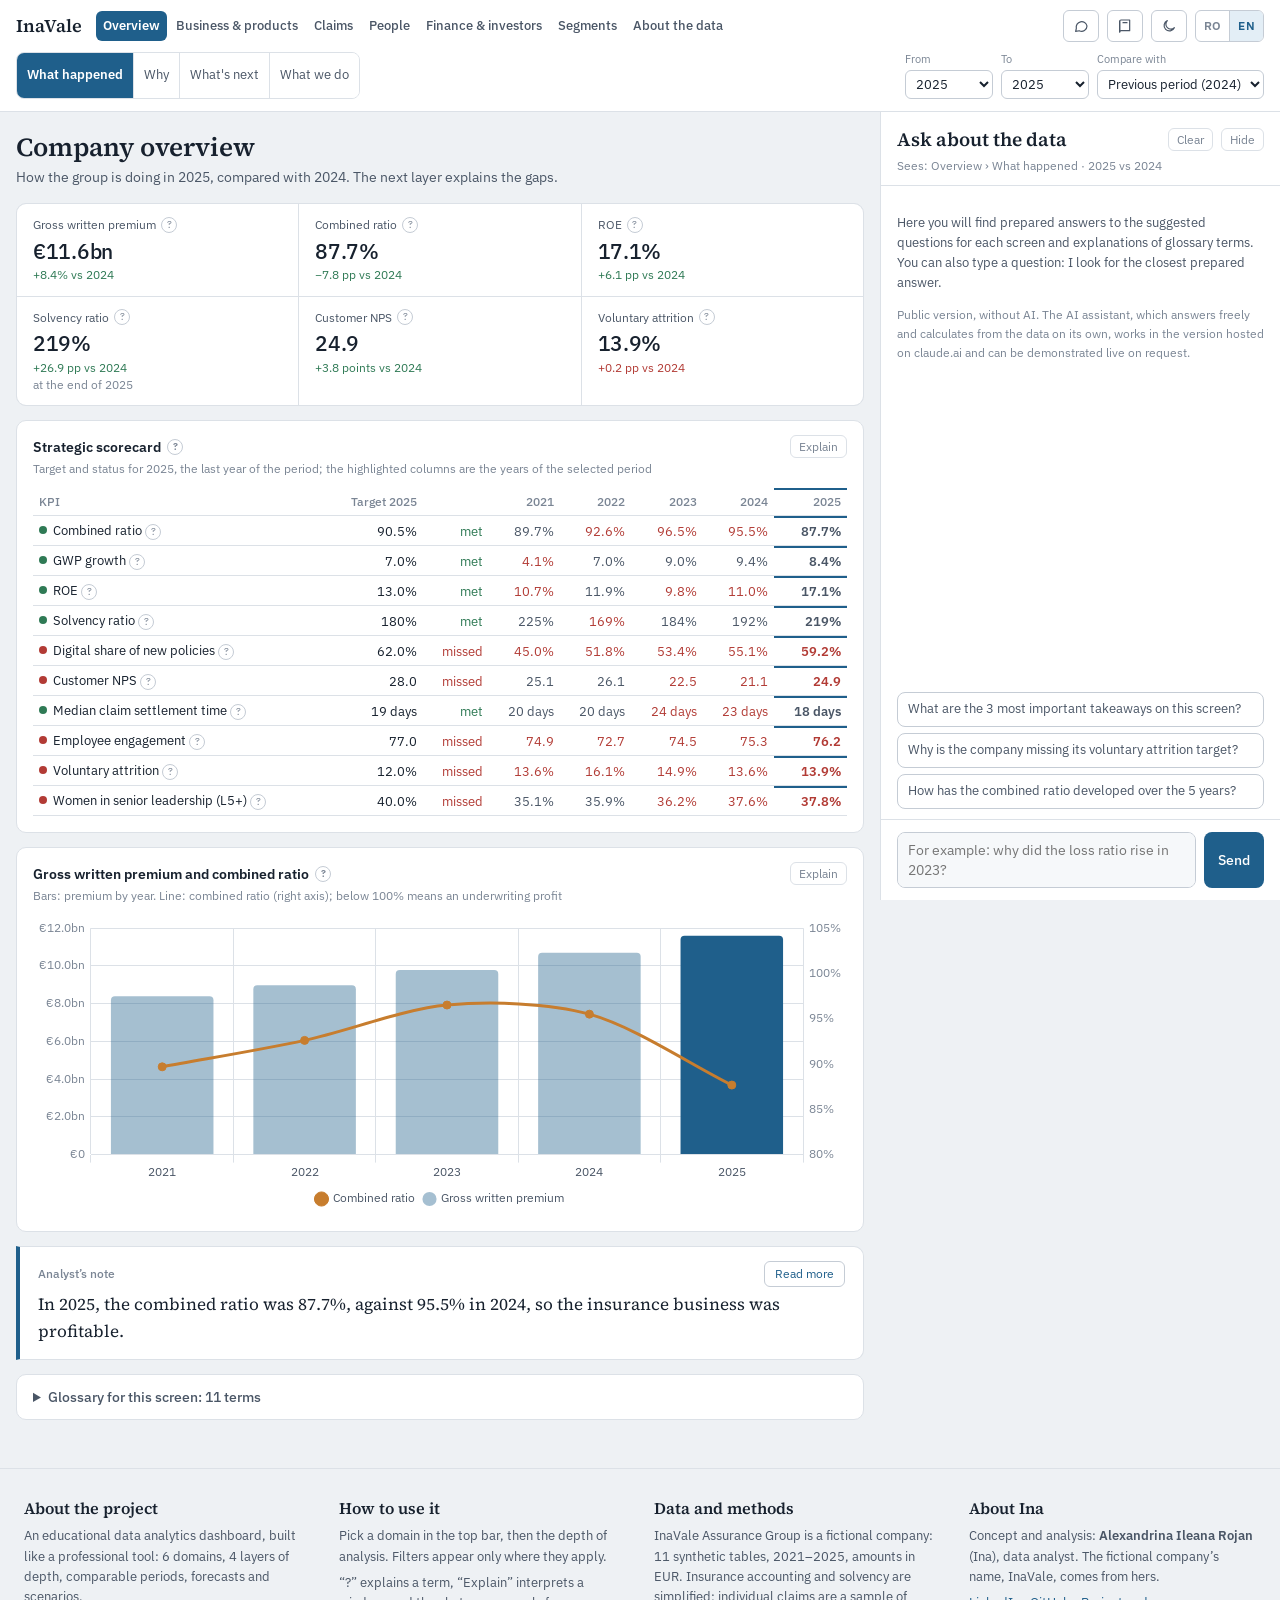
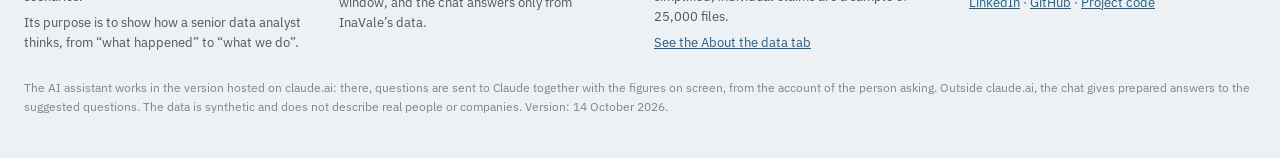
==== index.html @ 42e11056 "Add files via upload Chat cu răspunsuri pregătite, fonturi incluse, metadate" ====
<!doctype html>
<html lang="ro">
  <head>
    <meta charset="utf-8" />
    <meta name="viewport" content="width=device-width, initial-scale=1, viewport-fit=cover" />
    <title>InaVale Assurance – dashboard de analiză</title>
    <meta
      name="description"
      content="Dashboard educațional de analiză a datelor pentru o companie de asigurări fictivă: 6 domenii, 4 niveluri de analiză (descriptiv, diagnostic, predictiv, scenarii), prognoze și glosar. Autor: Alexandrina Ileana Rojan."
    />
    <meta name="author" content="Alexandrina Ileana Rojan" />
    <meta name="theme-color" content="#1f5f8b" />
    <link
      rel="icon"
      href="data:image/svg+xml,%3Csvg xmlns='http://www.w3.org/2000/svg' viewBox='0 0 64 64'%3E%3Crect width='64' height='64' rx='14' fill='%231f5f8b'/%3E%3Ctext x='32' y='43' font-family='Georgia,serif' font-size='30' font-weight='600' text-anchor='middle' fill='%23fff'%3EIV%3C/text%3E%3C/svg%3E"
    />
    <meta property="og:type" content="website" />
    <meta property="og:title" content="InaVale Assurance – dashboard de analiză" />
    <meta
      property="og:description"
      content="Dashboard educațional de analiză a datelor pentru o companie de asigurări fictivă: 6 domenii, 4 niveluri de analiză (descriptiv, diagnostic, predictiv, scenarii), prognoze și glosar. Autor: Alexandrina Ileana Rojan."
    />
    <meta property="og:url" content="https://alexandrinarojan.github.io/inavale-dashboard/" />
    <meta
      property="og:image"
      content="https://alexandrinarojan.github.io/inavale-dashboard/preview.png"
    />
    <meta property="og:image:width" content="1200" />
    <meta property="og:image:height" content="630" />
    <meta property="og:locale" content="ro_RO" />
    <meta property="og:locale:alternate" content="en_GB" />
    <meta name="twitter:card" content="summary_large_image" />
    <style>@font-face{font-family:"IBM Plex Sans";font-style:normal;font-weight:400;font-display:swap;src:url([data-uri]) format("woff2");unicode-range:U+0100-02BA,U+02BD-02C5,U+02C7-02CC,U+02CE-02D7,U+02DD-02FF,U+0304,U+0308,U+0329,U+1D00-1DBF,U+1E00-1E9F,U+1EF2-1EFF,U+2020,U+20A0-20AB,U+20AD-20C0,U+2113,U+2C60-2C7F,U+A720-A7FF}@font-face{font-family:"IBM Plex Sans";font-style:normal;font-weight:400;font-display:swap;src:url([data-uri]) format("woff2");unicode-range:U+0000-00FF,U+0131,U+0152-0153,U+02BB-02BC,U+02C6,U+02DA,U+02DC,U+0304,U+0308,U+0329,U+2000-206F,U+20AC,U+2122,U+2191,U+2193,U+2212,U+2215,U+FEFF,U+FFFD}@font-face{font-family:"IBM Plex Sans";font-style:normal;font-weight:500;font-display:swap;src:url([data-uri]) format("woff2");unicode-range:U+0100-02BA,U+02BD-02C5,U+02C7-02CC,U+02CE-02D7,U+02DD-02FF,U+0304,U+0308,U+0329,U+1D00-1DBF,U+1E00-1E9F,U+1EF2-1EFF,U+2020,U+20A0-20AB,U+20AD-20C0,U+2113,U+2C60-2C7F,U+A720-A7FF}@font-face{font-family:"IBM Plex Sans";font-style:normal;font-weight:500;font-display:swap;src:url([data-uri]) format("woff2");unicode-range:U+0000-00FF,U+0131,U+0152-0153,U+02BB-02BC,U+02C6,U+02DA,U+02DC,U+0304,U+0308,U+0329,U+2000-206F,U+20AC,U+2122,U+2191,U+2193,U+2212,U+2215,U+FEFF,U+FFFD}@font-face{font-family:"IBM Plex Sans";font-style:normal;font-weight:600;font-display:swap;src:url([data-uri]) format("woff2");unicode-range:U+0100-02BA,U+02BD-02C5,U+02C7-02CC,U+02CE-02D7,U+02DD-02FF,U+0304,U+0308,U+0329,U+1D00-1DBF,U+1E00-1E9F,U+1EF2-1EFF,U+2020,U+20A0-20AB,U+20AD-20C0,U+2113,U+2C60-2C7F,U+A720-A7FF}@font-face{font-family:"IBM Plex Sans";font-style:normal;font-weight:600;font-display:swap;src:url([data-uri]) format("woff2");unicode-range:U+0000-00FF,U+0131,U+0152-0153,U+02BB-02BC,U+02C6,U+02DA,U+02DC,U+0304,U+0308,U+0329,U+2000-206F,U+20AC,U+2122,U+2191,U+2193,U+2212,U+2215,U+FEFF,U+FFFD}@font-face{font-family:"Source Serif 4";font-style:normal;font-weight:400;font-display:swap;src:url([data-uri]) format("woff2");unicode-range:U+0100-02BA,U+02BD-02C5,U+02C7-02CC,U+02CE-02D7,U+02DD-02FF,U+0304,U+0308,U+0329,U+1D00-1DBF,U+1E00-1E9F,U+1EF2-1EFF,U+2020,U+20A0-20AB,U+20AD-20C0,U+2113,U+2C60-2C7F,U+A720-A7FF}@font-face{font-family:"Source Serif 4";font-style:normal;font-weight:400;font-display:swap;src:url([data-uri]) format("woff2");unicode-range:U+0000-00FF,U+0131,U+0152-0153,U+02BB-02BC,U+02C6,U+02DA,U+02DC,U+0304,U+0308,U+0329,U+2000-206F,U+20AC,U+2122,U+2191,U+2193,U+2212,U+2215,U+FEFF,U+FFFD}@font-face{font-family:"Source Serif 4";font-style:normal;font-weight:600;font-display:swap;src:url([data-uri]) format("woff2");unicode-range:U+0100-02BA,U+02BD-02C5,U+02C7-02CC,U+02CE-02D7,U+02DD-02FF,U+0304,U+0308,U+0329,U+1D00-1DBF,U+1E00-1E9F,U+1EF2-1EFF,U+2020,U+20A0-20AB,U+20AD-20C0,U+2113,U+2C60-2C7F,U+A720-A7FF}@font-face{font-family:"Source Serif 4";font-style:normal;font-weight:600;font-display:swap;src:url([data-uri]) format("woff2");unicode-range:U+0000-00FF,U+0131,U+0152-0153,U+02BB-02BC,U+02C6,U+02DA,U+02DC,U+0304,U+0308,U+0329,U+2000-206F,U+20AC,U+2122,U+2191,U+2193,U+2212,U+2215,U+FEFF,U+FFFD}</style>
    <style>
:root {
  --bg: #eef1f4;
  --panel: #ffffff;
  --panel-2: #f6f8fa;
  --ink: #17212e;
  --ink-2: #4a5666;
  --ink-3: #7a8594;
  --line: #dce1e7;
  --line-2: #c5ccd5;
  --accent: #1f5f8b;
  --accent-soft: #e3eef6;
  --good: #2f7a55;
  --bad: #b23b35;
  --warn: #b7791f;
  --on-accent: #ffffff;
  --s1: #1f5f8b;
  --s2: #c77d2e;
  --s3: #3e8e7e;
  --s4: #8a5a9e;
  --s5: #b23b35;
  --s6: #6b7a8c;
  --serif: "Source Serif 4", Georgia, "Times New Roman", serif;
  --sans: "IBM Plex Sans", "Segoe UI", system-ui, -apple-system, sans-serif;
  color-scheme: light;
}
@media (prefers-color-scheme: dark) {
  :root:not([data-theme="light"]) {
    --bg: #0f151d;
    --panel: #161e28;
    --panel-2: #1c2531;
    --ink: #e6ebf1;
    --ink-2: #aeb8c5;
    --ink-3: #7e8997;
    --line: #26313e;
    --line-2: #344252;
    --accent: #6fb0dd;
    --accent-soft: #1b3347;
    --good: #5dbb8a;
    --bad: #e7766f;
    --warn: #e0a24a;
    --on-accent: #0f151d;
    --s1: #6fb0dd;
    --s2: #e0a24a;
    --s3: #62c1ac;
    --s4: #b68bcb;
    --s5: #e7766f;
    --s6: #93a1b2;
    color-scheme: dark;
  }
}
:root[data-theme="dark"] {
  --bg: #0f151d;
  --panel: #161e28;
  --panel-2: #1c2531;
  --ink: #e6ebf1;
  --ink-2: #aeb8c5;
  --ink-3: #7e8997;
  --line: #26313e;
  --line-2: #344252;
  --accent: #6fb0dd;
  --accent-soft: #1b3347;
  --good: #5dbb8a;
  --bad: #e7766f;
  --warn: #e0a24a;
  --on-accent: #0f151d;
  --s1: #6fb0dd;
  --s2: #e0a24a;
  --s3: #62c1ac;
  --s4: #b68bcb;
  --s5: #e7766f;
  --s6: #93a1b2;
  color-scheme: dark;
}
:root {
  box-sizing: border-box;
  padding-top: env(safe-area-inset-top, 0px);
  padding-bottom: env(safe-area-inset-bottom, 0px);
}
html {
  scroll-padding-top: env(safe-area-inset-top, 0px);
}
*,
*::before,
*::after {
  box-sizing: inherit;
}
body {
  margin: 0;
  background: var(--bg);
  color: var(--ink);
  font-family: var(--sans);
  font-size: 14px;
  line-height: 1.45;
  -webkit-font-smoothing: antialiased;
}
button,
select,
input {
  font: inherit;
  color: inherit;
}
:focus-visible {
  outline: 2px solid var(--accent);
  outline-offset: 2px;
}
.num {
  font-variant-numeric: tabular-nums;
}
header.top {
  position: sticky;
  top: env(safe-area-inset-top, 0px);
  z-index: 20;
  background: var(--panel);
  border-bottom: 1px solid var(--line);
}
.row1 {
  display: flex;
  align-items: center;
  gap: 20px;
  padding: 10px 24px;
  flex-wrap: wrap;
}
.brand {
  display: flex;
  align-items: baseline;
  gap: 10px;
  white-space: nowrap;
}
.brand b {
  font-family: var(--serif);
  font-size: 20px;
  font-weight: 600;
  letter-spacing: 0.2px;
}
.brand span {
  color: var(--ink-3);
  font-size: 12px;
}
nav.domains {
  display: flex;
  gap: 2px;
  flex-wrap: wrap;
}
nav.domains button {
  background: none;
  border: 0;
  padding: 8px 12px;
  border-radius: 6px;
  color: var(--ink-2);
  cursor: pointer;
  font-weight: 500;
}
nav.domains button:hover {
  background: var(--panel-2);
  color: var(--ink);
}
nav.domains button[aria-current="true"] {
  color: var(--accent);
  background: var(--accent-soft);
}
.tools {
  margin-left: auto;
  display: flex;
  gap: 8px;
  align-items: center;
}
.iconbtn {
  display: inline-flex;
  align-items: center;
  gap: 6px;
  border: 1px solid var(--line-2);
  background: var(--panel);
  border-radius: 6px;
  padding: 6px 10px;
  cursor: pointer;
  color: var(--ink-2);
}
.iconbtn:hover {
  color: var(--ink);
  border-color: var(--ink-3);
}
.iconbtn svg {
  width: 16px;
  height: 16px;
}
.langsw {
  display: inline-flex;
  align-self: stretch;
  border: 1px solid var(--line-2);
  border-radius: 6px;
  overflow: hidden;
  background: var(--panel);
  flex: none;
}
.langsw button {
  display: flex;
  align-items: center;
  border: 0;
  background: none;
  padding: 0 8px;
  cursor: pointer;
  color: var(--ink-3);
  font-size: 12px;
  font-weight: 600;
  letter-spacing: 0.3px;
  line-height: 16px;
}
.langsw button + button {
  border-left: 1px solid var(--line-2);
}
.langsw button:hover {
  color: var(--ink);
}
.langsw button[aria-pressed="true"] {
  background: var(--accent-soft);
  color: var(--accent);
}
@media (max-width: 1100px) {
  .langsw button {
    padding: 0 6px;
    letter-spacing: 0;
  }
  nav.domains button {
    padding-left: 6px;
    padding-right: 6px;
  }
}
.row2 {
  display: flex;
  align-items: stretch;
  gap: 24px;
  padding: 0 24px 12px;
  flex-wrap: wrap;
}
.depth {
  display: flex;
  gap: 0;
  border: 1px solid var(--line);
  border-radius: 8px;
  overflow: hidden;
}
.depth button {
  position: relative;
  background: var(--panel);
  border: 0;
  border-right: 1px solid var(--line);
  padding: 7px 14px 11px;
  cursor: pointer;
  text-align: left;
  color: var(--ink-2);
  min-width: 118px;
}
.depth button:last-child {
  border-right: 0;
}
.depth button small {
  display: block;
  color: var(--ink-3);
  font-size: 11px;
}
.depth button .lvl {
  position: absolute;
  left: 14px;
  right: 14px;
  bottom: 4px;
  height: 3px;
  border-radius: 2px;
  background: var(--line);
}
.depth button .lvl i {
  display: block;
  height: 100%;
  border-radius: 2px;
  background: var(--ink-3);
}
.depth button[aria-current="true"] {
  background: var(--accent-soft);
  color: var(--ink);
}
.depth button[aria-current="true"] .lvl i {
  background: var(--accent);
}
.depth button[disabled] {
  cursor: not-allowed;
  opacity: 0.55;
}
.filters {
  display: flex;
  gap: 10px;
  align-items: center;
  flex-wrap: wrap;
  margin-left: auto;
}
.filters label {
  display: flex;
  flex-direction: column;
  font-size: 11px;
  color: var(--ink-3);
  gap: 2px;
}
.filters select {
  border: 1px solid var(--line-2);
  background: var(--panel);
  border-radius: 6px;
  padding: 5px 8px;
  min-width: 100px;
  max-width: 230px;
  color: var(--ink);
}
.filters label.na select {
  opacity: 0.45;
}
main {
  padding: 20px 24px 40px;
  max-width: 1500px;
  margin: 0 auto;
}
.screenhead {
  display: flex;
  align-items: flex-end;
  justify-content: space-between;
  gap: 16px;
  margin: 0 0 16px;
  flex-wrap: wrap;
}
.screenhead h1 {
  font-family: var(--serif);
  font-weight: 600;
  font-size: 26px;
  margin: 0;
  line-height: 1.2;
}
.screenhead p {
  margin: 4px 0 0;
  color: var(--ink-2);
  max-width: 70ch;
}
.grid {
  display: grid;
  grid-template-columns: repeat(12, minmax(0, 1fr));
  gap: 14px;
}
.w {
  background: var(--panel);
  border: 1px solid var(--line);
  border-radius: 10px;
  padding: 14px 16px 16px;
  min-width: 0;
}
.s3 {
  grid-column: span 3;
}
.s4 {
  grid-column: span 4;
}
.s5 {
  grid-column: span 5;
}
.s6 {
  grid-column: span 6;
}
.s7 {
  grid-column: span 7;
}
.s8 {
  grid-column: span 8;
}
.s12 {
  grid-column: span 12;
}
.w h2 {
  font-size: 14px;
  font-weight: 600;
  margin: 0 0 2px;
  display: flex;
  align-items: center;
  gap: 6px;
}
.w .sub {
  font-size: 12px;
  color: var(--ink-3);
  margin: 0 0 10px;
}
.cards {
  display: grid;
  grid-template-columns: repeat(auto-fit, minmax(150px, 1fr));
  gap: 0;
  border: 1px solid var(--line);
  border-radius: 10px;
  background: var(--panel);
  overflow: hidden;
}
.card {
  padding: 12px 16px;
  border-right: 1px solid var(--line);
}
.card:last-child {
  border-right: 0;
}
.card .l {
  font-size: 12px;
  color: var(--ink-2);
  display: flex;
  align-items: center;
  gap: 5px;
}
.card .v {
  font-size: 24px;
  font-weight: 500;
  margin-top: 2px;
  letter-spacing: -0.3px;
}
.card .d {
  font-size: 12px;
  color: var(--ink-3);
}
.good {
  color: var(--good);
}
.bad {
  color: var(--bad);
}
.warn {
  color: var(--warn);
}
.q {
  display: inline-flex;
  align-items: center;
  justify-content: center;
  width: 16px;
  height: 16px;
  border-radius: 50%;
  border: 1px solid var(--line-2);
  font-size: 10px;
  line-height: 1;
  color: var(--ink-3);
  background: var(--panel);
  cursor: help;
  padding: 0;
  flex: none;
}
.q:hover,
.q[aria-expanded="true"] {
  color: var(--accent);
  border-color: var(--accent);
}
.chart {
  position: relative;
  height: 250px;
}
.chart.tall {
  height: 300px;
}
.tbl {
  overflow-x: auto;
}
table {
  border-collapse: collapse;
  width: 100%;
  font-size: 13px;
}
th,
td {
  padding: 6px 8px;
  border-bottom: 1px solid var(--line);
  text-align: right;
  white-space: nowrap;
}
th:first-child,
td:first-child {
  text-align: left;
}
thead th {
  font-weight: 500;
  color: var(--ink-3);
  font-size: 12px;
}
td.heat {
  font-variant-numeric: tabular-nums;
}
.dot {
  display: inline-block;
  width: 8px;
  height: 8px;
  border-radius: 50%;
  margin-right: 6px;
  vertical-align: 1px;
}
.note {
  grid-column: span 12;
  background: var(--panel);
  border: 1px solid var(--line);
  border-left: 4px solid var(--accent);
  border-radius: 0 10px 10px 0;
  padding: 14px 18px;
}
.note h3 {
  margin: 0 0 4px;
  font-size: 12px;
  font-weight: 500;
  color: var(--ink-3);
}
.note p {
  margin: 0;
  font-family: var(--serif);
  font-size: 16px;
  line-height: 1.6;
}
details.gl {
  grid-column: span 12;
  background: var(--panel);
  border: 1px solid var(--line);
  border-radius: 10px;
  padding: 0;
}
details.gl summary {
  cursor: pointer;
  padding: 12px 16px;
  font-weight: 500;
  color: var(--ink-2);
}
details.gl dl {
  margin: 0;
  padding: 0 16px 14px;
  display: grid;
  grid-template-columns: repeat(auto-fit, minmax(300px, 1fr));
  gap: 10px 24px;
}
details.gl dt {
  font-weight: 600;
  font-size: 13px;
}
details.gl dd {
  margin: 2px 0 0;
  font-size: 13px;
  color: var(--ink-2);
}
.pop {
  position: absolute;
  z-index: 50;
  max-width: 320px;
  background: var(--panel);
  border: 1px solid var(--line-2);
  border-radius: 8px;
  padding: 10px 12px;
  font-size: 13px;
  box-shadow: 0 8px 24px rgba(0, 0, 0, 0.18);
  display: none;
}
.pop b {
  display: block;
  margin-bottom: 2px;
}
.pop em {
  display: block;
  font-style: normal;
  color: var(--ink-3);
  font-size: 12px;
  margin-bottom: 6px;
}
.pop .f {
  margin-top: 6px;
  color: var(--ink-2);
  font-size: 12px;
}
.pop a {
  color: var(--accent);
  cursor: pointer;
  font-size: 12px;
}
.drawer {
  position: fixed;
  top: 0;
  right: 0;
  bottom: 0;
  width: min(440px, 100%);
  background: var(--panel);
  border-left: 1px solid var(--line);
  z-index: 60;
  transform: translateX(100%);
  transition: transform 0.2s;
  display: flex;
  flex-direction: column;
  padding-top: env(safe-area-inset-top, 0px);
  padding-bottom: env(safe-area-inset-bottom, 0px);
}
.drawer.open {
  transform: none;
}
.drawer header {
  padding: 16px 18px;
  border-bottom: 1px solid var(--line);
  display: flex;
  align-items: center;
  gap: 10px;
}
.drawer header h2 {
  margin: 0;
  font-family: var(--serif);
  font-size: 20px;
  flex: 1;
}
.drawer .search {
  padding: 12px 18px;
  border-bottom: 1px solid var(--line);
}
.drawer .search input {
  width: 100%;
  border: 1px solid var(--line-2);
  border-radius: 6px;
  padding: 8px 10px;
  background: var(--panel-2);
}
.drawer .chips {
  display: flex;
  flex-wrap: wrap;
  gap: 6px;
  margin-top: 10px;
}
.drawer .chips button {
  border: 1px solid var(--line-2);
  background: none;
  border-radius: 14px;
  padding: 3px 10px;
  font-size: 12px;
  cursor: pointer;
  color: var(--ink-2);
}
.drawer .chips button[aria-pressed="true"] {
  background: var(--accent-soft);
  border-color: var(--accent);
  color: var(--ink);
}
.drawer .list {
  overflow-y: auto;
  padding: 8px 18px 24px;
  flex: 1;
}
.drawer .term {
  padding: 12px 0;
  border-bottom: 1px solid var(--line);
}
.drawer .term b {
  font-size: 14px;
}
.drawer .term em {
  font-style: normal;
  color: var(--ink-3);
  font-size: 12px;
  margin-left: 6px;
}
.drawer .term p {
  margin: 4px 0 0;
  font-size: 13px;
  color: var(--ink-2);
}
.drawer .term .dom {
  font-size: 11px;
  color: var(--accent);
}
.drawer .term.hl {
  background: var(--accent-soft);
  margin: 0 -18px;
  padding: 12px 18px;
}
.scrim {
  position: fixed;
  inset: 0;
  background: rgba(0, 0, 0, 0.25);
  z-index: 55;
  display: none;
}
.scrim.open {
  display: block;
}
footer {
  max-width: 1500px;
  margin: 0 auto;
  padding: 0 24px 32px;
  color: var(--ink-3);
  font-size: 12px;
}
.soon {
  grid-column: span 12;
  background: var(--panel);
  border: 1px dashed var(--line-2);
  border-radius: 10px;
  padding: 28px;
  text-align: center;
  color: var(--ink-2);
}
@media (max-width: 1100px) {
  .s3,
  .s4,
  .s5 {
    grid-column: span 6;
  }
  .s7,
  .s8 {
    grid-column: span 12;
  }
}
@media (max-width: 760px) {
  .row1,
  .row2,
  main,
  footer {
    padding-left: 14px;
    padding-right: 14px;
  }
  .s3,
  .s4,
  .s5,
  .s6,
  .s7,
  .s8 {
    grid-column: span 12;
  }
  .filters {
    margin-left: 0;
  }
  .depth button {
    min-width: 0;
    flex: 1;
    padding: 7px 8px 11px;
  }
  .depth {
    width: 100%;
  }
  .card {
    border-right: 0;
    border-bottom: 1px solid var(--line);
  }
  .tools .lbl {
    display: none;
  }
}

.layout {
  display: grid;
  grid-template-columns: minmax(0, 1fr) 400px;
  align-items: start;
  max-width: 1900px;
  margin: 0 auto;
}
.layout.chat-off {
  grid-template-columns: minmax(0, 1fr) 0;
}
.layout.chat-off .chat {
  display: none;
}
main {
  max-width: none;
  margin: 0;
}
.chat {
  position: sticky;
  top: var(--hh, 120px);
  height: calc(100vh - var(--hh, 120px));
  height: calc(100dvh - var(--hh, 120px));
  border-left: 1px solid var(--line);
  background: var(--panel);
  display: flex;
  flex-direction: column;
  min-width: 0;
}
.chat .ch {
  padding: 14px 16px 10px;
  border-bottom: 1px solid var(--line);
}
.chat .ch .t {
  display: flex;
  align-items: center;
  gap: 8px;
}
.chat .ch h2 {
  margin: 0;
  font-family: var(--serif);
  font-size: 19px;
  flex: 1;
}
.chat .ch .ctx {
  margin-top: 4px;
  font-size: 12px;
  color: var(--ink-3);
}
.chat .msgs {
  flex: 1;
  overflow-y: auto;
  padding: 14px 16px;
  display: flex;
  flex-direction: column;
  gap: 12px;
}
.m {
  max-width: 100%;
  font-size: 14px;
  line-height: 1.55;
  overflow-wrap: anywhere;
}
.m.u {
  align-self: flex-end;
  background: var(--accent-soft);
  border-radius: 10px 10px 2px 10px;
  padding: 8px 12px;
  max-width: 88%;
}
.m.a {
  border-left: 3px solid var(--line-2);
  padding: 2px 0 2px 12px;
}
.m.a p {
  margin: 0 0 8px;
}
.m.a p:last-child {
  margin: 0;
}
.m.a ul {
  margin: 4px 0 8px;
  padding-left: 18px;
}
.m.a li {
  margin: 2px 0;
}
.m.sys {
  font-size: 13px;
  color: var(--ink-2);
}
.m .st {
  font-size: 12px;
  color: var(--ink-3);
  margin-top: 4px;
}
.m .pv-src {
  font-size: 12px;
  color: var(--ink-3);
  margin-top: 6px;
}
.m .pv-go {
  border: 0;
  background: none;
  padding: 0;
  font: inherit;
  color: var(--accent);
  text-decoration: underline;
  cursor: pointer;
}
.m .pv-near {
  display: flex;
  flex-direction: column;
  gap: 6px;
  margin: 6px 0 8px;
}
.m .pv-near button {
  text-align: left;
  border: 1px solid var(--line-2);
  background: var(--panel);
  border-radius: 8px;
  padding: 7px 10px;
  font: inherit;
  font-size: 13px;
  color: var(--ink-2);
  cursor: pointer;
}
.m .pv-near button:hover {
  border-color: var(--accent);
  color: var(--ink);
}
.m .pv-near span {
  display: block;
  font-size: 11px;
  color: var(--ink-3);
  margin-top: 2px;
}
.m.err {
  color: var(--bad);
  font-size: 13px;
}
.sugg {
  display: flex;
  flex-direction: column;
  gap: 6px;
  padding: 0 16px 10px;
}
.sugg button {
  text-align: left;
  border: 1px solid var(--line-2);
  background: var(--panel);
  border-radius: 8px;
  padding: 7px 10px;
  font-size: 13px;
  color: var(--ink-2);
  cursor: pointer;
}
.sugg button:hover {
  border-color: var(--accent);
  color: var(--ink);
}
.chat form {
  display: flex;
  gap: 8px;
  padding: 12px 16px;
  border-top: 1px solid var(--line);
}
.chat textarea {
  flex: 1;
  resize: none;
  font-family: inherit;
  line-height: 1.4;
  color: var(--ink);
  border: 1px solid var(--line-2);
  border-radius: 8px;
  padding: 8px 10px;
  background: var(--panel-2);
  min-height: 56px;
  max-height: 140px;
  font-size: 14px;
}
.chat .send {
  border: 0;
  background: var(--accent);
  color: var(--panel);
  border-radius: 8px;
  padding: 0 14px;
  cursor: pointer;
  font-weight: 500;
}
.chat .send.stop {
  background: var(--ink-3);
}
.xb {
  margin-left: auto;
  border: 1px solid var(--line);
  background: none;
  border-radius: 6px;
  padding: 2px 8px;
  font-size: 12px;
  color: var(--ink-3);
  cursor: pointer;
  font-weight: 400;
}
.xb:hover {
  color: var(--accent);
  border-color: var(--accent);
}
th.inp,
td.inp {
  box-shadow: inset 0 2px 0 var(--accent);
}
.card .d2 {
  font-size: 12px;
  color: var(--ink-3);
}
@media (max-width: 1000px) {
  .layout {
    grid-template-columns: minmax(0, 1fr);
  }
  .chat {
    position: fixed;
    inset: 0;
    top: 0;
    height: 100%;
    z-index: 58;
    border-left: 0;
    padding-top: env(safe-area-inset-top, 0px);
    padding-bottom: env(safe-area-inset-bottom, 0px);
  }
  .layout.chat-off .chat {
    display: none;
  }
}
main {
  container-type: inline-size;
}
@container (max-width:1150px) {
  .s3 {
    grid-column: span 6;
  }
  .s4,
  .s5 {
    grid-column: span 5;
  }
  .s7,
  .s8 {
    grid-column: span 7;
  }
  .ctrl ~ .s8 {
    grid-column: span 12;
  }
  table {
    font-size: 12.5px;
  }
  th,
  td {
    padding: 5px 6px;
  }
}
@container (max-width:1150px) {
  .ctrl {
    grid-column: span 12;
  }
  .ctrl .sls {
    display: grid;
    grid-template-columns: 1fr 1fr;
    gap: 0 28px;
  }
}
@container (max-width:1000px) {
  .s4,
  .s5,
  .s6,
  .s7,
  .s8 {
    grid-column: span 12;
  }
}
@container (max-width:720px) {
  .s3,
  .s4,
  .s5,
  .s6,
  .s7,
  .s8 {
    grid-column: span 12;
  }
}
input[type="range"] {
  accent-color: var(--accent);
}
.ctrl + div {
  min-width: 0;
}
@container (max-width:720px) {
  .ctrl .sls {
    grid-template-columns: 1fr;
  }
}
.fnote {
  font-size: 12px;
  color: var(--ink-3);
  align-self: flex-end;
  padding-bottom: 7px;
}
@media (max-width: 1600px) {
  .brand span {
    display: none;
  }
  .tools .lbl {
    display: none;
  }
  .tools .iconbtn {
    padding: 7px 9px;
  }
  .row1 {
    gap: 14px;
  }
}
@media (max-width: 1500px) {
  nav.domains button {
    padding: 7px 9px;
    font-size: 13.5px;
  }
  .depth button {
    min-width: 0;
    padding: 6px 11px 10px;
    font-size: 13px;
  }
  .depth button small {
    font-size: 10.5px;
  }
  .filters {
    gap: 8px;
  }
  .filters select {
    min-width: 88px;
    font-size: 13px;
    padding: 4px 6px;
  }
  #fk {
    max-width: 190px;
  }
  .row2 {
    gap: 14px;
  }
  .card .v {
    font-size: 21px;
  }
}
@media (max-width: 1320px) {
  .row1,
  .row2,
  main,
  footer {
    padding-left: 16px;
    padding-right: 16px;
  }
  .brand b {
    font-size: 18px;
  }
  nav.domains button {
    padding: 6px 7px;
    font-size: 13px;
  }
  .depth button small {
    display: none;
  }
  .depth button {
    padding: 7px 10px 10px;
  }
}
.cards {
  gap: 1px;
  background: var(--line);
  grid-template-columns: repeat(4, minmax(0, 1fr));
}
.cards > .card {
  background: var(--panel);
  border: 0;
}
.cards:has(> .card:nth-child(3)):not(:has(> .card:nth-child(4))) {
  grid-template-columns: repeat(3, minmax(0, 1fr));
}
.cards:has(> .card:nth-child(5)) {
  grid-template-columns: repeat(5, minmax(0, 1fr));
}
.cards:has(> .card:nth-child(6)) {
  grid-template-columns: repeat(6, minmax(0, 1fr));
}
@container (max-width:1150px) {
  .cards:has(> .card:nth-child(6)) {
    grid-template-columns: repeat(3, minmax(0, 1fr));
  }
}
@container (max-width:720px) {
  .cards,
  .cards:has(> .card:nth-child(3)),
  .cards:has(> .card:nth-child(5)),
  .cards:has(> .card:nth-child(6)) {
    grid-template-columns: repeat(2, minmax(0, 1fr));
  }
}
table.lt th,
table.lt td {
  text-align: left;
}
nav.domains button[aria-current="true"] {
  background: var(--accent);
  color: var(--on-accent);
  font-weight: 600;
}
nav.domains button[aria-current="true"]:hover {
  background: var(--accent);
  color: var(--on-accent);
}
.depth button {
  padding: 7px 14px;
}
.depth button[aria-current="true"] {
  background: var(--accent);
  color: var(--on-accent);
  font-weight: 600;
}
.depth button[aria-current="true"] small {
  color: var(--on-accent);
  opacity: 0.85;
}
.depth button:not([aria-current="true"]):hover {
  background: var(--panel-2);
  color: var(--ink);
}
@media (max-width: 1500px) {
  .depth button {
    padding: 6px 11px;
  }
}
@media (max-width: 1320px) {
  .depth button {
    padding: 7px 10px;
  }
}
.note .nh {
  display: flex;
  align-items: center;
  gap: 12px;
  margin-bottom: 4px;
}
.note .nh h3 {
  margin: 0;
}
.ntog {
  margin-left: auto;
  border: 1px solid var(--line-2);
  background: none;
  border-radius: 6px;
  padding: 3px 10px;
  font-size: 12px;
  color: var(--accent);
  cursor: pointer;
}
.ntog:hover {
  border-color: var(--accent);
}
.note .nlead {
  font-size: 17px;
}
.note .nmore {
  margin-top: 10px;
  padding-top: 10px;
  border-top: 1px solid var(--line);
}
.note .nmore p {
  font-size: 16px;
  color: var(--ink);
}
.nexp {
  display: flex;
  flex-wrap: wrap;
  gap: 8px;
  align-items: center;
  margin-top: 12px;
  font-size: 13px;
  color: var(--ink-3);
}
.nsug {
  border: 1px solid var(--line-2);
  background: var(--panel);
  border-radius: 14px;
  padding: 4px 12px;
  font-size: 13px;
  color: var(--ink-2);
  cursor: pointer;
}
.nsug:hover {
  border-color: var(--accent);
  color: var(--ink);
}
footer.site {
  max-width: 1900px;
  margin: 8px auto 0;
  padding: 28px 24px 36px;
  border-top: 1px solid var(--line);
  color: var(--ink-2);
  font-size: 13px;
}
footer.site .cols {
  display: grid;
  grid-template-columns: repeat(4, minmax(0, 1fr));
  gap: 28px;
}
footer.site h4 {
  margin: 0 0 6px;
  font-family: var(--serif);
  font-size: 16px;
  color: var(--ink);
}
footer.site p {
  margin: 0 0 6px;
  line-height: 1.55;
}
footer.site .lk {
  border: 0;
  background: none;
  padding: 0;
  color: var(--accent);
  cursor: pointer;
  font-size: 13px;
  text-decoration: underline;
}
footer.site .links a {
  color: var(--accent);
}
footer.site .fine {
  margin-top: 20px;
  color: var(--ink-3);
  font-size: 12px;
}
@media (max-width: 1100px) {
  footer.site .cols {
    grid-template-columns: repeat(2, minmax(0, 1fr));
  }
}
@media (max-width: 640px) {
  footer.site .cols {
    grid-template-columns: 1fr;
  }
}
.card .d.good {
  color: var(--good);
}
.card .d.bad {
  color: var(--bad);
}
.w {
  container-type: inline-size;
}
.s12 .chart {
  height: clamp(250px, 26cqw, 380px);
}
@container (min-width:1300px) {
  .note .nmore > p {
    column-count: 2;
    column-gap: 44px;
  }
}
.fbtn,
.totop {
  display: none;
}
.navwrap {
  display: contents;
}
.navarr {
  display: none;
}
@media (max-width: 1000px) {
  .row1 {
    flex-wrap: nowrap;
    gap: 10px;
    padding: 8px 14px;
  }
  .brand {
    flex: none;
  }
  .navwrap {
    display: block;
    position: relative;
    flex: 1;
    min-width: 0;
  }
  nav.domains {
    flex-wrap: nowrap;
    overflow-x: auto;
    min-width: 0;
    scrollbar-width: none;
    -webkit-overflow-scrolling: touch;
  }
  .navwrap.r nav.domains {
    mask-image: linear-gradient(90deg, #000 calc(100% - 64px), transparent calc(100% - 14px));
  }
  .navwrap.l nav.domains {
    mask-image: linear-gradient(90deg, transparent 14px, #000 64px);
  }
  .navwrap.l.r nav.domains {
    mask-image: linear-gradient(
      90deg,
      transparent 14px,
      #000 64px,
      #000 calc(100% - 64px),
      transparent calc(100% - 14px)
    );
  }
  .navarr {
    position: absolute;
    top: 50%;
    transform: translateY(-50%);
    width: 28px;
    height: 28px;
    border-radius: 50%;
    border: 1px solid var(--line-2);
    background: var(--panel);
    color: var(--ink-2);
    font-size: 18px;
    line-height: 1;
    padding: 0 0 2px;
    cursor: pointer;
    box-shadow: 0 2px 8px rgba(0, 0, 0, 0.12);
    align-items: center;
    justify-content: center;
  }
  .navarr.r {
    right: 0;
  }
  .navarr.l {
    left: 0;
  }
  .navwrap.r .navarr.r,
  .navwrap.l .navarr.l {
    display: flex;
  }
  nav.domains::-webkit-scrollbar {
    display: none;
  }
  nav.domains button {
    white-space: nowrap;
    flex: none;
  }
  .tools {
    margin-left: 0;
    flex: none;
  }
  .row2 {
    flex-wrap: wrap;
    padding: 0 14px 10px;
    gap: 8px;
  }
  .depth {
    width: 100%;
  }
  .depth button {
    flex: 1;
    min-width: 0;
    white-space: normal;
    line-height: 1.2;
    font-size: 12.5px;
    padding: 8px 6px;
    text-align: center;
  }
  .depth button small {
    display: none;
  }
  .fbtn {
    display: flex;
    align-items: center;
    gap: 8px;
    width: 100%;
    border: 1px solid var(--line-2);
    background: var(--panel);
    border-radius: 8px;
    padding: 7px 12px;
    font-size: 13px;
    color: var(--ink-2);
    cursor: pointer;
    text-align: left;
  }
  .fbtn b {
    color: var(--ink);
    font-weight: 600;
  }
  .fbtn::after {
    content: "▾";
    margin-left: auto;
    color: var(--ink-3);
  }
  .fbtn[aria-expanded="true"]::after {
    content: "▴";
  }
  .filters {
    display: none;
    width: 100%;
    margin-left: 0;
  }
  .filters.open {
    display: flex;
  }
  .filters label {
    flex: 1 1 140px;
  }
  .filters select {
    width: 100%;
    max-width: none;
  }
}
@media (max-width: 760px) {
  header.top {
    position: static;
  }
  .chat {
    top: 0;
  }
  .brand b {
    font-size: 17px;
  }
  .tools .iconbtn {
    padding: 7px 8px;
  }
  .screenhead h1 {
    font-size: 22px;
  }
  main {
    padding-top: 14px;
  }
  .totop {
    position: fixed;
    left: 12px;
    bottom: calc(12px + env(safe-area-inset-bottom, 0px));
    z-index: 40;
    border: 1px solid var(--line-2);
    background: var(--panel);
    color: var(--ink-2);
    border-radius: 18px;
    padding: 7px 14px;
    font-size: 13px;
    box-shadow: 0 4px 14px rgba(0, 0, 0, 0.15);
  }
  .totop.show {
    display: block;
  }
  .note .nlead {
    font-size: 16px;
  }
  .row1 {
    flex-wrap: wrap;
    row-gap: 8px;
  }
  .brand {
    flex: 1;
  }
  .navwrap {
    order: 3;
    flex: 1 1 100%;
  }
}
.grab {
  display: none;
}
.mtip {
  position: relative;
  margin: 12px 14px 0;
  padding: 12px 40px 12px 14px;
  background: var(--accent-soft);
  border: 1px solid var(--line-2);
  border-radius: 10px;
  font-size: 13.5px;
  color: var(--ink);
}
.mtip[hidden] {
  display: none;
}
.mtip p {
  margin: 0 0 8px;
  line-height: 1.5;
}
.mtip-a {
  display: flex;
  align-items: center;
  gap: 10px;
  flex-wrap: wrap;
}
.mtip-a button {
  border: 1px solid var(--accent);
  background: var(--panel);
  color: var(--accent);
  border-radius: 16px;
  padding: 5px 12px;
  font-size: 13px;
  cursor: pointer;
}
#mtipMsg {
  font-size: 12px;
  color: var(--ink-2);
  overflow-wrap: anywhere;
}
.mtip-x {
  position: absolute;
  top: 6px;
  right: 6px;
  border: 0;
  background: none;
  font-size: 20px;
  line-height: 1;
  color: var(--ink-3);
  cursor: pointer;
  padding: 6px 8px;
}
@media (max-width: 1000px) {
  .chat.sheet {
    top: auto;
    bottom: 0;
    height: 55vh;
    height: 55dvh;
    border-radius: 16px 16px 0 0;
    border-top: 1px solid var(--line-2);
    box-shadow: 0 -10px 30px rgba(0, 0, 0, 0.2);
    padding-top: 0;
    transition: height 0.18s ease;
  }
  .chat.sheet.full {
    height: 100vh;
    height: 100dvh;
    border-radius: 0;
  }
  .chat.sheet .grab {
    display: flex;
    justify-content: center;
    padding: 8px 0 2px;
    cursor: grab;
    touch-action: none;
  }
  .chat.sheet .grab span {
    width: 44px;
    height: 5px;
    border-radius: 3px;
    background: var(--line-2);
  }
  .chat.sheet .ch {
    padding-top: 4px;
  }
  body.sheet-open main {
    padding-bottom: 58vh;
    padding-bottom: 58dvh;
  }
}
@media (prefers-reduced-motion: reduce) {
  .chat.sheet {
    transition: none;
  }
}
.noscript {
  max-width: 720px;
  margin: 24px auto;
  padding: 0 16px;
  font-size: 15px;
}
</style>
  </head>
  <body>
    <header class="top">
      <div class="row1">
        <div class="brand">
          <b>InaVale</b><span data-i="brand">Assurance Group · dashboard de analiză</span>
        </div>
        <div class="navwrap" id="navwrap">
          <nav class="domains" id="domains" aria-label="Domenii" data-ia="navDomains"></nav>
          <!-- the arrows must stay right next to the tags (no spaces inside the buttons) -->
          <!-- prettier-ignore -->
          <button type="button" class="navarr l" id="navPrev" aria-label="Domeniile anterioare" data-ia="navPrev" tabindex="-1">‹</button>
          <!-- prettier-ignore -->
          <button type="button" class="navarr r" id="navNext" aria-label="Mai multe domenii" data-ia="navNext" tabindex="-1">›</button>
        </div>
        <div class="tools">
          <button
            class="iconbtn"
            id="chatBtn"
            aria-label="Arată sau ascunde chat-ul"
            data-ia="chatBtn"
          >
            <svg
              viewBox="0 0 24 24"
              fill="none"
              stroke="currentColor"
              stroke-width="1.8"
              stroke-linecap="round"
              stroke-linejoin="round"
            >
              <path d="M21 12a8 8 0 0 1-11.6 7.1L4 20l1-4.6A8 8 0 1 1 21 12z" /></svg
            ><span class="lbl" data-i="chatLbl">Chat</span>
          </button>
          <button
            class="iconbtn"
            id="glossBtn"
            aria-label="Deschide glosarul general"
            data-ia="glossBtn"
          >
            <svg
              viewBox="0 0 24 24"
              fill="none"
              stroke="currentColor"
              stroke-width="1.8"
              stroke-linecap="round"
              stroke-linejoin="round"
            >
              <path d="M4 5a2 2 0 0 1 2-2h13v16H6a2 2 0 0 0-2 2z" />
              <path d="M4 21V5M9 7h6" /></svg
            ><span class="lbl" data-i="glossLbl">Glosar</span>
          </button>
          <button class="iconbtn" id="themeBtn" aria-label="Schimbă tema">
            <svg
              id="themeIco"
              viewBox="0 0 24 24"
              fill="none"
              stroke="currentColor"
              stroke-width="1.8"
              stroke-linecap="round"
              stroke-linejoin="round"
            ></svg
            ><span class="lbl" id="themeLbl">Tema</span>
          </button>
          <div class="langsw" id="langsw" role="group" aria-label="Limba" data-ia="langGroup">
            <button type="button" data-lang="ro" lang="ro" aria-label="Română" aria-pressed="true">
              RO</button
            ><button
              type="button"
              data-lang="en"
              lang="en"
              aria-label="English"
              aria-pressed="false"
            >
              EN
            </button>
          </div>
        </div>
      </div>
      <div class="row2">
        <div
          class="depth"
          id="depth"
          role="tablist"
          aria-label="Profunzimea analizei"
          data-ia="depth"
        ></div>
        <button
          type="button"
          class="fbtn"
          id="fbtn"
          aria-expanded="false"
          aria-controls="filters"
        ></button>
        <div class="filters" id="filters"></div>
      </div>
    </header>
    <div class="mtip" id="mtip" hidden>
      <p data-i="mtip">
        <b>Sfat:</b> dashboard-ul e gândit pentru ecrane mari. Pe laptop sau desktop vezi ferestrele
        alăturat, iar graficele și tabelele se citesc mai ușor. Trimite-ți linkul ție sau unui
        coleg, ca să-l deschideți acolo.
      </p>
      <div class="mtip-a">
        <button type="button" id="mtipShare" data-i="mtipShare">Trimite linkul</button
        ><span id="mtipMsg" aria-live="polite"></span>
      </div>
      <button type="button" class="mtip-x" id="mtipX" aria-label="Închide sfatul" data-ia="mtipX">
        ×
      </button>
    </div>
    <div class="layout" id="layout">
      <main id="main"></main>
      <aside class="chat" id="chat" aria-label="Chat pe date" data-ia="chatAside">
        <div
          class="grab"
          id="grab"
          role="button"
          tabindex="0"
          aria-label="Trage pentru a mări sau micșora chat-ul"
          data-ia="grab"
        >
          <span></span>
        </div>
        <div class="ch">
          <div class="t">
            <h2 data-i="chatTitle">Întreabă despre date</h2>
            <button class="xb" id="chatClear" data-i="chatClear">Golește</button
            ><button
              class="xb"
              id="chatClose"
              aria-label="Ascunde chat-ul"
              data-ia="chatCloseA"
              data-i="chatClose"
            >
              Ascunde
            </button>
          </div>
          <div class="ctx" id="chatCtx"></div>
        </div>
        <div class="msgs" id="msgs" aria-live="polite"></div>
        <div class="sugg" id="sugg"></div>
        <form id="chatForm">
          <textarea
            id="chatIn"
            rows="1"
            placeholder="De exemplu: de ce a crescut rata daunei în 2023?"
            data-ip="chatPh"
          ></textarea
          ><button class="send" id="chatSend" type="submit">Trimite</button>
        </form>
      </aside>
    </div>
    <noscript>
      <p class="noscript">
        Dashboard-ul are nevoie de JavaScript. Activează JavaScript în browser ca să-l vezi. / This
        dashboard needs JavaScript. Please enable it in your browser.
      </p>
    </noscript>
    <footer class="site">
      <div class="cols" data-i="footCols">
        <div>
          <h4>Despre proiect</h4>
          <p>
            Un dashboard educațional de analiză a datelor, construit ca un instrument profesionist:
            6 domenii, 4 layere de profunzime, perioade comparabile, prognoze și scenarii.
          </p>
          <p>
            Scopul lui e să arate cum gândește un analist de date senior, de la „ce s-a întâmplat”
            până la „ce facem”.
          </p>
        </div>
        <div>
          <h4>Cum îl folosești</h4>
          <p>
            Alege un domeniu în bara de sus, apoi profunzimea analizei. Filtrele apar doar unde se
            aplică.
          </p>
          <p>
            „?” explică un termen, „Explică” interpretează o fereastră, iar chat-ul răspunde doar
            din datele InaVale.
          </p>
        </div>
        <div>
          <h4>Date și metode</h4>
          <p>
            InaVale Assurance Group e o companie fictivă: 11 tabele sintetice, 2021–2025, sume în
            EUR. Contabilitatea de asigurări și solvabilitatea sunt simplificate; daunele
            individuale sunt un eșantion de 25.000 de dosare.
          </p>
          <p><button type="button" class="lk" data-go="dat">Vezi tabul Despre date</button></p>
        </div>
        <div>
          <h4>Despre Ina</h4>
          <p>
            Concepția și analiza: <b>Alexandrina Ileana Rojan</b> (Ina), analist de date. Numele
            companiei fictive, InaVale, vine de la ea.
          </p>
          <p class="links">
            <a
              href="https://www.linkedin.com/in/alexandrina-ileana-rojan/"
              target="_blank"
              rel="noopener"
              >LinkedIn</a
            >
            ·
            <a href="https://github.com/alexandrinarojan" target="_blank" rel="noopener">GitHub</a>
            ·
            <a
              href="https://github.com/alexandrinarojan/inavale-dashboard"
              target="_blank"
              rel="noopener"
              >Codul proiectului</a
            >
          </p>
        </div>
      </div>
      <p class="fine" data-i="footFine">
        Asistentul AI funcționează în versiunea găzduită în claude.ai: acolo întrebările se trimit
        către Claude împreună cu cifrele de pe ecran, din contul celui care le pune. În afara
        claude.ai, chat-ul dă răspunsuri pregătite la întrebările sugerate. Datele sunt sintetice și
        nu descriu persoane sau companii reale. Versiune: 14 octombrie 2026.
      </p>
    </footer>
    <div class="pop" id="pop" role="tooltip"></div>
    <button
      type="button"
      class="totop"
      id="totop"
      aria-label="Înapoi la meniu"
      data-ia="totopA"
      data-i="totop"
    >
      ↑ Meniu
    </button>
    <div class="scrim" id="scrim"></div>
    <aside
      class="drawer"
      id="drawer"
      aria-label="Glosar general"
      data-ia="drawer"
      aria-hidden="true"
    >
      <header>
        <h2 data-i="glossLbl">Glosar</h2>
        <button
          class="iconbtn"
          id="closeDrawer"
          aria-label="Închide glosarul"
          data-ia="closeDrawerA"
          data-i="close"
        >
          Închide
        </button>
      </header>
      <div class="search">
        <input
          id="gsearch"
          type="search"
          placeholder="Caută un termen, de exemplu combined ratio"
          data-ip="gsearch"
        />
        <div class="chips" id="gchips"></div>
      </div>
      <div class="list" id="glist"></div>
    </aside>
    <script>/*!
 * Chart.js v4.4.1
 * https://www.chartjs.org
 * (c) 2023 Chart.js Contributors
 * Released under the MIT License
 */
!function(t,e){"object"==typeof exports&&"undefined"!=typeof module?module.exports=e():"function"==typeof define&&define.amd?define(e):(t="undefined"!=typeof globalThis?globalThis:t||self).Chart=e()}(this,(function(){"use strict";var t=Object.freeze({__proto__:null,get Colors(){return Go},get Decimation(){return Qo},get Filler(){return ma},get Legend(){return ya},get SubTitle(){return ka},get Title(){return Ma},get Tooltip(){return Ba}});function e(){}const i=(()=>{let t=0;return()=>t++})();function s(t){return null==t}function n(t){if(Array.isArray&&Array.isArray(t))return!0;const e=Object.prototype.toString.call(t);return"[object"===e.slice(0,7)&&"Array]"===e.slice(-6)}function o(t){return null!==t&&"[object Object]"===Object.prototype.toString.call(t)}function a(t){return("number"==typeof t||t instanceof Number)&&isFinite(+t)}function r(t,e){return a(t)?t:e}function l(t,e){return void 0===t?e:t}const h=(t,e)=>"string"==typeof t&&t.endsWith("%")?parseFloat(t)/100:+t/e,c=(t,e)=>"string"==typeof t&&t.endsWith("%")?parseFloat(t)/100*e:+t;function d(t,e,i){if(t&&"function"==typeof t.call)return t.apply(i,e)}function u(t,e,i,s){let a,r,l;if(n(t))if(r=t.length,s)for(a=r-1;a>=0;a--)e.call(i,t[a],a);else for(a=0;a<r;a++)e.call(i,t[a],a);else if(o(t))for(l=Object.keys(t),r=l.length,a=0;a<r;a++)e.call(i,t[l[a]],l[a])}function f(t,e){let i,s,n,o;if(!t||!e||t.length!==e.length)return!1;for(i=0,s=t.length;i<s;++i)if(n=t[i],o=e[i],n.datasetIndex!==o.datasetIndex||n.index!==o.index)return!1;return!0}function g(t){if(n(t))return t.map(g);if(o(t)){const e=Object.create(null),i=Object.keys(t),s=i.length;let n=0;for(;n<s;++n)e[i[n]]=g(t[i[n]]);return e}return t}function p(t){return-1===["__proto__","prototype","constructor"].indexOf(t)}function m(t,e,i,s){if(!p(t))return;const n=e[t],a=i[t];o(n)&&o(a)?b(n,a,s):e[t]=g(a)}function b(t,e,i){const s=n(e)?e:[e],a=s.length;if(!o(t))return t;const r=(i=i||{}).merger||m;let l;for(let e=0;e<a;++e){if(l=s[e],!o(l))continue;const n=Object.keys(l);for(let e=0,s=n.length;e<s;++e)r(n[e],t,l,i)}return t}function x(t,e){return b(t,e,{merger:_})}function _(t,e,i){if(!p(t))return;const s=e[t],n=i[t];o(s)&&o(n)?x(s,n):Object.prototype.hasOwnProperty.call(e,t)||(e[t]=g(n))}const y={"":t=>t,x:t=>t.x,y:t=>t.y};function v(t){const e=t.split("."),i=[];let s="";for(const t of e)s+=t,s.endsWith("\\")?s=s.slice(0,-1)+".":(i.push(s),s="");return i}function M(t,e){const i=y[e]||(y[e]=function(t){const e=v(t);return t=>{for(const i of e){if(""===i)break;t=t&&t[i]}return t}}(e));return i(t)}function w(t){return t.charAt(0).toUpperCase()+t.slice(1)}const k=t=>void 0!==t,S=t=>"function"==typeof t,P=(t,e)=>{if(t.size!==e.size)return!1;for(const i of t)if(!e.has(i))return!1;return!0};function D(t){return"mouseup"===t.type||"click"===t.type||"contextmenu"===t.type}const C=Math.PI,O=2*C,A=O+C,T=Number.POSITIVE_INFINITY,L=C/180,E=C/2,R=C/4,I=2*C/3,z=Math.log10,F=Math.sign;function V(t,e,i){return Math.abs(t-e)<i}function B(t){const e=Math.round(t);t=V(t,e,t/1e3)?e:t;const i=Math.pow(10,Math.floor(z(t))),s=t/i;return(s<=1?1:s<=2?2:s<=5?5:10)*i}function W(t){const e=[],i=Math.sqrt(t);let s;for(s=1;s<i;s++)t%s==0&&(e.push(s),e.push(t/s));return i===(0|i)&&e.push(i),e.sort(((t,e)=>t-e)).pop(),e}function N(t){return!isNaN(parseFloat(t))&&isFinite(t)}function H(t,e){const i=Math.round(t);return i-e<=t&&i+e>=t}function j(t,e,i){let s,n,o;for(s=0,n=t.length;s<n;s++)o=t[s][i],isNaN(o)||(e.min=Math.min(e.min,o),e.max=Math.max(e.max,o))}function $(t){return t*(C/180)}function Y(t){return t*(180/C)}function U(t){if(!a(t))return;let e=1,i=0;for(;Math.round(t*e)/e!==t;)e*=10,i++;return i}function X(t,e){const i=e.x-t.x,s=e.y-t.y,n=Math.sqrt(i*i+s*s);let o=Math.atan2(s,i);return o<-.5*C&&(o+=O),{angle:o,distance:n}}function q(t,e){return Math.sqrt(Math.pow(e.x-t.x,2)+Math.pow(e.y-t.y,2))}function K(t,e){return(t-e+A)%O-C}function G(t){return(t%O+O)%O}function Z(t,e,i,s){const n=G(t),o=G(e),a=G(i),r=G(o-n),l=G(a-n),h=G(n-o),c=G(n-a);return n===o||n===a||s&&o===a||r>l&&h<c}function J(t,e,i){return Math.max(e,Math.min(i,t))}function Q(t){return J(t,-32768,32767)}function tt(t,e,i,s=1e-6){return t>=Math.min(e,i)-s&&t<=Math.max(e,i)+s}function et(t,e,i){i=i||(i=>t[i]<e);let s,n=t.length-1,o=0;for(;n-o>1;)s=o+n>>1,i(s)?o=s:n=s;return{lo:o,hi:n}}const it=(t,e,i,s)=>et(t,i,s?s=>{const n=t[s][e];return n<i||n===i&&t[s+1][e]===i}:s=>t[s][e]<i),st=(t,e,i)=>et(t,i,(s=>t[s][e]>=i));function nt(t,e,i){let s=0,n=t.length;for(;s<n&&t[s]<e;)s++;for(;n>s&&t[n-1]>i;)n--;return s>0||n<t.length?t.slice(s,n):t}const ot=["push","pop","shift","splice","unshift"];function at(t,e){t._chartjs?t._chartjs.listeners.push(e):(Object.defineProperty(t,"_chartjs",{configurable:!0,enumerable:!1,value:{listeners:[e]}}),ot.forEach((e=>{const i="_onData"+w(e),s=t[e];Object.defineProperty(t,e,{configurable:!0,enumerable:!1,value(...e){const n=s.apply(this,e);return t._chartjs.listeners.forEach((t=>{"function"==typeof t[i]&&t[i](...e)})),n}})})))}function rt(t,e){const i=t._chartjs;if(!i)return;const s=i.listeners,n=s.indexOf(e);-1!==n&&s.splice(n,1),s.length>0||(ot.forEach((e=>{delete t[e]})),delete t._chartjs)}function lt(t){const e=new Set(t);return e.size===t.length?t:Array.from(e)}const ht="undefined"==typeof window?function(t){return t()}:window.requestAnimationFrame;function ct(t,e){let i=[],s=!1;return function(...n){i=n,s||(s=!0,ht.call(window,(()=>{s=!1,t.apply(e,i)})))}}function dt(t,e){let i;return function(...s){return e?(clearTimeout(i),i=setTimeout(t,e,s)):t.apply(this,s),e}}const ut=t=>"start"===t?"left":"end"===t?"right":"center",ft=(t,e,i)=>"start"===t?e:"end"===t?i:(e+i)/2,gt=(t,e,i,s)=>t===(s?"left":"right")?i:"center"===t?(e+i)/2:e;function pt(t,e,i){const s=e.length;let n=0,o=s;if(t._sorted){const{iScale:a,_parsed:r}=t,l=a.axis,{min:h,max:c,minDefined:d,maxDefined:u}=a.getUserBounds();d&&(n=J(Math.min(it(r,l,h).lo,i?s:it(e,l,a.getPixelForValue(h)).lo),0,s-1)),o=u?J(Math.max(it(r,a.axis,c,!0).hi+1,i?0:it(e,l,a.getPixelForValue(c),!0).hi+1),n,s)-n:s-n}return{start:n,count:o}}function mt(t){const{xScale:e,yScale:i,_scaleRanges:s}=t,n={xmin:e.min,xmax:e.max,ymin:i.min,ymax:i.max};if(!s)return t._scaleRanges=n,!0;const o=s.xmin!==e.min||s.xmax!==e.max||s.ymin!==i.min||s.ymax!==i.max;return Object.assign(s,n),o}class bt{constructor(){this._request=null,this._charts=new Map,this._running=!1,this._lastDate=void 0}_notify(t,e,i,s){const n=e.listeners[s],o=e.duration;n.forEach((s=>s({chart:t,initial:e.initial,numSteps:o,currentStep:Math.min(i-e.start,o)})))}_refresh(){this._request||(this._running=!0,this._request=ht.call(window,(()=>{this._update(),this._request=null,this._running&&this._refresh()})))}_update(t=Date.now()){let e=0;this._charts.forEach(((i,s)=>{if(!i.running||!i.items.length)return;const n=i.items;let o,a=n.length-1,r=!1;for(;a>=0;--a)o=n[a],o._active?(o._total>i.duration&&(i.duration=o._total),o.tick(t),r=!0):(n[a]=n[n.length-1],n.pop());r&&(s.draw(),this._notify(s,i,t,"progress")),n.length||(i.running=!1,this._notify(s,i,t,"complete"),i.initial=!1),e+=n.length})),this._lastDate=t,0===e&&(this._running=!1)}_getAnims(t){const e=this._charts;let i=e.get(t);return i||(i={running:!1,initial:!0,items:[],listeners:{complete:[],progress:[]}},e.set(t,i)),i}listen(t,e,i){this._getAnims(t).listeners[e].push(i)}add(t,e){e&&e.length&&this._getAnims(t).items.push(...e)}has(t){return this._getAnims(t).items.length>0}start(t){const e=this._charts.get(t);e&&(e.running=!0,e.start=Date.now(),e.duration=e.items.reduce(((t,e)=>Math.max(t,e._duration)),0),this._refresh())}running(t){if(!this._running)return!1;const e=this._charts.get(t);return!!(e&&e.running&&e.items.length)}stop(t){const e=this._charts.get(t);if(!e||!e.items.length)return;const i=e.items;let s=i.length-1;for(;s>=0;--s)i[s].cancel();e.items=[],this._notify(t,e,Date.now(),"complete")}remove(t){return this._charts.delete(t)}}var xt=new bt;
/*!
 * @kurkle/color v0.3.2
 * https://github.com/kurkle/color#readme
 * (c) 2023 Jukka Kurkela
 * Released under the MIT License
 */function _t(t){return t+.5|0}const yt=(t,e,i)=>Math.max(Math.min(t,i),e);function vt(t){return yt(_t(2.55*t),0,255)}function Mt(t){return yt(_t(255*t),0,255)}function wt(t){return yt(_t(t/2.55)/100,0,1)}function kt(t){return yt(_t(100*t),0,100)}const St={0:0,1:1,2:2,3:3,4:4,5:5,6:6,7:7,8:8,9:9,A:10,B:11,C:12,D:13,E:14,F:15,a:10,b:11,c:12,d:13,e:14,f:15},Pt=[..."0123456789ABCDEF"],Dt=t=>Pt[15&t],Ct=t=>Pt[(240&t)>>4]+Pt[15&t],Ot=t=>(240&t)>>4==(15&t);function At(t){var e=(t=>Ot(t.r)&&Ot(t.g)&&Ot(t.b)&&Ot(t.a))(t)?Dt:Ct;return t?"#"+e(t.r)+e(t.g)+e(t.b)+((t,e)=>t<255?e(t):"")(t.a,e):void 0}const Tt=/^(hsla?|hwb|hsv)\(\s*([-+.e\d]+)(?:deg)?[\s,]+([-+.e\d]+)%[\s,]+([-+.e\d]+)%(?:[\s,]+([-+.e\d]+)(%)?)?\s*\)$/;function Lt(t,e,i){const s=e*Math.min(i,1-i),n=(e,n=(e+t/30)%12)=>i-s*Math.max(Math.min(n-3,9-n,1),-1);return[n(0),n(8),n(4)]}function Et(t,e,i){const s=(s,n=(s+t/60)%6)=>i-i*e*Math.max(Math.min(n,4-n,1),0);return[s(5),s(3),s(1)]}function Rt(t,e,i){const s=Lt(t,1,.5);let n;for(e+i>1&&(n=1/(e+i),e*=n,i*=n),n=0;n<3;n++)s[n]*=1-e-i,s[n]+=e;return s}function It(t){const e=t.r/255,i=t.g/255,s=t.b/255,n=Math.max(e,i,s),o=Math.min(e,i,s),a=(n+o)/2;let r,l,h;return n!==o&&(h=n-o,l=a>.5?h/(2-n-o):h/(n+o),r=function(t,e,i,s,n){return t===n?(e-i)/s+(e<i?6:0):e===n?(i-t)/s+2:(t-e)/s+4}(e,i,s,h,n),r=60*r+.5),[0|r,l||0,a]}function zt(t,e,i,s){return(Array.isArray(e)?t(e[0],e[1],e[2]):t(e,i,s)).map(Mt)}function Ft(t,e,i){return zt(Lt,t,e,i)}function Vt(t){return(t%360+360)%360}function Bt(t){const e=Tt.exec(t);let i,s=255;if(!e)return;e[5]!==i&&(s=e[6]?vt(+e[5]):Mt(+e[5]));const n=Vt(+e[2]),o=+e[3]/100,a=+e[4]/100;return i="hwb"===e[1]?function(t,e,i){return zt(Rt,t,e,i)}(n,o,a):"hsv"===e[1]?function(t,e,i){return zt(Et,t,e,i)}(n,o,a):Ft(n,o,a),{r:i[0],g:i[1],b:i[2],a:s}}const Wt={x:"dark",Z:"light",Y:"re",X:"blu",W:"gr",V:"medium",U:"slate",A:"ee",T:"ol",S:"or",B:"ra",C:"lateg",D:"ights",R:"in",Q:"turquois",E:"hi",P:"ro",O:"al",N:"le",M:"de",L:"yello",F:"en",K:"ch",G:"arks",H:"ea",I:"ightg",J:"wh"},Nt={OiceXe:"f0f8ff",antiquewEte:"faebd7",aqua:"ffff",aquamarRe:"7fffd4",azuY:"f0ffff",beige:"f5f5dc",bisque:"ffe4c4",black:"0",blanKedOmond:"ffebcd",Xe:"ff",XeviTet:"8a2be2",bPwn:"a52a2a",burlywood:"deb887",caMtXe:"5f9ea0",KartYuse:"7fff00",KocTate:"d2691e",cSO:"ff7f50",cSnflowerXe:"6495ed",cSnsilk:"fff8dc",crimson:"dc143c",cyan:"ffff",xXe:"8b",xcyan:"8b8b",xgTMnPd:"b8860b",xWay:"a9a9a9",xgYF:"6400",xgYy:"a9a9a9",xkhaki:"bdb76b",xmagFta:"8b008b",xTivegYF:"556b2f",xSange:"ff8c00",xScEd:"9932cc",xYd:"8b0000",xsOmon:"e9967a",xsHgYF:"8fbc8f",xUXe:"483d8b",xUWay:"2f4f4f",xUgYy:"2f4f4f",xQe:"ced1",xviTet:"9400d3",dAppRk:"ff1493",dApskyXe:"bfff",dimWay:"696969",dimgYy:"696969",dodgerXe:"1e90ff",fiYbrick:"b22222",flSOwEte:"fffaf0",foYstWAn:"228b22",fuKsia:"ff00ff",gaRsbSo:"dcdcdc",ghostwEte:"f8f8ff",gTd:"ffd700",gTMnPd:"daa520",Way:"808080",gYF:"8000",gYFLw:"adff2f",gYy:"808080",honeyMw:"f0fff0",hotpRk:"ff69b4",RdianYd:"cd5c5c",Rdigo:"4b0082",ivSy:"fffff0",khaki:"f0e68c",lavFMr:"e6e6fa",lavFMrXsh:"fff0f5",lawngYF:"7cfc00",NmoncEffon:"fffacd",ZXe:"add8e6",ZcSO:"f08080",Zcyan:"e0ffff",ZgTMnPdLw:"fafad2",ZWay:"d3d3d3",ZgYF:"90ee90",ZgYy:"d3d3d3",ZpRk:"ffb6c1",ZsOmon:"ffa07a",ZsHgYF:"20b2aa",ZskyXe:"87cefa",ZUWay:"778899",ZUgYy:"778899",ZstAlXe:"b0c4de",ZLw:"ffffe0",lime:"ff00",limegYF:"32cd32",lRF:"faf0e6",magFta:"ff00ff",maPon:"800000",VaquamarRe:"66cdaa",VXe:"cd",VScEd:"ba55d3",VpurpN:"9370db",VsHgYF:"3cb371",VUXe:"7b68ee",VsprRggYF:"fa9a",VQe:"48d1cc",VviTetYd:"c71585",midnightXe:"191970",mRtcYam:"f5fffa",mistyPse:"ffe4e1",moccasR:"ffe4b5",navajowEte:"ffdead",navy:"80",Tdlace:"fdf5e6",Tive:"808000",TivedBb:"6b8e23",Sange:"ffa500",SangeYd:"ff4500",ScEd:"da70d6",pOegTMnPd:"eee8aa",pOegYF:"98fb98",pOeQe:"afeeee",pOeviTetYd:"db7093",papayawEp:"ffefd5",pHKpuff:"ffdab9",peru:"cd853f",pRk:"ffc0cb",plum:"dda0dd",powMrXe:"b0e0e6",purpN:"800080",YbeccapurpN:"663399",Yd:"ff0000",Psybrown:"bc8f8f",PyOXe:"4169e1",saddNbPwn:"8b4513",sOmon:"fa8072",sandybPwn:"f4a460",sHgYF:"2e8b57",sHshell:"fff5ee",siFna:"a0522d",silver:"c0c0c0",skyXe:"87ceeb",UXe:"6a5acd",UWay:"708090",UgYy:"708090",snow:"fffafa",sprRggYF:"ff7f",stAlXe:"4682b4",tan:"d2b48c",teO:"8080",tEstN:"d8bfd8",tomato:"ff6347",Qe:"40e0d0",viTet:"ee82ee",JHt:"f5deb3",wEte:"ffffff",wEtesmoke:"f5f5f5",Lw:"ffff00",LwgYF:"9acd32"};let Ht;function jt(t){Ht||(Ht=function(){const t={},e=Object.keys(Nt),i=Object.keys(Wt);let s,n,o,a,r;for(s=0;s<e.length;s++){for(a=r=e[s],n=0;n<i.length;n++)o=i[n],r=r.replace(o,Wt[o]);o=parseInt(Nt[a],16),t[r]=[o>>16&255,o>>8&255,255&o]}return t}(),Ht.transparent=[0,0,0,0]);const e=Ht[t.toLowerCase()];return e&&{r:e[0],g:e[1],b:e[2],a:4===e.length?e[3]:255}}const $t=/^rgba?\(\s*([-+.\d]+)(%)?[\s,]+([-+.e\d]+)(%)?[\s,]+([-+.e\d]+)(%)?(?:[\s,/]+([-+.e\d]+)(%)?)?\s*\)$/;const Yt=t=>t<=.0031308?12.92*t:1.055*Math.pow(t,1/2.4)-.055,Ut=t=>t<=.04045?t/12.92:Math.pow((t+.055)/1.055,2.4);function Xt(t,e,i){if(t){let s=It(t);s[e]=Math.max(0,Math.min(s[e]+s[e]*i,0===e?360:1)),s=Ft(s),t.r=s[0],t.g=s[1],t.b=s[2]}}function qt(t,e){return t?Object.assign(e||{},t):t}function Kt(t){var e={r:0,g:0,b:0,a:255};return Array.isArray(t)?t.length>=3&&(e={r:t[0],g:t[1],b:t[2],a:255},t.length>3&&(e.a=Mt(t[3]))):(e=qt(t,{r:0,g:0,b:0,a:1})).a=Mt(e.a),e}function Gt(t){return"r"===t.charAt(0)?function(t){const e=$t.exec(t);let i,s,n,o=255;if(e){if(e[7]!==i){const t=+e[7];o=e[8]?vt(t):yt(255*t,0,255)}return i=+e[1],s=+e[3],n=+e[5],i=255&(e[2]?vt(i):yt(i,0,255)),s=255&(e[4]?vt(s):yt(s,0,255)),n=255&(e[6]?vt(n):yt(n,0,255)),{r:i,g:s,b:n,a:o}}}(t):Bt(t)}class Zt{constructor(t){if(t instanceof Zt)return t;const e=typeof t;let i;var s,n,o;"object"===e?i=Kt(t):"string"===e&&(o=(s=t).length,"#"===s[0]&&(4===o||5===o?n={r:255&17*St[s[1]],g:255&17*St[s[2]],b:255&17*St[s[3]],a:5===o?17*St[s[4]]:255}:7!==o&&9!==o||(n={r:St[s[1]]<<4|St[s[2]],g:St[s[3]]<<4|St[s[4]],b:St[s[5]]<<4|St[s[6]],a:9===o?St[s[7]]<<4|St[s[8]]:255})),i=n||jt(t)||Gt(t)),this._rgb=i,this._valid=!!i}get valid(){return this._valid}get rgb(){var t=qt(this._rgb);return t&&(t.a=wt(t.a)),t}set rgb(t){this._rgb=Kt(t)}rgbString(){return this._valid?(t=this._rgb)&&(t.a<255?`rgba(${t.r}, ${t.g}, ${t.b}, ${wt(t.a)})`:`rgb(${t.r}, ${t.g}, ${t.b})`):void 0;var t}hexString(){return this._valid?At(this._rgb):void 0}hslString(){return this._valid?function(t){if(!t)return;const e=It(t),i=e[0],s=kt(e[1]),n=kt(e[2]);return t.a<255?`hsla(${i}, ${s}%, ${n}%, ${wt(t.a)})`:`hsl(${i}, ${s}%, ${n}%)`}(this._rgb):void 0}mix(t,e){if(t){const i=this.rgb,s=t.rgb;let n;const o=e===n?.5:e,a=2*o-1,r=i.a-s.a,l=((a*r==-1?a:(a+r)/(1+a*r))+1)/2;n=1-l,i.r=255&l*i.r+n*s.r+.5,i.g=255&l*i.g+n*s.g+.5,i.b=255&l*i.b+n*s.b+.5,i.a=o*i.a+(1-o)*s.a,this.rgb=i}return this}interpolate(t,e){return t&&(this._rgb=function(t,e,i){const s=Ut(wt(t.r)),n=Ut(wt(t.g)),o=Ut(wt(t.b));return{r:Mt(Yt(s+i*(Ut(wt(e.r))-s))),g:Mt(Yt(n+i*(Ut(wt(e.g))-n))),b:Mt(Yt(o+i*(Ut(wt(e.b))-o))),a:t.a+i*(e.a-t.a)}}(this._rgb,t._rgb,e)),this}clone(){return new Zt(this.rgb)}alpha(t){return this._rgb.a=Mt(t),this}clearer(t){return this._rgb.a*=1-t,this}greyscale(){const t=this._rgb,e=_t(.3*t.r+.59*t.g+.11*t.b);return t.r=t.g=t.b=e,this}opaquer(t){return this._rgb.a*=1+t,this}negate(){const t=this._rgb;return t.r=255-t.r,t.g=255-t.g,t.b=255-t.b,this}lighten(t){return Xt(this._rgb,2,t),this}darken(t){return Xt(this._rgb,2,-t),this}saturate(t){return Xt(this._rgb,1,t),this}desaturate(t){return Xt(this._rgb,1,-t),this}rotate(t){return function(t,e){var i=It(t);i[0]=Vt(i[0]+e),i=Ft(i),t.r=i[0],t.g=i[1],t.b=i[2]}(this._rgb,t),this}}function Jt(t){if(t&&"object"==typeof t){const e=t.toString();return"[object CanvasPattern]"===e||"[object CanvasGradient]"===e}return!1}function Qt(t){return Jt(t)?t:new Zt(t)}function te(t){return Jt(t)?t:new Zt(t).saturate(.5).darken(.1).hexString()}const ee=["x","y","borderWidth","radius","tension"],ie=["color","borderColor","backgroundColor"];const se=new Map;function ne(t,e,i){return function(t,e){e=e||{};const i=t+JSON.stringify(e);let s=se.get(i);return s||(s=new Intl.NumberFormat(t,e),se.set(i,s)),s}(e,i).format(t)}const oe={values:t=>n(t)?t:""+t,numeric(t,e,i){if(0===t)return"0";const s=this.chart.options.locale;let n,o=t;if(i.length>1){const e=Math.max(Math.abs(i[0].value),Math.abs(i[i.length-1].value));(e<1e-4||e>1e15)&&(n="scientific"),o=function(t,e){let i=e.length>3?e[2].value-e[1].value:e[1].value-e[0].value;Math.abs(i)>=1&&t!==Math.floor(t)&&(i=t-Math.floor(t));return i}(t,i)}const a=z(Math.abs(o)),r=isNaN(a)?1:Math.max(Math.min(-1*Math.floor(a),20),0),l={notation:n,minimumFractionDigits:r,maximumFractionDigits:r};return Object.assign(l,this.options.ticks.format),ne(t,s,l)},logarithmic(t,e,i){if(0===t)return"0";const s=i[e].significand||t/Math.pow(10,Math.floor(z(t)));return[1,2,3,5,10,15].includes(s)||e>.8*i.length?oe.numeric.call(this,t,e,i):""}};var ae={formatters:oe};const re=Object.create(null),le=Object.create(null);function he(t,e){if(!e)return t;const i=e.split(".");for(let e=0,s=i.length;e<s;++e){const s=i[e];t=t[s]||(t[s]=Object.create(null))}return t}function ce(t,e,i){return"string"==typeof e?b(he(t,e),i):b(he(t,""),e)}class de{constructor(t,e){this.animation=void 0,this.backgroundColor="rgba(0,0,0,0.1)",this.borderColor="rgba(0,0,0,0.1)",this.color="#666",this.datasets={},this.devicePixelRatio=t=>t.chart.platform.getDevicePixelRatio(),this.elements={},this.events=["mousemove","mouseout","click","touchstart","touchmove"],this.font={family:"'Helvetica Neue', 'Helvetica', 'Arial', sans-serif",size:12,style:"normal",lineHeight:1.2,weight:null},this.hover={},this.hoverBackgroundColor=(t,e)=>te(e.backgroundColor),this.hoverBorderColor=(t,e)=>te(e.borderColor),this.hoverColor=(t,e)=>te(e.color),this.indexAxis="x",this.interaction={mode:"nearest",intersect:!0,includeInvisible:!1},this.maintainAspectRatio=!0,this.onHover=null,this.onClick=null,this.parsing=!0,this.plugins={},this.responsive=!0,this.scale=void 0,this.scales={},this.showLine=!0,this.drawActiveElementsOnTop=!0,this.describe(t),this.apply(e)}set(t,e){return ce(this,t,e)}get(t){return he(this,t)}describe(t,e){return ce(le,t,e)}override(t,e){return ce(re,t,e)}route(t,e,i,s){const n=he(this,t),a=he(this,i),r="_"+e;Object.defineProperties(n,{[r]:{value:n[e],writable:!0},[e]:{enumerable:!0,get(){const t=this[r],e=a[s];return o(t)?Object.assign({},e,t):l(t,e)},set(t){this[r]=t}}})}apply(t){t.forEach((t=>t(this)))}}var ue=new de({_scriptable:t=>!t.startsWith("on"),_indexable:t=>"events"!==t,hover:{_fallback:"interaction"},interaction:{_scriptable:!1,_indexable:!1}},[function(t){t.set("animation",{delay:void 0,duration:1e3,easing:"easeOutQuart",fn:void 0,from:void 0,loop:void 0,to:void 0,type:void 0}),t.describe("animation",{_fallback:!1,_indexable:!1,_scriptable:t=>"onProgress"!==t&&"onComplete"!==t&&"fn"!==t}),t.set("animations",{colors:{type:"color",properties:ie},numbers:{type:"number",properties:ee}}),t.describe("animations",{_fallback:"animation"}),t.set("transitions",{active:{animation:{duration:400}},resize:{animation:{duration:0}},show:{animations:{colors:{from:"transparent"},visible:{type:"boolean",duration:0}}},hide:{animations:{colors:{to:"transparent"},visible:{type:"boolean",easing:"linear",fn:t=>0|t}}}})},function(t){t.set("layout",{autoPadding:!0,padding:{top:0,right:0,bottom:0,left:0}})},function(t){t.set("scale",{display:!0,offset:!1,reverse:!1,beginAtZero:!1,bounds:"ticks",clip:!0,grace:0,grid:{display:!0,lineWidth:1,drawOnChartArea:!0,drawTicks:!0,tickLength:8,tickWidth:(t,e)=>e.lineWidth,tickColor:(t,e)=>e.color,offset:!1},border:{display:!0,dash:[],dashOffset:0,width:1},title:{display:!1,text:"",padding:{top:4,bottom:4}},ticks:{minRotation:0,maxRotation:50,mirror:!1,textStrokeWidth:0,textStrokeColor:"",padding:3,display:!0,autoSkip:!0,autoSkipPadding:3,labelOffset:0,callback:ae.formatters.values,minor:{},major:{},align:"center",crossAlign:"near",showLabelBackdrop:!1,backdropColor:"rgba(255, 255, 255, 0.75)",backdropPadding:2}}),t.route("scale.ticks","color","","color"),t.route("scale.grid","color","","borderColor"),t.route("scale.border","color","","borderColor"),t.route("scale.title","color","","color"),t.describe("scale",{_fallback:!1,_scriptable:t=>!t.startsWith("before")&&!t.startsWith("after")&&"callback"!==t&&"parser"!==t,_indexable:t=>"borderDash"!==t&&"tickBorderDash"!==t&&"dash"!==t}),t.describe("scales",{_fallback:"scale"}),t.describe("scale.ticks",{_scriptable:t=>"backdropPadding"!==t&&"callback"!==t,_indexable:t=>"backdropPadding"!==t})}]);function fe(){return"undefined"!=typeof window&&"undefined"!=typeof document}function ge(t){let e=t.parentNode;return e&&"[object ShadowRoot]"===e.toString()&&(e=e.host),e}function pe(t,e,i){let s;return"string"==typeof t?(s=parseInt(t,10),-1!==t.indexOf("%")&&(s=s/100*e.parentNode[i])):s=t,s}const me=t=>t.ownerDocument.defaultView.getComputedStyle(t,null);function be(t,e){return me(t).getPropertyValue(e)}const xe=["top","right","bottom","left"];function _e(t,e,i){const s={};i=i?"-"+i:"";for(let n=0;n<4;n++){const o=xe[n];s[o]=parseFloat(t[e+"-"+o+i])||0}return s.width=s.left+s.right,s.height=s.top+s.bottom,s}const ye=(t,e,i)=>(t>0||e>0)&&(!i||!i.shadowRoot);function ve(t,e){if("native"in t)return t;const{canvas:i,currentDevicePixelRatio:s}=e,n=me(i),o="border-box"===n.boxSizing,a=_e(n,"padding"),r=_e(n,"border","width"),{x:l,y:h,box:c}=function(t,e){const i=t.touches,s=i&&i.length?i[0]:t,{offsetX:n,offsetY:o}=s;let a,r,l=!1;if(ye(n,o,t.target))a=n,r=o;else{const t=e.getBoundingClientRect();a=s.clientX-t.left,r=s.clientY-t.top,l=!0}return{x:a,y:r,box:l}}(t,i),d=a.left+(c&&r.left),u=a.top+(c&&r.top);let{width:f,height:g}=e;return o&&(f-=a.width+r.width,g-=a.height+r.height),{x:Math.round((l-d)/f*i.width/s),y:Math.round((h-u)/g*i.height/s)}}const Me=t=>Math.round(10*t)/10;function we(t,e,i,s){const n=me(t),o=_e(n,"margin"),a=pe(n.maxWidth,t,"clientWidth")||T,r=pe(n.maxHeight,t,"clientHeight")||T,l=function(t,e,i){let s,n;if(void 0===e||void 0===i){const o=ge(t);if(o){const t=o.getBoundingClientRect(),a=me(o),r=_e(a,"border","width"),l=_e(a,"padding");e=t.width-l.width-r.width,i=t.height-l.height-r.height,s=pe(a.maxWidth,o,"clientWidth"),n=pe(a.maxHeight,o,"clientHeight")}else e=t.clientWidth,i=t.clientHeight}return{width:e,height:i,maxWidth:s||T,maxHeight:n||T}}(t,e,i);let{width:h,height:c}=l;if("content-box"===n.boxSizing){const t=_e(n,"border","width"),e=_e(n,"padding");h-=e.width+t.width,c-=e.height+t.height}h=Math.max(0,h-o.width),c=Math.max(0,s?h/s:c-o.height),h=Me(Math.min(h,a,l.maxWidth)),c=Me(Math.min(c,r,l.maxHeight)),h&&!c&&(c=Me(h/2));return(void 0!==e||void 0!==i)&&s&&l.height&&c>l.height&&(c=l.height,h=Me(Math.floor(c*s))),{width:h,height:c}}function ke(t,e,i){const s=e||1,n=Math.floor(t.height*s),o=Math.floor(t.width*s);t.height=Math.floor(t.height),t.width=Math.floor(t.width);const a=t.canvas;return a.style&&(i||!a.style.height&&!a.style.width)&&(a.style.height=`${t.height}px`,a.style.width=`${t.width}px`),(t.currentDevicePixelRatio!==s||a.height!==n||a.width!==o)&&(t.currentDevicePixelRatio=s,a.height=n,a.width=o,t.ctx.setTransform(s,0,0,s,0,0),!0)}const Se=function(){let t=!1;try{const e={get passive(){return t=!0,!1}};fe()&&(window.addEventListener("test",null,e),window.removeEventListener("test",null,e))}catch(t){}return t}();function Pe(t,e){const i=be(t,e),s=i&&i.match(/^(\d+)(\.\d+)?px$/);return s?+s[1]:void 0}function De(t){return!t||s(t.size)||s(t.family)?null:(t.style?t.style+" ":"")+(t.weight?t.weight+" ":"")+t.size+"px "+t.family}function Ce(t,e,i,s,n){let o=e[n];return o||(o=e[n]=t.measureText(n).width,i.push(n)),o>s&&(s=o),s}function Oe(t,e,i,s){let o=(s=s||{}).data=s.data||{},a=s.garbageCollect=s.garbageCollect||[];s.font!==e&&(o=s.data={},a=s.garbageCollect=[],s.font=e),t.save(),t.font=e;let r=0;const l=i.length;let h,c,d,u,f;for(h=0;h<l;h++)if(u=i[h],null==u||n(u)){if(n(u))for(c=0,d=u.length;c<d;c++)f=u[c],null==f||n(f)||(r=Ce(t,o,a,r,f))}else r=Ce(t,o,a,r,u);t.restore();const g=a.length/2;if(g>i.length){for(h=0;h<g;h++)delete o[a[h]];a.splice(0,g)}return r}function Ae(t,e,i){const s=t.currentDevicePixelRatio,n=0!==i?Math.max(i/2,.5):0;return Math.round((e-n)*s)/s+n}function Te(t,e){(e=e||t.getContext("2d")).save(),e.resetTransform(),e.clearRect(0,0,t.width,t.height),e.restore()}function Le(t,e,i,s){Ee(t,e,i,s,null)}function Ee(t,e,i,s,n){let o,a,r,l,h,c,d,u;const f=e.pointStyle,g=e.rotation,p=e.radius;let m=(g||0)*L;if(f&&"object"==typeof f&&(o=f.toString(),"[object HTMLImageElement]"===o||"[object HTMLCanvasElement]"===o))return t.save(),t.translate(i,s),t.rotate(m),t.drawImage(f,-f.width/2,-f.height/2,f.width,f.height),void t.restore();if(!(isNaN(p)||p<=0)){switch(t.beginPath(),f){default:n?t.ellipse(i,s,n/2,p,0,0,O):t.arc(i,s,p,0,O),t.closePath();break;case"triangle":c=n?n/2:p,t.moveTo(i+Math.sin(m)*c,s-Math.cos(m)*p),m+=I,t.lineTo(i+Math.sin(m)*c,s-Math.cos(m)*p),m+=I,t.lineTo(i+Math.sin(m)*c,s-Math.cos(m)*p),t.closePath();break;case"rectRounded":h=.516*p,l=p-h,a=Math.cos(m+R)*l,d=Math.cos(m+R)*(n?n/2-h:l),r=Math.sin(m+R)*l,u=Math.sin(m+R)*(n?n/2-h:l),t.arc(i-d,s-r,h,m-C,m-E),t.arc(i+u,s-a,h,m-E,m),t.arc(i+d,s+r,h,m,m+E),t.arc(i-u,s+a,h,m+E,m+C),t.closePath();break;case"rect":if(!g){l=Math.SQRT1_2*p,c=n?n/2:l,t.rect(i-c,s-l,2*c,2*l);break}m+=R;case"rectRot":d=Math.cos(m)*(n?n/2:p),a=Math.cos(m)*p,r=Math.sin(m)*p,u=Math.sin(m)*(n?n/2:p),t.moveTo(i-d,s-r),t.lineTo(i+u,s-a),t.lineTo(i+d,s+r),t.lineTo(i-u,s+a),t.closePath();break;case"crossRot":m+=R;case"cross":d=Math.cos(m)*(n?n/2:p),a=Math.cos(m)*p,r=Math.sin(m)*p,u=Math.sin(m)*(n?n/2:p),t.moveTo(i-d,s-r),t.lineTo(i+d,s+r),t.moveTo(i+u,s-a),t.lineTo(i-u,s+a);break;case"star":d=Math.cos(m)*(n?n/2:p),a=Math.cos(m)*p,r=Math.sin(m)*p,u=Math.sin(m)*(n?n/2:p),t.moveTo(i-d,s-r),t.lineTo(i+d,s+r),t.moveTo(i+u,s-a),t.lineTo(i-u,s+a),m+=R,d=Math.cos(m)*(n?n/2:p),a=Math.cos(m)*p,r=Math.sin(m)*p,u=Math.sin(m)*(n?n/2:p),t.moveTo(i-d,s-r),t.lineTo(i+d,s+r),t.moveTo(i+u,s-a),t.lineTo(i-u,s+a);break;case"line":a=n?n/2:Math.cos(m)*p,r=Math.sin(m)*p,t.moveTo(i-a,s-r),t.lineTo(i+a,s+r);break;case"dash":t.moveTo(i,s),t.lineTo(i+Math.cos(m)*(n?n/2:p),s+Math.sin(m)*p);break;case!1:t.closePath()}t.fill(),e.borderWidth>0&&t.stroke()}}function Re(t,e,i){return i=i||.5,!e||t&&t.x>e.left-i&&t.x<e.right+i&&t.y>e.top-i&&t.y<e.bottom+i}function Ie(t,e){t.save(),t.beginPath(),t.rect(e.left,e.top,e.right-e.left,e.bottom-e.top),t.clip()}function ze(t){t.restore()}function Fe(t,e,i,s,n){if(!e)return t.lineTo(i.x,i.y);if("middle"===n){const s=(e.x+i.x)/2;t.lineTo(s,e.y),t.lineTo(s,i.y)}else"after"===n!=!!s?t.lineTo(e.x,i.y):t.lineTo(i.x,e.y);t.lineTo(i.x,i.y)}function Ve(t,e,i,s){if(!e)return t.lineTo(i.x,i.y);t.bezierCurveTo(s?e.cp1x:e.cp2x,s?e.cp1y:e.cp2y,s?i.cp2x:i.cp1x,s?i.cp2y:i.cp1y,i.x,i.y)}function Be(t,e,i,s,n){if(n.strikethrough||n.underline){const o=t.measureText(s),a=e-o.actualBoundingBoxLeft,r=e+o.actualBoundingBoxRight,l=i-o.actualBoundingBoxAscent,h=i+o.actualBoundingBoxDescent,c=n.strikethrough?(l+h)/2:h;t.strokeStyle=t.fillStyle,t.beginPath(),t.lineWidth=n.decorationWidth||2,t.moveTo(a,c),t.lineTo(r,c),t.stroke()}}function We(t,e){const i=t.fillStyle;t.fillStyle=e.color,t.fillRect(e.left,e.top,e.width,e.height),t.fillStyle=i}function Ne(t,e,i,o,a,r={}){const l=n(e)?e:[e],h=r.strokeWidth>0&&""!==r.strokeColor;let c,d;for(t.save(),t.font=a.string,function(t,e){e.translation&&t.translate(e.translation[0],e.translation[1]),s(e.rotation)||t.rotate(e.rotation),e.color&&(t.fillStyle=e.color),e.textAlign&&(t.textAlign=e.textAlign),e.textBaseline&&(t.textBaseline=e.textBaseline)}(t,r),c=0;c<l.length;++c)d=l[c],r.backdrop&&We(t,r.backdrop),h&&(r.strokeColor&&(t.strokeStyle=r.strokeColor),s(r.strokeWidth)||(t.lineWidth=r.strokeWidth),t.strokeText(d,i,o,r.maxWidth)),t.fillText(d,i,o,r.maxWidth),Be(t,i,o,d,r),o+=Number(a.lineHeight);t.restore()}function He(t,e){const{x:i,y:s,w:n,h:o,radius:a}=e;t.arc(i+a.topLeft,s+a.topLeft,a.topLeft,1.5*C,C,!0),t.lineTo(i,s+o-a.bottomLeft),t.arc(i+a.bottomLeft,s+o-a.bottomLeft,a.bottomLeft,C,E,!0),t.lineTo(i+n-a.bottomRight,s+o),t.arc(i+n-a.bottomRight,s+o-a.bottomRight,a.bottomRight,E,0,!0),t.lineTo(i+n,s+a.topRight),t.arc(i+n-a.topRight,s+a.topRight,a.topRight,0,-E,!0),t.lineTo(i+a.topLeft,s)}function je(t,e=[""],i,s,n=(()=>t[0])){const o=i||t;void 0===s&&(s=ti("_fallback",t));const a={[Symbol.toStringTag]:"Object",_cacheable:!0,_scopes:t,_rootScopes:o,_fallback:s,_getTarget:n,override:i=>je([i,...t],e,o,s)};return new Proxy(a,{deleteProperty:(e,i)=>(delete e[i],delete e._keys,delete t[0][i],!0),get:(i,s)=>qe(i,s,(()=>function(t,e,i,s){let n;for(const o of e)if(n=ti(Ue(o,t),i),void 0!==n)return Xe(t,n)?Je(i,s,t,n):n}(s,e,t,i))),getOwnPropertyDescriptor:(t,e)=>Reflect.getOwnPropertyDescriptor(t._scopes[0],e),getPrototypeOf:()=>Reflect.getPrototypeOf(t[0]),has:(t,e)=>ei(t).includes(e),ownKeys:t=>ei(t),set(t,e,i){const s=t._storage||(t._storage=n());return t[e]=s[e]=i,delete t._keys,!0}})}function $e(t,e,i,s){const a={_cacheable:!1,_proxy:t,_context:e,_subProxy:i,_stack:new Set,_descriptors:Ye(t,s),setContext:e=>$e(t,e,i,s),override:n=>$e(t.override(n),e,i,s)};return new Proxy(a,{deleteProperty:(e,i)=>(delete e[i],delete t[i],!0),get:(t,e,i)=>qe(t,e,(()=>function(t,e,i){const{_proxy:s,_context:a,_subProxy:r,_descriptors:l}=t;let h=s[e];S(h)&&l.isScriptable(e)&&(h=function(t,e,i,s){const{_proxy:n,_context:o,_subProxy:a,_stack:r}=i;if(r.has(t))throw new Error("Recursion detected: "+Array.from(r).join("->")+"->"+t);r.add(t);let l=e(o,a||s);r.delete(t),Xe(t,l)&&(l=Je(n._scopes,n,t,l));return l}(e,h,t,i));n(h)&&h.length&&(h=function(t,e,i,s){const{_proxy:n,_context:a,_subProxy:r,_descriptors:l}=i;if(void 0!==a.index&&s(t))return e[a.index%e.length];if(o(e[0])){const i=e,s=n._scopes.filter((t=>t!==i));e=[];for(const o of i){const i=Je(s,n,t,o);e.push($e(i,a,r&&r[t],l))}}return e}(e,h,t,l.isIndexable));Xe(e,h)&&(h=$e(h,a,r&&r[e],l));return h}(t,e,i))),getOwnPropertyDescriptor:(e,i)=>e._descriptors.allKeys?Reflect.has(t,i)?{enumerable:!0,configurable:!0}:void 0:Reflect.getOwnPropertyDescriptor(t,i),getPrototypeOf:()=>Reflect.getPrototypeOf(t),has:(e,i)=>Reflect.has(t,i),ownKeys:()=>Reflect.ownKeys(t),set:(e,i,s)=>(t[i]=s,delete e[i],!0)})}function Ye(t,e={scriptable:!0,indexable:!0}){const{_scriptable:i=e.scriptable,_indexable:s=e.indexable,_allKeys:n=e.allKeys}=t;return{allKeys:n,scriptable:i,indexable:s,isScriptable:S(i)?i:()=>i,isIndexable:S(s)?s:()=>s}}const Ue=(t,e)=>t?t+w(e):e,Xe=(t,e)=>o(e)&&"adapters"!==t&&(null===Object.getPrototypeOf(e)||e.constructor===Object);function qe(t,e,i){if(Object.prototype.hasOwnProperty.call(t,e))return t[e];const s=i();return t[e]=s,s}function Ke(t,e,i){return S(t)?t(e,i):t}const Ge=(t,e)=>!0===t?e:"string"==typeof t?M(e,t):void 0;function Ze(t,e,i,s,n){for(const o of e){const e=Ge(i,o);if(e){t.add(e);const o=Ke(e._fallback,i,n);if(void 0!==o&&o!==i&&o!==s)return o}else if(!1===e&&void 0!==s&&i!==s)return null}return!1}function Je(t,e,i,s){const a=e._rootScopes,r=Ke(e._fallback,i,s),l=[...t,...a],h=new Set;h.add(s);let c=Qe(h,l,i,r||i,s);return null!==c&&((void 0===r||r===i||(c=Qe(h,l,r,c,s),null!==c))&&je(Array.from(h),[""],a,r,(()=>function(t,e,i){const s=t._getTarget();e in s||(s[e]={});const a=s[e];if(n(a)&&o(i))return i;return a||{}}(e,i,s))))}function Qe(t,e,i,s,n){for(;i;)i=Ze(t,e,i,s,n);return i}function ti(t,e){for(const i of e){if(!i)continue;const e=i[t];if(void 0!==e)return e}}function ei(t){let e=t._keys;return e||(e=t._keys=function(t){const e=new Set;for(const i of t)for(const t of Object.keys(i).filter((t=>!t.startsWith("_"))))e.add(t);return Array.from(e)}(t._scopes)),e}function ii(t,e,i,s){const{iScale:n}=t,{key:o="r"}=this._parsing,a=new Array(s);let r,l,h,c;for(r=0,l=s;r<l;++r)h=r+i,c=e[h],a[r]={r:n.parse(M(c,o),h)};return a}const si=Number.EPSILON||1e-14,ni=(t,e)=>e<t.length&&!t[e].skip&&t[e],oi=t=>"x"===t?"y":"x";function ai(t,e,i,s){const n=t.skip?e:t,o=e,a=i.skip?e:i,r=q(o,n),l=q(a,o);let h=r/(r+l),c=l/(r+l);h=isNaN(h)?0:h,c=isNaN(c)?0:c;const d=s*h,u=s*c;return{previous:{x:o.x-d*(a.x-n.x),y:o.y-d*(a.y-n.y)},next:{x:o.x+u*(a.x-n.x),y:o.y+u*(a.y-n.y)}}}function ri(t,e="x"){const i=oi(e),s=t.length,n=Array(s).fill(0),o=Array(s);let a,r,l,h=ni(t,0);for(a=0;a<s;++a)if(r=l,l=h,h=ni(t,a+1),l){if(h){const t=h[e]-l[e];n[a]=0!==t?(h[i]-l[i])/t:0}o[a]=r?h?F(n[a-1])!==F(n[a])?0:(n[a-1]+n[a])/2:n[a-1]:n[a]}!function(t,e,i){const s=t.length;let n,o,a,r,l,h=ni(t,0);for(let c=0;c<s-1;++c)l=h,h=ni(t,c+1),l&&h&&(V(e[c],0,si)?i[c]=i[c+1]=0:(n=i[c]/e[c],o=i[c+1]/e[c],r=Math.pow(n,2)+Math.pow(o,2),r<=9||(a=3/Math.sqrt(r),i[c]=n*a*e[c],i[c+1]=o*a*e[c])))}(t,n,o),function(t,e,i="x"){const s=oi(i),n=t.length;let o,a,r,l=ni(t,0);for(let h=0;h<n;++h){if(a=r,r=l,l=ni(t,h+1),!r)continue;const n=r[i],c=r[s];a&&(o=(n-a[i])/3,r[`cp1${i}`]=n-o,r[`cp1${s}`]=c-o*e[h]),l&&(o=(l[i]-n)/3,r[`cp2${i}`]=n+o,r[`cp2${s}`]=c+o*e[h])}}(t,o,e)}function li(t,e,i){return Math.max(Math.min(t,i),e)}function hi(t,e,i,s,n){let o,a,r,l;if(e.spanGaps&&(t=t.filter((t=>!t.skip))),"monotone"===e.cubicInterpolationMode)ri(t,n);else{let i=s?t[t.length-1]:t[0];for(o=0,a=t.length;o<a;++o)r=t[o],l=ai(i,r,t[Math.min(o+1,a-(s?0:1))%a],e.tension),r.cp1x=l.previous.x,r.cp1y=l.previous.y,r.cp2x=l.next.x,r.cp2y=l.next.y,i=r}e.capBezierPoints&&function(t,e){let i,s,n,o,a,r=Re(t[0],e);for(i=0,s=t.length;i<s;++i)a=o,o=r,r=i<s-1&&Re(t[i+1],e),o&&(n=t[i],a&&(n.cp1x=li(n.cp1x,e.left,e.right),n.cp1y=li(n.cp1y,e.top,e.bottom)),r&&(n.cp2x=li(n.cp2x,e.left,e.right),n.cp2y=li(n.cp2y,e.top,e.bottom)))}(t,i)}const ci=t=>0===t||1===t,di=(t,e,i)=>-Math.pow(2,10*(t-=1))*Math.sin((t-e)*O/i),ui=(t,e,i)=>Math.pow(2,-10*t)*Math.sin((t-e)*O/i)+1,fi={linear:t=>t,easeInQuad:t=>t*t,easeOutQuad:t=>-t*(t-2),easeInOutQuad:t=>(t/=.5)<1?.5*t*t:-.5*(--t*(t-2)-1),easeInCubic:t=>t*t*t,easeOutCubic:t=>(t-=1)*t*t+1,easeInOutCubic:t=>(t/=.5)<1?.5*t*t*t:.5*((t-=2)*t*t+2),easeInQuart:t=>t*t*t*t,easeOutQuart:t=>-((t-=1)*t*t*t-1),easeInOutQuart:t=>(t/=.5)<1?.5*t*t*t*t:-.5*((t-=2)*t*t*t-2),easeInQuint:t=>t*t*t*t*t,easeOutQuint:t=>(t-=1)*t*t*t*t+1,easeInOutQuint:t=>(t/=.5)<1?.5*t*t*t*t*t:.5*((t-=2)*t*t*t*t+2),easeInSine:t=>1-Math.cos(t*E),easeOutSine:t=>Math.sin(t*E),easeInOutSine:t=>-.5*(Math.cos(C*t)-1),easeInExpo:t=>0===t?0:Math.pow(2,10*(t-1)),easeOutExpo:t=>1===t?1:1-Math.pow(2,-10*t),easeInOutExpo:t=>ci(t)?t:t<.5?.5*Math.pow(2,10*(2*t-1)):.5*(2-Math.pow(2,-10*(2*t-1))),easeInCirc:t=>t>=1?t:-(Math.sqrt(1-t*t)-1),easeOutCirc:t=>Math.sqrt(1-(t-=1)*t),easeInOutCirc:t=>(t/=.5)<1?-.5*(Math.sqrt(1-t*t)-1):.5*(Math.sqrt(1-(t-=2)*t)+1),easeInElastic:t=>ci(t)?t:di(t,.075,.3),easeOutElastic:t=>ci(t)?t:ui(t,.075,.3),easeInOutElastic(t){const e=.1125;return ci(t)?t:t<.5?.5*di(2*t,e,.45):.5+.5*ui(2*t-1,e,.45)},easeInBack(t){const e=1.70158;return t*t*((e+1)*t-e)},easeOutBack(t){const e=1.70158;return(t-=1)*t*((e+1)*t+e)+1},easeInOutBack(t){let e=1.70158;return(t/=.5)<1?t*t*((1+(e*=1.525))*t-e)*.5:.5*((t-=2)*t*((1+(e*=1.525))*t+e)+2)},easeInBounce:t=>1-fi.easeOutBounce(1-t),easeOutBounce(t){const e=7.5625,i=2.75;return t<1/i?e*t*t:t<2/i?e*(t-=1.5/i)*t+.75:t<2.5/i?e*(t-=2.25/i)*t+.9375:e*(t-=2.625/i)*t+.984375},easeInOutBounce:t=>t<.5?.5*fi.easeInBounce(2*t):.5*fi.easeOutBounce(2*t-1)+.5};function gi(t,e,i,s){return{x:t.x+i*(e.x-t.x),y:t.y+i*(e.y-t.y)}}function pi(t,e,i,s){return{x:t.x+i*(e.x-t.x),y:"middle"===s?i<.5?t.y:e.y:"after"===s?i<1?t.y:e.y:i>0?e.y:t.y}}function mi(t,e,i,s){const n={x:t.cp2x,y:t.cp2y},o={x:e.cp1x,y:e.cp1y},a=gi(t,n,i),r=gi(n,o,i),l=gi(o,e,i),h=gi(a,r,i),c=gi(r,l,i);return gi(h,c,i)}const bi=/^(normal|(\d+(?:\.\d+)?)(px|em|%)?)$/,xi=/^(normal|italic|initial|inherit|unset|(oblique( -?[0-9]?[0-9]deg)?))$/;function _i(t,e){const i=(""+t).match(bi);if(!i||"normal"===i[1])return 1.2*e;switch(t=+i[2],i[3]){case"px":return t;case"%":t/=100}return e*t}const yi=t=>+t||0;function vi(t,e){const i={},s=o(e),n=s?Object.keys(e):e,a=o(t)?s?i=>l(t[i],t[e[i]]):e=>t[e]:()=>t;for(const t of n)i[t]=yi(a(t));return i}function Mi(t){return vi(t,{top:"y",right:"x",bottom:"y",left:"x"})}function wi(t){return vi(t,["topLeft","topRight","bottomLeft","bottomRight"])}function ki(t){const e=Mi(t);return e.width=e.left+e.right,e.height=e.top+e.bottom,e}function Si(t,e){t=t||{},e=e||ue.font;let i=l(t.size,e.size);"string"==typeof i&&(i=parseInt(i,10));let s=l(t.style,e.style);s&&!(""+s).match(xi)&&(console.warn('Invalid font style specified: "'+s+'"'),s=void 0);const n={family:l(t.family,e.family),lineHeight:_i(l(t.lineHeight,e.lineHeight),i),size:i,style:s,weight:l(t.weight,e.weight),string:""};return n.string=De(n),n}function Pi(t,e,i,s){let o,a,r,l=!0;for(o=0,a=t.length;o<a;++o)if(r=t[o],void 0!==r&&(void 0!==e&&"function"==typeof r&&(r=r(e),l=!1),void 0!==i&&n(r)&&(r=r[i%r.length],l=!1),void 0!==r))return s&&!l&&(s.cacheable=!1),r}function Di(t,e,i){const{min:s,max:n}=t,o=c(e,(n-s)/2),a=(t,e)=>i&&0===t?0:t+e;return{min:a(s,-Math.abs(o)),max:a(n,o)}}function Ci(t,e){return Object.assign(Object.create(t),e)}function Oi(t,e,i){return t?function(t,e){return{x:i=>t+t+e-i,setWidth(t){e=t},textAlign:t=>"center"===t?t:"right"===t?"left":"right",xPlus:(t,e)=>t-e,leftForLtr:(t,e)=>t-e}}(e,i):{x:t=>t,setWidth(t){},textAlign:t=>t,xPlus:(t,e)=>t+e,leftForLtr:(t,e)=>t}}function Ai(t,e){let i,s;"ltr"!==e&&"rtl"!==e||(i=t.canvas.style,s=[i.getPropertyValue("direction"),i.getPropertyPriority("direction")],i.setProperty("direction",e,"important"),t.prevTextDirection=s)}function Ti(t,e){void 0!==e&&(delete t.prevTextDirection,t.canvas.style.setProperty("direction",e[0],e[1]))}function Li(t){return"angle"===t?{between:Z,compare:K,normalize:G}:{between:tt,compare:(t,e)=>t-e,normalize:t=>t}}function Ei({start:t,end:e,count:i,loop:s,style:n}){return{start:t%i,end:e%i,loop:s&&(e-t+1)%i==0,style:n}}function Ri(t,e,i){if(!i)return[t];const{property:s,start:n,end:o}=i,a=e.length,{compare:r,between:l,normalize:h}=Li(s),{start:c,end:d,loop:u,style:f}=function(t,e,i){const{property:s,start:n,end:o}=i,{between:a,normalize:r}=Li(s),l=e.length;let h,c,{start:d,end:u,loop:f}=t;if(f){for(d+=l,u+=l,h=0,c=l;h<c&&a(r(e[d%l][s]),n,o);++h)d--,u--;d%=l,u%=l}return u<d&&(u+=l),{start:d,end:u,loop:f,style:t.style}}(t,e,i),g=[];let p,m,b,x=!1,_=null;const y=()=>x||l(n,b,p)&&0!==r(n,b),v=()=>!x||0===r(o,p)||l(o,b,p);for(let t=c,i=c;t<=d;++t)m=e[t%a],m.skip||(p=h(m[s]),p!==b&&(x=l(p,n,o),null===_&&y()&&(_=0===r(p,n)?t:i),null!==_&&v()&&(g.push(Ei({start:_,end:t,loop:u,count:a,style:f})),_=null),i=t,b=p));return null!==_&&g.push(Ei({start:_,end:d,loop:u,count:a,style:f})),g}function Ii(t,e){const i=[],s=t.segments;for(let n=0;n<s.length;n++){const o=Ri(s[n],t.points,e);o.length&&i.push(...o)}return i}function zi(t,e){const i=t.points,s=t.options.spanGaps,n=i.length;if(!n)return[];const o=!!t._loop,{start:a,end:r}=function(t,e,i,s){let n=0,o=e-1;if(i&&!s)for(;n<e&&!t[n].skip;)n++;for(;n<e&&t[n].skip;)n++;for(n%=e,i&&(o+=n);o>n&&t[o%e].skip;)o--;return o%=e,{start:n,end:o}}(i,n,o,s);if(!0===s)return Fi(t,[{start:a,end:r,loop:o}],i,e);return Fi(t,function(t,e,i,s){const n=t.length,o=[];let a,r=e,l=t[e];for(a=e+1;a<=i;++a){const i=t[a%n];i.skip||i.stop?l.skip||(s=!1,o.push({start:e%n,end:(a-1)%n,loop:s}),e=r=i.stop?a:null):(r=a,l.skip&&(e=a)),l=i}return null!==r&&o.push({start:e%n,end:r%n,loop:s}),o}(i,a,r<a?r+n:r,!!t._fullLoop&&0===a&&r===n-1),i,e)}function Fi(t,e,i,s){return s&&s.setContext&&i?function(t,e,i,s){const n=t._chart.getContext(),o=Vi(t.options),{_datasetIndex:a,options:{spanGaps:r}}=t,l=i.length,h=[];let c=o,d=e[0].start,u=d;function f(t,e,s,n){const o=r?-1:1;if(t!==e){for(t+=l;i[t%l].skip;)t-=o;for(;i[e%l].skip;)e+=o;t%l!=e%l&&(h.push({start:t%l,end:e%l,loop:s,style:n}),c=n,d=e%l)}}for(const t of e){d=r?d:t.start;let e,o=i[d%l];for(u=d+1;u<=t.end;u++){const r=i[u%l];e=Vi(s.setContext(Ci(n,{type:"segment",p0:o,p1:r,p0DataIndex:(u-1)%l,p1DataIndex:u%l,datasetIndex:a}))),Bi(e,c)&&f(d,u-1,t.loop,c),o=r,c=e}d<u-1&&f(d,u-1,t.loop,c)}return h}(t,e,i,s):e}function Vi(t){return{backgroundColor:t.backgroundColor,borderCapStyle:t.borderCapStyle,borderDash:t.borderDash,borderDashOffset:t.borderDashOffset,borderJoinStyle:t.borderJoinStyle,borderWidth:t.borderWidth,borderColor:t.borderColor}}function Bi(t,e){if(!e)return!1;const i=[],s=function(t,e){return Jt(e)?(i.includes(e)||i.push(e),i.indexOf(e)):e};return JSON.stringify(t,s)!==JSON.stringify(e,s)}var Wi=Object.freeze({__proto__:null,HALF_PI:E,INFINITY:T,PI:C,PITAU:A,QUARTER_PI:R,RAD_PER_DEG:L,TAU:O,TWO_THIRDS_PI:I,_addGrace:Di,_alignPixel:Ae,_alignStartEnd:ft,_angleBetween:Z,_angleDiff:K,_arrayUnique:lt,_attachContext:$e,_bezierCurveTo:Ve,_bezierInterpolation:mi,_boundSegment:Ri,_boundSegments:Ii,_capitalize:w,_computeSegments:zi,_createResolver:je,_decimalPlaces:U,_deprecated:function(t,e,i,s){void 0!==e&&console.warn(t+': "'+i+'" is deprecated. Please use "'+s+'" instead')},_descriptors:Ye,_elementsEqual:f,_factorize:W,_filterBetween:nt,_getParentNode:ge,_getStartAndCountOfVisiblePoints:pt,_int16Range:Q,_isBetween:tt,_isClickEvent:D,_isDomSupported:fe,_isPointInArea:Re,_limitValue:J,_longestText:Oe,_lookup:et,_lookupByKey:it,_measureText:Ce,_merger:m,_mergerIf:_,_normalizeAngle:G,_parseObjectDataRadialScale:ii,_pointInLine:gi,_readValueToProps:vi,_rlookupByKey:st,_scaleRangesChanged:mt,_setMinAndMaxByKey:j,_splitKey:v,_steppedInterpolation:pi,_steppedLineTo:Fe,_textX:gt,_toLeftRightCenter:ut,_updateBezierControlPoints:hi,addRoundedRectPath:He,almostEquals:V,almostWhole:H,callback:d,clearCanvas:Te,clipArea:Ie,clone:g,color:Qt,createContext:Ci,debounce:dt,defined:k,distanceBetweenPoints:q,drawPoint:Le,drawPointLegend:Ee,each:u,easingEffects:fi,finiteOrDefault:r,fontString:function(t,e,i){return e+" "+t+"px "+i},formatNumber:ne,getAngleFromPoint:X,getHoverColor:te,getMaximumSize:we,getRelativePosition:ve,getRtlAdapter:Oi,getStyle:be,isArray:n,isFinite:a,isFunction:S,isNullOrUndef:s,isNumber:N,isObject:o,isPatternOrGradient:Jt,listenArrayEvents:at,log10:z,merge:b,mergeIf:x,niceNum:B,noop:e,overrideTextDirection:Ai,readUsedSize:Pe,renderText:Ne,requestAnimFrame:ht,resolve:Pi,resolveObjectKey:M,restoreTextDirection:Ti,retinaScale:ke,setsEqual:P,sign:F,splineCurve:ai,splineCurveMonotone:ri,supportsEventListenerOptions:Se,throttled:ct,toDegrees:Y,toDimension:c,toFont:Si,toFontString:De,toLineHeight:_i,toPadding:ki,toPercentage:h,toRadians:$,toTRBL:Mi,toTRBLCorners:wi,uid:i,unclipArea:ze,unlistenArrayEvents:rt,valueOrDefault:l});function Ni(t,e,i,s){const{controller:n,data:o,_sorted:a}=t,r=n._cachedMeta.iScale;if(r&&e===r.axis&&"r"!==e&&a&&o.length){const t=r._reversePixels?st:it;if(!s)return t(o,e,i);if(n._sharedOptions){const s=o[0],n="function"==typeof s.getRange&&s.getRange(e);if(n){const s=t(o,e,i-n),a=t(o,e,i+n);return{lo:s.lo,hi:a.hi}}}}return{lo:0,hi:o.length-1}}function Hi(t,e,i,s,n){const o=t.getSortedVisibleDatasetMetas(),a=i[e];for(let t=0,i=o.length;t<i;++t){const{index:i,data:r}=o[t],{lo:l,hi:h}=Ni(o[t],e,a,n);for(let t=l;t<=h;++t){const e=r[t];e.skip||s(e,i,t)}}}function ji(t,e,i,s,n){const o=[];if(!n&&!t.isPointInArea(e))return o;return Hi(t,i,e,(function(i,a,r){(n||Re(i,t.chartArea,0))&&i.inRange(e.x,e.y,s)&&o.push({element:i,datasetIndex:a,index:r})}),!0),o}function $i(t,e,i,s,n,o){let a=[];const r=function(t){const e=-1!==t.indexOf("x"),i=-1!==t.indexOf("y");return function(t,s){const n=e?Math.abs(t.x-s.x):0,o=i?Math.abs(t.y-s.y):0;return Math.sqrt(Math.pow(n,2)+Math.pow(o,2))}}(i);let l=Number.POSITIVE_INFINITY;return Hi(t,i,e,(function(i,h,c){const d=i.inRange(e.x,e.y,n);if(s&&!d)return;const u=i.getCenterPoint(n);if(!(!!o||t.isPointInArea(u))&&!d)return;const f=r(e,u);f<l?(a=[{element:i,datasetIndex:h,index:c}],l=f):f===l&&a.push({element:i,datasetIndex:h,index:c})})),a}function Yi(t,e,i,s,n,o){return o||t.isPointInArea(e)?"r"!==i||s?$i(t,e,i,s,n,o):function(t,e,i,s){let n=[];return Hi(t,i,e,(function(t,i,o){const{startAngle:a,endAngle:r}=t.getProps(["startAngle","endAngle"],s),{angle:l}=X(t,{x:e.x,y:e.y});Z(l,a,r)&&n.push({element:t,datasetIndex:i,index:o})})),n}(t,e,i,n):[]}function Ui(t,e,i,s,n){const o=[],a="x"===i?"inXRange":"inYRange";let r=!1;return Hi(t,i,e,((t,s,l)=>{t[a](e[i],n)&&(o.push({element:t,datasetIndex:s,index:l}),r=r||t.inRange(e.x,e.y,n))})),s&&!r?[]:o}var Xi={evaluateInteractionItems:Hi,modes:{index(t,e,i,s){const n=ve(e,t),o=i.axis||"x",a=i.includeInvisible||!1,r=i.intersect?ji(t,n,o,s,a):Yi(t,n,o,!1,s,a),l=[];return r.length?(t.getSortedVisibleDatasetMetas().forEach((t=>{const e=r[0].index,i=t.data[e];i&&!i.skip&&l.push({element:i,datasetIndex:t.index,index:e})})),l):[]},dataset(t,e,i,s){const n=ve(e,t),o=i.axis||"xy",a=i.includeInvisible||!1;let r=i.intersect?ji(t,n,o,s,a):Yi(t,n,o,!1,s,a);if(r.length>0){const e=r[0].datasetIndex,i=t.getDatasetMeta(e).data;r=[];for(let t=0;t<i.length;++t)r.push({element:i[t],datasetIndex:e,index:t})}return r},point:(t,e,i,s)=>ji(t,ve(e,t),i.axis||"xy",s,i.includeInvisible||!1),nearest(t,e,i,s){const n=ve(e,t),o=i.axis||"xy",a=i.includeInvisible||!1;return Yi(t,n,o,i.intersect,s,a)},x:(t,e,i,s)=>Ui(t,ve(e,t),"x",i.intersect,s),y:(t,e,i,s)=>Ui(t,ve(e,t),"y",i.intersect,s)}};const qi=["left","top","right","bottom"];function Ki(t,e){return t.filter((t=>t.pos===e))}function Gi(t,e){return t.filter((t=>-1===qi.indexOf(t.pos)&&t.box.axis===e))}function Zi(t,e){return t.sort(((t,i)=>{const s=e?i:t,n=e?t:i;return s.weight===n.weight?s.index-n.index:s.weight-n.weight}))}function Ji(t,e){const i=function(t){const e={};for(const i of t){const{stack:t,pos:s,stackWeight:n}=i;if(!t||!qi.includes(s))continue;const o=e[t]||(e[t]={count:0,placed:0,weight:0,size:0});o.count++,o.weight+=n}return e}(t),{vBoxMaxWidth:s,hBoxMaxHeight:n}=e;let o,a,r;for(o=0,a=t.length;o<a;++o){r=t[o];const{fullSize:a}=r.box,l=i[r.stack],h=l&&r.stackWeight/l.weight;r.horizontal?(r.width=h?h*s:a&&e.availableWidth,r.height=n):(r.width=s,r.height=h?h*n:a&&e.availableHeight)}return i}function Qi(t,e,i,s){return Math.max(t[i],e[i])+Math.max(t[s],e[s])}function ts(t,e){t.top=Math.max(t.top,e.top),t.left=Math.max(t.left,e.left),t.bottom=Math.max(t.bottom,e.bottom),t.right=Math.max(t.right,e.right)}function es(t,e,i,s){const{pos:n,box:a}=i,r=t.maxPadding;if(!o(n)){i.size&&(t[n]-=i.size);const e=s[i.stack]||{size:0,count:1};e.size=Math.max(e.size,i.horizontal?a.height:a.width),i.size=e.size/e.count,t[n]+=i.size}a.getPadding&&ts(r,a.getPadding());const l=Math.max(0,e.outerWidth-Qi(r,t,"left","right")),h=Math.max(0,e.outerHeight-Qi(r,t,"top","bottom")),c=l!==t.w,d=h!==t.h;return t.w=l,t.h=h,i.horizontal?{same:c,other:d}:{same:d,other:c}}function is(t,e){const i=e.maxPadding;function s(t){const s={left:0,top:0,right:0,bottom:0};return t.forEach((t=>{s[t]=Math.max(e[t],i[t])})),s}return s(t?["left","right"]:["top","bottom"])}function ss(t,e,i,s){const n=[];let o,a,r,l,h,c;for(o=0,a=t.length,h=0;o<a;++o){r=t[o],l=r.box,l.update(r.width||e.w,r.height||e.h,is(r.horizontal,e));const{same:a,other:d}=es(e,i,r,s);h|=a&&n.length,c=c||d,l.fullSize||n.push(r)}return h&&ss(n,e,i,s)||c}function ns(t,e,i,s,n){t.top=i,t.left=e,t.right=e+s,t.bottom=i+n,t.width=s,t.height=n}function os(t,e,i,s){const n=i.padding;let{x:o,y:a}=e;for(const r of t){const t=r.box,l=s[r.stack]||{count:1,placed:0,weight:1},h=r.stackWeight/l.weight||1;if(r.horizontal){const s=e.w*h,o=l.size||t.height;k(l.start)&&(a=l.start),t.fullSize?ns(t,n.left,a,i.outerWidth-n.right-n.left,o):ns(t,e.left+l.placed,a,s,o),l.start=a,l.placed+=s,a=t.bottom}else{const s=e.h*h,a=l.size||t.width;k(l.start)&&(o=l.start),t.fullSize?ns(t,o,n.top,a,i.outerHeight-n.bottom-n.top):ns(t,o,e.top+l.placed,a,s),l.start=o,l.placed+=s,o=t.right}}e.x=o,e.y=a}var as={addBox(t,e){t.boxes||(t.boxes=[]),e.fullSize=e.fullSize||!1,e.position=e.position||"top",e.weight=e.weight||0,e._layers=e._layers||function(){return[{z:0,draw(t){e.draw(t)}}]},t.boxes.push(e)},removeBox(t,e){const i=t.boxes?t.boxes.indexOf(e):-1;-1!==i&&t.boxes.splice(i,1)},configure(t,e,i){e.fullSize=i.fullSize,e.position=i.position,e.weight=i.weight},update(t,e,i,s){if(!t)return;const n=ki(t.options.layout.padding),o=Math.max(e-n.width,0),a=Math.max(i-n.height,0),r=function(t){const e=function(t){const e=[];let i,s,n,o,a,r;for(i=0,s=(t||[]).length;i<s;++i)n=t[i],({position:o,options:{stack:a,stackWeight:r=1}}=n),e.push({index:i,box:n,pos:o,horizontal:n.isHorizontal(),weight:n.weight,stack:a&&o+a,stackWeight:r});return e}(t),i=Zi(e.filter((t=>t.box.fullSize)),!0),s=Zi(Ki(e,"left"),!0),n=Zi(Ki(e,"right")),o=Zi(Ki(e,"top"),!0),a=Zi(Ki(e,"bottom")),r=Gi(e,"x"),l=Gi(e,"y");return{fullSize:i,leftAndTop:s.concat(o),rightAndBottom:n.concat(l).concat(a).concat(r),chartArea:Ki(e,"chartArea"),vertical:s.concat(n).concat(l),horizontal:o.concat(a).concat(r)}}(t.boxes),l=r.vertical,h=r.horizontal;u(t.boxes,(t=>{"function"==typeof t.beforeLayout&&t.beforeLayout()}));const c=l.reduce(((t,e)=>e.box.options&&!1===e.box.options.display?t:t+1),0)||1,d=Object.freeze({outerWidth:e,outerHeight:i,padding:n,availableWidth:o,availableHeight:a,vBoxMaxWidth:o/2/c,hBoxMaxHeight:a/2}),f=Object.assign({},n);ts(f,ki(s));const g=Object.assign({maxPadding:f,w:o,h:a,x:n.left,y:n.top},n),p=Ji(l.concat(h),d);ss(r.fullSize,g,d,p),ss(l,g,d,p),ss(h,g,d,p)&&ss(l,g,d,p),function(t){const e=t.maxPadding;function i(i){const s=Math.max(e[i]-t[i],0);return t[i]+=s,s}t.y+=i("top"),t.x+=i("left"),i("right"),i("bottom")}(g),os(r.leftAndTop,g,d,p),g.x+=g.w,g.y+=g.h,os(r.rightAndBottom,g,d,p),t.chartArea={left:g.left,top:g.top,right:g.left+g.w,bottom:g.top+g.h,height:g.h,width:g.w},u(r.chartArea,(e=>{const i=e.box;Object.assign(i,t.chartArea),i.update(g.w,g.h,{left:0,top:0,right:0,bottom:0})}))}};class rs{acquireContext(t,e){}releaseContext(t){return!1}addEventListener(t,e,i){}removeEventListener(t,e,i){}getDevicePixelRatio(){return 1}getMaximumSize(t,e,i,s){return e=Math.max(0,e||t.width),i=i||t.height,{width:e,height:Math.max(0,s?Math.floor(e/s):i)}}isAttached(t){return!0}updateConfig(t){}}class ls extends rs{acquireContext(t){return t&&t.getContext&&t.getContext("2d")||null}updateConfig(t){t.options.animation=!1}}const hs="$chartjs",cs={touchstart:"mousedown",touchmove:"mousemove",touchend:"mouseup",pointerenter:"mouseenter",pointerdown:"mousedown",pointermove:"mousemove",pointerup:"mouseup",pointerleave:"mouseout",pointerout:"mouseout"},ds=t=>null===t||""===t;const us=!!Se&&{passive:!0};function fs(t,e,i){t.canvas.removeEventListener(e,i,us)}function gs(t,e){for(const i of t)if(i===e||i.contains(e))return!0}function ps(t,e,i){const s=t.canvas,n=new MutationObserver((t=>{let e=!1;for(const i of t)e=e||gs(i.addedNodes,s),e=e&&!gs(i.removedNodes,s);e&&i()}));return n.observe(document,{childList:!0,subtree:!0}),n}function ms(t,e,i){const s=t.canvas,n=new MutationObserver((t=>{let e=!1;for(const i of t)e=e||gs(i.removedNodes,s),e=e&&!gs(i.addedNodes,s);e&&i()}));return n.observe(document,{childList:!0,subtree:!0}),n}const bs=new Map;let xs=0;function _s(){const t=window.devicePixelRatio;t!==xs&&(xs=t,bs.forEach(((e,i)=>{i.currentDevicePixelRatio!==t&&e()})))}function ys(t,e,i){const s=t.canvas,n=s&&ge(s);if(!n)return;const o=ct(((t,e)=>{const s=n.clientWidth;i(t,e),s<n.clientWidth&&i()}),window),a=new ResizeObserver((t=>{const e=t[0],i=e.contentRect.width,s=e.contentRect.height;0===i&&0===s||o(i,s)}));return a.observe(n),function(t,e){bs.size||window.addEventListener("resize",_s),bs.set(t,e)}(t,o),a}function vs(t,e,i){i&&i.disconnect(),"resize"===e&&function(t){bs.delete(t),bs.size||window.removeEventListener("resize",_s)}(t)}function Ms(t,e,i){const s=t.canvas,n=ct((e=>{null!==t.ctx&&i(function(t,e){const i=cs[t.type]||t.type,{x:s,y:n}=ve(t,e);return{type:i,chart:e,native:t,x:void 0!==s?s:null,y:void 0!==n?n:null}}(e,t))}),t);return function(t,e,i){t.addEventListener(e,i,us)}(s,e,n),n}class ws extends rs{acquireContext(t,e){const i=t&&t.getContext&&t.getContext("2d");return i&&i.canvas===t?(function(t,e){const i=t.style,s=t.getAttribute("height"),n=t.getAttribute("width");if(t[hs]={initial:{height:s,width:n,style:{display:i.display,height:i.height,width:i.width}}},i.display=i.display||"block",i.boxSizing=i.boxSizing||"border-box",ds(n)){const e=Pe(t,"width");void 0!==e&&(t.width=e)}if(ds(s))if(""===t.style.height)t.height=t.width/(e||2);else{const e=Pe(t,"height");void 0!==e&&(t.height=e)}}(t,e),i):null}releaseContext(t){const e=t.canvas;if(!e[hs])return!1;const i=e[hs].initial;["height","width"].forEach((t=>{const n=i[t];s(n)?e.removeAttribute(t):e.setAttribute(t,n)}));const n=i.style||{};return Object.keys(n).forEach((t=>{e.style[t]=n[t]})),e.width=e.width,delete e[hs],!0}addEventListener(t,e,i){this.removeEventListener(t,e);const s=t.$proxies||(t.$proxies={}),n={attach:ps,detach:ms,resize:ys}[e]||Ms;s[e]=n(t,e,i)}removeEventListener(t,e){const i=t.$proxies||(t.$proxies={}),s=i[e];if(!s)return;({attach:vs,detach:vs,resize:vs}[e]||fs)(t,e,s),i[e]=void 0}getDevicePixelRatio(){return window.devicePixelRatio}getMaximumSize(t,e,i,s){return we(t,e,i,s)}isAttached(t){const e=ge(t);return!(!e||!e.isConnected)}}function ks(t){return!fe()||"undefined"!=typeof OffscreenCanvas&&t instanceof OffscreenCanvas?ls:ws}var Ss=Object.freeze({__proto__:null,BasePlatform:rs,BasicPlatform:ls,DomPlatform:ws,_detectPlatform:ks});const Ps="transparent",Ds={boolean:(t,e,i)=>i>.5?e:t,color(t,e,i){const s=Qt(t||Ps),n=s.valid&&Qt(e||Ps);return n&&n.valid?n.mix(s,i).hexString():e},number:(t,e,i)=>t+(e-t)*i};class Cs{constructor(t,e,i,s){const n=e[i];s=Pi([t.to,s,n,t.from]);const o=Pi([t.from,n,s]);this._active=!0,this._fn=t.fn||Ds[t.type||typeof o],this._easing=fi[t.easing]||fi.linear,this._start=Math.floor(Date.now()+(t.delay||0)),this._duration=this._total=Math.floor(t.duration),this._loop=!!t.loop,this._target=e,this._prop=i,this._from=o,this._to=s,this._promises=void 0}active(){return this._active}update(t,e,i){if(this._active){this._notify(!1);const s=this._target[this._prop],n=i-this._start,o=this._duration-n;this._start=i,this._duration=Math.floor(Math.max(o,t.duration)),this._total+=n,this._loop=!!t.loop,this._to=Pi([t.to,e,s,t.from]),this._from=Pi([t.from,s,e])}}cancel(){this._active&&(this.tick(Date.now()),this._active=!1,this._notify(!1))}tick(t){const e=t-this._start,i=this._duration,s=this._prop,n=this._from,o=this._loop,a=this._to;let r;if(this._active=n!==a&&(o||e<i),!this._active)return this._target[s]=a,void this._notify(!0);e<0?this._target[s]=n:(r=e/i%2,r=o&&r>1?2-r:r,r=this._easing(Math.min(1,Math.max(0,r))),this._target[s]=this._fn(n,a,r))}wait(){const t=this._promises||(this._promises=[]);return new Promise(((e,i)=>{t.push({res:e,rej:i})}))}_notify(t){const e=t?"res":"rej",i=this._promises||[];for(let t=0;t<i.length;t++)i[t][e]()}}class Os{constructor(t,e){this._chart=t,this._properties=new Map,this.configure(e)}configure(t){if(!o(t))return;const e=Object.keys(ue.animation),i=this._properties;Object.getOwnPropertyNames(t).forEach((s=>{const a=t[s];if(!o(a))return;const r={};for(const t of e)r[t]=a[t];(n(a.properties)&&a.properties||[s]).forEach((t=>{t!==s&&i.has(t)||i.set(t,r)}))}))}_animateOptions(t,e){const i=e.options,s=function(t,e){if(!e)return;let i=t.options;if(!i)return void(t.options=e);i.$shared&&(t.options=i=Object.assign({},i,{$shared:!1,$animations:{}}));return i}(t,i);if(!s)return[];const n=this._createAnimations(s,i);return i.$shared&&function(t,e){const i=[],s=Object.keys(e);for(let e=0;e<s.length;e++){const n=t[s[e]];n&&n.active()&&i.push(n.wait())}return Promise.all(i)}(t.options.$animations,i).then((()=>{t.options=i}),(()=>{})),n}_createAnimations(t,e){const i=this._properties,s=[],n=t.$animations||(t.$animations={}),o=Object.keys(e),a=Date.now();let r;for(r=o.length-1;r>=0;--r){const l=o[r];if("$"===l.charAt(0))continue;if("options"===l){s.push(...this._animateOptions(t,e));continue}const h=e[l];let c=n[l];const d=i.get(l);if(c){if(d&&c.active()){c.update(d,h,a);continue}c.cancel()}d&&d.duration?(n[l]=c=new Cs(d,t,l,h),s.push(c)):t[l]=h}return s}update(t,e){if(0===this._properties.size)return void Object.assign(t,e);const i=this._createAnimations(t,e);return i.length?(xt.add(this._chart,i),!0):void 0}}function As(t,e){const i=t&&t.options||{},s=i.reverse,n=void 0===i.min?e:0,o=void 0===i.max?e:0;return{start:s?o:n,end:s?n:o}}function Ts(t,e){const i=[],s=t._getSortedDatasetMetas(e);let n,o;for(n=0,o=s.length;n<o;++n)i.push(s[n].index);return i}function Ls(t,e,i,s={}){const n=t.keys,o="single"===s.mode;let r,l,h,c;if(null!==e){for(r=0,l=n.length;r<l;++r){if(h=+n[r],h===i){if(s.all)continue;break}c=t.values[h],a(c)&&(o||0===e||F(e)===F(c))&&(e+=c)}return e}}function Es(t,e){const i=t&&t.options.stacked;return i||void 0===i&&void 0!==e.stack}function Rs(t,e,i){const s=t[e]||(t[e]={});return s[i]||(s[i]={})}function Is(t,e,i,s){for(const n of e.getMatchingVisibleMetas(s).reverse()){const e=t[n.index];if(i&&e>0||!i&&e<0)return n.index}return null}function zs(t,e){const{chart:i,_cachedMeta:s}=t,n=i._stacks||(i._stacks={}),{iScale:o,vScale:a,index:r}=s,l=o.axis,h=a.axis,c=function(t,e,i){return`${t.id}.${e.id}.${i.stack||i.type}`}(o,a,s),d=e.length;let u;for(let t=0;t<d;++t){const i=e[t],{[l]:o,[h]:d}=i;u=(i._stacks||(i._stacks={}))[h]=Rs(n,c,o),u[r]=d,u._top=Is(u,a,!0,s.type),u._bottom=Is(u,a,!1,s.type);(u._visualValues||(u._visualValues={}))[r]=d}}function Fs(t,e){const i=t.scales;return Object.keys(i).filter((t=>i[t].axis===e)).shift()}function Vs(t,e){const i=t.controller.index,s=t.vScale&&t.vScale.axis;if(s){e=e||t._parsed;for(const t of e){const e=t._stacks;if(!e||void 0===e[s]||void 0===e[s][i])return;delete e[s][i],void 0!==e[s]._visualValues&&void 0!==e[s]._visualValues[i]&&delete e[s]._visualValues[i]}}}const Bs=t=>"reset"===t||"none"===t,Ws=(t,e)=>e?t:Object.assign({},t);class Ns{static defaults={};static datasetElementType=null;static dataElementType=null;constructor(t,e){this.chart=t,this._ctx=t.ctx,this.index=e,this._cachedDataOpts={},this._cachedMeta=this.getMeta(),this._type=this._cachedMeta.type,this.options=void 0,this._parsing=!1,this._data=void 0,this._objectData=void 0,this._sharedOptions=void 0,this._drawStart=void 0,this._drawCount=void 0,this.enableOptionSharing=!1,this.supportsDecimation=!1,this.$context=void 0,this._syncList=[],this.datasetElementType=new.target.datasetElementType,this.dataElementType=new.target.dataElementType,this.initialize()}initialize(){const t=this._cachedMeta;this.configure(),this.linkScales(),t._stacked=Es(t.vScale,t),this.addElements(),this.options.fill&&!this.chart.isPluginEnabled("filler")&&console.warn("Tried to use the 'fill' option without the 'Filler' plugin enabled. Please import and register the 'Filler' plugin and make sure it is not disabled in the options")}updateIndex(t){this.index!==t&&Vs(this._cachedMeta),this.index=t}linkScales(){const t=this.chart,e=this._cachedMeta,i=this.getDataset(),s=(t,e,i,s)=>"x"===t?e:"r"===t?s:i,n=e.xAxisID=l(i.xAxisID,Fs(t,"x")),o=e.yAxisID=l(i.yAxisID,Fs(t,"y")),a=e.rAxisID=l(i.rAxisID,Fs(t,"r")),r=e.indexAxis,h=e.iAxisID=s(r,n,o,a),c=e.vAxisID=s(r,o,n,a);e.xScale=this.getScaleForId(n),e.yScale=this.getScaleForId(o),e.rScale=this.getScaleForId(a),e.iScale=this.getScaleForId(h),e.vScale=this.getScaleForId(c)}getDataset(){return this.chart.data.datasets[this.index]}getMeta(){return this.chart.getDatasetMeta(this.index)}getScaleForId(t){return this.chart.scales[t]}_getOtherScale(t){const e=this._cachedMeta;return t===e.iScale?e.vScale:e.iScale}reset(){this._update("reset")}_destroy(){const t=this._cachedMeta;this._data&&rt(this._data,this),t._stacked&&Vs(t)}_dataCheck(){const t=this.getDataset(),e=t.data||(t.data=[]),i=this._data;if(o(e))this._data=function(t){const e=Object.keys(t),i=new Array(e.length);let s,n,o;for(s=0,n=e.length;s<n;++s)o=e[s],i[s]={x:o,y:t[o]};return i}(e);else if(i!==e){if(i){rt(i,this);const t=this._cachedMeta;Vs(t),t._parsed=[]}e&&Object.isExtensible(e)&&at(e,this),this._syncList=[],this._data=e}}addElements(){const t=this._cachedMeta;this._dataCheck(),this.datasetElementType&&(t.dataset=new this.datasetElementType)}buildOrUpdateElements(t){const e=this._cachedMeta,i=this.getDataset();let s=!1;this._dataCheck();const n=e._stacked;e._stacked=Es(e.vScale,e),e.stack!==i.stack&&(s=!0,Vs(e),e.stack=i.stack),this._resyncElements(t),(s||n!==e._stacked)&&zs(this,e._parsed)}configure(){const t=this.chart.config,e=t.datasetScopeKeys(this._type),i=t.getOptionScopes(this.getDataset(),e,!0);this.options=t.createResolver(i,this.getContext()),this._parsing=this.options.parsing,this._cachedDataOpts={}}parse(t,e){const{_cachedMeta:i,_data:s}=this,{iScale:a,_stacked:r}=i,l=a.axis;let h,c,d,u=0===t&&e===s.length||i._sorted,f=t>0&&i._parsed[t-1];if(!1===this._parsing)i._parsed=s,i._sorted=!0,d=s;else{d=n(s[t])?this.parseArrayData(i,s,t,e):o(s[t])?this.parseObjectData(i,s,t,e):this.parsePrimitiveData(i,s,t,e);const a=()=>null===c[l]||f&&c[l]<f[l];for(h=0;h<e;++h)i._parsed[h+t]=c=d[h],u&&(a()&&(u=!1),f=c);i._sorted=u}r&&zs(this,d)}parsePrimitiveData(t,e,i,s){const{iScale:n,vScale:o}=t,a=n.axis,r=o.axis,l=n.getLabels(),h=n===o,c=new Array(s);let d,u,f;for(d=0,u=s;d<u;++d)f=d+i,c[d]={[a]:h||n.parse(l[f],f),[r]:o.parse(e[f],f)};return c}parseArrayData(t,e,i,s){const{xScale:n,yScale:o}=t,a=new Array(s);let r,l,h,c;for(r=0,l=s;r<l;++r)h=r+i,c=e[h],a[r]={x:n.parse(c[0],h),y:o.parse(c[1],h)};return a}parseObjectData(t,e,i,s){const{xScale:n,yScale:o}=t,{xAxisKey:a="x",yAxisKey:r="y"}=this._parsing,l=new Array(s);let h,c,d,u;for(h=0,c=s;h<c;++h)d=h+i,u=e[d],l[h]={x:n.parse(M(u,a),d),y:o.parse(M(u,r),d)};return l}getParsed(t){return this._cachedMeta._parsed[t]}getDataElement(t){return this._cachedMeta.data[t]}applyStack(t,e,i){const s=this.chart,n=this._cachedMeta,o=e[t.axis];return Ls({keys:Ts(s,!0),values:e._stacks[t.axis]._visualValues},o,n.index,{mode:i})}updateRangeFromParsed(t,e,i,s){const n=i[e.axis];let o=null===n?NaN:n;const a=s&&i._stacks[e.axis];s&&a&&(s.values=a,o=Ls(s,n,this._cachedMeta.index)),t.min=Math.min(t.min,o),t.max=Math.max(t.max,o)}getMinMax(t,e){const i=this._cachedMeta,s=i._parsed,n=i._sorted&&t===i.iScale,o=s.length,r=this._getOtherScale(t),l=((t,e,i)=>t&&!e.hidden&&e._stacked&&{keys:Ts(i,!0),values:null})(e,i,this.chart),h={min:Number.POSITIVE_INFINITY,max:Number.NEGATIVE_INFINITY},{min:c,max:d}=function(t){const{min:e,max:i,minDefined:s,maxDefined:n}=t.getUserBounds();return{min:s?e:Number.NEGATIVE_INFINITY,max:n?i:Number.POSITIVE_INFINITY}}(r);let u,f;function g(){f=s[u];const e=f[r.axis];return!a(f[t.axis])||c>e||d<e}for(u=0;u<o&&(g()||(this.updateRangeFromParsed(h,t,f,l),!n));++u);if(n)for(u=o-1;u>=0;--u)if(!g()){this.updateRangeFromParsed(h,t,f,l);break}return h}getAllParsedValues(t){const e=this._cachedMeta._parsed,i=[];let s,n,o;for(s=0,n=e.length;s<n;++s)o=e[s][t.axis],a(o)&&i.push(o);return i}getMaxOverflow(){return!1}getLabelAndValue(t){const e=this._cachedMeta,i=e.iScale,s=e.vScale,n=this.getParsed(t);return{label:i?""+i.getLabelForValue(n[i.axis]):"",value:s?""+s.getLabelForValue(n[s.axis]):""}}_update(t){const e=this._cachedMeta;this.update(t||"default"),e._clip=function(t){let e,i,s,n;return o(t)?(e=t.top,i=t.right,s=t.bottom,n=t.left):e=i=s=n=t,{top:e,right:i,bottom:s,left:n,disabled:!1===t}}(l(this.options.clip,function(t,e,i){if(!1===i)return!1;const s=As(t,i),n=As(e,i);return{top:n.end,right:s.end,bottom:n.start,left:s.start}}(e.xScale,e.yScale,this.getMaxOverflow())))}update(t){}draw(){const t=this._ctx,e=this.chart,i=this._cachedMeta,s=i.data||[],n=e.chartArea,o=[],a=this._drawStart||0,r=this._drawCount||s.length-a,l=this.options.drawActiveElementsOnTop;let h;for(i.dataset&&i.dataset.draw(t,n,a,r),h=a;h<a+r;++h){const e=s[h];e.hidden||(e.active&&l?o.push(e):e.draw(t,n))}for(h=0;h<o.length;++h)o[h].draw(t,n)}getStyle(t,e){const i=e?"active":"default";return void 0===t&&this._cachedMeta.dataset?this.resolveDatasetElementOptions(i):this.resolveDataElementOptions(t||0,i)}getContext(t,e,i){const s=this.getDataset();let n;if(t>=0&&t<this._cachedMeta.data.length){const e=this._cachedMeta.data[t];n=e.$context||(e.$context=function(t,e,i){return Ci(t,{active:!1,dataIndex:e,parsed:void 0,raw:void 0,element:i,index:e,mode:"default",type:"data"})}(this.getContext(),t,e)),n.parsed=this.getParsed(t),n.raw=s.data[t],n.index=n.dataIndex=t}else n=this.$context||(this.$context=function(t,e){return Ci(t,{active:!1,dataset:void 0,datasetIndex:e,index:e,mode:"default",type:"dataset"})}(this.chart.getContext(),this.index)),n.dataset=s,n.index=n.datasetIndex=this.index;return n.active=!!e,n.mode=i,n}resolveDatasetElementOptions(t){return this._resolveElementOptions(this.datasetElementType.id,t)}resolveDataElementOptions(t,e){return this._resolveElementOptions(this.dataElementType.id,e,t)}_resolveElementOptions(t,e="default",i){const s="active"===e,n=this._cachedDataOpts,o=t+"-"+e,a=n[o],r=this.enableOptionSharing&&k(i);if(a)return Ws(a,r);const l=this.chart.config,h=l.datasetElementScopeKeys(this._type,t),c=s?[`${t}Hover`,"hover",t,""]:[t,""],d=l.getOptionScopes(this.getDataset(),h),u=Object.keys(ue.elements[t]),f=l.resolveNamedOptions(d,u,(()=>this.getContext(i,s,e)),c);return f.$shared&&(f.$shared=r,n[o]=Object.freeze(Ws(f,r))),f}_resolveAnimations(t,e,i){const s=this.chart,n=this._cachedDataOpts,o=`animation-${e}`,a=n[o];if(a)return a;let r;if(!1!==s.options.animation){const s=this.chart.config,n=s.datasetAnimationScopeKeys(this._type,e),o=s.getOptionScopes(this.getDataset(),n);r=s.createResolver(o,this.getContext(t,i,e))}const l=new Os(s,r&&r.animations);return r&&r._cacheable&&(n[o]=Object.freeze(l)),l}getSharedOptions(t){if(t.$shared)return this._sharedOptions||(this._sharedOptions=Object.assign({},t))}includeOptions(t,e){return!e||Bs(t)||this.chart._animationsDisabled}_getSharedOptions(t,e){const i=this.resolveDataElementOptions(t,e),s=this._sharedOptions,n=this.getSharedOptions(i),o=this.includeOptions(e,n)||n!==s;return this.updateSharedOptions(n,e,i),{sharedOptions:n,includeOptions:o}}updateElement(t,e,i,s){Bs(s)?Object.assign(t,i):this._resolveAnimations(e,s).update(t,i)}updateSharedOptions(t,e,i){t&&!Bs(e)&&this._resolveAnimations(void 0,e).update(t,i)}_setStyle(t,e,i,s){t.active=s;const n=this.getStyle(e,s);this._resolveAnimations(e,i,s).update(t,{options:!s&&this.getSharedOptions(n)||n})}removeHoverStyle(t,e,i){this._setStyle(t,i,"active",!1)}setHoverStyle(t,e,i){this._setStyle(t,i,"active",!0)}_removeDatasetHoverStyle(){const t=this._cachedMeta.dataset;t&&this._setStyle(t,void 0,"active",!1)}_setDatasetHoverStyle(){const t=this._cachedMeta.dataset;t&&this._setStyle(t,void 0,"active",!0)}_resyncElements(t){const e=this._data,i=this._cachedMeta.data;for(const[t,e,i]of this._syncList)this[t](e,i);this._syncList=[];const s=i.length,n=e.length,o=Math.min(n,s);o&&this.parse(0,o),n>s?this._insertElements(s,n-s,t):n<s&&this._removeElements(n,s-n)}_insertElements(t,e,i=!0){const s=this._cachedMeta,n=s.data,o=t+e;let a;const r=t=>{for(t.length+=e,a=t.length-1;a>=o;a--)t[a]=t[a-e]};for(r(n),a=t;a<o;++a)n[a]=new this.dataElementType;this._parsing&&r(s._parsed),this.parse(t,e),i&&this.updateElements(n,t,e,"reset")}updateElements(t,e,i,s){}_removeElements(t,e){const i=this._cachedMeta;if(this._parsing){const s=i._parsed.splice(t,e);i._stacked&&Vs(i,s)}i.data.splice(t,e)}_sync(t){if(this._parsing)this._syncList.push(t);else{const[e,i,s]=t;this[e](i,s)}this.chart._dataChanges.push([this.index,...t])}_onDataPush(){const t=arguments.length;this._sync(["_insertElements",this.getDataset().data.length-t,t])}_onDataPop(){this._sync(["_removeElements",this._cachedMeta.data.length-1,1])}_onDataShift(){this._sync(["_removeElements",0,1])}_onDataSplice(t,e){e&&this._sync(["_removeElements",t,e]);const i=arguments.length-2;i&&this._sync(["_insertElements",t,i])}_onDataUnshift(){this._sync(["_insertElements",0,arguments.length])}}class Hs{static defaults={};static defaultRoutes=void 0;x;y;active=!1;options;$animations;tooltipPosition(t){const{x:e,y:i}=this.getProps(["x","y"],t);return{x:e,y:i}}hasValue(){return N(this.x)&&N(this.y)}getProps(t,e){const i=this.$animations;if(!e||!i)return this;const s={};return t.forEach((t=>{s[t]=i[t]&&i[t].active()?i[t]._to:this[t]})),s}}function js(t,e){const i=t.options.ticks,n=function(t){const e=t.options.offset,i=t._tickSize(),s=t._length/i+(e?0:1),n=t._maxLength/i;return Math.floor(Math.min(s,n))}(t),o=Math.min(i.maxTicksLimit||n,n),a=i.major.enabled?function(t){const e=[];let i,s;for(i=0,s=t.length;i<s;i++)t[i].major&&e.push(i);return e}(e):[],r=a.length,l=a[0],h=a[r-1],c=[];if(r>o)return function(t,e,i,s){let n,o=0,a=i[0];for(s=Math.ceil(s),n=0;n<t.length;n++)n===a&&(e.push(t[n]),o++,a=i[o*s])}(e,c,a,r/o),c;const d=function(t,e,i){const s=function(t){const e=t.length;let i,s;if(e<2)return!1;for(s=t[0],i=1;i<e;++i)if(t[i]-t[i-1]!==s)return!1;return s}(t),n=e.length/i;if(!s)return Math.max(n,1);const o=W(s);for(let t=0,e=o.length-1;t<e;t++){const e=o[t];if(e>n)return e}return Math.max(n,1)}(a,e,o);if(r>0){let t,i;const n=r>1?Math.round((h-l)/(r-1)):null;for($s(e,c,d,s(n)?0:l-n,l),t=0,i=r-1;t<i;t++)$s(e,c,d,a[t],a[t+1]);return $s(e,c,d,h,s(n)?e.length:h+n),c}return $s(e,c,d),c}function $s(t,e,i,s,n){const o=l(s,0),a=Math.min(l(n,t.length),t.length);let r,h,c,d=0;for(i=Math.ceil(i),n&&(r=n-s,i=r/Math.floor(r/i)),c=o;c<0;)d++,c=Math.round(o+d*i);for(h=Math.max(o,0);h<a;h++)h===c&&(e.push(t[h]),d++,c=Math.round(o+d*i))}const Ys=(t,e,i)=>"top"===e||"left"===e?t[e]+i:t[e]-i,Us=(t,e)=>Math.min(e||t,t);function Xs(t,e){const i=[],s=t.length/e,n=t.length;let o=0;for(;o<n;o+=s)i.push(t[Math.floor(o)]);return i}function qs(t,e,i){const s=t.ticks.length,n=Math.min(e,s-1),o=t._startPixel,a=t._endPixel,r=1e-6;let l,h=t.getPixelForTick(n);if(!(i&&(l=1===s?Math.max(h-o,a-h):0===e?(t.getPixelForTick(1)-h)/2:(h-t.getPixelForTick(n-1))/2,h+=n<e?l:-l,h<o-r||h>a+r)))return h}function Ks(t){return t.drawTicks?t.tickLength:0}function Gs(t,e){if(!t.display)return 0;const i=Si(t.font,e),s=ki(t.padding);return(n(t.text)?t.text.length:1)*i.lineHeight+s.height}function Zs(t,e,i){let s=ut(t);return(i&&"right"!==e||!i&&"right"===e)&&(s=(t=>"left"===t?"right":"right"===t?"left":t)(s)),s}class Js extends Hs{constructor(t){super(),this.id=t.id,this.type=t.type,this.options=void 0,this.ctx=t.ctx,this.chart=t.chart,this.top=void 0,this.bottom=void 0,this.left=void 0,this.right=void 0,this.width=void 0,this.height=void 0,this._margins={left:0,right:0,top:0,bottom:0},this.maxWidth=void 0,this.maxHeight=void 0,this.paddingTop=void 0,this.paddingBottom=void 0,this.paddingLeft=void 0,this.paddingRight=void 0,this.axis=void 0,this.labelRotation=void 0,this.min=void 0,this.max=void 0,this._range=void 0,this.ticks=[],this._gridLineItems=null,this._labelItems=null,this._labelSizes=null,this._length=0,this._maxLength=0,this._longestTextCache={},this._startPixel=void 0,this._endPixel=void 0,this._reversePixels=!1,this._userMax=void 0,this._userMin=void 0,this._suggestedMax=void 0,this._suggestedMin=void 0,this._ticksLength=0,this._borderValue=0,this._cache={},this._dataLimitsCached=!1,this.$context=void 0}init(t){this.options=t.setContext(this.getContext()),this.axis=t.axis,this._userMin=this.parse(t.min),this._userMax=this.parse(t.max),this._suggestedMin=this.parse(t.suggestedMin),this._suggestedMax=this.parse(t.suggestedMax)}parse(t,e){return t}getUserBounds(){let{_userMin:t,_userMax:e,_suggestedMin:i,_suggestedMax:s}=this;return t=r(t,Number.POSITIVE_INFINITY),e=r(e,Number.NEGATIVE_INFINITY),i=r(i,Number.POSITIVE_INFINITY),s=r(s,Number.NEGATIVE_INFINITY),{min:r(t,i),max:r(e,s),minDefined:a(t),maxDefined:a(e)}}getMinMax(t){let e,{min:i,max:s,minDefined:n,maxDefined:o}=this.getUserBounds();if(n&&o)return{min:i,max:s};const a=this.getMatchingVisibleMetas();for(let r=0,l=a.length;r<l;++r)e=a[r].controller.getMinMax(this,t),n||(i=Math.min(i,e.min)),o||(s=Math.max(s,e.max));return i=o&&i>s?s:i,s=n&&i>s?i:s,{min:r(i,r(s,i)),max:r(s,r(i,s))}}getPadding(){return{left:this.paddingLeft||0,top:this.paddingTop||0,right:this.paddingRight||0,bottom:this.paddingBottom||0}}getTicks(){return this.ticks}getLabels(){const t=this.chart.data;return this.options.labels||(this.isHorizontal()?t.xLabels:t.yLabels)||t.labels||[]}getLabelItems(t=this.chart.chartArea){return this._labelItems||(this._labelItems=this._computeLabelItems(t))}beforeLayout(){this._cache={},this._dataLimitsCached=!1}beforeUpdate(){d(this.options.beforeUpdate,[this])}update(t,e,i){const{beginAtZero:s,grace:n,ticks:o}=this.options,a=o.sampleSize;this.beforeUpdate(),this.maxWidth=t,this.maxHeight=e,this._margins=i=Object.assign({left:0,right:0,top:0,bottom:0},i),this.ticks=null,this._labelSizes=null,this._gridLineItems=null,this._labelItems=null,this.beforeSetDimensions(),this.setDimensions(),this.afterSetDimensions(),this._maxLength=this.isHorizontal()?this.width+i.left+i.right:this.height+i.top+i.bottom,this._dataLimitsCached||(this.beforeDataLimits(),this.determineDataLimits(),this.afterDataLimits(),this._range=Di(this,n,s),this._dataLimitsCached=!0),this.beforeBuildTicks(),this.ticks=this.buildTicks()||[],this.afterBuildTicks();const r=a<this.ticks.length;this._convertTicksToLabels(r?Xs(this.ticks,a):this.ticks),this.configure(),this.beforeCalculateLabelRotation(),this.calculateLabelRotation(),this.afterCalculateLabelRotation(),o.display&&(o.autoSkip||"auto"===o.source)&&(this.ticks=js(this,this.ticks),this._labelSizes=null,this.afterAutoSkip()),r&&this._convertTicksToLabels(this.ticks),this.beforeFit(),this.fit(),this.afterFit(),this.afterUpdate()}configure(){let t,e,i=this.options.reverse;this.isHorizontal()?(t=this.left,e=this.right):(t=this.top,e=this.bottom,i=!i),this._startPixel=t,this._endPixel=e,this._reversePixels=i,this._length=e-t,this._alignToPixels=this.options.alignToPixels}afterUpdate(){d(this.options.afterUpdate,[this])}beforeSetDimensions(){d(this.options.beforeSetDimensions,[this])}setDimensions(){this.isHorizontal()?(this.width=this.maxWidth,this.left=0,this.right=this.width):(this.height=this.maxHeight,this.top=0,this.bottom=this.height),this.paddingLeft=0,this.paddingTop=0,this.paddingRight=0,this.paddingBottom=0}afterSetDimensions(){d(this.options.afterSetDimensions,[this])}_callHooks(t){this.chart.notifyPlugins(t,this.getContext()),d(this.options[t],[this])}beforeDataLimits(){this._callHooks("beforeDataLimits")}determineDataLimits(){}afterDataLimits(){this._callHooks("afterDataLimits")}beforeBuildTicks(){this._callHooks("beforeBuildTicks")}buildTicks(){return[]}afterBuildTicks(){this._callHooks("afterBuildTicks")}beforeTickToLabelConversion(){d(this.options.beforeTickToLabelConversion,[this])}generateTickLabels(t){const e=this.options.ticks;let i,s,n;for(i=0,s=t.length;i<s;i++)n=t[i],n.label=d(e.callback,[n.value,i,t],this)}afterTickToLabelConversion(){d(this.options.afterTickToLabelConversion,[this])}beforeCalculateLabelRotation(){d(this.options.beforeCalculateLabelRotation,[this])}calculateLabelRotation(){const t=this.options,e=t.ticks,i=Us(this.ticks.length,t.ticks.maxTicksLimit),s=e.minRotation||0,n=e.maxRotation;let o,a,r,l=s;if(!this._isVisible()||!e.display||s>=n||i<=1||!this.isHorizontal())return void(this.labelRotation=s);const h=this._getLabelSizes(),c=h.widest.width,d=h.highest.height,u=J(this.chart.width-c,0,this.maxWidth);o=t.offset?this.maxWidth/i:u/(i-1),c+6>o&&(o=u/(i-(t.offset?.5:1)),a=this.maxHeight-Ks(t.grid)-e.padding-Gs(t.title,this.chart.options.font),r=Math.sqrt(c*c+d*d),l=Y(Math.min(Math.asin(J((h.highest.height+6)/o,-1,1)),Math.asin(J(a/r,-1,1))-Math.asin(J(d/r,-1,1)))),l=Math.max(s,Math.min(n,l))),this.labelRotation=l}afterCalculateLabelRotation(){d(this.options.afterCalculateLabelRotation,[this])}afterAutoSkip(){}beforeFit(){d(this.options.beforeFit,[this])}fit(){const t={width:0,height:0},{chart:e,options:{ticks:i,title:s,grid:n}}=this,o=this._isVisible(),a=this.isHorizontal();if(o){const o=Gs(s,e.options.font);if(a?(t.width=this.maxWidth,t.height=Ks(n)+o):(t.height=this.maxHeight,t.width=Ks(n)+o),i.display&&this.ticks.length){const{first:e,last:s,widest:n,highest:o}=this._getLabelSizes(),r=2*i.padding,l=$(this.labelRotation),h=Math.cos(l),c=Math.sin(l);if(a){const e=i.mirror?0:c*n.width+h*o.height;t.height=Math.min(this.maxHeight,t.height+e+r)}else{const e=i.mirror?0:h*n.width+c*o.height;t.width=Math.min(this.maxWidth,t.width+e+r)}this._calculatePadding(e,s,c,h)}}this._handleMargins(),a?(this.width=this._length=e.width-this._margins.left-this._margins.right,this.height=t.height):(this.width=t.width,this.height=this._length=e.height-this._margins.top-this._margins.bottom)}_calculatePadding(t,e,i,s){const{ticks:{align:n,padding:o},position:a}=this.options,r=0!==this.labelRotation,l="top"!==a&&"x"===this.axis;if(this.isHorizontal()){const a=this.getPixelForTick(0)-this.left,h=this.right-this.getPixelForTick(this.ticks.length-1);let c=0,d=0;r?l?(c=s*t.width,d=i*e.height):(c=i*t.height,d=s*e.width):"start"===n?d=e.width:"end"===n?c=t.width:"inner"!==n&&(c=t.width/2,d=e.width/2),this.paddingLeft=Math.max((c-a+o)*this.width/(this.width-a),0),this.paddingRight=Math.max((d-h+o)*this.width/(this.width-h),0)}else{let i=e.height/2,s=t.height/2;"start"===n?(i=0,s=t.height):"end"===n&&(i=e.height,s=0),this.paddingTop=i+o,this.paddingBottom=s+o}}_handleMargins(){this._margins&&(this._margins.left=Math.max(this.paddingLeft,this._margins.left),this._margins.top=Math.max(this.paddingTop,this._margins.top),this._margins.right=Math.max(this.paddingRight,this._margins.right),this._margins.bottom=Math.max(this.paddingBottom,this._margins.bottom))}afterFit(){d(this.options.afterFit,[this])}isHorizontal(){const{axis:t,position:e}=this.options;return"top"===e||"bottom"===e||"x"===t}isFullSize(){return this.options.fullSize}_convertTicksToLabels(t){let e,i;for(this.beforeTickToLabelConversion(),this.generateTickLabels(t),e=0,i=t.length;e<i;e++)s(t[e].label)&&(t.splice(e,1),i--,e--);this.afterTickToLabelConversion()}_getLabelSizes(){let t=this._labelSizes;if(!t){const e=this.options.ticks.sampleSize;let i=this.ticks;e<i.length&&(i=Xs(i,e)),this._labelSizes=t=this._computeLabelSizes(i,i.length,this.options.ticks.maxTicksLimit)}return t}_computeLabelSizes(t,e,i){const{ctx:o,_longestTextCache:a}=this,r=[],l=[],h=Math.floor(e/Us(e,i));let c,d,f,g,p,m,b,x,_,y,v,M=0,w=0;for(c=0;c<e;c+=h){if(g=t[c].label,p=this._resolveTickFontOptions(c),o.font=m=p.string,b=a[m]=a[m]||{data:{},gc:[]},x=p.lineHeight,_=y=0,s(g)||n(g)){if(n(g))for(d=0,f=g.length;d<f;++d)v=g[d],s(v)||n(v)||(_=Ce(o,b.data,b.gc,_,v),y+=x)}else _=Ce(o,b.data,b.gc,_,g),y=x;r.push(_),l.push(y),M=Math.max(_,M),w=Math.max(y,w)}!function(t,e){u(t,(t=>{const i=t.gc,s=i.length/2;let n;if(s>e){for(n=0;n<s;++n)delete t.data[i[n]];i.splice(0,s)}}))}(a,e);const k=r.indexOf(M),S=l.indexOf(w),P=t=>({width:r[t]||0,height:l[t]||0});return{first:P(0),last:P(e-1),widest:P(k),highest:P(S),widths:r,heights:l}}getLabelForValue(t){return t}getPixelForValue(t,e){return NaN}getValueForPixel(t){}getPixelForTick(t){const e=this.ticks;return t<0||t>e.length-1?null:this.getPixelForValue(e[t].value)}getPixelForDecimal(t){this._reversePixels&&(t=1-t);const e=this._startPixel+t*this._length;return Q(this._alignToPixels?Ae(this.chart,e,0):e)}getDecimalForPixel(t){const e=(t-this._startPixel)/this._length;return this._reversePixels?1-e:e}getBasePixel(){return this.getPixelForValue(this.getBaseValue())}getBaseValue(){const{min:t,max:e}=this;return t<0&&e<0?e:t>0&&e>0?t:0}getContext(t){const e=this.ticks||[];if(t>=0&&t<e.length){const i=e[t];return i.$context||(i.$context=function(t,e,i){return Ci(t,{tick:i,index:e,type:"tick"})}(this.getContext(),t,i))}return this.$context||(this.$context=Ci(this.chart.getContext(),{scale:this,type:"scale"}))}_tickSize(){const t=this.options.ticks,e=$(this.labelRotation),i=Math.abs(Math.cos(e)),s=Math.abs(Math.sin(e)),n=this._getLabelSizes(),o=t.autoSkipPadding||0,a=n?n.widest.width+o:0,r=n?n.highest.height+o:0;return this.isHorizontal()?r*i>a*s?a/i:r/s:r*s<a*i?r/i:a/s}_isVisible(){const t=this.options.display;return"auto"!==t?!!t:this.getMatchingVisibleMetas().length>0}_computeGridLineItems(t){const e=this.axis,i=this.chart,s=this.options,{grid:n,position:a,border:r}=s,h=n.offset,c=this.isHorizontal(),d=this.ticks.length+(h?1:0),u=Ks(n),f=[],g=r.setContext(this.getContext()),p=g.display?g.width:0,m=p/2,b=function(t){return Ae(i,t,p)};let x,_,y,v,M,w,k,S,P,D,C,O;if("top"===a)x=b(this.bottom),w=this.bottom-u,S=x-m,D=b(t.top)+m,O=t.bottom;else if("bottom"===a)x=b(this.top),D=t.top,O=b(t.bottom)-m,w=x+m,S=this.top+u;else if("left"===a)x=b(this.right),M=this.right-u,k=x-m,P=b(t.left)+m,C=t.right;else if("right"===a)x=b(this.left),P=t.left,C=b(t.right)-m,M=x+m,k=this.left+u;else if("x"===e){if("center"===a)x=b((t.top+t.bottom)/2+.5);else if(o(a)){const t=Object.keys(a)[0],e=a[t];x=b(this.chart.scales[t].getPixelForValue(e))}D=t.top,O=t.bottom,w=x+m,S=w+u}else if("y"===e){if("center"===a)x=b((t.left+t.right)/2);else if(o(a)){const t=Object.keys(a)[0],e=a[t];x=b(this.chart.scales[t].getPixelForValue(e))}M=x-m,k=M-u,P=t.left,C=t.right}const A=l(s.ticks.maxTicksLimit,d),T=Math.max(1,Math.ceil(d/A));for(_=0;_<d;_+=T){const t=this.getContext(_),e=n.setContext(t),s=r.setContext(t),o=e.lineWidth,a=e.color,l=s.dash||[],d=s.dashOffset,u=e.tickWidth,g=e.tickColor,p=e.tickBorderDash||[],m=e.tickBorderDashOffset;y=qs(this,_,h),void 0!==y&&(v=Ae(i,y,o),c?M=k=P=C=v:w=S=D=O=v,f.push({tx1:M,ty1:w,tx2:k,ty2:S,x1:P,y1:D,x2:C,y2:O,width:o,color:a,borderDash:l,borderDashOffset:d,tickWidth:u,tickColor:g,tickBorderDash:p,tickBorderDashOffset:m}))}return this._ticksLength=d,this._borderValue=x,f}_computeLabelItems(t){const e=this.axis,i=this.options,{position:s,ticks:a}=i,r=this.isHorizontal(),l=this.ticks,{align:h,crossAlign:c,padding:d,mirror:u}=a,f=Ks(i.grid),g=f+d,p=u?-d:g,m=-$(this.labelRotation),b=[];let x,_,y,v,M,w,k,S,P,D,C,O,A="middle";if("top"===s)w=this.bottom-p,k=this._getXAxisLabelAlignment();else if("bottom"===s)w=this.top+p,k=this._getXAxisLabelAlignment();else if("left"===s){const t=this._getYAxisLabelAlignment(f);k=t.textAlign,M=t.x}else if("right"===s){const t=this._getYAxisLabelAlignment(f);k=t.textAlign,M=t.x}else if("x"===e){if("center"===s)w=(t.top+t.bottom)/2+g;else if(o(s)){const t=Object.keys(s)[0],e=s[t];w=this.chart.scales[t].getPixelForValue(e)+g}k=this._getXAxisLabelAlignment()}else if("y"===e){if("center"===s)M=(t.left+t.right)/2-g;else if(o(s)){const t=Object.keys(s)[0],e=s[t];M=this.chart.scales[t].getPixelForValue(e)}k=this._getYAxisLabelAlignment(f).textAlign}"y"===e&&("start"===h?A="top":"end"===h&&(A="bottom"));const T=this._getLabelSizes();for(x=0,_=l.length;x<_;++x){y=l[x],v=y.label;const t=a.setContext(this.getContext(x));S=this.getPixelForTick(x)+a.labelOffset,P=this._resolveTickFontOptions(x),D=P.lineHeight,C=n(v)?v.length:1;const e=C/2,i=t.color,o=t.textStrokeColor,h=t.textStrokeWidth;let d,f=k;if(r?(M=S,"inner"===k&&(f=x===_-1?this.options.reverse?"left":"right":0===x?this.options.reverse?"right":"left":"center"),O="top"===s?"near"===c||0!==m?-C*D+D/2:"center"===c?-T.highest.height/2-e*D+D:-T.highest.height+D/2:"near"===c||0!==m?D/2:"center"===c?T.highest.height/2-e*D:T.highest.height-C*D,u&&(O*=-1),0===m||t.showLabelBackdrop||(M+=D/2*Math.sin(m))):(w=S,O=(1-C)*D/2),t.showLabelBackdrop){const e=ki(t.backdropPadding),i=T.heights[x],s=T.widths[x];let n=O-e.top,o=0-e.left;switch(A){case"middle":n-=i/2;break;case"bottom":n-=i}switch(k){case"center":o-=s/2;break;case"right":o-=s;break;case"inner":x===_-1?o-=s:x>0&&(o-=s/2)}d={left:o,top:n,width:s+e.width,height:i+e.height,color:t.backdropColor}}b.push({label:v,font:P,textOffset:O,options:{rotation:m,color:i,strokeColor:o,strokeWidth:h,textAlign:f,textBaseline:A,translation:[M,w],backdrop:d}})}return b}_getXAxisLabelAlignment(){const{position:t,ticks:e}=this.options;if(-$(this.labelRotation))return"top"===t?"left":"right";let i="center";return"start"===e.align?i="left":"end"===e.align?i="right":"inner"===e.align&&(i="inner"),i}_getYAxisLabelAlignment(t){const{position:e,ticks:{crossAlign:i,mirror:s,padding:n}}=this.options,o=t+n,a=this._getLabelSizes().widest.width;let r,l;return"left"===e?s?(l=this.right+n,"near"===i?r="left":"center"===i?(r="center",l+=a/2):(r="right",l+=a)):(l=this.right-o,"near"===i?r="right":"center"===i?(r="center",l-=a/2):(r="left",l=this.left)):"right"===e?s?(l=this.left+n,"near"===i?r="right":"center"===i?(r="center",l-=a/2):(r="left",l-=a)):(l=this.left+o,"near"===i?r="left":"center"===i?(r="center",l+=a/2):(r="right",l=this.right)):r="right",{textAlign:r,x:l}}_computeLabelArea(){if(this.options.ticks.mirror)return;const t=this.chart,e=this.options.position;return"left"===e||"right"===e?{top:0,left:this.left,bottom:t.height,right:this.right}:"top"===e||"bottom"===e?{top:this.top,left:0,bottom:this.bottom,right:t.width}:void 0}drawBackground(){const{ctx:t,options:{backgroundColor:e},left:i,top:s,width:n,height:o}=this;e&&(t.save(),t.fillStyle=e,t.fillRect(i,s,n,o),t.restore())}getLineWidthForValue(t){const e=this.options.grid;if(!this._isVisible()||!e.display)return 0;const i=this.ticks.findIndex((e=>e.value===t));if(i>=0){return e.setContext(this.getContext(i)).lineWidth}return 0}drawGrid(t){const e=this.options.grid,i=this.ctx,s=this._gridLineItems||(this._gridLineItems=this._computeGridLineItems(t));let n,o;const a=(t,e,s)=>{s.width&&s.color&&(i.save(),i.lineWidth=s.width,i.strokeStyle=s.color,i.setLineDash(s.borderDash||[]),i.lineDashOffset=s.borderDashOffset,i.beginPath(),i.moveTo(t.x,t.y),i.lineTo(e.x,e.y),i.stroke(),i.restore())};if(e.display)for(n=0,o=s.length;n<o;++n){const t=s[n];e.drawOnChartArea&&a({x:t.x1,y:t.y1},{x:t.x2,y:t.y2},t),e.drawTicks&&a({x:t.tx1,y:t.ty1},{x:t.tx2,y:t.ty2},{color:t.tickColor,width:t.tickWidth,borderDash:t.tickBorderDash,borderDashOffset:t.tickBorderDashOffset})}}drawBorder(){const{chart:t,ctx:e,options:{border:i,grid:s}}=this,n=i.setContext(this.getContext()),o=i.display?n.width:0;if(!o)return;const a=s.setContext(this.getContext(0)).lineWidth,r=this._borderValue;let l,h,c,d;this.isHorizontal()?(l=Ae(t,this.left,o)-o/2,h=Ae(t,this.right,a)+a/2,c=d=r):(c=Ae(t,this.top,o)-o/2,d=Ae(t,this.bottom,a)+a/2,l=h=r),e.save(),e.lineWidth=n.width,e.strokeStyle=n.color,e.beginPath(),e.moveTo(l,c),e.lineTo(h,d),e.stroke(),e.restore()}drawLabels(t){if(!this.options.ticks.display)return;const e=this.ctx,i=this._computeLabelArea();i&&Ie(e,i);const s=this.getLabelItems(t);for(const t of s){const i=t.options,s=t.font;Ne(e,t.label,0,t.textOffset,s,i)}i&&ze(e)}drawTitle(){const{ctx:t,options:{position:e,title:i,reverse:s}}=this;if(!i.display)return;const a=Si(i.font),r=ki(i.padding),l=i.align;let h=a.lineHeight/2;"bottom"===e||"center"===e||o(e)?(h+=r.bottom,n(i.text)&&(h+=a.lineHeight*(i.text.length-1))):h+=r.top;const{titleX:c,titleY:d,maxWidth:u,rotation:f}=function(t,e,i,s){const{top:n,left:a,bottom:r,right:l,chart:h}=t,{chartArea:c,scales:d}=h;let u,f,g,p=0;const m=r-n,b=l-a;if(t.isHorizontal()){if(f=ft(s,a,l),o(i)){const t=Object.keys(i)[0],s=i[t];g=d[t].getPixelForValue(s)+m-e}else g="center"===i?(c.bottom+c.top)/2+m-e:Ys(t,i,e);u=l-a}else{if(o(i)){const t=Object.keys(i)[0],s=i[t];f=d[t].getPixelForValue(s)-b+e}else f="center"===i?(c.left+c.right)/2-b+e:Ys(t,i,e);g=ft(s,r,n),p="left"===i?-E:E}return{titleX:f,titleY:g,maxWidth:u,rotation:p}}(this,h,e,l);Ne(t,i.text,0,0,a,{color:i.color,maxWidth:u,rotation:f,textAlign:Zs(l,e,s),textBaseline:"middle",translation:[c,d]})}draw(t){this._isVisible()&&(this.drawBackground(),this.drawGrid(t),this.drawBorder(),this.drawTitle(),this.drawLabels(t))}_layers(){const t=this.options,e=t.ticks&&t.ticks.z||0,i=l(t.grid&&t.grid.z,-1),s=l(t.border&&t.border.z,0);return this._isVisible()&&this.draw===Js.prototype.draw?[{z:i,draw:t=>{this.drawBackground(),this.drawGrid(t),this.drawTitle()}},{z:s,draw:()=>{this.drawBorder()}},{z:e,draw:t=>{this.drawLabels(t)}}]:[{z:e,draw:t=>{this.draw(t)}}]}getMatchingVisibleMetas(t){const e=this.chart.getSortedVisibleDatasetMetas(),i=this.axis+"AxisID",s=[];let n,o;for(n=0,o=e.length;n<o;++n){const o=e[n];o[i]!==this.id||t&&o.type!==t||s.push(o)}return s}_resolveTickFontOptions(t){return Si(this.options.ticks.setContext(this.getContext(t)).font)}_maxDigits(){const t=this._resolveTickFontOptions(0).lineHeight;return(this.isHorizontal()?this.width:this.height)/t}}class Qs{constructor(t,e,i){this.type=t,this.scope=e,this.override=i,this.items=Object.create(null)}isForType(t){return Object.prototype.isPrototypeOf.call(this.type.prototype,t.prototype)}register(t){const e=Object.getPrototypeOf(t);let i;(function(t){return"id"in t&&"defaults"in t})(e)&&(i=this.register(e));const s=this.items,n=t.id,o=this.scope+"."+n;if(!n)throw new Error("class does not have id: "+t);return n in s||(s[n]=t,function(t,e,i){const s=b(Object.create(null),[i?ue.get(i):{},ue.get(e),t.defaults]);ue.set(e,s),t.defaultRoutes&&function(t,e){Object.keys(e).forEach((i=>{const s=i.split("."),n=s.pop(),o=[t].concat(s).join("."),a=e[i].split("."),r=a.pop(),l=a.join(".");ue.route(o,n,l,r)}))}(e,t.defaultRoutes);t.descriptors&&ue.describe(e,t.descriptors)}(t,o,i),this.override&&ue.override(t.id,t.overrides)),o}get(t){return this.items[t]}unregister(t){const e=this.items,i=t.id,s=this.scope;i in e&&delete e[i],s&&i in ue[s]&&(delete ue[s][i],this.override&&delete re[i])}}class tn{constructor(){this.controllers=new Qs(Ns,"datasets",!0),this.elements=new Qs(Hs,"elements"),this.plugins=new Qs(Object,"plugins"),this.scales=new Qs(Js,"scales"),this._typedRegistries=[this.controllers,this.scales,this.elements]}add(...t){this._each("register",t)}remove(...t){this._each("unregister",t)}addControllers(...t){this._each("register",t,this.controllers)}addElements(...t){this._each("register",t,this.elements)}addPlugins(...t){this._each("register",t,this.plugins)}addScales(...t){this._each("register",t,this.scales)}getController(t){return this._get(t,this.controllers,"controller")}getElement(t){return this._get(t,this.elements,"element")}getPlugin(t){return this._get(t,this.plugins,"plugin")}getScale(t){return this._get(t,this.scales,"scale")}removeControllers(...t){this._each("unregister",t,this.controllers)}removeElements(...t){this._each("unregister",t,this.elements)}removePlugins(...t){this._each("unregister",t,this.plugins)}removeScales(...t){this._each("unregister",t,this.scales)}_each(t,e,i){[...e].forEach((e=>{const s=i||this._getRegistryForType(e);i||s.isForType(e)||s===this.plugins&&e.id?this._exec(t,s,e):u(e,(e=>{const s=i||this._getRegistryForType(e);this._exec(t,s,e)}))}))}_exec(t,e,i){const s=w(t);d(i["before"+s],[],i),e[t](i),d(i["after"+s],[],i)}_getRegistryForType(t){for(let e=0;e<this._typedRegistries.length;e++){const i=this._typedRegistries[e];if(i.isForType(t))return i}return this.plugins}_get(t,e,i){const s=e.get(t);if(void 0===s)throw new Error('"'+t+'" is not a registered '+i+".");return s}}var en=new tn;class sn{constructor(){this._init=[]}notify(t,e,i,s){"beforeInit"===e&&(this._init=this._createDescriptors(t,!0),this._notify(this._init,t,"install"));const n=s?this._descriptors(t).filter(s):this._descriptors(t),o=this._notify(n,t,e,i);return"afterDestroy"===e&&(this._notify(n,t,"stop"),this._notify(this._init,t,"uninstall")),o}_notify(t,e,i,s){s=s||{};for(const n of t){const t=n.plugin;if(!1===d(t[i],[e,s,n.options],t)&&s.cancelable)return!1}return!0}invalidate(){s(this._cache)||(this._oldCache=this._cache,this._cache=void 0)}_descriptors(t){if(this._cache)return this._cache;const e=this._cache=this._createDescriptors(t);return this._notifyStateChanges(t),e}_createDescriptors(t,e){const i=t&&t.config,s=l(i.options&&i.options.plugins,{}),n=function(t){const e={},i=[],s=Object.keys(en.plugins.items);for(let t=0;t<s.length;t++)i.push(en.getPlugin(s[t]));const n=t.plugins||[];for(let t=0;t<n.length;t++){const s=n[t];-1===i.indexOf(s)&&(i.push(s),e[s.id]=!0)}return{plugins:i,localIds:e}}(i);return!1!==s||e?function(t,{plugins:e,localIds:i},s,n){const o=[],a=t.getContext();for(const r of e){const e=r.id,l=nn(s[e],n);null!==l&&o.push({plugin:r,options:on(t.config,{plugin:r,local:i[e]},l,a)})}return o}(t,n,s,e):[]}_notifyStateChanges(t){const e=this._oldCache||[],i=this._cache,s=(t,e)=>t.filter((t=>!e.some((e=>t.plugin.id===e.plugin.id))));this._notify(s(e,i),t,"stop"),this._notify(s(i,e),t,"start")}}function nn(t,e){return e||!1!==t?!0===t?{}:t:null}function on(t,{plugin:e,local:i},s,n){const o=t.pluginScopeKeys(e),a=t.getOptionScopes(s,o);return i&&e.defaults&&a.push(e.defaults),t.createResolver(a,n,[""],{scriptable:!1,indexable:!1,allKeys:!0})}function an(t,e){const i=ue.datasets[t]||{};return((e.datasets||{})[t]||{}).indexAxis||e.indexAxis||i.indexAxis||"x"}function rn(t){if("x"===t||"y"===t||"r"===t)return t}function ln(t,...e){if(rn(t))return t;for(const s of e){const e=s.axis||("top"===(i=s.position)||"bottom"===i?"x":"left"===i||"right"===i?"y":void 0)||t.length>1&&rn(t[0].toLowerCase());if(e)return e}var i;throw new Error(`Cannot determine type of '${t}' axis. Please provide 'axis' or 'position' option.`)}function hn(t,e,i){if(i[e+"AxisID"]===t)return{axis:e}}function cn(t,e){const i=re[t.type]||{scales:{}},s=e.scales||{},n=an(t.type,e),a=Object.create(null);return Object.keys(s).forEach((e=>{const r=s[e];if(!o(r))return console.error(`Invalid scale configuration for scale: ${e}`);if(r._proxy)return console.warn(`Ignoring resolver passed as options for scale: ${e}`);const l=ln(e,r,function(t,e){if(e.data&&e.data.datasets){const i=e.data.datasets.filter((e=>e.xAxisID===t||e.yAxisID===t));if(i.length)return hn(t,"x",i[0])||hn(t,"y",i[0])}return{}}(e,t),ue.scales[r.type]),h=function(t,e){return t===e?"_index_":"_value_"}(l,n),c=i.scales||{};a[e]=x(Object.create(null),[{axis:l},r,c[l],c[h]])})),t.data.datasets.forEach((i=>{const n=i.type||t.type,o=i.indexAxis||an(n,e),r=(re[n]||{}).scales||{};Object.keys(r).forEach((t=>{const e=function(t,e){let i=t;return"_index_"===t?i=e:"_value_"===t&&(i="x"===e?"y":"x"),i}(t,o),n=i[e+"AxisID"]||e;a[n]=a[n]||Object.create(null),x(a[n],[{axis:e},s[n],r[t]])}))})),Object.keys(a).forEach((t=>{const e=a[t];x(e,[ue.scales[e.type],ue.scale])})),a}function dn(t){const e=t.options||(t.options={});e.plugins=l(e.plugins,{}),e.scales=cn(t,e)}function un(t){return(t=t||{}).datasets=t.datasets||[],t.labels=t.labels||[],t}const fn=new Map,gn=new Set;function pn(t,e){let i=fn.get(t);return i||(i=e(),fn.set(t,i),gn.add(i)),i}const mn=(t,e,i)=>{const s=M(e,i);void 0!==s&&t.add(s)};class bn{constructor(t){this._config=function(t){return(t=t||{}).data=un(t.data),dn(t),t}(t),this._scopeCache=new Map,this._resolverCache=new Map}get platform(){return this._config.platform}get type(){return this._config.type}set type(t){this._config.type=t}get data(){return this._config.data}set data(t){this._config.data=un(t)}get options(){return this._config.options}set options(t){this._config.options=t}get plugins(){return this._config.plugins}update(){const t=this._config;this.clearCache(),dn(t)}clearCache(){this._scopeCache.clear(),this._resolverCache.clear()}datasetScopeKeys(t){return pn(t,(()=>[[`datasets.${t}`,""]]))}datasetAnimationScopeKeys(t,e){return pn(`${t}.transition.${e}`,(()=>[[`datasets.${t}.transitions.${e}`,`transitions.${e}`],[`datasets.${t}`,""]]))}datasetElementScopeKeys(t,e){return pn(`${t}-${e}`,(()=>[[`datasets.${t}.elements.${e}`,`datasets.${t}`,`elements.${e}`,""]]))}pluginScopeKeys(t){const e=t.id;return pn(`${this.type}-plugin-${e}`,(()=>[[`plugins.${e}`,...t.additionalOptionScopes||[]]]))}_cachedScopes(t,e){const i=this._scopeCache;let s=i.get(t);return s&&!e||(s=new Map,i.set(t,s)),s}getOptionScopes(t,e,i){const{options:s,type:n}=this,o=this._cachedScopes(t,i),a=o.get(e);if(a)return a;const r=new Set;e.forEach((e=>{t&&(r.add(t),e.forEach((e=>mn(r,t,e)))),e.forEach((t=>mn(r,s,t))),e.forEach((t=>mn(r,re[n]||{},t))),e.forEach((t=>mn(r,ue,t))),e.forEach((t=>mn(r,le,t)))}));const l=Array.from(r);return 0===l.length&&l.push(Object.create(null)),gn.has(e)&&o.set(e,l),l}chartOptionScopes(){const{options:t,type:e}=this;return[t,re[e]||{},ue.datasets[e]||{},{type:e},ue,le]}resolveNamedOptions(t,e,i,s=[""]){const o={$shared:!0},{resolver:a,subPrefixes:r}=xn(this._resolverCache,t,s);let l=a;if(function(t,e){const{isScriptable:i,isIndexable:s}=Ye(t);for(const o of e){const e=i(o),a=s(o),r=(a||e)&&t[o];if(e&&(S(r)||_n(r))||a&&n(r))return!0}return!1}(a,e)){o.$shared=!1;l=$e(a,i=S(i)?i():i,this.createResolver(t,i,r))}for(const t of e)o[t]=l[t];return o}createResolver(t,e,i=[""],s){const{resolver:n}=xn(this._resolverCache,t,i);return o(e)?$e(n,e,void 0,s):n}}function xn(t,e,i){let s=t.get(e);s||(s=new Map,t.set(e,s));const n=i.join();let o=s.get(n);if(!o){o={resolver:je(e,i),subPrefixes:i.filter((t=>!t.toLowerCase().includes("hover")))},s.set(n,o)}return o}const _n=t=>o(t)&&Object.getOwnPropertyNames(t).some((e=>S(t[e])));const yn=["top","bottom","left","right","chartArea"];function vn(t,e){return"top"===t||"bottom"===t||-1===yn.indexOf(t)&&"x"===e}function Mn(t,e){return function(i,s){return i[t]===s[t]?i[e]-s[e]:i[t]-s[t]}}function wn(t){const e=t.chart,i=e.options.animation;e.notifyPlugins("afterRender"),d(i&&i.onComplete,[t],e)}function kn(t){const e=t.chart,i=e.options.animation;d(i&&i.onProgress,[t],e)}function Sn(t){return fe()&&"string"==typeof t?t=document.getElementById(t):t&&t.length&&(t=t[0]),t&&t.canvas&&(t=t.canvas),t}const Pn={},Dn=t=>{const e=Sn(t);return Object.values(Pn).filter((t=>t.canvas===e)).pop()};function Cn(t,e,i){const s=Object.keys(t);for(const n of s){const s=+n;if(s>=e){const o=t[n];delete t[n],(i>0||s>e)&&(t[s+i]=o)}}}function On(t,e,i){return t.options.clip?t[i]:e[i]}class An{static defaults=ue;static instances=Pn;static overrides=re;static registry=en;static version="4.4.1";static getChart=Dn;static register(...t){en.add(...t),Tn()}static unregister(...t){en.remove(...t),Tn()}constructor(t,e){const s=this.config=new bn(e),n=Sn(t),o=Dn(n);if(o)throw new Error("Canvas is already in use. Chart with ID '"+o.id+"' must be destroyed before the canvas with ID '"+o.canvas.id+"' can be reused.");const a=s.createResolver(s.chartOptionScopes(),this.getContext());this.platform=new(s.platform||ks(n)),this.platform.updateConfig(s);const r=this.platform.acquireContext(n,a.aspectRatio),l=r&&r.canvas,h=l&&l.height,c=l&&l.width;this.id=i(),this.ctx=r,this.canvas=l,this.width=c,this.height=h,this._options=a,this._aspectRatio=this.aspectRatio,this._layers=[],this._metasets=[],this._stacks=void 0,this.boxes=[],this.currentDevicePixelRatio=void 0,this.chartArea=void 0,this._active=[],this._lastEvent=void 0,this._listeners={},this._responsiveListeners=void 0,this._sortedMetasets=[],this.scales={},this._plugins=new sn,this.$proxies={},this._hiddenIndices={},this.attached=!1,this._animationsDisabled=void 0,this.$context=void 0,this._doResize=dt((t=>this.update(t)),a.resizeDelay||0),this._dataChanges=[],Pn[this.id]=this,r&&l?(xt.listen(this,"complete",wn),xt.listen(this,"progress",kn),this._initialize(),this.attached&&this.update()):console.error("Failed to create chart: can't acquire context from the given item")}get aspectRatio(){const{options:{aspectRatio:t,maintainAspectRatio:e},width:i,height:n,_aspectRatio:o}=this;return s(t)?e&&o?o:n?i/n:null:t}get data(){return this.config.data}set data(t){this.config.data=t}get options(){return this._options}set options(t){this.config.options=t}get registry(){return en}_initialize(){return this.notifyPlugins("beforeInit"),this.options.responsive?this.resize():ke(this,this.options.devicePixelRatio),this.bindEvents(),this.notifyPlugins("afterInit"),this}clear(){return Te(this.canvas,this.ctx),this}stop(){return xt.stop(this),this}resize(t,e){xt.running(this)?this._resizeBeforeDraw={width:t,height:e}:this._resize(t,e)}_resize(t,e){const i=this.options,s=this.canvas,n=i.maintainAspectRatio&&this.aspectRatio,o=this.platform.getMaximumSize(s,t,e,n),a=i.devicePixelRatio||this.platform.getDevicePixelRatio(),r=this.width?"resize":"attach";this.width=o.width,this.height=o.height,this._aspectRatio=this.aspectRatio,ke(this,a,!0)&&(this.notifyPlugins("resize",{size:o}),d(i.onResize,[this,o],this),this.attached&&this._doResize(r)&&this.render())}ensureScalesHaveIDs(){u(this.options.scales||{},((t,e)=>{t.id=e}))}buildOrUpdateScales(){const t=this.options,e=t.scales,i=this.scales,s=Object.keys(i).reduce(((t,e)=>(t[e]=!1,t)),{});let n=[];e&&(n=n.concat(Object.keys(e).map((t=>{const i=e[t],s=ln(t,i),n="r"===s,o="x"===s;return{options:i,dposition:n?"chartArea":o?"bottom":"left",dtype:n?"radialLinear":o?"category":"linear"}})))),u(n,(e=>{const n=e.options,o=n.id,a=ln(o,n),r=l(n.type,e.dtype);void 0!==n.position&&vn(n.position,a)===vn(e.dposition)||(n.position=e.dposition),s[o]=!0;let h=null;if(o in i&&i[o].type===r)h=i[o];else{h=new(en.getScale(r))({id:o,type:r,ctx:this.ctx,chart:this}),i[h.id]=h}h.init(n,t)})),u(s,((t,e)=>{t||delete i[e]})),u(i,(t=>{as.configure(this,t,t.options),as.addBox(this,t)}))}_updateMetasets(){const t=this._metasets,e=this.data.datasets.length,i=t.length;if(t.sort(((t,e)=>t.index-e.index)),i>e){for(let t=e;t<i;++t)this._destroyDatasetMeta(t);t.splice(e,i-e)}this._sortedMetasets=t.slice(0).sort(Mn("order","index"))}_removeUnreferencedMetasets(){const{_metasets:t,data:{datasets:e}}=this;t.length>e.length&&delete this._stacks,t.forEach(((t,i)=>{0===e.filter((e=>e===t._dataset)).length&&this._destroyDatasetMeta(i)}))}buildOrUpdateControllers(){const t=[],e=this.data.datasets;let i,s;for(this._removeUnreferencedMetasets(),i=0,s=e.length;i<s;i++){const s=e[i];let n=this.getDatasetMeta(i);const o=s.type||this.config.type;if(n.type&&n.type!==o&&(this._destroyDatasetMeta(i),n=this.getDatasetMeta(i)),n.type=o,n.indexAxis=s.indexAxis||an(o,this.options),n.order=s.order||0,n.index=i,n.label=""+s.label,n.visible=this.isDatasetVisible(i),n.controller)n.controller.updateIndex(i),n.controller.linkScales();else{const e=en.getController(o),{datasetElementType:s,dataElementType:a}=ue.datasets[o];Object.assign(e,{dataElementType:en.getElement(a),datasetElementType:s&&en.getElement(s)}),n.controller=new e(this,i),t.push(n.controller)}}return this._updateMetasets(),t}_resetElements(){u(this.data.datasets,((t,e)=>{this.getDatasetMeta(e).controller.reset()}),this)}reset(){this._resetElements(),this.notifyPlugins("reset")}update(t){const e=this.config;e.update();const i=this._options=e.createResolver(e.chartOptionScopes(),this.getContext()),s=this._animationsDisabled=!i.animation;if(this._updateScales(),this._checkEventBindings(),this._updateHiddenIndices(),this._plugins.invalidate(),!1===this.notifyPlugins("beforeUpdate",{mode:t,cancelable:!0}))return;const n=this.buildOrUpdateControllers();this.notifyPlugins("beforeElementsUpdate");let o=0;for(let t=0,e=this.data.datasets.length;t<e;t++){const{controller:e}=this.getDatasetMeta(t),i=!s&&-1===n.indexOf(e);e.buildOrUpdateElements(i),o=Math.max(+e.getMaxOverflow(),o)}o=this._minPadding=i.layout.autoPadding?o:0,this._updateLayout(o),s||u(n,(t=>{t.reset()})),this._updateDatasets(t),this.notifyPlugins("afterUpdate",{mode:t}),this._layers.sort(Mn("z","_idx"));const{_active:a,_lastEvent:r}=this;r?this._eventHandler(r,!0):a.length&&this._updateHoverStyles(a,a,!0),this.render()}_updateScales(){u(this.scales,(t=>{as.removeBox(this,t)})),this.ensureScalesHaveIDs(),this.buildOrUpdateScales()}_checkEventBindings(){const t=this.options,e=new Set(Object.keys(this._listeners)),i=new Set(t.events);P(e,i)&&!!this._responsiveListeners===t.responsive||(this.unbindEvents(),this.bindEvents())}_updateHiddenIndices(){const{_hiddenIndices:t}=this,e=this._getUniformDataChanges()||[];for(const{method:i,start:s,count:n}of e){Cn(t,s,"_removeElements"===i?-n:n)}}_getUniformDataChanges(){const t=this._dataChanges;if(!t||!t.length)return;this._dataChanges=[];const e=this.data.datasets.length,i=e=>new Set(t.filter((t=>t[0]===e)).map(((t,e)=>e+","+t.splice(1).join(",")))),s=i(0);for(let t=1;t<e;t++)if(!P(s,i(t)))return;return Array.from(s).map((t=>t.split(","))).map((t=>({method:t[1],start:+t[2],count:+t[3]})))}_updateLayout(t){if(!1===this.notifyPlugins("beforeLayout",{cancelable:!0}))return;as.update(this,this.width,this.height,t);const e=this.chartArea,i=e.width<=0||e.height<=0;this._layers=[],u(this.boxes,(t=>{i&&"chartArea"===t.position||(t.configure&&t.configure(),this._layers.push(...t._layers()))}),this),this._layers.forEach(((t,e)=>{t._idx=e})),this.notifyPlugins("afterLayout")}_updateDatasets(t){if(!1!==this.notifyPlugins("beforeDatasetsUpdate",{mode:t,cancelable:!0})){for(let t=0,e=this.data.datasets.length;t<e;++t)this.getDatasetMeta(t).controller.configure();for(let e=0,i=this.data.datasets.length;e<i;++e)this._updateDataset(e,S(t)?t({datasetIndex:e}):t);this.notifyPlugins("afterDatasetsUpdate",{mode:t})}}_updateDataset(t,e){const i=this.getDatasetMeta(t),s={meta:i,index:t,mode:e,cancelable:!0};!1!==this.notifyPlugins("beforeDatasetUpdate",s)&&(i.controller._update(e),s.cancelable=!1,this.notifyPlugins("afterDatasetUpdate",s))}render(){!1!==this.notifyPlugins("beforeRender",{cancelable:!0})&&(xt.has(this)?this.attached&&!xt.running(this)&&xt.start(this):(this.draw(),wn({chart:this})))}draw(){let t;if(this._resizeBeforeDraw){const{width:t,height:e}=this._resizeBeforeDraw;this._resize(t,e),this._resizeBeforeDraw=null}if(this.clear(),this.width<=0||this.height<=0)return;if(!1===this.notifyPlugins("beforeDraw",{cancelable:!0}))return;const e=this._layers;for(t=0;t<e.length&&e[t].z<=0;++t)e[t].draw(this.chartArea);for(this._drawDatasets();t<e.length;++t)e[t].draw(this.chartArea);this.notifyPlugins("afterDraw")}_getSortedDatasetMetas(t){const e=this._sortedMetasets,i=[];let s,n;for(s=0,n=e.length;s<n;++s){const n=e[s];t&&!n.visible||i.push(n)}return i}getSortedVisibleDatasetMetas(){return this._getSortedDatasetMetas(!0)}_drawDatasets(){if(!1===this.notifyPlugins("beforeDatasetsDraw",{cancelable:!0}))return;const t=this.getSortedVisibleDatasetMetas();for(let e=t.length-1;e>=0;--e)this._drawDataset(t[e]);this.notifyPlugins("afterDatasetsDraw")}_drawDataset(t){const e=this.ctx,i=t._clip,s=!i.disabled,n=function(t,e){const{xScale:i,yScale:s}=t;return i&&s?{left:On(i,e,"left"),right:On(i,e,"right"),top:On(s,e,"top"),bottom:On(s,e,"bottom")}:e}(t,this.chartArea),o={meta:t,index:t.index,cancelable:!0};!1!==this.notifyPlugins("beforeDatasetDraw",o)&&(s&&Ie(e,{left:!1===i.left?0:n.left-i.left,right:!1===i.right?this.width:n.right+i.right,top:!1===i.top?0:n.top-i.top,bottom:!1===i.bottom?this.height:n.bottom+i.bottom}),t.controller.draw(),s&&ze(e),o.cancelable=!1,this.notifyPlugins("afterDatasetDraw",o))}isPointInArea(t){return Re(t,this.chartArea,this._minPadding)}getElementsAtEventForMode(t,e,i,s){const n=Xi.modes[e];return"function"==typeof n?n(this,t,i,s):[]}getDatasetMeta(t){const e=this.data.datasets[t],i=this._metasets;let s=i.filter((t=>t&&t._dataset===e)).pop();return s||(s={type:null,data:[],dataset:null,controller:null,hidden:null,xAxisID:null,yAxisID:null,order:e&&e.order||0,index:t,_dataset:e,_parsed:[],_sorted:!1},i.push(s)),s}getContext(){return this.$context||(this.$context=Ci(null,{chart:this,type:"chart"}))}getVisibleDatasetCount(){return this.getSortedVisibleDatasetMetas().length}isDatasetVisible(t){const e=this.data.datasets[t];if(!e)return!1;const i=this.getDatasetMeta(t);return"boolean"==typeof i.hidden?!i.hidden:!e.hidden}setDatasetVisibility(t,e){this.getDatasetMeta(t).hidden=!e}toggleDataVisibility(t){this._hiddenIndices[t]=!this._hiddenIndices[t]}getDataVisibility(t){return!this._hiddenIndices[t]}_updateVisibility(t,e,i){const s=i?"show":"hide",n=this.getDatasetMeta(t),o=n.controller._resolveAnimations(void 0,s);k(e)?(n.data[e].hidden=!i,this.update()):(this.setDatasetVisibility(t,i),o.update(n,{visible:i}),this.update((e=>e.datasetIndex===t?s:void 0)))}hide(t,e){this._updateVisibility(t,e,!1)}show(t,e){this._updateVisibility(t,e,!0)}_destroyDatasetMeta(t){const e=this._metasets[t];e&&e.controller&&e.controller._destroy(),delete this._metasets[t]}_stop(){let t,e;for(this.stop(),xt.remove(this),t=0,e=this.data.datasets.length;t<e;++t)this._destroyDatasetMeta(t)}destroy(){this.notifyPlugins("beforeDestroy");const{canvas:t,ctx:e}=this;this._stop(),this.config.clearCache(),t&&(this.unbindEvents(),Te(t,e),this.platform.releaseContext(e),this.canvas=null,this.ctx=null),delete Pn[this.id],this.notifyPlugins("afterDestroy")}toBase64Image(...t){return this.canvas.toDataURL(...t)}bindEvents(){this.bindUserEvents(),this.options.responsive?this.bindResponsiveEvents():this.attached=!0}bindUserEvents(){const t=this._listeners,e=this.platform,i=(i,s)=>{e.addEventListener(this,i,s),t[i]=s},s=(t,e,i)=>{t.offsetX=e,t.offsetY=i,this._eventHandler(t)};u(this.options.events,(t=>i(t,s)))}bindResponsiveEvents(){this._responsiveListeners||(this._responsiveListeners={});const t=this._responsiveListeners,e=this.platform,i=(i,s)=>{e.addEventListener(this,i,s),t[i]=s},s=(i,s)=>{t[i]&&(e.removeEventListener(this,i,s),delete t[i])},n=(t,e)=>{this.canvas&&this.resize(t,e)};let o;const a=()=>{s("attach",a),this.attached=!0,this.resize(),i("resize",n),i("detach",o)};o=()=>{this.attached=!1,s("resize",n),this._stop(),this._resize(0,0),i("attach",a)},e.isAttached(this.canvas)?a():o()}unbindEvents(){u(this._listeners,((t,e)=>{this.platform.removeEventListener(this,e,t)})),this._listeners={},u(this._responsiveListeners,((t,e)=>{this.platform.removeEventListener(this,e,t)})),this._responsiveListeners=void 0}updateHoverStyle(t,e,i){const s=i?"set":"remove";let n,o,a,r;for("dataset"===e&&(n=this.getDatasetMeta(t[0].datasetIndex),n.controller["_"+s+"DatasetHoverStyle"]()),a=0,r=t.length;a<r;++a){o=t[a];const e=o&&this.getDatasetMeta(o.datasetIndex).controller;e&&e[s+"HoverStyle"](o.element,o.datasetIndex,o.index)}}getActiveElements(){return this._active||[]}setActiveElements(t){const e=this._active||[],i=t.map((({datasetIndex:t,index:e})=>{const i=this.getDatasetMeta(t);if(!i)throw new Error("No dataset found at index "+t);return{datasetIndex:t,element:i.data[e],index:e}}));!f(i,e)&&(this._active=i,this._lastEvent=null,this._updateHoverStyles(i,e))}notifyPlugins(t,e,i){return this._plugins.notify(this,t,e,i)}isPluginEnabled(t){return 1===this._plugins._cache.filter((e=>e.plugin.id===t)).length}_updateHoverStyles(t,e,i){const s=this.options.hover,n=(t,e)=>t.filter((t=>!e.some((e=>t.datasetIndex===e.datasetIndex&&t.index===e.index)))),o=n(e,t),a=i?t:n(t,e);o.length&&this.updateHoverStyle(o,s.mode,!1),a.length&&s.mode&&this.updateHoverStyle(a,s.mode,!0)}_eventHandler(t,e){const i={event:t,replay:e,cancelable:!0,inChartArea:this.isPointInArea(t)},s=e=>(e.options.events||this.options.events).includes(t.native.type);if(!1===this.notifyPlugins("beforeEvent",i,s))return;const n=this._handleEvent(t,e,i.inChartArea);return i.cancelable=!1,this.notifyPlugins("afterEvent",i,s),(n||i.changed)&&this.render(),this}_handleEvent(t,e,i){const{_active:s=[],options:n}=this,o=e,a=this._getActiveElements(t,s,i,o),r=D(t),l=function(t,e,i,s){return i&&"mouseout"!==t.type?s?e:t:null}(t,this._lastEvent,i,r);i&&(this._lastEvent=null,d(n.onHover,[t,a,this],this),r&&d(n.onClick,[t,a,this],this));const h=!f(a,s);return(h||e)&&(this._active=a,this._updateHoverStyles(a,s,e)),this._lastEvent=l,h}_getActiveElements(t,e,i,s){if("mouseout"===t.type)return[];if(!i)return e;const n=this.options.hover;return this.getElementsAtEventForMode(t,n.mode,n,s)}}function Tn(){return u(An.instances,(t=>t._plugins.invalidate()))}function Ln(){throw new Error("This method is not implemented: Check that a complete date adapter is provided.")}class En{static override(t){Object.assign(En.prototype,t)}options;constructor(t){this.options=t||{}}init(){}formats(){return Ln()}parse(){return Ln()}format(){return Ln()}add(){return Ln()}diff(){return Ln()}startOf(){return Ln()}endOf(){return Ln()}}var Rn={_date:En};function In(t){const e=t.iScale,i=function(t,e){if(!t._cache.$bar){const i=t.getMatchingVisibleMetas(e);let s=[];for(let e=0,n=i.length;e<n;e++)s=s.concat(i[e].controller.getAllParsedValues(t));t._cache.$bar=lt(s.sort(((t,e)=>t-e)))}return t._cache.$bar}(e,t.type);let s,n,o,a,r=e._length;const l=()=>{32767!==o&&-32768!==o&&(k(a)&&(r=Math.min(r,Math.abs(o-a)||r)),a=o)};for(s=0,n=i.length;s<n;++s)o=e.getPixelForValue(i[s]),l();for(a=void 0,s=0,n=e.ticks.length;s<n;++s)o=e.getPixelForTick(s),l();return r}function zn(t,e,i,s){return n(t)?function(t,e,i,s){const n=i.parse(t[0],s),o=i.parse(t[1],s),a=Math.min(n,o),r=Math.max(n,o);let l=a,h=r;Math.abs(a)>Math.abs(r)&&(l=r,h=a),e[i.axis]=h,e._custom={barStart:l,barEnd:h,start:n,end:o,min:a,max:r}}(t,e,i,s):e[i.axis]=i.parse(t,s),e}function Fn(t,e,i,s){const n=t.iScale,o=t.vScale,a=n.getLabels(),r=n===o,l=[];let h,c,d,u;for(h=i,c=i+s;h<c;++h)u=e[h],d={},d[n.axis]=r||n.parse(a[h],h),l.push(zn(u,d,o,h));return l}function Vn(t){return t&&void 0!==t.barStart&&void 0!==t.barEnd}function Bn(t,e,i,s){let n=e.borderSkipped;const o={};if(!n)return void(t.borderSkipped=o);if(!0===n)return void(t.borderSkipped={top:!0,right:!0,bottom:!0,left:!0});const{start:a,end:r,reverse:l,top:h,bottom:c}=function(t){let e,i,s,n,o;return t.horizontal?(e=t.base>t.x,i="left",s="right"):(e=t.base<t.y,i="bottom",s="top"),e?(n="end",o="start"):(n="start",o="end"),{start:i,end:s,reverse:e,top:n,bottom:o}}(t);"middle"===n&&i&&(t.enableBorderRadius=!0,(i._top||0)===s?n=h:(i._bottom||0)===s?n=c:(o[Wn(c,a,r,l)]=!0,n=h)),o[Wn(n,a,r,l)]=!0,t.borderSkipped=o}function Wn(t,e,i,s){var n,o,a;return s?(a=i,t=Nn(t=(n=t)===(o=e)?a:n===a?o:n,i,e)):t=Nn(t,e,i),t}function Nn(t,e,i){return"start"===t?e:"end"===t?i:t}function Hn(t,{inflateAmount:e},i){t.inflateAmount="auto"===e?1===i?.33:0:e}class jn extends Ns{static id="doughnut";static defaults={datasetElementType:!1,dataElementType:"arc",animation:{animateRotate:!0,animateScale:!1},animations:{numbers:{type:"number",properties:["circumference","endAngle","innerRadius","outerRadius","startAngle","x","y","offset","borderWidth","spacing"]}},cutout:"50%",rotation:0,circumference:360,radius:"100%",spacing:0,indexAxis:"r"};static descriptors={_scriptable:t=>"spacing"!==t,_indexable:t=>"spacing"!==t&&!t.startsWith("borderDash")&&!t.startsWith("hoverBorderDash")};static overrides={aspectRatio:1,plugins:{legend:{labels:{generateLabels(t){const e=t.data;if(e.labels.length&&e.datasets.length){const{labels:{pointStyle:i,color:s}}=t.legend.options;return e.labels.map(((e,n)=>{const o=t.getDatasetMeta(0).controller.getStyle(n);return{text:e,fillStyle:o.backgroundColor,strokeStyle:o.borderColor,fontColor:s,lineWidth:o.borderWidth,pointStyle:i,hidden:!t.getDataVisibility(n),index:n}}))}return[]}},onClick(t,e,i){i.chart.toggleDataVisibility(e.index),i.chart.update()}}}};constructor(t,e){super(t,e),this.enableOptionSharing=!0,this.innerRadius=void 0,this.outerRadius=void 0,this.offsetX=void 0,this.offsetY=void 0}linkScales(){}parse(t,e){const i=this.getDataset().data,s=this._cachedMeta;if(!1===this._parsing)s._parsed=i;else{let n,a,r=t=>+i[t];if(o(i[t])){const{key:t="value"}=this._parsing;r=e=>+M(i[e],t)}for(n=t,a=t+e;n<a;++n)s._parsed[n]=r(n)}}_getRotation(){return $(this.options.rotation-90)}_getCircumference(){return $(this.options.circumference)}_getRotationExtents(){let t=O,e=-O;for(let i=0;i<this.chart.data.datasets.length;++i)if(this.chart.isDatasetVisible(i)&&this.chart.getDatasetMeta(i).type===this._type){const s=this.chart.getDatasetMeta(i).controller,n=s._getRotation(),o=s._getCircumference();t=Math.min(t,n),e=Math.max(e,n+o)}return{rotation:t,circumference:e-t}}update(t){const e=this.chart,{chartArea:i}=e,s=this._cachedMeta,n=s.data,o=this.getMaxBorderWidth()+this.getMaxOffset(n)+this.options.spacing,a=Math.max((Math.min(i.width,i.height)-o)/2,0),r=Math.min(h(this.options.cutout,a),1),l=this._getRingWeight(this.index),{circumference:d,rotation:u}=this._getRotationExtents(),{ratioX:f,ratioY:g,offsetX:p,offsetY:m}=function(t,e,i){let s=1,n=1,o=0,a=0;if(e<O){const r=t,l=r+e,h=Math.cos(r),c=Math.sin(r),d=Math.cos(l),u=Math.sin(l),f=(t,e,s)=>Z(t,r,l,!0)?1:Math.max(e,e*i,s,s*i),g=(t,e,s)=>Z(t,r,l,!0)?-1:Math.min(e,e*i,s,s*i),p=f(0,h,d),m=f(E,c,u),b=g(C,h,d),x=g(C+E,c,u);s=(p-b)/2,n=(m-x)/2,o=-(p+b)/2,a=-(m+x)/2}return{ratioX:s,ratioY:n,offsetX:o,offsetY:a}}(u,d,r),b=(i.width-o)/f,x=(i.height-o)/g,_=Math.max(Math.min(b,x)/2,0),y=c(this.options.radius,_),v=(y-Math.max(y*r,0))/this._getVisibleDatasetWeightTotal();this.offsetX=p*y,this.offsetY=m*y,s.total=this.calculateTotal(),this.outerRadius=y-v*this._getRingWeightOffset(this.index),this.innerRadius=Math.max(this.outerRadius-v*l,0),this.updateElements(n,0,n.length,t)}_circumference(t,e){const i=this.options,s=this._cachedMeta,n=this._getCircumference();return e&&i.animation.animateRotate||!this.chart.getDataVisibility(t)||null===s._parsed[t]||s.data[t].hidden?0:this.calculateCircumference(s._parsed[t]*n/O)}updateElements(t,e,i,s){const n="reset"===s,o=this.chart,a=o.chartArea,r=o.options.animation,l=(a.left+a.right)/2,h=(a.top+a.bottom)/2,c=n&&r.animateScale,d=c?0:this.innerRadius,u=c?0:this.outerRadius,{sharedOptions:f,includeOptions:g}=this._getSharedOptions(e,s);let p,m=this._getRotation();for(p=0;p<e;++p)m+=this._circumference(p,n);for(p=e;p<e+i;++p){const e=this._circumference(p,n),i=t[p],o={x:l+this.offsetX,y:h+this.offsetY,startAngle:m,endAngle:m+e,circumference:e,outerRadius:u,innerRadius:d};g&&(o.options=f||this.resolveDataElementOptions(p,i.active?"active":s)),m+=e,this.updateElement(i,p,o,s)}}calculateTotal(){const t=this._cachedMeta,e=t.data;let i,s=0;for(i=0;i<e.length;i++){const n=t._parsed[i];null===n||isNaN(n)||!this.chart.getDataVisibility(i)||e[i].hidden||(s+=Math.abs(n))}return s}calculateCircumference(t){const e=this._cachedMeta.total;return e>0&&!isNaN(t)?O*(Math.abs(t)/e):0}getLabelAndValue(t){const e=this._cachedMeta,i=this.chart,s=i.data.labels||[],n=ne(e._parsed[t],i.options.locale);return{label:s[t]||"",value:n}}getMaxBorderWidth(t){let e=0;const i=this.chart;let s,n,o,a,r;if(!t)for(s=0,n=i.data.datasets.length;s<n;++s)if(i.isDatasetVisible(s)){o=i.getDatasetMeta(s),t=o.data,a=o.controller;break}if(!t)return 0;for(s=0,n=t.length;s<n;++s)r=a.resolveDataElementOptions(s),"inner"!==r.borderAlign&&(e=Math.max(e,r.borderWidth||0,r.hoverBorderWidth||0));return e}getMaxOffset(t){let e=0;for(let i=0,s=t.length;i<s;++i){const t=this.resolveDataElementOptions(i);e=Math.max(e,t.offset||0,t.hoverOffset||0)}return e}_getRingWeightOffset(t){let e=0;for(let i=0;i<t;++i)this.chart.isDatasetVisible(i)&&(e+=this._getRingWeight(i));return e}_getRingWeight(t){return Math.max(l(this.chart.data.datasets[t].weight,1),0)}_getVisibleDatasetWeightTotal(){return this._getRingWeightOffset(this.chart.data.datasets.length)||1}}class $n extends Ns{static id="polarArea";static defaults={dataElementType:"arc",animation:{animateRotate:!0,animateScale:!0},animations:{numbers:{type:"number",properties:["x","y","startAngle","endAngle","innerRadius","outerRadius"]}},indexAxis:"r",startAngle:0};static overrides={aspectRatio:1,plugins:{legend:{labels:{generateLabels(t){const e=t.data;if(e.labels.length&&e.datasets.length){const{labels:{pointStyle:i,color:s}}=t.legend.options;return e.labels.map(((e,n)=>{const o=t.getDatasetMeta(0).controller.getStyle(n);return{text:e,fillStyle:o.backgroundColor,strokeStyle:o.borderColor,fontColor:s,lineWidth:o.borderWidth,pointStyle:i,hidden:!t.getDataVisibility(n),index:n}}))}return[]}},onClick(t,e,i){i.chart.toggleDataVisibility(e.index),i.chart.update()}}},scales:{r:{type:"radialLinear",angleLines:{display:!1},beginAtZero:!0,grid:{circular:!0},pointLabels:{display:!1},startAngle:0}}};constructor(t,e){super(t,e),this.innerRadius=void 0,this.outerRadius=void 0}getLabelAndValue(t){const e=this._cachedMeta,i=this.chart,s=i.data.labels||[],n=ne(e._parsed[t].r,i.options.locale);return{label:s[t]||"",value:n}}parseObjectData(t,e,i,s){return ii.bind(this)(t,e,i,s)}update(t){const e=this._cachedMeta.data;this._updateRadius(),this.updateElements(e,0,e.length,t)}getMinMax(){const t=this._cachedMeta,e={min:Number.POSITIVE_INFINITY,max:Number.NEGATIVE_INFINITY};return t.data.forEach(((t,i)=>{const s=this.getParsed(i).r;!isNaN(s)&&this.chart.getDataVisibility(i)&&(s<e.min&&(e.min=s),s>e.max&&(e.max=s))})),e}_updateRadius(){const t=this.chart,e=t.chartArea,i=t.options,s=Math.min(e.right-e.left,e.bottom-e.top),n=Math.max(s/2,0),o=(n-Math.max(i.cutoutPercentage?n/100*i.cutoutPercentage:1,0))/t.getVisibleDatasetCount();this.outerRadius=n-o*this.index,this.innerRadius=this.outerRadius-o}updateElements(t,e,i,s){const n="reset"===s,o=this.chart,a=o.options.animation,r=this._cachedMeta.rScale,l=r.xCenter,h=r.yCenter,c=r.getIndexAngle(0)-.5*C;let d,u=c;const f=360/this.countVisibleElements();for(d=0;d<e;++d)u+=this._computeAngle(d,s,f);for(d=e;d<e+i;d++){const e=t[d];let i=u,g=u+this._computeAngle(d,s,f),p=o.getDataVisibility(d)?r.getDistanceFromCenterForValue(this.getParsed(d).r):0;u=g,n&&(a.animateScale&&(p=0),a.animateRotate&&(i=g=c));const m={x:l,y:h,innerRadius:0,outerRadius:p,startAngle:i,endAngle:g,options:this.resolveDataElementOptions(d,e.active?"active":s)};this.updateElement(e,d,m,s)}}countVisibleElements(){const t=this._cachedMeta;let e=0;return t.data.forEach(((t,i)=>{!isNaN(this.getParsed(i).r)&&this.chart.getDataVisibility(i)&&e++})),e}_computeAngle(t,e,i){return this.chart.getDataVisibility(t)?$(this.resolveDataElementOptions(t,e).angle||i):0}}var Yn=Object.freeze({__proto__:null,BarController:class extends Ns{static id="bar";static defaults={datasetElementType:!1,dataElementType:"bar",categoryPercentage:.8,barPercentage:.9,grouped:!0,animations:{numbers:{type:"number",properties:["x","y","base","width","height"]}}};static overrides={scales:{_index_:{type:"category",offset:!0,grid:{offset:!0}},_value_:{type:"linear",beginAtZero:!0}}};parsePrimitiveData(t,e,i,s){return Fn(t,e,i,s)}parseArrayData(t,e,i,s){return Fn(t,e,i,s)}parseObjectData(t,e,i,s){const{iScale:n,vScale:o}=t,{xAxisKey:a="x",yAxisKey:r="y"}=this._parsing,l="x"===n.axis?a:r,h="x"===o.axis?a:r,c=[];let d,u,f,g;for(d=i,u=i+s;d<u;++d)g=e[d],f={},f[n.axis]=n.parse(M(g,l),d),c.push(zn(M(g,h),f,o,d));return c}updateRangeFromParsed(t,e,i,s){super.updateRangeFromParsed(t,e,i,s);const n=i._custom;n&&e===this._cachedMeta.vScale&&(t.min=Math.min(t.min,n.min),t.max=Math.max(t.max,n.max))}getMaxOverflow(){return 0}getLabelAndValue(t){const e=this._cachedMeta,{iScale:i,vScale:s}=e,n=this.getParsed(t),o=n._custom,a=Vn(o)?"["+o.start+", "+o.end+"]":""+s.getLabelForValue(n[s.axis]);return{label:""+i.getLabelForValue(n[i.axis]),value:a}}initialize(){this.enableOptionSharing=!0,super.initialize();this._cachedMeta.stack=this.getDataset().stack}update(t){const e=this._cachedMeta;this.updateElements(e.data,0,e.data.length,t)}updateElements(t,e,i,n){const o="reset"===n,{index:a,_cachedMeta:{vScale:r}}=this,l=r.getBasePixel(),h=r.isHorizontal(),c=this._getRuler(),{sharedOptions:d,includeOptions:u}=this._getSharedOptions(e,n);for(let f=e;f<e+i;f++){const e=this.getParsed(f),i=o||s(e[r.axis])?{base:l,head:l}:this._calculateBarValuePixels(f),g=this._calculateBarIndexPixels(f,c),p=(e._stacks||{})[r.axis],m={horizontal:h,base:i.base,enableBorderRadius:!p||Vn(e._custom)||a===p._top||a===p._bottom,x:h?i.head:g.center,y:h?g.center:i.head,height:h?g.size:Math.abs(i.size),width:h?Math.abs(i.size):g.size};u&&(m.options=d||this.resolveDataElementOptions(f,t[f].active?"active":n));const b=m.options||t[f].options;Bn(m,b,p,a),Hn(m,b,c.ratio),this.updateElement(t[f],f,m,n)}}_getStacks(t,e){const{iScale:i}=this._cachedMeta,n=i.getMatchingVisibleMetas(this._type).filter((t=>t.controller.options.grouped)),o=i.options.stacked,a=[],r=t=>{const i=t.controller.getParsed(e),n=i&&i[t.vScale.axis];if(s(n)||isNaN(n))return!0};for(const i of n)if((void 0===e||!r(i))&&((!1===o||-1===a.indexOf(i.stack)||void 0===o&&void 0===i.stack)&&a.push(i.stack),i.index===t))break;return a.length||a.push(void 0),a}_getStackCount(t){return this._getStacks(void 0,t).length}_getStackIndex(t,e,i){const s=this._getStacks(t,i),n=void 0!==e?s.indexOf(e):-1;return-1===n?s.length-1:n}_getRuler(){const t=this.options,e=this._cachedMeta,i=e.iScale,s=[];let n,o;for(n=0,o=e.data.length;n<o;++n)s.push(i.getPixelForValue(this.getParsed(n)[i.axis],n));const a=t.barThickness;return{min:a||In(e),pixels:s,start:i._startPixel,end:i._endPixel,stackCount:this._getStackCount(),scale:i,grouped:t.grouped,ratio:a?1:t.categoryPercentage*t.barPercentage}}_calculateBarValuePixels(t){const{_cachedMeta:{vScale:e,_stacked:i,index:n},options:{base:o,minBarLength:a}}=this,r=o||0,l=this.getParsed(t),h=l._custom,c=Vn(h);let d,u,f=l[e.axis],g=0,p=i?this.applyStack(e,l,i):f;p!==f&&(g=p-f,p=f),c&&(f=h.barStart,p=h.barEnd-h.barStart,0!==f&&F(f)!==F(h.barEnd)&&(g=0),g+=f);const m=s(o)||c?g:o;let b=e.getPixelForValue(m);if(d=this.chart.getDataVisibility(t)?e.getPixelForValue(g+p):b,u=d-b,Math.abs(u)<a){u=function(t,e,i){return 0!==t?F(t):(e.isHorizontal()?1:-1)*(e.min>=i?1:-1)}(u,e,r)*a,f===r&&(b-=u/2);const t=e.getPixelForDecimal(0),s=e.getPixelForDecimal(1),o=Math.min(t,s),h=Math.max(t,s);b=Math.max(Math.min(b,h),o),d=b+u,i&&!c&&(l._stacks[e.axis]._visualValues[n]=e.getValueForPixel(d)-e.getValueForPixel(b))}if(b===e.getPixelForValue(r)){const t=F(u)*e.getLineWidthForValue(r)/2;b+=t,u-=t}return{size:u,base:b,head:d,center:d+u/2}}_calculateBarIndexPixels(t,e){const i=e.scale,n=this.options,o=n.skipNull,a=l(n.maxBarThickness,1/0);let r,h;if(e.grouped){const i=o?this._getStackCount(t):e.stackCount,l="flex"===n.barThickness?function(t,e,i,s){const n=e.pixels,o=n[t];let a=t>0?n[t-1]:null,r=t<n.length-1?n[t+1]:null;const l=i.categoryPercentage;null===a&&(a=o-(null===r?e.end-e.start:r-o)),null===r&&(r=o+o-a);const h=o-(o-Math.min(a,r))/2*l;return{chunk:Math.abs(r-a)/2*l/s,ratio:i.barPercentage,start:h}}(t,e,n,i):function(t,e,i,n){const o=i.barThickness;let a,r;return s(o)?(a=e.min*i.categoryPercentage,r=i.barPercentage):(a=o*n,r=1),{chunk:a/n,ratio:r,start:e.pixels[t]-a/2}}(t,e,n,i),c=this._getStackIndex(this.index,this._cachedMeta.stack,o?t:void 0);r=l.start+l.chunk*c+l.chunk/2,h=Math.min(a,l.chunk*l.ratio)}else r=i.getPixelForValue(this.getParsed(t)[i.axis],t),h=Math.min(a,e.min*e.ratio);return{base:r-h/2,head:r+h/2,center:r,size:h}}draw(){const t=this._cachedMeta,e=t.vScale,i=t.data,s=i.length;let n=0;for(;n<s;++n)null!==this.getParsed(n)[e.axis]&&i[n].draw(this._ctx)}},BubbleController:class extends Ns{static id="bubble";static defaults={datasetElementType:!1,dataElementType:"point",animations:{numbers:{type:"number",properties:["x","y","borderWidth","radius"]}}};static overrides={scales:{x:{type:"linear"},y:{type:"linear"}}};initialize(){this.enableOptionSharing=!0,super.initialize()}parsePrimitiveData(t,e,i,s){const n=super.parsePrimitiveData(t,e,i,s);for(let t=0;t<n.length;t++)n[t]._custom=this.resolveDataElementOptions(t+i).radius;return n}parseArrayData(t,e,i,s){const n=super.parseArrayData(t,e,i,s);for(let t=0;t<n.length;t++){const s=e[i+t];n[t]._custom=l(s[2],this.resolveDataElementOptions(t+i).radius)}return n}parseObjectData(t,e,i,s){const n=super.parseObjectData(t,e,i,s);for(let t=0;t<n.length;t++){const s=e[i+t];n[t]._custom=l(s&&s.r&&+s.r,this.resolveDataElementOptions(t+i).radius)}return n}getMaxOverflow(){const t=this._cachedMeta.data;let e=0;for(let i=t.length-1;i>=0;--i)e=Math.max(e,t[i].size(this.resolveDataElementOptions(i))/2);return e>0&&e}getLabelAndValue(t){const e=this._cachedMeta,i=this.chart.data.labels||[],{xScale:s,yScale:n}=e,o=this.getParsed(t),a=s.getLabelForValue(o.x),r=n.getLabelForValue(o.y),l=o._custom;return{label:i[t]||"",value:"("+a+", "+r+(l?", "+l:"")+")"}}update(t){const e=this._cachedMeta.data;this.updateElements(e,0,e.length,t)}updateElements(t,e,i,s){const n="reset"===s,{iScale:o,vScale:a}=this._cachedMeta,{sharedOptions:r,includeOptions:l}=this._getSharedOptions(e,s),h=o.axis,c=a.axis;for(let d=e;d<e+i;d++){const e=t[d],i=!n&&this.getParsed(d),u={},f=u[h]=n?o.getPixelForDecimal(.5):o.getPixelForValue(i[h]),g=u[c]=n?a.getBasePixel():a.getPixelForValue(i[c]);u.skip=isNaN(f)||isNaN(g),l&&(u.options=r||this.resolveDataElementOptions(d,e.active?"active":s),n&&(u.options.radius=0)),this.updateElement(e,d,u,s)}}resolveDataElementOptions(t,e){const i=this.getParsed(t);let s=super.resolveDataElementOptions(t,e);s.$shared&&(s=Object.assign({},s,{$shared:!1}));const n=s.radius;return"active"!==e&&(s.radius=0),s.radius+=l(i&&i._custom,n),s}},DoughnutController:jn,LineController:class extends Ns{static id="line";static defaults={datasetElementType:"line",dataElementType:"point",showLine:!0,spanGaps:!1};static overrides={scales:{_index_:{type:"category"},_value_:{type:"linear"}}};initialize(){this.enableOptionSharing=!0,this.supportsDecimation=!0,super.initialize()}update(t){const e=this._cachedMeta,{dataset:i,data:s=[],_dataset:n}=e,o=this.chart._animationsDisabled;let{start:a,count:r}=pt(e,s,o);this._drawStart=a,this._drawCount=r,mt(e)&&(a=0,r=s.length),i._chart=this.chart,i._datasetIndex=this.index,i._decimated=!!n._decimated,i.points=s;const l=this.resolveDatasetElementOptions(t);this.options.showLine||(l.borderWidth=0),l.segment=this.options.segment,this.updateElement(i,void 0,{animated:!o,options:l},t),this.updateElements(s,a,r,t)}updateElements(t,e,i,n){const o="reset"===n,{iScale:a,vScale:r,_stacked:l,_dataset:h}=this._cachedMeta,{sharedOptions:c,includeOptions:d}=this._getSharedOptions(e,n),u=a.axis,f=r.axis,{spanGaps:g,segment:p}=this.options,m=N(g)?g:Number.POSITIVE_INFINITY,b=this.chart._animationsDisabled||o||"none"===n,x=e+i,_=t.length;let y=e>0&&this.getParsed(e-1);for(let i=0;i<_;++i){const g=t[i],_=b?g:{};if(i<e||i>=x){_.skip=!0;continue}const v=this.getParsed(i),M=s(v[f]),w=_[u]=a.getPixelForValue(v[u],i),k=_[f]=o||M?r.getBasePixel():r.getPixelForValue(l?this.applyStack(r,v,l):v[f],i);_.skip=isNaN(w)||isNaN(k)||M,_.stop=i>0&&Math.abs(v[u]-y[u])>m,p&&(_.parsed=v,_.raw=h.data[i]),d&&(_.options=c||this.resolveDataElementOptions(i,g.active?"active":n)),b||this.updateElement(g,i,_,n),y=v}}getMaxOverflow(){const t=this._cachedMeta,e=t.dataset,i=e.options&&e.options.borderWidth||0,s=t.data||[];if(!s.length)return i;const n=s[0].size(this.resolveDataElementOptions(0)),o=s[s.length-1].size(this.resolveDataElementOptions(s.length-1));return Math.max(i,n,o)/2}draw(){const t=this._cachedMeta;t.dataset.updateControlPoints(this.chart.chartArea,t.iScale.axis),super.draw()}},PieController:class extends jn{static id="pie";static defaults={cutout:0,rotation:0,circumference:360,radius:"100%"}},PolarAreaController:$n,RadarController:class extends Ns{static id="radar";static defaults={datasetElementType:"line",dataElementType:"point",indexAxis:"r",showLine:!0,elements:{line:{fill:"start"}}};static overrides={aspectRatio:1,scales:{r:{type:"radialLinear"}}};getLabelAndValue(t){const e=this._cachedMeta.vScale,i=this.getParsed(t);return{label:e.getLabels()[t],value:""+e.getLabelForValue(i[e.axis])}}parseObjectData(t,e,i,s){return ii.bind(this)(t,e,i,s)}update(t){const e=this._cachedMeta,i=e.dataset,s=e.data||[],n=e.iScale.getLabels();if(i.points=s,"resize"!==t){const e=this.resolveDatasetElementOptions(t);this.options.showLine||(e.borderWidth=0);const o={_loop:!0,_fullLoop:n.length===s.length,options:e};this.updateElement(i,void 0,o,t)}this.updateElements(s,0,s.length,t)}updateElements(t,e,i,s){const n=this._cachedMeta.rScale,o="reset"===s;for(let a=e;a<e+i;a++){const e=t[a],i=this.resolveDataElementOptions(a,e.active?"active":s),r=n.getPointPositionForValue(a,this.getParsed(a).r),l=o?n.xCenter:r.x,h=o?n.yCenter:r.y,c={x:l,y:h,angle:r.angle,skip:isNaN(l)||isNaN(h),options:i};this.updateElement(e,a,c,s)}}},ScatterController:class extends Ns{static id="scatter";static defaults={datasetElementType:!1,dataElementType:"point",showLine:!1,fill:!1};static overrides={interaction:{mode:"point"},scales:{x:{type:"linear"},y:{type:"linear"}}};getLabelAndValue(t){const e=this._cachedMeta,i=this.chart.data.labels||[],{xScale:s,yScale:n}=e,o=this.getParsed(t),a=s.getLabelForValue(o.x),r=n.getLabelForValue(o.y);return{label:i[t]||"",value:"("+a+", "+r+")"}}update(t){const e=this._cachedMeta,{data:i=[]}=e,s=this.chart._animationsDisabled;let{start:n,count:o}=pt(e,i,s);if(this._drawStart=n,this._drawCount=o,mt(e)&&(n=0,o=i.length),this.options.showLine){this.datasetElementType||this.addElements();const{dataset:n,_dataset:o}=e;n._chart=this.chart,n._datasetIndex=this.index,n._decimated=!!o._decimated,n.points=i;const a=this.resolveDatasetElementOptions(t);a.segment=this.options.segment,this.updateElement(n,void 0,{animated:!s,options:a},t)}else this.datasetElementType&&(delete e.dataset,this.datasetElementType=!1);this.updateElements(i,n,o,t)}addElements(){const{showLine:t}=this.options;!this.datasetElementType&&t&&(this.datasetElementType=this.chart.registry.getElement("line")),super.addElements()}updateElements(t,e,i,n){const o="reset"===n,{iScale:a,vScale:r,_stacked:l,_dataset:h}=this._cachedMeta,c=this.resolveDataElementOptions(e,n),d=this.getSharedOptions(c),u=this.includeOptions(n,d),f=a.axis,g=r.axis,{spanGaps:p,segment:m}=this.options,b=N(p)?p:Number.POSITIVE_INFINITY,x=this.chart._animationsDisabled||o||"none"===n;let _=e>0&&this.getParsed(e-1);for(let c=e;c<e+i;++c){const e=t[c],i=this.getParsed(c),p=x?e:{},y=s(i[g]),v=p[f]=a.getPixelForValue(i[f],c),M=p[g]=o||y?r.getBasePixel():r.getPixelForValue(l?this.applyStack(r,i,l):i[g],c);p.skip=isNaN(v)||isNaN(M)||y,p.stop=c>0&&Math.abs(i[f]-_[f])>b,m&&(p.parsed=i,p.raw=h.data[c]),u&&(p.options=d||this.resolveDataElementOptions(c,e.active?"active":n)),x||this.updateElement(e,c,p,n),_=i}this.updateSharedOptions(d,n,c)}getMaxOverflow(){const t=this._cachedMeta,e=t.data||[];if(!this.options.showLine){let t=0;for(let i=e.length-1;i>=0;--i)t=Math.max(t,e[i].size(this.resolveDataElementOptions(i))/2);return t>0&&t}const i=t.dataset,s=i.options&&i.options.borderWidth||0;if(!e.length)return s;const n=e[0].size(this.resolveDataElementOptions(0)),o=e[e.length-1].size(this.resolveDataElementOptions(e.length-1));return Math.max(s,n,o)/2}}});function Un(t,e,i,s){const n=vi(t.options.borderRadius,["outerStart","outerEnd","innerStart","innerEnd"]);const o=(i-e)/2,a=Math.min(o,s*e/2),r=t=>{const e=(i-Math.min(o,t))*s/2;return J(t,0,Math.min(o,e))};return{outerStart:r(n.outerStart),outerEnd:r(n.outerEnd),innerStart:J(n.innerStart,0,a),innerEnd:J(n.innerEnd,0,a)}}function Xn(t,e,i,s){return{x:i+t*Math.cos(e),y:s+t*Math.sin(e)}}function qn(t,e,i,s,n,o){const{x:a,y:r,startAngle:l,pixelMargin:h,innerRadius:c}=e,d=Math.max(e.outerRadius+s+i-h,0),u=c>0?c+s+i+h:0;let f=0;const g=n-l;if(s){const t=((c>0?c-s:0)+(d>0?d-s:0))/2;f=(g-(0!==t?g*t/(t+s):g))/2}const p=(g-Math.max(.001,g*d-i/C)/d)/2,m=l+p+f,b=n-p-f,{outerStart:x,outerEnd:_,innerStart:y,innerEnd:v}=Un(e,u,d,b-m),M=d-x,w=d-_,k=m+x/M,S=b-_/w,P=u+y,D=u+v,O=m+y/P,A=b-v/D;if(t.beginPath(),o){const e=(k+S)/2;if(t.arc(a,r,d,k,e),t.arc(a,r,d,e,S),_>0){const e=Xn(w,S,a,r);t.arc(e.x,e.y,_,S,b+E)}const i=Xn(D,b,a,r);if(t.lineTo(i.x,i.y),v>0){const e=Xn(D,A,a,r);t.arc(e.x,e.y,v,b+E,A+Math.PI)}const s=(b-v/u+(m+y/u))/2;if(t.arc(a,r,u,b-v/u,s,!0),t.arc(a,r,u,s,m+y/u,!0),y>0){const e=Xn(P,O,a,r);t.arc(e.x,e.y,y,O+Math.PI,m-E)}const n=Xn(M,m,a,r);if(t.lineTo(n.x,n.y),x>0){const e=Xn(M,k,a,r);t.arc(e.x,e.y,x,m-E,k)}}else{t.moveTo(a,r);const e=Math.cos(k)*d+a,i=Math.sin(k)*d+r;t.lineTo(e,i);const s=Math.cos(S)*d+a,n=Math.sin(S)*d+r;t.lineTo(s,n)}t.closePath()}function Kn(t,e,i,s,n){const{fullCircles:o,startAngle:a,circumference:r,options:l}=e,{borderWidth:h,borderJoinStyle:c,borderDash:d,borderDashOffset:u}=l,f="inner"===l.borderAlign;if(!h)return;t.setLineDash(d||[]),t.lineDashOffset=u,f?(t.lineWidth=2*h,t.lineJoin=c||"round"):(t.lineWidth=h,t.lineJoin=c||"bevel");let g=e.endAngle;if(o){qn(t,e,i,s,g,n);for(let e=0;e<o;++e)t.stroke();isNaN(r)||(g=a+(r%O||O))}f&&function(t,e,i){const{startAngle:s,pixelMargin:n,x:o,y:a,outerRadius:r,innerRadius:l}=e;let h=n/r;t.beginPath(),t.arc(o,a,r,s-h,i+h),l>n?(h=n/l,t.arc(o,a,l,i+h,s-h,!0)):t.arc(o,a,n,i+E,s-E),t.closePath(),t.clip()}(t,e,g),o||(qn(t,e,i,s,g,n),t.stroke())}function Gn(t,e,i=e){t.lineCap=l(i.borderCapStyle,e.borderCapStyle),t.setLineDash(l(i.borderDash,e.borderDash)),t.lineDashOffset=l(i.borderDashOffset,e.borderDashOffset),t.lineJoin=l(i.borderJoinStyle,e.borderJoinStyle),t.lineWidth=l(i.borderWidth,e.borderWidth),t.strokeStyle=l(i.borderColor,e.borderColor)}function Zn(t,e,i){t.lineTo(i.x,i.y)}function Jn(t,e,i={}){const s=t.length,{start:n=0,end:o=s-1}=i,{start:a,end:r}=e,l=Math.max(n,a),h=Math.min(o,r),c=n<a&&o<a||n>r&&o>r;return{count:s,start:l,loop:e.loop,ilen:h<l&&!c?s+h-l:h-l}}function Qn(t,e,i,s){const{points:n,options:o}=e,{count:a,start:r,loop:l,ilen:h}=Jn(n,i,s),c=function(t){return t.stepped?Fe:t.tension||"monotone"===t.cubicInterpolationMode?Ve:Zn}(o);let d,u,f,{move:g=!0,reverse:p}=s||{};for(d=0;d<=h;++d)u=n[(r+(p?h-d:d))%a],u.skip||(g?(t.moveTo(u.x,u.y),g=!1):c(t,f,u,p,o.stepped),f=u);return l&&(u=n[(r+(p?h:0))%a],c(t,f,u,p,o.stepped)),!!l}function to(t,e,i,s){const n=e.points,{count:o,start:a,ilen:r}=Jn(n,i,s),{move:l=!0,reverse:h}=s||{};let c,d,u,f,g,p,m=0,b=0;const x=t=>(a+(h?r-t:t))%o,_=()=>{f!==g&&(t.lineTo(m,g),t.lineTo(m,f),t.lineTo(m,p))};for(l&&(d=n[x(0)],t.moveTo(d.x,d.y)),c=0;c<=r;++c){if(d=n[x(c)],d.skip)continue;const e=d.x,i=d.y,s=0|e;s===u?(i<f?f=i:i>g&&(g=i),m=(b*m+e)/++b):(_(),t.lineTo(e,i),u=s,b=0,f=g=i),p=i}_()}function eo(t){const e=t.options,i=e.borderDash&&e.borderDash.length;return!(t._decimated||t._loop||e.tension||"monotone"===e.cubicInterpolationMode||e.stepped||i)?to:Qn}const io="function"==typeof Path2D;function so(t,e,i,s){io&&!e.options.segment?function(t,e,i,s){let n=e._path;n||(n=e._path=new Path2D,e.path(n,i,s)&&n.closePath()),Gn(t,e.options),t.stroke(n)}(t,e,i,s):function(t,e,i,s){const{segments:n,options:o}=e,a=eo(e);for(const r of n)Gn(t,o,r.style),t.beginPath(),a(t,e,r,{start:i,end:i+s-1})&&t.closePath(),t.stroke()}(t,e,i,s)}class no extends Hs{static id="line";static defaults={borderCapStyle:"butt",borderDash:[],borderDashOffset:0,borderJoinStyle:"miter",borderWidth:3,capBezierPoints:!0,cubicInterpolationMode:"default",fill:!1,spanGaps:!1,stepped:!1,tension:0};static defaultRoutes={backgroundColor:"backgroundColor",borderColor:"borderColor"};static descriptors={_scriptable:!0,_indexable:t=>"borderDash"!==t&&"fill"!==t};constructor(t){super(),this.animated=!0,this.options=void 0,this._chart=void 0,this._loop=void 0,this._fullLoop=void 0,this._path=void 0,this._points=void 0,this._segments=void 0,this._decimated=!1,this._pointsUpdated=!1,this._datasetIndex=void 0,t&&Object.assign(this,t)}updateControlPoints(t,e){const i=this.options;if((i.tension||"monotone"===i.cubicInterpolationMode)&&!i.stepped&&!this._pointsUpdated){const s=i.spanGaps?this._loop:this._fullLoop;hi(this._points,i,t,s,e),this._pointsUpdated=!0}}set points(t){this._points=t,delete this._segments,delete this._path,this._pointsUpdated=!1}get points(){return this._points}get segments(){return this._segments||(this._segments=zi(this,this.options.segment))}first(){const t=this.segments,e=this.points;return t.length&&e[t[0].start]}last(){const t=this.segments,e=this.points,i=t.length;return i&&e[t[i-1].end]}interpolate(t,e){const i=this.options,s=t[e],n=this.points,o=Ii(this,{property:e,start:s,end:s});if(!o.length)return;const a=[],r=function(t){return t.stepped?pi:t.tension||"monotone"===t.cubicInterpolationMode?mi:gi}(i);let l,h;for(l=0,h=o.length;l<h;++l){const{start:h,end:c}=o[l],d=n[h],u=n[c];if(d===u){a.push(d);continue}const f=r(d,u,Math.abs((s-d[e])/(u[e]-d[e])),i.stepped);f[e]=t[e],a.push(f)}return 1===a.length?a[0]:a}pathSegment(t,e,i){return eo(this)(t,this,e,i)}path(t,e,i){const s=this.segments,n=eo(this);let o=this._loop;e=e||0,i=i||this.points.length-e;for(const a of s)o&=n(t,this,a,{start:e,end:e+i-1});return!!o}draw(t,e,i,s){const n=this.options||{};(this.points||[]).length&&n.borderWidth&&(t.save(),so(t,this,i,s),t.restore()),this.animated&&(this._pointsUpdated=!1,this._path=void 0)}}function oo(t,e,i,s){const n=t.options,{[i]:o}=t.getProps([i],s);return Math.abs(e-o)<n.radius+n.hitRadius}function ao(t,e){const{x:i,y:s,base:n,width:o,height:a}=t.getProps(["x","y","base","width","height"],e);let r,l,h,c,d;return t.horizontal?(d=a/2,r=Math.min(i,n),l=Math.max(i,n),h=s-d,c=s+d):(d=o/2,r=i-d,l=i+d,h=Math.min(s,n),c=Math.max(s,n)),{left:r,top:h,right:l,bottom:c}}function ro(t,e,i,s){return t?0:J(e,i,s)}function lo(t){const e=ao(t),i=e.right-e.left,s=e.bottom-e.top,n=function(t,e,i){const s=t.options.borderWidth,n=t.borderSkipped,o=Mi(s);return{t:ro(n.top,o.top,0,i),r:ro(n.right,o.right,0,e),b:ro(n.bottom,o.bottom,0,i),l:ro(n.left,o.left,0,e)}}(t,i/2,s/2),a=function(t,e,i){const{enableBorderRadius:s}=t.getProps(["enableBorderRadius"]),n=t.options.borderRadius,a=wi(n),r=Math.min(e,i),l=t.borderSkipped,h=s||o(n);return{topLeft:ro(!h||l.top||l.left,a.topLeft,0,r),topRight:ro(!h||l.top||l.right,a.topRight,0,r),bottomLeft:ro(!h||l.bottom||l.left,a.bottomLeft,0,r),bottomRight:ro(!h||l.bottom||l.right,a.bottomRight,0,r)}}(t,i/2,s/2);return{outer:{x:e.left,y:e.top,w:i,h:s,radius:a},inner:{x:e.left+n.l,y:e.top+n.t,w:i-n.l-n.r,h:s-n.t-n.b,radius:{topLeft:Math.max(0,a.topLeft-Math.max(n.t,n.l)),topRight:Math.max(0,a.topRight-Math.max(n.t,n.r)),bottomLeft:Math.max(0,a.bottomLeft-Math.max(n.b,n.l)),bottomRight:Math.max(0,a.bottomRight-Math.max(n.b,n.r))}}}}function ho(t,e,i,s){const n=null===e,o=null===i,a=t&&!(n&&o)&&ao(t,s);return a&&(n||tt(e,a.left,a.right))&&(o||tt(i,a.top,a.bottom))}function co(t,e){t.rect(e.x,e.y,e.w,e.h)}function uo(t,e,i={}){const s=t.x!==i.x?-e:0,n=t.y!==i.y?-e:0,o=(t.x+t.w!==i.x+i.w?e:0)-s,a=(t.y+t.h!==i.y+i.h?e:0)-n;return{x:t.x+s,y:t.y+n,w:t.w+o,h:t.h+a,radius:t.radius}}var fo=Object.freeze({__proto__:null,ArcElement:class extends Hs{static id="arc";static defaults={borderAlign:"center",borderColor:"#fff",borderDash:[],borderDashOffset:0,borderJoinStyle:void 0,borderRadius:0,borderWidth:2,offset:0,spacing:0,angle:void 0,circular:!0};static defaultRoutes={backgroundColor:"backgroundColor"};static descriptors={_scriptable:!0,_indexable:t=>"borderDash"!==t};circumference;endAngle;fullCircles;innerRadius;outerRadius;pixelMargin;startAngle;constructor(t){super(),this.options=void 0,this.circumference=void 0,this.startAngle=void 0,this.endAngle=void 0,this.innerRadius=void 0,this.outerRadius=void 0,this.pixelMargin=0,this.fullCircles=0,t&&Object.assign(this,t)}inRange(t,e,i){const s=this.getProps(["x","y"],i),{angle:n,distance:o}=X(s,{x:t,y:e}),{startAngle:a,endAngle:r,innerRadius:h,outerRadius:c,circumference:d}=this.getProps(["startAngle","endAngle","innerRadius","outerRadius","circumference"],i),u=(this.options.spacing+this.options.borderWidth)/2,f=l(d,r-a)>=O||Z(n,a,r),g=tt(o,h+u,c+u);return f&&g}getCenterPoint(t){const{x:e,y:i,startAngle:s,endAngle:n,innerRadius:o,outerRadius:a}=this.getProps(["x","y","startAngle","endAngle","innerRadius","outerRadius"],t),{offset:r,spacing:l}=this.options,h=(s+n)/2,c=(o+a+l+r)/2;return{x:e+Math.cos(h)*c,y:i+Math.sin(h)*c}}tooltipPosition(t){return this.getCenterPoint(t)}draw(t){const{options:e,circumference:i}=this,s=(e.offset||0)/4,n=(e.spacing||0)/2,o=e.circular;if(this.pixelMargin="inner"===e.borderAlign?.33:0,this.fullCircles=i>O?Math.floor(i/O):0,0===i||this.innerRadius<0||this.outerRadius<0)return;t.save();const a=(this.startAngle+this.endAngle)/2;t.translate(Math.cos(a)*s,Math.sin(a)*s);const r=s*(1-Math.sin(Math.min(C,i||0)));t.fillStyle=e.backgroundColor,t.strokeStyle=e.borderColor,function(t,e,i,s,n){const{fullCircles:o,startAngle:a,circumference:r}=e;let l=e.endAngle;if(o){qn(t,e,i,s,l,n);for(let e=0;e<o;++e)t.fill();isNaN(r)||(l=a+(r%O||O))}qn(t,e,i,s,l,n),t.fill()}(t,this,r,n,o),Kn(t,this,r,n,o),t.restore()}},BarElement:class extends Hs{static id="bar";static defaults={borderSkipped:"start",borderWidth:0,borderRadius:0,inflateAmount:"auto",pointStyle:void 0};static defaultRoutes={backgroundColor:"backgroundColor",borderColor:"borderColor"};constructor(t){super(),this.options=void 0,this.horizontal=void 0,this.base=void 0,this.width=void 0,this.height=void 0,this.inflateAmount=void 0,t&&Object.assign(this,t)}draw(t){const{inflateAmount:e,options:{borderColor:i,backgroundColor:s}}=this,{inner:n,outer:o}=lo(this),a=(r=o.radius).topLeft||r.topRight||r.bottomLeft||r.bottomRight?He:co;var r;t.save(),o.w===n.w&&o.h===n.h||(t.beginPath(),a(t,uo(o,e,n)),t.clip(),a(t,uo(n,-e,o)),t.fillStyle=i,t.fill("evenodd")),t.beginPath(),a(t,uo(n,e)),t.fillStyle=s,t.fill(),t.restore()}inRange(t,e,i){return ho(this,t,e,i)}inXRange(t,e){return ho(this,t,null,e)}inYRange(t,e){return ho(this,null,t,e)}getCenterPoint(t){const{x:e,y:i,base:s,horizontal:n}=this.getProps(["x","y","base","horizontal"],t);return{x:n?(e+s)/2:e,y:n?i:(i+s)/2}}getRange(t){return"x"===t?this.width/2:this.height/2}},LineElement:no,PointElement:class extends Hs{static id="point";parsed;skip;stop;static defaults={borderWidth:1,hitRadius:1,hoverBorderWidth:1,hoverRadius:4,pointStyle:"circle",radius:3,rotation:0};static defaultRoutes={backgroundColor:"backgroundColor",borderColor:"borderColor"};constructor(t){super(),this.options=void 0,this.parsed=void 0,this.skip=void 0,this.stop=void 0,t&&Object.assign(this,t)}inRange(t,e,i){const s=this.options,{x:n,y:o}=this.getProps(["x","y"],i);return Math.pow(t-n,2)+Math.pow(e-o,2)<Math.pow(s.hitRadius+s.radius,2)}inXRange(t,e){return oo(this,t,"x",e)}inYRange(t,e){return oo(this,t,"y",e)}getCenterPoint(t){const{x:e,y:i}=this.getProps(["x","y"],t);return{x:e,y:i}}size(t){let e=(t=t||this.options||{}).radius||0;e=Math.max(e,e&&t.hoverRadius||0);return 2*(e+(e&&t.borderWidth||0))}draw(t,e){const i=this.options;this.skip||i.radius<.1||!Re(this,e,this.size(i)/2)||(t.strokeStyle=i.borderColor,t.lineWidth=i.borderWidth,t.fillStyle=i.backgroundColor,Le(t,i,this.x,this.y))}getRange(){const t=this.options||{};return t.radius+t.hitRadius}}});function go(t,e,i,s){const n=t.indexOf(e);if(-1===n)return((t,e,i,s)=>("string"==typeof e?(i=t.push(e)-1,s.unshift({index:i,label:e})):isNaN(e)&&(i=null),i))(t,e,i,s);return n!==t.lastIndexOf(e)?i:n}function po(t){const e=this.getLabels();return t>=0&&t<e.length?e[t]:t}function mo(t,e,{horizontal:i,minRotation:s}){const n=$(s),o=(i?Math.sin(n):Math.cos(n))||.001,a=.75*e*(""+t).length;return Math.min(e/o,a)}class bo extends Js{constructor(t){super(t),this.start=void 0,this.end=void 0,this._startValue=void 0,this._endValue=void 0,this._valueRange=0}parse(t,e){return s(t)||("number"==typeof t||t instanceof Number)&&!isFinite(+t)?null:+t}handleTickRangeOptions(){const{beginAtZero:t}=this.options,{minDefined:e,maxDefined:i}=this.getUserBounds();let{min:s,max:n}=this;const o=t=>s=e?s:t,a=t=>n=i?n:t;if(t){const t=F(s),e=F(n);t<0&&e<0?a(0):t>0&&e>0&&o(0)}if(s===n){let e=0===n?1:Math.abs(.05*n);a(n+e),t||o(s-e)}this.min=s,this.max=n}getTickLimit(){const t=this.options.ticks;let e,{maxTicksLimit:i,stepSize:s}=t;return s?(e=Math.ceil(this.max/s)-Math.floor(this.min/s)+1,e>1e3&&(console.warn(`scales.${this.id}.ticks.stepSize: ${s} would result generating up to ${e} ticks. Limiting to 1000.`),e=1e3)):(e=this.computeTickLimit(),i=i||11),i&&(e=Math.min(i,e)),e}computeTickLimit(){return Number.POSITIVE_INFINITY}buildTicks(){const t=this.options,e=t.ticks;let i=this.getTickLimit();i=Math.max(2,i);const n=function(t,e){const i=[],{bounds:n,step:o,min:a,max:r,precision:l,count:h,maxTicks:c,maxDigits:d,includeBounds:u}=t,f=o||1,g=c-1,{min:p,max:m}=e,b=!s(a),x=!s(r),_=!s(h),y=(m-p)/(d+1);let v,M,w,k,S=B((m-p)/g/f)*f;if(S<1e-14&&!b&&!x)return[{value:p},{value:m}];k=Math.ceil(m/S)-Math.floor(p/S),k>g&&(S=B(k*S/g/f)*f),s(l)||(v=Math.pow(10,l),S=Math.ceil(S*v)/v),"ticks"===n?(M=Math.floor(p/S)*S,w=Math.ceil(m/S)*S):(M=p,w=m),b&&x&&o&&H((r-a)/o,S/1e3)?(k=Math.round(Math.min((r-a)/S,c)),S=(r-a)/k,M=a,w=r):_?(M=b?a:M,w=x?r:w,k=h-1,S=(w-M)/k):(k=(w-M)/S,k=V(k,Math.round(k),S/1e3)?Math.round(k):Math.ceil(k));const P=Math.max(U(S),U(M));v=Math.pow(10,s(l)?P:l),M=Math.round(M*v)/v,w=Math.round(w*v)/v;let D=0;for(b&&(u&&M!==a?(i.push({value:a}),M<a&&D++,V(Math.round((M+D*S)*v)/v,a,mo(a,y,t))&&D++):M<a&&D++);D<k;++D){const t=Math.round((M+D*S)*v)/v;if(x&&t>r)break;i.push({value:t})}return x&&u&&w!==r?i.length&&V(i[i.length-1].value,r,mo(r,y,t))?i[i.length-1].value=r:i.push({value:r}):x&&w!==r||i.push({value:w}),i}({maxTicks:i,bounds:t.bounds,min:t.min,max:t.max,precision:e.precision,step:e.stepSize,count:e.count,maxDigits:this._maxDigits(),horizontal:this.isHorizontal(),minRotation:e.minRotation||0,includeBounds:!1!==e.includeBounds},this._range||this);return"ticks"===t.bounds&&j(n,this,"value"),t.reverse?(n.reverse(),this.start=this.max,this.end=this.min):(this.start=this.min,this.end=this.max),n}configure(){const t=this.ticks;let e=this.min,i=this.max;if(super.configure(),this.options.offset&&t.length){const s=(i-e)/Math.max(t.length-1,1)/2;e-=s,i+=s}this._startValue=e,this._endValue=i,this._valueRange=i-e}getLabelForValue(t){return ne(t,this.chart.options.locale,this.options.ticks.format)}}class xo extends bo{static id="linear";static defaults={ticks:{callback:ae.formatters.numeric}};determineDataLimits(){const{min:t,max:e}=this.getMinMax(!0);this.min=a(t)?t:0,this.max=a(e)?e:1,this.handleTickRangeOptions()}computeTickLimit(){const t=this.isHorizontal(),e=t?this.width:this.height,i=$(this.options.ticks.minRotation),s=(t?Math.sin(i):Math.cos(i))||.001,n=this._resolveTickFontOptions(0);return Math.ceil(e/Math.min(40,n.lineHeight/s))}getPixelForValue(t){return null===t?NaN:this.getPixelForDecimal((t-this._startValue)/this._valueRange)}getValueForPixel(t){return this._startValue+this.getDecimalForPixel(t)*this._valueRange}}const _o=t=>Math.floor(z(t)),yo=(t,e)=>Math.pow(10,_o(t)+e);function vo(t){return 1===t/Math.pow(10,_o(t))}function Mo(t,e,i){const s=Math.pow(10,i),n=Math.floor(t/s);return Math.ceil(e/s)-n}function wo(t,{min:e,max:i}){e=r(t.min,e);const s=[],n=_o(e);let o=function(t,e){let i=_o(e-t);for(;Mo(t,e,i)>10;)i++;for(;Mo(t,e,i)<10;)i--;return Math.min(i,_o(t))}(e,i),a=o<0?Math.pow(10,Math.abs(o)):1;const l=Math.pow(10,o),h=n>o?Math.pow(10,n):0,c=Math.round((e-h)*a)/a,d=Math.floor((e-h)/l/10)*l*10;let u=Math.floor((c-d)/Math.pow(10,o)),f=r(t.min,Math.round((h+d+u*Math.pow(10,o))*a)/a);for(;f<i;)s.push({value:f,major:vo(f),significand:u}),u>=10?u=u<15?15:20:u++,u>=20&&(o++,u=2,a=o>=0?1:a),f=Math.round((h+d+u*Math.pow(10,o))*a)/a;const g=r(t.max,f);return s.push({value:g,major:vo(g),significand:u}),s}class ko extends Js{static id="logarithmic";static defaults={ticks:{callback:ae.formatters.logarithmic,major:{enabled:!0}}};constructor(t){super(t),this.start=void 0,this.end=void 0,this._startValue=void 0,this._valueRange=0}parse(t,e){const i=bo.prototype.parse.apply(this,[t,e]);if(0!==i)return a(i)&&i>0?i:null;this._zero=!0}determineDataLimits(){const{min:t,max:e}=this.getMinMax(!0);this.min=a(t)?Math.max(0,t):null,this.max=a(e)?Math.max(0,e):null,this.options.beginAtZero&&(this._zero=!0),this._zero&&this.min!==this._suggestedMin&&!a(this._userMin)&&(this.min=t===yo(this.min,0)?yo(this.min,-1):yo(this.min,0)),this.handleTickRangeOptions()}handleTickRangeOptions(){const{minDefined:t,maxDefined:e}=this.getUserBounds();let i=this.min,s=this.max;const n=e=>i=t?i:e,o=t=>s=e?s:t;i===s&&(i<=0?(n(1),o(10)):(n(yo(i,-1)),o(yo(s,1)))),i<=0&&n(yo(s,-1)),s<=0&&o(yo(i,1)),this.min=i,this.max=s}buildTicks(){const t=this.options,e=wo({min:this._userMin,max:this._userMax},this);return"ticks"===t.bounds&&j(e,this,"value"),t.reverse?(e.reverse(),this.start=this.max,this.end=this.min):(this.start=this.min,this.end=this.max),e}getLabelForValue(t){return void 0===t?"0":ne(t,this.chart.options.locale,this.options.ticks.format)}configure(){const t=this.min;super.configure(),this._startValue=z(t),this._valueRange=z(this.max)-z(t)}getPixelForValue(t){return void 0!==t&&0!==t||(t=this.min),null===t||isNaN(t)?NaN:this.getPixelForDecimal(t===this.min?0:(z(t)-this._startValue)/this._valueRange)}getValueForPixel(t){const e=this.getDecimalForPixel(t);return Math.pow(10,this._startValue+e*this._valueRange)}}function So(t){const e=t.ticks;if(e.display&&t.display){const t=ki(e.backdropPadding);return l(e.font&&e.font.size,ue.font.size)+t.height}return 0}function Po(t,e,i,s,n){return t===s||t===n?{start:e-i/2,end:e+i/2}:t<s||t>n?{start:e-i,end:e}:{start:e,end:e+i}}function Do(t){const e={l:t.left+t._padding.left,r:t.right-t._padding.right,t:t.top+t._padding.top,b:t.bottom-t._padding.bottom},i=Object.assign({},e),s=[],o=[],a=t._pointLabels.length,r=t.options.pointLabels,l=r.centerPointLabels?C/a:0;for(let u=0;u<a;u++){const a=r.setContext(t.getPointLabelContext(u));o[u]=a.padding;const f=t.getPointPosition(u,t.drawingArea+o[u],l),g=Si(a.font),p=(h=t.ctx,c=g,d=n(d=t._pointLabels[u])?d:[d],{w:Oe(h,c.string,d),h:d.length*c.lineHeight});s[u]=p;const m=G(t.getIndexAngle(u)+l),b=Math.round(Y(m));Co(i,e,m,Po(b,f.x,p.w,0,180),Po(b,f.y,p.h,90,270))}var h,c,d;t.setCenterPoint(e.l-i.l,i.r-e.r,e.t-i.t,i.b-e.b),t._pointLabelItems=function(t,e,i){const s=[],n=t._pointLabels.length,o=t.options,{centerPointLabels:a,display:r}=o.pointLabels,l={extra:So(o)/2,additionalAngle:a?C/n:0};let h;for(let o=0;o<n;o++){l.padding=i[o],l.size=e[o];const n=Oo(t,o,l);s.push(n),"auto"===r&&(n.visible=Ao(n,h),n.visible&&(h=n))}return s}(t,s,o)}function Co(t,e,i,s,n){const o=Math.abs(Math.sin(i)),a=Math.abs(Math.cos(i));let r=0,l=0;s.start<e.l?(r=(e.l-s.start)/o,t.l=Math.min(t.l,e.l-r)):s.end>e.r&&(r=(s.end-e.r)/o,t.r=Math.max(t.r,e.r+r)),n.start<e.t?(l=(e.t-n.start)/a,t.t=Math.min(t.t,e.t-l)):n.end>e.b&&(l=(n.end-e.b)/a,t.b=Math.max(t.b,e.b+l))}function Oo(t,e,i){const s=t.drawingArea,{extra:n,additionalAngle:o,padding:a,size:r}=i,l=t.getPointPosition(e,s+n+a,o),h=Math.round(Y(G(l.angle+E))),c=function(t,e,i){90===i||270===i?t-=e/2:(i>270||i<90)&&(t-=e);return t}(l.y,r.h,h),d=function(t){if(0===t||180===t)return"center";if(t<180)return"left";return"right"}(h),u=function(t,e,i){"right"===i?t-=e:"center"===i&&(t-=e/2);return t}(l.x,r.w,d);return{visible:!0,x:l.x,y:c,textAlign:d,left:u,top:c,right:u+r.w,bottom:c+r.h}}function Ao(t,e){if(!e)return!0;const{left:i,top:s,right:n,bottom:o}=t;return!(Re({x:i,y:s},e)||Re({x:i,y:o},e)||Re({x:n,y:s},e)||Re({x:n,y:o},e))}function To(t,e,i){const{left:n,top:o,right:a,bottom:r}=i,{backdropColor:l}=e;if(!s(l)){const i=wi(e.borderRadius),s=ki(e.backdropPadding);t.fillStyle=l;const h=n-s.left,c=o-s.top,d=a-n+s.width,u=r-o+s.height;Object.values(i).some((t=>0!==t))?(t.beginPath(),He(t,{x:h,y:c,w:d,h:u,radius:i}),t.fill()):t.fillRect(h,c,d,u)}}function Lo(t,e,i,s){const{ctx:n}=t;if(i)n.arc(t.xCenter,t.yCenter,e,0,O);else{let i=t.getPointPosition(0,e);n.moveTo(i.x,i.y);for(let o=1;o<s;o++)i=t.getPointPosition(o,e),n.lineTo(i.x,i.y)}}class Eo extends bo{static id="radialLinear";static defaults={display:!0,animate:!0,position:"chartArea",angleLines:{display:!0,lineWidth:1,borderDash:[],borderDashOffset:0},grid:{circular:!1},startAngle:0,ticks:{showLabelBackdrop:!0,callback:ae.formatters.numeric},pointLabels:{backdropColor:void 0,backdropPadding:2,display:!0,font:{size:10},callback:t=>t,padding:5,centerPointLabels:!1}};static defaultRoutes={"angleLines.color":"borderColor","pointLabels.color":"color","ticks.color":"color"};static descriptors={angleLines:{_fallback:"grid"}};constructor(t){super(t),this.xCenter=void 0,this.yCenter=void 0,this.drawingArea=void 0,this._pointLabels=[],this._pointLabelItems=[]}setDimensions(){const t=this._padding=ki(So(this.options)/2),e=this.width=this.maxWidth-t.width,i=this.height=this.maxHeight-t.height;this.xCenter=Math.floor(this.left+e/2+t.left),this.yCenter=Math.floor(this.top+i/2+t.top),this.drawingArea=Math.floor(Math.min(e,i)/2)}determineDataLimits(){const{min:t,max:e}=this.getMinMax(!1);this.min=a(t)&&!isNaN(t)?t:0,this.max=a(e)&&!isNaN(e)?e:0,this.handleTickRangeOptions()}computeTickLimit(){return Math.ceil(this.drawingArea/So(this.options))}generateTickLabels(t){bo.prototype.generateTickLabels.call(this,t),this._pointLabels=this.getLabels().map(((t,e)=>{const i=d(this.options.pointLabels.callback,[t,e],this);return i||0===i?i:""})).filter(((t,e)=>this.chart.getDataVisibility(e)))}fit(){const t=this.options;t.display&&t.pointLabels.display?Do(this):this.setCenterPoint(0,0,0,0)}setCenterPoint(t,e,i,s){this.xCenter+=Math.floor((t-e)/2),this.yCenter+=Math.floor((i-s)/2),this.drawingArea-=Math.min(this.drawingArea/2,Math.max(t,e,i,s))}getIndexAngle(t){return G(t*(O/(this._pointLabels.length||1))+$(this.options.startAngle||0))}getDistanceFromCenterForValue(t){if(s(t))return NaN;const e=this.drawingArea/(this.max-this.min);return this.options.reverse?(this.max-t)*e:(t-this.min)*e}getValueForDistanceFromCenter(t){if(s(t))return NaN;const e=t/(this.drawingArea/(this.max-this.min));return this.options.reverse?this.max-e:this.min+e}getPointLabelContext(t){const e=this._pointLabels||[];if(t>=0&&t<e.length){const i=e[t];return function(t,e,i){return Ci(t,{label:i,index:e,type:"pointLabel"})}(this.getContext(),t,i)}}getPointPosition(t,e,i=0){const s=this.getIndexAngle(t)-E+i;return{x:Math.cos(s)*e+this.xCenter,y:Math.sin(s)*e+this.yCenter,angle:s}}getPointPositionForValue(t,e){return this.getPointPosition(t,this.getDistanceFromCenterForValue(e))}getBasePosition(t){return this.getPointPositionForValue(t||0,this.getBaseValue())}getPointLabelPosition(t){const{left:e,top:i,right:s,bottom:n}=this._pointLabelItems[t];return{left:e,top:i,right:s,bottom:n}}drawBackground(){const{backgroundColor:t,grid:{circular:e}}=this.options;if(t){const i=this.ctx;i.save(),i.beginPath(),Lo(this,this.getDistanceFromCenterForValue(this._endValue),e,this._pointLabels.length),i.closePath(),i.fillStyle=t,i.fill(),i.restore()}}drawGrid(){const t=this.ctx,e=this.options,{angleLines:i,grid:s,border:n}=e,o=this._pointLabels.length;let a,r,l;if(e.pointLabels.display&&function(t,e){const{ctx:i,options:{pointLabels:s}}=t;for(let n=e-1;n>=0;n--){const e=t._pointLabelItems[n];if(!e.visible)continue;const o=s.setContext(t.getPointLabelContext(n));To(i,o,e);const a=Si(o.font),{x:r,y:l,textAlign:h}=e;Ne(i,t._pointLabels[n],r,l+a.lineHeight/2,a,{color:o.color,textAlign:h,textBaseline:"middle"})}}(this,o),s.display&&this.ticks.forEach(((t,e)=>{if(0!==e){r=this.getDistanceFromCenterForValue(t.value);const i=this.getContext(e),a=s.setContext(i),l=n.setContext(i);!function(t,e,i,s,n){const o=t.ctx,a=e.circular,{color:r,lineWidth:l}=e;!a&&!s||!r||!l||i<0||(o.save(),o.strokeStyle=r,o.lineWidth=l,o.setLineDash(n.dash),o.lineDashOffset=n.dashOffset,o.beginPath(),Lo(t,i,a,s),o.closePath(),o.stroke(),o.restore())}(this,a,r,o,l)}})),i.display){for(t.save(),a=o-1;a>=0;a--){const s=i.setContext(this.getPointLabelContext(a)),{color:n,lineWidth:o}=s;o&&n&&(t.lineWidth=o,t.strokeStyle=n,t.setLineDash(s.borderDash),t.lineDashOffset=s.borderDashOffset,r=this.getDistanceFromCenterForValue(e.ticks.reverse?this.min:this.max),l=this.getPointPosition(a,r),t.beginPath(),t.moveTo(this.xCenter,this.yCenter),t.lineTo(l.x,l.y),t.stroke())}t.restore()}}drawBorder(){}drawLabels(){const t=this.ctx,e=this.options,i=e.ticks;if(!i.display)return;const s=this.getIndexAngle(0);let n,o;t.save(),t.translate(this.xCenter,this.yCenter),t.rotate(s),t.textAlign="center",t.textBaseline="middle",this.ticks.forEach(((s,a)=>{if(0===a&&!e.reverse)return;const r=i.setContext(this.getContext(a)),l=Si(r.font);if(n=this.getDistanceFromCenterForValue(this.ticks[a].value),r.showLabelBackdrop){t.font=l.string,o=t.measureText(s.label).width,t.fillStyle=r.backdropColor;const e=ki(r.backdropPadding);t.fillRect(-o/2-e.left,-n-l.size/2-e.top,o+e.width,l.size+e.height)}Ne(t,s.label,0,-n,l,{color:r.color,strokeColor:r.textStrokeColor,strokeWidth:r.textStrokeWidth})})),t.restore()}drawTitle(){}}const Ro={millisecond:{common:!0,size:1,steps:1e3},second:{common:!0,size:1e3,steps:60},minute:{common:!0,size:6e4,steps:60},hour:{common:!0,size:36e5,steps:24},day:{common:!0,size:864e5,steps:30},week:{common:!1,size:6048e5,steps:4},month:{common:!0,size:2628e6,steps:12},quarter:{common:!1,size:7884e6,steps:4},year:{common:!0,size:3154e7}},Io=Object.keys(Ro);function zo(t,e){return t-e}function Fo(t,e){if(s(e))return null;const i=t._adapter,{parser:n,round:o,isoWeekday:r}=t._parseOpts;let l=e;return"function"==typeof n&&(l=n(l)),a(l)||(l="string"==typeof n?i.parse(l,n):i.parse(l)),null===l?null:(o&&(l="week"!==o||!N(r)&&!0!==r?i.startOf(l,o):i.startOf(l,"isoWeek",r)),+l)}function Vo(t,e,i,s){const n=Io.length;for(let o=Io.indexOf(t);o<n-1;++o){const t=Ro[Io[o]],n=t.steps?t.steps:Number.MAX_SAFE_INTEGER;if(t.common&&Math.ceil((i-e)/(n*t.size))<=s)return Io[o]}return Io[n-1]}function Bo(t,e,i){if(i){if(i.length){const{lo:s,hi:n}=et(i,e);t[i[s]>=e?i[s]:i[n]]=!0}}else t[e]=!0}function Wo(t,e,i){const s=[],n={},o=e.length;let a,r;for(a=0;a<o;++a)r=e[a],n[r]=a,s.push({value:r,major:!1});return 0!==o&&i?function(t,e,i,s){const n=t._adapter,o=+n.startOf(e[0].value,s),a=e[e.length-1].value;let r,l;for(r=o;r<=a;r=+n.add(r,1,s))l=i[r],l>=0&&(e[l].major=!0);return e}(t,s,n,i):s}class No extends Js{static id="time";static defaults={bounds:"data",adapters:{},time:{parser:!1,unit:!1,round:!1,isoWeekday:!1,minUnit:"millisecond",displayFormats:{}},ticks:{source:"auto",callback:!1,major:{enabled:!1}}};constructor(t){super(t),this._cache={data:[],labels:[],all:[]},this._unit="day",this._majorUnit=void 0,this._offsets={},this._normalized=!1,this._parseOpts=void 0}init(t,e={}){const i=t.time||(t.time={}),s=this._adapter=new Rn._date(t.adapters.date);s.init(e),x(i.displayFormats,s.formats()),this._parseOpts={parser:i.parser,round:i.round,isoWeekday:i.isoWeekday},super.init(t),this._normalized=e.normalized}parse(t,e){return void 0===t?null:Fo(this,t)}beforeLayout(){super.beforeLayout(),this._cache={data:[],labels:[],all:[]}}determineDataLimits(){const t=this.options,e=this._adapter,i=t.time.unit||"day";let{min:s,max:n,minDefined:o,maxDefined:r}=this.getUserBounds();function l(t){o||isNaN(t.min)||(s=Math.min(s,t.min)),r||isNaN(t.max)||(n=Math.max(n,t.max))}o&&r||(l(this._getLabelBounds()),"ticks"===t.bounds&&"labels"===t.ticks.source||l(this.getMinMax(!1))),s=a(s)&&!isNaN(s)?s:+e.startOf(Date.now(),i),n=a(n)&&!isNaN(n)?n:+e.endOf(Date.now(),i)+1,this.min=Math.min(s,n-1),this.max=Math.max(s+1,n)}_getLabelBounds(){const t=this.getLabelTimestamps();let e=Number.POSITIVE_INFINITY,i=Number.NEGATIVE_INFINITY;return t.length&&(e=t[0],i=t[t.length-1]),{min:e,max:i}}buildTicks(){const t=this.options,e=t.time,i=t.ticks,s="labels"===i.source?this.getLabelTimestamps():this._generate();"ticks"===t.bounds&&s.length&&(this.min=this._userMin||s[0],this.max=this._userMax||s[s.length-1]);const n=this.min,o=nt(s,n,this.max);return this._unit=e.unit||(i.autoSkip?Vo(e.minUnit,this.min,this.max,this._getLabelCapacity(n)):function(t,e,i,s,n){for(let o=Io.length-1;o>=Io.indexOf(i);o--){const i=Io[o];if(Ro[i].common&&t._adapter.diff(n,s,i)>=e-1)return i}return Io[i?Io.indexOf(i):0]}(this,o.length,e.minUnit,this.min,this.max)),this._majorUnit=i.major.enabled&&"year"!==this._unit?function(t){for(let e=Io.indexOf(t)+1,i=Io.length;e<i;++e)if(Ro[Io[e]].common)return Io[e]}(this._unit):void 0,this.initOffsets(s),t.reverse&&o.reverse(),Wo(this,o,this._majorUnit)}afterAutoSkip(){this.options.offsetAfterAutoskip&&this.initOffsets(this.ticks.map((t=>+t.value)))}initOffsets(t=[]){let e,i,s=0,n=0;this.options.offset&&t.length&&(e=this.getDecimalForValue(t[0]),s=1===t.length?1-e:(this.getDecimalForValue(t[1])-e)/2,i=this.getDecimalForValue(t[t.length-1]),n=1===t.length?i:(i-this.getDecimalForValue(t[t.length-2]))/2);const o=t.length<3?.5:.25;s=J(s,0,o),n=J(n,0,o),this._offsets={start:s,end:n,factor:1/(s+1+n)}}_generate(){const t=this._adapter,e=this.min,i=this.max,s=this.options,n=s.time,o=n.unit||Vo(n.minUnit,e,i,this._getLabelCapacity(e)),a=l(s.ticks.stepSize,1),r="week"===o&&n.isoWeekday,h=N(r)||!0===r,c={};let d,u,f=e;if(h&&(f=+t.startOf(f,"isoWeek",r)),f=+t.startOf(f,h?"day":o),t.diff(i,e,o)>1e5*a)throw new Error(e+" and "+i+" are too far apart with stepSize of "+a+" "+o);const g="data"===s.ticks.source&&this.getDataTimestamps();for(d=f,u=0;d<i;d=+t.add(d,a,o),u++)Bo(c,d,g);return d!==i&&"ticks"!==s.bounds&&1!==u||Bo(c,d,g),Object.keys(c).sort(zo).map((t=>+t))}getLabelForValue(t){const e=this._adapter,i=this.options.time;return i.tooltipFormat?e.format(t,i.tooltipFormat):e.format(t,i.displayFormats.datetime)}format(t,e){const i=this.options.time.displayFormats,s=this._unit,n=e||i[s];return this._adapter.format(t,n)}_tickFormatFunction(t,e,i,s){const n=this.options,o=n.ticks.callback;if(o)return d(o,[t,e,i],this);const a=n.time.displayFormats,r=this._unit,l=this._majorUnit,h=r&&a[r],c=l&&a[l],u=i[e],f=l&&c&&u&&u.major;return this._adapter.format(t,s||(f?c:h))}generateTickLabels(t){let e,i,s;for(e=0,i=t.length;e<i;++e)s=t[e],s.label=this._tickFormatFunction(s.value,e,t)}getDecimalForValue(t){return null===t?NaN:(t-this.min)/(this.max-this.min)}getPixelForValue(t){const e=this._offsets,i=this.getDecimalForValue(t);return this.getPixelForDecimal((e.start+i)*e.factor)}getValueForPixel(t){const e=this._offsets,i=this.getDecimalForPixel(t)/e.factor-e.end;return this.min+i*(this.max-this.min)}_getLabelSize(t){const e=this.options.ticks,i=this.ctx.measureText(t).width,s=$(this.isHorizontal()?e.maxRotation:e.minRotation),n=Math.cos(s),o=Math.sin(s),a=this._resolveTickFontOptions(0).size;return{w:i*n+a*o,h:i*o+a*n}}_getLabelCapacity(t){const e=this.options.time,i=e.displayFormats,s=i[e.unit]||i.millisecond,n=this._tickFormatFunction(t,0,Wo(this,[t],this._majorUnit),s),o=this._getLabelSize(n),a=Math.floor(this.isHorizontal()?this.width/o.w:this.height/o.h)-1;return a>0?a:1}getDataTimestamps(){let t,e,i=this._cache.data||[];if(i.length)return i;const s=this.getMatchingVisibleMetas();if(this._normalized&&s.length)return this._cache.data=s[0].controller.getAllParsedValues(this);for(t=0,e=s.length;t<e;++t)i=i.concat(s[t].controller.getAllParsedValues(this));return this._cache.data=this.normalize(i)}getLabelTimestamps(){const t=this._cache.labels||[];let e,i;if(t.length)return t;const s=this.getLabels();for(e=0,i=s.length;e<i;++e)t.push(Fo(this,s[e]));return this._cache.labels=this._normalized?t:this.normalize(t)}normalize(t){return lt(t.sort(zo))}}function Ho(t,e,i){let s,n,o,a,r=0,l=t.length-1;i?(e>=t[r].pos&&e<=t[l].pos&&({lo:r,hi:l}=it(t,"pos",e)),({pos:s,time:o}=t[r]),({pos:n,time:a}=t[l])):(e>=t[r].time&&e<=t[l].time&&({lo:r,hi:l}=it(t,"time",e)),({time:s,pos:o}=t[r]),({time:n,pos:a}=t[l]));const h=n-s;return h?o+(a-o)*(e-s)/h:o}var jo=Object.freeze({__proto__:null,CategoryScale:class extends Js{static id="category";static defaults={ticks:{callback:po}};constructor(t){super(t),this._startValue=void 0,this._valueRange=0,this._addedLabels=[]}init(t){const e=this._addedLabels;if(e.length){const t=this.getLabels();for(const{index:i,label:s}of e)t[i]===s&&t.splice(i,1);this._addedLabels=[]}super.init(t)}parse(t,e){if(s(t))return null;const i=this.getLabels();return((t,e)=>null===t?null:J(Math.round(t),0,e))(e=isFinite(e)&&i[e]===t?e:go(i,t,l(e,t),this._addedLabels),i.length-1)}determineDataLimits(){const{minDefined:t,maxDefined:e}=this.getUserBounds();let{min:i,max:s}=this.getMinMax(!0);"ticks"===this.options.bounds&&(t||(i=0),e||(s=this.getLabels().length-1)),this.min=i,this.max=s}buildTicks(){const t=this.min,e=this.max,i=this.options.offset,s=[];let n=this.getLabels();n=0===t&&e===n.length-1?n:n.slice(t,e+1),this._valueRange=Math.max(n.length-(i?0:1),1),this._startValue=this.min-(i?.5:0);for(let i=t;i<=e;i++)s.push({value:i});return s}getLabelForValue(t){return po.call(this,t)}configure(){super.configure(),this.isHorizontal()||(this._reversePixels=!this._reversePixels)}getPixelForValue(t){return"number"!=typeof t&&(t=this.parse(t)),null===t?NaN:this.getPixelForDecimal((t-this._startValue)/this._valueRange)}getPixelForTick(t){const e=this.ticks;return t<0||t>e.length-1?null:this.getPixelForValue(e[t].value)}getValueForPixel(t){return Math.round(this._startValue+this.getDecimalForPixel(t)*this._valueRange)}getBasePixel(){return this.bottom}},LinearScale:xo,LogarithmicScale:ko,RadialLinearScale:Eo,TimeScale:No,TimeSeriesScale:class extends No{static id="timeseries";static defaults=No.defaults;constructor(t){super(t),this._table=[],this._minPos=void 0,this._tableRange=void 0}initOffsets(){const t=this._getTimestampsForTable(),e=this._table=this.buildLookupTable(t);this._minPos=Ho(e,this.min),this._tableRange=Ho(e,this.max)-this._minPos,super.initOffsets(t)}buildLookupTable(t){const{min:e,max:i}=this,s=[],n=[];let o,a,r,l,h;for(o=0,a=t.length;o<a;++o)l=t[o],l>=e&&l<=i&&s.push(l);if(s.length<2)return[{time:e,pos:0},{time:i,pos:1}];for(o=0,a=s.length;o<a;++o)h=s[o+1],r=s[o-1],l=s[o],Math.round((h+r)/2)!==l&&n.push({time:l,pos:o/(a-1)});return n}_generate(){const t=this.min,e=this.max;let i=super.getDataTimestamps();return i.includes(t)&&i.length||i.splice(0,0,t),i.includes(e)&&1!==i.length||i.push(e),i.sort(((t,e)=>t-e))}_getTimestampsForTable(){let t=this._cache.all||[];if(t.length)return t;const e=this.getDataTimestamps(),i=this.getLabelTimestamps();return t=e.length&&i.length?this.normalize(e.concat(i)):e.length?e:i,t=this._cache.all=t,t}getDecimalForValue(t){return(Ho(this._table,t)-this._minPos)/this._tableRange}getValueForPixel(t){const e=this._offsets,i=this.getDecimalForPixel(t)/e.factor-e.end;return Ho(this._table,i*this._tableRange+this._minPos,!0)}}});const $o=["rgb(54, 162, 235)","rgb(255, 99, 132)","rgb(255, 159, 64)","rgb(255, 205, 86)","rgb(75, 192, 192)","rgb(153, 102, 255)","rgb(201, 203, 207)"],Yo=$o.map((t=>t.replace("rgb(","rgba(").replace(")",", 0.5)")));function Uo(t){return $o[t%$o.length]}function Xo(t){return Yo[t%Yo.length]}function qo(t){let e=0;return(i,s)=>{const n=t.getDatasetMeta(s).controller;n instanceof jn?e=function(t,e){return t.backgroundColor=t.data.map((()=>Uo(e++))),e}(i,e):n instanceof $n?e=function(t,e){return t.backgroundColor=t.data.map((()=>Xo(e++))),e}(i,e):n&&(e=function(t,e){return t.borderColor=Uo(e),t.backgroundColor=Xo(e),++e}(i,e))}}function Ko(t){let e;for(e in t)if(t[e].borderColor||t[e].backgroundColor)return!0;return!1}var Go={id:"colors",defaults:{enabled:!0,forceOverride:!1},beforeLayout(t,e,i){if(!i.enabled)return;const{data:{datasets:s},options:n}=t.config,{elements:o}=n;if(!i.forceOverride&&(Ko(s)||(a=n)&&(a.borderColor||a.backgroundColor)||o&&Ko(o)))return;var a;const r=qo(t);s.forEach(r)}};function Zo(t){if(t._decimated){const e=t._data;delete t._decimated,delete t._data,Object.defineProperty(t,"data",{configurable:!0,enumerable:!0,writable:!0,value:e})}}function Jo(t){t.data.datasets.forEach((t=>{Zo(t)}))}var Qo={id:"decimation",defaults:{algorithm:"min-max",enabled:!1},beforeElementsUpdate:(t,e,i)=>{if(!i.enabled)return void Jo(t);const n=t.width;t.data.datasets.forEach(((e,o)=>{const{_data:a,indexAxis:r}=e,l=t.getDatasetMeta(o),h=a||e.data;if("y"===Pi([r,t.options.indexAxis]))return;if(!l.controller.supportsDecimation)return;const c=t.scales[l.xAxisID];if("linear"!==c.type&&"time"!==c.type)return;if(t.options.parsing)return;let{start:d,count:u}=function(t,e){const i=e.length;let s,n=0;const{iScale:o}=t,{min:a,max:r,minDefined:l,maxDefined:h}=o.getUserBounds();return l&&(n=J(it(e,o.axis,a).lo,0,i-1)),s=h?J(it(e,o.axis,r).hi+1,n,i)-n:i-n,{start:n,count:s}}(l,h);if(u<=(i.threshold||4*n))return void Zo(e);let f;switch(s(a)&&(e._data=h,delete e.data,Object.defineProperty(e,"data",{configurable:!0,enumerable:!0,get:function(){return this._decimated},set:function(t){this._data=t}})),i.algorithm){case"lttb":f=function(t,e,i,s,n){const o=n.samples||s;if(o>=i)return t.slice(e,e+i);const a=[],r=(i-2)/(o-2);let l=0;const h=e+i-1;let c,d,u,f,g,p=e;for(a[l++]=t[p],c=0;c<o-2;c++){let s,n=0,o=0;const h=Math.floor((c+1)*r)+1+e,m=Math.min(Math.floor((c+2)*r)+1,i)+e,b=m-h;for(s=h;s<m;s++)n+=t[s].x,o+=t[s].y;n/=b,o/=b;const x=Math.floor(c*r)+1+e,_=Math.min(Math.floor((c+1)*r)+1,i)+e,{x:y,y:v}=t[p];for(u=f=-1,s=x;s<_;s++)f=.5*Math.abs((y-n)*(t[s].y-v)-(y-t[s].x)*(o-v)),f>u&&(u=f,d=t[s],g=s);a[l++]=d,p=g}return a[l++]=t[h],a}(h,d,u,n,i);break;case"min-max":f=function(t,e,i,n){let o,a,r,l,h,c,d,u,f,g,p=0,m=0;const b=[],x=e+i-1,_=t[e].x,y=t[x].x-_;for(o=e;o<e+i;++o){a=t[o],r=(a.x-_)/y*n,l=a.y;const e=0|r;if(e===h)l<f?(f=l,c=o):l>g&&(g=l,d=o),p=(m*p+a.x)/++m;else{const i=o-1;if(!s(c)&&!s(d)){const e=Math.min(c,d),s=Math.max(c,d);e!==u&&e!==i&&b.push({...t[e],x:p}),s!==u&&s!==i&&b.push({...t[s],x:p})}o>0&&i!==u&&b.push(t[i]),b.push(a),h=e,m=0,f=g=l,c=d=u=o}}return b}(h,d,u,n);break;default:throw new Error(`Unsupported decimation algorithm '${i.algorithm}'`)}e._decimated=f}))},destroy(t){Jo(t)}};function ta(t,e,i,s){if(s)return;let n=e[t],o=i[t];return"angle"===t&&(n=G(n),o=G(o)),{property:t,start:n,end:o}}function ea(t,e,i){for(;e>t;e--){const t=i[e];if(!isNaN(t.x)&&!isNaN(t.y))break}return e}function ia(t,e,i,s){return t&&e?s(t[i],e[i]):t?t[i]:e?e[i]:0}function sa(t,e){let i=[],s=!1;return n(t)?(s=!0,i=t):i=function(t,e){const{x:i=null,y:s=null}=t||{},n=e.points,o=[];return e.segments.forEach((({start:t,end:e})=>{e=ea(t,e,n);const a=n[t],r=n[e];null!==s?(o.push({x:a.x,y:s}),o.push({x:r.x,y:s})):null!==i&&(o.push({x:i,y:a.y}),o.push({x:i,y:r.y}))})),o}(t,e),i.length?new no({points:i,options:{tension:0},_loop:s,_fullLoop:s}):null}function na(t){return t&&!1!==t.fill}function oa(t,e,i){let s=t[e].fill;const n=[e];let o;if(!i)return s;for(;!1!==s&&-1===n.indexOf(s);){if(!a(s))return s;if(o=t[s],!o)return!1;if(o.visible)return s;n.push(s),s=o.fill}return!1}function aa(t,e,i){const s=function(t){const e=t.options,i=e.fill;let s=l(i&&i.target,i);void 0===s&&(s=!!e.backgroundColor);if(!1===s||null===s)return!1;if(!0===s)return"origin";return s}(t);if(o(s))return!isNaN(s.value)&&s;let n=parseFloat(s);return a(n)&&Math.floor(n)===n?function(t,e,i,s){"-"!==t&&"+"!==t||(i=e+i);if(i===e||i<0||i>=s)return!1;return i}(s[0],e,n,i):["origin","start","end","stack","shape"].indexOf(s)>=0&&s}function ra(t,e,i){const s=[];for(let n=0;n<i.length;n++){const o=i[n],{first:a,last:r,point:l}=la(o,e,"x");if(!(!l||a&&r))if(a)s.unshift(l);else if(t.push(l),!r)break}t.push(...s)}function la(t,e,i){const s=t.interpolate(e,i);if(!s)return{};const n=s[i],o=t.segments,a=t.points;let r=!1,l=!1;for(let t=0;t<o.length;t++){const e=o[t],s=a[e.start][i],h=a[e.end][i];if(tt(n,s,h)){r=n===s,l=n===h;break}}return{first:r,last:l,point:s}}class ha{constructor(t){this.x=t.x,this.y=t.y,this.radius=t.radius}pathSegment(t,e,i){const{x:s,y:n,radius:o}=this;return e=e||{start:0,end:O},t.arc(s,n,o,e.end,e.start,!0),!i.bounds}interpolate(t){const{x:e,y:i,radius:s}=this,n=t.angle;return{x:e+Math.cos(n)*s,y:i+Math.sin(n)*s,angle:n}}}function ca(t){const{chart:e,fill:i,line:s}=t;if(a(i))return function(t,e){const i=t.getDatasetMeta(e),s=i&&t.isDatasetVisible(e);return s?i.dataset:null}(e,i);if("stack"===i)return function(t){const{scale:e,index:i,line:s}=t,n=[],o=s.segments,a=s.points,r=function(t,e){const i=[],s=t.getMatchingVisibleMetas("line");for(let t=0;t<s.length;t++){const n=s[t];if(n.index===e)break;n.hidden||i.unshift(n.dataset)}return i}(e,i);r.push(sa({x:null,y:e.bottom},s));for(let t=0;t<o.length;t++){const e=o[t];for(let t=e.start;t<=e.end;t++)ra(n,a[t],r)}return new no({points:n,options:{}})}(t);if("shape"===i)return!0;const n=function(t){const e=t.scale||{};if(e.getPointPositionForValue)return function(t){const{scale:e,fill:i}=t,s=e.options,n=e.getLabels().length,a=s.reverse?e.max:e.min,r=function(t,e,i){let s;return s="start"===t?i:"end"===t?e.options.reverse?e.min:e.max:o(t)?t.value:e.getBaseValue(),s}(i,e,a),l=[];if(s.grid.circular){const t=e.getPointPositionForValue(0,a);return new ha({x:t.x,y:t.y,radius:e.getDistanceFromCenterForValue(r)})}for(let t=0;t<n;++t)l.push(e.getPointPositionForValue(t,r));return l}(t);return function(t){const{scale:e={},fill:i}=t,s=function(t,e){let i=null;return"start"===t?i=e.bottom:"end"===t?i=e.top:o(t)?i=e.getPixelForValue(t.value):e.getBasePixel&&(i=e.getBasePixel()),i}(i,e);if(a(s)){const t=e.isHorizontal();return{x:t?s:null,y:t?null:s}}return null}(t)}(t);return n instanceof ha?n:sa(n,s)}function da(t,e,i){const s=ca(e),{line:n,scale:o,axis:a}=e,r=n.options,l=r.fill,h=r.backgroundColor,{above:c=h,below:d=h}=l||{};s&&n.points.length&&(Ie(t,i),function(t,e){const{line:i,target:s,above:n,below:o,area:a,scale:r}=e,l=i._loop?"angle":e.axis;t.save(),"x"===l&&o!==n&&(ua(t,s,a.top),fa(t,{line:i,target:s,color:n,scale:r,property:l}),t.restore(),t.save(),ua(t,s,a.bottom));fa(t,{line:i,target:s,color:o,scale:r,property:l}),t.restore()}(t,{line:n,target:s,above:c,below:d,area:i,scale:o,axis:a}),ze(t))}function ua(t,e,i){const{segments:s,points:n}=e;let o=!0,a=!1;t.beginPath();for(const r of s){const{start:s,end:l}=r,h=n[s],c=n[ea(s,l,n)];o?(t.moveTo(h.x,h.y),o=!1):(t.lineTo(h.x,i),t.lineTo(h.x,h.y)),a=!!e.pathSegment(t,r,{move:a}),a?t.closePath():t.lineTo(c.x,i)}t.lineTo(e.first().x,i),t.closePath(),t.clip()}function fa(t,e){const{line:i,target:s,property:n,color:o,scale:a}=e,r=function(t,e,i){const s=t.segments,n=t.points,o=e.points,a=[];for(const t of s){let{start:s,end:r}=t;r=ea(s,r,n);const l=ta(i,n[s],n[r],t.loop);if(!e.segments){a.push({source:t,target:l,start:n[s],end:n[r]});continue}const h=Ii(e,l);for(const e of h){const s=ta(i,o[e.start],o[e.end],e.loop),r=Ri(t,n,s);for(const t of r)a.push({source:t,target:e,start:{[i]:ia(l,s,"start",Math.max)},end:{[i]:ia(l,s,"end",Math.min)}})}}return a}(i,s,n);for(const{source:e,target:l,start:h,end:c}of r){const{style:{backgroundColor:r=o}={}}=e,d=!0!==s;t.save(),t.fillStyle=r,ga(t,a,d&&ta(n,h,c)),t.beginPath();const u=!!i.pathSegment(t,e);let f;if(d){u?t.closePath():pa(t,s,c,n);const e=!!s.pathSegment(t,l,{move:u,reverse:!0});f=u&&e,f||pa(t,s,h,n)}t.closePath(),t.fill(f?"evenodd":"nonzero"),t.restore()}}function ga(t,e,i){const{top:s,bottom:n}=e.chart.chartArea,{property:o,start:a,end:r}=i||{};"x"===o&&(t.beginPath(),t.rect(a,s,r-a,n-s),t.clip())}function pa(t,e,i,s){const n=e.interpolate(i,s);n&&t.lineTo(n.x,n.y)}var ma={id:"filler",afterDatasetsUpdate(t,e,i){const s=(t.data.datasets||[]).length,n=[];let o,a,r,l;for(a=0;a<s;++a)o=t.getDatasetMeta(a),r=o.dataset,l=null,r&&r.options&&r instanceof no&&(l={visible:t.isDatasetVisible(a),index:a,fill:aa(r,a,s),chart:t,axis:o.controller.options.indexAxis,scale:o.vScale,line:r}),o.$filler=l,n.push(l);for(a=0;a<s;++a)l=n[a],l&&!1!==l.fill&&(l.fill=oa(n,a,i.propagate))},beforeDraw(t,e,i){const s="beforeDraw"===i.drawTime,n=t.getSortedVisibleDatasetMetas(),o=t.chartArea;for(let e=n.length-1;e>=0;--e){const i=n[e].$filler;i&&(i.line.updateControlPoints(o,i.axis),s&&i.fill&&da(t.ctx,i,o))}},beforeDatasetsDraw(t,e,i){if("beforeDatasetsDraw"!==i.drawTime)return;const s=t.getSortedVisibleDatasetMetas();for(let e=s.length-1;e>=0;--e){const i=s[e].$filler;na(i)&&da(t.ctx,i,t.chartArea)}},beforeDatasetDraw(t,e,i){const s=e.meta.$filler;na(s)&&"beforeDatasetDraw"===i.drawTime&&da(t.ctx,s,t.chartArea)},defaults:{propagate:!0,drawTime:"beforeDatasetDraw"}};const ba=(t,e)=>{let{boxHeight:i=e,boxWidth:s=e}=t;return t.usePointStyle&&(i=Math.min(i,e),s=t.pointStyleWidth||Math.min(s,e)),{boxWidth:s,boxHeight:i,itemHeight:Math.max(e,i)}};class xa extends Hs{constructor(t){super(),this._added=!1,this.legendHitBoxes=[],this._hoveredItem=null,this.doughnutMode=!1,this.chart=t.chart,this.options=t.options,this.ctx=t.ctx,this.legendItems=void 0,this.columnSizes=void 0,this.lineWidths=void 0,this.maxHeight=void 0,this.maxWidth=void 0,this.top=void 0,this.bottom=void 0,this.left=void 0,this.right=void 0,this.height=void 0,this.width=void 0,this._margins=void 0,this.position=void 0,this.weight=void 0,this.fullSize=void 0}update(t,e,i){this.maxWidth=t,this.maxHeight=e,this._margins=i,this.setDimensions(),this.buildLabels(),this.fit()}setDimensions(){this.isHorizontal()?(this.width=this.maxWidth,this.left=this._margins.left,this.right=this.width):(this.height=this.maxHeight,this.top=this._margins.top,this.bottom=this.height)}buildLabels(){const t=this.options.labels||{};let e=d(t.generateLabels,[this.chart],this)||[];t.filter&&(e=e.filter((e=>t.filter(e,this.chart.data)))),t.sort&&(e=e.sort(((e,i)=>t.sort(e,i,this.chart.data)))),this.options.reverse&&e.reverse(),this.legendItems=e}fit(){const{options:t,ctx:e}=this;if(!t.display)return void(this.width=this.height=0);const i=t.labels,s=Si(i.font),n=s.size,o=this._computeTitleHeight(),{boxWidth:a,itemHeight:r}=ba(i,n);let l,h;e.font=s.string,this.isHorizontal()?(l=this.maxWidth,h=this._fitRows(o,n,a,r)+10):(h=this.maxHeight,l=this._fitCols(o,s,a,r)+10),this.width=Math.min(l,t.maxWidth||this.maxWidth),this.height=Math.min(h,t.maxHeight||this.maxHeight)}_fitRows(t,e,i,s){const{ctx:n,maxWidth:o,options:{labels:{padding:a}}}=this,r=this.legendHitBoxes=[],l=this.lineWidths=[0],h=s+a;let c=t;n.textAlign="left",n.textBaseline="middle";let d=-1,u=-h;return this.legendItems.forEach(((t,f)=>{const g=i+e/2+n.measureText(t.text).width;(0===f||l[l.length-1]+g+2*a>o)&&(c+=h,l[l.length-(f>0?0:1)]=0,u+=h,d++),r[f]={left:0,top:u,row:d,width:g,height:s},l[l.length-1]+=g+a})),c}_fitCols(t,e,i,s){const{ctx:n,maxHeight:o,options:{labels:{padding:a}}}=this,r=this.legendHitBoxes=[],l=this.columnSizes=[],h=o-t;let c=a,d=0,u=0,f=0,g=0;return this.legendItems.forEach(((t,o)=>{const{itemWidth:p,itemHeight:m}=function(t,e,i,s,n){const o=function(t,e,i,s){let n=t.text;n&&"string"!=typeof n&&(n=n.reduce(((t,e)=>t.length>e.length?t:e)));return e+i.size/2+s.measureText(n).width}(s,t,e,i),a=function(t,e,i){let s=t;"string"!=typeof e.text&&(s=_a(e,i));return s}(n,s,e.lineHeight);return{itemWidth:o,itemHeight:a}}(i,e,n,t,s);o>0&&u+m+2*a>h&&(c+=d+a,l.push({width:d,height:u}),f+=d+a,g++,d=u=0),r[o]={left:f,top:u,col:g,width:p,height:m},d=Math.max(d,p),u+=m+a})),c+=d,l.push({width:d,height:u}),c}adjustHitBoxes(){if(!this.options.display)return;const t=this._computeTitleHeight(),{legendHitBoxes:e,options:{align:i,labels:{padding:s},rtl:n}}=this,o=Oi(n,this.left,this.width);if(this.isHorizontal()){let n=0,a=ft(i,this.left+s,this.right-this.lineWidths[n]);for(const r of e)n!==r.row&&(n=r.row,a=ft(i,this.left+s,this.right-this.lineWidths[n])),r.top+=this.top+t+s,r.left=o.leftForLtr(o.x(a),r.width),a+=r.width+s}else{let n=0,a=ft(i,this.top+t+s,this.bottom-this.columnSizes[n].height);for(const r of e)r.col!==n&&(n=r.col,a=ft(i,this.top+t+s,this.bottom-this.columnSizes[n].height)),r.top=a,r.left+=this.left+s,r.left=o.leftForLtr(o.x(r.left),r.width),a+=r.height+s}}isHorizontal(){return"top"===this.options.position||"bottom"===this.options.position}draw(){if(this.options.display){const t=this.ctx;Ie(t,this),this._draw(),ze(t)}}_draw(){const{options:t,columnSizes:e,lineWidths:i,ctx:s}=this,{align:n,labels:o}=t,a=ue.color,r=Oi(t.rtl,this.left,this.width),h=Si(o.font),{padding:c}=o,d=h.size,u=d/2;let f;this.drawTitle(),s.textAlign=r.textAlign("left"),s.textBaseline="middle",s.lineWidth=.5,s.font=h.string;const{boxWidth:g,boxHeight:p,itemHeight:m}=ba(o,d),b=this.isHorizontal(),x=this._computeTitleHeight();f=b?{x:ft(n,this.left+c,this.right-i[0]),y:this.top+c+x,line:0}:{x:this.left+c,y:ft(n,this.top+x+c,this.bottom-e[0].height),line:0},Ai(this.ctx,t.textDirection);const _=m+c;this.legendItems.forEach(((y,v)=>{s.strokeStyle=y.fontColor,s.fillStyle=y.fontColor;const M=s.measureText(y.text).width,w=r.textAlign(y.textAlign||(y.textAlign=o.textAlign)),k=g+u+M;let S=f.x,P=f.y;r.setWidth(this.width),b?v>0&&S+k+c>this.right&&(P=f.y+=_,f.line++,S=f.x=ft(n,this.left+c,this.right-i[f.line])):v>0&&P+_>this.bottom&&(S=f.x=S+e[f.line].width+c,f.line++,P=f.y=ft(n,this.top+x+c,this.bottom-e[f.line].height));if(function(t,e,i){if(isNaN(g)||g<=0||isNaN(p)||p<0)return;s.save();const n=l(i.lineWidth,1);if(s.fillStyle=l(i.fillStyle,a),s.lineCap=l(i.lineCap,"butt"),s.lineDashOffset=l(i.lineDashOffset,0),s.lineJoin=l(i.lineJoin,"miter"),s.lineWidth=n,s.strokeStyle=l(i.strokeStyle,a),s.setLineDash(l(i.lineDash,[])),o.usePointStyle){const a={radius:p*Math.SQRT2/2,pointStyle:i.pointStyle,rotation:i.rotation,borderWidth:n},l=r.xPlus(t,g/2);Ee(s,a,l,e+u,o.pointStyleWidth&&g)}else{const o=e+Math.max((d-p)/2,0),a=r.leftForLtr(t,g),l=wi(i.borderRadius);s.beginPath(),Object.values(l).some((t=>0!==t))?He(s,{x:a,y:o,w:g,h:p,radius:l}):s.rect(a,o,g,p),s.fill(),0!==n&&s.stroke()}s.restore()}(r.x(S),P,y),S=gt(w,S+g+u,b?S+k:this.right,t.rtl),function(t,e,i){Ne(s,i.text,t,e+m/2,h,{strikethrough:i.hidden,textAlign:r.textAlign(i.textAlign)})}(r.x(S),P,y),b)f.x+=k+c;else if("string"!=typeof y.text){const t=h.lineHeight;f.y+=_a(y,t)+c}else f.y+=_})),Ti(this.ctx,t.textDirection)}drawTitle(){const t=this.options,e=t.title,i=Si(e.font),s=ki(e.padding);if(!e.display)return;const n=Oi(t.rtl,this.left,this.width),o=this.ctx,a=e.position,r=i.size/2,l=s.top+r;let h,c=this.left,d=this.width;if(this.isHorizontal())d=Math.max(...this.lineWidths),h=this.top+l,c=ft(t.align,c,this.right-d);else{const e=this.columnSizes.reduce(((t,e)=>Math.max(t,e.height)),0);h=l+ft(t.align,this.top,this.bottom-e-t.labels.padding-this._computeTitleHeight())}const u=ft(a,c,c+d);o.textAlign=n.textAlign(ut(a)),o.textBaseline="middle",o.strokeStyle=e.color,o.fillStyle=e.color,o.font=i.string,Ne(o,e.text,u,h,i)}_computeTitleHeight(){const t=this.options.title,e=Si(t.font),i=ki(t.padding);return t.display?e.lineHeight+i.height:0}_getLegendItemAt(t,e){let i,s,n;if(tt(t,this.left,this.right)&&tt(e,this.top,this.bottom))for(n=this.legendHitBoxes,i=0;i<n.length;++i)if(s=n[i],tt(t,s.left,s.left+s.width)&&tt(e,s.top,s.top+s.height))return this.legendItems[i];return null}handleEvent(t){const e=this.options;if(!function(t,e){if(("mousemove"===t||"mouseout"===t)&&(e.onHover||e.onLeave))return!0;if(e.onClick&&("click"===t||"mouseup"===t))return!0;return!1}(t.type,e))return;const i=this._getLegendItemAt(t.x,t.y);if("mousemove"===t.type||"mouseout"===t.type){const o=this._hoveredItem,a=(n=i,null!==(s=o)&&null!==n&&s.datasetIndex===n.datasetIndex&&s.index===n.index);o&&!a&&d(e.onLeave,[t,o,this],this),this._hoveredItem=i,i&&!a&&d(e.onHover,[t,i,this],this)}else i&&d(e.onClick,[t,i,this],this);var s,n}}function _a(t,e){return e*(t.text?t.text.length:0)}var ya={id:"legend",_element:xa,start(t,e,i){const s=t.legend=new xa({ctx:t.ctx,options:i,chart:t});as.configure(t,s,i),as.addBox(t,s)},stop(t){as.removeBox(t,t.legend),delete t.legend},beforeUpdate(t,e,i){const s=t.legend;as.configure(t,s,i),s.options=i},afterUpdate(t){const e=t.legend;e.buildLabels(),e.adjustHitBoxes()},afterEvent(t,e){e.replay||t.legend.handleEvent(e.event)},defaults:{display:!0,position:"top",align:"center",fullSize:!0,reverse:!1,weight:1e3,onClick(t,e,i){const s=e.datasetIndex,n=i.chart;n.isDatasetVisible(s)?(n.hide(s),e.hidden=!0):(n.show(s),e.hidden=!1)},onHover:null,onLeave:null,labels:{color:t=>t.chart.options.color,boxWidth:40,padding:10,generateLabels(t){const e=t.data.datasets,{labels:{usePointStyle:i,pointStyle:s,textAlign:n,color:o,useBorderRadius:a,borderRadius:r}}=t.legend.options;return t._getSortedDatasetMetas().map((t=>{const l=t.controller.getStyle(i?0:void 0),h=ki(l.borderWidth);return{text:e[t.index].label,fillStyle:l.backgroundColor,fontColor:o,hidden:!t.visible,lineCap:l.borderCapStyle,lineDash:l.borderDash,lineDashOffset:l.borderDashOffset,lineJoin:l.borderJoinStyle,lineWidth:(h.width+h.height)/4,strokeStyle:l.borderColor,pointStyle:s||l.pointStyle,rotation:l.rotation,textAlign:n||l.textAlign,borderRadius:a&&(r||l.borderRadius),datasetIndex:t.index}}),this)}},title:{color:t=>t.chart.options.color,display:!1,position:"center",text:""}},descriptors:{_scriptable:t=>!t.startsWith("on"),labels:{_scriptable:t=>!["generateLabels","filter","sort"].includes(t)}}};class va extends Hs{constructor(t){super(),this.chart=t.chart,this.options=t.options,this.ctx=t.ctx,this._padding=void 0,this.top=void 0,this.bottom=void 0,this.left=void 0,this.right=void 0,this.width=void 0,this.height=void 0,this.position=void 0,this.weight=void 0,this.fullSize=void 0}update(t,e){const i=this.options;if(this.left=0,this.top=0,!i.display)return void(this.width=this.height=this.right=this.bottom=0);this.width=this.right=t,this.height=this.bottom=e;const s=n(i.text)?i.text.length:1;this._padding=ki(i.padding);const o=s*Si(i.font).lineHeight+this._padding.height;this.isHorizontal()?this.height=o:this.width=o}isHorizontal(){const t=this.options.position;return"top"===t||"bottom"===t}_drawArgs(t){const{top:e,left:i,bottom:s,right:n,options:o}=this,a=o.align;let r,l,h,c=0;return this.isHorizontal()?(l=ft(a,i,n),h=e+t,r=n-i):("left"===o.position?(l=i+t,h=ft(a,s,e),c=-.5*C):(l=n-t,h=ft(a,e,s),c=.5*C),r=s-e),{titleX:l,titleY:h,maxWidth:r,rotation:c}}draw(){const t=this.ctx,e=this.options;if(!e.display)return;const i=Si(e.font),s=i.lineHeight/2+this._padding.top,{titleX:n,titleY:o,maxWidth:a,rotation:r}=this._drawArgs(s);Ne(t,e.text,0,0,i,{color:e.color,maxWidth:a,rotation:r,textAlign:ut(e.align),textBaseline:"middle",translation:[n,o]})}}var Ma={id:"title",_element:va,start(t,e,i){!function(t,e){const i=new va({ctx:t.ctx,options:e,chart:t});as.configure(t,i,e),as.addBox(t,i),t.titleBlock=i}(t,i)},stop(t){const e=t.titleBlock;as.removeBox(t,e),delete t.titleBlock},beforeUpdate(t,e,i){const s=t.titleBlock;as.configure(t,s,i),s.options=i},defaults:{align:"center",display:!1,font:{weight:"bold"},fullSize:!0,padding:10,position:"top",text:"",weight:2e3},defaultRoutes:{color:"color"},descriptors:{_scriptable:!0,_indexable:!1}};const wa=new WeakMap;var ka={id:"subtitle",start(t,e,i){const s=new va({ctx:t.ctx,options:i,chart:t});as.configure(t,s,i),as.addBox(t,s),wa.set(t,s)},stop(t){as.removeBox(t,wa.get(t)),wa.delete(t)},beforeUpdate(t,e,i){const s=wa.get(t);as.configure(t,s,i),s.options=i},defaults:{align:"center",display:!1,font:{weight:"normal"},fullSize:!0,padding:0,position:"top",text:"",weight:1500},defaultRoutes:{color:"color"},descriptors:{_scriptable:!0,_indexable:!1}};const Sa={average(t){if(!t.length)return!1;let e,i,s=0,n=0,o=0;for(e=0,i=t.length;e<i;++e){const i=t[e].element;if(i&&i.hasValue()){const t=i.tooltipPosition();s+=t.x,n+=t.y,++o}}return{x:s/o,y:n/o}},nearest(t,e){if(!t.length)return!1;let i,s,n,o=e.x,a=e.y,r=Number.POSITIVE_INFINITY;for(i=0,s=t.length;i<s;++i){const s=t[i].element;if(s&&s.hasValue()){const t=q(e,s.getCenterPoint());t<r&&(r=t,n=s)}}if(n){const t=n.tooltipPosition();o=t.x,a=t.y}return{x:o,y:a}}};function Pa(t,e){return e&&(n(e)?Array.prototype.push.apply(t,e):t.push(e)),t}function Da(t){return("string"==typeof t||t instanceof String)&&t.indexOf("\n")>-1?t.split("\n"):t}function Ca(t,e){const{element:i,datasetIndex:s,index:n}=e,o=t.getDatasetMeta(s).controller,{label:a,value:r}=o.getLabelAndValue(n);return{chart:t,label:a,parsed:o.getParsed(n),raw:t.data.datasets[s].data[n],formattedValue:r,dataset:o.getDataset(),dataIndex:n,datasetIndex:s,element:i}}function Oa(t,e){const i=t.chart.ctx,{body:s,footer:n,title:o}=t,{boxWidth:a,boxHeight:r}=e,l=Si(e.bodyFont),h=Si(e.titleFont),c=Si(e.footerFont),d=o.length,f=n.length,g=s.length,p=ki(e.padding);let m=p.height,b=0,x=s.reduce(((t,e)=>t+e.before.length+e.lines.length+e.after.length),0);if(x+=t.beforeBody.length+t.afterBody.length,d&&(m+=d*h.lineHeight+(d-1)*e.titleSpacing+e.titleMarginBottom),x){m+=g*(e.displayColors?Math.max(r,l.lineHeight):l.lineHeight)+(x-g)*l.lineHeight+(x-1)*e.bodySpacing}f&&(m+=e.footerMarginTop+f*c.lineHeight+(f-1)*e.footerSpacing);let _=0;const y=function(t){b=Math.max(b,i.measureText(t).width+_)};return i.save(),i.font=h.string,u(t.title,y),i.font=l.string,u(t.beforeBody.concat(t.afterBody),y),_=e.displayColors?a+2+e.boxPadding:0,u(s,(t=>{u(t.before,y),u(t.lines,y),u(t.after,y)})),_=0,i.font=c.string,u(t.footer,y),i.restore(),b+=p.width,{width:b,height:m}}function Aa(t,e,i,s){const{x:n,width:o}=i,{width:a,chartArea:{left:r,right:l}}=t;let h="center";return"center"===s?h=n<=(r+l)/2?"left":"right":n<=o/2?h="left":n>=a-o/2&&(h="right"),function(t,e,i,s){const{x:n,width:o}=s,a=i.caretSize+i.caretPadding;return"left"===t&&n+o+a>e.width||"right"===t&&n-o-a<0||void 0}(h,t,e,i)&&(h="center"),h}function Ta(t,e,i){const s=i.yAlign||e.yAlign||function(t,e){const{y:i,height:s}=e;return i<s/2?"top":i>t.height-s/2?"bottom":"center"}(t,i);return{xAlign:i.xAlign||e.xAlign||Aa(t,e,i,s),yAlign:s}}function La(t,e,i,s){const{caretSize:n,caretPadding:o,cornerRadius:a}=t,{xAlign:r,yAlign:l}=i,h=n+o,{topLeft:c,topRight:d,bottomLeft:u,bottomRight:f}=wi(a);let g=function(t,e){let{x:i,width:s}=t;return"right"===e?i-=s:"center"===e&&(i-=s/2),i}(e,r);const p=function(t,e,i){let{y:s,height:n}=t;return"top"===e?s+=i:s-="bottom"===e?n+i:n/2,s}(e,l,h);return"center"===l?"left"===r?g+=h:"right"===r&&(g-=h):"left"===r?g-=Math.max(c,u)+n:"right"===r&&(g+=Math.max(d,f)+n),{x:J(g,0,s.width-e.width),y:J(p,0,s.height-e.height)}}function Ea(t,e,i){const s=ki(i.padding);return"center"===e?t.x+t.width/2:"right"===e?t.x+t.width-s.right:t.x+s.left}function Ra(t){return Pa([],Da(t))}function Ia(t,e){const i=e&&e.dataset&&e.dataset.tooltip&&e.dataset.tooltip.callbacks;return i?t.override(i):t}const za={beforeTitle:e,title(t){if(t.length>0){const e=t[0],i=e.chart.data.labels,s=i?i.length:0;if(this&&this.options&&"dataset"===this.options.mode)return e.dataset.label||"";if(e.label)return e.label;if(s>0&&e.dataIndex<s)return i[e.dataIndex]}return""},afterTitle:e,beforeBody:e,beforeLabel:e,label(t){if(this&&this.options&&"dataset"===this.options.mode)return t.label+": "+t.formattedValue||t.formattedValue;let e=t.dataset.label||"";e&&(e+=": ");const i=t.formattedValue;return s(i)||(e+=i),e},labelColor(t){const e=t.chart.getDatasetMeta(t.datasetIndex).controller.getStyle(t.dataIndex);return{borderColor:e.borderColor,backgroundColor:e.backgroundColor,borderWidth:e.borderWidth,borderDash:e.borderDash,borderDashOffset:e.borderDashOffset,borderRadius:0}},labelTextColor(){return this.options.bodyColor},labelPointStyle(t){const e=t.chart.getDatasetMeta(t.datasetIndex).controller.getStyle(t.dataIndex);return{pointStyle:e.pointStyle,rotation:e.rotation}},afterLabel:e,afterBody:e,beforeFooter:e,footer:e,afterFooter:e};function Fa(t,e,i,s){const n=t[e].call(i,s);return void 0===n?za[e].call(i,s):n}class Va extends Hs{static positioners=Sa;constructor(t){super(),this.opacity=0,this._active=[],this._eventPosition=void 0,this._size=void 0,this._cachedAnimations=void 0,this._tooltipItems=[],this.$animations=void 0,this.$context=void 0,this.chart=t.chart,this.options=t.options,this.dataPoints=void 0,this.title=void 0,this.beforeBody=void 0,this.body=void 0,this.afterBody=void 0,this.footer=void 0,this.xAlign=void 0,this.yAlign=void 0,this.x=void 0,this.y=void 0,this.height=void 0,this.width=void 0,this.caretX=void 0,this.caretY=void 0,this.labelColors=void 0,this.labelPointStyles=void 0,this.labelTextColors=void 0}initialize(t){this.options=t,this._cachedAnimations=void 0,this.$context=void 0}_resolveAnimations(){const t=this._cachedAnimations;if(t)return t;const e=this.chart,i=this.options.setContext(this.getContext()),s=i.enabled&&e.options.animation&&i.animations,n=new Os(this.chart,s);return s._cacheable&&(this._cachedAnimations=Object.freeze(n)),n}getContext(){return this.$context||(this.$context=(t=this.chart.getContext(),e=this,i=this._tooltipItems,Ci(t,{tooltip:e,tooltipItems:i,type:"tooltip"})));var t,e,i}getTitle(t,e){const{callbacks:i}=e,s=Fa(i,"beforeTitle",this,t),n=Fa(i,"title",this,t),o=Fa(i,"afterTitle",this,t);let a=[];return a=Pa(a,Da(s)),a=Pa(a,Da(n)),a=Pa(a,Da(o)),a}getBeforeBody(t,e){return Ra(Fa(e.callbacks,"beforeBody",this,t))}getBody(t,e){const{callbacks:i}=e,s=[];return u(t,(t=>{const e={before:[],lines:[],after:[]},n=Ia(i,t);Pa(e.before,Da(Fa(n,"beforeLabel",this,t))),Pa(e.lines,Fa(n,"label",this,t)),Pa(e.after,Da(Fa(n,"afterLabel",this,t))),s.push(e)})),s}getAfterBody(t,e){return Ra(Fa(e.callbacks,"afterBody",this,t))}getFooter(t,e){const{callbacks:i}=e,s=Fa(i,"beforeFooter",this,t),n=Fa(i,"footer",this,t),o=Fa(i,"afterFooter",this,t);let a=[];return a=Pa(a,Da(s)),a=Pa(a,Da(n)),a=Pa(a,Da(o)),a}_createItems(t){const e=this._active,i=this.chart.data,s=[],n=[],o=[];let a,r,l=[];for(a=0,r=e.length;a<r;++a)l.push(Ca(this.chart,e[a]));return t.filter&&(l=l.filter(((e,s,n)=>t.filter(e,s,n,i)))),t.itemSort&&(l=l.sort(((e,s)=>t.itemSort(e,s,i)))),u(l,(e=>{const i=Ia(t.callbacks,e);s.push(Fa(i,"labelColor",this,e)),n.push(Fa(i,"labelPointStyle",this,e)),o.push(Fa(i,"labelTextColor",this,e))})),this.labelColors=s,this.labelPointStyles=n,this.labelTextColors=o,this.dataPoints=l,l}update(t,e){const i=this.options.setContext(this.getContext()),s=this._active;let n,o=[];if(s.length){const t=Sa[i.position].call(this,s,this._eventPosition);o=this._createItems(i),this.title=this.getTitle(o,i),this.beforeBody=this.getBeforeBody(o,i),this.body=this.getBody(o,i),this.afterBody=this.getAfterBody(o,i),this.footer=this.getFooter(o,i);const e=this._size=Oa(this,i),a=Object.assign({},t,e),r=Ta(this.chart,i,a),l=La(i,a,r,this.chart);this.xAlign=r.xAlign,this.yAlign=r.yAlign,n={opacity:1,x:l.x,y:l.y,width:e.width,height:e.height,caretX:t.x,caretY:t.y}}else 0!==this.opacity&&(n={opacity:0});this._tooltipItems=o,this.$context=void 0,n&&this._resolveAnimations().update(this,n),t&&i.external&&i.external.call(this,{chart:this.chart,tooltip:this,replay:e})}drawCaret(t,e,i,s){const n=this.getCaretPosition(t,i,s);e.lineTo(n.x1,n.y1),e.lineTo(n.x2,n.y2),e.lineTo(n.x3,n.y3)}getCaretPosition(t,e,i){const{xAlign:s,yAlign:n}=this,{caretSize:o,cornerRadius:a}=i,{topLeft:r,topRight:l,bottomLeft:h,bottomRight:c}=wi(a),{x:d,y:u}=t,{width:f,height:g}=e;let p,m,b,x,_,y;return"center"===n?(_=u+g/2,"left"===s?(p=d,m=p-o,x=_+o,y=_-o):(p=d+f,m=p+o,x=_-o,y=_+o),b=p):(m="left"===s?d+Math.max(r,h)+o:"right"===s?d+f-Math.max(l,c)-o:this.caretX,"top"===n?(x=u,_=x-o,p=m-o,b=m+o):(x=u+g,_=x+o,p=m+o,b=m-o),y=x),{x1:p,x2:m,x3:b,y1:x,y2:_,y3:y}}drawTitle(t,e,i){const s=this.title,n=s.length;let o,a,r;if(n){const l=Oi(i.rtl,this.x,this.width);for(t.x=Ea(this,i.titleAlign,i),e.textAlign=l.textAlign(i.titleAlign),e.textBaseline="middle",o=Si(i.titleFont),a=i.titleSpacing,e.fillStyle=i.titleColor,e.font=o.string,r=0;r<n;++r)e.fillText(s[r],l.x(t.x),t.y+o.lineHeight/2),t.y+=o.lineHeight+a,r+1===n&&(t.y+=i.titleMarginBottom-a)}}_drawColorBox(t,e,i,s,n){const a=this.labelColors[i],r=this.labelPointStyles[i],{boxHeight:l,boxWidth:h}=n,c=Si(n.bodyFont),d=Ea(this,"left",n),u=s.x(d),f=l<c.lineHeight?(c.lineHeight-l)/2:0,g=e.y+f;if(n.usePointStyle){const e={radius:Math.min(h,l)/2,pointStyle:r.pointStyle,rotation:r.rotation,borderWidth:1},i=s.leftForLtr(u,h)+h/2,o=g+l/2;t.strokeStyle=n.multiKeyBackground,t.fillStyle=n.multiKeyBackground,Le(t,e,i,o),t.strokeStyle=a.borderColor,t.fillStyle=a.backgroundColor,Le(t,e,i,o)}else{t.lineWidth=o(a.borderWidth)?Math.max(...Object.values(a.borderWidth)):a.borderWidth||1,t.strokeStyle=a.borderColor,t.setLineDash(a.borderDash||[]),t.lineDashOffset=a.borderDashOffset||0;const e=s.leftForLtr(u,h),i=s.leftForLtr(s.xPlus(u,1),h-2),r=wi(a.borderRadius);Object.values(r).some((t=>0!==t))?(t.beginPath(),t.fillStyle=n.multiKeyBackground,He(t,{x:e,y:g,w:h,h:l,radius:r}),t.fill(),t.stroke(),t.fillStyle=a.backgroundColor,t.beginPath(),He(t,{x:i,y:g+1,w:h-2,h:l-2,radius:r}),t.fill()):(t.fillStyle=n.multiKeyBackground,t.fillRect(e,g,h,l),t.strokeRect(e,g,h,l),t.fillStyle=a.backgroundColor,t.fillRect(i,g+1,h-2,l-2))}t.fillStyle=this.labelTextColors[i]}drawBody(t,e,i){const{body:s}=this,{bodySpacing:n,bodyAlign:o,displayColors:a,boxHeight:r,boxWidth:l,boxPadding:h}=i,c=Si(i.bodyFont);let d=c.lineHeight,f=0;const g=Oi(i.rtl,this.x,this.width),p=function(i){e.fillText(i,g.x(t.x+f),t.y+d/2),t.y+=d+n},m=g.textAlign(o);let b,x,_,y,v,M,w;for(e.textAlign=o,e.textBaseline="middle",e.font=c.string,t.x=Ea(this,m,i),e.fillStyle=i.bodyColor,u(this.beforeBody,p),f=a&&"right"!==m?"center"===o?l/2+h:l+2+h:0,y=0,M=s.length;y<M;++y){for(b=s[y],x=this.labelTextColors[y],e.fillStyle=x,u(b.before,p),_=b.lines,a&&_.length&&(this._drawColorBox(e,t,y,g,i),d=Math.max(c.lineHeight,r)),v=0,w=_.length;v<w;++v)p(_[v]),d=c.lineHeight;u(b.after,p)}f=0,d=c.lineHeight,u(this.afterBody,p),t.y-=n}drawFooter(t,e,i){const s=this.footer,n=s.length;let o,a;if(n){const r=Oi(i.rtl,this.x,this.width);for(t.x=Ea(this,i.footerAlign,i),t.y+=i.footerMarginTop,e.textAlign=r.textAlign(i.footerAlign),e.textBaseline="middle",o=Si(i.footerFont),e.fillStyle=i.footerColor,e.font=o.string,a=0;a<n;++a)e.fillText(s[a],r.x(t.x),t.y+o.lineHeight/2),t.y+=o.lineHeight+i.footerSpacing}}drawBackground(t,e,i,s){const{xAlign:n,yAlign:o}=this,{x:a,y:r}=t,{width:l,height:h}=i,{topLeft:c,topRight:d,bottomLeft:u,bottomRight:f}=wi(s.cornerRadius);e.fillStyle=s.backgroundColor,e.strokeStyle=s.borderColor,e.lineWidth=s.borderWidth,e.beginPath(),e.moveTo(a+c,r),"top"===o&&this.drawCaret(t,e,i,s),e.lineTo(a+l-d,r),e.quadraticCurveTo(a+l,r,a+l,r+d),"center"===o&&"right"===n&&this.drawCaret(t,e,i,s),e.lineTo(a+l,r+h-f),e.quadraticCurveTo(a+l,r+h,a+l-f,r+h),"bottom"===o&&this.drawCaret(t,e,i,s),e.lineTo(a+u,r+h),e.quadraticCurveTo(a,r+h,a,r+h-u),"center"===o&&"left"===n&&this.drawCaret(t,e,i,s),e.lineTo(a,r+c),e.quadraticCurveTo(a,r,a+c,r),e.closePath(),e.fill(),s.borderWidth>0&&e.stroke()}_updateAnimationTarget(t){const e=this.chart,i=this.$animations,s=i&&i.x,n=i&&i.y;if(s||n){const i=Sa[t.position].call(this,this._active,this._eventPosition);if(!i)return;const o=this._size=Oa(this,t),a=Object.assign({},i,this._size),r=Ta(e,t,a),l=La(t,a,r,e);s._to===l.x&&n._to===l.y||(this.xAlign=r.xAlign,this.yAlign=r.yAlign,this.width=o.width,this.height=o.height,this.caretX=i.x,this.caretY=i.y,this._resolveAnimations().update(this,l))}}_willRender(){return!!this.opacity}draw(t){const e=this.options.setContext(this.getContext());let i=this.opacity;if(!i)return;this._updateAnimationTarget(e);const s={width:this.width,height:this.height},n={x:this.x,y:this.y};i=Math.abs(i)<.001?0:i;const o=ki(e.padding),a=this.title.length||this.beforeBody.length||this.body.length||this.afterBody.length||this.footer.length;e.enabled&&a&&(t.save(),t.globalAlpha=i,this.drawBackground(n,t,s,e),Ai(t,e.textDirection),n.y+=o.top,this.drawTitle(n,t,e),this.drawBody(n,t,e),this.drawFooter(n,t,e),Ti(t,e.textDirection),t.restore())}getActiveElements(){return this._active||[]}setActiveElements(t,e){const i=this._active,s=t.map((({datasetIndex:t,index:e})=>{const i=this.chart.getDatasetMeta(t);if(!i)throw new Error("Cannot find a dataset at index "+t);return{datasetIndex:t,element:i.data[e],index:e}})),n=!f(i,s),o=this._positionChanged(s,e);(n||o)&&(this._active=s,this._eventPosition=e,this._ignoreReplayEvents=!0,this.update(!0))}handleEvent(t,e,i=!0){if(e&&this._ignoreReplayEvents)return!1;this._ignoreReplayEvents=!1;const s=this.options,n=this._active||[],o=this._getActiveElements(t,n,e,i),a=this._positionChanged(o,t),r=e||!f(o,n)||a;return r&&(this._active=o,(s.enabled||s.external)&&(this._eventPosition={x:t.x,y:t.y},this.update(!0,e))),r}_getActiveElements(t,e,i,s){const n=this.options;if("mouseout"===t.type)return[];if(!s)return e.filter((t=>this.chart.data.datasets[t.datasetIndex]&&void 0!==this.chart.getDatasetMeta(t.datasetIndex).controller.getParsed(t.index)));const o=this.chart.getElementsAtEventForMode(t,n.mode,n,i);return n.reverse&&o.reverse(),o}_positionChanged(t,e){const{caretX:i,caretY:s,options:n}=this,o=Sa[n.position].call(this,t,e);return!1!==o&&(i!==o.x||s!==o.y)}}var Ba={id:"tooltip",_element:Va,positioners:Sa,afterInit(t,e,i){i&&(t.tooltip=new Va({chart:t,options:i}))},beforeUpdate(t,e,i){t.tooltip&&t.tooltip.initialize(i)},reset(t,e,i){t.tooltip&&t.tooltip.initialize(i)},afterDraw(t){const e=t.tooltip;if(e&&e._willRender()){const i={tooltip:e};if(!1===t.notifyPlugins("beforeTooltipDraw",{...i,cancelable:!0}))return;e.draw(t.ctx),t.notifyPlugins("afterTooltipDraw",i)}},afterEvent(t,e){if(t.tooltip){const i=e.replay;t.tooltip.handleEvent(e.event,i,e.inChartArea)&&(e.changed=!0)}},defaults:{enabled:!0,external:null,position:"average",backgroundColor:"rgba(0,0,0,0.8)",titleColor:"#fff",titleFont:{weight:"bold"},titleSpacing:2,titleMarginBottom:6,titleAlign:"left",bodyColor:"#fff",bodySpacing:2,bodyFont:{},bodyAlign:"left",footerColor:"#fff",footerSpacing:2,footerMarginTop:6,footerFont:{weight:"bold"},footerAlign:"left",padding:6,caretPadding:2,caretSize:5,cornerRadius:6,boxHeight:(t,e)=>e.bodyFont.size,boxWidth:(t,e)=>e.bodyFont.size,multiKeyBackground:"#fff",displayColors:!0,boxPadding:0,borderColor:"rgba(0,0,0,0)",borderWidth:0,animation:{duration:400,easing:"easeOutQuart"},animations:{numbers:{type:"number",properties:["x","y","width","height","caretX","caretY"]},opacity:{easing:"linear",duration:200}},callbacks:za},defaultRoutes:{bodyFont:"font",footerFont:"font",titleFont:"font"},descriptors:{_scriptable:t=>"filter"!==t&&"itemSort"!==t&&"external"!==t,_indexable:!1,callbacks:{_scriptable:!1,_indexable:!1},animation:{_fallback:!1},animations:{_fallback:"animation"}},additionalOptionScopes:["interaction"]};return An.register(Yn,jo,fo,t),An.helpers={...Wi},An._adapters=Rn,An.Animation=Cs,An.Animations=Os,An.animator=xt,An.controllers=en.controllers.items,An.DatasetController=Ns,An.Element=Hs,An.elements=fo,An.Interaction=Xi,An.layouts=as,An.platforms=Ss,An.Scale=Js,An.Ticks=ae,Object.assign(An,Yn,jo,fo,t,Ss),An.Chart=An,"undefined"!=typeof window&&(window.Chart=An),An}));
//# sourceMappingURL=chart.umd.js.map
</script>
    <script>window.__DATA__=
{"dict":[["Activitate_lunara","month","text","AAAA-LL","Luna la care se referă rândul"],["Activitate_lunara","year","număr","an","Anul"],["Activitate_lunara","quarter","text","AAAA-Tn","Trimestrul (Q1 = ian–mar, Q2 = apr–iun, Q3 = iul–sep, Q4 = oct–dec)"],["Activitate_lunara","region","text","–","Regiunea: Europe, North America, Asia-Pacific, Latin America"],["Activitate_lunara","country_code","text","cod ISO","Codul țării din 2 litere (DE = Germania, RO = România etc.); legătura cu foaia Tari"],["Activitate_lunara","line_of_business","text","–","Linia de business: Motor (auto), Property (locuințe și bunuri), Life (viață), Health (sănătate), Commercial (riscuri pentru firme)"],["Activitate_lunara","channel","text","–","Canalul de vânzare: Agents (agenți), Brokers (brokeri), Direct Online (direct, pe internet), Bancassurance (prin bănci partenere)"],["Activitate_lunara","currency","text","cod ISO","Moneda locală a țării (EUR, USD, RON etc.)"],["Activitate_lunara","gwp_eur","număr","EUR","Prime brute subscrise (GWP): valoarea polițelor vândute în lună, înainte de reasigurare"],["Activitate_lunara","gwp_local_ccy","număr","monedă locală","Aceleași prime brute, în moneda țării (arată efectul cursului valutar)"],["Activitate_lunara","net_earned_premium_eur","număr","EUR","Prime nete câștigate (NEP): partea din prime aferentă lunii, după cedarea către reasigurători. Baza de calcul pentru rate"],["Activitate_lunara","claims_incurred_eur","număr","EUR","Daune întâmplate: daune plătite plus modificarea rezervelor pentru daunele încă nesoluționate"],["Activitate_lunara","acquisition_costs_eur","număr","EUR","Costuri de achiziție: comisioane pentru agenți, brokeri și bănci, plus marketing"],["Activitate_lunara","admin_expenses_eur","număr","EUR","Cheltuieli administrative: salarii din back-office, IT, sedii"],["Activitate_lunara","policies_in_force","număr","polițe","Polițe active la sfârșitul lunii"],["Activitate_lunara","new_policies","număr","polițe","Polițe noi vândute în lună"],["Activitate_lunara","lapsed_policies","număr","polițe","Polițe pierdute în lună (nereînnoite sau anulate)"],["Activitate_lunara","cat_event","text","–","Numele evenimentului catastrofal care a afectat luna (furtună, uragan, inundații); gol dacă nu a fost cazul"],["Daune","claim_id","text","–","Codul unic al daunei"],["Daune","reported_date","dată","AAAA-LL-ZZ","Data la care clientul a anunțat dauna"],["Daune","region","text","–","Regiunea: Europe, North America, Asia-Pacific, Latin America"],["Daune","country_code","text","cod ISO","Codul țării din 2 litere (DE = Germania, RO = România etc.); legătura cu foaia Tari"],["Daune","line_of_business","text","–","Linia de business: Motor (auto), Property (locuințe și bunuri), Life (viață), Health (sănătate), Commercial (riscuri pentru firme)"],["Daune","channel","text","–","Canalul de vânzare: Agents (agenți), Brokers (brokeri), Direct Online (direct, pe internet), Bancassurance (prin bănci partenere)"],["Daune","cause","text","–","Cauza daunei (Collision = coliziune, Theft = furt, Water damage = inundație din conducte, Storm = furtună etc.)"],["Daune","cat_event","text","–","Evenimentul catastrofal asociat, dacă există"],["Daune","claim_amount_eur","număr","EUR","Suma cerută sau estimată inițial"],["Daune","paid_amount_eur","număr","EUR","Suma plătită efectiv; 0 pentru daunele deschise sau respinse"],["Daune","status","text","–","Closed (închisă, plătită), Open (deschisă la 31.12.2025), Rejected (respinsă)"],["Daune","days_to_settle","număr","zile","Zile de la anunțare până la soluționare; gol pentru daunele deschise"],["Daune","fraud_suspected","adevărat/fals","–","TRUE dacă dauna a fost marcată ca suspectă de fraudă"],["Daune","customer_satisfaction_1_5","număr","scor 1–5","Satisfacția clientului după soluționare (5 = foarte mulțumit); gol pentru daunele deschise"],["Buget","month","text","AAAA-LL","Luna la care se referă rândul"],["Buget","year","număr","an","Anul"],["Buget","region","text","–","Regiunea: Europe, North America, Asia-Pacific, Latin America"],["Buget","line_of_business","text","–","Linia de business: Motor (auto), Property (locuințe și bunuri), Life (viață), Health (sănătate), Commercial (riscuri pentru firme)"],["Buget","budget_gwp_eur","număr","EUR","Primele brute bugetate pentru lună"],["Buget","target_combined_ratio","număr","fracție","Combined ratio țintă (0,91 = 91%)"],["Rezultate_grup","quarter","text","AAAA-Tn","Trimestrul (Q1 = ian–mar, Q2 = apr–iun, Q3 = iul–sep, Q4 = oct–dec)"],["Rezultate_grup","gwp_eur","număr","EUR","Prime brute subscrise în trimestru"],["Rezultate_grup","net_earned_premium_eur","număr","EUR","Prime nete câștigate"],["Rezultate_grup","claims_incurred_eur","număr","EUR","Daune întâmplate"],["Rezultate_grup","acquisition_costs_eur","număr","EUR","Costuri de achiziție"],["Rezultate_grup","admin_expenses_eur","număr","EUR","Cheltuieli administrative"],["Rezultate_grup","investment_income_eur","număr","EUR","Venituri din investiții (dobânzi, dividende, chirii)"],["Rezultate_grup","underwriting_result_eur","număr","EUR","Rezultat tehnic = NEP − daune − costuri de achiziție − cheltuieli administrative"],["Rezultate_grup","other_expenses_eur","număr","EUR","Alte cheltuieli ale grupului (valoare negativă)"],["Rezultate_grup","profit_before_tax_eur","număr","EUR","Profit înainte de impozit"],["Rezultate_grup","tax_eur","număr","EUR","Impozit pe profit (25%)"],["Rezultate_grup","net_income_eur","număr","EUR","Profit net"],["Rezultate_grup","shares_outstanding","număr","acțiuni","Numărul de acțiuni în circulație (scade în 2024–2025 prin răscumpărări)"],["Rezultate_grup","eps_eur","număr","EUR/acțiune","Profit pe acțiune (EPS) în trimestru"],["Rezultate_grup","dividends_paid_eur","număr","EUR","Dividende plătite (în Q2, din profitul anului anterior)"],["Rezultate_grup","shareholders_equity_eur","număr","EUR","Capitaluri proprii la sfârșitul trimestrului"],["Rezultate_grup","dps_eur","număr","EUR/acțiune","Dividend pe acțiune (DPS)"],["Rezultate_grup","roe_annualised","număr","fracție","Rentabilitatea capitalurilor proprii (ROE), anualizată: profitul trimestrului × 4 / capitaluri"],["Rezultate_grup","solvency_ii_ratio","număr","fracție","Rata de solvabilitate Solvency II (2,10 = 210%); minimum legal 100%"],["Rezultate_grup","share_price_eur_end","număr","EUR","Prețul acțiunii la sfârșitul trimestrului"],["Rezultate_grup","market_cap_eur","număr","EUR","Capitalizarea bursieră = preț × acțiuni în circulație"],["Investitii","quarter","text","AAAA-Tn","Trimestrul (Q1 = ian–mar, Q2 = apr–iun, Q3 = iul–sep, Q4 = oct–dec)"],["Investitii","asset_class","text","–","Clasa de active: obligațiuni de stat, obligațiuni corporative, acțiuni, imobiliare, numerar"],["Investitii","market_value_eur","număr","EUR","Valoarea de piață la sfârșitul trimestrului"],["Investitii","investment_income_eur","număr","EUR","Venitul încasat în trimestru"],["Investitii","unrealised_gain_loss_eur","număr","EUR","Câștig sau pierdere nerealizată din modificarea prețurilor (activul nu a fost vândut)"],["Angajati","employee_id","text","–","Codul unic al angajatului"],["Angajati","status","text","–","Active (activ la 31.12.2025) sau Left (a plecat)"],["Angajati","gender","text","–","F, M sau X (nedeclarat/non-binar)"],["Angajati","birth_year","număr","an","Anul nașterii"],["Angajati","region","text","–","Regiunea: Europe, North America, Asia-Pacific, Latin America"],["Angajati","country_code","text","cod ISO","Codul țării din 2 litere (DE = Germania, RO = România etc.); legătura cu foaia Tari"],["Angajati","department","text","–","Departamentul angajatului"],["Angajati","job_level","text","–","Nivelul ierarhic: L1 (junior) până la L6 (director), EX (executiv)"],["Angajati","is_people_manager","adevărat/fals","–","TRUE dacă are oameni în subordine"],["Angajati","work_model","text","–","Hybrid (hibrid), Office (la birou), Remote (de acasă)"],["Angajati","hire_date","dată","AAAA-LL-ZZ","Data angajării (poate fi dinainte de 2021)"],["Angajati","exit_date","dată","AAAA-LL-ZZ","Data plecării; gol pentru angajații activi"],["Angajati","exit_type","text","–","Voluntary (demisie), Involuntary (concediere), Retirement (pensionare)"],["Angajati","exit_reason","text","–","Motivul declarat al plecării"],["Angajati","base_salary_eur","număr","EUR/an","Salariul de bază anual brut, convertit în EUR, la data plecării sau la 31.12.2025"],["Angajati","bonus_target_pct","număr","fracție","Bonusul țintă ca procent din salariu (0,12 = 12%)"],["Angajati","last_performance_rating_1_5","număr","scor 1–5","Ultima evaluare de performanță (3 = conform așteptărilor)"],["Recrutare","quarter","text","AAAA-Tn","Trimestrul (Q1 = ian–mar, Q2 = apr–iun, Q3 = iul–sep, Q4 = oct–dec)"],["Recrutare","department","text","–","Departamentul angajatului"],["Recrutare","region","text","–","Regiunea: Europe, North America, Asia-Pacific, Latin America"],["Recrutare","applications","număr","persoane","Candidaturi primite"],["Recrutare","screened","număr","persoane","Candidați trecuți de preselecție"],["Recrutare","interviews","număr","interviuri","Interviuri susținute"],["Recrutare","offers_made","număr","oferte","Oferte de angajare făcute"],["Recrutare","offers_accepted","număr","oferte","Oferte acceptate"],["Recrutare","hires","număr","persoane","Angajări efective (coincid cu foaia Angajati)"],["Recrutare","avg_time_to_hire_days","număr","zile","Timpul mediu de la deschiderea postului până la acceptarea ofertei"],["Recrutare","cost_per_hire_eur","număr","EUR","Costul mediu per angajare (anunțuri, recrutori, agenții)"],["Sondaje_angajati","survey_year","număr","an","Anul sondajului"],["Sondaje_angajati","department","text","–","Departamentul angajatului"],["Sondaje_angajati","region","text","–","Regiunea: Europe, North America, Asia-Pacific, Latin America"],["Sondaje_angajati","headcount_invited","număr","persoane","Angajați invitați să răspundă"],["Sondaje_angajati","participation_rate","număr","fracție","Rata de participare (0,78 = 78%)"],["Sondaje_angajati","engagement_score_0_100","număr","scor 0–100","Indicele de engagement (implicare)"],["Sondaje_angajati","enps","număr","puncte −100…+100","eNPS: % promotori minus % detractori la întrebarea „Ai recomanda compania ca loc de muncă?”"],["Sondaje_angajati","manager_support_0_100","număr","scor 0–100","Sprijinul perceput din partea managerului"],["Sondaje_angajati","workload_balance_0_100","număr","scor 0–100","Echilibrul volumului de muncă (mic = suprasolicitare)"],["Sondaje_angajati","career_growth_0_100","număr","scor 0–100","Perspective de carieră percepute"],["Sondaje_angajati","pay_fairness_0_100","număr","scor 0–100","Echitatea salarială percepută"],["Tinte_strategice","year","număr","an","Anul"],["Tinte_strategice","kpi","text","–","Numele indicatorului strategic"],["Tinte_strategice","owner","text","–","Departamentul responsabil"],["Tinte_strategice","unit","text","–","Unitatea: ratio sau pct (fracție), points (puncte), days (zile), score (scor)"],["Tinte_strategice","direction","text","–","Dacă o valoare mai mare sau mai mică e de dorit"],["Tinte_strategice","target","număr","vezi unit","Ținta anului"],["Tinte_strategice","actual","număr","vezi unit","Valoarea realizată, calculată din celelalte foi"],["Cursuri_valutare","month","text","AAAA-LL","Luna la care se referă rândul"],["Cursuri_valutare","currency","text","cod ISO","Moneda locală a țării (EUR, USD, RON etc.)"],["Cursuri_valutare","local_per_eur","număr","monedă locală","Câte unități de monedă locală valorează 1 EUR (media lunii)"],["Tari","country_code","text","cod ISO","Codul țării din 2 litere (DE = Germania, RO = România etc.); legătura cu foaia Tari"],["Tari","country","text","–","Denumirea țării"],["Tari","region","text","–","Regiunea: Europe, North America, Asia-Pacific, Latin America"],["Tari","currency","text","cod ISO","Moneda locală a țării (EUR, USD, RON etc.)"]],"rows":{"Activitate_lunara":12060,"Daune":25000,"Buget":1200,"Rezultate_grup":20,"Investitii":100,"Angajati":19232,"Recrutare":842,"Sondaje_angajati":220,"Tinte_strategice":50,"Cursuri_valutare":600,"Tari":11},"months":["2021-01","2021-02","2021-03","2021-04","2021-05","2021-06","2021-07","2021-08","2021-09","2021-10","2021-11","2021-12","2022-01","2022-02","2022-03","2022-04","2022-05","2022-06","2022-07","2022-08","2022-09","2022-10","2022-11","2022-12","2023-01","2023-02","2023-03","2023-04","2023-05","2023-06","2023-07","2023-08","2023-09","2023-10","2023-11","2023-12","2024-01","2024-02","2024-03","2024-04","2024-05","2024-06","2024-07","2024-08","2024-09","2024-10","2024-11","2024-12","2025-01","2025-02","2025-03","2025-04","2025-05","2025-06","2025-07","2025-08","2025-09","2025-10","2025-11","2025-12"],"R":["Europe","North America","Asia-Pacific","Latin America"],"L":["Motor","Property","Life","Health","Commercial"],"C":["Agents","Brokers","Direct Online","Bancassurance"],"D":["Actuarial & Risk","Claims","Customer Service","Executive & Strategy","Finance","HR","IT & Digital","Legal & Compliance","Operations","Sales & Distribution","Underwriting"],"LV":["L1","L2","L3","L4","L5","L6","EX"],"GN":["F","M","X"],"causes":["Burglary","Business interruption","Collision","Critical illness","Cyber","Death","Dental","Disability","Fire","Glass","Hospitalisation","Liability","Marine cargo","Maternity","Maturity","Outpatient","Pharmacy","Property damage","Storm","Subsidence","Theft","Third-party injury","Water damage"],"reasons":["Better pay elsewhere","Career change","Career growth","Manager relationship","Misconduct","Performance","Relocation","Restructuring","Retirement","Workload / burnout"],"uw":[[0,2,4,0,5294,4977,3083,909,465,7060,59,59,4968],[0,2,4,1,28068,26384,16358,4272,2462,37424,290,290,26352],[0,2,4,2,1743,1638,1023,124,155,2324,39,39,1638],[0,2,3,0,7608,7152,5909,1280,680,60866,489,489,7146],[0,2,3,3,3148,2959,2468,379,275,25183,135,135,2958],[0,2,3,1,6419,6034,5058,944,571,51355,361,361,6026],[0,2,3,2,4353,4092,3442,307,383,34828,581,581,4084],[0,2,2,0,10668,10028,7153,1792,956,116381,928,928,10003],[0,2,2,3,10721,10078,6941,1248,957,116958,726,726,10058],[0,2,2,1,2768,2602,1780,415,249,30198,203,203,2597],[0,2,2,2,2674,2513,1722,182,234,29169,455,455,2512],[0,2,0,0,12228,11495,6797,2079,1086,225752,1785,1785,11486],[0,2,0,3,5455,5127,3283,666,475,100703,654,654,5120],[0,2,0,1,5520,5188,3395,840,501,101899,724,724,5177],[0,2,0,2,12091,11365,7302,840,1049,223209,3504,3504,11356],[0,2,1,0,10004,9404,5604,1724,898,285822,2171,2171,9386],[0,2,1,3,3658,3439,1829,431,334,104514,633,633,3428],[0,2,1,1,4782,4496,2664,722,428,136641,996,996,4494],[0,2,1,2,6048,5685,2976,432,519,172795,2622,2622,5668],[0,0,4,0,13471,12663,7597,2343,1178,17962,152,152,13730],[0,0,4,1,69673,65493,42012,10551,6308,92897,623,623,71036],[0,0,4,2,4223,3970,2435,290,375,5632,95,95,4303],[0,0,3,0,18543,17430,14794,3082,1646,148343,1181,1181,18919],[0,0,3,3,8004,7524,6017,952,704,64030,400,400,8169],[0,0,3,1,16030,15068,12796,2395,1433,128241,894,894,16331],[0,0,3,2,10469,9841,7897,739,918,83751,1507,1507,10664],[0,0,2,0,26815,25206,17067,4510,2409,292531,2212,2212,27318],[0,0,2,3,26683,25082,18473,3146,2421,291082,1666,1666,27183],[0,0,2,1,6871,6459,4538,1054,615,74960,522,522,7003],[0,0,2,2,6516,6125,4345,459,586,71083,1099,1099,6642],[0,0,0,0,31693,29791,19343,5465,2791,585100,4479,4479,32369],[0,0,0,3,13389,12585,8164,1614,1179,247177,1575,1575,13661],[0,0,0,1,13459,12651,7805,2063,1205,248467,1628,1628,13724],[0,0,0,2,31875,29962,19151,2268,2804,588461,9502,9502,32553],[0,0,1,0,23893,22460,12386,4150,2109,682668,5813,5813,24393],[0,0,1,3,9216,8663,4784,1073,825,263317,1610,1610,9390],[0,0,1,1,12167,11437,6316,1820,1086,347616,2176,2176,12410],[0,0,1,2,15779,14832,8113,1113,1430,450828,7513,7513,16095],[0,3,4,0,2830,2660,1702,463,248,3773,31,31,2855],[0,3,4,1,14352,13491,8285,2057,1280,19136,138,138,14474],[0,3,4,2,904,850,475,65,78,1206,20,20,912],[0,3,3,0,3902,3668,3112,655,346,31219,265,265,3933],[0,3,3,3,1606,1510,1193,191,143,12848,72,72,1620],[0,3,3,1,3350,3149,2389,492,302,26797,171,171,3378],[0,3,3,2,2089,1964,1571,142,184,16716,277,277,2105],[0,3,2,0,5467,5139,3607,948,491,59636,477,477,5509],[0,3,2,3,5337,5017,3364,629,454,58226,337,337,5385],[0,3,2,1,1409,1324,920,215,126,15368,134,134,1421],[0,3,2,2,1418,1333,970,99,120,15465,267,267,1428],[0,3,0,0,6702,6300,5110,1103,591,123726,983,983,6762],[0,3,0,3,2852,2681,2155,342,244,52658,334,334,2874],[0,3,0,1,2740,2576,2145,411,239,50593,354,354,2764],[0,3,0,2,6718,6315,5327,486,597,124023,1848,1848,6773],[0,3,1,0,4946,4649,2577,862,449,141319,1090,1090,4986],[0,3,1,3,1881,1768,1017,224,171,53743,360,360,1897],[0,3,1,1,2353,2212,1341,366,214,67227,466,466,2372],[0,3,1,2,2955,2778,1556,205,270,84425,1450,1450,2980],[0,1,4,0,12680,11919,7012,2208,1123,16906,125,125,12011],[0,1,4,1,66546,62553,36190,9871,5779,88728,610,610,63007],[0,1,4,2,3953,3716,2343,269,357,5271,99,99,3744],[0,1,3,0,13323,12524,9877,2310,1209,106584,943,943,12613],[0,1,3,1,11856,11145,9814,1725,1078,94848,640,640,11228],[0,1,3,2,7836,7366,5475,568,685,62689,891,891,7419],[0,1,2,0,18808,17680,12996,3025,1604,205180,1778,1778,17815],[0,1,2,1,4749,4464,3088,715,423,51804,404,404,4496],[0,1,2,2,5064,4760,3342,366,453,55241,941,941,4795],[0,1,0,0,21808,20500,13808,3656,1985,402616,2973,2973,20647],[0,1,0,1,9137,8589,6155,1322,848,168682,1168,1168,8650],[0,1,0,2,22491,21142,13822,1564,1981,415220,6186,6186,21291],[0,1,1,0,17262,16226,9214,2955,1496,493195,4037,4037,16342],[0,1,1,1,8788,8261,5070,1333,811,251083,1804,1804,8321],[0,1,1,2,11170,10500,6177,784,999,319157,5244,5244,10580],[1,2,4,0,2423,3627,2101,404,343,5146,0,43,2290],[1,2,4,1,13527,19550,11912,2084,1852,27730,0,194,12755],[1,2,4,2,818,1204,750,58,114,1708,0,27,773],[1,2,3,0,4971,5912,4775,848,574,50316,0,369,4702],[1,2,3,3,2424,2619,2310,295,250,22287,0,128,2288],[1,2,3,1,4557,5159,4210,673,480,43903,0,306,4301],[1,2,3,2,3149,3526,2784,220,331,30010,0,486,2975],[1,2,2,0,10694,10040,7168,1810,969,116520,1059,920,10088],[1,2,2,3,10777,10104,6954,1282,929,117266,1187,677,10180],[1,2,2,1,2649,2546,1718,390,244,29550,28,218,2502],[1,2,2,2,2765,2556,1879,190,250,29668,1031,490,2614],[1,2,0,0,12773,11751,7954,2113,1100,230780,6814,1786,12063],[1,2,0,3,5594,5193,3517,677,511,101991,1937,649,5280],[1,2,0,1,5580,5217,3283,831,481,102459,2606,727,5274],[1,2,0,2,12989,11787,8490,931,1125,231504,12084,3789,12273],[1,2,1,0,9874,9343,5242,1652,896,283973,1945,2149,9313],[1,2,1,3,3671,3444,1829,438,336,104696,2550,640,3467],[1,2,1,1,5116,4652,2631,765,443,141407,5808,1042,4828],[1,2,1,2,6089,5704,3112,424,528,173389,6271,2472,5757],[1,0,4,0,5915,9112,5515,973,857,12924,0,102,6015],[1,0,4,1,32779,48152,29736,4862,4486,68301,0,442,33356],[1,0,4,2,2060,2953,1834,143,279,4189,0,64,2092],[1,0,3,0,12964,14808,12781,2241,1403,126027,0,1038,13182],[1,0,3,3,5752,6465,5344,696,623,55024,0,356,5854],[1,0,3,1,10943,12677,10723,1634,1230,107890,0,764,11131],[1,0,3,2,7776,8575,7375,557,828,72978,0,1141,7914],[1,0,2,0,27392,25478,17725,4627,2373,295679,6973,2511,27852],[1,0,2,3,26597,25041,17782,3183,2446,290613,3282,1834,27028],[1,0,2,1,6489,6279,4586,973,610,72873,151,521,6601],[1,0,2,2,6805,6261,4283,478,608,72661,2767,1175,6914],[1,0,0,0,31808,29845,20594,5406,2850,586160,10742,4863,32344],[1,0,0,3,14038,12891,8228,1665,1227,253172,7459,1464,14283],[1,0,0,1,13833,12827,8646,2094,1234,251926,5214,1663,14074],[1,0,0,2,32800,30397,20214,2342,2922,597003,18076,9534,33384],[1,0,1,0,23975,22498,12419,4145,2159,683830,11833,5986,24375],[1,0,1,3,8917,8522,4917,1087,798,259040,1538,1532,9070],[1,0,1,1,11879,11302,6341,1734,1055,343511,483,2539,12084],[1,0,1,2,15155,14539,7818,1072,1368,441914,358,6970,15413],[1,3,4,0,1217,1902,1194,206,186,2699,0,21,1235],[1,3,4,1,6714,9901,6249,1001,953,14044,0,98,6803],[1,3,4,2,428,626,379,29,60,889,0,14,435],[1,3,3,0,2761,3132,2674,464,298,26655,0,194,2796],[1,3,3,3,1202,1320,1094,149,122,11230,0,60,1218],[1,3,3,1,2325,2667,2115,359,260,22697,0,169,2362],[1,3,3,2,1648,1757,1545,112,171,14949,0,226,1672],[1,3,2,0,5283,5052,3535,909,485,58634,18,435,5360],[1,3,2,3,5712,5193,3590,701,466,60269,2579,363,5790],[1,3,2,1,1372,1307,918,203,125,15167,0,98,1393],[1,3,2,2,1409,1329,975,98,128,15420,183,228,1429],[1,3,0,0,6624,6263,4902,1133,574,123009,1823,973,6720],[1,3,0,3,2741,2629,1999,331,258,51634,0,338,2782],[1,3,0,1,2831,2619,2027,443,246,51430,1203,366,2875],[1,3,0,2,6710,6311,5481,475,602,123952,1969,2040,6809],[1,3,1,0,5012,4680,2670,878,441,142261,2098,1156,5088],[1,3,1,3,1917,1785,1056,226,167,54254,825,302,1945],[1,3,1,1,2586,2321,1232,391,224,70556,3858,529,2622],[1,3,1,2,3096,2844,1570,218,264,86445,3625,1605,3142],[1,1,4,0,5658,8619,4923,953,785,12225,0,110,5327],[1,1,4,1,28899,44859,28924,4165,4386,63630,0,437,27211],[1,1,4,2,1926,2763,1723,133,265,3920,0,64,1813],[1,1,3,0,9666,10805,9548,1660,1019,91955,0,721,9100],[1,1,3,1,8408,9524,7453,1271,922,81054,0,515,7914],[1,1,3,2,5639,6333,4948,395,602,53902,0,777,5310],[1,1,2,0,19917,18201,13004,3477,1743,211230,7609,1559,18754],[1,1,2,1,4696,4439,3309,712,416,51516,290,390,4422],[1,1,2,2,4914,4689,3224,352,424,54422,43,849,4627],[1,1,0,0,22276,20720,13272,3666,1978,406935,7339,3020,20969],[1,1,0,1,10107,9045,5700,1498,844,177636,10008,1054,9518],[1,1,0,2,22709,21244,13428,1576,1976,417232,8493,6481,21382],[1,1,1,0,16991,16099,8839,2864,1513,489333,1595,3118,15995],[1,1,1,1,8513,8132,4279,1300,739,247162,0,1673,8016],[1,1,1,2,10749,10302,5688,773,974,313138,952,4599,10121],[2,2,4,0,2404,3171,1837,417,298,4499,0,34,2317],[2,2,4,1,13009,17109,10507,2028,1623,24269,0,165,12548],[2,2,4,2,840,1066,629,59,98,1512,0,24,811],[2,2,3,0,5369,5624,4750,921,534,47862,0,356,5176],[2,2,3,3,2350,2482,2035,282,235,21125,0,136,2264],[2,2,3,1,4776,4935,4173,744,444,42004,0,323,4608],[2,2,3,2,3175,3346,2770,225,322,28473,0,478,3057],[2,2,2,0,10999,10140,7293,1882,945,117678,2198,1040,10587],[2,2,2,3,9974,9861,7451,1192,961,114445,271,668,9610],[2,2,2,1,2796,2574,1847,427,247,29869,500,181,2694],[2,2,2,2,2706,2552,1759,193,242,29620,452,500,2608],[2,2,0,0,13456,12050,7958,2285,1178,236659,7785,1906,12973],[2,2,0,3,5487,5181,3304,647,485,101761,669,591,5295],[2,2,0,1,5369,5160,3369,818,491,101344,852,750,5188],[2,2,0,2,13189,11991,7828,936,1171,235500,7995,3999,12732],[2,2,1,0,9750,9284,5442,1680,868,282178,1844,2186,9401],[2,2,1,3,3675,3448,1939,431,319,104798,801,699,3541],[2,2,1,1,4766,4595,2595,734,438,139660,0,973,4595],[2,2,1,2,6499,5839,3466,457,569,177486,7096,2999,6265],[2,0,4,0,6104,7987,4810,1060,767,11329,0,91,6175],[2,0,4,1,32488,42281,25279,4998,4052,59972,0,381,32883],[2,0,4,2,2025,2603,1464,144,247,3693,0,58,2049],[2,0,3,0,13142,13990,11749,2236,1304,119062,0,963,13298],[2,0,3,3,5585,6060,4840,677,570,51575,0,298,5652],[2,0,3,1,11588,12082,9689,1700,1159,102828,0,663,11724],[2,0,3,2,7934,8203,6788,558,787,69809,0,1227,8030],[2,0,2,0,26715,25356,18579,4518,2371,294266,1165,2413,27022],[2,0,2,3,27008,25157,17508,3339,2379,291954,3243,1779,27317],[2,0,2,1,6743,6299,4409,1012,596,73100,737,494,6820],[2,0,2,2,6546,6225,4252,461,598,72247,748,1143,6624],[2,0,0,0,31880,29886,19515,5394,2804,586957,9991,4444,32269],[2,0,0,3,13682,12881,8794,1693,1237,252976,2196,1688,13844],[2,0,0,1,13640,12825,8391,2036,1251,251890,1799,1759,13801],[2,0,0,2,31965,30281,20016,2241,2911,594713,8768,8943,32331],[2,0,1,0,24846,22784,13161,4317,2182,692512,14294,5612,25139],[2,0,1,3,9198,8564,4755,1098,813,260296,2760,1504,9304],[2,0,1,1,11908,11266,6249,1815,1086,342417,1805,2517,12044],[2,0,1,2,15975,14698,8120,1112,1407,446750,12361,7525,16165],[2,3,4,0,1319,1681,1074,227,164,2385,0,19,1334],[2,3,4,1,6648,8684,5161,987,812,12317,0,78,6724],[2,3,4,2,438,555,325,32,50,787,0,11,443],[2,3,3,0,2805,2967,2401,493,283,25251,0,215,2837],[2,3,3,3,1200,1256,1076,143,120,10687,0,69,1214],[2,3,3,1,2502,2562,2064,379,245,21804,0,143,2530],[2,3,3,2,1576,1665,1392,108,159,14168,0,237,1594],[2,3,2,0,5759,5173,3592,980,487,60033,1912,513,5825],[2,3,2,3,5431,5164,3506,653,487,59930,160,355,5493],[2,3,2,1,1363,1298,894,203,124,15067,135,101,1378],[2,3,2,2,1350,1309,917,93,124,15190,47,277,1366],[2,3,0,0,6668,6265,4648,1193,599,123043,1220,1186,6744],[2,3,0,3,2740,2611,2160,318,247,51284,332,284,2771],[2,3,0,1,2725,2599,2223,394,251,51054,17,348,2756],[2,3,0,2,7161,6451,5009,504,607,126699,4639,1892,7242],[2,3,1,0,5117,4724,2695,905,446,143576,2425,1110,5176],[2,3,1,3,1942,1799,948,232,174,54668,926,309,1964],[2,3,1,1,2462,2319,1272,369,222,70489,686,512,2490],[2,3,1,2,3230,2908,1597,217,276,88391,3205,1259,3267],[2,1,4,0,5166,7364,4874,857,693,10447,0,89,4872],[2,1,4,1,31199,39682,24650,4390,3746,56286,0,453,29428],[2,1,4,2,1854,2423,1517,129,230,3437,0,54,1748],[2,1,3,0,10006,10338,8132,1726,953,87987,0,704,9438],[2,1,3,1,8452,8998,6921,1284,868,76575,0,495,7972],[2,1,3,2,5727,6017,4959,396,578,51206,0,761,5401],[2,1,2,0,19998,18400,12136,3244,1712,213539,3922,1613,18862],[2,1,2,1,4748,4447,2979,749,418,51608,427,335,4478],[2,1,2,2,5128,4733,3368,370,458,54928,1487,981,4836],[2,1,0,0,23993,21331,14076,3941,2034,418938,14892,2889,22631],[2,1,0,1,9801,9101,5703,1435,837,178736,2198,1098,9243],[2,1,0,2,24694,21900,14320,1803,1984,430118,19666,6780,23291],[2,1,1,0,17493,16214,8625,3087,1541,492821,7079,3591,16499],[2,1,1,1,8816,8183,4542,1335,811,248738,3461,1885,8315],[2,1,1,2,11622,10510,5842,823,1002,319443,11562,5257,10962],[3,2,4,0,2478,2961,1766,416,281,4200,0,36,2436],[3,2,4,1,13388,15978,9447,1957,1563,22664,0,165,13159],[3,2,4,2,850,999,559,58,96,1418,0,24,836],[3,2,3,0,5436,5495,4431,936,504,46770,0,350,5343],[3,2,3,3,2473,2443,1926,297,222,20789,99,132,2431],[3,2,3,1,4797,4829,4320,705,451,41098,0,298,4716],[3,2,3,2,3198,3261,2790,218,310,27751,160,446,3144],[3,2,2,0,10761,10134,7081,1768,971,117608,1023,1058,10578],[3,2,2,3,10800,9934,6817,1334,935,115289,1551,707,10614],[3,2,2,1,2729,2572,1760,407,244,29845,309,211,2683],[3,2,2,2,2773,2566,1770,195,249,29778,623,465,2725],[3,2,0,0,13346,12174,8355,2211,1172,239094,4541,2106,13118],[3,2,0,3,5740,5235,3364,706,497,102814,1678,625,5643],[3,2,0,1,5681,5205,3527,864,518,102228,1713,816,5582],[3,2,0,2,14016,12287,8400,955,1183,241313,9850,4037,13777],[3,2,1,0,9847,9277,5244,1686,880,281967,2126,1873,9680],[3,2,1,3,3788,3476,1964,455,334,105655,1498,641,3723],[3,2,1,1,5267,4684,2709,805,442,142363,3853,1150,5177],[3,2,1,2,6553,5919,3484,452,569,179923,5205,2768,6440],[3,0,4,0,6172,7441,4600,1043,712,10554,0,90,6210],[3,0,4,1,32843,39429,23109,4858,3825,55928,0,398,33051],[3,0,4,2,2092,2444,1496,150,232,3466,0,63,2105],[3,0,3,0,13760,13726,11138,2304,1306,116817,0,923,13845],[3,0,3,3,5867,5924,5119,707,550,50414,0,320,5903],[3,0,3,1,11509,11766,10252,1777,1097,100140,0,773,11583],[3,0,3,2,7803,7986,6356,541,758,67963,28,1185,7855],[3,0,2,0,27191,25407,17695,4540,2372,294856,3628,2308,27368],[3,0,2,3,27216,25263,18303,3373,2441,293192,3834,1857,27396],[3,0,2,1,6735,6307,4657,992,605,73191,618,523,6778],[3,0,2,2,6672,6237,4364,475,598,72381,1318,1184,6716],[3,0,0,0,32493,30050,20128,5577,2878,590186,7853,4287,32694],[3,0,0,3,13702,12881,8396,1634,1247,252972,1443,1447,13790],[3,0,0,1,14132,12940,8998,2038,1199,254141,4055,1796,14226],[3,0,0,2,32351,30313,19976,2281,2896,595347,9198,8564,32562],[3,0,1,0,24122,22757,12671,4146,2181,691687,5028,5853,24276],[3,0,1,3,9160,8575,4537,1109,830,260653,2012,1655,9218],[3,0,1,1,12580,11405,6146,1936,1099,346671,6696,2442,12657],[3,0,1,2,15811,14739,8117,1122,1379,447996,8097,6851,15914],[3,3,4,0,1306,1568,910,226,147,2224,0,15,1344],[3,3,4,1,7079,8176,4868,1057,780,11598,0,78,7285],[3,3,4,2,421,515,327,29,49,731,0,11,433],[3,3,3,0,2931,2914,2520,502,271,24799,0,198,3016],[3,3,3,3,1186,1221,958,138,119,10388,0,60,1221],[3,3,3,1,2356,2475,2104,349,240,21065,0,158,2424],[3,3,3,2,1634,1633,1342,114,151,13893,0,242,1681],[3,3,2,0,5494,5171,3752,954,495,60006,505,532,5653],[3,3,2,3,5336,5127,3811,617,507,59501,32,329,5491],[3,3,2,1,1452,1315,1017,220,125,15261,298,104,1494],[3,3,2,2,1457,1324,954,102,127,15366,434,258,1499],[3,3,0,0,6527,6233,5142,1086,588,122408,514,878,6716],[3,3,0,3,2763,2608,2074,335,244,51214,300,333,2842],[3,3,0,1,2964,2646,2180,453,263,51969,1259,344,3050],[3,3,0,2,6884,6456,5602,479,612,126795,2148,2052,7082],[3,3,1,0,5160,4755,2649,894,458,144541,2106,1141,5309],[3,3,1,3,1958,1809,1004,239,176,54984,669,353,2014],[3,3,1,1,2654,2363,1307,403,232,71823,1806,472,2730],[3,3,1,2,3275,2951,1648,224,289,89686,2556,1261,3370],[3,1,4,0,5750,6875,4374,974,644,9752,0,70,5584],[3,1,4,1,31129,37077,22706,4534,3530,52590,0,340,30229],[3,1,4,2,1936,2272,1344,139,212,3223,0,49,1881],[3,1,3,0,10139,10137,8366,1670,1000,86268,0,707,9850],[3,1,3,1,8492,8744,7520,1244,806,74415,0,648,8248],[3,1,3,2,5805,5877,4518,396,556,50015,0,837,5640],[3,1,2,0,17763,17974,12865,2842,1705,208600,155,1649,17243],[3,1,2,1,4622,4421,3168,702,420,51312,88,349,4488],[3,1,2,2,5019,4729,3311,363,447,54885,881,924,4873],[3,1,0,0,23413,21500,14550,3793,2092,422262,6821,3497,22733],[3,1,0,1,9884,9148,6356,1492,880,179669,2688,1406,9601],[3,1,0,2,23736,22003,14781,1717,2098,432139,8624,6603,23050],[3,1,1,0,16528,16045,9174,2880,1496,487677,1310,3370,16042],[3,1,1,1,9073,8270,4740,1400,792,251360,4199,1577,8808],[3,1,1,2,11931,10686,5068,849,990,324802,10699,5340,11587],[4,2,4,0,2449,2829,1752,423,264,4012,0,33,2437],[4,2,4,1,13898,15395,9272,2134,1471,21837,0,147,13837],[4,2,4,2,837,957,549,59,92,1357,0,22,833],[4,2,3,0,5508,5432,4440,926,518,46227,20,384,5483],[4,2,3,3,2313,2389,2007,276,234,20332,0,123,2302],[4,2,3,1,4688,4744,3793,703,434,40378,0,283,4666],[4,2,3,2,3342,3237,2571,236,297,27547,189,393,3327],[4,2,2,0,10792,10136,6865,1851,938,117632,1097,1073,10743],[4,2,2,3,10873,9992,6592,1334,960,115956,1410,743,10823],[4,2,2,1,2821,2588,1774,425,239,30031,410,224,2808],[4,2,2,2,2847,2588,1796,196,242,30032,711,457,2833],[4,2,0,0,13310,12241,7529,2295,1128,240420,3332,2006,13248],[4,2,0,3,5667,5253,3648,674,499,103175,981,620,5640],[4,2,0,1,5425,5184,3520,797,484,101812,352,768,5399],[4,2,0,2,13237,12318,7766,904,1151,241926,4657,4044,13177],[4,2,1,0,9947,9291,5031,1707,889,282416,2818,2369,9901],[4,2,1,3,3783,3492,2006,454,335,106143,1070,582,3765],[4,2,1,1,5138,4713,2706,758,438,143249,1911,1025,5114],[4,2,1,2,6422,5943,3114,425,581,180634,3579,2868,6392],[4,0,4,0,6060,7092,3966,1036,673,10059,0,83,6067],[4,0,4,1,32473,37648,22481,4836,3476,53402,0,411,32509],[4,0,4,2,2067,2344,1339,143,223,3325,0,54,2069],[4,0,3,0,13260,13474,11303,2186,1307,114670,0,929,13274],[4,0,3,3,5793,5828,4747,710,550,49601,0,270,5799],[4,0,3,1,11156,11510,9478,1697,1085,97960,0,698,11168],[4,0,3,2,8375,7963,6239,595,748,67771,981,1170,8384],[4,0,2,0,25037,25032,17864,4265,2452,290512,0,2354,25064],[4,0,2,3,27932,25462,18129,3219,2391,295497,4247,1934,27963],[4,0,2,1,6768,6318,4567,1013,592,73321,665,535,6776],[4,0,2,2,6738,6256,4541,465,587,72607,1424,1198,6745],[4,0,0,0,32818,30210,19087,5584,2874,593320,8006,4872,32854],[4,0,0,3,13370,12818,8337,1588,1227,251745,1076,1535,13384],[4,0,0,1,13890,12963,8541,2141,1204,254599,2369,1911,13904],[4,0,0,2,34545,30745,19220,2430,2888,603828,17686,9205,34580],[4,0,1,0,25146,22933,13229,4156,2114,697041,11765,5521,25170],[4,0,1,3,9333,8615,4631,1109,793,261852,2850,1592,9343],[4,0,1,1,12347,11446,6447,1819,1096,347892,4074,2466,12361],[4,0,1,2,16073,14813,8480,1153,1372,450240,9898,7654,16089],[4,3,4,0,1273,1494,906,214,141,2119,0,18,1289],[4,3,4,1,7029,7863,4524,1042,727,11153,0,79,7111],[4,3,4,2,438,494,290,30,47,701,0,10,443],[4,3,3,0,2852,2867,2412,486,266,24403,0,200,2887],[4,3,3,3,1259,1213,998,155,110,10325,48,66,1274],[4,3,3,1,2350,2422,2032,358,231,20613,0,150,2379],[4,3,3,2,1698,1625,1283,121,156,13833,181,241,1719],[4,3,2,0,5500,5170,3763,966,506,60005,512,513,5566],[4,3,2,3,5417,5120,3697,661,484,59421,524,324,5479],[4,3,2,1,1361,1308,949,196,124,15178,21,104,1377],[4,3,2,2,1476,1337,878,103,127,15513,419,272,1493],[4,3,0,0,6687,6243,5346,1108,619,122616,1084,876,6766],[4,3,0,3,2954,2642,2174,347,261,51879,1014,349,2989],[4,3,0,1,2946,2671,2154,446,249,52455,885,399,2983],[4,3,0,2,7047,6490,5260,478,626,127456,2669,2008,7131],[4,3,1,0,5239,4789,2685,876,456,145572,2124,1093,5302],[4,3,1,3,1949,1814,1010,233,176,55128,480,336,1973],[4,3,1,1,2477,2356,1365,378,220,71614,332,541,2506],[4,3,1,2,3242,2970,1688,226,296,90276,2239,1649,3281],[4,1,4,0,5761,6583,4229,1004,635,9337,0,81,5720],[4,1,4,1,29544,35215,20807,4441,3402,49951,0,358,29332],[4,1,4,2,1916,2178,1310,132,199,3089,0,50,1903],[4,1,3,0,10068,10002,7929,1715,957,85123,105,654,9995],[4,1,3,1,8281,8552,6997,1269,809,72781,0,399,8221],[4,1,3,2,5926,5816,4763,414,536,49494,243,764,5883],[4,1,2,0,19767,18096,13404,3367,1773,210008,3082,1674,19628],[4,1,2,1,4895,4457,3306,695,443,51730,827,350,4861],[4,1,2,2,5178,4757,3598,366,459,55207,1229,907,5141],[4,1,0,0,22600,21449,15412,3703,1986,421255,2415,3422,22436],[4,1,0,1,10267,9249,5779,1501,901,181646,3285,1308,10194],[4,1,0,2,24649,22237,15358,1681,2154,436725,11472,6886,24473],[4,1,1,0,19118,16430,9050,3199,1558,499385,15298,3590,18983],[4,1,1,1,9371,8377,4817,1407,782,254634,4998,1724,9304],[4,1,1,2,11759,10759,5356,866,1082,327037,7944,5709,11674],[5,2,4,0,2560,2759,1717,439,264,3912,0,32,2569],[5,2,4,1,13299,14913,8763,1996,1370,21154,0,139,13350],[5,2,4,2,841,929,551,58,88,1317,0,18,844],[5,2,3,0,5441,5379,4114,956,512,45778,178,368,5460],[5,2,3,3,2309,2353,1968,283,228,20021,37,129,2317],[5,2,3,1,4757,4699,3960,709,456,39990,67,288,4774],[5,2,3,2,3314,3216,2727,230,303,27374,230,403,3327],[5,2,2,0,10774,10135,6839,1826,981,117616,1056,1072,10814],[5,2,2,3,10598,9987,6890,1274,951,115899,966,713,10634],[5,2,2,1,2737,2585,1814,422,258,30003,179,207,2748],[5,2,2,2,2921,2614,1726,211,251,30337,800,495,2931],[5,2,0,0,13030,12243,8026,2206,1183,240442,2329,1843,13080],[5,2,0,3,5998,5318,3739,705,514,104435,1888,628,6020],[5,2,0,1,5480,5178,3400,817,507,101704,694,802,5501],[5,2,0,2,13465,12375,8774,941,1173,243035,4889,3780,13515],[5,2,1,0,10331,9361,5284,1786,884,284541,4385,2260,10369],[5,2,1,3,3789,3504,1905,454,326,106495,948,596,3803],[5,2,1,1,5014,4713,2656,753,455,143253,1106,1102,5033],[5,2,1,2,6485,5968,3461,455,575,181410,3566,2790,6509],[5,0,4,0,6201,6881,4045,1054,653,9761,0,78,6161],[5,0,4,1,33043,36550,22492,4902,3556,51844,0,342,32830],[5,0,4,2,2133,2287,1373,150,223,3245,0,55,2120],[5,0,3,0,13403,13328,10710,2270,1270,113429,51,919,13312],[5,0,3,3,5680,5747,4596,680,547,48907,0,274,5643],[5,0,3,1,11924,11460,9928,1779,1074,97532,311,659,11847],[5,0,3,2,7935,7879,6288,559,753,67057,390,1063,7885],[5,0,2,0,26031,24939,17789,4426,2377,289422,1254,2147,25862],[5,0,2,3,26702,25402,16232,3264,2480,294796,1596,1678,26519],[5,0,2,1,6851,6338,4636,1028,599,73558,777,540,6804],[5,0,2,2,7066,6321,4489,487,601,73353,1957,1211,7019],[5,0,0,0,32717,30301,20348,5665,2849,595104,6640,4856,32497],[5,0,0,3,13759,12837,8738,1642,1216,252122,1917,1540,13667],[5,0,0,1,13490,12916,8421,2078,1231,253674,1103,1656,13398],[5,0,0,2,34867,31083,19287,2437,3056,610471,15522,8879,34633],[5,0,1,0,24775,22992,12513,4056,2230,698846,7409,5415,24609],[5,0,1,3,9197,8620,4609,1081,825,262003,1680,1529,9138],[5,0,1,1,12360,11474,6692,1852,1113,348765,3302,2429,12275],[5,0,1,2,16400,14913,8762,1135,1436,453295,10037,6982,16291],[5,3,4,0,1218,1435,876,214,142,2037,0,17,1239],[5,3,4,1,7347,7703,4407,1137,754,10926,0,79,7475],[5,3,4,2,434,480,294,30,44,681,0,12,442],[5,3,3,0,2738,2818,2273,451,267,23987,0,184,2786],[5,3,3,3,1264,1209,950,152,112,10289,50,65,1286],[5,3,3,1,2395,2394,1952,360,223,20370,0,136,2436],[5,3,3,2,1636,1611,1303,115,148,13709,110,234,1664],[5,3,2,0,5374,5151,3632,901,467,59776,280,475,5465],[5,3,2,3,5885,5189,3556,693,501,60217,1186,390,5985],[5,3,2,1,1432,1314,926,204,124,15252,180,106,1456],[5,3,2,2,1583,1362,926,112,128,15805,527,235,1611],[5,3,0,0,7081,6312,4730,1242,603,123968,2369,1017,7202],[5,3,0,3,2958,2665,2279,351,256,52335,774,318,3008],[5,3,0,1,2947,2687,2081,452,261,52781,627,301,2999],[5,3,0,2,7114,6523,5492,501,625,128102,2736,2090,7235],[5,3,1,0,5136,4796,2605,862,463,145768,1230,1034,5223],[5,3,1,3,1955,1818,1069,224,181,55251,414,291,1989],[5,3,1,1,2665,2381,1395,387,227,72370,1192,436,2712],[5,3,1,2,3335,2998,1577,228,289,91113,2108,1271,3392],[5,1,4,0,5340,6322,3637,879,590,8967,0,70,5390],[5,1,4,1,30374,34105,21597,4601,3182,48375,0,332,30644],[5,1,4,2,1924,2117,1252,134,202,3003,0,42,1942],[5,1,3,0,9768,9865,7725,1657,930,83960,7,633,9857],[5,1,3,1,9025,8541,7508,1366,805,72685,422,518,9106],[5,1,3,2,6308,5834,4438,460,582,49655,1109,948,6362],[5,1,2,0,21064,18380,12800,3840,1758,213305,4751,1454,21253],[5,1,2,1,4805,4467,2932,746,398,51844,432,318,4849],[5,1,2,2,5374,4806,3409,364,432,55776,1488,919,5422],[5,1,0,0,22031,21326,13595,3760,2004,418835,1256,3470,22228],[5,1,0,1,9895,9258,6462,1500,841,181818,1480,1308,9983],[5,1,0,2,25386,22508,15535,1738,2131,442048,12844,7521,25616],[5,1,1,0,18025,16515,9792,3020,1623,501987,7202,4600,18186],[5,1,1,1,9345,8445,4813,1418,770,256695,3766,1705,9427],[5,1,1,2,12032,10851,6225,846,1060,329828,7129,4338,12140],[6,2,4,0,3661,2856,1858,615,267,4051,170,31,3669],[6,2,4,1,19281,15372,9711,2936,1449,21804,797,147,19328],[6,2,4,2,1312,972,565,91,94,1380,84,21,1315],[6,2,3,0,5609,5364,4371,957,497,45649,235,364,5619],[6,2,3,3,2414,2341,1866,298,214,19920,48,113,2421],[6,2,3,1,4848,4679,3815,707,432,39819,117,288,4859],[6,2,3,2,3214,3189,2561,234,302,27136,156,394,3220],[6,2,2,0,11037,10169,7051,1891,940,118015,1280,881,11058],[6,2,2,3,11216,10066,6728,1329,980,116821,1675,753,11244],[6,2,2,1,2934,2610,1870,436,251,30289,517,231,2942],[6,2,2,2,2975,2640,1827,210,253,30639,803,501,2982],[6,2,0,0,12619,12188,8663,2094,1165,239375,834,1901,12647],[6,2,0,3,5749,5330,3453,706,507,104679,933,689,5764],[6,2,0,1,5957,5239,3426,869,511,102887,1829,646,5971],[6,2,0,2,14192,12513,8043,995,1161,245746,6858,4147,14230],[6,2,1,0,10068,9376,5095,1679,894,284986,2718,2273,10089],[6,2,1,3,3950,3534,2056,459,337,107402,1562,655,3959],[6,2,1,1,5224,4741,2666,810,441,144109,1851,995,5234],[6,2,1,2,7151,6076,3366,520,581,184680,6355,3085,7171],[6,0,4,0,8726,7070,4191,1494,680,10028,349,82,8624],[6,0,4,1,48960,37903,22147,7445,3725,53763,2334,415,48409],[6,0,4,2,3147,2383,1442,223,224,3380,190,55,3113],[6,0,3,0,13516,13239,10783,2308,1265,112672,381,879,13373],[6,0,3,3,6057,5739,4593,730,541,48844,252,315,5989],[6,0,3,1,11485,11365,9479,1773,1073,96725,100,645,11358],[6,0,3,2,7924,7818,6316,549,748,66533,661,1185,7834],[6,0,2,0,26089,24879,17391,4511,2322,288734,1714,2331,25815],[6,0,2,3,26588,25343,18011,3229,2395,294118,1186,1822,26294],[6,0,2,1,6801,6346,4115,1023,606,73649,576,485,6726],[6,0,2,2,7072,6367,4612,511,587,73895,1806,1264,6994],[6,0,0,0,32238,30301,19943,5301,2963,595112,4715,4707,31880],[6,0,0,3,13497,12816,8493,1632,1220,251701,1701,1554,13343],[6,0,0,1,13619,12900,8330,2007,1238,253354,1397,1717,13460],[6,0,0,2,33224,31104,19754,2311,2913,610886,9913,9498,32864],[6,0,1,0,25288,23103,13541,4302,2196,702229,8211,4828,25022],[6,0,1,3,9465,8660,4668,1133,846,263206,2848,1645,9366],[6,0,1,1,12348,11493,6332,1883,1088,349341,2973,2332,12200],[6,0,1,2,16065,14940,8247,1146,1445,454112,7568,6751,15893],[6,3,4,0,1818,1474,826,306,139,2091,71,17,1822],[6,3,4,1,10221,7975,4610,1540,774,11313,465,78,10246],[6,3,4,2,693,504,310,48,48,716,48,13,694],[6,3,3,0,2695,2778,2241,448,261,23640,0,175,2703],[6,3,3,3,1199,1197,993,143,116,10190,0,55,1202],[6,3,3,1,2474,2384,1981,348,221,20288,61,143,2479],[6,3,3,2,1659,1603,1183,119,154,13646,166,229,1662],[6,3,2,0,5605,5167,3453,952,495,59971,686,491,5617],[6,3,2,3,5738,5218,3763,700,484,60557,703,363,5751],[6,3,2,1,1455,1322,918,215,125,15341,192,103,1458],[6,3,2,2,1452,1362,1016,103,134,15810,248,243,1456],[6,3,0,0,6781,6321,5021,1113,592,124144,1153,977,6797],[6,3,0,3,2997,2686,2186,363,257,52762,769,342,3004],[6,3,0,1,2878,2690,2186,439,249,52833,391,339,2884],[6,3,0,2,7071,6540,5446,500,595,128452,2564,2214,7088],[6,3,1,0,5112,4797,2608,855,461,145808,1264,1224,5123],[6,3,1,3,1920,1816,1028,232,171,55193,272,323,1923],[6,3,1,1,2574,2386,1280,385,226,72537,622,455,2580],[6,3,1,2,3418,3028,1705,245,288,92046,2292,1359,3426],[6,1,4,0,8130,6511,3967,1367,643,9236,342,73,8350],[6,1,4,1,41601,34819,20769,6150,3367,49389,1376,362,42729],[6,1,4,2,2832,2194,1295,194,206,3112,162,53,2909],[6,1,3,0,9741,9764,8118,1625,906,83099,25,703,10006],[6,1,3,1,8773,8499,7764,1345,796,72328,166,523,9010],[6,1,3,2,6036,5812,4927,426,551,49460,628,823,6199],[6,1,2,0,19747,18406,11765,3282,1754,213608,1916,1613,20283],[6,1,2,1,4917,4489,2951,714,426,52101,652,395,5049],[6,1,2,2,5362,4839,3542,358,443,56164,1222,834,5506],[6,1,0,0,23834,21480,13265,4122,2081,421861,6258,3232,24476],[6,1,0,1,10167,9300,5858,1565,874,182659,1988,1147,10444],[6,1,0,2,27325,22962,14862,1964,2219,450964,16146,7230,28054],[6,1,1,0,18133,16591,9402,3030,1533,504285,6367,4069,18627],[6,1,1,1,8797,8420,4790,1315,797,255932,1135,1898,9035],[6,1,1,2,11635,10863,6324,812,1045,330198,5794,5424,11949],[7,2,4,0,2530,2796,1665,413,267,3966,0,33,2555],[7,2,4,1,13634,15052,8504,2013,1427,21350,0,152,13781],[7,2,4,2,901,957,548,62,91,1356,0,21,911],[7,2,3,0,5487,5338,4536,912,496,45430,213,393,5544],[7,2,3,3,2381,2328,1924,293,218,19812,59,122,2408],[7,2,3,1,4895,4669,3795,725,432,39736,207,290,4947],[7,2,3,2,3364,3185,2633,239,301,27109,407,434,3402],[7,2,2,0,11154,10208,7341,1901,979,118472,1419,962,11270],[7,2,2,3,11247,10129,7456,1388,970,117555,1360,626,11363],[7,2,2,1,2935,2629,1921,445,249,30505,445,229,2967],[7,2,2,2,2986,2661,1847,206,248,30881,678,436,3017],[7,2,0,0,13500,12251,8200,2260,1155,240607,3102,1870,13639],[7,2,0,3,5946,5362,3536,729,503,105315,1275,639,6008],[7,2,0,1,5761,5261,3471,848,497,103321,1098,664,5823],[7,2,0,2,13790,12569,8466,947,1190,246849,5463,4360,13935],[7,2,1,0,10390,9425,5096,1817,896,286470,3856,2372,10502],[7,2,1,3,3893,3549,2044,467,347,107880,1140,662,3934],[7,2,1,1,5300,4771,2832,806,449,145026,1861,944,5356],[7,2,1,2,6472,6077,3599,436,577,184710,3047,3017,6544],[7,0,4,0,6174,6912,4264,1048,641,9804,0,68,6148],[7,0,4,1,34663,37238,22461,4957,3535,52821,0,378,34520],[7,0,4,2,2284,2354,1335,157,225,3338,11,53,2275],[7,0,3,0,13175,13132,11793,2193,1272,111763,115,831,13122],[7,0,3,3,5640,5684,4374,697,535,48378,43,312,5617],[7,0,3,1,11553,11302,8880,1728,1096,96187,170,680,11506],[7,0,3,2,8299,7816,6396,583,757,66516,1053,1070,8266],[7,0,2,0,27155,24960,17546,4592,2314,289672,3121,2183,27048],[7,0,2,3,26903,25336,17903,3285,2469,294038,2091,1701,26802],[7,0,2,1,7170,6395,4413,1082,615,74219,1089,519,7143],[7,0,2,2,7172,6414,4355,503,605,74437,1722,1180,7143],[7,0,0,0,31876,30259,19414,5574,2811,594284,3966,4794,31743],[7,0,0,3,14248,12888,8821,1712,1197,253118,3037,1620,14190],[7,0,0,1,14076,12941,8636,2116,1242,254167,2471,1658,14017],[7,0,0,2,34473,31267,19847,2431,3017,614078,12812,9620,34339],[7,0,1,0,24951,23147,12765,4132,2152,703560,7031,5700,24852],[7,0,1,3,9680,8714,5026,1151,828,264877,3290,1611,9639],[7,0,1,1,12266,11498,6487,1864,1074,349478,2555,2418,12215],[7,0,1,2,17387,15116,8592,1241,1428,459442,12664,7334,17315],[7,3,4,0,1303,1443,850,224,140,2048,0,15,1289],[7,3,4,1,6968,7797,4833,1039,738,11060,0,87,6893],[7,3,4,2,461,496,281,32,48,703,0,12,456],[7,3,3,0,2860,2767,2366,475,264,23545,104,199,2829],[7,3,3,3,1201,1189,959,147,116,10117,17,60,1189],[7,3,3,1,2593,2391,1881,399,225,20345,219,162,2565],[7,3,3,2,1697,1602,1478,117,153,13637,199,208,1678],[7,3,2,0,6033,5230,3479,1017,497,60701,1227,497,5968],[7,3,2,3,5782,5245,3717,682,476,60871,701,387,5719],[7,3,2,1,1421,1324,801,212,126,15361,119,99,1406],[7,3,2,2,1567,1376,934,109,135,15971,460,299,1550],[7,3,0,0,7117,6367,5173,1192,623,125049,1961,1056,7040],[7,3,0,3,2922,2694,2081,356,259,52910,424,276,2891],[7,3,0,1,2927,2698,2129,444,252,52982,486,337,2895],[7,3,0,2,7218,6571,5597,496,633,129051,2481,1882,7140],[7,3,1,0,5056,4791,2694,885,450,145638,1109,1020,5001],[7,3,1,3,1918,1814,926,226,174,55142,295,346,1897],[7,3,1,1,2579,2391,1317,371,230,72680,603,460,2551],[7,3,1,2,3554,3067,1635,253,299,93233,2582,1395,3516],[7,1,4,0,5740,6371,3802,946,589,9037,0,65,5838],[7,1,4,1,30369,34035,20186,4668,3207,48277,0,332,30891],[7,1,4,2,1926,2146,1289,132,210,3045,0,56,1958],[7,1,3,0,9978,9716,7702,1726,926,82690,279,688,10146],[7,1,3,1,8249,8405,7010,1263,773,71536,0,555,8386],[7,1,3,2,6409,5838,4764,438,543,49686,1026,800,6516],[7,1,2,0,18380,18265,12305,3304,1679,211971,489,1713,18710],[7,1,2,1,5097,4527,3147,773,429,52539,778,340,5185],[7,1,2,2,5165,4841,3587,372,445,56187,1005,982,5253],[7,1,0,0,22468,21435,14051,3856,2058,420978,2231,3114,22857],[7,1,0,1,9374,9239,5844,1409,906,181459,401,1360,9541],[7,1,0,2,25767,23119,15382,1769,2255,454055,9621,6530,26193],[7,1,1,0,18872,16735,9447,3328,1604,508652,8984,4617,19182],[7,1,1,1,9955,8537,4654,1476,822,259495,5266,1703,10111],[7,1,1,2,11446,10850,6425,816,1027,329800,4401,4799,11646],[8,2,4,0,2572,2754,1704,436,261,3907,0,31,2615],[8,2,4,1,14188,14862,9127,2132,1383,21081,0,141,14428],[8,2,4,2,920,946,592,64,92,1343,9,22,935],[8,2,3,0,5469,5316,4440,936,498,45243,213,400,5561],[8,2,3,3,2443,2324,1967,283,221,19782,100,127,2484],[8,2,3,1,4921,4664,3934,744,444,39696,233,273,5004],[8,2,3,2,3567,3204,2697,243,303,27268,613,454,3626],[8,2,2,0,11074,10231,7259,1883,971,118731,1203,944,11261],[8,2,2,3,11255,10179,6801,1353,949,118136,1274,693,11444],[8,2,2,1,2976,2647,1815,450,242,30724,434,215,3025],[8,2,2,2,3014,2680,1742,218,254,31103,714,492,3065],[8,2,0,0,13979,12350,8691,2399,1182,242548,3754,1813,14212],[8,2,0,3,6083,5402,3671,763,502,106091,1391,615,6187],[8,2,0,1,5803,5282,3596,900,507,103745,1196,772,5902],[8,2,0,2,14495,12686,8506,1011,1214,249157,6382,4074,14739],[8,2,1,0,10433,9467,5184,1808,899,287762,3892,2600,10607],[8,2,1,3,3828,3555,1988,469,345,108047,867,700,3892],[8,2,1,1,5205,4785,2677,801,451,145436,1369,959,5293],[8,2,1,2,7100,6143,3486,507,586,186726,4525,2509,7220],[8,0,4,0,6134,6784,3922,1033,648,9623,0,78,6093],[8,0,4,1,32084,36452,21714,4847,3465,51705,0,391,31869],[8,0,4,2,2169,2319,1368,146,223,3289,8,52,2154],[8,0,3,0,13542,13087,10098,2314,1255,111381,432,803,13450],[8,0,3,3,5904,5669,4609,720,545,48250,184,303,5863],[8,0,3,1,11869,11286,9398,1840,1026,96050,492,629,11787],[8,0,3,2,8332,7817,6448,579,730,66531,1019,1004,8274],[8,0,2,0,26473,24952,17154,4501,2327,289575,2240,2278,26287],[8,0,2,3,27551,25399,17143,3147,2462,294764,2602,1876,27357],[8,0,2,1,7101,6426,4332,1058,605,74581,895,533,7052],[8,0,2,2,7240,6458,4578,515,628,74943,1659,1153,7187],[8,0,0,0,31835,30222,19988,5556,2852,593554,3920,4650,31606],[8,0,0,3,14176,12937,8447,1669,1224,254073,2347,1392,14079],[8,0,0,1,13957,12961,9053,2085,1251,254557,2241,1851,13860],[8,0,0,2,34392,31385,20620,2364,3063,616395,12072,9755,34168],[8,0,1,0,24533,23138,12299,4159,2242,703269,5242,5533,24366],[8,0,1,3,9293,8717,4910,1090,806,264946,1746,1645,9225],[8,0,1,1,13040,11582,6591,1962,1109,352045,5080,2513,12942],[8,0,1,2,16122,15120,8312,1104,1450,459574,7750,7618,16010],[8,3,4,0,1354,1424,842,232,136,2020,0,15,1345],[8,3,4,1,7119,7674,4677,1084,722,10886,0,81,7076],[8,3,4,2,453,488,283,33,48,692,1,12,450],[8,3,3,0,2865,2758,2350,486,254,23476,136,205,2846],[8,3,3,3,1235,1186,1064,153,115,10091,51,60,1228],[8,3,3,1,2475,2383,1980,368,227,20285,62,122,2459],[8,3,3,2,1729,1605,1316,123,153,13658,220,199,1718],[8,3,2,0,5489,5223,3714,925,494,60610,356,447,5453],[8,3,2,3,6037,5293,3757,738,504,61426,919,364,5997],[8,3,2,1,1416,1324,895,210,126,15371,116,106,1407],[8,3,2,2,1572,1387,917,112,135,16102,385,254,1562],[8,3,0,0,7088,6400,5149,1212,604,125695,1589,943,7045],[8,3,0,3,3077,2716,2131,367,263,53342,733,301,3057],[8,3,0,1,2963,2707,2231,448,259,53174,535,343,2944],[8,3,0,2,7014,6573,5140,497,613,129099,2220,2172,6968],[8,3,1,0,5409,4824,2789,929,466,146628,2125,1135,5374],[8,3,1,3,2025,1824,1082,242,173,55444,638,336,2013],[8,3,1,1,2738,2411,1261,419,230,73297,1196,579,2720],[8,3,1,2,3440,3086,1709,239,296,93794,2151,1590,3417],[8,1,4,0,5877,6277,3670,1031,612,8904,0,71,6016],[8,1,4,1,30349,33423,19504,4620,3269,47409,0,329,31068],[8,1,4,2,1964,2113,1236,140,192,2997,1,48,2010],[8,1,3,0,9999,9681,8492,1754,929,82391,379,651,10232],[8,1,3,1,8392,8348,7252,1279,787,71047,71,436,8591],[8,1,3,2,6382,5856,4876,469,553,49838,1003,851,6531],[8,1,2,0,18485,18166,13043,3109,1627,210824,512,1659,18922],[8,1,2,1,5250,4572,3057,777,447,53065,900,374,5372],[8,1,2,2,5357,4863,3350,369,467,56437,1125,875,5482],[8,1,0,0,22620,21416,12466,3699,2035,420604,2908,3282,23159],[8,1,0,1,10605,9320,5938,1570,893,183050,2963,1372,10853],[8,1,0,2,24986,23160,15176,1702,2181,454856,9004,8203,25576],[8,1,1,0,18581,16816,9495,3021,1588,511123,6775,4304,19022],[8,1,1,1,8486,8475,4857,1246,781,257603,599,1768,8689],[8,1,1,2,11542,10850,6263,799,1005,329796,4445,4449,11817],[9,2,4,0,2616,2725,1579,448,256,3865,4,32,2703],[9,2,4,1,14480,14737,8529,2137,1373,20902,30,157,14959],[9,2,4,2,963,942,568,67,89,1336,16,23,995],[9,2,3,0,5722,5322,4506,986,504,45297,412,358,5920],[9,2,3,3,2574,2334,1987,305,219,19863,200,119,2662],[9,2,3,1,5019,4670,3599,755,436,39741,335,290,5186],[9,2,3,2,3523,3215,2632,248,302,27359,576,485,3642],[9,2,2,0,11635,10301,7508,2008,981,119551,1798,978,12040],[9,2,2,3,11376,10231,6749,1363,948,118733,1364,767,11755],[9,2,2,1,2999,2664,1755,439,247,30923,399,200,3101],[9,2,2,2,3089,2702,1994,226,257,31362,789,530,3192],[9,2,0,0,13511,12385,8172,2313,1184,243236,2687,1999,13971],[9,2,0,3,5926,5419,3644,694,512,106423,940,608,6125],[9,2,0,1,5826,5302,3641,896,497,104127,1125,743,6024],[9,2,0,2,14841,12813,8116,1044,1228,251640,6412,3929,15356],[9,2,1,0,10511,9509,5255,1783,883,289016,3556,2302,10854],[9,2,1,3,4078,3583,2035,488,336,108896,1482,633,4218],[9,2,1,1,5097,4785,2582,757,455,145453,969,952,5269],[9,2,1,2,7186,6204,3509,507,587,188585,4865,3006,7424],[9,0,4,0,6045,6674,4035,1029,639,9467,0,73,6011],[9,0,4,1,33465,35952,21740,4982,3290,50997,0,346,33285],[9,0,4,2,2253,2299,1428,158,225,3261,22,50,2241],[9,0,3,0,13266,13026,10941,2295,1225,110856,445,900,13190],[9,0,3,3,5899,5657,4627,726,530,48145,175,278,5868],[9,0,3,1,11930,11279,8654,1707,1085,95989,600,661,11864],[9,0,3,2,8493,7834,6522,596,757,66673,1284,1142,8445],[9,0,2,0,27019,24996,17935,4658,2377,290093,2922,2404,26869],[9,0,2,3,27709,25464,18175,3243,2410,295516,2490,1738,27552],[9,0,2,1,6751,6418,4449,1002,607,74488,412,482,6717],[9,0,2,2,7154,6484,4554,497,605,75253,1564,1254,7114],[9,0,0,0,32660,30270,19574,5585,2852,594493,5630,4691,32483],[9,0,0,3,14455,13002,8555,1700,1245,255351,2771,1493,14377],[9,0,0,1,14152,12995,8721,2119,1249,255228,2431,1760,14077],[9,0,0,2,34833,31521,21314,2355,3006,619061,12456,9790,34659],[9,0,1,0,24013,23081,11819,4165,2210,701552,3608,5325,23891],[9,0,1,3,8918,8683,4664,1111,820,263932,966,1598,8867],[9,0,1,1,12561,11605,6680,1910,1151,352731,3267,2581,12491],[9,0,1,2,16632,15171,8590,1161,1388,461135,9568,8007,16542],[9,3,4,0,1354,1409,859,229,139,1999,0,16,1325],[9,3,4,1,6734,7540,4294,983,721,10695,0,87,6591],[9,3,4,2,481,484,307,34,46,687,7,12,471],[9,3,3,0,2796,2745,2112,453,259,23365,93,196,2737],[9,3,3,3,1229,1183,921,148,115,10066,33,57,1203],[9,3,3,1,2511,2381,1926,373,224,20265,103,123,2459],[9,3,3,2,1883,1621,1378,129,163,13799,367,226,1843],[9,3,2,0,5558,5223,3682,922,480,60612,488,486,5440],[9,3,2,3,5903,5318,3713,724,515,61723,645,348,5777],[9,3,2,1,1452,1328,949,219,125,15418,165,118,1421],[9,3,2,2,1543,1394,949,112,134,16174,300,228,1510],[9,3,0,0,7409,6456,5683,1238,610,126803,2124,1016,7246],[9,3,0,3,3058,2732,2181,363,261,53654,642,330,2993],[9,3,0,1,2878,2707,2160,422,256,53169,364,369,2817],[9,3,0,2,7613,6632,5192,504,634,130244,3380,2235,7449],[9,3,1,0,5399,4849,3044,946,472,147390,2113,1351,5283],[9,3,1,3,2000,1830,981,247,170,55613,512,343,1957],[9,3,1,1,2724,2426,1320,391,231,73752,1053,598,2666],[9,3,1,2,3674,3123,1777,254,301,94911,2704,1587,3595],[9,1,4,0,5651,6181,3510,962,579,8767,0,78,5853],[9,1,4,1,30227,32922,17630,4522,3175,46698,0,302,31304],[9,1,4,2,2026,2092,1149,141,198,2968,21,50,2099],[9,1,3,0,9740,9628,7262,1721,925,81944,175,622,10088],[9,1,3,1,8334,8297,6774,1232,792,70610,41,457,8632],[9,1,3,2,6257,5859,4809,430,560,49860,881,859,6481],[9,1,2,0,20287,18256,12176,3437,1770,211874,2613,1563,21014],[9,1,2,1,5066,4591,3105,744,444,53285,540,320,5248],[9,1,2,2,5203,4866,3214,368,473,56469,973,941,5389],[9,1,0,0,24008,21531,13626,4219,2056,422865,5923,3662,24865],[9,1,0,1,9525,9284,6034,1413,889,182330,386,1106,9864],[9,1,0,2,25333,23225,14724,1730,2291,456139,9340,8057,26235],[9,1,1,0,17905,16817,8742,3048,1607,511166,4638,4595,18546],[9,1,1,1,9378,8509,4847,1429,843,258637,2866,1832,9714],[9,1,1,2,11503,10847,5909,813,1025,329683,5042,5155,11914],[10,2,4,0,2680,2706,1615,446,271,3838,5,32,2793],[10,2,4,1,14280,14617,8485,2066,1363,20734,8,138,14888],[10,2,4,2,952,938,584,66,87,1331,18,23,991],[10,2,3,0,5718,5327,4453,1000,500,45337,401,361,5958],[10,2,3,3,2584,2343,1857,305,225,19936,191,118,2696],[10,2,3,1,5140,4684,3881,771,444,39867,400,274,5357],[10,2,3,2,3600,3230,2508,253,304,27489,582,452,3751],[10,2,2,0,11562,10353,7322,2007,977,120150,1672,1073,12041],[10,2,2,3,11628,10294,7140,1426,967,119471,1463,725,12112],[10,2,2,1,2916,2671,1805,447,255,31003,298,218,3039],[10,2,2,2,3157,2727,1899,219,257,31642,834,554,3289],[10,2,0,0,13850,12442,8275,2428,1181,244369,3234,2101,14439],[10,2,0,3,6142,5451,3577,731,535,107056,1213,580,6401],[10,2,0,1,5918,5325,3400,904,504,104592,1177,712,6167],[10,2,0,2,15499,12972,8834,1075,1219,254776,7539,4403,16139],[10,2,1,0,10212,9517,5640,1697,925,289267,2291,2040,10634],[10,2,1,3,3893,3590,1918,474,339,109107,859,648,4053],[10,2,1,1,5464,4817,2678,833,458,146423,2114,1144,5694],[10,2,1,2,7324,6266,3655,522,604,190466,4616,2735,7632],[10,0,4,0,6122,6591,3670,1052,642,9348,6,68,6055],[10,0,4,1,34046,35593,22295,4999,3422,50486,0,346,33658],[10,0,4,2,2284,2285,1288,163,218,3241,28,48,2258],[10,0,3,0,13570,13001,9937,2312,1254,110647,638,847,13413],[10,0,3,3,6203,5673,4794,729,547,48278,403,270,6131],[10,0,3,1,11728,11256,9162,1757,1082,95792,681,729,11591],[10,0,3,2,8446,7844,6051,604,745,66754,1126,1045,8348],[10,0,2,0,26743,25009,17361,4397,2360,290243,2362,2212,26433],[10,0,2,3,28413,25577,17173,3429,2389,296827,3147,1836,28072],[10,0,2,1,7166,6447,4570,1061,615,74823,882,547,7083],[10,0,2,2,7552,6540,4607,507,609,75901,2022,1374,7463],[10,0,0,0,32641,30307,20432,5540,2942,595231,5564,4826,32269],[10,0,0,3,13839,13002,8498,1644,1258,255363,1589,1577,13680],[10,0,0,1,14521,13055,8456,2155,1261,256395,3006,1839,14350],[10,0,0,2,35286,31670,20039,2472,2980,622004,12388,9445,34877],[10,0,1,0,24559,23081,12749,4091,2179,701563,4958,4947,24279],[10,0,1,3,9533,8709,4766,1157,825,264700,2250,1482,9415],[10,0,1,1,12268,11598,6285,1786,1109,352529,2241,2443,12131],[10,0,1,2,15991,15159,8460,1119,1443,460749,7306,7692,15806],[10,3,4,0,1309,1393,821,222,134,1976,0,17,1277],[10,3,4,1,7153,7466,4503,1094,707,10590,0,79,6979],[10,3,4,2,480,481,272,34,47,683,7,11,469],[10,3,3,0,2798,2735,2297,484,260,23276,96,185,2730],[10,3,3,3,1251,1182,924,152,113,10061,50,55,1221],[10,3,3,1,2540,2382,1905,390,232,20270,137,132,2479],[10,3,3,2,1839,1631,1353,127,165,13882,319,236,1794],[10,3,2,0,5719,5237,3548,959,507,60773,683,522,5581],[10,3,2,3,5987,5347,3768,712,502,62050,726,399,5842],[10,3,2,1,1491,1335,913,212,128,15495,173,96,1455],[10,3,2,2,1552,1400,1008,108,135,16244,330,260,1515],[10,3,0,0,6926,6461,4974,1221,610,126900,1077,980,6758],[10,3,0,3,3146,2752,2393,373,268,54056,725,323,3069],[10,3,0,1,3010,2718,2198,462,271,53387,565,347,2937],[10,3,0,2,7089,6635,5434,505,629,130302,1894,1836,6917],[10,3,1,0,5234,4856,2543,887,455,147587,1439,1242,5107],[10,3,1,3,1898,1826,1009,231,180,55489,154,278,1852],[10,3,1,1,2810,2446,1355,420,233,74345,1091,498,2742],[10,3,1,2,3585,3145,1669,251,300,95595,2166,1482,3498],[10,1,4,0,5349,6076,3713,962,572,8619,0,67,5608],[10,1,4,1,31118,32589,19787,4837,2978,46225,0,305,32629],[10,1,4,2,2143,2085,1371,148,197,2957,31,42,2247],[10,1,3,0,10147,9620,7229,1733,861,81874,575,645,10640],[10,1,3,1,8841,8298,7729,1332,758,70620,470,460,9271],[10,1,3,2,6265,5861,5274,434,572,49883,760,737,6569],[10,1,2,0,20010,18307,12438,3395,1779,212457,2052,1469,20983],[10,1,2,1,4923,4595,3118,740,435,53323,394,356,5161],[10,1,2,2,5487,4892,3391,383,471,56776,1295,988,5753],[10,1,0,0,23776,21605,15058,4166,2030,424327,4731,3269,24936],[10,1,0,1,10920,9373,6044,1628,831,184081,3078,1327,11450],[10,1,0,2,26380,23368,14654,1877,2316,458946,10409,7602,27659],[10,1,1,0,18458,16866,9889,3052,1680,512640,5747,4175,19361],[10,1,1,1,8659,8476,4839,1333,803,257614,692,1715,9077],[10,1,1,2,12697,10946,6890,888,994,332692,8061,5052,13313],[11,2,4,0,2606,2685,1572,438,253,3808,3,32,2776],[11,2,4,1,14460,14532,9038,2143,1407,20612,42,144,15410],[11,2,4,2,988,937,548,70,89,1329,19,21,1054],[11,2,3,0,5890,5345,4168,982,523,45487,494,344,6276],[11,2,3,3,2616,2352,1972,311,219,20019,194,111,2785],[11,2,3,1,5062,4690,3972,738,441,39919,335,283,5392],[11,2,3,2,3754,3255,2704,268,303,27702,705,492,3995],[11,2,2,0,11385,10382,8144,1943,984,120487,1343,1006,12118],[11,2,2,3,11754,10357,6916,1368,990,120200,1409,680,12500],[11,2,2,1,3006,2684,1979,446,249,31152,373,224,3202],[11,2,2,2,3326,2760,2025,229,263,32028,952,566,3538],[11,2,0,0,13942,12498,8088,2366,1174,245454,3183,2098,14835],[11,2,0,3,6185,5481,3668,741,515,107651,1203,608,6585],[11,2,0,1,6060,5356,3827,880,504,105199,1357,750,6441],[11,2,0,2,14490,13026,8707,994,1243,255838,4966,3904,15413],[11,2,1,0,10660,9559,5607,1818,884,290541,3316,2042,11341],[11,2,1,3,3926,3598,1883,467,338,109363,911,655,4178],[11,2,1,1,5286,4830,2619,765,474,146807,1429,1045,5623],[11,2,1,2,7170,6306,3466,486,590,191666,4110,2910,7638],[11,0,4,0,6134,6522,4041,1031,640,9251,0,74,6071],[11,0,4,1,32216,35151,19992,4885,3281,49859,0,341,31895],[11,0,4,2,2393,2282,1428,166,209,3237,50,54,2368],[11,0,3,0,12969,12933,10943,2186,1218,110073,292,805,12827],[11,0,3,3,5727,5649,4827,691,534,48074,103,289,5666],[11,0,3,1,12052,11262,9383,1830,1053,95844,731,679,11924],[11,0,3,2,8743,7875,6285,619,762,67020,1248,982,8655],[11,0,2,0,27159,25053,17576,4496,2415,290746,2983,2480,26890],[11,0,2,3,27843,25626,18269,3333,2439,297405,2368,1790,27544],[11,0,2,1,7031,6461,4722,1027,605,74979,697,541,6958],[11,0,2,2,7240,6562,4607,508,630,76158,1426,1169,7165],[11,0,0,0,32176,30302,18988,5535,2909,595130,4696,4797,31850],[11,0,0,3,13330,12963,8440,1584,1259,254590,725,1498,13191],[11,0,0,1,14237,13082,8600,2123,1272,256933,2311,1773,14094],[11,0,0,2,35888,31842,19866,2502,3044,625383,13477,10098,35508],[11,0,1,0,24639,23088,12469,4072,2147,701765,5710,5508,24373],[11,0,1,3,9302,8712,4802,1091,827,264788,1704,1616,9204],[11,0,1,1,12393,11602,6286,1844,1100,352659,2659,2529,12258],[11,0,1,2,16897,15219,8294,1196,1423,462586,9621,7784,16716],[11,3,4,0,1290,1378,850,218,134,1954,0,13,1250],[11,3,4,1,7489,7430,4540,1134,697,10539,23,74,7253],[11,3,4,2,483,479,309,35,45,680,9,12,468],[11,3,3,0,2822,2728,2240,474,264,23217,110,169,2732],[11,3,3,3,1214,1179,1032,141,111,10032,31,60,1176],[11,3,3,1,2552,2383,1770,383,220,20283,146,133,2471],[11,3,3,2,1845,1640,1264,129,156,13956,317,243,1787],[11,3,2,0,5912,5263,3818,1002,501,61085,816,504,5725],[11,3,2,3,6014,5372,3673,712,503,62346,615,319,5824],[11,3,2,1,1484,1340,896,217,128,15553,158,100,1437],[11,3,2,2,1522,1402,977,103,132,16274,298,268,1474],[11,3,0,0,7150,6483,5033,1250,604,127325,1475,1050,6925],[11,3,0,3,3008,2759,2227,359,273,54179,440,317,2914],[11,3,0,1,3152,2739,2240,478,259,53787,805,405,3055],[11,3,0,2,7434,6664,5434,513,625,130880,2712,2134,7196],[11,3,1,0,5276,4864,2788,879,470,147852,1493,1228,5111],[11,3,1,3,1927,1824,980,229,171,55453,263,299,1865],[11,3,1,1,2665,2451,1374,405,235,74496,601,450,2582],[11,3,1,2,3580,3163,1725,247,302,96152,2071,1514,3465],[11,1,4,0,5625,6010,3609,935,571,8525,0,57,5872],[11,1,4,1,32510,32419,20060,4822,3187,45985,73,296,33939],[11,1,4,2,2079,2074,1244,150,196,2942,34,49,2170],[11,1,3,0,9646,9574,8275,1631,907,81482,237,629,10069],[11,1,3,1,9134,8322,6245,1345,765,70825,743,538,9535],[11,1,3,2,6234,5861,4587,443,569,49882,871,872,6507],[11,1,2,0,19110,18278,12742,3210,1762,212125,1202,1534,19948],[11,1,2,1,4810,4588,2829,768,446,53251,308,380,5021],[11,1,2,2,5375,4906,3267,374,464,56932,1095,939,5611],[11,1,0,0,23078,21613,14306,3845,2021,424472,3302,3157,24089],[11,1,0,1,10564,9419,6117,1637,918,184993,2108,1196,11027],[11,1,0,2,27184,23550,14043,2006,2249,462522,10977,7401,28378],[11,1,1,0,19248,16968,8477,3245,1624,515749,7471,4362,20093],[11,1,1,1,9184,8489,4922,1388,823,258014,2398,1998,9586],[11,1,1,2,12070,10979,5826,838,1044,333705,6718,5705,12598],[12,2,4,0,5400,2693,1607,906,253,3819,40,29,5749],[12,2,4,1,30201,14699,9055,4386,1320,20849,373,136,32175],[12,2,4,2,2161,970,583,152,91,1375,68,22,2298],[12,2,3,0,8101,5383,4392,1402,497,45815,725,397,8615],[12,2,3,3,3645,2391,1947,435,219,20351,449,117,3874],[12,2,3,1,7278,4758,4045,1064,432,40492,831,258,7739],[12,2,3,2,5320,3331,2614,380,309,28346,1103,459,5662],[12,2,2,0,11494,10447,7562,2020,969,121238,1677,926,12237],[12,2,2,3,11793,10441,7399,1395,970,121175,1809,834,12542],[12,2,2,1,2981,2701,1849,423,242,31346,406,212,3172],[12,2,2,2,3230,2803,2039,224,264,32535,939,432,3435],[12,2,0,0,14563,12681,9521,2432,1174,249047,5641,2048,15471],[12,2,0,3,6131,5534,3946,722,506,108692,1678,637,6522],[12,2,0,1,6197,5409,3897,917,497,106241,1712,670,6588],[12,2,0,2,16146,13344,9736,1131,1223,262078,10469,4229,17163],[12,2,1,0,10816,9622,5580,1841,874,292476,4339,2404,11517],[12,2,1,3,4139,3636,2362,486,334,110508,1725,580,4404],[12,2,1,1,5683,4901,3032,846,455,148952,3214,1069,6044],[12,2,1,2,7505,6420,4127,524,582,195134,7159,3691,7998],[12,0,4,0,13296,6508,3843,2171,600,9232,61,72,13047],[12,0,4,1,69463,35134,20763,10659,3267,49837,323,334,68108],[12,0,4,2,4857,2332,1418,337,217,3307,125,55,4762],[12,0,3,0,18959,12966,10339,3238,1221,110350,1209,807,18578],[12,0,3,3,8151,5660,4440,990,515,48171,394,297,7996],[12,0,3,1,16147,11271,8470,2418,1047,95922,776,668,15824],[12,0,3,2,11770,7977,6146,820,728,67888,1955,1087,11536],[12,0,2,0,25964,24986,16583,4445,2360,289971,1524,2299,25455],[12,0,2,3,26795,25635,17837,3304,2436,297508,1881,1778,26239],[12,0,2,1,6914,6464,4814,1035,589,75018,551,512,6775],[12,0,2,2,7639,6650,4592,536,601,77180,2178,1156,7486],[12,0,0,0,32762,30386,20937,5641,2763,596775,6390,4745,32109],[12,0,0,3,13908,13004,9868,1653,1215,255389,2365,1566,13633],[12,0,0,1,13986,13123,9225,2100,1211,257743,2558,1748,13707],[12,0,0,2,36213,32182,24362,2542,2981,632056,15855,9182,35501],[12,0,1,0,24325,23122,14190,4044,2150,702793,6583,5528,23833],[12,0,1,3,9295,8718,5515,1113,803,264975,1830,1643,9114],[12,0,1,1,12399,11621,7321,1805,1079,353213,2951,2397,12171],[12,0,1,2,16696,15291,9879,1169,1408,464769,9798,7615,16377],[12,3,4,0,2591,1359,766,436,131,1928,0,14,2511],[12,3,4,1,15267,7502,4411,2289,680,10641,179,77,14786],[12,3,4,2,1042,490,275,73,44,695,26,11,1009],[12,3,3,0,4063,2741,2104,685,258,23325,289,181,3943],[12,3,3,3,1834,1197,858,223,117,10184,216,64,1779],[12,3,3,1,3525,2397,2010,541,229,20399,262,146,3411],[12,3,3,2,2647,1683,1323,189,153,14327,611,240,2569],[12,3,2,0,5597,5274,3875,937,487,61202,603,486,5424],[12,3,2,3,6242,5443,3929,737,495,63168,1207,385,6054],[12,3,2,1,1471,1345,1067,218,126,15609,156,100,1425],[12,3,2,2,1665,1422,1050,120,134,16499,513,288,1613],[12,3,0,0,7210,6523,5610,1238,608,128106,1724,943,7000],[12,3,0,3,3022,2772,2428,371,260,54440,589,328,2926],[12,3,0,1,3302,2783,2127,487,252,54651,1206,342,3206],[12,3,0,2,8045,6768,5127,566,624,132922,4347,2305,7798],[12,3,1,0,5459,4905,2916,943,460,149074,2532,1310,5294],[12,3,1,3,2047,1837,1206,245,174,55849,704,308,1987],[12,3,1,1,2764,2483,1508,433,221,75476,1505,525,2685],[12,3,1,2,3574,3212,2034,251,301,97626,3192,1718,3460],[12,1,4,0,12891,6027,3643,2219,561,8548,86,63,12653],[12,1,4,1,63769,32202,19090,9278,2989,45677,73,343,62638],[12,1,4,2,4392,2109,1276,298,195,2991,92,43,4314],[12,1,3,0,14228,9645,7671,2368,876,82085,1218,615,13965],[12,1,3,1,12405,8365,6720,1869,769,71192,837,470,12181],[12,1,3,2,8681,5927,4366,619,560,50445,1423,860,8528],[12,1,2,0,20609,18419,13421,3504,1780,213762,3347,1710,20231],[12,1,2,1,5026,4610,3209,780,421,53503,677,425,4935],[12,1,2,2,5569,4945,3227,382,460,57391,1345,886,5469],[12,1,0,0,24427,21818,15644,4043,1988,428501,7591,3562,23983],[12,1,0,1,10436,9521,6745,1487,849,186992,3339,1340,10246],[12,1,0,2,27034,23906,18298,1914,2319,469510,14407,7419,26539],[12,1,1,0,17762,17007,11311,2872,1551,516941,5149,3957,17442],[12,1,1,1,9456,8541,5267,1417,781,259606,3387,1795,9284],[12,1,1,2,12846,11110,6200,906,1047,337695,9325,5335,12616],[13,2,4,0,2719,2716,1531,468,251,3853,61,27,2833],[13,2,4,1,15249,14834,9242,2283,1354,21041,357,165,15889],[13,2,4,2,979,983,593,67,92,1393,38,20,1022],[13,2,3,0,5877,5454,4180,994,492,46418,974,371,6122],[13,2,3,3,2538,2400,1943,296,222,20427,193,117,2650],[13,2,3,1,5360,4821,3760,835,444,41027,821,286,5593],[13,2,3,2,3792,3381,2813,270,320,28774,922,494,3951],[13,2,2,0,12063,10554,7522,2061,935,122483,2219,974,12579],[13,2,2,3,12035,10540,7684,1499,961,122318,1829,686,12538],[13,2,2,1,2907,2721,1889,444,251,31580,457,223,3034],[13,2,2,2,3498,2861,2132,242,266,33200,1226,561,3647],[13,2,0,0,14207,12793,8508,2350,1151,251253,4249,2043,14829],[13,2,0,3,6039,5569,3795,712,518,109375,1364,681,6294],[13,2,0,1,6313,5467,4030,951,506,107369,1835,707,6585],[13,2,0,2,16348,13607,10247,1148,1257,267244,9339,4173,17059],[13,2,1,0,10690,9686,5830,1851,873,294419,4287,2344,11160],[13,2,1,3,4265,3682,2398,513,344,111921,2118,705,4450],[13,2,1,1,5899,4962,3132,896,475,150816,2858,994,6160],[13,2,1,2,7612,6539,4141,537,617,198758,7038,3414,7942],[13,0,4,0,6009,6516,3774,1015,613,9241,84,75,5869],[13,0,4,1,32903,35144,21003,4917,3223,49850,379,366,32107],[13,0,4,2,2326,2352,1466,165,221,3337,86,56,2272],[13,0,3,0,13621,13018,9756,2372,1189,110789,1222,783,13279],[13,0,3,3,5868,5669,4498,686,517,48249,369,291,5729],[13,0,3,1,11763,11335,8794,1785,1046,96469,1221,674,11487],[13,0,3,2,9148,8084,6399,649,763,68802,2026,1112,8929],[13,0,2,0,27233,24973,18679,4630,2331,289827,2228,2334,26608],[13,0,2,3,27866,25735,17465,3268,2436,298661,2864,1711,27225],[13,0,2,1,7048,6508,4691,1038,615,75527,1003,494,6886],[13,0,2,2,7796,6728,4662,554,624,78080,2004,1104,7614],[13,0,0,0,33134,30490,22561,5650,2833,598816,6547,4506,32380],[13,0,0,3,14479,13038,9258,1687,1239,256067,2289,1611,14132],[13,0,0,1,14086,13143,9525,2118,1212,258134,2359,1968,13761],[13,0,0,2,36946,32507,22955,2547,2996,638434,16714,10336,36090],[13,0,1,0,24930,23197,14451,4207,2138,705068,8201,5926,24354],[13,0,1,3,9523,8765,5546,1139,804,266419,2957,1513,9301],[13,0,1,1,12466,11667,7005,1903,1101,354611,3837,2439,12174],[13,0,1,2,17190,15450,9962,1206,1417,469614,12775,7930,16797],[13,3,4,0,1307,1366,838,214,128,1937,24,15,1257],[13,3,4,1,7126,7534,4286,1072,699,10687,120,74,6850],[13,3,4,2,510,496,290,37,47,704,21,12,491],[13,3,3,0,2915,2753,2140,482,253,23427,271,169,2804],[13,3,3,3,1250,1200,994,150,112,10216,97,65,1203],[13,3,3,1,2562,2415,1957,381,228,20557,298,140,2465],[13,3,3,2,1850,1699,1449,127,159,14462,364,229,1780],[13,3,2,0,5601,5299,3430,974,491,61491,825,536,5385],[13,3,2,3,6031,5468,3896,736,514,63459,645,354,5800],[13,3,2,1,1448,1351,873,216,121,15678,175,106,1391],[13,3,2,2,1670,1442,1011,116,132,16736,523,286,1606],[13,3,0,0,7111,6561,5611,1213,618,128855,1656,907,6838],[13,3,0,3,3237,2811,2242,405,265,55202,1106,344,3114],[13,3,0,1,3160,2808,2229,472,262,55157,891,385,3040],[13,3,0,2,7991,6868,5714,562,632,134893,3821,1850,7684],[13,3,1,0,5071,4909,2970,846,444,149213,1226,1087,4877],[13,3,1,3,2059,1849,1070,254,171,56186,671,334,1981],[13,3,1,1,2740,2495,1564,410,222,75843,927,560,2634],[13,3,1,2,3866,3272,1999,274,303,99459,3368,1535,3720],[13,1,4,0,5530,6017,3690,917,574,8535,62,75,5467],[13,1,4,1,29194,32225,19613,4347,3044,45709,327,295,28861],[13,1,4,2,2053,2119,1151,138,194,3005,65,51,2029],[13,1,3,0,9852,9660,8138,1719,904,82210,799,674,9736],[13,1,3,1,8826,8398,6566,1343,761,71470,795,517,8725],[13,1,3,2,6654,6007,4710,467,549,51121,1553,877,6576],[13,1,2,0,19520,18388,12948,3385,1722,213401,1304,1665,19300],[13,1,2,1,4974,4632,3127,764,439,53757,652,398,4917],[13,1,2,2,5541,4994,3588,376,469,57962,1658,1087,5478],[13,1,0,0,23561,21918,16753,3703,1989,430477,5258,3282,23293],[13,1,0,1,9865,9502,6949,1484,865,186619,999,1372,9754],[13,1,0,2,26803,24227,16911,1847,2286,475809,14825,8526,26498],[13,1,1,0,18562,17130,10624,3241,1608,520681,7923,4183,18349],[13,1,1,1,8591,8547,5051,1327,789,259789,2030,1847,8494],[13,1,1,2,12306,11232,6865,851,1067,341402,8535,4828,12162],[14,2,4,0,2677,2738,1657,461,252,3884,63,32,2793],[14,2,4,1,14005,14912,9743,2088,1391,21151,256,146,14587],[14,2,4,2,980,994,610,69,93,1410,42,25,1021],[14,2,3,0,5943,5499,4404,1034,522,46801,733,350,6193],[14,2,3,3,2658,2424,1927,316,218,20632,319,114,2772],[14,2,3,1,5414,4871,4045,812,441,41452,731,306,5647],[14,2,3,2,3798,3430,2750,264,318,29190,896,480,3963],[14,2,2,0,12072,10638,7484,2003,999,123458,2015,1040,12592],[14,2,2,3,12012,10699,7611,1418,1027,124171,2627,774,12528],[14,2,2,1,3083,2744,1901,449,255,31841,493,232,3215],[14,2,2,2,3241,2903,2024,230,276,33687,1035,548,3378],[14,2,0,0,13563,12801,9093,2273,1204,251417,2226,2062,14137],[14,2,0,3,6406,5641,4117,779,518,110788,2139,726,6678],[14,2,0,1,6266,5537,4063,948,515,108749,2127,747,6538],[14,2,0,2,15883,13818,9575,1138,1345,271388,8961,4817,16564],[14,2,1,0,11059,9789,6367,1870,918,297534,5329,2214,11528],[14,2,1,3,4157,3720,2153,491,347,113070,1824,675,4336],[14,2,1,1,5664,5032,3077,860,461,152954,3180,1042,5909],[14,2,1,2,7482,6616,4266,520,635,201101,5761,3418,7807],[14,0,4,0,6019,6509,3844,1000,633,9232,68,77,5946],[14,0,4,1,33909,35255,21862,5197,3276,50007,512,355,33500],[14,0,4,2,2353,2378,1394,160,221,3374,84,47,2324],[14,0,3,0,13088,13013,10194,2112,1237,110753,905,941,12936],[14,0,3,3,5914,5695,4176,713,526,48468,524,305,5844],[14,0,3,1,12241,11386,9196,1784,1081,96904,1114,679,12099],[14,0,3,2,8902,8160,6298,607,766,69448,1844,1198,8794],[14,0,2,0,27366,25024,17264,4763,2279,290418,2871,2280,27037],[14,0,2,3,28199,25828,16881,3417,2468,299744,3129,2046,27871],[14,0,2,1,6986,6527,4277,1054,586,75749,706,484,6911],[14,0,2,2,7686,6817,4744,525,643,79115,2324,1289,7596],[14,0,0,0,32364,30528,22089,5529,2807,599560,5908,5160,32009],[14,0,0,3,14413,13095,9500,1713,1231,257192,2710,1585,14248],[14,0,0,1,13476,13130,9252,1979,1216,257881,1524,1777,13322],[14,0,0,2,37811,32965,24027,2654,3038,647428,20074,11080,37378],[14,0,1,0,25066,23214,14255,4318,2158,705591,6344,5821,24758],[14,0,1,3,9684,8803,5579,1165,799,267574,2760,1605,9563],[14,0,1,1,12681,11727,7230,1843,1041,356451,4303,2463,12526],[14,0,1,2,17717,15587,10153,1235,1430,473764,11086,6936,17507],[14,3,4,0,1298,1364,795,225,128,1935,14,16,1267],[14,3,4,1,7596,7608,4798,1160,690,10792,186,81,7415],[14,3,4,2,489,500,289,34,45,710,18,12,477],[14,3,3,0,2939,2763,2226,486,251,23517,261,171,2868],[14,3,3,3,1367,1213,892,165,114,10327,166,55,1335],[14,3,3,1,2551,2419,1901,386,227,20590,180,147,2490],[14,3,3,2,1910,1725,1438,135,157,14685,448,225,1864],[14,3,2,0,5849,5306,3602,980,491,61573,544,462,5709],[14,3,2,3,6012,5514,3930,729,514,63987,906,378,5868],[14,3,2,1,1504,1362,1002,225,128,15807,232,103,1469],[14,3,2,2,1644,1465,1047,114,137,17003,549,282,1605],[14,3,0,0,6981,6585,5712,1172,609,129336,1511,1030,6815],[14,3,0,3,3211,2848,2172,382,260,55927,1031,306,3135],[14,3,0,1,3181,2844,2232,472,257,55860,1048,345,3106],[14,3,0,2,8205,6950,5947,594,638,136500,4020,2413,8011],[14,3,1,0,5410,4932,3143,933,450,149909,1797,1101,5281],[14,3,1,3,1975,1851,1234,241,168,56264,411,333,1928],[14,3,1,1,2876,2528,1511,448,243,76828,1484,499,2808],[14,3,1,2,3768,3314,2087,264,307,100741,3042,1760,3678],[14,1,4,0,5490,6042,3464,952,558,8571,97,61,5436],[14,1,4,1,29817,32117,17939,4366,2970,45555,160,314,29521],[14,1,4,2,2128,2140,1260,142,206,3036,84,53,2107],[14,1,3,0,9634,9630,8109,1656,886,81961,316,565,9541],[14,1,3,1,9630,8490,6859,1457,790,72255,1311,526,9533],[14,1,3,2,6785,6090,4686,474,567,51827,1481,775,6718],[14,1,2,0,18742,18290,12571,3195,1695,212259,414,1556,18558],[14,1,2,1,5041,4655,3446,766,436,54023,599,333,4992],[14,1,2,2,5859,5052,3554,425,454,58627,1618,953,5801],[14,1,0,0,24308,21943,16740,4137,1889,430963,4004,3518,24066],[14,1,0,1,10155,9530,6500,1500,945,187165,1846,1300,10057],[14,1,0,2,26849,24395,18832,1874,2329,479123,12609,9295,26595],[14,1,1,0,18510,17210,10736,3056,1655,523102,7121,4700,18326],[14,1,1,1,9056,8566,5872,1367,764,260359,2149,1579,8968],[14,1,1,2,12593,11308,6774,880,1091,343714,7434,5122,12473],[15,2,4,0,2695,2755,1738,460,267,3907,52,29,2756],[15,2,4,1,14626,15009,9033,2193,1411,21290,298,159,14967],[15,2,4,2,1041,1008,617,72,93,1430,43,23,1063],[15,2,3,0,6343,5570,4533,1085,500,47405,971,367,6493],[15,2,3,3,2629,2437,1821,306,221,20737,236,131,2690],[15,2,3,1,5072,4892,3810,767,446,41635,485,302,5189],[15,2,3,2,3788,3476,2708,264,329,29583,892,499,3874],[15,2,2,0,11662,10709,7825,1928,990,124277,1919,1100,11936],[15,2,2,3,11857,10782,7774,1427,983,125133,1731,769,12125],[15,2,2,1,3154,2777,1831,473,259,32227,612,226,3231],[15,2,2,2,3590,2967,2164,256,280,34430,1342,599,3677],[15,2,0,0,14737,12910,8958,2462,1190,253558,4122,1981,15085],[15,2,0,3,6323,5687,4125,730,518,111685,1609,712,6467],[15,2,0,1,6204,5578,4040,944,536,109555,1605,799,6342],[15,2,0,2,16687,14027,10273,1183,1279,275497,8028,3919,17055],[15,2,1,0,10911,9872,6202,1860,915,300069,4857,2322,11166],[15,2,1,3,4324,3762,2424,507,345,114345,1907,632,4423],[15,2,1,1,5692,5065,3127,847,480,153966,2174,1162,5826],[15,2,1,2,7964,6727,3814,565,641,204460,6437,3078,8153],[15,0,4,0,5956,6492,3934,1035,614,9208,56,80,5869],[15,0,4,1,33083,35274,21659,4835,3146,50034,382,355,32595],[15,0,4,2,2309,2395,1457,160,227,3397,75,52,2274],[15,0,3,0,13421,12987,9654,2343,1216,110527,751,917,13221],[15,0,3,3,6079,5712,4437,741,543,48608,438,298,5989],[15,0,3,1,11540,11389,8683,1731,1050,96925,642,621,11374],[15,0,3,2,8737,8233,6078,632,778,70070,1835,1213,8605],[15,0,2,0,27687,25063,17184,4679,2338,290869,2485,2032,27287],[15,0,2,3,27572,25856,17941,3276,2331,300067,1965,1618,27188],[15,0,2,1,6748,6528,4296,999,609,75762,545,532,6651],[15,0,2,2,7690,6897,4907,532,654,80039,2228,1304,7575],[15,0,0,0,30995,30410,21405,5383,2798,597256,2632,4892,30546],[15,0,0,3,14752,13178,9653,1751,1210,258807,3257,1642,14525],[15,0,0,1,14863,13188,9170,2222,1201,259006,2997,1872,14646],[15,0,0,2,38095,33415,24918,2591,3086,656265,19819,10982,37538],[15,0,1,0,23823,23191,14655,4127,2186,704880,4800,5511,23474],[15,0,1,3,9581,8836,5467,1144,803,268576,2719,1685,9436],[15,0,1,1,12504,11721,7257,1910,1119,356270,2126,2307,12331],[15,0,1,2,18290,15781,9742,1269,1467,479667,13656,7753,18043],[15,3,4,0,1285,1363,802,226,131,1933,15,17,1253],[15,3,4,1,7272,7623,4517,1062,722,10814,90,68,7090],[15,3,4,2,523,508,312,36,48,721,21,10,510],[15,3,3,0,2860,2758,2200,486,260,23469,139,187,2788],[15,3,3,3,1274,1220,998,151,111,10386,117,58,1243],[15,3,3,1,2626,2440,1726,392,224,20770,329,149,2561],[15,3,3,2,1989,1753,1403,138,159,14921,470,234,1939],[15,3,2,0,5885,5336,3868,1018,508,61929,896,540,5738],[15,3,2,3,5984,5564,3677,713,527,64575,950,362,5834],[15,3,2,1,1537,1369,908,234,126,15884,184,107,1498],[15,3,2,2,1634,1479,828,115,137,17165,430,268,1593],[15,3,0,0,6879,6613,5370,1160,605,129878,1523,981,6708],[15,3,0,3,3173,2880,2145,386,265,56558,975,344,3094],[15,3,0,1,3202,2863,2510,493,277,56226,758,392,3122],[15,3,0,2,8047,7041,5871,570,653,138290,3938,2148,7846],[15,3,1,0,5343,4946,3259,903,459,150345,1527,1091,5210],[15,3,1,3,2137,1865,1180,261,171,56690,760,334,2083],[15,3,1,1,2825,2541,1551,427,232,77236,920,512,2755],[15,3,1,2,3891,3363,2050,257,318,102208,3087,1620,3794],[15,1,4,0,5857,6051,3422,986,581,8582,71,60,5778],[15,1,4,1,32530,32226,18409,4764,2954,45712,509,352,32080],[15,1,4,2,2265,2166,1317,165,203,3072,87,51,2235],[15,1,3,0,9521,9582,7947,1608,901,81549,210,607,9397],[15,1,3,1,8968,8527,6107,1338,783,72573,816,498,8842],[15,1,3,2,6532,6147,4773,458,565,52311,1271,787,6446],[15,1,2,0,19853,18453,13432,3400,1750,214159,3660,1760,19577],[15,1,2,1,5059,4689,3240,721,444,54420,779,382,4992],[15,1,2,2,6028,5131,3632,426,479,59543,1883,967,5946],[15,1,0,0,25372,22097,15952,4231,2040,433977,6461,3447,25028],[15,1,0,1,10966,9615,6618,1615,940,188829,3047,1383,10816],[15,1,0,2,28303,24753,16907,1957,2379,486150,15011,7984,27928],[15,1,1,0,18068,17331,11424,3002,1655,526767,7434,3769,17824],[15,1,1,1,9294,8583,5560,1380,797,260886,2122,1595,9172],[15,1,1,2,12940,11387,7214,910,1063,346117,7808,5405,12773],[16,2,4,0,2754,2779,1725,470,252,3942,67,32,2807],[16,2,4,1,14862,15084,9881,2134,1357,21396,252,146,15149],[16,2,4,2,1041,1024,573,72,94,1453,48,25,1063],[16,2,3,0,6065,5614,4250,1031,502,47776,787,416,6187],[16,2,3,3,2778,2473,1896,329,229,21047,426,116,2833],[16,2,3,1,5356,4944,4022,818,463,42081,735,289,5467],[16,2,3,2,3812,3513,2728,267,314,29897,754,440,3896],[16,2,2,0,12103,10811,7592,2081,1002,125470,2198,1005,12348],[16,2,2,3,12093,10878,7279,1456,1003,126240,1797,690,12325],[16,2,2,1,3119,2800,1852,483,255,32498,488,217,3186],[16,2,2,2,3420,3012,2015,243,283,34951,1070,549,3490],[16,2,0,0,14634,13014,9622,2470,1216,255594,4114,2078,14932],[16,2,0,3,6689,5767,4112,788,549,113257,2256,684,6829],[16,2,0,1,6325,5649,3625,921,526,110939,2120,736,6453],[16,2,0,2,17118,14331,9549,1180,1334,281467,10188,4218,17479],[16,2,1,0,11210,9971,6440,1940,925,303075,5509,2503,11446],[16,2,1,3,4401,3810,2533,542,360,115816,2203,732,4497],[16,2,1,1,5837,5120,3229,841,476,155631,2761,1096,5956],[16,2,1,2,7968,6848,4199,565,614,208144,7247,3563,8128],[16,0,4,0,6011,6488,3814,990,583,9203,64,69,5957],[16,0,4,1,33602,35363,22003,5048,3384,50159,471,346,33307],[16,0,4,2,2362,2418,1403,166,227,3430,91,58,2341],[16,0,3,0,13826,13031,10588,2357,1220,110904,1333,956,13703],[16,0,3,3,5836,5715,4261,693,529,48637,331,302,5782],[16,0,3,1,12219,11472,9431,1843,1091,97634,1461,747,12108],[16,0,3,2,9075,8288,6318,626,770,70536,1541,1075,8993],[16,0,2,0,27969,25293,17038,4694,2299,293535,4965,2299,27723],[16,0,2,3,26989,25782,16938,3172,2438,299209,921,1755,26752],[16,0,2,1,6813,6532,4526,1015,623,75801,566,527,6754],[16,0,2,2,7718,6974,4662,547,641,80931,2081,1189,7647],[16,0,0,0,31943,30342,21201,5531,2833,595911,3809,4775,31675],[16,0,0,3,14181,13241,9739,1702,1262,260055,2687,1439,14049],[16,0,0,1,13773,13179,9377,2052,1244,258826,1632,1812,13643],[16,0,0,2,39014,33765,23777,2788,3176,663140,17174,10299,38667],[16,0,1,0,23958,23097,14061,4076,2199,702052,3146,5974,23743],[16,0,1,3,9464,8846,5590,1170,824,268888,1842,1530,9378],[16,0,1,1,12574,11739,7359,1885,1097,356808,2903,2365,12459],[16,0,1,2,17883,15923,9918,1250,1498,483976,12590,8281,17729],[16,3,4,0,1342,1368,756,224,125,1941,24,16,1336],[16,3,4,1,7135,7632,4612,1115,727,10825,93,82,7102],[16,3,4,2,518,514,335,35,47,729,18,10,516],[16,3,3,0,2950,2765,2106,507,261,23534,267,202,2937],[16,3,3,3,1281,1222,955,160,114,10400,68,54,1275],[16,3,3,1,2588,2459,1858,386,230,20929,308,149,2577],[16,3,3,2,1866,1766,1391,128,169,15034,349,236,1857],[16,3,2,0,5921,5369,3717,1010,505,62311,898,516,5894],[16,3,2,3,6038,5613,3868,724,513,65139,963,399,6009],[16,3,2,1,1576,1385,957,236,130,16079,300,105,1569],[16,3,2,2,1805,1505,1101,125,148,17463,600,302,1797],[16,3,0,0,7716,6694,5385,1286,627,131461,2732,1149,7682],[16,3,0,3,3231,2901,2434,382,269,56983,798,373,3215],[16,3,0,1,3322,2892,2340,485,261,56803,946,369,3307],[16,3,0,2,8177,7130,5850,561,648,140027,3874,2137,8137],[16,3,1,0,5513,4968,3221,931,457,150997,1876,1224,5488],[16,3,1,3,2075,1875,1214,251,178,56989,637,338,2065],[16,3,1,1,2727,2561,1640,404,239,77830,1260,666,2713],[16,3,1,2,3972,3420,2300,280,313,103945,3338,1601,3954],[16,1,4,0,5893,6061,3830,963,551,8597,91,76,5873],[16,1,4,1,31456,32376,18011,4673,3126,45924,523,311,31336],[16,1,4,2,2216,2189,1244,156,211,3105,91,58,2208],[16,1,3,0,9480,9536,7332,1580,878,81156,282,675,9450],[16,1,3,1,9624,8633,6148,1495,812,73469,1431,535,9587],[16,1,3,2,6520,6193,5181,476,604,52707,1297,901,6497],[16,1,2,0,19743,18451,12540,3376,1745,214137,1900,1922,19671],[16,1,2,1,4933,4692,3423,724,455,54455,421,386,4916],[16,1,2,2,5737,5174,4006,415,476,60051,1558,1050,5721],[16,1,0,0,25361,22313,17460,4402,2078,438225,7975,3727,25270],[16,1,0,1,9952,9590,7159,1426,844,188345,797,1281,9924],[16,1,0,2,28913,25087,19621,2081,2349,492710,14308,7748,28811],[16,1,1,0,17592,17211,10798,3158,1588,523135,1039,4671,17527],[16,1,1,1,9217,8571,5397,1358,796,260519,1419,1786,9182],[16,1,1,2,13487,11523,6476,910,1048,350231,9548,5434,13436],[17,2,4,0,2796,2797,1705,468,264,3967,57,32,2889],[17,2,4,1,15228,15235,9320,2334,1418,21611,365,150,15738],[17,2,4,2,1076,1043,612,76,95,1478,47,22,1112],[17,2,3,0,6164,5670,4441,1042,546,48258,866,384,6379],[17,2,3,3,2666,2501,1924,322,233,21284,367,130,2753],[17,2,3,1,5297,4987,3995,793,455,42440,652,293,5474],[17,2,3,2,4240,3585,2852,294,336,30515,1153,535,4378],[17,2,2,0,12241,10926,7650,2095,1003,126803,2326,993,12645],[17,2,2,3,12209,11004,7882,1447,1047,127704,2181,717,12612],[17,2,2,1,3190,2836,1927,486,258,32910,662,250,3294],[17,2,2,2,3647,3069,2100,251,284,35611,1248,588,3777],[17,2,0,0,14133,13100,9520,2421,1239,257291,3867,2170,14608],[17,2,0,3,6214,5784,3875,735,542,113589,1013,681,6426],[17,2,0,1,6592,5736,4032,947,535,112649,2511,801,6807],[17,2,0,2,16769,14590,10484,1201,1343,286550,9754,4671,17316],[17,2,1,0,10575,9990,5966,1720,896,303655,2830,2250,10935],[17,2,1,3,4322,3852,2277,521,355,117084,2023,755,4471],[17,2,1,1,5748,5178,3090,864,472,157378,2837,1090,5932],[17,2,1,2,8085,6973,4369,576,662,211951,7313,3506,8355],[17,0,4,0,6219,6489,3671,1052,601,9206,80,77,6178],[17,0,4,1,32617,35329,20136,4989,3237,50112,323,370,32425],[17,0,4,2,2429,2441,1414,167,232,3463,90,57,2413],[17,0,3,0,13812,13063,9685,2379,1220,111178,1116,842,13725],[17,0,3,3,6092,5747,4481,723,522,48912,552,277,6054],[17,0,3,1,12001,11478,8958,1820,1036,97685,742,691,11921],[17,0,3,2,9042,8375,6223,636,803,71274,1983,1245,8987],[17,0,2,0,25721,25269,18001,4523,2347,293253,2233,2515,25558],[17,0,2,3,28209,25900,18106,3377,2457,300580,3158,1787,28026],[17,0,2,1,6967,6541,4559,1031,595,75906,616,511,6922],[17,0,2,2,8083,7053,4921,566,643,81855,2274,1350,8032],[17,0,0,0,30907,30200,21128,5192,2763,593126,1914,4367,30711],[17,0,0,3,14162,13273,9377,1696,1201,260674,2170,1551,14078],[17,0,0,1,14270,13240,9578,2174,1202,260026,2812,1612,14172],[17,0,0,2,38766,34070,24407,2741,3202,669139,17061,11062,38520],[17,0,1,0,22384,22910,13774,3874,2097,696358,560,5482,22237],[17,0,1,3,9538,8873,5605,1175,838,269701,2405,1592,9476],[17,0,1,1,12941,11785,7647,1978,1070,358193,3629,2244,12858],[17,0,1,2,17132,15980,9596,1205,1505,485718,9493,7751,17021],[17,3,4,0,1366,1380,865,233,125,1958,33,16,1357],[17,3,4,1,7327,7630,4652,1117,707,10823,80,82,7275],[17,3,4,2,508,520,296,35,48,738,21,12,505],[17,3,3,0,2932,2780,2067,497,257,23664,317,187,2912],[17,3,3,3,1296,1225,985,154,114,10421,83,62,1286],[17,3,3,1,2631,2478,1869,397,229,21086,292,135,2612],[17,3,3,2,1945,1791,1419,133,168,15239,428,223,1931],[17,3,2,0,6041,5421,3898,986,511,62917,1143,537,5999],[17,3,2,3,6102,5630,4001,763,528,65337,572,374,6057],[17,3,2,1,1534,1393,938,230,131,16172,201,108,1523],[17,3,2,2,1783,1520,1090,130,139,17645,476,294,1770],[17,3,0,0,7408,6719,5859,1208,630,131962,1661,1160,7354],[17,3,0,3,3217,2922,2464,386,267,57383,774,374,3193],[17,3,0,1,3242,2915,2429,474,274,57256,851,398,3216],[17,3,0,2,8634,7249,6104,607,692,142365,4764,2426,8571],[17,3,1,0,5275,4979,3133,914,471,151328,1673,1342,5239],[17,3,1,3,2093,1886,1204,244,169,57317,659,331,2078],[17,3,1,1,2712,2564,1488,416,238,77940,660,550,2692],[17,3,1,2,3713,3449,2232,249,329,104844,2588,1689,3687],[17,1,4,0,5839,6100,3416,1066,582,8652,129,74,5830],[17,1,4,1,31243,32444,18587,4728,2932,46020,358,262,31201],[17,1,4,2,2220,2212,1289,156,208,3138,84,51,2216],[17,1,3,0,10765,9614,7579,1830,898,81821,1307,642,10748],[17,1,3,1,9028,8633,6644,1421,775,73470,450,449,9014],[17,1,3,2,6485,6207,4832,461,562,52825,1014,896,6477],[17,1,2,0,19265,18311,12938,3307,1652,212502,325,1960,19238],[17,1,2,1,5290,4730,3448,779,433,54895,812,372,5280],[17,1,2,2,5680,5198,3728,393,478,60329,1289,1011,5673],[17,1,0,0,24123,22477,15772,4029,2127,441443,7046,3828,24075],[17,1,0,1,10487,9636,6897,1644,937,189255,2181,1271,10466],[17,1,0,2,28112,25301,18371,1893,2352,496904,11373,7179,28074],[17,1,1,0,16987,17130,10836,2933,1562,520664,1777,4248,16967],[17,1,1,1,9205,8560,5344,1443,806,260185,1303,1637,9194],[17,1,1,2,13974,11675,6968,1023,1061,354854,10258,5635,13957],[18,2,4,0,4248,2843,1810,718,267,4033,98,32,4376],[18,2,4,1,22912,15520,9273,3475,1383,22013,560,158,23608],[18,2,4,2,1587,1064,698,110,100,1510,57,25,1632],[18,2,3,0,6261,5721,4521,1048,514,48693,812,377,6447],[18,2,3,3,2705,2524,2077,328,233,21479,339,144,2780],[18,2,3,1,5551,5042,3760,830,486,42909,762,293,5721],[18,2,3,2,4048,3651,2850,288,344,31070,1080,525,4164],[18,2,2,0,11649,10974,7807,1963,1061,127358,1596,1041,12007],[18,2,2,3,13583,11189,7431,1615,1090,129856,2964,812,13992],[18,2,2,1,3311,2865,1951,482,267,33252,560,218,3410],[18,2,2,2,3652,3122,2102,260,283,36227,1173,557,3763],[18,2,0,0,14131,13219,9785,2448,1271,259616,4434,2109,14578],[18,2,0,3,6573,5848,4388,788,530,114856,1909,642,6777],[18,2,0,1,6425,5772,3993,949,529,113368,1509,790,6624],[18,2,0,2,17247,14829,10335,1188,1387,291250,9174,4474,17759],[18,2,1,0,11223,10081,6368,1861,975,306407,4999,2247,11545],[18,2,1,3,4462,3892,2307,530,360,118304,1841,621,4594],[18,2,1,1,5745,5219,3223,880,503,158621,2380,1137,5923],[18,2,1,2,8526,7081,4553,587,656,215227,6890,3614,8793],[18,0,4,0,8757,6492,3868,1491,597,9209,76,73,8697],[18,0,4,1,48107,35262,21346,7352,3154,50018,262,356,47757],[18,0,4,2,3598,2477,1411,257,229,3512,109,60,3575],[18,0,3,0,13515,13063,10513,2357,1238,111177,918,919,13425],[18,0,3,3,6100,5751,4635,757,540,48941,284,230,6061],[18,0,3,1,12357,11546,8911,1792,1079,98266,1306,725,12271],[18,0,3,2,8887,8450,6248,607,774,71917,1772,1129,8821],[18,0,2,0,26787,25323,18561,4556,2296,293887,2835,2201,26607],[18,0,2,3,28311,26035,18014,3311,2358,302146,3500,1934,28125],[18,0,2,1,6919,6550,4563,1040,586,76013,630,523,6872],[18,0,2,2,8084,7133,5294,562,662,82775,2162,1242,8028],[18,0,0,0,31624,30152,21160,5452,2780,592181,3632,4562,31407],[18,0,0,3,14467,13349,10005,1731,1244,262167,3215,1722,14370],[18,0,0,1,14547,13312,9488,2166,1226,261452,3101,1675,14446],[18,0,0,2,36767,34348,24947,2554,3164,674590,15569,10118,36504],[18,0,1,0,24023,22811,14366,4043,2151,693345,2374,5256,23863],[18,0,1,3,9580,8882,5392,1138,842,269974,1824,1551,9518],[18,0,1,1,12810,11821,7616,1976,1074,359292,3634,2461,12727],[18,0,1,2,18561,16176,10329,1360,1544,491660,12515,6573,18431],[18,3,4,0,1974,1392,814,344,123,1975,32,15,1915],[18,3,4,1,10422,7646,4562,1505,706,10845,103,81,10108],[18,3,4,2,805,529,314,57,47,750,23,11,781],[18,3,3,0,2900,2797,2268,486,258,23801,348,211,2813],[18,3,3,3,1326,1234,945,163,115,10506,147,62,1286],[18,3,3,1,2591,2487,1885,392,232,21164,217,139,2514],[18,3,3,2,1942,1813,1513,134,169,15428,431,242,1884],[18,3,2,0,5818,5438,3945,968,481,63111,654,460,5644],[18,3,2,3,6329,5676,3763,737,550,65874,937,400,6137],[18,3,2,1,1546,1401,987,235,132,16254,191,109,1500],[18,3,2,2,1769,1545,1157,125,143,17933,530,242,1716],[18,3,0,0,7793,6798,5462,1331,641,133518,2659,1103,7556],[18,3,0,3,3349,2949,2365,397,284,57924,904,363,3248],[18,3,0,1,3185,2939,2444,496,270,57727,802,331,3090],[18,3,0,2,9193,7415,6141,656,686,145628,5581,2318,8916],[18,3,1,0,5615,5018,3038,961,449,152528,2428,1228,5446],[18,3,1,3,2069,1897,1183,258,175,57671,661,307,2007],[18,3,1,1,2683,2573,1511,414,245,78201,809,548,2603],[18,3,1,2,3984,3494,2250,276,325,106192,3014,1666,3864],[18,1,4,0,8208,6106,3702,1443,569,8661,81,72,8210],[18,1,4,1,46540,32831,19797,6836,3119,46569,902,353,46554],[18,1,4,2,3431,2259,1344,235,208,3204,120,54,3430],[18,1,3,0,9941,9630,7227,1753,894,81955,856,722,9947],[18,1,3,1,8863,8640,6440,1357,837,73529,572,513,8866],[18,1,3,2,6799,6267,4861,489,550,53334,1347,838,6800],[18,1,2,0,19277,18274,12212,3473,1784,212074,1421,1849,19283],[18,1,2,1,5376,4766,3314,832,415,55312,764,347,5375],[18,1,2,2,6343,5275,3406,444,509,61221,1745,853,6343],[18,1,0,0,22888,22403,17402,3813,2027,439987,1917,3373,22894],[18,1,0,1,10265,9644,6597,1565,848,189406,1290,1139,10271],[18,1,0,2,29269,25453,17935,2063,2420,499895,10418,7427,29267],[18,1,1,0,19131,17208,11128,3266,1603,523041,6685,4308,19126],[18,1,1,1,9317,8601,5303,1387,824,261421,2950,1714,9318],[18,1,1,2,13425,11815,6944,921,1108,359118,11044,6780,13431],[19,2,4,0,2815,2865,1637,486,276,4064,65,34,2910],[19,2,4,1,16110,15714,9290,2415,1451,22289,422,146,16636],[19,2,4,2,1094,1080,636,74,101,1531,45,24,1132],[19,2,3,0,6137,5772,4895,1067,538,49127,831,397,6351],[19,2,3,3,2701,2549,1982,335,238,21692,343,130,2801],[19,2,3,1,5255,5070,3656,803,458,43149,511,271,5442],[19,2,3,2,4130,3711,3109,297,343,31580,1074,564,4272],[19,2,2,0,12030,11043,7487,2063,983,128154,1848,1052,12443],[19,2,2,3,13212,11343,7949,1564,1051,131644,2567,779,13655],[19,2,2,1,3183,2885,2025,472,275,33477,445,220,3288],[19,2,2,2,3705,3178,2139,260,299,36881,1206,552,3830],[19,2,0,0,14444,13293,9876,2401,1228,261069,3600,2147,14928],[19,2,0,3,6504,5892,4187,788,530,115716,1553,693,6727],[19,2,0,1,6496,5830,3935,974,569,114500,1936,804,6711],[19,2,0,2,17359,15109,11132,1207,1405,296742,10322,4830,17931],[19,2,1,0,11463,10165,6070,1939,948,308963,4676,2120,11860],[19,2,1,3,4339,3927,2553,530,362,119367,1813,750,4483],[19,2,1,1,5845,5261,3102,887,481,159918,2413,1116,6052],[19,2,1,2,8296,7224,4399,585,677,219568,7853,3512,8579],[19,0,4,0,5972,6476,3887,1028,579,9187,59,81,5909],[19,0,4,1,33315,35157,21604,4993,3399,49868,194,344,32988],[19,0,4,2,2505,2494,1483,176,233,3536,80,56,2481],[19,0,3,0,13424,13083,10551,2243,1239,111342,1008,843,13294],[19,0,3,3,6149,5790,4668,745,524,49280,607,268,6090],[19,0,3,1,11780,11564,9279,1790,1089,98418,805,653,11656],[19,0,3,2,9463,8541,6923,676,818,72692,1907,1132,9370],[19,0,2,0,27357,25339,18467,4692,2390,294069,2880,2698,27091],[19,0,2,3,28138,26132,18525,3360,2397,303267,2966,1845,27870],[19,0,2,1,7044,6540,4374,1061,610,75898,451,566,6974],[19,0,2,2,8052,7201,4977,552,657,83576,2073,1272,7975],[19,0,0,0,32483,30199,20652,5473,2719,593115,6128,5194,32156],[19,0,0,3,14528,13371,9994,1699,1237,262597,1886,1456,14383],[19,0,0,1,14277,13328,9059,2192,1209,261762,2080,1770,14131],[19,0,0,2,39465,34739,25159,2761,3083,682268,18121,10443,39064],[19,0,1,0,23895,22728,13812,3912,2108,690830,3097,5612,23651],[19,0,1,3,9544,8872,5751,1122,814,269652,1295,1617,9449],[19,0,1,1,12823,11864,7407,1905,1148,360619,3924,2597,12702],[19,0,1,2,17653,16197,9445,1246,1517,492297,7975,7338,17480],[19,3,4,0,1362,1397,852,234,126,1981,22,16,1309],[19,3,4,1,7583,7694,4555,1140,732,10914,134,65,7284],[19,3,4,2,533,535,307,37,51,758,19,11,512],[19,3,3,0,2916,2801,2267,501,257,23838,233,196,2800],[19,3,3,3,1263,1239,880,154,117,10548,102,60,1213],[19,3,3,1,2666,2492,2101,401,233,21212,208,152,2564],[19,3,3,2,2061,1841,1580,143,170,15671,485,242,1982],[19,3,2,0,5889,5427,4047,997,495,62980,407,538,5659],[19,3,2,3,6104,5701,3905,724,530,66168,739,445,5866],[19,3,2,1,1609,1415,921,239,130,16425,285,114,1546],[19,3,2,2,1769,1561,1112,125,145,18116,476,293,1699],[19,3,0,0,6995,6789,5565,1194,628,133331,944,1131,6724],[19,3,0,3,3364,2984,2333,396,285,58603,1038,359,3235],[19,3,0,1,3435,2979,2370,531,272,58510,1155,372,3304],[19,3,0,2,9061,7559,6334,642,720,148464,5311,2475,8709],[19,3,1,0,5503,5053,3197,899,461,153594,2390,1324,5294],[19,3,1,3,2124,1914,1237,259,183,58163,798,306,2039],[19,3,1,1,2655,2579,1608,415,234,78381,685,505,2547],[19,3,1,2,4194,3544,2174,298,325,107716,3253,1729,4030],[19,1,4,0,5515,6088,3600,933,527,8636,45,70,5398],[19,1,4,1,30699,32857,20088,4678,2950,46606,392,355,30021],[19,1,4,2,2345,2292,1432,170,213,3251,99,52,2294],[19,1,3,0,10121,9641,8066,1659,859,82050,812,717,9903],[19,1,3,1,9417,8731,7200,1450,793,74308,1287,508,9209],[19,1,3,2,6537,6277,4886,465,566,53420,887,801,6397],[19,1,2,0,20713,18456,13534,3657,1756,214194,3831,1690,20227],[19,1,2,1,5127,4768,3290,772,446,55339,430,403,5015],[19,1,2,2,5879,5331,3804,400,472,61871,1778,1128,5749],[19,1,0,0,24975,22599,16282,4434,2063,443843,7038,3182,24414],[19,1,0,1,11159,9784,6942,1700,918,192151,4037,1292,10914],[19,1,0,2,26612,25519,18432,1841,2301,501196,10011,8710,26035],[19,1,1,0,18424,17173,10891,3089,1526,521974,2728,3795,18019],[19,1,1,1,9851,8593,5358,1473,819,261173,1529,1777,9626],[19,1,1,2,13935,12010,6991,938,1156,365045,11191,5264,13620],[20,2,4,0,2731,2878,1695,460,274,4082,48,30,2855],[20,2,4,1,15525,15818,9785,2355,1506,22437,292,144,16263],[20,2,4,2,1175,1100,729,80,104,1559,54,26,1228],[20,2,3,0,6231,5832,4590,1057,541,49635,863,355,6525],[20,2,3,3,2896,2584,2005,346,229,21993,421,120,3027],[20,2,3,1,5627,5125,4031,864,484,43621,795,323,5884],[20,2,3,2,4247,3764,2849,294,348,32033,931,478,4447],[20,2,2,0,12367,11144,8033,2206,1041,129330,2246,1070,12926],[20,2,2,3,12914,11473,8304,1529,1072,133151,2281,774,13506],[20,2,2,1,3230,2905,1995,485,269,33708,495,264,3380],[20,2,2,2,3763,3237,2347,270,303,37562,1282,601,3940],[20,2,0,0,15090,13380,9847,2499,1241,262777,3870,2162,15779],[20,2,0,3,6739,5943,4318,797,564,116725,1720,711,7062],[20,2,0,1,6802,5908,4102,1010,554,116036,2320,784,7116],[20,2,0,2,18263,15404,11056,1242,1428,302538,10907,5111,19102],[20,2,1,0,11461,10245,6698,2006,916,311410,5064,2617,11998],[20,2,1,3,4625,3990,2521,546,379,121264,2620,723,4836],[20,2,1,1,5815,5309,3290,857,504,161371,2632,1179,6095],[20,2,1,2,8514,7335,4662,586,686,222936,6921,3553,8914],[20,0,4,0,5771,6448,3699,1006,606,9145,31,73,5755],[20,0,4,1,33742,35287,20962,5012,3272,50052,529,345,33654],[20,0,4,2,2516,2521,1516,181,242,3577,99,58,2510],[20,0,3,0,13743,13099,10912,2318,1211,111477,920,785,13706],[20,0,3,3,6012,5799,4548,739,542,49352,368,296,5996],[20,0,3,1,11746,11554,8908,1715,1030,98335,530,613,11715],[20,0,3,2,9199,8609,6832,643,794,73270,1701,1123,9172],[20,0,2,0,25231,25242,17381,4356,2339,292941,1180,2308,25164],[20,0,2,3,28318,26192,18084,3273,2349,303966,2607,1908,28248],[20,0,2,1,7124,6542,4525,1109,614,75919,557,536,7105],[20,0,2,2,8257,7281,4822,581,690,84501,2280,1355,8235],[20,0,0,0,31049,30138,20826,5163,2790,591906,3607,4563,30965],[20,0,0,3,14851,13423,9104,1817,1212,263636,2644,1605,14816],[20,0,0,1,14614,13379,9870,2178,1261,262771,2766,1757,14576],[20,0,0,2,38543,35064,24388,2711,3163,688657,17655,11266,38432],[20,0,1,0,25243,22784,14778,4311,2141,692521,7485,5794,25172],[20,0,1,3,9279,8871,5617,1102,826,269620,1426,1458,9254],[20,0,1,1,12815,11847,7346,1897,1139,360083,2846,2467,12783],[20,0,1,2,18679,16397,9798,1283,1511,498384,13283,7196,18625],[20,3,4,0,1378,1399,880,234,135,1984,21,18,1309],[20,3,4,1,7728,7742,4524,1146,724,10981,139,72,7345],[20,3,4,2,540,542,316,38,51,768,20,10,513],[20,3,3,0,2947,2807,2222,496,262,23892,237,183,2800],[20,3,3,3,1347,1248,1016,166,119,10622,149,75,1280],[20,3,3,1,2562,2499,1964,389,228,21270,191,133,2434],[20,3,3,2,2206,1879,1479,157,174,15989,546,228,2096],[20,3,2,0,6119,5476,3805,1046,516,63553,1072,499,5813],[20,3,2,3,6040,5702,3794,711,524,66170,454,452,5739],[20,3,2,1,1599,1430,1014,239,130,16592,284,117,1519],[20,3,2,2,1719,1573,1159,118,139,18251,422,287,1633],[20,3,0,0,7613,6830,5720,1236,655,134140,1852,1043,7238],[20,3,0,3,3499,3017,2490,424,280,59254,1032,381,3327],[20,3,0,1,3295,3005,2482,498,294,59020,916,406,3132],[20,3,0,2,8505,7676,6187,591,717,150758,4638,2344,8083],[20,3,1,0,5258,5041,3094,883,466,153236,903,1261,4996],[20,3,1,3,2169,1925,1201,258,175,58504,695,354,2060],[20,3,1,1,2867,2589,1488,434,243,78687,845,539,2724],[20,3,1,2,4152,3600,2328,280,339,109411,3484,1789,3945],[20,1,4,0,5771,6080,3410,993,555,8624,66,78,5494],[20,1,4,1,32319,33011,20078,4782,3164,46824,514,296,30785],[20,1,4,2,2257,2315,1418,153,207,3283,76,44,2150],[20,1,3,0,9959,9638,6950,1639,955,82022,688,716,9485],[20,1,3,1,9031,8781,6953,1353,801,74734,1000,574,8605],[20,1,3,2,7112,6334,4425,491,624,53906,1421,935,6773],[20,1,2,0,19931,18570,14025,3362,1728,215508,2984,1670,18979],[20,1,2,1,5238,4767,3184,800,409,55328,355,366,4987],[20,1,2,2,6495,5420,3625,458,504,62906,1869,834,6187],[20,1,0,0,25281,22807,15937,4180,2128,447936,7716,3623,24062],[20,1,0,1,10898,9807,7025,1589,900,192602,1747,1296,10377],[20,1,0,2,28756,25815,19235,2099,2441,506997,13297,7496,27385],[20,1,1,0,18778,17188,10710,3106,1603,522442,4221,3753,17881],[20,1,1,1,9829,8698,5534,1430,828,264369,4656,1460,9351],[20,1,1,2,13286,12147,7950,967,1109,369196,9807,5656,12660],[21,2,4,0,2911,2901,1688,490,276,4114,67,35,3051],[21,2,4,1,15541,15902,9512,2378,1448,22555,273,155,16319],[21,2,4,2,1181,1117,641,85,103,1584,48,23,1239],[21,2,3,0,6320,5879,4372,1091,539,50033,816,418,6627],[21,2,3,3,2858,2606,1887,349,240,22182,309,120,2993],[21,2,3,1,5649,5175,3937,838,466,44041,712,292,5930],[21,2,3,2,4361,3830,3003,309,361,32593,1100,540,4579],[21,2,2,0,12411,11205,7985,2066,1053,130035,1799,1094,13010],[21,2,2,3,13528,11642,7825,1610,1091,135108,2710,753,14179],[21,2,2,1,3296,2928,2077,490,267,33977,497,228,3458],[21,2,2,2,3694,3284,2048,261,313,38113,1185,634,3877],[21,2,0,0,15214,13513,9941,2610,1257,265399,4740,2118,15965],[21,2,0,3,6714,6005,4309,803,561,117938,1877,664,7044],[21,2,0,1,6501,5961,4238,1001,566,117075,1839,800,6820],[21,2,0,2,18324,15677,11236,1279,1518,307896,10317,4959,19223],[21,2,1,0,11454,10319,6163,1968,971,313655,4700,2455,12008],[21,2,1,3,4668,4036,2390,546,368,122668,2102,698,4896],[21,2,1,1,6052,5384,3350,920,507,163644,3440,1167,6350],[21,2,1,2,8746,7457,4734,614,691,226651,7442,3727,9178],[21,0,4,0,6143,6455,3802,1055,609,9156,85,74,6121],[21,0,4,1,35558,35451,19476,5315,3209,50285,586,353,35421],[21,0,4,2,2598,2548,1529,188,237,3615,90,52,2589],[21,0,3,0,13543,13120,10590,2321,1192,111662,1170,985,13495],[21,0,3,3,5961,5804,4513,715,542,49394,340,298,5939],[21,0,3,1,11844,11548,8625,1751,1060,98278,661,718,11798],[21,0,3,2,9325,8674,6762,665,820,73826,1728,1172,9288],[21,0,2,0,27189,25255,17048,4546,2319,293095,2463,2309,27083],[21,0,2,3,26664,26110,18082,3211,2429,303016,861,1797,26560],[21,0,2,1,7067,6566,4786,1065,615,76207,878,590,7039],[21,0,2,2,8263,7368,5177,591,687,85508,2380,1373,8230],[21,0,0,0,32232,30104,21556,5354,2852,591249,3485,4142,32108],[21,0,0,3,13853,13376,9728,1683,1284,262709,836,1639,13802],[21,0,0,1,13702,13344,9712,1972,1243,262078,1429,2065,13650],[21,0,0,2,41056,35552,25245,2935,3240,698231,21765,12191,40898],[21,0,1,0,24863,22851,13906,4314,2052,694544,7163,5140,24767],[21,0,1,3,10016,8957,5319,1229,823,272234,4198,1584,9978],[21,0,1,1,12763,11863,7749,1946,1113,360563,2988,2508,12711],[21,0,1,2,18149,16516,10117,1272,1545,501996,11714,8102,18076],[21,3,4,0,1426,1404,794,243,126,1992,24,16,1316],[21,3,4,1,7862,7830,4893,1219,711,11107,207,81,7260],[21,3,4,2,549,547,320,39,50,776,23,15,507],[21,3,3,0,3060,2828,2147,511,259,24068,367,191,2823],[21,3,3,3,1375,1259,1054,163,115,10719,163,66,1270],[21,3,3,1,2596,2506,1949,394,227,21326,205,149,2396],[21,3,3,2,2112,1897,1525,150,171,16142,422,269,1950],[21,3,2,0,6014,5512,3741,1059,498,63967,939,525,5553],[21,3,2,3,6331,5735,3905,765,540,66559,842,453,5841],[21,3,2,1,1517,1435,1057,229,134,16650,174,116,1399],[21,3,2,2,1786,1592,1112,124,150,18471,508,288,1648],[21,3,0,0,7609,6846,5820,1260,632,134447,1411,1104,7030],[21,3,0,3,3386,3043,2509,404,284,59757,849,346,3127],[21,3,0,1,3531,3056,2349,530,290,60024,1381,377,3262],[21,3,0,2,9147,7796,6564,644,742,153117,4883,2524,8460],[21,3,1,0,5673,5063,3169,951,458,153889,1939,1286,5233],[21,3,1,3,2104,1933,1220,260,183,58752,638,390,1940],[21,3,1,1,2829,2597,1706,433,243,78937,815,565,2612],[21,3,1,2,3985,3624,2313,283,357,110152,2432,1691,3678],[21,1,4,0,5790,6091,3607,1010,585,8640,87,71,5547],[21,1,4,1,31411,33104,20121,4741,2936,46956,459,327,30142],[21,1,4,2,2485,2351,1287,169,218,3335,107,55,2382],[21,1,3,0,10001,9658,8589,1764,937,82197,858,683,9586],[21,1,3,1,9167,8846,6625,1334,852,75289,1176,621,8791],[21,1,3,2,7141,6403,5229,480,592,54496,1423,833,6847],[21,1,2,0,20602,18594,12803,3374,1783,215794,2166,1880,19753],[21,1,2,1,5365,4791,3535,818,424,55601,709,436,5141],[21,1,2,2,6578,5528,4107,475,498,64157,2330,1079,6306],[21,1,0,0,23948,22803,16475,4018,2174,447844,3589,3681,22966],[21,1,0,1,11277,9944,6838,1687,957,195298,3859,1163,10810],[21,1,0,2,29206,26118,18785,2058,2403,512954,15003,9046,28039],[21,1,1,0,18281,17218,11591,3141,1574,523338,5303,4407,17546],[21,1,1,1,9711,8724,5463,1385,747,265162,2601,1808,9311],[21,1,1,2,14204,12358,7112,973,1200,375627,12968,6537,13629],[22,2,4,0,2999,2926,1728,513,274,4150,71,35,3138],[22,2,4,1,15776,16019,9891,2441,1437,22721,318,152,16551],[22,2,4,2,1217,1137,695,84,103,1614,56,26,1276],[22,2,3,0,6560,5945,4470,1078,546,50593,964,404,6870],[22,2,3,3,2869,2629,2012,344,249,22372,321,131,3002],[22,2,3,1,5505,5203,3866,831,495,44284,571,328,5767],[22,2,3,2,4351,3889,3146,311,362,33093,1013,513,4555],[22,2,2,0,13031,11320,7822,2228,1058,131371,2388,1052,13636],[22,2,2,3,12856,11738,7997,1526,1083,136222,1929,815,13463],[22,2,2,1,3359,2962,2223,520,278,34380,649,246,3518],[22,2,2,2,4038,3353,2368,279,320,38913,1386,586,4229],[22,2,0,0,14906,13596,9316,2492,1277,267023,3653,2029,15609],[22,2,0,3,6945,6068,4458,808,568,119173,1920,685,7284],[22,2,0,1,6755,6027,4552,1009,561,118363,2154,866,7080],[22,2,0,2,17926,15867,11341,1230,1497,311629,9082,5349,18754],[22,2,1,0,11553,10424,6441,1981,931,316849,5482,2288,12104],[22,2,1,3,4354,4072,2470,532,380,123766,1875,777,4562],[22,2,1,1,5854,5414,3404,876,505,164574,2099,1169,6138],[22,2,1,2,8840,7576,4676,603,712,230260,7437,3828,9259],[22,0,4,0,6141,6457,3654,1046,592,9159,73,70,6167],[22,0,4,1,34178,35461,22212,5219,3399,50299,385,371,34316],[22,0,4,2,2583,2572,1609,185,233,3647,95,63,2594],[22,0,3,0,13663,13128,10360,2342,1207,111725,999,936,13721],[22,0,3,3,6076,5794,4510,730,545,49310,236,320,6102],[22,0,3,1,12283,11591,8785,1886,1091,98647,1097,728,12336],[22,0,3,2,9674,8771,6797,665,837,74644,1873,1055,9716],[22,0,2,0,27656,25327,18860,4698,2408,293926,3156,2325,27774],[22,0,2,3,27739,26057,16563,3315,2350,302403,1264,1877,27859],[22,0,2,1,7239,6572,4526,1059,617,76272,561,496,7268],[22,0,2,2,8305,7427,5142,582,706,86194,2087,1401,8342],[22,0,0,0,31062,29981,21262,5126,2895,588821,2241,4669,31199],[22,0,0,3,14286,13411,9865,1706,1255,263396,2371,1684,14344],[22,0,0,1,14574,13348,9356,2142,1239,262159,2070,1989,14638],[22,0,0,2,38758,35824,24319,2754,3298,703572,16232,10891,38935],[22,0,1,0,23969,22804,14853,4056,2132,693139,4124,5529,24070],[22,0,1,3,9716,8971,5467,1164,828,272669,1877,1442,9757],[22,0,1,1,12896,11912,7618,1927,1144,362060,4025,2528,12952],[22,0,1,2,18652,16724,9489,1324,1560,508332,14730,8394,18733],[22,3,4,0,1350,1408,828,238,135,1996,21,17,1254],[22,3,4,1,7942,7892,4766,1184,715,11194,175,88,7387],[22,3,4,2,593,556,343,41,54,788,23,11,551],[22,3,3,0,3069,2849,2327,509,263,24249,368,187,2855],[22,3,3,3,1374,1269,946,166,122,10801,148,66,1276],[22,3,3,1,2791,2526,1938,406,236,21494,334,166,2594],[22,3,3,2,2124,1919,1621,147,176,16332,428,238,1972],[22,3,2,0,6184,5548,3872,1014,512,64389,957,535,5740],[22,3,2,3,6399,5767,4159,782,546,66932,751,378,5948],[22,3,2,1,1590,1442,975,238,132,16740,206,116,1478],[22,3,2,2,1835,1614,1096,124,148,18729,557,299,1702],[22,3,0,0,7906,6922,5694,1400,649,135955,2523,1015,7358],[22,3,0,3,3465,3068,2579,413,289,60249,917,425,3224],[22,3,0,1,3292,3078,2563,489,292,60458,835,401,3067],[22,3,0,2,8931,7940,6962,638,732,155951,5168,2334,8307],[22,3,1,0,5608,5092,3042,934,479,154778,2127,1238,5214],[22,3,1,3,2163,1954,1200,255,175,59382,974,344,2008],[22,3,1,1,2887,2603,1607,447,238,79119,693,511,2679],[22,3,1,2,4282,3679,2402,306,346,111811,3385,1726,3978],[22,1,4,0,5680,6117,3615,982,594,8677,108,71,5489],[22,1,4,1,32249,33193,22509,4729,3143,47082,482,356,31114],[22,1,4,2,2366,2368,1472,160,223,3360,75,50,2287],[22,1,3,0,9903,9639,8153,1719,887,82033,460,624,9551],[22,1,3,1,9106,8867,6969,1389,834,75465,670,494,8793],[22,1,3,2,6917,6454,5616,508,595,54931,1195,760,6678],[22,1,2,0,20056,18598,13708,3385,1737,215836,1615,1573,19368],[22,1,2,1,5321,4822,3236,813,458,55962,785,424,5146],[22,1,2,2,6294,5591,3868,446,515,64891,1783,1049,6081],[22,1,0,0,24916,22892,16352,4109,2104,449598,5295,3541,24055],[22,1,0,1,10459,9908,7674,1616,921,194589,600,1309,10112],[22,1,0,2,29948,26397,19140,1999,2449,518445,13013,7522,28924],[22,1,1,0,18800,17245,11080,3223,1677,524152,4816,4002,18149],[22,1,1,1,9230,8769,6207,1397,804,266521,3244,1885,8928],[22,1,1,2,14533,12502,8001,1029,1118,379999,10500,6128,14055],[23,2,4,0,2874,2947,1700,488,277,4180,63,33,3016],[23,2,4,1,15876,16130,9385,2285,1495,22880,334,175,16654],[23,2,4,2,1166,1151,688,82,110,1634,44,24,1223],[23,2,3,0,6404,5985,4696,1111,558,50937,794,450,6720],[23,2,3,3,2956,2655,1974,356,240,22600,362,134,3099],[23,2,3,1,6268,5298,4119,937,480,45088,1108,304,6577],[23,2,3,2,4624,3957,3153,319,371,33674,1163,582,4849],[23,2,2,0,12727,11425,7693,2183,1070,132591,2338,1118,13362],[23,2,2,3,13824,11900,8210,1671,1108,138105,2758,875,14494],[23,2,2,1,3319,2987,2043,503,285,34666,495,209,3487],[23,2,2,2,4011,3407,2254,275,317,39536,1187,564,4206],[23,2,0,0,15548,13722,10107,2541,1329,269493,4647,2177,16298],[23,2,0,3,7028,6134,4474,865,565,120468,1984,689,7373],[23,2,0,1,7067,6105,4492,1070,586,119911,2369,821,7409],[23,2,0,2,19771,16281,11210,1383,1480,319754,13450,5325,20735],[23,2,1,0,11772,10511,6777,1986,976,319495,5212,2566,12348],[23,2,1,3,4589,4124,2839,543,375,125343,2364,787,4811],[23,2,1,1,6190,5485,3645,949,513,166727,3233,1080,6498],[23,2,1,2,8989,7718,4767,637,702,234588,8101,3773,9437],[23,0,4,0,6106,6455,3969,1037,597,9156,69,72,6111],[23,0,4,1,35499,35718,20300,5324,3334,50664,726,361,35524],[23,0,4,2,2537,2583,1614,174,240,3663,74,58,2538],[23,0,3,0,13743,13188,11079,2378,1237,112240,1466,951,13752],[23,0,3,3,6326,5841,4303,785,531,49709,695,296,6330],[23,0,3,1,12374,11616,9281,1835,1086,98864,894,677,12383],[23,0,3,2,9881,8860,6763,687,815,75403,1832,1073,9888],[23,0,2,0,26546,25279,18077,4571,2320,293368,1744,2302,26565],[23,0,2,3,29203,26164,18337,3507,2423,303640,3132,1895,29223],[23,0,2,1,7164,6583,4700,1084,608,76393,623,502,7169],[23,0,2,2,8380,7516,5194,575,709,87230,2377,1341,8386],[23,0,0,0,32156,29979,21954,5345,2770,588790,5272,5303,32178],[23,0,0,3,14735,13521,10556,1771,1244,265558,3530,1368,14744],[23,0,0,1,14764,13390,9667,2236,1248,262970,2850,2039,14774],[23,0,0,2,40150,36157,26736,2815,3304,710130,18507,11949,40178],[23,0,1,0,24023,22756,14163,4051,2133,691673,4512,5978,24041],[23,0,1,3,9373,8976,5265,1129,817,272837,1836,1668,9379],[23,0,1,1,12776,11942,7236,1890,1104,362971,3558,2647,12784],[23,0,1,2,20168,16980,9991,1465,1627,516117,16811,9026,20181],[23,3,4,0,1325,1410,857,228,135,2000,20,16,1222],[23,3,4,1,7350,7881,4590,1115,719,11179,67,82,6760],[23,3,4,2,603,565,328,43,51,802,27,13,557],[23,3,3,0,3084,2870,2268,518,268,24423,389,215,2843],[23,3,3,3,1402,1284,1005,171,120,10926,182,57,1292],[23,3,3,1,2777,2543,2076,419,238,21643,307,158,2561],[23,3,3,2,2171,1944,1428,156,179,16549,447,230,2003],[23,3,2,0,5949,5551,3850,992,510,64423,601,567,5488],[23,3,2,3,6541,5809,4179,806,534,67412,913,433,6025],[23,3,2,1,1602,1452,1009,241,135,16847,237,130,1480],[23,3,2,2,1849,1639,1221,132,155,19026,626,329,1710],[23,3,0,0,7685,6964,6144,1279,644,136779,1859,1035,7097],[23,3,0,3,3520,3108,2597,425,285,61035,1108,322,3254],[23,3,0,1,3388,3097,2542,520,297,60823,825,460,3129],[23,3,0,2,10069,8147,6381,722,741,160006,6661,2606,9317],[23,3,1,0,5460,5107,3074,950,471,155216,1605,1167,5031],[23,3,1,3,2102,1967,1234,256,173,59799,745,328,1940],[23,3,1,1,2866,2619,1728,437,236,79595,1101,625,2642],[23,3,1,2,4207,3728,2467,304,338,113304,3287,1794,3883],[23,1,4,0,5562,6112,3211,969,550,8670,70,77,5390],[23,1,4,1,32934,33226,19277,5088,3191,47129,431,384,32026],[23,1,4,2,2334,2388,1454,161,222,3388,80,52,2265],[23,1,3,0,10432,9700,7795,1873,908,82557,1248,724,10109],[23,1,3,1,9379,8886,7496,1419,822,75629,695,531,9091],[23,1,3,2,7234,6533,5404,506,641,55598,1544,877,7027],[23,1,2,0,20460,18704,11441,3388,1709,217063,3215,1988,19816],[23,1,2,1,5279,4859,3212,773,437,56389,848,421,5121],[23,1,2,2,6695,5695,4248,465,525,66091,2265,1065,6478],[23,1,0,0,24217,22981,15330,4188,2110,451350,5200,3448,23527],[23,1,0,1,11136,9953,6748,1724,960,195470,2353,1472,10806],[23,1,0,2,30068,26623,20025,2034,2432,522881,13730,9294,29160],[23,1,1,0,18135,17157,10513,3096,1600,521501,1376,4027,17593],[23,1,1,1,9790,8816,5571,1496,819,267962,3196,1740,9473],[23,1,1,2,14415,12686,7800,1023,1138,385584,12099,6514,13973],[24,2,4,0,6054,2998,1752,1040,276,4253,109,36,6450],[24,2,4,1,34535,16469,9437,5278,1552,23361,629,148,36809],[24,2,4,2,2609,1186,715,180,107,1683,75,26,2781],[24,2,3,0,9179,6070,4792,1600,564,51655,1118,400,9779],[24,2,3,3,4139,2694,2022,493,250,22929,468,139,4417],[24,2,3,1,7794,5338,4019,1168,497,45432,671,327,8313],[24,2,3,2,6452,4045,3048,451,375,34428,1301,547,6876],[24,2,2,0,12455,11500,8377,2115,1038,133464,1865,992,13281],[24,2,2,3,13659,12046,8572,1690,1119,139802,2492,795,14560],[24,2,2,1,3282,3011,1978,488,278,34938,508,236,3497],[24,2,2,2,4227,3485,2288,299,322,40442,1550,644,4504],[24,2,0,0,15772,13816,10428,2748,1254,271352,4029,2170,16819],[24,2,0,3,6934,6197,4648,871,569,121704,1979,743,7390],[24,2,0,1,7118,6178,4488,1083,579,121329,2247,829,7587],[24,2,0,2,19039,16507,11753,1314,1443,324204,9828,5378,20276],[24,2,1,0,11646,10576,6708,2004,964,321472,4373,2396,12411],[24,2,1,3,4550,4156,2718,539,374,126320,1804,827,4853],[24,2,1,1,5977,5508,3668,871,506,167427,1821,1121,6373],[24,2,1,2,8856,7824,5069,633,693,237805,7165,3948,9440],[24,0,4,0,13055,6436,3801,2235,593,9129,70,76,13067],[24,0,4,1,75318,36177,21991,11556,3308,51314,1006,356,75382],[24,0,4,2,5413,2626,1640,369,240,3726,127,64,5417],[24,0,3,0,18649,13164,10178,3181,1203,112035,675,880,18666],[24,0,3,3,8560,5873,4467,1002,529,49982,594,321,8568],[24,0,3,1,16575,11650,9692,2528,1046,99148,914,630,16590],[24,0,3,2,13794,9018,6778,976,813,76752,2576,1227,13806],[24,0,2,0,28007,25439,18328,4750,2250,295226,4165,2307,28031],[24,0,2,3,28281,26280,17751,3441,2461,304990,3031,1681,28308],[24,0,2,1,6834,6576,4655,1015,600,76320,466,539,6840],[24,0,2,2,8863,7612,5529,603,680,88342,2599,1487,8871],[24,0,0,0,31014,29842,23203,5180,2693,586100,2512,4609,31041],[24,0,0,3,14627,13578,10007,1796,1238,266666,2771,1663,14640],[24,0,0,1,14785,13452,10543,2249,1199,264200,3136,1906,14798],[24,0,0,2,40960,36529,28018,2888,3391,717433,18030,10727,40994],[24,0,1,0,24483,22768,14569,4208,2081,692050,5380,5003,24506],[24,0,1,3,9563,8997,5861,1128,824,273476,2406,1767,9571],[24,0,1,1,12716,11967,8194,1878,1097,363726,3492,2737,12728],[24,0,1,2,19846,17227,10269,1387,1556,523618,15697,8196,19864],[24,3,4,0,2991,1442,799,501,132,2045,62,17,2650],[24,3,4,1,16276,7960,4801,2454,707,11291,201,89,14409],[24,3,4,2,1234,580,351,87,51,823,33,12,1093],[24,3,3,0,4185,2879,1991,736,259,24505,283,201,3709],[24,3,3,3,1947,1293,1042,237,114,11001,146,71,1726],[24,3,3,1,3729,2559,1994,553,239,21780,299,162,3306],[24,3,3,2,3097,1980,1544,214,183,16849,563,263,2746],[24,3,2,0,6102,5591,4074,1025,519,64882,1005,546,5413],[24,3,2,3,6611,5838,3873,788,539,67747,732,397,5859],[24,3,2,1,1625,1464,1058,247,137,16987,273,133,1439],[24,3,2,2,1932,1660,1151,138,151,19269,523,280,1714],[24,3,0,0,7714,7004,5950,1278,616,137554,1901,1126,6841],[24,3,0,3,3472,3143,2675,435,285,61728,1089,396,3082],[24,3,0,1,3517,3114,2419,527,278,61153,813,483,3117],[24,3,0,2,9704,8277,7221,675,733,162557,5244,2693,8598],[24,3,1,0,5748,5129,3321,963,475,155903,1850,1163,5101],[24,3,1,3,2176,1977,1232,254,172,60105,668,362,1929],[24,3,1,1,2938,2632,1670,428,235,80010,966,551,2601],[24,3,1,2,4231,3779,2402,289,347,114869,3461,1896,3751],[24,1,4,0,12209,6059,3658,2088,575,8594,18,70,11796],[24,1,4,1,69463,33672,20707,10419,2940,47762,928,295,67144],[24,1,4,2,4785,2419,1530,351,218,3432,104,60,4624],[24,1,3,0,13204,9620,7233,2222,884,81875,192,708,12765],[24,1,3,1,12999,8933,6711,1972,787,76025,887,491,12554],[24,1,3,2,10803,6699,5042,756,633,57012,2273,859,10437],[24,1,2,0,20026,18658,12192,3523,1670,216534,1176,1705,19342],[24,1,2,1,5371,4886,3566,819,443,56703,684,370,5186],[24,1,2,2,6352,5756,4461,427,529,66802,1817,1106,6139],[24,1,0,0,21907,22784,17172,3747,2010,447472,845,3308,21211],[24,1,0,1,10533,9960,7567,1581,919,195620,1706,1556,10179],[24,1,0,2,32195,27028,19761,2218,2458,530821,16989,9049,31115],[24,1,1,0,18497,17215,11267,3229,1578,523251,5996,4246,17866],[24,1,1,1,9789,8842,5788,1465,790,268754,2903,2111,9465],[24,1,1,2,14745,12834,7614,1030,1158,390104,11064,6544,14236],[25,2,4,0,2988,3019,1787,499,266,4282,65,36,3165],[25,2,4,1,16817,16592,9762,2520,1513,23535,317,143,17816],[25,2,4,2,1248,1207,743,88,109,1713,57,27,1322],[25,2,3,0,6593,6126,5001,1116,556,52132,929,452,6993],[25,2,3,3,2958,2727,2245,359,252,23208,431,152,3135],[25,2,3,1,5937,5383,4248,861,485,45816,686,302,6292],[25,2,3,2,4917,4133,3437,338,373,35179,1329,578,5208],[25,2,2,0,12984,11572,7716,2234,1102,134302,1907,1069,13754],[25,2,2,3,13267,12143,8823,1563,1119,140922,1997,877,14057],[25,2,2,1,3345,3045,2076,517,278,35337,677,278,3545],[25,2,2,2,4209,3541,2304,300,327,41089,1316,669,4460],[25,2,0,0,15916,13950,9471,2656,1234,273981,4716,2087,16866],[25,2,0,3,7050,6276,4285,857,555,123259,2304,749,7470],[25,2,0,1,6688,6207,4693,1015,558,121905,1435,859,7085],[25,2,0,2,18795,16699,13322,1352,1508,327970,8944,5178,19915],[25,2,1,0,11672,10653,6415,1942,978,323810,5154,2816,12369],[25,2,1,3,4685,4189,2607,548,377,127322,1752,750,4967],[25,2,1,1,6467,5553,3536,965,508,168779,2489,1137,6854],[25,2,1,2,9052,7937,5121,632,722,241236,7086,3655,9594],[25,0,4,0,6010,6436,3889,1004,588,9129,76,76,6031],[25,0,4,1,34543,36305,22913,5188,3320,51496,518,336,34663],[25,0,4,2,2701,2656,1515,183,233,3766,102,62,2711],[25,0,3,0,13649,13166,10283,2269,1178,112052,880,860,13697],[25,0,3,3,6103,5891,4858,732,544,50138,459,303,6125],[25,0,3,1,12542,11711,9407,1905,1064,99667,1260,741,12587],[25,0,3,2,9954,9082,7392,671,824,77290,1775,1237,9989],[25,0,2,0,26922,25414,18750,4511,2321,294942,2061,2345,27016],[25,0,2,3,28380,26320,18752,3556,2388,305458,2171,1703,28479],[25,0,2,1,6965,6570,4356,1058,603,76244,424,499,6990],[25,0,2,2,8842,7694,5498,615,703,89293,2447,1496,8874],[25,0,0,0,31362,29703,22004,5385,2660,583372,2203,4919,31473],[25,0,0,3,14285,13563,10475,1694,1249,266366,1299,1566,14334],[25,0,0,1,14340,13472,10545,2156,1234,264590,2376,1986,14386],[25,0,0,2,40980,36845,27510,2910,3347,723639,18520,12314,41123],[25,0,1,0,23841,22683,14686,4013,2136,689457,3320,5913,23926],[25,0,1,3,10036,9038,6000,1152,830,274698,2812,1590,10069],[25,0,1,1,12340,11957,7798,1861,1092,363425,2359,2660,12384],[25,0,1,2,20117,17456,10643,1432,1585,530588,14895,7925,20190],[25,3,4,0,1406,1449,838,236,130,2056,29,18,1224],[25,3,4,1,7902,8021,4886,1222,691,11377,162,76,6895],[25,3,4,2,566,585,361,40,51,829,19,13,493],[25,3,3,0,3136,2897,2155,535,261,24652,343,196,2735],[25,3,3,3,1393,1304,965,170,121,11097,160,64,1215],[25,3,3,1,2696,2570,2090,408,238,21869,260,171,2348],[25,3,3,2,2214,2008,1576,153,180,17091,489,247,1930],[25,3,2,0,6049,5626,3819,1049,509,65289,928,521,5272],[25,3,2,3,6622,5884,4169,816,526,68284,959,422,5774],[25,3,2,1,1651,1480,955,245,133,17172,298,113,1438],[25,3,2,2,1929,1681,1270,135,152,19504,583,348,1681],[25,3,0,0,8034,7076,6162,1308,632,138973,2431,1012,7018],[25,3,0,3,3718,3181,2811,440,292,62468,1098,358,3242],[25,3,0,1,3514,3141,2764,525,286,61697,1010,466,3065],[25,3,0,2,9972,8432,6971,691,748,165605,5767,2719,8713],[25,3,1,0,5519,5164,3420,975,455,156970,2324,1257,4808],[25,3,1,3,2254,1993,1264,279,183,60571,780,314,1964],[25,3,1,1,2939,2648,1855,445,242,80484,1039,565,2562],[25,3,1,2,4554,3833,2392,323,343,116506,3476,1839,3965],[25,1,4,0,5622,6066,3782,976,554,8603,75,66,5459],[25,1,4,1,32347,33919,21433,4971,3098,48112,676,326,31410],[25,1,4,2,2631,2465,1514,192,219,3495,123,60,2556],[25,1,3,0,10258,9652,7118,1655,858,82146,961,690,9965],[25,1,3,1,8999,8946,5881,1355,840,76139,742,628,8724],[25,1,3,2,7586,6772,5224,514,638,57634,1492,870,7355],[25,1,2,0,20888,18765,13416,3469,1828,217778,2997,1753,20289],[25,1,2,1,5374,4917,3318,813,469,57066,727,364,5215],[25,1,2,2,6213,5809,4288,434,530,67413,1816,1205,6039],[25,1,0,0,23921,22812,15889,3908,2026,448025,4027,3474,23215],[25,1,0,1,11108,10058,7621,1729,925,197532,3398,1486,10782],[25,1,0,2,30684,27332,20547,2138,2438,536791,13008,7038,29811],[25,1,1,0,18729,17228,11825,3079,1610,523648,4697,4300,18180],[25,1,1,1,9805,8937,5840,1495,808,271646,4789,1897,9522],[25,1,1,2,15332,13071,8596,1099,1192,397310,13954,6748,14883],[26,2,4,0,2936,3039,1785,496,270,4310,61,33,3107],[26,2,4,1,16068,16754,10088,2420,1513,23764,393,164,17008],[26,2,4,2,1222,1226,728,87,113,1740,56,29,1294],[26,2,3,0,6714,6186,5011,1133,559,52647,915,400,7104],[26,2,3,3,2918,2747,2051,349,246,23381,326,153,3088],[26,2,3,1,5886,5420,4242,895,507,46131,622,307,6228],[26,2,3,2,4717,4205,3238,327,374,35791,1118,506,4992],[26,2,2,0,12568,11611,7890,2135,1046,134752,1536,1086,13299],[26,2,2,3,13718,12276,8481,1708,1093,142472,2439,889,14519],[26,2,2,1,3574,3083,2153,545,272,35784,711,264,3783],[26,2,2,2,4149,3612,2427,299,320,41916,1488,661,4390],[26,2,0,0,15987,14140,9999,2719,1322,277709,6014,2286,16921],[26,2,0,3,7262,6343,4551,860,561,124577,1985,667,7685],[26,2,0,1,7157,6277,4687,1064,568,123277,2284,912,7573],[26,2,0,2,20399,17053,12765,1443,1523,334918,11967,5019,21585],[26,2,1,0,11700,10704,6800,1969,989,325335,4291,2766,12380],[26,2,1,3,4837,4242,2730,573,375,128942,2463,843,5119],[26,2,1,1,6451,5614,3715,976,508,170654,3114,1239,6827],[26,2,1,2,9479,8093,5010,663,727,245990,8652,3898,10031],[26,0,4,0,6451,6470,3944,1120,583,9177,115,67,6487],[26,0,4,1,35067,36396,21767,5252,3268,51626,474,344,35276],[26,0,4,2,2542,2671,1623,178,243,3788,84,62,2557],[26,0,3,0,13642,13210,10519,2310,1203,112423,1247,876,13722],[26,0,3,3,6073,5904,4604,714,549,50244,416,310,6108],[26,0,3,1,12698,11747,9316,1855,1068,99972,1003,698,12772],[26,0,3,2,10367,9196,6872,718,823,78266,2187,1211,10426],[26,0,2,0,27534,25427,17413,4664,2389,295096,2606,2452,27690],[26,0,2,3,29074,26389,19150,3522,2459,306255,2663,1866,29246],[26,0,2,1,7254,6591,4456,1077,603,76488,819,575,7296],[26,0,2,2,8918,7791,5322,612,694,90414,2498,1377,8969],[26,0,0,0,33267,29774,21774,5653,2711,584763,5656,4265,33455],[26,0,0,3,13668,13504,10592,1630,1192,265220,719,1499,13746],[26,0,0,1,14559,13557,10149,2185,1226,266255,3706,2041,14645],[26,0,0,2,41536,37137,26103,2929,3441,729368,16600,10871,41792],[26,0,1,0,24503,22639,14780,4153,2016,688116,4308,5649,24642],[26,0,1,3,9414,9016,5271,1132,805,274056,1160,1802,9472],[26,0,1,1,13225,11999,7676,1963,1099,364719,3740,2446,13297],[26,0,1,2,20023,17637,11742,1457,1597,536077,13848,8359,20137],[26,3,4,0,1389,1457,862,236,132,2066,27,17,1199],[26,3,4,1,8421,8086,4655,1294,728,11469,168,76,7266],[26,3,4,2,603,593,353,42,54,841,24,12,521],[26,3,3,0,2912,2894,2314,502,273,24634,171,189,2512],[26,3,3,3,1312,1300,1047,162,118,11060,28,63,1132],[26,3,3,1,2699,2581,2005,410,236,21968,272,173,2329],[26,3,3,2,2280,2037,1638,161,183,17338,529,282,1967],[26,3,2,0,6270,5659,3843,1041,516,65673,908,524,5410],[26,3,2,3,6343,5910,4027,711,556,68585,690,389,5474],[26,3,2,1,1512,1480,1088,230,137,17178,124,118,1304],[26,3,2,2,1929,1703,1249,136,150,19762,567,309,1663],[26,3,0,0,7903,7148,5610,1294,645,140392,2658,1239,6827],[26,3,0,3,3540,3206,2575,426,301,62973,853,348,3056],[26,3,0,1,3568,3172,2683,534,297,62291,1079,485,3078],[26,3,0,2,10088,8580,7138,690,762,168501,5724,2828,8712],[26,3,1,0,5111,5141,3559,869,460,156259,547,1258,4409],[26,3,1,3,2278,2017,1181,275,179,61293,1093,371,1966],[26,3,1,1,2958,2654,1715,439,235,80680,788,592,2552],[26,3,1,2,4759,3911,2364,338,372,118865,4288,1929,4107],[26,1,4,0,5570,6072,3675,958,558,8612,65,56,5376],[26,1,4,1,32013,34091,20930,4963,2930,48355,585,342,30897],[26,1,4,2,2492,2493,1447,183,225,3536,90,49,2407],[26,1,3,0,10441,9715,7851,1733,904,82684,1205,667,10067],[26,1,3,1,9536,8939,6604,1415,790,76077,537,599,9197],[26,1,3,2,7356,6817,5213,514,624,58014,1240,860,7100],[26,1,2,0,22381,19050,12997,3774,1783,221086,4871,1563,21579],[26,1,2,1,5317,4939,3620,797,447,57319,692,439,5133],[26,1,2,2,6514,5860,4191,441,552,68009,1743,1147,6284],[26,1,0,0,26085,22951,15801,4335,2153,450759,6468,3734,25134],[26,1,0,1,10262,10066,6750,1540,903,197696,1570,1406,9909],[26,1,0,2,30565,27623,19683,2202,2527,542509,15020,9302,29498],[26,1,1,0,19656,17318,11207,3332,1538,526377,7262,4533,18947],[26,1,1,1,9521,8974,5071,1443,856,272754,3080,1972,9182],[26,1,1,2,15271,13281,9038,1048,1269,403686,12801,6425,14739],[27,2,4,0,2932,3058,1890,500,276,4338,63,35,3116],[27,2,4,1,16971,16937,10115,2572,1555,24025,421,160,18041],[27,2,4,2,1284,1246,813,92,115,1766,50,24,1366],[27,2,3,0,6530,6201,5221,1096,567,52773,534,408,6940],[27,2,3,3,3116,2785,2125,379,251,23707,449,123,3310],[27,2,3,1,5884,5484,4324,857,499,46673,898,356,6255],[27,2,3,2,4946,4296,3287,343,396,36563,1327,555,5255],[27,2,2,0,13006,11716,8126,2210,1070,135974,2372,1150,13822],[27,2,2,3,13433,12400,8766,1616,1144,143905,2276,843,14270],[27,2,2,1,3474,3108,2150,536,289,36074,538,248,3694],[27,2,2,2,4110,3652,2557,290,339,42387,1128,657,4367],[27,2,0,0,15393,14191,9821,2651,1316,278718,3212,2203,16353],[27,2,0,3,7131,6406,4818,846,567,125819,1945,703,7578],[27,2,0,1,7184,6354,4732,1105,568,124784,2451,944,7635],[27,2,0,2,20528,17354,12886,1420,1559,340829,11383,5472,21812],[27,2,1,0,12086,10796,7042,2060,992,328132,5225,2428,12846],[27,2,1,3,4757,4276,2657,573,372,129973,1729,698,5053],[27,2,1,1,6365,5667,3709,959,526,172255,2753,1152,6761],[27,2,1,2,9563,8218,5483,661,756,249795,7601,3796,10162],[27,0,4,0,6225,6491,3861,1057,592,9207,104,74,6219],[27,0,4,1,32101,36319,22839,4867,3299,51517,261,370,32066],[27,0,4,2,2647,2697,1603,182,253,3826,97,59,2644],[27,0,3,0,13872,13245,10275,2331,1203,112722,1213,914,13858],[27,0,3,3,6311,5922,4650,779,533,50400,490,334,6304],[27,0,3,1,12041,11786,9149,1871,1086,100306,1141,807,12029],[27,0,3,2,10040,9298,7026,704,857,79136,2171,1301,10030],[27,0,2,0,26144,25307,17274,4521,2324,293694,1509,2151,26117],[27,0,2,3,29077,26507,18216,3485,2378,307622,3207,1840,29049],[27,0,2,1,7097,6618,4412,1082,609,76804,815,499,7090],[27,0,2,2,8491,7853,5209,608,705,91142,2173,1445,8482],[27,0,0,0,31560,29818,21416,5307,2713,585631,5651,4783,31526],[27,0,0,3,15016,13525,9426,1814,1242,265626,2026,1620,15000],[27,0,0,1,14813,13553,9973,2231,1255,266179,1833,1909,14799],[27,0,0,2,43118,37530,27578,3038,3438,737097,19515,11786,43074],[27,0,1,0,24564,22697,14479,4295,2000,689877,7617,5856,24539],[27,0,1,3,9561,9015,5832,1160,815,274011,1576,1621,9552],[27,0,1,1,13554,12082,7552,2068,1114,367219,5139,2639,13541],[27,0,1,2,20174,17785,11734,1413,1588,540563,13150,8664,20153],[27,3,4,0,1399,1465,890,234,133,2078,27,15,1209],[27,3,4,1,7849,8131,4982,1229,742,11533,147,83,6779],[27,3,4,2,603,600,361,43,55,851,23,13,521],[27,3,3,0,3122,2915,2373,526,256,24809,385,210,2697],[27,3,3,3,1436,1312,1079,172,116,11168,177,69,1240],[27,3,3,1,2856,2599,2112,427,235,22121,309,156,2465],[27,3,3,2,2223,2056,1600,151,181,17494,404,248,1921],[27,3,2,0,5904,5660,3965,997,505,65690,522,505,5098],[27,3,2,3,6453,5946,4102,794,553,69011,857,431,5581],[27,3,2,1,1624,1487,883,243,135,17258,215,135,1403],[27,3,2,2,1954,1728,1193,132,161,20054,623,331,1688],[27,3,0,0,8033,7239,6012,1351,661,142167,3024,1249,6949],[27,3,0,3,3812,3256,2532,463,292,63956,1364,381,3295],[27,3,0,1,3670,3208,2853,543,284,63012,1211,490,3177],[27,3,0,2,10533,8774,7080,702,793,172325,6555,2731,9106],[27,3,1,0,5826,5179,3398,971,486,157409,2432,1282,5035],[27,3,1,3,2237,2024,1263,254,181,61532,601,362,1930],[27,3,1,1,3160,2681,1801,470,240,81476,1287,491,2732],[27,3,1,2,4422,3952,2490,307,354,120129,2998,1734,3819],[27,1,4,0,5596,6052,3711,941,537,8584,45,73,5375],[27,1,4,1,31609,34019,21794,4811,3122,48254,238,339,30373],[27,1,4,2,2629,2522,1563,189,227,3577,110,69,2526],[27,1,3,0,9998,9753,6831,1665,895,83003,966,647,9600],[27,1,3,1,9177,8955,7663,1365,826,76217,638,498,8812],[27,1,3,2,7835,6919,5519,544,651,58883,1934,1065,7527],[27,1,2,0,21052,19144,13105,3645,1713,222175,3125,2036,20220],[27,1,2,1,5407,4966,3435,773,441,57635,678,362,5193],[27,1,2,2,6955,5933,3963,483,526,68852,2130,1287,6675],[27,1,0,0,24793,22906,17525,4311,2019,449869,2685,3575,23813],[27,1,0,1,10863,10058,7517,1603,882,197538,1250,1408,10435],[27,1,0,2,32437,27947,19153,2234,2439,548869,14139,7779,31126],[27,1,1,0,19279,17413,11888,3301,1575,529259,6888,4006,18512],[27,1,1,1,10195,9044,5576,1487,821,274898,3864,1720,9786],[27,1,1,2,14668,13417,8807,1035,1186,407801,11112,6997,14085],[28,2,4,0,3028,3080,1958,512,276,4367,63,34,3233],[28,2,4,1,17246,17124,10198,2547,1560,24289,432,168,18412],[28,2,4,2,1279,1264,725,92,116,1793,53,26,1365],[28,2,3,0,6639,6246,4914,1146,559,53156,793,410,7088],[28,2,3,3,3085,2810,2169,375,256,23910,352,149,3294],[28,2,3,1,5971,5532,4270,913,502,47084,736,325,6374],[28,2,3,2,5005,4390,3351,349,395,37359,1385,589,5343],[28,2,2,0,13031,11789,8119,2190,1069,136817,1900,1057,13910],[28,2,2,3,13493,12509,8523,1589,1160,145177,2231,959,14403],[28,2,2,1,3395,3130,2178,510,293,36324,508,258,3623],[28,2,2,2,4322,3723,2813,305,349,43207,1423,603,4615],[28,2,0,0,16723,14355,10849,2802,1278,281932,5573,2359,17852],[28,2,0,3,7229,6449,4734,874,599,126650,1579,748,7718],[28,2,0,1,7425,6440,4851,1111,577,126476,2537,845,7926],[28,2,0,2,21094,17665,13129,1449,1628,346945,11807,5691,22521],[28,2,1,0,12312,10882,6793,2070,951,330756,4982,2358,13143],[28,2,1,3,4905,4316,2790,587,389,131172,2016,817,5237],[28,2,1,1,6697,5735,3958,1001,519,174302,3216,1169,7148],[28,2,1,2,10054,8382,4698,679,779,254762,8967,4000,10735],[28,0,4,0,5902,6482,3819,1006,599,9195,72,84,5877],[28,0,4,1,34392,36381,22171,5144,3251,51605,462,374,34246],[28,0,4,2,2759,2728,1687,186,246,3870,105,61,2747],[28,0,3,0,13099,13188,10393,2242,1231,112236,581,962,13041],[28,0,3,3,6015,5936,4839,755,524,50519,412,293,5989],[28,0,3,1,12416,11801,9434,1846,1081,100439,816,683,12365],[28,0,3,2,10470,9408,7762,761,861,80066,2154,1224,10426],[28,0,2,0,26221,25170,16251,4462,2267,292105,797,2238,26111],[28,0,2,3,28901,26657,18727,3424,2401,309361,3597,1858,28765],[28,0,2,1,7264,6653,4553,1080,575,77215,941,530,7234],[28,0,2,2,9193,7969,5907,656,712,92482,3027,1687,9152],[28,0,0,0,32228,29841,20581,5571,2665,586069,4834,4396,32089],[28,0,0,3,15065,13594,10539,1810,1222,266986,3001,1641,14999],[28,0,0,1,15067,13654,9455,2248,1259,268171,3842,1850,14999],[28,0,0,2,41825,37751,26417,2967,3435,741421,16172,11848,41657],[28,0,1,0,24847,22767,14273,4205,2075,691994,7683,5566,24738],[28,0,1,3,10063,9062,5891,1202,841,275436,3034,1609,10021],[28,0,1,1,13475,12152,7233,2057,1073,369365,4731,2585,13419],[28,0,1,2,20774,18011,11364,1481,1692,547446,15080,8197,20690],[28,3,4,0,1371,1468,855,232,127,2081,20,17,1191],[28,3,4,1,8071,8204,5099,1247,741,11637,193,89,7011],[28,3,4,2,618,608,359,43,55,862,27,16,539],[28,3,3,0,3084,2926,2365,521,268,24899,276,186,2684],[28,3,3,3,1455,1326,1028,172,118,11283,180,65,1265],[28,3,3,1,2941,2627,2180,434,241,22356,401,166,2561],[28,3,3,2,2362,2094,1680,173,186,17825,629,298,2056],[28,3,2,0,5920,5660,4030,989,505,65690,527,527,5128],[28,3,2,3,6674,5996,4159,804,540,69589,996,418,5819],[28,3,2,1,1724,1499,1085,258,140,17392,254,120,1501],[28,3,2,2,2050,1747,1260,141,161,20277,567,344,1783],[28,3,0,0,8297,7284,6349,1399,653,143060,1899,1006,7240],[28,3,0,3,3591,3285,2641,440,291,64511,940,385,3128],[28,3,0,1,3575,3228,2989,538,295,63401,804,415,3111],[28,3,0,2,10873,8985,7848,751,793,176473,6619,2471,9479],[28,3,1,0,5474,5176,3311,928,482,157317,1086,1178,4763],[28,3,1,3,2309,2043,1376,275,183,62090,996,438,2010],[28,3,1,1,2986,2701,1647,441,242,82091,1167,552,2595],[28,3,1,2,4766,4014,2721,332,359,122020,3712,1821,4148],[28,1,4,0,6050,6064,3603,1022,543,8602,85,67,5835],[28,1,4,1,31798,34046,19555,4663,3204,48292,370,332,30676],[28,1,4,2,2568,2549,1513,186,225,3616,99,60,2478],[28,1,3,0,10221,9811,7635,1702,882,83497,1260,766,9870],[28,1,3,1,9347,8934,6820,1379,833,76032,342,527,9019],[28,1,3,2,7929,7029,5191,572,654,59822,1849,910,7650],[28,1,2,0,21017,19244,13244,3395,1690,223334,3042,1883,20267],[28,1,2,1,5851,5038,3577,891,457,58470,1277,442,5641],[28,1,2,2,6652,6004,4051,484,557,69684,1907,1075,6421],[28,1,0,0,25615,22926,17256,4462,2064,450260,4010,3619,24708],[28,1,0,1,10988,10139,7977,1617,878,199131,3087,1494,10604],[28,1,0,2,33322,28292,20801,2272,2661,555653,15180,8396,32149],[28,1,1,0,19047,17527,11218,3354,1600,532724,7146,3681,18381],[28,1,1,1,10149,9117,5354,1538,868,277118,4504,2284,9790],[28,1,1,2,15624,13584,8873,1094,1201,412889,11528,6440,15071],[29,2,4,0,3092,3103,1913,514,277,4401,71,37,3250],[29,2,4,1,17184,17277,10726,2457,1616,24506,398,181,18078],[29,2,4,2,1307,1282,738,95,116,1819,52,26,1375],[29,2,3,0,7066,6316,5059,1195,570,53756,1043,443,7429],[29,2,3,3,2969,2833,2168,353,251,24113,328,125,3125],[29,2,3,1,6348,5615,4344,947,507,47784,1050,350,6683],[29,2,3,2,5096,4457,3293,360,412,37929,1160,590,5364],[29,2,2,0,13074,11854,7802,2243,1063,137574,1896,1139,13757],[29,2,2,3,14480,12687,8779,1768,1167,147242,2949,884,15230],[29,2,2,1,3603,3162,2179,539,284,36701,632,255,3793],[29,2,2,2,4584,3796,2585,321,333,44059,1575,723,4827],[29,2,0,0,16979,14578,11116,2855,1380,286312,6666,2286,17859],[29,2,0,3,7369,6539,4982,911,586,128427,2584,807,7763],[29,2,0,1,7619,6520,4881,1129,589,128058,2403,821,8011],[29,2,0,2,21770,18057,12931,1510,1618,354639,13386,5692,22925],[29,2,1,0,11855,10982,6963,2042,971,333803,5320,2273,12471],[29,2,1,3,5099,4376,2758,590,400,133023,2615,764,5369],[29,2,1,1,6577,5799,3429,994,523,176275,3190,1217,6921],[29,2,1,2,10261,8552,5800,718,784,259943,9316,4135,10803],[29,0,4,0,6164,6478,4072,1058,577,9187,59,67,6133],[29,0,4,1,34882,36558,21994,5235,3286,51855,611,361,34719],[29,0,4,2,2678,2748,1583,192,256,3897,87,60,2665],[29,0,3,0,13555,13168,10676,2228,1166,112066,790,960,13490],[29,0,3,3,6340,5955,4790,746,529,50684,446,281,6309],[29,0,3,1,12355,11829,8729,1873,1084,100675,967,731,12294],[29,0,3,2,10383,9513,7224,756,891,80958,2233,1341,10330],[29,0,2,0,26140,25202,17443,4429,2292,292484,2836,2457,26011],[29,0,2,3,28961,26715,18860,3437,2418,310044,2453,1770,28830],[29,0,2,1,7398,6687,4765,1125,605,77606,945,554,7362],[29,0,2,2,8889,8032,5689,613,711,93217,2306,1571,8845],[29,0,0,0,32406,29958,22220,5549,2710,588375,7245,4939,32245],[29,0,0,3,14859,13649,10314,1787,1246,268059,2808,1735,14789],[29,0,0,1,15254,13731,9830,2345,1217,269684,3393,1880,15185],[29,0,0,2,42675,38057,27335,2982,3519,747435,18371,12357,42473],[29,0,1,0,23714,22871,14061,3906,2180,695162,8298,5130,23599],[29,0,1,3,9926,9092,6000,1188,821,276360,2618,1694,9879],[29,0,1,1,13011,12158,7126,1993,1110,369532,2681,2514,12949],[29,0,1,2,20576,18281,11532,1413,1631,555648,16923,8721,20481],[29,3,4,0,1414,1471,852,242,137,2087,21,15,1261],[29,3,4,1,8588,8303,5109,1278,763,11777,218,78,7641],[29,3,4,2,614,616,342,43,54,874,27,15,545],[29,3,3,0,3059,2936,2335,531,260,24983,253,169,2720],[29,3,3,3,1366,1331,1103,166,124,11331,112,64,1211],[29,3,3,1,2940,2651,2207,437,239,22562,366,160,2610],[29,3,3,2,2209,2115,1573,151,195,18000,424,249,1961],[29,3,2,0,6215,5674,4406,1056,509,65848,680,522,5520],[29,3,2,3,6797,6051,4375,838,560,70222,985,352,6059],[29,3,2,1,1665,1509,1159,253,137,17512,236,116,1478],[29,3,2,2,2092,1771,1168,151,163,20558,606,325,1866],[29,3,0,0,8197,7346,6457,1396,695,144274,2414,1200,7319],[29,3,0,3,3821,3332,3023,465,297,65439,1359,431,3421],[29,3,0,1,3759,3269,2789,554,294,64198,1295,498,3356],[29,3,0,2,10355,9120,8158,692,802,179121,5309,2661,9250],[29,3,1,0,5654,5205,3049,992,466,158219,2087,1185,5033],[29,3,1,3,2417,2068,1338,291,192,62862,1176,404,2154],[29,3,1,1,3043,2727,1687,457,235,82881,1371,581,2709],[29,3,1,2,4783,4098,2760,332,383,124568,4437,1889,4254],[29,1,4,0,5697,6053,3682,960,542,8585,51,68,5567],[29,1,4,1,32833,34170,19785,4966,3151,48468,533,357,32076],[29,1,4,2,2653,2583,1595,187,249,3664,115,67,2593],[29,1,3,0,10520,9792,7777,1764,872,83334,545,708,10286],[29,1,3,1,9322,8957,7546,1403,795,76229,768,571,9108],[29,1,3,2,8136,7159,5611,573,642,60923,2031,930,7949],[29,1,2,0,20251,19321,13707,3506,1729,224230,2827,1931,19798],[29,1,2,1,5216,5032,3657,786,460,58403,376,443,5098],[29,1,2,2,7154,6120,4069,505,577,71024,2643,1303,6990],[29,1,0,0,24303,22940,18809,4209,2146,450537,3827,3550,23753],[29,1,0,1,11072,10185,7778,1634,935,200032,2273,1372,10821],[29,1,0,2,35677,28885,19702,2421,2630,567292,21966,10327,34850],[29,1,1,0,18932,17679,11225,3123,1626,537355,8635,4004,18506],[29,1,1,1,10684,9233,5645,1581,847,280640,5339,1817,10437],[29,1,1,2,16293,13766,8425,1124,1213,418411,12340,6818,15921],[30,2,4,0,4596,3130,1864,779,285,4439,71,33,4838],[30,2,4,1,25757,17500,10962,3788,1634,24822,480,164,27161],[30,2,4,2,2024,1317,766,142,119,1867,76,28,2132],[30,2,3,0,6728,6353,5162,1122,577,54068,746,434,7098],[30,2,3,3,3066,2862,2328,374,254,24354,379,138,3229],[30,2,3,1,6221,5667,4451,927,523,48231,780,333,6560],[30,2,3,2,5193,4546,3444,359,418,38692,1367,604,5472],[30,2,2,0,14098,12046,8782,2351,1107,139802,3377,1149,14849],[30,2,2,3,14625,12769,8894,1769,1176,148190,1901,953,15422],[30,2,2,1,3614,3186,2136,555,282,36976,580,305,3809],[30,2,2,2,4372,3853,2548,306,347,44713,1402,748,4607],[30,2,0,0,16401,14756,10961,2812,1364,289803,5626,2135,17281],[30,2,0,3,7429,6606,5148,906,590,129743,2138,822,7831],[30,2,0,1,7604,6613,5203,1161,605,129870,2768,956,8017],[30,2,0,2,21781,18412,14506,1506,1673,361615,12526,5550,22943],[30,2,1,0,12359,11071,6950,2084,1016,336507,5572,2868,13026],[30,2,1,3,5012,4420,2785,599,405,134331,2064,756,5279],[30,2,1,1,6593,5866,3617,967,525,178294,3206,1187,6951],[30,2,1,2,10191,8683,5313,702,779,263907,8357,4393,10735],[30,0,4,0,8914,6490,19720,1547,579,9206,95,76,8834],[30,0,4,1,49792,36690,113063,7526,3333,52044,590,369,49353],[30,0,4,2,4062,2784,8504,282,260,3949,115,63,4024],[30,0,3,0,13531,13169,10740,2260,1198,112074,947,939,13411],[30,0,3,3,6430,5981,4777,779,536,50904,517,296,6372],[30,0,3,1,12564,11845,8950,1885,1053,100812,825,688,12453],[30,0,3,2,10463,9636,7346,738,865,82009,2342,1291,10365],[30,0,2,0,25287,25085,17703,4313,2235,291122,1026,2380,25050],[30,0,2,3,29529,26811,18938,3519,2403,311150,3049,1943,29266],[30,0,2,1,7445,6728,4803,1132,625,78085,1069,590,7375],[30,0,2,2,8717,8082,5621,619,750,93791,1986,1412,8635],[30,0,0,0,33118,30075,22699,5583,2763,590675,6967,4667,32810],[30,0,0,3,15288,13713,10542,1813,1239,269321,2957,1695,15146],[30,0,0,1,14718,13745,9922,2200,1293,269948,2269,2005,14573],[30,0,0,2,43975,38622,29934,3070,3543,758525,23318,12228,43589],[30,0,1,0,25023,22949,70834,4269,2024,697544,7474,5092,24791],[30,0,1,3,10314,9150,28313,1221,812,278109,3561,1812,10217],[30,0,1,1,13466,12209,38645,1980,1106,371093,4138,2577,13341],[30,0,1,2,21392,18503,57547,1466,1663,562388,16332,9592,21203],[30,3,4,0,1956,1470,929,330,135,2085,16,18,1785],[30,3,4,1,11757,8407,5213,1767,792,11926,231,82,10737],[30,3,4,2,946,627,346,63,57,890,30,14,864],[30,3,3,0,3106,2952,2351,505,264,25119,326,190,2835],[30,3,3,3,1412,1338,1151,169,127,11387,118,62,1288],[30,3,3,1,3008,2684,2011,455,242,22840,440,162,2747],[30,3,3,2,2288,2142,1672,162,196,18231,497,266,2083],[30,3,2,0,6451,5724,4038,1114,530,66424,1044,468,5890],[30,3,2,3,6951,6099,4303,825,548,70787,982,417,6347],[30,3,2,1,1604,1513,1084,242,140,17565,180,127,1469],[30,3,2,2,2101,1797,1212,147,161,20860,649,347,1921],[30,3,0,0,8238,7381,6667,1449,670,144960,1939,1253,7555],[30,3,0,3,3798,3367,2923,483,312,66130,1042,351,3477],[30,3,0,1,3722,3311,3055,572,283,65024,1317,491,3403],[30,3,0,2,10966,9259,8171,784,848,181849,5576,2848,10029],[30,3,1,0,5712,5213,3451,971,479,158449,1439,1209,5223],[30,3,1,3,2256,2083,1301,278,197,63308,813,367,2058],[30,3,1,1,3160,2764,1852,491,258,84015,1774,640,2881],[30,3,1,2,4830,4165,2723,337,380,126581,3840,1827,4416],[30,1,4,0,8117,6046,4089,1362,550,8575,56,66,7848],[30,1,4,1,49331,34389,20246,7473,3069,48778,656,346,47680],[30,1,4,2,3648,2600,1592,254,237,3688,78,54,3526],[30,1,3,0,10388,9827,7107,1712,874,83631,1044,747,10044],[30,1,3,1,9018,8969,7083,1361,835,76332,629,526,8720],[30,1,3,2,7407,7206,5535,518,645,61330,1352,945,7161],[30,1,2,0,20296,19401,13810,3536,1701,225158,2585,1657,19620],[30,1,2,1,5538,5045,3906,878,461,58551,610,462,5354],[30,1,2,2,7226,6189,4163,490,554,71827,1950,1147,6983],[30,1,0,0,25354,23133,16963,4308,2095,454330,7408,3615,24506],[30,1,0,1,11380,10272,7987,1780,925,201746,3299,1585,11001],[30,1,0,2,36387,29442,21406,2521,2611,578243,18725,7774,35162],[30,1,1,0,18735,17648,12017,3170,1603,536411,3077,4021,18104],[30,1,1,1,10301,9310,5978,1484,837,282984,4404,2060,9958],[30,1,1,2,15639,13939,9613,1097,1269,423682,11396,6125,15123],[31,2,4,0,3202,3160,1775,534,284,4483,82,38,3376],[31,2,4,1,19381,17756,10588,2922,1643,25187,536,171,20426],[31,2,4,2,1392,1340,763,102,121,1900,64,31,1467],[31,2,3,0,6779,6403,4735,1157,576,54495,862,435,7150],[31,2,3,3,3213,2902,2148,374,263,24695,460,119,3390],[31,2,3,1,6099,5733,4348,914,539,48792,885,324,6437],[31,2,3,2,5301,4638,3544,380,428,39474,1427,645,5586],[31,2,2,0,13623,12171,8235,2362,1096,141249,2633,1186,14383],[31,2,2,3,14474,12868,8664,1685,1143,149337,2001,854,15257],[31,2,2,1,3604,3219,2369,545,294,37359,657,274,3802],[31,2,2,2,4479,3913,2728,312,354,45418,1469,764,4724],[31,2,0,0,15723,14856,10790,2673,1346,291771,4270,2302,16571],[31,2,0,3,7603,6692,4787,901,609,131434,2488,797,8016],[31,2,0,1,7824,6717,5105,1156,618,131913,3000,957,8243],[31,2,0,2,22057,18780,13690,1522,1715,368841,13238,6012,23254],[31,2,1,0,12548,11156,7146,2151,1033,339088,5027,2446,13230],[31,2,1,3,4991,4471,2971,616,404,135885,2290,736,5264],[31,2,1,1,6955,5953,3944,1033,550,180937,3901,1258,7336],[31,2,1,2,10767,8876,5625,770,800,269790,9740,3857,11354],[31,0,4,0,6205,6508,3856,1062,597,9232,98,72,6170],[31,0,4,1,35685,36876,21957,5312,3356,52307,642,379,35492],[31,0,4,2,2731,2802,1624,193,248,3975,86,60,2715],[31,0,3,0,13427,13169,10372,2257,1212,112078,907,903,13355],[31,0,3,3,6425,6003,4455,770,549,51088,479,295,6387],[31,0,3,1,12108,11871,9494,1864,1086,101031,888,669,12040],[31,0,3,2,10788,9740,7489,758,878,82892,2297,1414,10725],[31,0,2,0,27476,25094,17252,4682,2265,291229,2357,2250,27329],[31,0,2,3,28282,26822,18918,3432,2454,311282,1955,1823,28124],[31,0,2,1,7226,6743,4416,1105,595,78251,700,534,7185],[31,0,2,2,9111,8165,5666,637,729,94755,2385,1421,9061],[31,0,0,0,32536,30079,22382,5664,2714,590755,4306,4226,32357],[31,0,0,3,15072,13756,9983,1816,1277,270159,2685,1847,14989],[31,0,0,1,14833,13788,10086,2232,1271,270805,2938,2081,14755],[31,0,0,2,44426,39010,29582,3163,3537,766157,19683,12051,44178],[31,0,1,0,24826,23022,14544,4200,2090,699761,7840,5623,24681],[31,0,1,3,9935,9180,6100,1185,838,279039,2652,1722,9882],[31,0,1,1,12881,12214,8318,1920,1072,371231,2682,2544,12813],[31,0,1,2,21561,18809,12367,1515,1729,571691,19075,9772,21441],[31,3,4,0,1413,1474,884,247,136,2090,24,19,1279],[31,3,4,1,8236,8459,5151,1264,758,11998,156,84,7447],[31,3,4,2,631,635,341,43,57,900,25,15,570],[31,3,3,0,3268,2979,2231,539,268,25355,423,187,2955],[31,3,3,3,1331,1343,1124,161,124,11433,113,67,1201],[31,3,3,1,2877,2700,2106,441,253,22981,286,145,2594],[31,3,3,2,2363,2166,1846,170,199,18432,460,259,2136],[31,3,2,0,6190,5747,3992,1063,530,66697,806,533,5587],[31,3,2,3,6935,6164,4404,842,568,71541,1217,463,6269],[31,3,2,1,1733,1523,1077,259,137,17677,244,132,1565],[31,3,2,2,2011,1816,1208,143,163,21079,536,317,1819],[31,3,0,0,7920,7453,7042,1384,671,146382,2655,1233,7158],[31,3,0,3,3747,3397,3070,449,312,66720,1002,412,3400],[31,3,0,1,4017,3356,2908,579,318,65920,1368,472,3636],[31,3,0,2,11462,9447,7783,790,892,185543,6864,3170,10385],[31,3,1,0,5656,5225,3455,974,490,158811,1783,1421,5112],[31,3,1,3,2430,2107,1353,283,191,64035,1078,351,2197],[31,3,1,1,3201,2807,1768,472,266,85315,1909,609,2891],[31,3,1,2,4916,4221,2709,352,387,128300,3698,1979,4441],[31,1,4,0,5751,6064,3357,937,545,8601,85,59,5583],[31,1,4,1,32377,34520,20436,5042,3038,48965,539,352,31427],[31,1,4,2,2685,2627,1588,185,253,3726,96,58,2606],[31,1,3,0,10523,9858,7329,1752,905,83899,947,679,10215],[31,1,3,1,9465,8973,7586,1389,842,76364,570,538,9188],[31,1,3,2,8216,7338,6389,561,680,62448,2136,1018,7974],[31,1,2,0,21754,19483,14546,3675,1731,226104,2861,1915,21119],[31,1,2,1,5566,5079,3517,820,463,58949,826,428,5403],[31,1,2,2,6912,6270,4275,465,575,72765,2015,1077,6709],[31,1,0,0,24955,23131,17378,4321,2088,454299,3999,4030,24220],[31,1,0,1,11650,10311,7534,1771,975,202502,2207,1451,11309],[31,1,0,2,34568,30065,21985,2419,2800,590482,21896,9657,33556],[31,1,1,0,19435,17727,11334,3298,1559,538818,7356,4949,18863],[31,1,1,1,9653,9295,5843,1505,809,282513,1268,1739,9367],[31,1,1,2,16481,14139,9157,1159,1311,429743,13355,7294,15999],[32,2,4,0,3095,3189,1889,558,289,4523,76,36,3232],[32,2,4,1,17835,17937,10407,2658,1673,25443,438,182,18623],[32,2,4,2,1417,1359,878,97,126,1927,60,33,1479],[32,2,3,0,6891,6455,4824,1145,591,54936,902,461,7198],[32,2,3,3,3306,2934,2358,401,263,24968,423,150,3449],[32,2,3,1,6478,5800,4611,984,533,49360,866,298,6765],[32,2,3,2,5389,4728,3716,379,429,40236,1376,614,5628],[32,2,2,0,13048,12224,8491,2222,1105,141869,1675,1055,13620],[32,2,2,3,14709,13009,9494,1780,1161,150969,2478,846,15362],[32,2,2,1,3721,3258,2276,557,299,37805,726,280,3885],[32,2,2,2,4568,3977,2689,321,353,46149,1472,741,4771],[32,2,0,0,17214,15022,10457,2900,1376,295038,5527,2260,17972],[32,2,0,3,8034,6794,5085,981,612,133427,2931,938,8385],[32,2,0,1,7654,6783,5054,1112,621,133224,2141,830,7994],[32,2,0,2,23292,19174,14337,1609,1734,376579,13745,6007,24303],[32,2,1,0,12586,11244,6642,2104,1033,341767,5266,2587,13141],[32,2,1,3,5421,4533,2924,656,398,137780,2753,858,5660],[32,2,1,1,6898,6038,3637,1053,548,183515,3945,1367,7200],[32,2,1,2,10657,9044,6121,749,848,274893,9830,4727,11125],[32,0,4,0,6351,6554,4157,1093,606,9296,141,77,6337],[32,0,4,1,35805,37037,22602,5300,3299,52535,626,398,35724],[32,0,4,2,2823,2826,1789,197,259,4009,102,68,2816],[32,0,3,0,13556,13154,10603,2353,1224,111953,670,781,13525],[32,0,3,3,6138,6013,4805,729,540,51172,378,294,6125],[32,0,3,1,12185,11906,9819,1824,1105,101323,1046,754,12159],[32,0,3,2,11013,9882,7833,779,883,84102,2619,1409,10987],[32,0,2,0,26723,25211,17424,4439,2335,292586,3534,2177,26663],[32,0,2,3,28407,26829,18916,3431,2448,311363,1965,1809,28338],[32,0,2,1,7241,6752,4741,1049,596,78357,705,599,7223],[32,0,2,2,9175,8237,5788,622,743,95589,2524,1690,9154],[32,0,0,0,33248,30252,22219,5850,2714,594138,7805,4422,33176],[32,0,0,3,15742,13825,10791,1906,1252,271531,3031,1659,15706],[32,0,0,1,15481,13856,10954,2312,1277,272139,3416,2082,15447],[32,0,0,2,44527,39479,29132,3133,3576,775364,20480,11273,44431],[32,0,1,0,25515,23043,13597,4460,2111,700409,6889,6241,25458],[32,0,1,3,10226,9255,6146,1242,848,281295,3824,1568,10203],[32,0,1,1,13288,12251,7942,1999,1120,372356,3720,2595,13259],[32,0,1,2,22293,19092,12457,1546,1754,580297,17876,9270,22244],[32,3,4,0,1471,1481,887,255,137,2101,27,16,1295],[32,3,4,1,8145,8491,5210,1200,782,12045,127,80,7158],[32,3,4,2,648,643,383,45,57,913,28,15,570],[32,3,3,0,3238,3002,2208,560,267,25549,384,190,2845],[32,3,3,3,1425,1349,1025,169,128,11484,130,79,1252],[32,3,3,1,2890,2726,2170,439,251,23200,369,150,2543],[32,3,3,2,2379,2179,1582,164,200,18547,400,285,2094],[32,3,2,0,6334,5764,3594,1096,517,66894,727,530,5570],[32,3,2,3,6634,6211,4652,805,587,72082,958,417,5823],[32,3,2,1,1726,1533,1033,259,142,17793,243,127,1517],[32,3,2,2,2139,1849,1224,154,167,21461,739,357,1879],[32,3,0,0,8528,7525,6653,1481,691,147789,2490,1083,7508],[32,3,0,3,3837,3424,2896,453,309,67241,938,417,3381],[32,3,0,1,3822,3398,3055,568,313,66730,1331,521,3369],[32,3,0,2,11286,9665,8137,764,879,189821,7122,2844,9960],[32,3,1,0,5850,5271,3464,1007,487,160220,2817,1408,5145],[32,3,1,3,2416,2126,1418,291,191,64624,983,394,2130],[32,3,1,1,3017,2819,1848,448,256,85672,879,522,2651],[32,3,1,2,4859,4276,2578,339,388,129983,4019,2336,4271],[32,1,4,0,5670,6056,3849,948,581,8590,44,55,5529],[32,1,4,1,35544,34773,20652,5421,3128,49323,707,349,34676],[32,1,4,2,2694,2661,1669,187,238,3775,113,64,2627],[32,1,3,0,10071,9867,7616,1700,918,83973,753,679,9820],[32,1,3,1,9357,8998,6948,1368,805,76581,745,528,9128],[32,1,3,2,7821,7393,5734,536,671,62921,1397,924,7626],[32,1,2,0,21757,19626,13771,3597,1715,227764,3711,2051,21230],[32,1,2,1,5740,5119,3544,844,459,59406,908,451,5600],[32,1,2,2,7108,6318,4519,476,586,73322,1692,1135,6932],[32,1,0,0,26979,23264,17218,4638,2131,456912,6175,3562,26322],[32,1,0,1,11544,10361,8035,1800,943,203495,2342,1349,11252],[32,1,0,2,34257,30496,23235,2393,2859,598946,18375,9911,33392],[32,1,1,0,19373,17774,10717,3326,1702,540236,5690,4272,18892],[32,1,1,1,10906,9379,6243,1559,853,285077,4539,1975,10637],[32,1,1,2,16499,14390,9245,1148,1271,437395,14910,7258,16091],[33,2,4,0,3108,3204,1860,535,278,4544,55,34,3237],[33,2,4,1,17403,18083,10923,2599,1672,25650,376,169,18129],[33,2,4,2,1409,1377,860,97,126,1953,57,31,1468],[33,2,3,0,7137,6519,5200,1227,587,55481,1022,477,7431],[33,2,3,3,3157,2957,2211,379,268,25168,364,164,3289],[33,2,3,1,6690,5881,4754,1037,533,50054,1057,363,6970],[33,2,3,2,5359,4806,3564,383,428,40902,1337,671,5580],[33,2,2,0,13931,12343,7934,2340,1142,143251,2576,1194,14509],[33,2,2,3,14701,13100,9248,1813,1210,152036,1996,929,15313],[33,2,2,1,3611,3282,2309,539,301,38091,537,251,3759],[33,2,2,2,4608,4048,2603,321,367,46981,1489,657,4802],[33,2,0,0,17318,15187,10766,2855,1399,298275,5604,2367,18032],[33,2,0,3,7624,6865,5079,915,617,134827,2154,754,7946],[33,2,0,1,7514,6863,5185,1133,626,134782,2564,1006,7833],[33,2,0,2,23898,19611,14559,1615,1820,385155,14722,6146,24885],[33,2,1,0,13338,11392,7467,2220,996,346253,7104,2618,13894],[33,2,1,3,5419,4592,2992,639,406,139567,2609,822,5646],[33,2,1,1,6952,6108,4048,1042,569,185658,3473,1330,7241],[33,2,1,2,10909,9213,5855,740,849,280042,9079,3930,11358],[33,0,4,0,6081,6549,4097,1018,599,9290,66,72,6006],[33,0,4,1,36045,37076,21218,5526,3381,52590,435,380,35581],[33,0,4,2,2998,2857,1712,208,259,4052,112,69,2961],[33,0,3,0,13256,13132,9858,2304,1172,111761,714,876,13085],[33,0,3,3,5933,6011,4675,705,554,51154,290,304,5856],[33,0,3,1,12339,11944,9095,1877,1084,101654,996,665,12180],[33,0,3,2,10632,9984,7960,750,901,84973,2256,1385,10500],[33,0,2,0,26737,25176,18129,4712,2260,292175,2156,2567,26395],[33,0,2,3,28999,27012,19554,3494,2450,313486,3936,1813,28661],[33,0,2,1,7233,6765,4658,1075,619,78509,704,552,7142],[33,0,2,2,9808,8358,5690,661,738,96993,2863,1459,9685],[33,0,0,0,32774,30294,22463,5423,2698,594972,5360,4526,32381],[33,0,0,3,15614,13963,10442,1869,1287,274241,4395,1685,15417],[33,0,0,1,15435,13992,9940,2321,1281,274806,4417,1750,15233],[33,0,0,2,46575,39911,30127,3217,3603,783854,20917,12427,45977],[33,0,1,0,24742,23034,14804,4160,2062,700120,5202,5491,24433],[33,0,1,3,10541,9296,5798,1256,849,282543,2890,1642,10411],[33,0,1,1,13568,12314,7588,2021,1130,374272,4678,2762,13404],[33,0,1,2,21818,19379,13250,1547,1780,589032,17227,8492,21533],[33,3,4,0,1484,1486,883,255,135,2108,23,16,1289],[33,3,4,1,8076,8508,5227,1171,759,12068,98,75,7017],[33,3,4,2,661,652,395,45,62,925,28,16,575],[33,3,3,0,3144,3009,2165,535,264,25604,235,180,2737],[33,3,3,3,1432,1354,1025,169,124,11522,109,71,1246],[33,3,3,1,2782,2741,2042,421,252,23324,279,155,2418],[33,3,3,2,2584,2216,1822,181,209,18862,608,293,2245],[33,3,2,0,6328,5789,3989,1050,512,67179,849,564,5503],[33,3,2,3,6797,6248,4178,815,589,72505,820,397,5909],[33,3,2,1,1699,1547,1108,249,139,17959,279,113,1475],[33,3,2,2,2209,1882,1460,153,177,21845,692,308,1922],[33,3,0,0,8440,7590,5971,1363,684,149066,2305,1028,7350],[33,3,0,3,4185,3486,3125,507,323,68470,1642,413,3649],[33,3,0,1,3822,3420,2722,590,310,67178,933,485,3330],[33,3,0,2,12440,9923,9283,905,907,194889,8081,3013,10839],[33,3,1,0,5974,5295,3239,1023,503,160936,2122,1406,5202],[33,3,1,3,2417,2151,1373,291,198,65372,1178,430,2101],[33,3,1,1,3286,2854,1647,499,271,86760,1754,666,2854],[33,3,1,2,5062,4361,2759,361,402,132548,4803,2238,4397],[33,1,4,0,5940,6068,3631,1063,549,8607,85,68,5799],[33,1,4,1,34113,34985,22297,5337,3231,49624,634,333,33296],[33,1,4,2,2765,2683,1422,196,237,3806,107,76,2700],[33,1,3,0,9784,9850,7880,1709,909,83828,523,668,9547],[33,1,3,1,9408,9017,6710,1442,856,76742,729,568,9176],[33,1,3,2,8243,7480,5742,588,683,63655,1796,1062,8049],[33,1,2,0,20081,19585,14732,3429,1815,227291,1335,1808,19595],[33,1,2,1,5721,5147,3384,864,450,59730,688,364,5586],[33,1,2,2,7064,6356,4187,493,570,73763,1707,1266,6892],[33,1,0,0,25209,23363,18479,4368,2052,458851,5469,3530,24609],[33,1,0,1,11934,10413,8062,1809,924,204506,2424,1413,11648],[33,1,0,2,36048,31032,24395,2577,2796,609472,19725,9199,35186],[33,1,1,0,20902,17979,11204,3501,1636,546477,10571,4330,20402],[33,1,1,1,9776,9384,6198,1434,866,285232,1843,1688,9533],[33,1,1,2,17042,14613,10348,1219,1336,444151,13253,6497,16632],[34,2,4,0,3210,3221,1892,536,294,4569,62,37,3324],[34,2,4,1,17816,18243,11419,2748,1684,25877,422,195,18446],[34,2,4,2,1438,1394,868,101,130,1976,54,31,1489],[34,2,3,0,6879,6544,4748,1158,609,55693,683,471,7122],[34,2,3,3,3229,2986,2394,386,271,25409,390,149,3344],[34,2,3,1,6413,5952,4725,957,531,50658,991,387,6640],[34,2,3,2,5513,4897,3505,397,429,41676,1444,670,5710],[34,2,2,0,14143,12431,8698,2476,1169,144262,2176,1165,14644],[34,2,2,3,15815,13332,9198,1934,1212,154725,3629,940,16383],[34,2,2,1,3804,3317,2317,567,296,38496,681,276,3940],[34,2,2,2,4696,4100,2822,329,384,47579,1307,709,4865],[34,2,0,0,17478,15389,11606,3046,1443,302233,6432,2474,18100],[34,2,0,3,7994,6947,5309,948,625,136442,2403,788,8282],[34,2,0,1,7896,6952,5023,1186,624,136537,2770,1015,8171],[34,2,0,2,23656,20060,15449,1674,1783,393971,15542,6726,24493],[34,2,1,0,12879,11496,7305,2119,1053,349409,6030,2874,13343],[34,2,1,3,5015,4644,3039,623,423,141141,2427,853,5193],[34,2,1,1,6976,6196,4071,1059,578,188329,3882,1211,7225],[34,2,1,2,10906,9375,5920,771,864,284961,9542,4623,11302],[34,0,4,0,6085,6545,3955,1004,591,9284,65,71,5963],[34,0,4,1,36273,37240,23085,5492,3338,52823,650,417,35476],[34,0,4,2,2820,2876,1740,196,265,4079,92,65,2759],[34,0,3,0,13763,13140,9897,2284,1209,111827,874,808,13465],[34,0,3,3,6263,6025,4826,753,544,51278,433,309,6128],[34,0,3,1,12852,11989,9612,1896,1093,102032,1070,692,12565],[34,0,3,2,11001,10088,7740,778,922,85857,2345,1461,10757],[34,0,2,0,27203,25140,17815,4535,2243,291763,1714,2126,26606],[34,0,2,3,28831,27098,18697,3536,2465,314478,2897,1905,28187],[34,0,2,1,7341,6773,4625,1085,609,78601,638,546,7186],[34,0,2,2,9299,8436,5818,649,750,97898,2508,1603,9096],[34,0,0,0,33383,30476,22315,5701,2873,598542,8860,5290,32639],[34,0,0,3,15532,14061,9542,1876,1261,276158,3625,1708,15185],[34,0,0,1,14923,14020,10532,2202,1228,275343,2328,1791,14577],[34,0,0,2,47730,40614,30703,3271,3759,797657,26456,12653,46687],[34,0,1,0,25572,23160,13323,4391,2062,703938,10269,6451,25029],[34,0,1,3,10196,9333,5892,1249,827,283687,2977,1833,9977],[34,0,1,1,13954,12396,8188,2047,1152,376792,5044,2524,13628],[34,0,1,2,22442,19676,12194,1601,1754,598057,19175,10150,21969],[34,3,4,0,1449,1494,908,257,135,2119,30,19,1287],[34,3,4,1,8523,8554,5362,1279,795,12132,149,85,7572],[34,3,4,2,655,657,402,46,60,931,22,16,583],[34,3,3,0,3279,3025,2496,567,279,25745,348,207,2913],[34,3,3,3,1551,1368,1008,188,122,11640,197,79,1378],[34,3,3,1,2996,2757,2159,442,245,23459,307,172,2662],[34,3,3,2,2569,2251,1723,181,203,19158,607,311,2282],[34,3,2,0,6436,5808,3952,1112,527,67409,780,550,5722],[34,3,2,3,6606,6264,4736,796,585,72693,644,456,5867],[34,3,2,1,1638,1551,1162,244,139,18002,175,132,1455],[34,3,2,2,2124,1905,1326,148,170,22108,577,314,1886],[34,3,0,0,8438,7632,6734,1423,678,149886,2052,1232,7502],[34,3,0,3,4085,3535,3016,473,310,69423,1372,419,3635],[34,3,0,1,4037,3479,3047,632,321,68325,1596,449,3590],[34,3,0,2,12439,10198,8194,848,933,200286,9001,3604,11066],[34,3,1,0,6205,5342,3231,1046,486,162358,2746,1324,5513],[34,3,1,3,2477,2175,1408,296,204,66120,1170,422,2200],[34,3,1,1,3198,2879,1696,481,258,87500,1331,591,2841],[34,3,1,2,5234,4435,2768,367,393,134814,4420,2154,4650],[34,1,4,0,5915,6086,3564,1006,565,8633,95,69,5728],[34,1,4,1,34348,35149,22078,5167,3117,49857,558,325,33236],[34,1,4,2,2813,2718,1619,190,254,3855,112,63,2723],[34,1,3,0,10289,9880,7690,1758,899,84086,946,688,9956],[34,1,3,1,9202,9025,7349,1367,825,76806,608,544,8907],[34,1,3,2,8053,7568,5672,584,676,64413,1828,1070,7790],[34,1,2,0,20249,19600,13707,3447,1860,227466,2045,1870,19598],[34,1,2,1,5623,5170,3680,878,466,60005,689,414,5443],[34,1,2,2,6997,6411,4708,494,568,74402,1882,1243,6771],[34,1,0,0,25044,23373,16649,4293,2061,459048,3979,3782,24238],[34,1,0,1,11696,10510,7554,1740,943,206409,3564,1661,11316],[34,1,0,2,35005,31428,22659,2446,2818,617251,18039,10260,33874],[34,1,1,0,18230,17934,10136,3025,1644,545121,3076,4432,17637],[34,1,1,1,10331,9470,6248,1582,870,287855,4731,2108,10001],[34,1,1,2,16842,14793,9243,1165,1337,449648,11442,5945,16298],[35,2,4,0,3175,3244,1955,540,298,4601,68,36,3345],[35,2,4,1,18539,18452,10638,2774,1692,26173,483,187,19526],[35,2,4,2,1462,1417,860,102,130,2011,70,35,1540],[35,2,3,0,7189,6605,4790,1214,584,56217,985,461,7572],[35,2,3,3,3232,3007,2471,382,274,25593,350,166,3403],[35,2,3,1,6552,5975,4642,1011,541,50849,524,333,6900],[35,2,3,2,5533,4968,3678,399,453,42281,1255,650,5834],[35,2,2,0,14091,12537,8805,2431,1074,145502,2483,1243,14840],[35,2,2,3,15624,13473,9006,1939,1234,156362,2546,909,16453],[35,2,2,1,3681,3345,2363,569,311,38825,599,270,3875],[35,2,2,2,4845,4165,3014,343,379,48337,1558,800,5102],[35,2,0,0,17375,15532,11276,2987,1410,305044,5216,2405,18286],[35,2,0,3,8048,7027,5034,996,650,138011,2432,863,8475],[35,2,0,1,8100,7033,5311,1203,663,138126,2484,895,8534],[35,2,0,2,25543,20512,14504,1724,1948,402851,14840,5960,26935],[35,2,1,0,12858,11581,7016,2216,1053,351997,5371,2783,13543],[35,2,1,3,5435,4710,3037,648,437,143157,2935,919,5729],[35,2,1,1,7055,6264,4325,1068,575,190388,3413,1354,7432],[35,2,1,2,11270,9554,5813,792,825,290393,10132,4700,11864],[35,0,4,0,6162,6549,4166,997,588,9290,77,71,5985],[35,0,4,1,34595,37169,23146,5113,3422,52722,266,355,33687],[35,0,4,2,2977,2910,1742,208,269,4128,116,67,2899],[35,0,3,0,13087,13088,9602,2194,1205,111390,486,923,12717],[35,0,3,3,6112,6008,4653,744,551,51135,168,304,5943],[35,0,3,1,12186,11974,9638,1898,1038,101907,580,705,11848],[35,0,3,2,10890,10167,8037,754,915,86531,2008,1334,10595],[35,0,2,0,27296,25199,17405,4665,2300,292445,2995,2313,26505],[35,0,2,3,29779,27143,18745,3563,2530,315002,2353,1829,28957],[35,0,2,1,7270,6781,4664,1091,618,78697,561,465,7067],[35,0,2,2,9385,8514,5869,661,787,98812,2498,1584,9133],[35,0,0,0,34504,30660,23348,5877,2764,602153,8276,4665,33520],[35,0,0,3,15433,14116,10497,1813,1299,277233,2827,1752,14994],[35,0,0,1,15679,14091,10219,2394,1292,276752,3580,2171,15274],[35,0,0,2,46502,41112,30353,3293,3702,807428,22667,12896,45250],[35,0,1,0,25407,23268,14444,4391,2060,707232,8402,5108,24699],[35,0,1,3,10270,9404,6319,1238,854,285822,3936,1801,9982],[35,0,1,1,14159,12505,8287,2116,1151,380086,5966,2672,13768],[35,0,1,2,22449,19855,13589,1532,1824,603488,14921,9490,21793],[35,3,4,0,1451,1504,936,254,141,2133,30,16,1306],[35,3,4,1,8503,8644,5323,1264,817,12260,211,83,7659],[35,3,4,2,667,662,420,45,61,939,23,15,601],[35,3,3,0,3203,3034,2259,554,280,25825,285,205,2886],[35,3,3,3,1502,1376,1076,175,124,11708,144,76,1353],[35,3,3,1,2915,2767,2213,437,249,23552,256,163,2624],[35,3,3,2,2423,2271,1647,171,211,19327,474,305,2181],[35,3,2,0,6315,5837,3984,1066,547,67741,878,546,5688],[35,3,2,3,6833,6287,4436,816,577,72959,737,471,6151],[35,3,2,1,1714,1560,1177,261,141,18104,235,133,1543],[35,3,2,2,2338,1943,1303,168,179,22552,789,345,2106],[35,3,0,0,8385,7687,6890,1462,700,150962,2250,1174,7561],[35,3,0,3,3910,3565,3075,457,324,70024,1025,424,3529],[35,3,0,1,4177,3541,2925,614,327,69538,1762,549,3773],[35,3,0,2,12051,10353,8643,839,954,203335,6405,3356,10871],[35,3,1,0,5672,5358,3665,987,486,162863,1800,1295,5104],[35,3,1,3,2457,2203,1456,295,197,66964,1262,418,2211],[35,3,1,1,3246,2909,1914,486,274,88405,1464,559,2926],[35,3,1,2,5358,4526,3011,377,402,137556,4945,2203,4819],[35,1,4,0,5485,6080,3869,927,564,8625,63,71,5342],[35,1,4,1,33550,35197,20312,4978,3254,49925,452,384,32680],[35,1,4,2,2867,2760,1609,208,247,3914,112,53,2793],[35,1,3,0,10582,9892,7618,1873,920,84186,795,695,10307],[35,1,3,1,9473,9032,6291,1421,823,76869,576,513,9228],[35,1,3,2,8797,7691,6098,614,719,65455,2103,1061,8571],[35,1,2,0,19450,19521,14254,3273,1799,226548,954,1872,18946],[35,1,2,1,5620,5197,3902,822,483,60314,719,410,5474],[35,1,2,2,7453,6470,4427,534,592,75091,1914,1225,7261],[35,1,0,0,25799,23497,17491,4278,2184,461483,6453,4018,25134],[35,1,0,1,12122,10587,7394,1729,974,207926,2987,1470,11805],[35,1,0,2,36563,31937,24560,2566,3031,627244,20228,10235,35604],[35,1,1,0,19928,18075,10965,3324,1580,549389,9028,4760,19415],[35,1,1,1,10549,9530,6321,1511,847,289664,4032,2223,10272],[35,1,1,2,17983,15073,9766,1222,1376,458141,16961,8468,17517],[36,2,4,0,6833,3305,1997,1169,296,4688,127,40,7211],[36,2,4,1,39796,18864,11068,6016,1686,26758,773,188,41980],[36,2,4,2,3262,1468,876,233,127,2082,107,36,3444],[36,2,3,0,9482,6629,4961,1591,575,56419,666,464,10005],[36,2,3,3,4530,3038,2456,538,272,25854,419,158,4778],[36,2,3,1,9128,6079,4983,1397,522,51737,1251,363,9631],[36,2,3,2,8109,5098,3956,576,452,43386,1779,674,8555],[36,2,2,0,14279,12680,9492,2505,1129,147161,2800,1141,15075],[36,2,2,3,14938,13573,9500,1767,1131,157525,2071,908,15755],[36,2,2,1,3813,3387,2409,589,302,39308,729,246,4021],[36,2,2,2,4924,4220,2933,339,366,48970,1431,798,5197],[36,2,0,0,17842,15694,11263,2965,1374,308228,5428,2244,18819],[36,2,0,3,8128,7121,4898,1004,611,139848,2737,900,8574],[36,2,0,1,8431,7136,4955,1293,628,140147,3156,1135,8901],[36,2,0,2,25511,21019,13664,1815,1839,412808,16333,6376,26926],[36,2,1,0,13643,11737,6957,2369,1033,356751,7645,2891,14400],[36,2,1,3,5524,4786,2714,684,420,145477,3225,905,5828],[36,2,1,1,7689,6398,3654,1150,551,194462,5422,1348,8119],[36,2,1,2,11716,9778,6123,830,833,297204,12216,5405,12360],[36,0,4,0,13315,6569,3670,2296,566,9319,103,74,12943],[36,0,4,1,76651,37273,22059,12197,3251,52870,549,401,74543],[36,0,4,2,6354,2984,1787,445,266,4233,167,62,6181],[36,0,3,0,17979,13036,10424,3082,1132,110945,526,895,17473],[36,0,3,3,8645,6015,4719,1038,531,51193,360,302,8402],[36,0,3,1,17495,12046,9215,2618,1047,102521,1354,740,17008],[36,0,3,2,15319,10287,7549,1028,894,87547,2254,1238,14862],[36,0,2,0,26346,25069,16866,4475,2158,290934,780,2103,25589],[36,0,2,3,29374,27228,18690,3535,2276,315995,2668,1675,28590],[36,0,2,1,7394,6825,4797,1104,588,79206,1052,543,7192],[36,0,2,2,9700,8580,6087,661,749,99572,2411,1651,9426],[36,0,0,0,32731,30794,21408,5448,2648,604794,7477,4836,31878],[36,0,0,3,16272,14245,9739,1961,1253,279763,4238,1708,15824],[36,0,0,1,16140,14197,9405,2380,1203,278835,3832,1749,15699],[36,0,0,2,47689,41639,27428,3319,3548,817781,22366,12013,46447],[36,0,1,0,26275,23408,14805,4375,2026,711499,9959,5692,25529],[36,0,1,3,10140,9449,5401,1196,826,287197,3078,1703,9877],[36,0,1,1,13730,12584,7165,1999,1100,382498,5084,2672,13359],[36,0,1,2,23509,20142,11582,1611,1778,612209,18869,10148,22837],[36,3,4,0,3114,1513,991,531,133,2146,33,16,2767],[36,3,4,1,18934,8852,5382,2946,755,12556,385,89,16826],[36,3,4,2,1535,685,391,106,59,972,48,15,1364],[36,3,3,0,4409,3052,2270,778,275,25974,356,207,3918],[36,3,3,3,2068,1385,1086,244,123,11788,155,75,1838],[36,3,3,1,3965,2786,2140,583,233,23709,343,186,3523],[36,3,3,2,3643,2314,1894,247,204,19690,682,319,3238],[36,3,2,0,6510,5869,4195,1111,529,68112,923,552,5786],[36,3,2,3,6709,6294,4234,810,568,73048,484,395,5962],[36,3,2,1,1748,1570,1065,264,133,18217,242,129,1554],[36,3,2,2,2313,1973,1400,157,170,22898,731,385,2055],[36,3,0,0,8414,7741,6376,1377,655,152040,2265,1187,7477],[36,3,0,3,4008,3607,2994,502,308,70848,1319,495,3561],[36,3,0,1,4020,3580,3140,611,311,70313,1253,478,3572],[36,3,0,2,12587,10579,8978,894,940,207771,7977,3541,11184],[36,3,1,0,6060,5383,3273,998,472,163605,2081,1339,5385],[36,3,1,3,2437,2224,1333,288,190,67586,1046,424,2165],[36,3,1,1,3233,2932,1700,488,256,89106,1234,533,2873],[36,3,1,2,5233,4604,2984,372,407,139941,4748,2363,4650],[36,1,4,0,11920,6058,3531,1946,557,8593,40,72,11801],[36,1,4,1,71658,35369,22145,10575,3172,50169,621,377,70949],[36,1,4,2,6555,2898,1739,469,254,4111,259,62,6492],[36,1,3,0,15003,10033,7528,2463,896,85385,1818,619,14855],[36,1,3,1,13142,9043,6604,2035,757,76964,705,610,13013],[36,1,3,2,11720,7763,6187,826,648,66066,1678,1067,11604],[36,1,2,0,20125,19529,13154,3452,1679,226637,1963,1874,19925],[36,1,2,1,5513,5208,3218,840,465,60443,521,392,5458],[36,1,2,2,7799,6584,4918,562,590,76406,2561,1246,7723],[36,1,0,0,26856,23885,17021,4524,2078,469097,11509,3895,26593],[36,1,0,1,12825,10766,7388,2009,998,211452,4966,1440,12700],[36,1,0,2,38121,32401,22009,2661,2880,636360,20334,11218,37747],[36,1,1,0,19705,18169,11659,3300,1660,552264,7760,4885,19511],[36,1,1,1,10794,9609,5759,1610,840,292058,4438,2044,10688],[36,1,1,2,18029,15330,8317,1311,1299,465961,15527,7707,17854],[37,2,4,0,3325,3332,2060,588,290,4726,82,44,3562],[37,2,4,1,19100,19043,11444,2976,1661,27011,437,184,20466],[37,2,4,2,1545,1492,887,109,130,2115,69,36,1654],[37,2,3,0,6980,6659,5106,1147,581,56676,725,468,7471],[37,2,3,3,3344,3068,2547,411,272,26111,411,154,3582],[37,2,3,1,6939,6158,4696,1062,542,52405,1061,393,7433],[37,2,3,2,5495,5143,4108,385,442,43772,1138,752,5885],[37,2,2,0,14296,12783,8984,2385,1094,148354,2448,1255,15311],[37,2,2,3,15286,13732,9858,1791,1188,159361,2763,927,16378],[37,2,2,1,3870,3428,2389,586,302,39785,753,276,4145],[37,2,2,2,4826,4268,2883,330,368,49531,1480,919,5168],[37,2,0,0,17354,15807,10692,2922,1383,310442,4767,2553,18587],[37,2,0,3,8598,7242,4974,1000,636,142229,3104,723,9213],[37,2,0,1,8070,7244,4923,1233,622,142274,3168,1041,8638],[37,2,0,2,25945,21579,14356,1846,1918,423808,17701,6701,27799],[37,2,1,0,13791,11903,6827,2309,1014,361797,7816,2770,14788],[37,2,1,3,5592,4857,2693,665,423,147635,3145,987,5987],[37,2,1,1,7148,6451,3739,1071,561,196085,2953,1330,7652],[37,2,1,2,12156,10021,5980,861,888,304593,12263,4874,13022],[37,0,4,0,6118,6578,3933,1055,554,9330,85,74,6017],[37,0,4,1,35831,37374,22322,5396,3328,53013,484,341,35232],[37,0,4,2,3039,3010,1797,217,265,4270,108,71,2987],[37,0,3,0,13471,13022,10088,2272,1122,110826,885,945,13239],[37,0,3,3,6240,6026,4963,751,515,51284,403,312,6134],[37,0,3,1,12481,12041,9923,1825,1047,102481,689,729,12273],[37,0,3,2,11647,10419,8196,803,905,88675,2677,1549,11451],[37,0,2,0,26901,25067,17169,4510,2239,290915,2544,2563,26448],[37,0,2,3,30620,27404,18905,3625,2382,318032,3907,1870,30088],[37,0,2,1,7321,6853,4728,1079,592,79530,908,584,7196],[37,0,2,2,9605,8640,5591,653,753,100266,2342,1648,9448],[37,0,0,0,34534,31043,21213,6029,2716,609676,9747,4865,33916],[37,0,0,3,15669,14353,9625,1893,1260,281894,3752,1621,15413],[37,0,0,1,16210,14344,10292,2425,1278,281713,4822,1944,15933],[37,0,0,2,48925,42261,28772,3403,3818,830004,25820,13597,48080],[37,0,1,0,25930,23572,14605,4386,2044,716472,10186,5213,25454],[37,0,1,3,10649,9497,5563,1281,831,288656,3163,1704,10472],[37,0,1,1,13798,12698,7803,2060,1111,385971,6410,2937,13552],[37,0,1,2,23029,20370,11502,1588,1784,619143,16761,9827,22616],[37,3,4,0,1495,1520,895,253,138,2157,29,18,1346],[37,3,4,1,8449,8895,5142,1210,780,12617,148,87,7606],[37,3,4,2,686,695,438,49,58,986,31,17,618],[37,3,3,0,3244,3060,2446,551,268,26045,277,206,2921],[37,3,3,3,1489,1393,1140,178,120,11852,135,71,1341],[37,3,3,1,2999,2810,2203,450,244,23912,380,177,2700],[37,3,3,2,2511,2337,1841,179,202,19889,483,284,2261],[37,3,2,0,6303,5889,3931,1072,496,68344,779,547,5676],[37,3,2,3,6715,6302,4468,802,539,73132,498,414,6045],[37,3,2,1,1687,1573,1063,247,136,18251,162,128,1519],[37,3,2,2,2154,1991,1508,150,171,23102,528,324,1940],[37,3,0,0,9030,7819,6758,1471,698,153572,2898,1366,8128],[37,3,0,3,4224,3647,2791,504,326,71627,1227,448,3801],[37,3,0,1,4119,3627,2925,636,328,71242,1411,482,3706],[37,3,0,2,12466,10774,8198,837,942,211608,7464,3627,11220],[37,3,1,0,6348,5448,3463,1073,456,165580,3250,1275,5716],[37,3,1,3,2515,2244,1327,289,192,68206,974,354,2264],[37,3,1,1,3223,2954,1798,480,250,89782,1291,615,2902],[37,3,1,2,5445,4674,2697,384,406,142063,4366,2244,4902],[37,1,4,0,5848,6075,3710,1015,521,8617,101,77,5686],[37,1,4,1,34974,35575,20636,5273,3266,50461,673,381,34001],[37,1,4,2,2868,2917,1641,202,274,4137,97,71,2789],[37,1,3,0,10864,10080,7611,1776,863,85788,1187,784,10562],[37,1,3,1,9401,9075,6726,1353,816,77232,813,545,9140],[37,1,3,2,8587,7841,6228,596,688,66734,1851,1183,8349],[37,1,2,0,20524,19500,13377,3673,1678,226307,1428,1758,19954],[37,1,2,1,5555,5222,3822,846,450,60607,546,382,5400],[37,1,2,2,7364,6674,4675,537,577,77453,2264,1217,7159],[37,1,0,0,24475,23928,18275,4273,2123,469949,4594,3742,23794],[37,1,0,1,12754,10895,7222,2001,951,213984,3978,1446,12400],[37,1,0,2,37990,32974,21064,2733,2850,647602,21331,10089,36934],[37,1,1,0,18737,18170,11014,3127,1613,552284,4358,4338,18216],[37,1,1,1,10959,9699,5479,1665,826,294806,4761,2013,10655],[37,1,1,2,17580,15506,8873,1185,1369,471313,13521,8169,17091],[38,2,4,0,3214,3354,1964,539,295,4757,68,37,3419],[38,2,4,1,19287,19295,11302,3033,1619,27369,563,205,20493],[38,2,4,2,1581,1520,865,115,129,2155,75,35,1679],[38,2,3,0,7415,6714,5315,1227,585,57142,943,477,7879],[38,2,3,3,3380,3104,2465,404,275,26419,458,150,3597],[38,2,3,1,6716,6223,4907,1013,543,52959,944,390,7142],[38,2,3,2,5911,5237,4183,411,447,44567,1479,684,6279],[38,2,2,0,14370,12924,8817,2433,1129,149992,2740,1102,15246],[38,2,2,3,15636,13882,9960,1914,1219,161104,2695,952,16634],[38,2,2,1,4032,3464,2481,615,308,40201,692,276,4283],[38,2,2,2,5083,4341,3207,357,382,50380,1692,843,5402],[38,2,0,0,18411,15996,11052,3094,1396,314170,6428,2700,19564],[38,2,0,3,8145,7311,4761,956,655,143590,2194,833,8665],[38,2,0,1,8629,7359,4729,1297,637,144537,3282,1019,9175],[38,2,0,2,25695,21994,16160,1882,1840,431956,14576,6428,27305],[38,2,1,0,13168,12018,7585,2216,1053,365292,6422,2927,13981],[38,2,1,3,5468,4907,2581,654,424,149136,2438,937,5801],[38,2,1,1,7456,6530,3871,1116,579,198478,3889,1496,7928],[38,2,1,2,12276,10240,5773,863,860,311252,11723,5064,13044],[38,0,4,0,6335,6569,3817,1062,568,9318,63,75,6207],[38,0,4,1,34973,37367,23766,5140,3093,53002,378,389,34325],[38,0,4,2,2866,3036,1790,204,262,4307,107,70,2812],[38,0,3,0,12954,12968,10356,2264,1146,110366,443,903,12702],[38,0,3,3,6228,6038,4972,751,507,51387,405,302,6111],[38,0,3,1,12553,12030,9096,1916,1075,102384,670,767,12305],[38,0,3,2,11128,10479,8557,783,891,89183,1927,1419,10919],[38,0,2,0,26582,24993,17548,4441,2182,290051,1355,2219,26068],[38,0,2,3,28993,27397,19264,3425,2332,317957,2023,2098,28420],[38,0,2,1,7248,6852,4772,1075,609,79525,541,546,7106],[38,0,2,2,10045,8728,6368,706,773,101290,2620,1596,9843],[38,0,0,0,33367,31050,22425,5603,2647,609829,5035,4882,32731],[38,0,0,3,15824,14522,10156,1897,1242,285211,5152,1835,15519],[38,0,0,1,15982,14455,9052,2393,1273,283902,4035,1846,15690],[38,0,0,2,50015,42925,30662,3453,3811,843049,26032,12987,49044],[38,0,1,0,24577,23578,14309,4260,2083,716647,6330,6155,24091],[38,0,1,3,10217,9560,5617,1200,829,290567,3584,1673,10029],[38,0,1,1,13886,12750,8083,2081,1098,387544,4569,2996,13620],[38,0,1,2,23302,20627,12748,1607,1822,626949,17700,9894,22887],[38,3,4,0,1452,1525,933,247,132,2164,28,21,1330],[38,3,4,1,8700,8917,5217,1324,764,12648,110,79,7966],[38,3,4,2,705,703,416,49,59,997,27,16,646],[38,3,3,0,3147,3079,2356,544,275,26202,384,227,2882],[38,3,3,3,1490,1407,984,179,117,11971,188,69,1365],[38,3,3,1,3085,2840,2116,460,247,24169,412,155,2826],[38,3,3,2,2800,2378,1769,198,207,20236,652,305,2565],[38,3,2,0,6443,5902,4074,1116,515,68501,744,587,5903],[38,3,2,3,6847,6341,4324,839,546,73590,801,343,6271],[38,3,2,1,1805,1596,1099,266,140,18517,381,115,1653],[38,3,2,2,2224,2014,1448,156,172,23371,635,366,2037],[38,3,0,0,8894,7897,6638,1493,691,155096,2640,1116,8142],[38,3,0,3,4222,3700,3112,518,335,72677,1511,461,3864],[38,3,0,1,4288,3684,3412,631,331,72350,1625,517,3926],[38,3,0,2,13064,11007,9154,897,975,216186,8086,3508,11960],[38,3,1,0,5987,5516,3438,1029,486,167666,3225,1139,5485],[38,3,1,3,2493,2261,1444,303,198,68715,884,375,2283],[38,3,1,1,3405,2989,1823,526,259,90846,1712,648,3119],[38,3,1,2,5643,4743,2858,389,406,144167,4421,2317,5168],[38,1,4,0,5842,6097,3719,1006,506,8647,94,64,5687],[38,1,4,1,35269,35830,21924,5227,3303,50823,709,347,34324],[38,1,4,2,2723,2935,1612,195,266,4164,93,66,2651],[38,1,3,0,10875,10114,7400,1832,902,86078,946,656,10585],[38,1,3,1,9387,9063,7159,1316,795,77133,452,551,9138],[38,1,3,2,9025,7972,6031,614,721,67847,2154,1041,8784],[38,1,2,0,20973,19390,11884,3561,1652,225026,623,1854,20411],[38,1,2,1,6076,5282,3719,933,462,61297,1216,526,5914],[38,1,2,2,7462,6748,4535,509,587,78315,2097,1235,7264],[38,1,0,0,26857,23989,16104,4494,2092,471138,4893,3704,26143],[38,1,0,1,11558,10997,7381,1745,974,215978,3439,1445,11250],[38,1,0,2,37204,33494,22593,2528,2852,657816,20190,9976,36214],[38,1,1,0,20571,18242,11195,3460,1614,554462,7058,4880,20023],[38,1,1,1,10576,9782,5418,1523,858,297316,4604,2094,10294],[38,1,1,2,18844,15786,10366,1317,1344,479818,16120,7615,18340],[39,2,4,0,3289,3382,1991,546,286,4797,79,39,3426],[39,2,4,1,19293,19477,11393,2895,1678,27627,466,208,20103],[39,2,4,2,1636,1547,885,114,135,2195,78,38,1704],[39,2,3,0,7139,6762,5019,1216,567,57549,887,480,7443],[39,2,3,3,3254,3115,2364,394,271,26511,277,173,3384],[39,2,3,1,6867,6300,4743,1002,555,53614,1021,366,7147],[39,2,3,2,5586,5287,3789,402,461,44993,1236,810,5818],[39,2,2,0,14529,13044,8669,2449,1128,151377,2611,1226,15148],[39,2,2,3,16143,14094,9520,1912,1217,163567,3393,930,16835],[39,2,2,1,3839,3493,2353,572,300,40533,620,288,3999],[39,2,2,2,5050,4415,3070,353,370,51234,1723,869,5257],[39,2,0,0,18472,16238,11455,3202,1425,318906,7113,2377,19271],[39,2,0,3,8176,7393,5091,982,636,145197,2483,876,8506],[39,2,0,1,8591,7470,5329,1306,648,146701,3165,1001,8946],[39,2,0,2,27623,22549,14727,1957,1958,442871,18511,7596,28826],[39,2,1,0,14148,12180,6817,2409,1070,370200,8293,3385,14727],[39,2,1,3,5429,4959,2926,648,440,150737,2566,965,5662],[39,2,1,1,7362,6608,3939,1097,582,200854,3764,1388,7684],[39,2,1,2,12078,10437,6064,866,903,317240,10745,4757,12575],[39,0,4,0,6068,6557,3962,1020,583,9300,64,82,5968],[39,0,4,1,36081,37679,22141,5305,3199,53445,804,361,35446],[39,0,4,2,3038,3066,1844,215,265,4349,109,67,2985],[39,0,3,0,13427,12933,10140,2302,1170,110070,609,905,13187],[39,0,3,3,6327,6039,4816,762,531,51399,351,339,6210],[39,0,3,1,13216,12122,9451,1968,1062,103167,1503,720,12977],[39,0,3,2,11266,10575,8347,825,903,90000,2354,1537,11061],[39,0,2,0,26749,25040,18143,4494,2150,290599,2766,2218,26267],[39,0,2,3,29620,27440,18899,3632,2336,318451,2462,1968,29068],[39,0,2,1,7190,6860,4778,1079,610,79609,654,570,7064],[39,0,2,2,9917,8840,5994,696,771,102586,2925,1629,9740],[39,0,0,0,33040,31166,21444,5830,2689,612108,7160,4881,32458],[39,0,0,3,15861,14588,9761,1880,1256,286513,3106,1804,15583],[39,0,0,1,16009,14549,10322,2390,1279,285743,3990,2149,15710],[39,0,0,2,49465,43422,29837,3359,3785,852812,25119,15356,48611],[39,0,1,0,25640,23662,13336,4482,2117,719211,7620,5056,25175],[39,0,1,3,10836,9660,5917,1265,843,293602,4859,1824,10633],[39,0,1,1,14109,12794,6996,2110,1092,388867,3898,2444,13854],[39,0,1,2,23476,20885,11833,1697,1765,634811,18044,10182,23040],[39,3,4,0,1493,1532,888,250,131,2174,29,19,1380],[39,3,4,1,8697,8983,5422,1339,777,12742,179,85,8038],[39,3,4,2,734,713,387,51,59,1011,29,15,679],[39,3,3,0,3233,3087,2427,562,275,26276,271,197,2990],[39,3,3,3,1515,1413,1079,186,130,12023,125,73,1400],[39,3,3,1,3157,2863,2361,474,251,24370,379,178,2920],[39,3,3,2,2795,2422,1737,201,206,20617,696,315,2585],[39,3,2,0,6407,5942,4008,1088,506,68958,989,532,5923],[39,3,2,3,6981,6382,4519,880,551,74070,869,389,6459],[39,3,2,1,1818,1611,1085,280,141,18694,293,116,1681],[39,3,2,2,2338,2044,1406,166,176,23720,723,374,2161],[39,3,0,0,9081,7979,6471,1526,691,156708,2902,1290,8387],[39,3,0,3,4263,3736,3248,518,320,73371,1121,427,3938],[39,3,0,1,4159,3722,3319,627,326,73102,1240,488,3842],[39,3,0,2,13490,11239,9675,943,956,220736,8088,3538,12460],[39,3,1,0,6189,5545,3299,1061,461,168530,1909,1045,5722],[39,3,1,3,2612,2290,1291,332,211,69609,1302,408,2415],[39,3,1,1,3572,3021,1776,561,268,91828,1677,695,3302],[39,3,1,2,5575,4833,2936,392,405,146913,5030,2284,5153],[39,1,4,0,5886,6119,3989,1017,519,8680,95,62,5725],[39,1,4,1,34017,36019,21464,5124,3170,51090,629,362,33086],[39,1,4,2,3010,2965,1666,208,245,4206,105,63,2928],[39,1,3,0,10023,10116,7913,1722,875,86095,714,697,9751],[39,1,3,1,9127,9059,7070,1346,786,77100,565,598,8879],[39,1,3,2,8905,8056,6033,632,699,68560,1781,1068,8662],[39,1,2,0,20030,19310,12850,3365,1677,224098,804,1724,19484],[39,1,2,1,5725,5307,3709,888,477,61586,786,497,5569],[39,1,2,2,8016,6831,5370,553,569,79279,2138,1174,7797],[39,1,0,0,25396,24036,18244,4177,2059,472065,4705,3778,24704],[39,1,0,1,11798,11070,7201,1753,955,217417,3006,1567,11476],[39,1,0,2,37517,33892,22462,2559,3041,665630,17455,9641,36493],[39,1,1,0,20877,18367,11816,3597,1638,558269,8739,4932,20307],[39,1,1,1,10977,9843,5815,1643,863,299179,4068,2205,10676],[39,1,1,2,18440,16082,9569,1259,1383,488799,17679,8698,17938],[40,2,4,0,3394,3410,2032,577,298,4838,82,41,3527],[40,2,4,1,18185,19550,12566,2702,1744,27731,292,188,18891],[40,2,4,2,1649,1576,971,113,136,2235,77,37,1715],[40,2,3,0,7050,6794,5198,1216,586,57822,717,444,7326],[40,2,3,3,3495,3147,2412,416,276,26784,435,162,3629],[40,2,3,1,6894,6372,5248,1060,553,54230,983,367,7163],[40,2,3,2,6068,5370,4198,435,468,45702,1461,752,6305],[40,2,2,0,14513,13160,8572,2422,1128,152724,2541,1194,15073],[40,2,2,3,16512,14330,9838,2034,1210,166312,3799,1054,17180],[40,2,2,1,3956,3537,2451,584,303,41043,781,271,4110],[40,2,2,2,5137,4478,2977,354,391,51975,1547,806,5341],[40,2,0,0,18410,16370,11516,3171,1392,321501,5173,2578,19138],[40,2,0,3,8691,7507,4881,1048,656,147446,3124,875,9030],[40,2,0,1,8808,7578,5221,1337,669,148830,3169,1040,9147],[40,2,0,2,26198,22949,15751,1837,2003,450723,14230,6378,27220],[40,2,1,0,14279,12334,7617,2400,1108,374884,7934,3250,14837],[40,2,1,3,5648,5017,2994,679,435,152507,2719,949,5872],[40,2,1,1,7368,6661,3782,1119,586,202453,3000,1401,7653],[40,2,1,2,13158,10680,6510,933,930,324630,12408,5018,13674],[40,0,4,0,5738,6544,4008,977,564,9282,59,77,5607],[40,0,4,1,35203,37742,22846,5301,3352,53535,460,370,34355],[40,0,4,2,3014,3086,1788,211,270,4378,96,67,2939],[40,0,3,0,13766,12985,9843,2347,1137,110516,1348,902,13439],[40,0,3,3,6411,6070,4882,765,534,51661,609,347,6263],[40,0,3,1,13159,12180,9497,1973,1046,103661,1258,764,12859],[40,0,3,2,11628,10666,8836,813,955,90772,2365,1593,11356],[40,0,2,0,26545,25065,18133,4585,2261,290895,2635,2339,25956],[40,0,2,3,29702,27503,20671,3467,2401,319179,2674,1946,29007],[40,0,2,1,7163,6852,4749,1084,601,79519,449,539,6991],[40,0,2,2,10027,8905,6372,723,780,103344,2274,1516,9784],[40,0,0,0,34037,31308,21191,5879,2725,614890,8001,5219,33264],[40,0,0,3,16256,14682,9083,1989,1258,288345,3593,1761,15877],[40,0,0,1,16168,14635,9642,2427,1270,287436,3793,2100,15791],[40,0,0,2,49290,44007,29924,3433,3790,864296,23649,12165,48213],[40,0,1,0,25200,23690,13459,4067,2038,720052,6680,5839,24621],[40,0,1,3,10599,9701,5643,1282,865,294877,3198,1923,10349],[40,0,1,1,14049,12839,7180,2121,1121,390234,4310,2910,13725],[40,0,1,2,23935,21133,12907,1665,1875,642338,17695,10168,23357],[40,3,4,0,1489,1542,919,255,134,2187,31,18,1427],[40,3,4,1,8209,8994,5266,1247,776,12757,95,80,7867],[40,3,4,2,738,722,424,52,63,1025,30,16,708],[40,3,3,0,3184,3095,2438,537,268,26343,265,198,3048],[40,3,3,3,1391,1408,1045,169,122,11981,35,77,1332],[40,3,3,1,3057,2873,2250,464,251,24447,251,174,2926],[40,3,3,2,2821,2458,1855,200,217,20923,607,301,2703],[40,3,2,0,6451,5983,3996,1125,514,69441,1016,533,6180],[40,3,2,3,7131,6418,4543,862,563,74485,891,476,6832],[40,3,2,1,1698,1609,1138,262,145,18670,111,135,1628],[40,3,2,2,2385,2070,1373,167,187,24025,683,378,2285],[40,3,0,0,9192,8049,25214,1569,698,158085,2578,1201,8813],[40,3,0,3,4362,3796,11998,513,339,74557,1656,470,4182],[40,3,0,1,4263,3776,11708,655,320,74162,1555,495,4092],[40,3,0,2,13622,11455,35528,918,957,224966,7985,3755,13069],[40,3,1,0,5990,5585,15412,1049,467,169758,2743,1515,5742],[40,3,1,3,2562,2310,6311,303,196,70212,1013,410,2455],[40,3,1,1,3296,3045,8107,496,258,92568,1361,621,3156],[40,3,1,2,5505,4891,13447,385,415,148672,4146,2387,5275],[40,1,4,0,6052,6120,3849,1100,523,8680,72,72,5814],[40,1,4,1,35181,36284,22983,5315,3249,51466,735,359,33790],[40,1,4,2,2890,2990,1652,203,261,4242,97,61,2776],[40,1,3,0,10325,10124,7574,1770,868,86164,628,559,9917],[40,1,3,1,10080,9117,6818,1547,763,77588,1053,565,9681],[40,1,3,2,8771,8122,6376,616,710,69121,1700,1139,8425],[40,1,2,0,20866,19298,13007,3655,1613,223961,1931,2068,20043],[40,1,2,1,5742,5298,3556,868,452,61487,395,494,5516],[40,1,2,2,7800,6921,5177,558,597,80324,2444,1399,7492],[40,1,0,0,25319,24013,16745,4525,1965,471609,3370,3826,24325],[40,1,0,1,11984,11148,8338,1771,966,218950,2951,1418,11511],[40,1,0,2,39609,34384,23212,2756,2988,675301,20028,10357,38041],[40,1,1,0,18659,18337,9999,3191,1570,557343,3565,4491,17926],[40,1,1,1,10344,9858,5865,1574,897,299642,2304,1841,9936],[40,1,1,2,18729,16325,10506,1321,1376,496193,14917,7523,17991],[41,2,4,0,3354,3431,1955,525,305,4867,68,39,3492],[41,2,4,1,19473,19730,11973,3031,1665,27985,430,176,20273],[41,2,4,2,1618,1601,988,111,138,2271,72,36,1685],[41,2,3,0,7228,6807,5113,1217,576,57931,573,464,7532],[41,2,3,3,3284,3172,2418,390,272,26995,375,164,3419],[41,2,3,1,7265,6444,4882,1065,552,54840,1008,398,7570],[41,2,3,2,6348,5468,4151,450,464,46536,1584,750,6613],[41,2,2,0,15093,13318,9016,2545,1156,154560,3074,1238,15726],[41,2,2,3,16337,14476,9513,1947,1276,168000,2733,1045,17018],[41,2,2,1,4179,3582,2562,649,307,41566,818,295,4356],[41,2,2,2,5246,4530,3102,368,403,52576,1478,877,5463],[41,2,0,0,18285,16472,11337,3138,1446,323509,4510,2502,19029],[41,2,0,3,8689,7611,5058,1032,673,149477,2890,859,9053],[41,2,0,1,8719,7664,5269,1299,675,150523,2854,1161,9079],[41,2,0,2,27468,23396,16608,1980,2078,459488,16157,7392,28611],[41,2,1,0,14353,12529,7073,2426,1097,380833,8966,3017,14957],[41,2,1,3,5694,5064,2992,681,447,153924,2292,875,5936],[41,2,1,1,8171,6786,3982,1203,593,206248,5133,1338,8511],[41,2,1,2,12772,10877,6092,873,933,330610,11405,5425,13295],[41,0,4,0,5988,6530,3902,985,580,9262,47,67,5822],[41,0,4,1,35202,37767,23750,5425,3319,53570,433,398,34176],[41,0,4,2,3106,3120,1860,216,276,4425,124,77,3021],[41,0,3,0,13436,12976,9666,2216,1139,110435,855,936,13059],[41,0,3,3,6287,6066,4911,762,553,51627,268,302,6116],[41,0,3,1,12423,12186,9232,1887,1054,103708,838,791,12054],[41,0,3,2,11837,10780,8587,838,931,91741,2438,1469,11486],[41,0,2,0,26883,25124,18151,4402,2132,291570,3218,2543,26101],[41,0,2,3,30047,27588,19485,3618,2427,320166,2842,1855,29156],[41,0,2,1,7427,6854,4741,1120,592,79544,559,534,7212],[41,0,2,2,10090,8999,6092,692,789,104436,2769,1677,9785],[41,0,0,0,32198,31292,20627,5619,2705,614570,4085,4405,31294],[41,0,0,3,15941,14766,9411,1938,1290,290009,3417,1753,15485],[41,0,0,1,16281,14716,10348,2421,1268,289016,3441,1861,15826],[41,0,0,2,50272,44602,29031,3437,3969,875985,26080,14391,48898],[41,0,1,0,25602,23838,14756,4298,2087,724547,10477,5982,24900],[41,0,1,3,10861,9775,5636,1308,860,297105,4030,1802,10560],[41,0,1,1,14050,12920,7356,2085,1131,392709,4866,2391,13649],[41,0,1,2,24352,21429,12633,1698,1887,651329,19115,10124,23639],[41,3,4,0,1517,1550,972,261,130,2199,29,17,1457],[41,3,4,1,8444,8983,4920,1259,784,12742,76,91,8115],[41,3,4,2,691,728,434,47,63,1033,26,18,663],[41,3,3,0,3134,3101,2372,534,264,26392,252,203,3015],[41,3,3,3,1482,1417,1132,186,126,12058,138,61,1423],[41,3,3,1,3230,2895,2240,483,254,24641,383,189,3105],[41,3,3,2,2814,2506,1895,201,212,21327,776,372,2703],[41,3,2,0,6741,6025,4157,1147,534,69919,998,520,6470],[41,3,2,3,7406,6466,4713,882,573,75039,1017,463,7115],[41,3,2,1,1827,1621,1205,272,138,18818,272,124,1754],[41,3,2,2,2414,2095,1476,170,181,24317,658,366,2322],[41,3,0,0,8983,8111,6736,1506,722,159295,2361,1151,8654],[41,3,0,3,4371,3839,3207,511,323,75402,1292,447,4210],[41,3,0,1,4323,3820,2977,667,331,75029,1388,521,4162],[41,3,0,2,13558,11705,9846,954,1022,229894,7906,2978,13057],[41,3,1,0,6314,5637,3363,1074,479,171330,2860,1288,6065],[41,3,1,3,2588,2323,1399,307,204,70619,812,405,2488],[41,3,1,1,3512,3082,1859,546,267,93685,1775,658,3377],[41,3,1,2,5735,4966,3145,397,436,150937,4772,2507,5511],[41,1,4,0,6117,6153,3591,1004,546,8727,114,67,5808],[41,1,4,1,35496,36492,23563,5191,3221,51763,684,387,33719],[41,1,4,2,2755,2998,1662,195,249,4253,82,71,2619],[41,1,3,0,10642,10134,8330,1814,893,86245,787,690,10107],[41,1,3,1,10515,9210,7298,1642,791,78383,1356,561,9988],[41,1,3,2,8889,8181,6632,599,760,69623,1671,1169,8445],[41,1,2,0,20622,19327,14830,3557,1691,224297,2125,1780,19584],[41,1,2,1,5410,5313,3757,854,471,61663,649,473,5141],[41,1,2,2,7955,6984,5108,556,605,81052,1863,1135,7557],[41,1,0,0,24334,24015,17213,3985,2058,471657,3510,3462,23117],[41,1,0,1,13097,11307,7128,1999,953,222064,4613,1499,12435],[41,1,0,2,38929,34639,25672,2732,2963,680304,16396,11393,36978],[41,1,1,0,20991,18498,10793,3538,1617,562248,9220,4315,19935],[41,1,1,1,11027,9885,6239,1644,878,300458,2805,1989,10473],[41,1,1,2,18905,16529,9215,1246,1462,502411,14264,8046,17954],[42,2,4,0,4989,3461,2022,852,297,4911,87,43,5287],[42,2,4,1,27636,19877,12112,4128,1757,28194,411,202,29279],[42,2,4,2,2498,1638,1037,177,141,2323,90,38,2646],[42,2,3,0,7155,6840,5862,1238,584,58216,730,445,7579],[42,2,3,3,3522,3208,2485,425,279,27299,477,173,3731],[42,2,3,1,6948,6501,4829,1017,556,55325,823,338,7359],[42,2,3,2,6394,5562,4302,457,465,47337,1535,734,6775],[42,2,2,0,15625,13437,8978,2709,1163,155947,2659,1272,16566],[42,2,2,3,17472,14699,10614,2104,1321,170587,3554,967,18534],[42,2,2,1,4079,3618,2430,605,315,41989,734,311,4322],[42,2,2,2,5650,4630,3428,388,400,53738,2023,861,5984],[42,2,0,0,19489,16714,11679,3339,1458,328261,7391,2639,20661],[42,2,0,3,8751,7714,5099,1072,675,151509,2984,952,9271],[42,2,0,1,8533,7737,5059,1291,679,151952,2425,996,9036],[42,2,0,2,27067,23810,16536,1896,2090,467621,15724,7591,28663],[42,2,1,0,14528,12699,7730,2544,1091,385997,8429,3265,15392],[42,2,1,3,5864,5131,3204,708,437,155953,2989,960,6211],[42,2,1,1,7821,6882,4123,1208,605,209171,4327,1404,8282],[42,2,1,2,12688,11073,6282,900,985,336555,11371,5426,13425],[42,0,4,0,8830,6523,3917,1502,554,9254,69,77,8494],[42,0,4,1,51978,37939,23407,7862,3304,53814,619,375,50101],[42,0,4,2,4418,3148,1947,301,272,4464,111,72,4246],[42,0,3,0,13180,12949,9637,2164,1095,110201,723,957,12681],[42,0,3,3,6452,6068,4761,787,536,51643,324,308,6220],[42,0,3,1,12451,12177,9723,1915,1061,103632,835,728,11975],[42,0,3,2,11773,10882,8984,841,907,92615,2439,1565,11315],[42,0,2,0,26582,25225,16801,4599,2218,292747,3303,2118,25604],[42,0,2,3,29901,27617,18753,3487,2423,320505,2190,1851,28836],[42,0,2,1,7132,6829,4455,1057,603,79260,296,525,6879],[42,0,2,2,10209,9116,6391,720,796,105792,3033,1677,9839],[42,0,0,0,34996,31439,21594,5871,2825,617459,7897,5008,33726],[42,0,0,3,15633,14793,9316,1889,1278,290539,2165,1635,15095],[42,0,0,1,15829,14803,9820,2421,1282,290724,3853,2145,15192],[42,0,0,2,50885,45144,28877,3562,4003,886615,27298,16668,48965],[42,0,1,0,25527,23877,13848,4304,2084,725744,6786,5589,24577],[42,0,1,3,10753,9809,5712,1318,840,298148,2719,1676,10376],[42,0,1,1,14746,13020,7907,2254,1120,395758,6086,3037,14169],[42,0,1,2,24563,21677,12718,1729,1882,658882,18958,11405,23662],[42,3,4,0,2185,1568,929,374,136,2224,43,18,2093],[42,3,4,1,12568,9046,5397,1869,793,12832,179,89,12038],[42,3,4,2,1151,744,432,78,66,1056,37,14,1102],[42,3,3,0,3245,3112,2317,534,266,26486,313,219,3112],[42,3,3,3,1657,1436,1129,197,122,12222,238,74,1589],[42,3,3,1,3082,2901,2214,447,248,24690,229,180,2950],[42,3,3,2,2766,2543,2052,188,215,21646,676,357,2650],[42,3,2,0,6263,6010,4146,1054,538,69748,415,586,6000],[42,3,2,3,7345,6497,4407,874,558,75397,775,417,7041],[42,3,2,1,1808,1637,1064,277,145,19003,336,151,1732],[42,3,2,2,2481,2125,1503,175,188,24663,722,376,2377],[42,3,0,0,9664,8222,6827,1544,707,161489,3509,1315,9296],[42,3,0,3,4508,3895,2991,551,348,76494,1494,402,4330],[42,3,0,1,4273,3863,3333,620,323,75875,1329,483,4097],[42,3,0,2,13803,11928,10246,972,991,234259,7933,3568,13262],[42,3,1,0,6361,5688,3423,1095,519,172874,2864,1320,6095],[42,3,1,3,2543,2346,1404,308,202,71302,1096,413,2437],[42,3,1,1,3510,3110,1786,519,260,94517,1434,602,3365],[42,3,1,2,5821,5043,2925,410,440,153297,4908,2548,5581],[42,1,4,0,8954,6218,3642,1571,527,8820,170,77,8321],[42,1,4,1,51278,36645,21435,7175,3119,51979,601,385,47700],[42,1,4,2,4336,3052,1892,296,271,4329,143,67,4036],[42,1,3,0,9678,10078,8093,1661,833,85772,306,760,9001],[42,1,3,1,9975,9285,6965,1479,815,79021,1168,530,9277],[42,1,3,2,9109,8314,6383,651,702,70758,2209,1074,8472],[42,1,2,0,19600,19272,13336,3313,1672,223665,965,1597,18241],[42,1,2,1,5732,5328,3816,889,472,61839,528,352,5333],[42,1,2,2,7692,7020,4528,539,595,81475,1578,1155,7150],[42,1,0,0,26590,24112,16892,4542,2069,473559,5480,3578,24750],[42,1,0,1,12716,11411,8264,1883,969,224120,3707,1651,11824],[42,1,0,2,40975,34998,22272,2823,3108,687362,19319,12261,38095],[42,1,1,0,20557,18641,11559,3552,1604,566587,9057,4718,19109],[42,1,1,1,10727,9918,5758,1639,887,301472,2992,1978,9976],[42,1,1,2,17997,16714,10197,1330,1427,508026,13651,8036,16744],[43,2,4,0,3495,3484,2110,594,307,4943,75,43,3668],[43,2,4,1,20341,19952,11636,2975,1734,28300,308,202,21376],[43,2,4,2,1637,1657,1045,116,151,2350,64,37,1718],[43,2,3,0,7613,6906,5360,1287,599,58772,1053,497,7993],[43,2,3,3,3484,3229,2391,410,279,27480,333,152,3656],[43,2,3,1,6953,6568,5521,1024,592,55895,920,350,7299],[43,2,3,2,6509,5657,4444,453,504,48142,1604,799,6833],[43,2,2,0,15527,13587,9237,2647,1170,157677,3002,1272,16305],[43,2,2,3,16183,14833,10852,1956,1269,172142,2679,1124,16980],[43,2,2,1,4116,3658,2527,604,317,42455,792,326,4321],[43,2,2,2,5573,4716,3392,390,419,54733,1859,864,5854],[43,2,0,0,18645,16943,11389,3242,1463,332757,7075,2579,19566],[43,2,0,3,8253,7765,5452,979,682,152511,1902,900,8659],[43,2,0,1,8659,7802,5428,1325,684,153237,2308,1023,9090],[43,2,0,2,27289,24220,17651,1888,2058,475671,15896,7846,28632],[43,2,1,0,14489,12851,7752,2444,1141,390620,7763,3140,15219],[43,2,1,3,6098,5218,3077,728,446,158588,3498,863,6400],[43,2,1,1,7619,6934,3787,1133,601,210752,3074,1493,7996],[43,2,1,2,13668,11300,6649,971,996,343462,12501,5594,14366],[43,0,4,0,6082,6514,3809,1000,572,9239,47,62,5840],[43,0,4,1,35685,37939,23008,5200,3342,53813,390,391,34358],[43,0,4,2,3198,3184,1870,223,284,4516,125,73,3077],[43,0,3,0,13223,12933,9906,2271,1149,110065,763,899,12699],[43,0,3,3,6452,6070,4959,778,511,51660,343,316,6215],[43,0,3,1,12235,12187,9476,1849,1055,103716,820,736,11776],[43,0,3,2,12006,10978,8679,818,941,93427,2402,1590,11568],[43,0,2,0,27142,25199,18498,4544,2208,292444,1706,2009,26107],[43,0,2,3,29457,27709,19015,3543,2402,321573,2966,1898,28351],[43,0,2,1,7321,6837,5090,1104,605,79345,649,564,7060],[43,0,2,2,10097,9193,6430,715,817,106689,2662,1765,9725],[43,0,0,0,32786,31458,20304,5680,2735,617843,5197,4813,31519],[43,0,0,3,15694,14842,9453,1812,1289,291496,2671,1714,15119],[43,0,0,1,16685,14948,10081,2462,1303,293573,4895,2046,16041],[43,0,0,2,49858,45569,28692,3559,3905,894972,23146,14789,48044],[43,0,1,0,25565,23935,13564,4371,2069,727504,7429,5669,24608],[43,0,1,3,10535,9856,5802,1272,862,299579,3176,1745,10129],[43,0,1,1,14377,13138,7887,2176,1166,399321,6619,3056,13836],[43,0,1,2,24226,21886,13178,1701,1938,665227,16691,10346,23325],[43,3,4,0,1493,1574,936,253,131,2232,25,17,1440],[43,3,4,1,8814,9092,5118,1327,826,12895,152,89,8491],[43,3,4,2,732,752,431,52,64,1067,28,17,707],[43,3,3,0,3201,3107,2461,540,264,26441,166,211,3088],[43,3,3,3,1594,1457,1107,187,132,12397,249,74,1537],[43,3,3,1,3137,2921,2298,483,260,24863,362,189,3023],[43,3,3,2,2855,2582,1882,200,229,21974,643,315,2750],[43,3,2,0,6328,6021,4172,1060,523,69872,651,527,6090],[43,3,2,3,7224,6519,4434,878,551,75661,688,424,6960],[43,3,2,1,1829,1645,1242,268,144,19091,213,125,1763],[43,3,2,2,2516,2165,1442,179,188,25123,829,369,2427],[43,3,0,0,9440,8342,7538,1623,704,163829,3691,1351,9122],[43,3,0,3,4498,3954,3196,517,356,77649,1610,455,4351],[43,3,0,1,4176,3876,3356,615,335,76121,813,557,4043],[43,3,0,2,13258,12068,9492,963,1097,237021,6437,3675,12817],[43,3,1,0,6637,5764,3393,1148,510,175210,3654,1318,6396],[43,3,1,3,2609,2360,1476,317,204,71730,902,474,2514],[43,3,1,1,3660,3146,1841,535,284,95610,1782,689,3528],[43,3,1,2,5958,5125,2888,430,430,155781,4985,2501,5742],[43,1,4,0,5521,6200,3781,911,538,8794,43,69,5033],[43,1,4,1,34836,36837,23005,5064,3081,52251,599,327,31741],[43,1,4,2,2985,3076,1976,207,268,4363,102,68,2720],[43,1,3,0,10570,10082,7522,1775,891,85804,741,709,9634],[43,1,3,1,10455,9363,7780,1615,795,79681,1198,538,9518],[43,1,3,2,9277,8397,6918,648,769,71464,1790,1084,8459],[43,1,2,0,20348,19162,13306,3485,1675,222387,419,1585,18538],[43,1,2,1,5694,5339,3797,866,496,61956,538,421,5186],[43,1,2,2,7829,7092,5008,552,617,82309,2085,1251,7140],[43,1,0,0,25524,24157,15719,4204,2082,474434,4980,4105,23247],[43,1,0,1,12342,11466,8021,1903,940,225185,2311,1246,11251],[43,1,0,2,40486,35462,25384,2765,3082,696466,19123,10019,36903],[43,1,1,0,20314,18710,11067,3276,1700,568681,6753,4659,18500],[43,1,1,1,11007,10024,4979,1672,891,304696,5386,2162,10028],[43,1,1,2,19206,16927,9640,1315,1474,514513,14639,8152,17483],[44,2,4,0,3384,3507,2089,568,305,4975,74,42,3526],[44,2,4,1,20385,20152,12948,3087,1666,28584,499,215,21239],[44,2,4,2,1646,1675,1011,113,145,2377,63,36,1713],[44,2,3,0,7581,6960,5480,1282,576,59231,948,489,7894],[44,2,3,3,3597,3252,2630,430,280,27674,370,176,3746],[44,2,3,1,6857,6597,5263,1028,575,56148,673,420,7135],[44,2,3,2,6617,5753,4512,453,499,48961,1564,745,6898],[44,2,2,0,14700,13716,9717,2502,1201,159179,2765,1263,15310],[44,2,2,3,16853,15001,10855,2062,1284,174090,2950,1002,17571],[44,2,2,1,4152,3692,2760,599,319,42846,683,292,4322],[44,2,2,2,5467,4787,3381,376,405,55551,1713,895,5690],[44,2,0,0,18853,17071,11957,3142,1440,335278,5089,2568,19634],[44,2,0,3,8944,7837,5728,1068,707,153910,2273,874,9310],[44,2,0,1,8628,7879,5389,1289,688,154734,2635,1138,8983],[44,2,0,2,28075,24594,17623,2020,2169,483029,15517,8159,29260],[44,2,1,0,13982,12961,6791,2295,1169,393943,6473,3150,14543],[44,2,1,3,5669,5237,3107,671,458,159176,1469,881,5902],[44,2,1,1,7726,6999,4272,1155,599,212725,3505,1532,8044],[44,2,1,2,13474,11521,6606,934,1029,350169,12117,5410,14042],[44,0,4,0,6252,6506,3849,1071,580,9228,61,72,6056],[44,0,4,1,36340,37981,24566,5439,3319,53873,435,375,35106],[44,0,4,2,3179,3212,1921,220,276,4556,114,74,3075],[44,0,3,0,13770,12949,10334,2364,1077,110207,1061,919,13315],[44,0,3,3,6376,6089,4671,737,523,51817,509,352,6159],[44,0,3,1,12731,12230,9247,1889,1036,104081,1010,645,12307],[44,0,3,2,12012,11056,8653,853,971,94094,2209,1542,11631],[44,0,2,0,27044,25224,18182,4611,2153,292735,2779,2488,26141],[44,0,2,3,29671,27808,19178,3615,2325,322722,3086,1899,28771],[44,0,2,1,7473,6855,4612,1120,573,79557,745,533,7229],[44,0,2,2,10530,9299,6780,732,816,107919,2899,1669,10184],[44,0,0,0,32366,31389,20042,5525,2748,616484,3301,4660,31330],[44,0,0,3,16190,14877,9826,1938,1305,292187,2348,1657,15681],[44,0,0,1,16144,15000,10019,2430,1291,294593,2931,1911,15595],[44,0,0,2,52210,46171,30462,3534,4005,906792,25496,13676,50550],[44,0,1,0,25436,23929,13237,4174,2025,727317,5865,6052,24606],[44,0,1,3,10225,9856,5631,1214,895,299575,1940,1944,9876],[44,0,1,1,14292,13216,7616,2136,1153,401711,5180,2790,13810],[44,0,1,2,25292,22121,12995,1783,1899,672366,18236,11097,24496],[44,3,4,0,1505,1577,972,256,134,2236,23,19,1443],[44,3,4,1,8502,9120,5297,1287,779,12936,122,81,8151],[44,3,4,2,750,760,476,53,65,1078,25,14,720],[44,3,3,0,3196,3104,2378,565,265,26413,171,199,3067],[44,3,3,3,1534,1465,1045,190,128,12470,144,71,1471],[44,3,3,1,2995,2930,2447,457,256,24933,246,176,2875],[44,3,3,2,2972,2628,2074,208,225,22369,753,358,2852],[44,3,2,0,6409,6027,4144,1089,517,69940,681,613,6148],[44,3,2,3,7262,6569,4348,859,577,76231,997,427,6963],[44,3,2,1,1783,1649,1026,265,140,19142,176,125,1711],[44,3,2,2,2670,2206,1546,188,198,25605,866,384,2561],[44,3,0,0,8649,8351,6845,1470,732,164014,1360,1175,8319],[44,3,0,3,4323,3992,3503,518,340,78396,1230,483,4153],[44,3,0,1,4494,3929,3235,683,340,77156,1587,552,4319],[44,3,0,2,13557,12246,11006,938,1062,240516,7092,3597,13027],[44,3,1,0,6130,5786,3347,1075,512,175877,2089,1422,5879],[44,3,1,3,2596,2374,1338,317,204,72157,866,439,2491],[44,3,1,1,3471,3181,1851,508,275,96693,1778,695,3329],[44,3,1,2,5733,5194,2958,400,450,157862,4701,2620,5503],[44,1,4,0,5707,6203,33054,959,551,8799,72,67,5096],[44,1,4,1,33209,36654,192918,5141,3202,51992,107,366,29679],[44,1,4,2,3087,3106,16150,221,257,4406,111,68,2758],[44,1,3,0,10852,10143,8103,1823,838,86324,1244,724,9684],[44,1,3,1,10264,9434,7834,1573,812,80287,1239,633,9156],[44,1,3,2,8871,8479,6711,608,766,72164,1870,1170,7925],[44,1,2,0,20438,19059,11898,3351,1637,221188,462,1583,18256],[44,1,2,1,5738,5338,3289,868,474,61955,370,371,5126],[44,1,2,2,8506,7202,4632,600,627,83579,2765,1495,7591],[44,1,0,0,26637,24130,17329,4379,2101,473909,3677,4202,23797],[44,1,0,1,12155,11513,7811,1879,964,226124,2443,1504,10883],[44,1,0,2,38907,35826,25378,2716,3083,703620,20908,13754,34799],[44,1,1,0,19755,18740,99295,3524,1635,569591,5555,4645,17640],[44,1,1,1,10958,10029,52965,1692,845,304822,2209,2083,9777],[44,1,1,2,19940,17197,90680,1371,1469,522706,16613,8420,17836],[45,2,4,0,3475,3536,2153,617,307,5015,82,42,3538],[45,2,4,1,20467,20392,12813,3052,1728,28924,543,203,20860],[45,2,4,2,1840,1709,964,131,148,2424,90,43,1873],[45,2,3,0,7669,7001,5492,1310,613,59586,844,489,7811],[45,2,3,3,3480,3277,2611,411,291,27888,384,170,3546],[45,2,3,1,6971,6619,5035,1046,571,56336,578,390,7094],[45,2,3,2,6690,5857,4474,480,514,49848,1728,841,6810],[45,2,2,0,15636,13849,9665,2745,1203,160729,2848,1298,15929],[45,2,2,3,15681,15077,9611,1850,1273,174981,1900,1009,15974],[45,2,2,1,4150,3734,2637,632,331,43336,810,320,4230],[45,2,2,2,5513,4857,3216,394,423,56373,1705,883,5613],[45,2,0,0,19311,17227,11801,3367,1541,338345,5841,2774,19676],[45,2,0,3,8921,7938,5184,1049,704,155903,2986,993,9084],[45,2,0,1,9021,7997,5317,1343,702,157053,3551,1232,9191],[45,2,0,2,28356,24943,16858,1971,2201,489886,15006,8149,28885],[45,2,1,0,14003,13013,7978,2467,1153,395528,4806,3221,14263],[45,2,1,3,6073,5288,3227,744,464,160735,2453,894,6190],[45,2,1,1,7899,7073,4004,1176,631,214979,3714,1460,8038],[45,2,1,2,13590,11731,6629,946,1008,356553,12114,5730,13849],[45,0,4,0,5961,6496,4008,1013,551,9215,61,73,5742],[45,0,4,1,37179,38069,23481,5550,3411,54000,473,346,35953],[45,0,4,2,3141,3223,1899,225,283,4572,92,76,3035],[45,0,3,0,13683,12983,10068,2276,1151,110492,1195,910,13237],[45,0,3,3,6592,6140,4695,802,535,52258,754,313,6364],[45,0,3,1,12152,12215,9521,1849,1054,103956,672,797,11756],[45,0,3,2,12405,11195,8188,882,986,95275,2732,1551,11997],[45,0,2,0,25960,25163,17113,4354,2187,292028,1587,2294,25070],[45,0,2,3,29441,27843,19135,3524,2381,323125,2307,1790,28389],[45,0,2,1,7710,6892,5021,1143,592,79991,992,558,7449],[45,0,2,2,10540,9356,7060,751,807,108585,2437,1771,10204],[45,0,0,0,33904,31478,20458,5716,2735,618223,7008,5269,32716],[45,0,0,3,15646,14880,10244,1962,1278,292234,1711,1664,15092],[45,0,0,1,15923,15038,10214,2419,1297,295344,2887,2136,15349],[45,0,0,2,51553,46561,29574,3518,4146,914451,22908,15249,49860],[45,0,1,0,25963,24024,14461,4488,2094,730224,9098,6191,25124],[45,0,1,3,10324,9839,5875,1251,842,299060,1329,1844,9978],[45,0,1,1,13884,13241,7966,2064,1123,402464,3236,2483,13428],[45,0,1,2,25267,22391,12209,1732,1960,680579,19950,11737,24363],[45,3,4,0,1505,1578,825,260,140,2239,21,18,1413],[45,3,4,1,8906,9185,5375,1367,808,13028,183,91,8360],[45,3,4,2,781,770,438,54,66,1092,30,16,733],[45,3,3,0,3101,3100,2360,530,274,26384,189,218,2909],[45,3,3,3,1559,1475,1189,194,130,12555,157,72,1462],[45,3,3,1,3274,2968,2261,478,260,25261,486,158,3076],[45,3,3,2,2852,2649,2044,196,240,22548,578,399,2677],[45,3,2,0,6782,6062,4276,1166,545,70353,955,542,6367],[45,3,2,3,7424,6618,4602,902,552,76801,1035,465,6969],[45,3,2,1,1867,1663,1139,284,142,19294,294,142,1753],[45,3,2,2,2518,2231,1629,177,196,25886,686,405,2363],[45,3,0,0,9535,8437,7099,1618,761,165699,3223,1538,8971],[45,3,0,3,4586,4023,3518,552,361,79013,1128,511,4313],[45,3,0,1,4711,3998,3338,693,346,78523,1881,514,4433],[45,3,0,2,14719,12425,10221,1043,1085,244021,7788,4283,13837],[45,3,1,0,6370,5817,3181,1082,496,176821,2246,1302,5977],[45,3,1,3,2701,2396,1342,312,214,72833,1118,442,2534],[45,3,1,1,3527,3200,1924,540,272,97268,1278,703,3313],[45,3,1,2,6111,5276,3058,430,463,160360,4896,2398,5742],[45,1,4,0,6130,6218,3771,1039,557,8819,91,71,5446],[45,1,4,1,35742,36782,23633,5516,3002,52173,537,356,31793],[45,1,4,2,3191,3140,1998,224,269,4453,106,59,2831],[45,1,3,0,10269,10181,8258,1707,884,86648,1005,681,9158],[45,1,3,1,10150,9492,7961,1556,853,80780,1116,623,9018],[45,1,3,2,9725,8595,6542,656,744,73153,2151,1162,8630],[45,1,2,0,20810,19116,13493,3600,1679,221851,2674,2011,18494],[45,1,2,1,5657,5333,4020,811,464,61896,410,469,5031],[45,1,2,2,8793,7337,5554,611,628,85151,3207,1635,7814],[45,1,0,0,26915,24263,17791,4516,2034,476533,5984,3360,23870],[45,1,0,1,12456,11554,8243,1857,932,226928,2634,1830,11066],[45,1,0,2,42963,36368,27504,3043,3173,714258,24495,13857,38066],[45,1,1,0,18970,18588,10242,3305,1646,564991,227,4505,16857],[45,1,1,1,11025,10126,5774,1596,906,307794,5203,2231,9793],[45,1,1,2,19949,17425,10352,1373,1515,529630,14602,7678,17732],[46,2,4,0,3376,3549,2229,557,313,5034,58,39,3414],[46,2,4,1,20600,20610,12098,3107,1833,29234,515,205,20836],[46,2,4,2,1804,1737,1082,124,155,2465,83,42,1825],[46,2,3,0,7515,7051,5165,1308,625,60010,927,503,7594],[46,2,3,3,3519,3300,2518,410,293,28081,351,158,3557],[46,2,3,1,7208,6682,5307,1080,558,56865,953,424,7289],[46,2,3,2,6838,5961,4929,480,514,50731,1652,769,6913],[46,2,2,0,15335,13943,9753,2580,1200,161812,2358,1275,15495],[46,2,2,3,17467,15207,11264,1970,1351,176483,2651,1149,17668],[46,2,2,1,4226,3767,2601,637,318,43720,713,329,4274],[46,2,2,2,5886,4951,3523,406,428,57456,2027,944,5950],[46,2,0,0,19835,17412,12076,3341,1497,341971,6389,2763,20057],[46,2,0,3,9115,8026,5853,1116,711,157628,2684,959,9217],[46,2,0,1,8962,8080,5584,1349,672,158695,2722,1080,9062],[46,2,0,2,30448,25475,18244,2096,2210,500335,19596,9147,30789],[46,2,1,0,14303,13124,7819,2424,1112,398918,6402,3012,14461],[46,2,1,3,6112,5374,3067,741,462,163347,3526,914,6181],[46,2,1,1,8111,7162,4166,1187,597,217682,4181,1478,8202],[46,2,1,2,14685,12027,6734,1031,1014,365549,14221,5225,14845],[46,0,4,0,6019,6491,3974,1042,574,9208,60,67,5854],[46,0,4,1,35603,38017,21702,5326,3391,53925,333,408,34669],[46,0,4,2,3327,3263,1957,230,279,4629,130,73,3235],[46,0,3,0,14144,13013,10733,2385,1112,110746,1175,921,13758],[46,0,3,3,6538,6162,4890,791,562,52439,518,337,6350],[46,0,3,1,12682,12202,9440,1919,1066,103844,641,753,12315],[46,0,3,2,12577,11318,8686,875,969,96326,2625,1574,12233],[46,0,2,0,27092,25154,18185,4524,2192,291928,2258,2358,26380],[46,0,2,3,30981,28011,22082,3653,2409,325078,3844,1891,30114],[46,0,2,1,7380,6896,4666,1110,586,80024,566,533,7176],[46,0,2,2,11117,9499,6926,780,824,110238,3422,1769,10808],[46,0,0,0,33343,31475,19666,5557,2666,618161,4528,4590,32406],[46,0,0,3,15777,14899,10214,1855,1295,292612,2005,1627,15359],[46,0,0,1,16425,15156,10577,2473,1310,297655,4348,2037,15967],[46,0,0,2,54918,47124,30340,3818,3982,925511,24550,13490,53455],[46,0,1,0,25077,23986,13404,4244,2081,729045,5099,6278,24377],[46,0,1,3,10364,9852,5752,1259,863,299461,2260,1859,10078],[46,0,1,1,14324,13270,7983,2117,1161,403344,3734,2854,13925],[46,0,1,2,25302,22615,13274,1747,1964,687387,17756,10948,24633],[46,3,4,0,1512,1583,970,258,133,2245,25,19,1420],[46,3,4,1,9103,9230,5470,1376,809,13092,162,98,8551],[46,3,4,2,773,779,477,54,68,1105,31,18,728],[46,3,3,0,3240,3097,2483,539,267,26359,198,223,3042],[46,3,3,3,1530,1473,1140,182,128,12541,59,73,1436],[46,3,3,1,3164,2981,2327,482,256,25374,302,189,2970],[46,3,3,2,2968,2681,2062,214,238,22813,642,377,2789],[46,3,2,0,6597,6075,4236,1111,540,70500,764,617,6196],[46,3,2,3,7210,6665,4757,869,578,77350,968,419,6774],[46,3,2,1,1795,1675,1199,263,142,19437,269,126,1687],[46,3,2,2,2652,2272,1693,185,198,26365,925,446,2492],[46,3,0,0,9806,8544,7302,1599,747,167803,3524,1420,9238],[46,3,0,3,4602,4064,3535,563,346,79809,1311,515,4336],[46,3,0,1,4471,4032,3465,654,346,79191,1150,482,4216],[46,3,0,2,14223,12564,11106,980,1115,246765,6640,3896,13378],[46,3,1,0,6517,5842,3336,1133,481,177561,2381,1641,6114],[46,3,1,3,2547,2402,1447,302,205,73001,587,419,2393],[46,3,1,1,3576,3230,1914,529,289,98168,1640,740,3357],[46,3,1,2,6289,5359,2816,439,482,162874,5112,2598,5913],[46,1,4,0,5865,6214,3673,970,551,8814,66,71,5157],[46,1,4,1,36204,36927,22208,5275,3124,52379,581,375,31800],[46,1,4,2,3442,3189,2018,240,275,4523,139,69,3023],[46,1,3,0,10924,10231,7830,1826,901,87071,1219,796,9611],[46,1,3,1,10239,9573,7580,1539,803,81472,1193,501,8991],[46,1,3,2,9845,8736,6686,690,768,74347,2408,1214,8658],[46,1,2,0,21597,19222,13125,3750,1673,223077,3014,1788,19017],[46,1,2,1,5595,5331,3645,814,479,61871,416,441,4940],[46,1,2,2,8260,7436,5272,581,654,86299,2579,1431,7282],[46,1,0,0,26378,24368,17682,4433,2060,478586,5994,3941,23202],[46,1,0,1,12582,11624,8692,1904,1035,228290,3014,1652,11075],[46,1,0,2,42127,36926,26650,2930,3322,725216,23154,12196,37110],[46,1,1,0,20174,18740,10375,3583,1665,569617,9523,4897,17766],[46,1,1,1,11513,10219,6559,1730,916,310609,4788,1973,10132],[46,1,1,2,20152,17684,10093,1398,1475,537509,16989,9110,17723],[47,2,4,0,3546,3578,2190,602,309,5076,79,37,3566],[47,2,4,1,21104,20811,12391,3149,1853,29519,478,193,21222],[47,2,4,2,1816,1765,1069,125,154,2503,78,40,1824],[47,2,3,0,8089,7122,5154,1370,614,60611,1063,462,8132],[47,2,3,3,3644,3332,2745,445,290,28355,433,159,3660],[47,2,3,1,7319,6742,5249,1088,576,57376,908,397,7357],[47,2,3,2,7198,6091,4648,506,527,51840,2008,899,7236],[47,2,2,0,15765,14074,9515,2714,1225,163334,2874,1352,15835],[47,2,2,3,17669,15367,11174,2074,1312,178343,3068,1208,17763],[47,2,2,1,4343,3819,2747,637,326,44321,902,301,4364],[47,2,2,2,6197,5057,3863,431,447,58683,2265,1038,6226],[47,2,0,0,20438,17652,12592,3564,1569,346683,7689,2977,20548],[47,2,0,3,9204,8116,5579,1110,701,159406,2603,825,9252],[47,2,0,1,9031,8153,5445,1388,728,160127,2490,1058,9075],[47,2,0,2,29057,25751,17711,2002,2227,505740,13675,8270,29188],[47,2,1,0,14802,13277,7901,2512,1167,403546,7522,2894,14873],[47,2,1,3,6066,5424,3056,719,483,164850,2501,998,6096],[47,2,1,1,8052,7240,4276,1174,623,220055,4089,1716,8097],[47,2,1,2,14677,12293,7378,1010,1058,373660,13929,5818,14753],[47,0,4,0,6217,6496,4042,1065,571,9213,77,72,6061],[47,0,4,1,36830,38192,22754,5648,3328,54172,656,409,35913],[47,0,4,2,3189,3280,1914,225,275,4653,92,68,3110],[47,0,3,0,13204,13022,10467,2258,1138,110825,983,904,12851],[47,0,3,3,6362,6181,4925,761,534,52607,504,336,6186],[47,0,3,1,12837,12253,10078,1960,1050,104278,1193,759,12527],[47,0,3,2,12548,11448,8466,924,1003,97431,2684,1579,12222],[47,0,2,0,26254,25073,17696,4531,2188,290981,1636,2583,25532],[47,0,2,3,30274,28050,18016,3532,2435,325529,2369,1866,29467],[47,0,2,1,7567,6919,4616,1136,616,80295,826,555,7384],[47,0,2,2,10521,9588,6573,728,844,111271,2816,1783,10242],[47,0,0,0,33748,31415,20456,5557,2789,616998,3362,4525,32888],[47,0,0,3,15931,14938,10215,2002,1289,293378,2425,1659,15518],[47,0,0,1,16203,15197,9774,2452,1361,298461,2870,2064,15781],[47,0,0,2,55904,47860,30136,3925,4179,939976,28890,14425,54365],[47,0,1,0,25851,24020,14251,4422,2048,730102,7605,6548,25176],[47,0,1,3,10739,9889,5794,1290,831,300578,2830,1713,10462],[47,0,1,1,14270,13279,7799,2138,1164,403609,3033,2768,13916],[47,0,1,2,24971,22813,12726,1731,1950,693393,16837,10831,24330],[47,3,4,0,1544,1590,954,267,140,2256,27,16,1469],[47,3,4,1,8884,9260,5766,1350,811,13134,147,105,8438],[47,3,4,2,846,793,490,59,69,1125,38,18,804],[47,3,3,0,3446,3116,2632,575,265,26521,364,202,3276],[47,3,3,3,1646,1485,1135,195,137,12637,181,85,1563],[47,3,3,1,3096,2996,2376,448,254,25495,296,175,2936],[47,3,3,2,3065,2731,2210,215,247,23241,814,386,2919],[47,3,2,0,6509,6090,4231,1113,548,70676,689,513,6187],[47,3,2,3,7513,6718,4849,915,578,77968,1160,542,7137],[47,3,2,1,1797,1681,1186,271,150,19512,187,112,1702],[47,3,2,2,2603,2293,1645,180,202,26606,714,473,2472],[47,3,0,0,8975,8590,7516,1575,741,168711,2129,1221,8564],[47,3,0,3,4520,4111,3416,547,357,80748,1400,461,4311],[47,3,0,1,4602,4065,3100,671,342,79844,1188,535,4391],[47,3,0,2,14992,12795,10599,1036,1134,251290,8005,3480,14292],[47,3,1,0,6065,5873,3753,1038,516,178497,2391,1455,5755],[47,3,1,3,2693,2420,1472,335,215,73563,984,422,2557],[47,3,1,1,3658,3262,1920,537,289,99148,1738,758,3472],[47,3,1,2,6261,5429,3346,434,479,165022,4555,2407,5942],[47,1,4,0,5814,6240,3884,1017,549,8850,104,68,5089],[47,1,4,1,36612,37167,21938,5568,3191,52720,713,372,32003],[47,1,4,2,3227,3217,1986,215,291,4563,110,70,2817],[47,1,3,0,10813,10249,7921,1798,900,87224,818,665,9436],[47,1,3,1,9955,9611,7511,1469,845,81793,902,581,8690],[47,1,3,2,9247,8771,7538,650,758,74647,1433,1133,8093],[47,1,2,0,20546,19308,13188,3614,1659,224073,2635,1639,17987],[47,1,2,1,5730,5340,3617,813,462,61971,514,414,5010],[47,1,2,2,8381,7509,5484,583,635,87143,2202,1358,7324],[47,1,0,0,27695,24516,15464,4472,2160,481502,7454,4538,24131],[47,1,0,1,12544,11657,8667,1835,1030,228939,2047,1398,10959],[47,1,0,2,41487,37311,25376,2899,3248,732793,17877,10300,36290],[47,1,1,0,19479,18705,11398,3406,1611,568550,3164,4231,17045],[47,1,1,1,10572,10221,6290,1565,932,310662,2066,2013,9262],[47,1,1,2,19899,17834,10846,1331,1505,542072,12317,7754,17393],[48,2,4,0,7422,3624,2179,1266,301,5141,104,39,7498],[48,2,4,1,43630,21111,13252,6528,1729,29944,636,211,44082],[48,2,4,2,3794,1807,1103,267,149,2563,98,38,3837],[48,2,3,0,10355,7190,5404,1706,602,61192,1067,486,10464],[48,2,3,3,5004,3369,2593,609,282,28671,512,196,5061],[48,2,3,1,10553,6853,5298,1609,575,58327,1335,384,10671],[48,2,3,2,10015,6241,5049,716,513,53113,2214,941,10124],[48,2,2,0,15482,14168,10250,2619,1151,164427,2333,1240,15640],[48,2,2,3,18088,15614,11680,2148,1268,181205,3980,1118,18265],[48,2,2,1,4397,3865,2758,650,322,44853,851,319,4443],[48,2,2,2,6347,5168,3605,437,431,59977,2242,948,6419],[48,2,0,0,20388,17851,11457,3472,1467,350601,6519,2601,20615],[48,2,0,3,9370,8214,5736,1130,671,161318,2815,903,9470],[48,2,0,1,9422,8231,5245,1400,686,161652,2693,1168,9522],[48,2,0,2,30783,26164,17438,2137,2123,513851,15763,7652,31135],[48,2,1,0,14437,13339,7483,2442,1083,405438,5263,3371,14605],[48,2,1,3,6270,5482,3191,733,454,166626,2742,966,6341],[48,2,1,1,8441,7299,3716,1268,612,221844,3376,1587,8528],[48,2,1,2,14264,12493,6843,983,1029,379728,12625,6557,14406],[48,0,4,0,12318,6417,3858,2102,528,9102,35,77,12000],[48,0,4,1,77819,38283,22347,11443,3262,54303,493,362,75854],[48,0,4,2,7124,3340,1921,484,281,4737,157,73,6946],[48,0,3,0,18885,13093,10274,3151,1083,111428,1503,900,18422],[48,0,3,3,9010,6210,4780,1078,515,52849,568,326,8786],[48,0,3,1,17933,12287,8688,2666,1006,104569,1034,743,17472],[48,0,3,2,16923,11574,9567,1202,958,98500,2619,1550,16500],[48,0,2,0,27235,25143,18761,4699,2098,291789,3167,2359,26519],[48,0,2,3,29249,28040,18942,3591,2347,325415,2001,2115,28469],[48,0,2,1,7926,6960,5269,1201,578,80778,1043,560,7711],[48,0,2,2,10980,9688,6700,769,799,112434,2996,1833,10705],[48,0,0,0,32746,31417,18856,5596,2563,617022,5175,5151,31875],[48,0,0,3,16214,14933,9513,1938,1232,293288,1632,1722,15774],[48,0,0,1,16311,15210,9368,2441,1265,298723,2398,2136,15871],[48,0,0,2,54287,48377,30564,3767,3867,950127,26897,16746,52846],[48,0,1,0,25642,23971,12417,4304,2002,728595,4797,6304,24987],[48,0,1,3,10988,9955,5499,1306,845,302596,4008,1990,10706],[48,0,1,1,14809,13363,7492,2226,1127,406178,5274,2705,14422],[48,0,1,2,26579,23053,12729,1830,1939,700702,18073,10764,25883],[48,3,4,0,3349,1609,995,576,132,2282,45,19,3178],[48,3,4,1,20279,9365,5290,3129,780,13284,250,100,19189],[48,3,4,2,1778,812,506,130,68,1151,41,15,1685],[48,3,3,0,4562,3128,2438,752,256,26623,322,220,4311],[48,3,3,3,2292,1502,1205,281,128,12786,221,72,2172],[48,3,3,1,4718,3055,2338,722,251,25996,678,177,4468],[48,3,3,2,4445,2794,2376,325,227,23776,863,328,4206],[48,3,2,0,6923,6122,4469,1166,497,71050,901,527,6562],[48,3,2,3,7343,6768,4882,854,571,78546,1024,446,6947],[48,3,2,1,1886,1692,1236,269,141,19638,271,145,1788],[48,3,2,2,2601,2315,1669,191,202,26868,696,434,2462],[48,3,0,0,9930,8709,6827,1614,732,171042,3716,1385,9431],[48,3,0,3,4581,4156,3141,565,343,81630,1289,407,4350],[48,3,0,1,4556,4107,3521,693,322,80669,1378,553,4324],[48,3,0,2,15920,13056,11227,1112,1097,256416,9210,4084,15162],[48,3,1,0,6149,5879,3239,1042,484,178708,1670,1459,5827],[48,3,1,3,2789,2448,1363,335,198,74402,1319,480,2636],[48,3,1,1,3513,3284,1856,509,271,99817,1390,721,3327],[48,3,1,2,6427,5523,3094,445,458,167864,5413,2571,6084],[48,1,4,0,12651,6297,3665,2152,527,8932,153,71,11042],[48,1,4,1,76591,37554,22262,11790,3184,53268,947,399,66928],[48,1,4,2,6769,3234,1650,479,269,4587,98,74,5897],[48,1,3,0,15147,10260,7976,2424,882,87321,736,639,13214],[48,1,3,1,15511,9796,7818,2238,827,83373,2142,562,13491],[48,1,3,2,14444,8984,6728,995,771,76463,2967,1151,12613],[48,1,2,0,20170,19311,14674,3419,1637,224114,2031,1990,17603],[48,1,2,1,5566,5344,4010,855,436,62019,459,411,4856],[48,1,2,2,8147,7536,5543,550,608,87459,1736,1420,7117],[48,1,0,0,27730,24585,15896,4805,2099,482847,5291,3946,24164],[48,1,0,1,12810,11656,7717,1829,985,228916,1624,1647,11173],[48,1,0,2,42840,37681,25276,3061,2999,740053,19844,12584,37378],[48,1,1,0,20905,18799,10304,3539,1576,571405,8105,5250,18209],[48,1,1,1,11395,10268,5206,1717,848,312093,4066,2635,9951],[48,1,1,2,19870,17978,9354,1380,1525,546452,12209,7829,17357],[49,2,4,0,3568,3643,2230,593,296,5167,67,41,3630],[49,2,4,1,21960,21335,12865,3453,1785,30262,560,242,22369],[49,2,4,2,1938,1837,1071,136,153,2606,85,42,1975],[49,2,3,0,7775,7252,5350,1319,582,61723,1064,533,7922],[49,2,3,3,3790,3404,2733,447,281,28967,486,190,3865],[49,2,3,1,7477,6896,5265,1136,570,58686,819,460,7611],[49,2,3,2,6916,6352,4924,484,532,54058,1789,844,7045],[49,2,2,0,15849,14290,9861,2624,1143,165840,2669,1256,16142],[49,2,2,3,16992,15748,11381,2011,1319,182756,2628,1077,17292],[49,2,2,1,4280,3897,2885,634,321,45226,702,329,4359],[49,2,2,2,6203,5276,3729,437,445,61229,2199,947,6315],[49,2,0,0,19603,18028,12070,3331,1500,354061,6129,2669,19958],[49,2,0,3,9129,8255,5603,1069,681,162136,1787,969,9322],[49,2,0,1,9722,8360,5608,1425,687,164192,3824,1284,9923],[49,2,0,2,30658,26533,16913,2132,2221,521102,15363,8112,31247],[49,2,1,0,15083,13440,7286,2600,1086,408513,6244,3169,15366],[49,2,1,3,6203,5530,3113,751,472,168082,2513,1057,6320],[49,2,1,1,8565,7410,4407,1279,614,225218,4869,1495,8732],[49,2,1,2,14945,12711,7422,1062,1038,386368,13543,6903,15219],[49,0,4,0,5883,6399,3569,977,536,9077,41,62,5751],[49,0,4,1,36572,38341,22145,5531,3157,54386,464,381,35733],[49,0,4,2,3330,3363,2057,228,273,4770,106,73,3249],[49,0,3,0,13540,13098,10076,2356,1084,111475,953,906,13256],[49,0,3,3,6558,6235,4908,768,523,53061,570,358,6402],[49,0,3,1,12245,12268,9340,1796,1010,104412,576,733,11950],[49,0,3,2,12890,11671,8922,882,955,99328,2367,1539,12600],[49,0,2,0,26859,25139,18001,4451,2101,291752,2232,2269,26198],[49,0,2,3,30486,28030,19559,3675,2357,325294,1698,1819,29787],[49,0,2,1,7826,7000,4587,1146,571,81238,1022,562,7626],[49,0,2,2,10584,9765,6806,736,797,113325,2849,1958,10329],[49,0,0,0,34073,31381,19265,5916,2565,616312,4150,4860,33273],[49,0,0,3,15758,14940,9241,1887,1222,293423,1937,1802,15397],[49,0,0,1,16454,15229,9252,2476,1269,299099,2597,2221,16069],[49,0,0,2,54723,48831,30838,3924,4135,959047,24428,15508,53482],[49,0,1,0,25107,23906,13759,4392,2020,726635,3800,5563,24522],[49,0,1,3,10634,9954,5590,1299,807,302561,1961,1996,10382],[49,0,1,1,14241,13398,7957,2154,1096,407234,3764,2704,13940],[49,0,1,2,24959,23204,12909,1743,1923,705298,16535,11939,24382],[49,3,4,0,1527,1611,968,265,134,2285,20,17,1455],[49,3,4,1,9088,9415,5785,1367,795,13354,147,77,8637],[49,3,4,2,827,823,511,59,68,1168,34,17,788],[49,3,3,0,3253,3129,2570,562,253,26629,202,196,3106],[49,3,3,3,1559,1508,1056,194,124,12832,120,74,1485],[49,3,3,1,3323,3080,2473,487,258,26212,389,173,3170],[49,3,3,2,3048,2836,2116,215,245,24133,728,371,2906],[49,3,2,0,6717,6155,4398,1115,503,71427,906,529,6413],[49,3,2,3,7727,6847,4739,934,566,79466,1400,480,7372],[49,3,2,1,1827,1703,1179,288,141,19765,264,137,1742],[49,3,2,2,2595,2350,1559,183,205,27269,893,492,2466],[49,3,0,0,9881,8776,7794,1658,729,172352,2761,1451,9477],[49,3,0,3,4410,4171,3597,525,353,81916,797,511,4219],[49,3,0,1,4501,4137,3549,652,353,81258,1180,591,4318],[49,3,0,2,15383,13284,11394,1063,1071,260904,8343,3855,14738],[49,3,1,0,6442,5887,3332,1102,491,178931,1772,1549,6134],[49,3,1,3,2751,2466,1376,330,198,74966,971,407,2621],[49,3,1,1,3804,3329,1938,570,270,101199,2191,809,3626],[49,3,1,2,6575,5611,3119,462,481,170554,5229,2539,6263],[49,1,4,0,5954,6305,3795,1016,495,8944,84,72,5218],[49,1,4,1,36999,37712,22256,5340,3040,53493,603,378,32389],[49,1,4,2,3110,3253,2046,216,267,4614,94,67,2726],[49,1,3,0,10923,10265,7894,1810,849,87361,667,627,9581],[49,1,3,1,10714,9899,7363,1554,831,84248,1546,671,9407],[49,1,3,2,9443,9051,7480,672,744,77034,1880,1309,8304],[49,1,2,0,20815,19334,12735,3546,1617,224378,1971,1707,18240],[49,1,2,1,6074,5385,3640,897,439,62492,939,466,5323],[49,1,2,2,8460,7622,5143,622,635,88455,2512,1516,7418],[49,1,0,0,25321,24651,15963,4323,1993,484149,5214,3912,22188],[49,1,0,1,12462,11633,7263,1822,933,228467,1140,1589,10929],[49,1,0,2,40528,37880,24749,2890,3068,743956,15432,11529,35623],[49,1,1,0,20386,18928,9890,3470,1651,575333,8451,4523,17891],[49,1,1,1,10752,10252,6198,1546,820,311599,1770,2264,9432],[49,1,1,2,19625,18138,10837,1404,1475,551321,14618,9749,17224],[50,2,4,0,3659,3678,2217,635,302,5217,92,42,3728],[50,2,4,1,21157,21481,11570,3098,1844,30469,403,196,21570],[50,2,4,2,1807,1855,1109,127,158,2632,72,46,1842],[50,2,3,0,8087,7305,6101,1379,581,62171,1007,559,8245],[50,2,3,3,3676,3427,2642,445,278,29166,366,167,3749],[50,2,3,1,7781,6979,5414,1172,593,59395,1186,477,7934],[50,2,3,2,7187,6452,4952,505,526,54910,1682,830,7325],[50,2,2,0,15406,14371,10203,2638,1188,166781,2264,1323,15708],[50,2,2,3,17384,15884,11318,2020,1295,184346,2772,1182,17714],[50,2,2,1,4464,3931,2751,645,326,45618,723,331,4552],[50,2,2,2,6461,5384,3850,443,452,62482,2217,964,6585],[50,2,0,0,19766,18134,12260,3279,1534,356147,4710,2624,20163],[50,2,0,3,9245,8342,5155,1117,705,163828,2737,1045,9419],[50,2,0,1,9927,8462,5773,1474,698,166190,2945,947,10115],[50,2,0,2,31693,27003,18084,2245,2163,530330,17946,8718,32295],[50,2,1,0,14872,13574,7037,2535,1119,412570,7616,3559,15162],[50,2,1,3,6287,5594,3085,786,474,170032,2993,1043,6406],[50,2,1,1,8036,7455,4111,1185,636,226598,3049,1669,8187],[50,2,1,2,16183,13018,7559,1110,1092,395671,16031,6728,16510],[50,0,4,0,6215,6390,3812,1057,528,9063,52,66,6083],[50,0,4,1,37443,38535,23847,5475,3103,54659,659,386,36689],[50,0,4,2,3488,3412,2099,246,287,4839,134,65,3413],[50,0,3,0,13422,13135,9931,2266,1110,111786,1182,871,13161],[50,0,3,3,6427,6250,5135,769,523,53194,463,330,6287],[50,0,3,1,12532,12267,9745,1904,1004,104397,751,766,12274],[50,0,3,2,12939,11813,9683,913,999,100535,2887,1680,12688],[50,0,2,0,27237,25191,15834,4663,2079,292348,2865,2269,26657],[50,0,2,3,29986,28107,19950,3672,2335,326197,2904,2001,29416],[50,0,2,1,7486,7019,5025,1127,572,81453,838,623,7335],[50,0,2,2,10928,9834,6708,768,808,114127,2639,1837,10703],[50,0,0,0,34095,31438,19185,5875,2661,617432,5561,4441,33430],[50,0,0,3,16168,14967,9705,1934,1230,293953,2370,1840,15820],[50,0,0,1,15930,15225,10227,2473,1257,299018,2436,2050,15595],[50,0,0,2,57020,49380,31798,3952,4111,969823,26312,15536,55848],[50,0,1,0,25779,24001,13479,4312,1971,729498,8800,5937,25275],[50,0,1,3,10959,10012,5650,1309,819,304328,3591,1824,10737],[50,0,1,1,14683,13460,7163,2270,1132,409131,4694,2753,14390],[50,0,1,2,27010,23495,12663,1890,1899,714128,20061,11231,26500],[50,3,4,0,1517,1616,967,257,138,2293,30,22,1445],[50,3,4,1,9380,9468,5938,1408,744,13430,166,90,8938],[50,3,4,2,835,833,500,60,71,1182,32,18,796],[50,3,3,0,3599,3164,2494,627,266,26930,496,195,3431],[50,3,3,3,1642,1520,1249,202,125,12933,177,76,1566],[50,3,3,1,3272,3095,2353,512,260,26337,304,179,3119],[50,3,3,2,3128,2861,2084,230,235,24352,603,384,2981],[50,3,2,0,6121,6129,4272,1056,503,71135,281,562,5828],[50,3,2,3,7819,6923,4721,961,573,80350,1373,489,7451],[50,3,2,1,1897,1710,1189,288,146,19849,221,137,1806],[50,3,2,2,2693,2386,1669,189,202,27695,835,409,2562],[50,3,0,0,9282,8806,7497,1584,743,172949,1976,1379,8877],[50,3,0,3,4542,4196,3575,541,354,82408,958,466,4355],[50,3,0,1,4828,4180,3348,742,351,82089,1416,585,4616],[50,3,0,2,16227,13532,11913,1179,1137,265771,9439,4572,15541],[50,3,1,0,6167,5901,3343,1041,488,179357,1806,1380,5873],[50,3,1,3,2646,2478,1335,315,207,75331,882,517,2518],[50,3,1,1,3571,3342,1898,551,281,101595,1240,844,3401],[50,3,1,2,6867,5707,3295,461,480,173468,5745,2831,6554],[50,1,4,0,6224,6335,4168,1029,511,8987,137,94,5412],[50,1,4,1,36487,37808,22064,5584,3377,53628,551,416,31642],[50,1,4,2,3515,3315,2106,242,276,4702,167,79,3049],[50,1,3,0,10135,10207,7385,1719,861,86867,159,653,8818],[50,1,3,1,9758,9928,8213,1380,825,84496,770,522,8506],[50,1,3,2,10132,9138,6675,743,749,77772,1907,1169,8801],[50,1,2,0,20883,19327,13634,3522,1634,224296,1608,1690,18160],[50,1,2,1,6132,5389,3728,945,441,62542,511,461,5312],[50,1,2,2,8599,7711,5227,615,643,89489,2425,1391,7477],[50,1,0,0,26757,24643,18203,4507,2083,483994,3706,3861,23288],[50,1,0,1,11934,11662,7319,1813,992,229045,2302,1724,10407],[50,1,0,2,41367,38206,23448,2884,3153,750361,18384,11979,35983],[50,1,1,0,20001,18884,11055,3482,1543,573975,3644,5002,17391],[50,1,1,1,11499,10324,5986,1724,838,313799,4029,1829,9998],[50,1,1,2,21342,18334,10399,1600,1446,557271,16432,10482,18571],[51,2,4,0,3580,3701,2228,612,295,5250,70,37,3671],[51,2,4,1,22254,21713,12842,3298,1800,30799,566,236,22821],[51,2,4,2,2000,1884,1019,142,156,2672,85,45,2050],[51,2,3,0,7941,7368,5756,1339,597,62705,1030,496,8136],[51,2,3,3,3769,3467,2599,444,291,29509,523,180,3860],[51,2,3,1,7788,7051,5328,1154,556,60009,1041,427,7984],[51,2,3,2,7263,6583,5443,503,552,56028,1973,855,7430],[51,2,2,0,15931,14481,10174,2628,1218,168055,2567,1293,16338],[51,2,2,3,17559,15995,11913,2116,1317,185633,2434,1147,17984],[51,2,2,1,4340,3970,2874,668,329,46074,772,316,4450],[51,2,2,2,6483,5496,3555,456,454,63786,2319,1015,6643],[51,2,0,0,20638,18303,11632,3407,1535,359480,6206,2873,21164],[51,2,0,3,9164,8419,5536,1081,710,165346,2510,992,9381],[51,2,0,1,9749,8553,5785,1468,708,167971,2874,1093,9995],[51,2,0,2,32229,27363,17290,2222,2319,537414,16546,9462,33030],[51,2,1,0,15159,13653,7706,2613,1132,414977,5810,3403,15533],[51,2,1,3,6566,5683,3013,792,477,172737,3759,1054,6729],[51,2,1,1,9140,7594,4298,1398,630,230830,5826,1594,9373],[51,2,1,2,15279,13268,7081,1047,1112,403293,14472,6850,15653],[51,0,4,0,6103,6392,3836,1029,533,9068,79,74,6015],[51,0,4,1,36964,38604,24195,5640,3269,54757,506,408,36412],[51,0,4,2,3458,3444,2137,236,282,4886,123,76,3410],[51,0,3,0,13922,13174,10220,2344,1107,112117,1189,858,13716],[51,0,3,3,6582,6270,5222,808,512,53364,497,327,6486],[51,0,3,1,13546,12293,9476,2011,1006,104618,870,649,13353],[51,0,3,2,12469,11907,9224,860,987,101338,2344,1541,12288],[51,0,2,0,26874,25200,17192,4631,2128,292460,2641,2529,26458],[51,0,2,3,30956,28212,20473,3686,2364,327412,3193,1978,30504],[51,0,2,1,7450,7039,4845,1108,579,81691,874,592,7343],[51,0,2,2,11156,9931,6572,770,844,115254,2916,1789,10990],[51,0,0,0,31778,31339,20123,5388,2587,615489,3938,4621,31273],[51,0,0,3,16237,14996,9197,1991,1226,294531,2503,1707,15981],[51,0,0,1,16556,15268,9571,2441,1268,299860,2898,2056,16303],[51,0,0,2,55404,49845,32929,3904,4133,978960,25132,15995,54640],[51,0,1,0,25158,23963,13535,4283,1947,728350,4164,5312,24796],[51,0,1,3,11163,10038,5627,1342,823,305107,2477,1698,11007],[51,0,1,1,14836,13517,7922,2244,1126,410862,4671,2940,14610],[51,0,1,2,27067,23776,13109,1911,1996,722676,19479,10931,26664],[51,3,4,0,1572,1623,997,272,135,2302,29,20,1522],[51,3,4,1,9022,9494,5920,1355,792,13466,131,95,8738],[51,3,4,2,836,841,497,58,71,1193,30,19,810],[51,3,3,0,3483,3184,2456,602,269,27097,387,220,3379],[51,3,3,3,1641,1530,1183,201,128,13017,164,80,1590],[51,3,3,1,3496,3121,2474,508,256,26563,417,191,3392],[51,3,3,2,3041,2881,2158,215,238,24516,526,362,2954],[51,3,2,0,6797,6160,4206,1146,512,71489,887,533,6594],[51,3,2,3,7892,6995,5390,927,576,81178,1272,444,7646],[51,3,2,1,1938,1720,1114,297,138,19957,247,139,1879],[51,3,2,2,2684,2414,1766,188,198,28010,732,417,2595],[51,3,0,0,9446,8835,7368,1589,747,173511,1849,1287,9205],[51,3,0,3,4501,4215,3523,552,344,82773,936,571,4379],[51,3,0,1,4887,4237,3349,748,355,83209,1641,521,4764],[51,3,0,2,16258,13749,11166,1123,1153,270029,7989,3731,15859],[51,3,1,0,6392,5917,3536,1111,487,179840,1881,1398,6191],[51,3,1,3,2724,2487,1298,316,199,75596,695,430,2640],[51,3,1,1,3577,3343,1801,552,279,101608,704,691,3457],[51,3,1,2,6615,5789,3206,466,493,175945,5513,3036,6409],[51,1,4,0,6075,6350,4148,1027,521,9007,97,77,5214],[51,1,4,1,35475,37922,21397,5210,3153,53790,539,377,30589],[51,1,4,2,3477,3351,1885,238,276,4754,136,84,2986],[51,1,3,0,10798,10268,8645,1878,858,87384,1178,661,9304],[51,1,3,1,10166,10010,6729,1534,830,85188,1294,602,8740],[51,1,3,2,10207,9240,6662,715,732,78640,2351,1483,8779],[51,1,2,0,21297,19426,14346,3555,1594,225448,3371,2219,18300],[51,1,2,1,5776,5393,3922,839,458,62588,458,412,4994],[51,1,2,2,8659,7761,5198,606,617,90074,2060,1475,7438],[51,1,0,0,25932,24685,16631,4453,2094,484818,4331,3507,22432],[51,1,0,1,13188,11771,7928,1927,965,231183,3797,1659,11354],[51,1,0,2,42210,38573,23816,2854,3175,757581,18911,11691,36376],[51,1,1,0,19864,18804,10312,3328,1536,571563,1893,4305,17069],[51,1,1,1,11358,10354,5800,1730,860,314705,3257,2351,9772],[51,1,1,2,21330,18561,9942,1478,1571,564151,16315,9435,18322],[52,2,4,0,3551,3713,2203,602,308,5267,62,45,3679],[52,2,4,1,22411,22044,12829,3325,1763,31269,687,217,23242],[52,2,4,2,2076,1917,1167,145,164,2719,91,44,2154],[52,2,3,0,8106,7451,5483,1346,624,63410,1160,455,8408],[52,2,3,3,4050,3511,2814,487,286,29879,572,202,4201],[52,2,3,1,7649,7110,5660,1158,559,60513,924,420,7926],[52,2,3,2,7108,6665,5063,490,554,56722,1608,914,7367],[52,2,2,0,16371,14626,10176,2756,1195,169746,2994,1303,16954],[52,2,2,3,18482,16150,11102,2170,1325,187425,2945,1153,19163],[52,2,2,1,4697,4028,3060,711,335,46747,1031,358,4872],[52,2,2,2,6496,5603,4142,461,467,65021,2293,1058,6742],[52,2,0,0,20271,18449,12501,3474,1507,362343,5797,2934,21004],[52,2,0,3,10052,8526,5547,1210,707,167440,3095,1001,10431],[52,2,0,1,10005,8646,5836,1485,713,169812,3055,1214,10387],[52,2,0,2,33596,27943,18932,2357,2252,548796,20346,8964,34831],[52,2,1,0,15785,13771,7704,2634,1132,418563,6977,3391,16371],[52,2,1,3,6453,5746,3212,749,488,174655,3062,1144,6695],[52,2,1,1,8848,7710,4431,1339,639,234354,5172,1648,9168],[52,2,1,2,15923,13485,7732,1128,1115,409877,13054,6470,16499],[52,0,4,0,6076,6419,3617,1006,528,9104,123,87,5969],[52,0,4,1,36968,38742,23446,5588,3146,54954,593,396,36265],[52,0,4,2,3375,3473,2173,244,293,4926,113,73,3318],[52,0,3,0,13627,13163,10268,2361,1118,112024,901,994,13380],[52,0,3,3,6728,6295,4965,805,522,53576,549,337,6602],[52,0,3,1,13335,12306,9584,2043,1004,104736,894,776,13096],[52,0,3,2,12923,12009,9280,922,999,102201,2433,1570,12673],[52,0,2,0,26846,25224,17962,4592,2078,292735,2641,2366,26342],[52,0,2,3,31060,28318,19806,3665,2345,328646,3144,1910,30535],[52,0,2,1,7433,7060,5204,1117,571,81937,874,628,7306],[52,0,2,2,11275,10029,6829,780,827,116388,2950,1816,11068],[52,0,0,0,34919,31408,19639,5827,2578,616845,6502,5146,34318],[52,0,0,3,15759,14958,9462,1905,1246,293766,997,1744,15463],[52,0,0,1,16709,15310,9450,2497,1278,300692,2963,2131,16402],[52,0,0,2,58630,50577,30740,4151,4108,993329,30904,16535,57544],[52,0,1,0,24898,23939,13878,4333,2007,727631,5446,6165,24450],[52,0,1,3,10858,10058,5693,1289,835,305722,2455,1815,10642],[52,0,1,1,14625,13562,7520,2217,1145,412233,4148,2777,14358],[52,0,1,2,28280,24116,13172,1975,2022,733022,22610,12264,27772],[52,3,4,0,1599,1631,1004,269,137,2314,32,20,1551],[52,3,4,1,9595,9603,5708,1462,797,13620,238,84,9264],[52,3,4,2,827,848,524,59,67,1203,29,19,798],[52,3,3,0,3496,3208,2434,586,261,27304,393,186,3384],[52,3,3,3,1736,1556,1228,215,127,13246,316,87,1684],[52,3,3,1,3355,3144,2560,509,261,26761,400,202,3242],[52,3,3,2,3148,2906,2331,219,243,24734,657,439,3043],[52,3,2,0,7165,6216,3825,1223,499,72137,1234,586,6930],[52,3,2,3,7740,7043,4929,936,559,81732,1075,521,7487],[52,3,2,1,1958,1740,1274,299,146,20193,382,146,1891],[52,3,2,2,2868,2451,1691,191,204,28449,878,439,2773],[52,3,0,0,9288,8842,7286,1584,715,173659,1563,1415,9039],[52,3,0,3,5014,4266,3485,599,346,83775,1483,481,4890],[52,3,0,1,4604,4263,3387,705,361,83735,1069,543,4484],[52,3,0,2,15783,13918,10902,1110,1146,273353,8088,4764,15340],[52,3,1,0,6404,5949,3270,1071,494,180825,2458,1473,6190],[52,3,1,3,2723,2500,1439,321,204,75979,785,402,2630],[52,3,1,1,3696,3374,1928,534,274,102561,1696,743,3580],[52,3,1,2,6700,5882,2887,479,497,178791,5853,3007,6463],[52,1,4,0,5656,6319,3742,929,521,8963,14,58,4804],[52,1,4,1,35896,37978,21017,5052,3185,53869,450,371,30342],[52,1,4,2,3320,3385,2098,225,287,4802,138,90,2804],[52,1,3,0,11393,10351,7711,1960,825,88096,1593,881,9581],[52,1,3,1,11297,10105,8182,1706,871,85999,1352,541,9541],[52,1,3,2,9949,9332,7564,709,785,79425,2106,1321,8433],[52,1,2,0,21569,19481,12812,3597,1590,226086,2488,1850,18249],[52,1,2,1,6152,5425,3816,880,459,62961,808,435,5200],[52,1,2,2,9283,7877,5181,650,664,91421,2836,1489,7842],[52,1,0,0,26477,24776,16571,4667,2086,486600,6055,4273,22404],[52,1,0,1,12896,11843,7539,1893,1022,232586,3139,1736,10937],[52,1,0,2,44741,38975,25587,3205,3221,765476,19808,11913,37849],[52,1,1,0,19258,18851,10395,3352,1542,572990,5950,4523,16311],[52,1,1,1,12144,10495,6083,1777,881,318993,6574,2286,10273],[52,1,1,2,20015,18661,10396,1434,1594,567212,12890,9829,16996],[53,2,4,0,3702,3740,2200,650,317,5305,76,38,3874],[53,2,4,1,21896,22234,14394,3317,1853,31538,492,223,22894],[53,2,4,2,1959,1944,1164,136,162,2757,78,40,2049],[53,2,3,0,8097,7519,5697,1409,613,63989,1121,542,8470],[53,2,3,3,4025,3569,2592,491,289,30373,680,186,4211],[53,2,3,1,8170,7181,5809,1176,596,61116,1024,421,8552],[53,2,3,2,7339,6742,5079,527,581,57383,1515,854,7670],[53,2,2,0,15702,14674,10326,2676,1261,170299,1939,1386,16407],[53,2,2,3,19035,16361,11039,2316,1331,189878,3603,1150,19911],[53,2,2,1,4586,4060,2789,685,348,47118,672,301,4794],[53,2,2,2,6751,5720,3890,452,477,66388,2506,1139,7064],[53,2,0,0,20577,18629,12420,3496,1533,365870,6415,2888,21499],[53,2,0,3,9532,8592,5620,1165,734,168738,2305,1007,9958],[53,2,0,1,9318,8693,6148,1421,703,170734,2253,1331,9745],[53,2,0,2,33440,28411,19056,2288,2389,557985,17510,8321,35000],[53,2,1,0,15717,13878,7624,2579,1188,421812,7085,3836,16439],[53,2,1,3,6639,5820,3334,783,471,176903,3260,1012,6951],[53,2,1,1,8475,7734,4465,1260,648,235078,2354,1630,8851],[53,2,1,2,16152,13750,7514,1119,1160,417924,14425,6378,16898],[53,0,4,0,5751,6400,3769,964,534,9078,48,74,5587],[53,0,4,1,36941,38878,22791,5535,3180,55146,569,377,35819],[53,0,4,2,3360,3493,2103,235,293,4955,108,79,3256],[53,0,3,0,13671,13181,10114,2365,1067,112180,1049,893,13230],[53,0,3,3,6272,6294,4849,755,522,53566,317,327,6089],[53,0,3,1,13167,12365,9948,1977,1036,105231,1246,751,12731],[53,0,3,2,12831,12086,9190,881,1011,102863,2351,1689,12453],[53,0,2,0,26982,25232,18024,4607,2111,292824,2560,2287,26231],[53,0,2,3,30117,28324,19077,3657,2405,328709,2082,2019,29231],[53,0,2,1,7525,7068,4802,1169,594,82026,640,551,7294],[53,0,2,2,11118,10109,6973,766,844,117322,2839,1905,10798],[53,0,0,0,32584,31438,19672,5655,2571,617440,5718,5123,31588],[53,0,0,3,16606,15010,9482,1991,1238,294789,3084,2061,16108],[53,0,0,1,15737,15268,9521,2347,1244,299854,1573,2233,15251],[53,0,0,2,56960,51101,31805,3955,4248,1003616,26740,16453,55221],[53,0,1,0,24669,23866,12864,4283,1960,725408,3217,5440,23939],[53,0,1,3,10573,10036,5710,1264,831,305036,1167,1853,10261],[53,0,1,1,14506,13598,7784,2183,1154,413319,3848,2762,14110],[53,0,1,2,26824,24310,13431,1864,2021,738906,16710,10826,26060],[53,3,4,0,1525,1632,986,262,135,2315,19,18,1472],[53,3,4,1,9403,9678,5920,1380,786,13727,202,95,9042],[53,3,4,2,859,861,494,62,74,1221,36,18,826],[53,3,3,0,3596,3244,2670,597,266,27612,555,247,3468],[53,3,3,3,1768,1579,1165,214,128,13437,259,68,1706],[53,3,3,1,3402,3158,2575,504,270,26875,293,179,3270],[53,3,3,2,3238,2939,2343,225,243,25016,744,462,3124],[53,3,2,0,7107,6245,4590,1195,532,72470,941,608,6851],[53,3,2,3,7470,7048,5173,928,599,81789,570,513,7212],[53,3,2,1,1804,1738,1250,273,143,20172,132,153,1732],[53,3,2,2,2893,2489,1722,206,205,28885,923,487,2799],[53,3,0,0,9888,8913,6975,1687,735,175052,2936,1543,9621],[53,3,0,3,4906,4307,3287,601,363,84598,1340,517,4773],[53,3,0,1,4830,4303,3544,732,368,84514,1401,622,4686],[53,3,0,2,16089,14116,12380,1114,1184,277247,8336,4442,15637],[53,3,1,0,6273,5946,3268,1052,496,180727,1364,1462,6039],[53,3,1,3,2904,2524,1481,354,202,76732,1207,454,2805],[53,3,1,1,3671,3387,2000,552,288,102939,1141,763,3537],[53,3,1,2,6711,5959,3298,474,500,181115,5041,2717,6465],[53,1,4,0,5974,6308,3579,1000,532,8947,56,72,5035],[53,1,4,1,34189,37876,22193,5144,3108,53724,235,380,28957],[53,1,4,2,3424,3437,2049,246,278,4876,157,83,2876],[53,1,3,0,11045,10383,7792,1881,896,88365,985,716,9310],[53,1,3,1,10332,10091,7861,1523,908,85877,485,607,8698],[53,1,3,2,11229,9516,7040,799,775,80986,2646,1085,9472],[53,1,2,0,21479,19548,13980,3760,1635,226866,2417,1637,18159],[53,1,2,1,6459,5507,3615,964,441,63913,1380,428,5448],[53,1,2,2,8800,7944,5364,621,635,92189,2306,1538,7423],[53,1,0,0,28473,25100,16810,4816,2060,492970,10521,4151,23904],[53,1,0,1,13195,11850,7855,1965,1016,232738,1693,1541,11133],[53,1,0,2,42581,39262,25637,2857,3351,771095,19842,14223,35964],[53,1,1,0,20520,18814,10746,3404,1519,571867,3295,4418,17292],[53,1,1,1,11603,10540,6125,1691,851,320363,3689,2319,9817],[53,1,1,2,22509,18944,9829,1626,1517,575794,16961,8379,18968],[54,2,4,0,5360,3769,2388,927,313,5347,84,42,5572],[54,2,4,1,32154,22588,13949,4877,1892,32040,734,232,33456],[54,2,4,2,2892,1975,1189,198,164,2801,89,45,3005],[54,2,3,0,8105,7593,5983,1417,644,64623,1206,572,8420],[54,2,3,3,4008,3607,2745,483,301,30697,505,181,4165],[54,2,3,1,7646,7236,5705,1155,598,61582,848,382,7953],[54,2,3,2,7690,6844,5518,543,563,58246,1788,925,7986],[54,2,2,0,16553,14747,10463,2862,1194,171142,2230,1387,17205],[54,2,2,3,18860,16470,11570,2255,1369,191140,2473,1211,19610],[54,2,2,1,4710,4109,2929,699,344,47692,934,360,4892],[54,2,2,2,6824,5812,4082,475,483,67456,2160,1092,7090],[54,2,0,0,20065,18674,12463,3405,1566,366754,4027,3143,20848],[54,2,0,3,10069,8695,5788,1202,711,170765,3061,1034,10472],[54,2,0,1,9974,8806,5609,1498,717,172951,3430,1213,10367],[54,2,0,2,34298,28977,18431,2409,2386,569112,21122,9995,35666],[54,2,1,0,15106,13923,7657,2600,1143,423188,4602,3226,15713],[54,2,1,3,6452,5866,3074,783,483,178304,2546,1145,6710],[54,2,1,1,8816,7812,4391,1331,636,237448,3807,1437,9172],[54,2,1,2,16526,14050,7769,1165,1179,427063,15587,6448,17175],[54,0,4,0,9016,6415,3760,1564,531,9099,87,66,8744],[54,0,4,1,54347,39064,23351,8251,3234,55410,684,420,52793],[54,0,4,2,5203,3554,2104,367,297,5041,156,70,5044],[54,0,3,0,13435,13201,9722,2288,1086,112351,1019,848,13040],[54,0,3,3,6593,6305,4654,788,522,53660,417,323,6401],[54,0,3,1,12664,12381,9589,1887,1019,105374,919,673,12288],[54,0,3,2,13450,12218,9953,961,1005,103980,2634,1517,13053],[54,0,2,0,25968,25184,18265,4336,2088,292267,1676,2233,25241],[54,0,2,3,30797,28394,19370,3758,2345,329526,2811,1994,29923],[54,0,2,1,7354,7085,4978,1119,575,82229,735,532,7140],[54,0,2,2,11852,10238,6749,860,860,118815,3439,1946,11500],[54,0,0,0,33124,31291,19341,5682,2634,614558,2031,4913,32177],[54,0,0,3,16350,15066,9461,1948,1267,295892,2810,1707,15853],[54,0,0,1,16402,15312,9711,2426,1266,300735,3020,2139,15933],[54,0,0,2,58000,51658,32967,4029,4403,1014563,28115,17168,56294],[54,0,1,0,25010,23825,13461,4148,2001,724179,4449,5678,24258],[54,0,1,3,11153,10067,5833,1321,823,305988,2758,1806,10834],[54,0,1,1,15145,13629,7421,2210,1132,414268,3661,2712,14686],[54,0,1,2,27528,24542,14014,1961,2007,745967,18554,11493,26732],[54,3,4,0,2241,1636,969,376,135,2321,25,19,2165],[54,3,4,1,13928,9784,5648,2102,821,13878,243,92,13462],[54,3,4,2,1302,873,503,94,73,1238,37,20,1258],[54,3,3,0,3359,3253,2228,574,264,27687,300,225,3241],[54,3,3,3,1661,1579,1161,204,134,13440,94,91,1605],[54,3,3,1,3324,3177,2568,510,276,27037,349,187,3211],[54,3,3,2,3272,2979,2220,221,246,25354,756,418,3167],[54,3,2,0,6569,6269,4389,1116,527,72748,841,563,6360],[54,3,2,3,8003,7099,5254,989,588,82389,1128,528,7718],[54,3,2,1,2038,1756,1145,301,144,20380,334,126,1967],[54,3,2,2,2896,2521,1806,203,208,29261,830,454,2803],[54,3,0,0,10462,8976,7588,1826,758,176279,2491,1264,10203],[54,3,0,3,4562,4312,3460,565,354,84681,630,547,4461],[54,3,0,1,4590,4328,3510,691,372,85002,1044,556,4481],[54,3,0,2,16021,14290,12170,1109,1162,280659,8294,4882,15648],[54,3,1,0,6373,5947,3355,1083,487,180757,1466,1436,6177],[54,3,1,3,2691,2536,1446,321,211,77085,804,451,2613],[54,3,1,1,3631,3396,1919,543,290,103229,1043,753,3511],[54,3,1,2,6907,6044,3480,475,506,183701,5727,3141,6670],[54,1,4,0,8659,6285,3565,1449,528,8914,36,69,7246],[54,1,4,1,54485,38127,25220,8266,3190,54081,675,318,45764],[54,1,4,2,5249,3509,2146,369,281,4978,176,74,4381],[54,1,3,0,10868,10476,8274,1729,869,89159,1616,822,9115],[54,1,3,1,9842,10080,8325,1438,834,85788,538,627,8255],[54,1,3,2,10600,9633,7813,753,793,81980,2201,1207,8881],[54,1,2,0,19072,19507,12700,3313,1611,226386,1152,1632,16046],[54,1,2,1,5889,5520,3824,880,472,64056,604,461,4929],[54,1,2,2,9558,8090,5759,667,681,93886,3228,1531,8022],[54,1,0,0,27857,25200,17667,4708,2015,494918,5254,3306,23364],[54,1,0,1,12626,11843,7056,1910,941,232600,1603,1741,10613],[54,1,0,2,45407,39609,25251,3166,3267,777914,19108,12289,38014],[54,1,1,0,20671,18823,10489,3484,1576,572138,5053,4782,17317],[54,1,1,1,11351,10589,6033,1763,895,321849,3513,2027,9525],[54,1,1,2,21171,19192,10768,1463,1612,583351,16070,8513,17785],[55,2,4,0,3794,3793,2288,649,322,5380,76,43,3947],[55,2,4,1,22584,22764,13448,3505,1832,32290,463,213,23449],[55,2,4,2,2120,2013,1235,146,167,2855,97,43,2204],[55,2,3,0,8290,7646,6143,1426,641,65074,934,483,8618],[55,2,3,3,4033,3650,2824,487,310,31062,528,163,4189],[55,2,3,1,8099,7326,5582,1261,594,62345,1230,467,8420],[55,2,3,2,7981,6959,5422,564,574,59227,1905,924,8293],[55,2,2,0,16143,14795,10229,2783,1238,171703,1918,1357,16774],[55,2,2,3,18534,16654,11446,2204,1375,193276,3329,1193,19253],[55,2,2,1,4405,4132,3049,680,333,47955,601,338,4574],[55,2,2,2,7184,5939,4033,498,485,68920,2589,1125,7477],[55,2,0,0,20192,18795,11626,3293,1568,369134,5638,3258,20971],[55,2,0,3,9963,8829,5693,1191,736,173396,3715,1084,10344],[55,2,0,1,9851,8899,6067,1463,734,174785,3053,1219,10226],[55,2,0,2,34420,29536,20909,2454,2477,580081,20002,9033,35738],[55,2,1,0,15823,14027,7439,2697,1183,426364,6608,3432,16423],[55,2,1,3,6583,5904,3332,798,491,179460,2216,1060,6840],[55,2,1,1,9149,7932,4373,1339,659,241093,5424,1779,9508],[55,2,1,2,17202,14327,8313,1194,1213,435478,15057,6642,17876],[55,0,4,0,6258,6429,3884,1074,529,9119,85,65,6063],[55,0,4,1,37724,39224,23977,5561,3194,55636,616,390,36538],[55,0,4,2,3630,3588,2255,255,298,5090,131,82,3517],[55,0,3,0,13156,13196,10209,2186,1083,112307,879,923,12750],[55,0,3,3,6439,6304,4557,783,530,53651,303,312,6228],[55,0,3,1,13323,12467,9962,1971,1048,106098,1462,738,12896],[55,0,3,2,13573,12341,9840,938,1039,105027,2775,1728,13113],[55,0,2,0,26110,25103,16817,4432,2075,291327,1509,2449,25233],[55,0,2,3,30589,28483,20826,3651,2314,330554,3173,2145,29661],[55,0,2,1,7590,7106,4939,1116,576,82474,805,560,7352],[55,0,2,2,11910,10380,7212,843,878,120465,3492,1842,11537],[55,0,0,0,33318,31333,19111,5651,2632,615379,5996,5175,32236],[55,0,0,3,15684,15065,9232,1898,1265,295879,2100,1863,15145],[55,0,0,1,16530,15300,9570,2485,1247,300496,1866,2105,15999],[55,0,0,2,57427,52251,31882,4022,4267,1026207,29503,17859,55614],[55,0,1,0,24708,23758,13751,4113,1997,722140,3459,5498,23943],[55,0,1,3,11140,10114,5647,1338,854,307430,3276,1834,10766],[55,0,1,1,14241,13619,7474,2154,1140,413945,2442,2765,13781],[55,0,1,2,27591,24806,13705,1935,2057,753978,20877,12866,26730],[55,3,4,0,1588,1644,1015,269,138,2332,29,18,1508],[55,3,4,1,9481,9836,5479,1433,807,13952,169,95,8996],[55,3,4,2,863,883,553,59,74,1253,36,21,819],[55,3,3,0,3593,3284,2516,623,275,27948,479,218,3419],[55,3,3,3,1710,1588,1325,201,135,13517,153,76,1626],[55,3,3,1,3501,3205,2335,529,268,27280,431,188,3336],[55,3,3,2,3413,3023,2390,241,254,25726,783,411,3249],[55,3,2,0,7047,6325,4607,1212,511,73403,1246,591,6708],[55,3,2,3,7941,7155,4526,945,595,83040,1177,526,7541],[55,3,2,1,1972,1767,1269,270,146,20509,262,133,1881],[55,3,2,2,2940,2555,1885,208,201,29647,852,466,2795],[55,3,0,0,9611,8989,7872,1673,764,176542,1716,1453,9226],[55,3,0,3,4721,4329,3779,554,363,85024,817,474,4540],[55,3,0,1,5045,4396,3376,758,362,86339,1908,571,4849],[55,3,0,2,17528,14625,12333,1210,1194,287229,11802,5232,16856],[55,3,1,0,6845,5963,3325,1184,522,181252,2128,1633,6522],[55,3,1,3,2826,2553,1289,330,218,77602,994,477,2689],[55,3,1,1,3933,3418,1718,620,290,103879,1351,701,3738],[55,3,1,2,6659,6099,3484,487,497,185370,5144,3475,6343],[55,1,4,0,6353,6350,3652,1069,517,9007,166,73,5449],[55,1,4,1,36946,38292,21116,5595,3061,54315,624,390,31652],[55,1,4,2,3470,3547,1964,240,306,5031,119,66,2980],[55,1,3,0,10730,10489,7396,1814,904,89265,895,789,9202],[55,1,3,1,10496,10083,7507,1603,805,85816,666,638,8977],[55,1,3,2,10673,9742,8023,763,829,82911,2160,1229,9178],[55,1,2,0,21474,19595,14142,3590,1593,227409,2955,1932,18465],[55,1,2,1,5915,5537,4150,898,453,64258,675,473,5070],[55,1,2,2,8970,8179,6033,637,676,94924,2618,1580,7702],[55,1,0,0,27120,25325,17147,4891,2181,497373,6032,3577,23144],[55,1,0,1,12895,11886,7595,1963,967,233450,2610,1760,11052],[55,1,0,2,48691,40252,28636,3258,3345,790537,25617,12994,41824],[55,1,1,0,20306,18823,10554,3396,1536,572117,4201,4222,17372],[55,1,1,1,11795,10651,5457,1708,873,323725,4070,2194,10108],[55,1,1,2,22505,19451,12227,1616,1604,591208,16797,8940,19328],[56,2,4,0,3610,3810,2229,610,322,5405,67,42,3688],[56,2,4,1,22829,22955,13279,3409,1880,32561,488,217,23355],[56,2,4,2,2130,2050,1190,148,167,2909,98,44,2175],[56,2,3,0,8396,7710,5954,1429,641,65616,1069,527,8578],[56,2,3,3,4130,3692,2948,504,307,31418,546,190,4214],[56,2,3,1,8268,7436,5521,1254,613,63286,1358,417,8439],[56,2,3,2,8224,7085,5338,556,601,60298,2109,1038,8405],[56,2,2,0,16328,14923,10983,2770,1258,173184,2739,1258,16688],[56,2,2,3,19250,16842,11956,2408,1361,195456,3348,1168,19678],[56,2,2,1,4656,4172,2935,718,343,48413,836,378,4759],[56,2,2,2,6732,6038,4009,471,495,70070,2202,1052,6871],[56,2,0,0,20088,18892,12956,3449,1593,371033,4797,2898,20509],[56,2,0,3,10044,8915,5808,1186,733,175089,2808,1115,10268],[56,2,0,1,10083,9013,5866,1528,752,177024,3557,1318,10307],[56,2,0,2,33708,29977,19480,2389,2486,588748,18407,9740,34483],[56,2,1,0,16219,14203,7494,2803,1180,431689,8532,3207,16542],[56,2,1,3,6791,5992,3382,827,489,182133,3713,1040,6941],[56,2,1,1,9115,8041,4349,1315,677,244398,4826,1521,9317],[56,2,1,2,16438,14559,8069,1144,1205,442534,14105,7049,16779],[56,0,4,0,5745,6389,3593,978,532,9062,13,62,5571],[56,0,4,1,37615,39324,23660,5612,3225,55778,549,407,36351],[56,0,4,2,3519,3615,2186,254,302,5127,116,79,3406],[56,0,3,0,13432,13170,10452,2220,1120,112081,710,936,12996],[56,0,3,3,6863,6342,5057,808,512,53977,708,382,6642],[56,0,3,1,13224,12505,9862,1997,1033,106427,1117,788,12820],[56,0,3,2,13366,12447,9611,943,1032,105929,2520,1618,12933],[56,0,2,0,27321,25125,17982,4816,2110,291580,2422,2169,26457],[56,0,2,3,31359,28615,21539,3722,2402,332088,3383,1849,30368],[56,0,2,1,7370,7098,4603,1096,587,82379,425,520,7149],[56,0,2,2,11843,10483,7645,831,831,121659,3207,2013,11468],[56,0,0,0,34940,31535,20477,5873,2635,619339,8971,5011,33804],[56,0,0,3,16244,15069,9114,1946,1236,295960,1935,1854,15730],[56,0,0,1,16269,15310,9561,2393,1291,300689,2445,2252,15775],[56,0,0,2,58086,52711,33622,4127,4437,1035247,25522,16482,56209],[56,0,1,0,25973,23800,13067,4332,1948,723418,7253,5815,25178],[56,0,1,3,11320,10200,5621,1370,830,310037,4496,1889,10979],[56,0,1,1,14200,13612,7573,2180,1143,413725,2483,2703,13732],[56,0,1,2,27433,24974,14044,1943,2086,759078,17108,12008,26589],[56,3,4,0,1511,1644,985,260,132,2333,23,22,1432],[56,3,4,1,9553,9919,5677,1408,813,14069,229,112,9063],[56,3,4,2,927,897,525,66,75,1273,40,20,881],[56,3,3,0,3512,3309,2569,599,277,28160,447,235,3329],[56,3,3,3,1699,1601,1255,214,131,13628,198,87,1609],[56,3,3,1,3295,3229,2281,487,278,27480,391,191,3121],[56,3,3,2,3490,3063,2396,240,251,26072,747,401,3295],[56,3,2,0,7030,6373,4402,1181,523,73966,1080,517,6673],[56,3,2,3,7266,7156,5151,895,594,83044,590,537,6917],[56,3,2,1,1967,1782,1231,283,150,20678,326,157,1865],[56,3,2,2,3035,2583,1764,218,219,29979,832,500,2877],[56,3,0,0,9619,9065,6972,1650,755,178036,2963,1469,9219],[56,3,0,3,4728,4361,3512,549,366,85647,1103,480,4519],[56,3,0,1,4881,4426,3909,769,368,86934,1252,657,4688],[56,3,0,2,17000,14894,11852,1180,1207,292525,10070,4774,16207],[56,3,1,0,6779,6014,3607,1143,499,182796,3048,1504,6451],[56,3,1,3,2642,2557,1432,324,208,77711,533,424,2496],[56,3,1,1,3751,3440,1950,559,295,104545,1377,711,3576],[56,3,1,2,7066,6203,3394,486,499,188543,6157,2984,6709],[56,1,4,0,5756,6354,3463,965,547,9013,68,62,5036],[56,1,4,1,35172,38446,24254,5332,3328,54533,618,400,30773],[56,1,4,2,3607,3588,2075,256,308,5089,138,80,3146],[56,1,3,0,10872,10490,7835,1883,873,89278,646,633,9495],[56,1,3,1,10840,10128,7738,1560,873,86199,935,552,9466],[56,1,3,2,10320,9855,8186,722,819,83877,2294,1328,8996],[56,1,2,0,21773,19700,14626,3470,1691,228623,2888,1674,18966],[56,1,2,1,6291,5580,3834,928,474,64760,1001,499,5477],[56,1,2,2,9712,8274,5791,687,698,96020,2797,1701,8470],[56,1,0,0,26478,25312,16125,4341,2093,497129,3693,3937,23120],[56,1,0,1,13260,11973,8340,2017,975,235151,3390,1555,11535],[56,1,0,2,45697,40783,27242,3091,3305,800982,21483,11038,39981],[56,1,1,0,21670,18973,10450,3738,1518,576675,9094,4536,18854],[56,1,1,1,11921,10726,5739,1770,888,326017,4466,2174,10396],[56,1,1,2,23580,19736,10902,1707,1706,599873,18279,9614,20533],[57,2,4,0,3925,3846,2292,676,319,5455,96,46,4063],[57,2,4,1,23002,23154,14217,3404,1956,32842,502,221,23744],[57,2,4,2,2027,2065,1225,142,171,2930,68,47,2090],[57,2,3,0,8202,7752,5954,1412,645,65972,900,544,8471],[57,2,3,3,4046,3736,2893,496,309,31795,568,191,4173],[57,2,3,1,8179,7531,6060,1211,623,64091,1268,463,8441],[57,2,3,2,7965,7185,6024,547,596,61149,1854,1003,8226],[57,2,2,0,16995,15029,10387,2916,1203,174420,2649,1413,17552],[57,2,2,3,19449,17137,12115,2335,1446,198882,4701,1275,20131],[57,2,2,1,4846,4226,3091,718,356,49046,975,342,5006],[57,2,2,2,7037,6157,4576,492,527,71456,2461,1075,7265],[57,2,0,0,21124,19034,12409,3546,1569,373822,5798,3009,21818],[57,2,0,3,10510,9039,6103,1257,748,177534,3447,1002,10864],[57,2,0,1,10300,9114,5997,1554,741,178991,3256,1289,10651],[57,2,0,2,36317,30601,20196,2557,2462,600996,23075,10827,37545],[57,2,1,0,16463,14395,7918,2791,1182,437544,9642,3787,17034],[57,2,1,3,6937,6060,3167,818,522,184190,3134,1077,7165],[57,2,1,1,8969,8125,4427,1350,665,246947,4281,1732,9271],[57,2,1,2,17097,14834,8625,1207,1247,450883,15353,7004,17669],[57,0,4,0,6142,6403,3897,1054,534,9082,88,68,5991],[57,0,4,1,38044,39391,22469,5863,3234,55875,508,411,37134],[57,0,4,2,3593,3650,2146,246,306,5178,126,75,3504],[57,0,3,0,13369,13145,10393,2212,1064,111871,586,796,13030],[57,0,3,3,6675,6349,4623,787,526,54032,395,340,6514],[57,0,3,1,13158,12584,9779,1996,1035,107098,1354,683,12871],[57,0,3,2,13983,12570,10076,986,1052,106982,2711,1658,13651],[57,0,2,0,27684,25260,16445,4660,2129,293147,3761,2194,27064],[57,0,2,3,30830,28724,20170,3737,2416,333351,3071,1808,30098],[57,0,2,1,7514,7083,5102,1124,578,82201,425,603,7340],[57,0,2,2,11872,10587,7448,833,870,122869,3138,1928,11588],[57,0,0,0,33482,31502,19769,5835,2682,618690,4333,4982,32703],[57,0,0,3,16619,15145,10015,2003,1282,297457,3296,1799,16219],[57,0,0,1,16394,15347,8979,2513,1267,301414,2688,1963,15997],[57,0,0,2,58813,53280,35150,4081,4515,1046416,27393,16224,57451],[57,0,1,0,25431,23759,13376,4400,1987,722151,4489,5700,24831],[57,0,1,3,11670,10306,5668,1400,862,313241,5140,1936,11388],[57,0,1,1,15636,13749,7578,2332,1118,417897,6930,2758,15284],[57,0,1,2,28601,25235,14104,1998,2140,767015,19828,11891,27939],[57,3,4,0,1514,1645,1004,256,140,2333,17,17,1451],[57,3,4,1,9525,9967,5851,1417,831,14137,163,95,9111],[57,3,4,2,937,909,567,67,70,1290,40,23,893],[57,3,3,0,3384,3331,2651,586,274,28349,412,223,3224],[57,3,3,3,1683,1611,1316,205,132,13710,168,86,1619],[57,3,3,1,3429,3241,2484,487,278,27583,273,170,3284],[57,3,3,2,3559,3119,2435,252,256,26543,857,386,3401],[57,3,2,0,6769,6372,4445,1186,525,73955,587,598,6491],[57,3,2,3,8117,7210,4998,980,593,83675,1119,488,7755],[57,3,2,1,1967,1790,1254,294,147,20769,222,131,1875],[57,3,2,2,3053,2625,1839,212,223,30465,983,497,2914],[57,3,0,0,10497,9140,7259,1845,742,179516,2886,1406,10137],[57,3,0,3,5087,4400,3969,625,360,86418,1310,539,4929],[57,3,0,1,4978,4447,3990,749,376,87344,985,575,4808],[57,3,0,2,16758,15054,11289,1205,1217,295662,7796,4659,16259],[57,3,1,0,6445,6020,3346,1147,513,182974,1489,1311,6170],[57,3,1,3,3030,2583,1344,365,209,78496,1286,501,2902],[57,3,1,1,3839,3464,2025,574,285,105288,1392,649,3689],[57,3,1,2,7235,6291,3192,508,517,191218,5722,3047,6894],[57,1,4,0,6001,6344,3706,1011,532,8998,56,71,5359],[57,1,4,1,37045,38548,23026,5446,3291,54678,564,419,32964],[57,1,4,2,3545,3615,2059,248,312,5129,118,78,3173],[57,1,3,0,10553,10512,8586,1797,880,89467,862,665,9412],[57,1,3,1,10553,10160,8006,1562,864,86467,931,663,9418],[57,1,3,2,10224,9895,7529,681,797,84210,1694,1361,9138],[57,1,2,0,20209,19653,13487,3478,1614,228076,1287,1834,18036],[57,1,2,1,6233,5625,4164,925,469,65284,982,458,5558],[57,1,2,2,9412,8322,6823,648,670,96584,2377,1813,8415],[57,1,0,0,25719,25218,17049,4285,2083,495289,2486,4326,22972],[57,1,0,1,12298,11961,7761,1937,947,234908,1271,1514,10968],[57,1,0,2,48347,41205,27351,3429,3490,809264,21881,13599,43098],[57,1,1,0,18749,18955,11701,3139,1670,576149,3973,4499,16754],[57,1,1,1,11008,10725,5922,1590,881,325976,2112,2153,9854],[57,1,1,2,22487,19935,10473,1589,1644,605916,15970,9927,20105],[58,2,4,0,3864,3884,2350,668,323,5509,102,48,4089],[58,2,4,1,24472,23457,13569,3823,1911,33274,670,238,25878],[58,2,4,2,2216,2097,1226,152,168,2975,96,51,2338],[58,2,3,0,8222,7807,6207,1416,638,66443,972,501,8668],[58,2,3,3,4269,3795,3078,514,314,32294,707,208,4509],[58,2,3,1,8089,7600,5770,1194,632,64678,1017,430,8541],[58,2,3,2,8305,7300,5805,596,601,62126,2041,1064,8754],[58,2,2,0,17273,15181,10496,2887,1264,176181,2945,1184,18267],[58,2,2,3,18382,17209,12516,2224,1435,199714,1935,1103,19337],[58,2,2,1,4882,4278,3169,726,347,49643,920,323,5157],[58,2,2,2,7277,6266,4368,510,506,72721,2389,1124,7679],[58,2,0,0,20796,19109,12487,3621,1598,375300,4263,2785,21871],[58,2,0,3,10762,9168,5932,1311,746,180068,3625,1091,11341],[58,2,0,1,9977,9193,6105,1510,778,180551,2797,1237,10498],[58,2,0,2,37182,31128,21317,2661,2658,611357,19829,9468,39320],[58,2,1,0,15715,14506,8288,2633,1207,440907,6848,3485,16543],[58,2,1,3,6983,6128,3332,848,513,186262,3135,1063,7369],[58,2,1,1,9578,8239,4753,1416,702,250440,5001,1508,10110],[58,2,1,2,16891,15007,8677,1187,1271,456136,12959,7706,17819],[58,0,4,0,5835,6389,3631,966,539,9062,51,71,5667],[58,0,4,1,35792,39406,23799,5422,3255,55895,409,389,34791],[58,0,4,2,3665,3676,2136,253,300,5215,124,87,3558],[58,0,3,0,12808,13040,10475,2240,1089,110980,94,848,12439],[58,0,3,3,6511,6347,5196,780,531,54014,353,340,6331],[58,0,3,1,13562,12653,9927,2014,1064,107685,1401,814,13175],[58,0,3,2,13706,12659,9497,991,1045,107733,2444,1693,13300],[58,0,2,0,27292,25275,17692,4708,2087,293328,2646,2465,26476],[58,0,2,3,29243,28588,20331,3459,2406,331771,1088,2142,28441],[58,0,2,1,7597,7100,5020,1146,588,82398,783,586,7370],[58,0,2,2,12296,10680,7815,848,870,123941,2962,1890,11951],[58,0,0,0,33670,31527,19385,5626,2642,619193,5444,4941,32690],[58,0,0,3,17102,15249,9748,2063,1254,299496,3777,1738,16594],[58,0,0,1,16351,15341,9426,2415,1261,301300,1970,2084,15859],[58,0,0,2,61399,53788,31794,4380,4405,1056387,27671,17700,59534],[58,0,1,0,25551,23796,13437,4335,1991,723279,6622,5494,24805],[58,0,1,3,11329,10381,5832,1339,861,315537,4217,1921,11012],[58,0,1,1,14620,13772,7829,2156,1170,418602,3331,2626,14194],[58,0,1,2,28890,25516,15192,2041,2085,775558,20875,12332,28040],[58,3,4,0,1576,1650,960,264,136,2340,27,20,1505],[58,3,4,1,9707,10015,6216,1483,856,14205,175,107,9316],[58,3,4,2,898,919,567,62,77,1304,34,20,861],[58,3,3,0,3543,3355,2501,592,276,28550,449,248,3383],[58,3,3,3,1719,1626,1283,203,133,13836,199,73,1653],[58,3,3,1,3403,3260,2657,504,271,27743,369,209,3285],[58,3,3,2,3537,3163,2521,246,259,26923,753,373,3399],[58,3,2,0,7006,6404,4839,1201,524,74327,953,581,6737],[58,3,2,3,8200,7288,5030,1010,590,84575,1401,501,7864],[58,3,2,1,1927,1800,1275,287,147,20889,273,153,1847],[58,3,2,2,3226,2670,1838,228,220,30987,1008,486,3112],[58,3,0,0,10569,9200,7369,1856,782,180690,2603,1429,10306],[58,3,0,3,5103,4439,3770,611,371,87189,1353,582,4965],[58,3,0,1,5207,4505,3705,761,367,88476,1728,596,5071],[58,3,0,2,18304,15374,13109,1244,1246,301940,10957,4679,17694],[58,3,1,0,6739,6037,3492,1140,484,183504,1894,1364,6445],[58,3,1,3,2820,2604,1388,333,221,79146,1165,515,2718],[58,3,1,1,3767,3479,1812,550,298,105743,1201,746,3604],[58,3,1,2,7073,6352,3653,500,531,193084,4655,2789,6761],[58,1,4,0,5982,6353,3830,1013,523,9011,93,80,5473],[58,1,4,1,36951,38606,24635,5579,3239,54761,448,365,33836],[58,1,4,2,3622,3629,2254,254,286,5148,97,78,3321],[58,1,3,0,10964,10516,7959,1930,833,89494,809,782,10068],[58,1,3,1,10411,10173,8076,1514,825,86583,646,530,9549],[58,1,3,2,11030,9987,7408,779,836,85000,2235,1445,10110],[58,1,2,0,21912,19677,14360,3704,1683,228362,2073,1787,20095],[58,1,2,1,5795,5641,3743,846,464,65465,608,427,5327],[58,1,2,2,9766,8440,5472,696,707,97953,2978,1609,8955],[58,1,0,0,27367,25296,17495,4682,2173,496811,5532,4010,25014],[58,1,0,1,13430,12027,8023,1970,1010,236213,2953,1648,12302],[58,1,0,2,47803,41650,29493,3422,3329,817997,19396,10663,43810],[58,1,1,0,19201,18879,10084,3249,1614,573833,2659,4975,17598],[58,1,1,1,11929,10757,5793,1785,847,326964,3223,2235,10917],[58,1,1,2,23080,20164,9648,1614,1716,612888,16239,9267,21161],[59,2,4,0,3901,3912,2332,679,324,5548,86,47,4211],[59,2,4,1,23611,23654,14076,3576,1951,33551,520,243,25438],[59,2,4,2,2247,2131,1247,161,176,3023,91,43,2419],[59,2,3,0,8119,7809,6019,1403,678,66463,562,542,8744],[59,2,3,3,4084,3829,2687,482,323,32588,487,193,4398],[59,2,3,1,8561,7697,6236,1327,654,65506,1309,481,9229],[59,2,3,2,8444,7398,6097,582,625,62958,1898,1066,9124],[59,2,2,0,17163,15290,9852,2977,1281,177452,2728,1457,18503],[59,2,2,3,20058,17396,12394,2431,1429,201885,3282,1111,21631],[59,2,2,1,4904,4321,2959,760,363,50153,850,340,5288],[59,2,2,2,7560,6373,4428,519,533,73960,2470,1231,8159],[59,2,0,0,21536,19195,12633,3686,1563,376989,4749,3060,23255],[59,2,0,3,10374,9260,6154,1222,788,181868,2868,1068,11171],[59,2,0,1,10433,9303,6055,1541,755,182707,3546,1390,11257],[59,2,0,2,37316,31775,20076,2648,2594,624063,22276,9570,40202],[59,2,1,0,16517,14640,8533,2717,1200,444989,8062,3980,17823],[59,2,1,3,6938,6196,3369,831,512,188338,3109,1033,7469],[59,2,1,1,8739,8293,4804,1364,671,252078,3558,1920,9413],[59,2,1,2,17734,15246,8494,1262,1283,463414,14832,7554,19137],[59,0,4,0,6173,6385,3697,1023,521,9057,59,64,6024],[59,0,4,1,35357,39291,21143,5321,3179,55733,236,398,34557],[59,0,4,2,3674,3714,2244,256,302,5269,138,84,3581],[59,0,3,0,13229,13042,10428,2217,1119,110997,894,877,12903],[59,0,3,3,6808,6382,4730,812,531,54312,610,312,6640],[59,0,3,1,12832,12653,9808,1999,1025,107681,751,755,12521],[59,0,3,2,14389,12803,9921,1019,1056,108961,2912,1684,14051],[59,0,2,0,25862,25244,16716,4467,2147,292973,2120,2475,25183],[59,0,2,3,31395,28675,19126,3681,2343,332790,2919,1900,30648],[59,0,2,1,7486,7094,4956,1116,585,82324,571,645,7290],[59,0,2,2,12438,10830,7554,874,885,125684,3587,1844,12116],[59,0,0,0,33967,31544,19209,5910,2689,619532,5050,4711,33117],[59,0,0,3,16364,15283,9279,1951,1306,300162,2578,1912,15972],[59,0,0,1,15966,15323,9642,2371,1271,300935,1706,2071,15557],[59,0,0,2,61943,54261,34904,4351,4558,1065678,26144,16853,60459],[59,0,1,0,25920,23801,13340,4372,1997,723444,5583,5418,25264],[59,0,1,3,11204,10418,5577,1359,844,316644,2982,1875,10919],[59,0,1,1,14188,13766,7522,2142,1117,418408,2818,2812,13807],[59,0,1,2,29266,25852,13861,2012,2134,785783,22014,11789,28539],[59,3,4,0,1610,1655,986,276,137,2348,26,18,1553],[59,3,4,1,9971,10100,6356,1490,821,14326,219,98,9689],[59,3,4,2,951,927,542,64,77,1315,31,20,919],[59,3,3,0,3474,3357,2658,599,282,28568,245,227,3375],[59,3,3,3,1782,1636,1313,211,137,13927,181,90,1731],[59,3,3,1,3539,3294,2543,545,276,28038,498,203,3430],[59,3,3,2,3626,3207,2604,252,272,27297,825,451,3536],[59,3,2,0,7099,6451,4527,1206,538,74862,1057,522,6882],[59,3,2,3,7930,7320,4741,942,603,84953,906,528,7705],[59,3,2,1,2024,1818,1364,308,150,21095,351,145,1958],[59,3,2,2,3062,2706,1936,211,231,31404,912,495,2978],[59,3,0,0,10391,9311,7761,1710,768,182869,3822,1643,10198],[59,3,0,3,5106,4485,3712,609,372,88090,1393,492,5038],[59,3,0,1,5328,4562,3783,827,373,89594,1727,609,5257],[59,3,0,2,19654,15739,13696,1332,1342,309113,12315,5142,19356],[59,3,1,0,6698,6087,3318,1150,513,185012,3190,1682,6486],[59,3,1,3,2738,2607,1468,328,214,79252,508,402,2637],[59,3,1,1,3834,3493,1941,568,283,106162,1174,755,3688],[59,3,1,2,7580,6456,3725,545,531,196226,6803,3661,7322],[59,1,4,0,6243,6386,3753,1046,541,9059,118,70,5618],[59,1,4,1,40279,38894,23054,5986,3231,55168,820,413,36370],[59,1,4,2,3740,3670,2366,276,302,5205,136,79,3364],[59,1,3,0,10836,10517,8982,1895,894,89510,732,716,9765],[59,1,3,1,10462,10213,8499,1593,838,86921,873,535,9447],[59,1,3,2,11133,10135,7614,792,856,86257,2633,1376,10055],[59,1,2,0,21415,19745,14083,3660,1718,229153,2485,1694,19348],[59,1,2,1,6204,5678,3522,925,487,65896,857,426,5593],[59,1,2,2,9865,8557,5802,697,718,99302,3047,1698,8894],[59,1,0,0,25903,25156,16960,4485,2098,494055,691,3447,23367],[59,1,0,1,13918,12135,8026,2093,954,238326,3867,1754,12532],[59,1,0,2,48124,42170,27842,3270,3561,828208,22895,12684,43396],[59,1,1,0,20201,18936,10384,3422,1518,575551,6017,4104,18162],[59,1,1,1,12528,10910,6637,1862,913,331621,7263,2606,11260],[59,1,1,2,23298,20430,10182,1618,1684,620982,18431,10337,21000]],"cat":[[30,"Storm Aurel (Central Europe)"],[40,"Floods (Southern Brazil)"],[44,"Hurricane Delphine (US Gulf Coast)"]],"bud":[[0,2,4,39098,0.93],[0,2,3,23846,0.96],[0,2,2,29650,0.93],[0,2,0,39215,0.93],[0,2,1,26882,0.93],[0,0,4,90133,0.93],[0,0,3,54573,0.96],[0,0,2,67987,0.93],[0,0,0,93014,0.93],[0,0,1,62010,0.93],[0,3,4,19611,0.93],[0,3,3,11899,0.96],[0,3,2,14773,0.93],[0,3,0,20831,0.93],[0,3,1,12939,0.93],[0,1,4,85426,0.93],[0,1,3,34203,0.96],[0,1,2,29275,0.93],[0,1,0,54524,0.93],[0,1,1,38831,0.93],[1,2,4,18855,0.93],[1,2,3,16700,0.96],[1,2,2,30148,0.93],[1,2,0,41795,0.93],[1,2,1,27565,0.93],[1,0,4,41148,0.93],[1,0,3,38178,0.96],[1,0,2,68075,0.93],[1,0,0,93935,0.93],[1,0,1,60793,0.93],[1,3,4,8914,0.93],[1,3,3,8336,0.96],[1,3,2,14729,0.93],[1,3,0,20322,0.93],[1,3,1,13362,0.93],[1,1,4,37876,0.93],[1,1,3,24400,0.96],[1,1,2,30313,0.93],[1,1,0,57064,0.93],[1,1,1,37177,0.93],[2,2,4,18300,0.93],[2,2,3,17407,0.96],[2,2,2,29548,0.93],[2,2,0,42101,0.93],[2,2,1,27410,0.93],[2,0,4,41231,0.93],[2,0,3,39100,0.96],[2,0,2,69112,0.93],[2,0,0,92894,0.93],[2,0,1,62576,0.93],[2,3,4,9074,0.93],[2,3,3,8569,0.96],[2,3,2,14986,0.93],[2,3,0,20565,0.93],[2,3,1,13737,0.93],[2,1,4,39611,0.93],[2,1,3,25298,0.96],[2,1,2,30936,0.93],[2,1,0,59392,0.93],[2,1,1,38430,0.93],[3,2,4,18593,0.93],[3,2,3,17898,0.96],[3,2,2,30489,0.93],[3,2,0,43452,0.93],[3,2,1,27815,0.93],[3,0,4,41205,0.93],[3,0,3,40137,0.96],[3,0,2,69504,0.93],[3,0,0,95045,0.93],[3,0,1,62771,0.93],[3,3,4,9469,0.93],[3,3,3,8680,0.96],[3,3,2,14634,0.93],[3,3,0,20556,0.93],[3,3,1,13963,0.93],[3,1,4,40182,0.93],[3,1,3,25228,0.96],[3,1,2,28333,0.93],[3,1,0,59256,0.93],[3,1,1,38502,0.93],[4,2,4,18974,0.93],[4,2,3,17969,0.96],[4,2,2,30719,0.93],[4,2,0,41376,0.93],[4,2,1,28355,0.93],[4,0,4,41800,0.93],[4,0,3,39239,0.96],[4,0,2,68175,0.93],[4,0,0,95704,0.93],[4,0,1,63714,0.93],[4,3,4,9243,0.93],[4,3,3,8837,0.96],[4,3,2,14494,0.93],[4,3,0,20809,0.93],[4,3,1,13525,0.93],[4,1,4,38339,0.93],[4,1,3,24591,0.96],[4,1,2,30787,0.93],[4,1,0,59107,0.93],[4,1,1,41207,0.93],[5,2,4,18779,0.93],[5,2,3,17755,0.96],[5,2,2,30094,0.93],[5,2,0,42471,0.93],[5,2,1,28508,0.93],[5,0,4,42506,0.93],[5,0,3,40123,0.96],[5,0,2,68286,0.93],[5,0,0,96286,0.93],[5,0,1,64253,0.93],[5,3,4,9547,0.93],[5,3,3,8634,0.96],[5,3,2,15294,0.93],[5,3,0,21740,0.93],[5,3,1,13799,0.93],[5,1,4,38788,0.93],[5,1,3,26026,0.96],[5,1,2,32320,0.93],[5,1,0,58859,0.93],[5,1,1,40751,0.93],[6,2,4,26817,0.93],[6,2,3,17898,0.96],[6,2,2,31046,0.93],[6,2,0,43102,0.93],[6,2,1,29415,0.93],[6,0,4,60697,0.93],[6,0,3,39436,0.96],[6,0,2,68088,0.93],[6,0,0,93315,0.93],[6,0,1,65026,0.93],[6,3,4,13671,0.93],[6,3,3,8512,0.96],[6,3,2,15371,0.93],[6,3,0,21140,0.93],[6,3,1,13690,0.93],[6,1,4,53619,0.93],[6,1,3,25302,0.96],[6,1,2,30603,0.93],[6,1,0,62704,0.93],[6,1,1,39573,0.93],[7,2,4,18935,0.93],[7,2,3,18164,0.96],[7,2,2,31298,0.93],[7,2,0,44132,0.93],[7,2,1,29302,0.93],[7,0,4,44218,0.93],[7,0,3,39865,0.96],[7,0,2,69289,0.93],[7,0,0,95600,0.93],[7,0,1,65574,0.93],[7,3,4,9269,0.93],[7,3,3,8928,0.96],[7,3,2,15875,0.93],[7,3,0,21722,0.93],[7,3,1,13926,0.93],[7,1,4,39540,0.93],[7,1,3,25300,0.96],[7,1,2,29373,0.93],[7,1,0,59459,0.93],[7,1,1,40869,0.93],[8,2,4,19491,0.93],[8,2,3,18204,0.96],[8,2,2,31781,0.93],[8,2,0,45398,0.93],[8,2,1,29302,0.93],[8,0,4,41449,0.93],[8,0,3,40377,0.96],[8,0,2,70691,0.93],[8,0,0,96706,0.93],[8,0,1,65229,0.93],[8,3,4,9651,0.93],[8,3,3,8958,0.96],[8,3,2,15215,0.93],[8,3,0,21580,0.93],[8,3,1,14551,0.93],[8,1,4,39385,0.93],[8,1,3,25409,0.96],[8,1,2,30119,0.93],[8,1,0,59506,0.93],[8,1,1,40103,0.93],[9,2,4,20329,0.93],[9,2,3,18753,0.96],[9,2,2,31842,0.93],[9,2,0,45345,0.93],[9,2,1,30022,0.93],[9,0,4,42380,0.93],[9,0,3,40180,0.96],[9,0,2,69882,0.93],[9,0,0,99890,0.93],[9,0,1,62701,0.93],[9,3,4,9085,0.93],[9,3,3,9169,0.96],[9,3,2,15429,0.93],[9,3,0,22403,0.93],[9,3,1,14487,0.93],[9,1,4,38715,0.93],[9,1,3,25101,0.96],[9,1,2,31304,0.93],[9,1,0,60082,0.93],[9,1,1,40543,0.93],[10,2,4,20321,0.93],[10,2,3,18754,0.96],[10,2,2,32896,0.93],[10,2,0,46553,0.93],[10,2,1,30687,0.93],[10,0,4,44083,0.93],[10,0,3,41375,0.96],[10,0,2,70339,0.93],[10,0,0,96597,0.93],[10,0,1,62452,0.93],[10,3,4,9505,0.93],[10,3,3,9078,0.96],[10,3,2,16026,0.93],[10,3,0,21350,0.93],[10,3,1,14354,0.93],[10,1,4,39252,0.93],[10,1,3,25936,0.96],[10,1,2,31160,0.93],[10,1,0,62186,0.93],[10,1,1,41751,0.93],[11,2,4,20077,0.93],[11,2,3,19712,0.96],[11,2,2,31968,0.93],[11,2,0,45772,0.93],[11,2,1,30481,0.93],[11,0,4,41271,0.93],[11,0,3,39636,0.96],[11,0,2,70835,0.93],[11,0,0,97498,0.93],[11,0,1,63502,0.93],[11,3,4,10020,0.93],[11,3,3,9055,0.96],[11,3,2,15957,0.93],[11,3,0,22282,0.93],[11,3,1,14558,0.93],[11,1,4,42265,0.93],[11,1,3,26211,0.96],[11,1,2,29948,0.93],[11,1,0,62228,0.93],[11,1,1,42424,0.93],[12,2,4,40737,0.92],[12,2,3,24533,0.95],[12,2,2,31162,0.92],[12,2,0,40470,0.92],[12,2,1,28097,0.92],[12,0,4,93666,0.92],[12,0,3,56217,0.95],[12,0,2,70693,0.92],[12,0,0,95961,0.92],[12,0,1,65287,0.92],[12,3,4,19999,0.92],[12,3,3,12138,0.95],[12,3,2,15017,0.92],[12,3,0,21121,0.92],[12,3,1,13415,0.92],[12,1,4,87525,0.92],[12,1,3,34549,0.95],[12,1,2,30695,0.92],[12,1,0,56334,0.92],[12,1,1,38835,0.92],[13,2,4,19126,0.92],[13,2,3,17277,0.95],[13,2,2,31438,0.92],[13,2,0,42694,0.92],[13,2,1,28863,0.92],[13,0,4,43219,0.92],[13,0,3,40178,0.95],[13,0,2,70344,0.92],[13,0,0,95534,0.92],[13,0,1,62798,0.92],[13,3,4,9323,0.92],[13,3,3,8851,0.95],[13,3,2,15368,0.92],[13,3,0,20413,0.92],[13,3,1,13743,0.92],[13,1,4,39193,0.92],[13,1,3,25087,0.95],[13,1,2,30886,0.92],[13,1,0,59601,0.92],[13,1,1,37907,0.92],[14,2,4,18599,0.92],[14,2,3,18137,0.95],[14,2,2,30222,0.92],[14,2,0,43329,0.92],[14,2,1,28744,0.92],[14,0,4,42510,0.92],[14,0,3,40503,0.95],[14,0,2,69411,0.92],[14,0,0,98026,0.92],[14,0,1,65648,0.92],[14,3,4,9185,0.92],[14,3,3,8904,0.95],[14,3,2,15496,0.92],[14,3,0,21094,0.92],[14,3,1,13924,0.92],[14,1,4,39915,0.92],[14,1,3,25187,0.95],[14,1,2,31623,0.92],[14,1,0,60890,0.92],[14,1,1,39965,0.92],[15,2,4,19412,0.92],[15,2,3,18442,0.95],[15,2,2,31558,0.92],[15,2,0,44586,0.92],[15,2,1,29684,0.92],[15,0,4,43225,0.92],[15,0,3,41098,0.95],[15,0,2,72081,0.92],[15,0,0,97845,0.92],[15,0,1,65195,0.92],[15,3,4,9659,0.92],[15,3,3,9076,0.95],[15,3,2,15246,0.92],[15,3,0,20812,0.92],[15,3,1,14454,0.92],[15,1,4,40558,0.92],[15,1,3,25827,0.95],[15,1,2,29123,0.92],[15,1,0,61113,0.92],[15,1,1,40282,0.92],[16,2,4,20221,0.92],[16,2,3,18243,0.95],[16,2,2,31626,0.92],[16,2,0,42716,0.92],[16,2,1,29113,0.92],[16,0,4,42022,0.92],[16,0,3,40378,0.95],[16,0,2,70298,0.92],[16,0,0,96584,0.92],[16,0,1,66268,0.92],[16,3,4,9567,0.92],[16,3,3,8934,0.95],[16,3,2,14862,0.92],[16,3,0,21698,0.92],[16,3,1,14213,0.92],[16,1,4,38614,0.92],[16,1,3,25897,0.95],[16,1,2,31701,0.92],[16,1,0,59821,0.92],[16,1,1,42385,0.92],[17,2,4,19015,0.92],[17,2,3,18007,0.95],[17,2,2,31070,0.92],[17,2,0,44073,0.92],[17,2,1,29243,0.92],[17,0,4,43221,0.92],[17,0,3,41064,0.95],[17,0,2,70032,0.92],[17,0,0,99373,0.92],[17,0,1,66105,0.92],[17,3,4,9854,0.92],[17,3,3,8964,0.95],[17,3,2,15296,0.92],[17,3,0,22058,0.92],[17,3,1,14325,0.92],[17,1,4,40206,0.92],[17,1,3,27050,0.95],[17,1,2,33285,0.92],[17,1,0,60178,0.92],[17,1,1,41711,0.92],[18,2,4,27682,0.92],[18,2,3,18731,0.95],[18,2,2,31947,0.92],[18,2,0,44229,0.92],[18,2,1,30139,0.92],[18,0,4,64016,0.92],[18,0,3,41165,0.95],[18,0,2,70230,0.92],[18,0,0,99891,0.92],[18,0,1,66560,0.92],[18,3,4,14113,0.92],[18,3,3,8843,0.95],[18,3,2,15415,0.92],[18,3,0,21593,0.92],[18,3,1,14148,0.92],[18,1,4,55579,0.92],[18,1,3,25916,0.95],[18,1,2,31483,0.92],[18,1,0,64698,0.92],[18,1,1,41132,0.92],[19,2,4,20030,0.92],[19,2,3,18833,0.95],[19,2,2,32968,0.92],[19,2,0,44972,0.92],[19,2,1,29406,0.92],[19,0,4,44637,0.92],[19,0,3,40394,0.95],[19,0,2,72134,0.92],[19,0,0,99541,0.92],[19,0,1,67485,0.92],[19,3,4,9485,0.92],[19,3,3,9117,0.95],[19,3,2,16288,0.92],[19,3,0,22323,0.92],[19,3,1,14033,0.92],[19,1,4,39839,0.92],[19,1,3,26172,0.95],[19,1,2,30429,0.92],[19,1,0,60993,0.92],[19,1,1,43134,0.92],[20,2,4,20388,0.92],[20,2,3,19018,0.95],[20,2,2,32483,0.92],[20,2,0,47093,0.92],[20,2,1,30432,0.92],[20,0,4,42979,0.92],[20,0,3,42200,0.95],[20,0,2,71814,0.92],[20,0,0,98988,0.92],[20,0,1,64922,0.92],[20,3,4,9918,0.92],[20,3,3,9054,0.95],[20,3,2,15847,0.92],[20,3,0,21977,0.92],[20,3,1,14913,0.92],[20,1,4,40757,0.92],[20,1,3,26302,0.95],[20,1,2,31308,0.92],[20,1,0,61334,0.92],[20,1,1,40390,0.92],[21,2,4,20620,0.92],[21,2,3,19022,0.95],[21,2,2,33384,0.92],[21,2,0,46111,0.92],[21,2,1,30947,0.92],[21,0,4,43887,0.92],[21,0,3,41275,0.95],[21,0,2,73480,0.92],[21,0,0,100453,0.92],[21,0,1,64327,0.92],[21,3,4,9469,0.92],[21,3,3,9086,0.95],[21,3,2,15911,0.92],[21,3,0,22836,0.92],[21,3,1,15383,0.92],[21,1,4,39842,0.92],[21,1,3,26155,0.95],[21,1,2,32104,0.92],[21,1,0,62457,0.92],[21,1,1,41541,0.92],[22,2,4,20471,0.92],[22,2,3,19499,0.95],[22,2,2,33475,0.92],[22,2,0,47191,0.92],[22,2,1,30721,0.92],[22,0,4,44932,0.92],[22,0,3,41991,0.95],[22,0,2,72699,0.92],[22,0,0,102007,0.92],[22,0,1,65320,0.92],[22,3,4,9852,0.92],[22,3,3,9320,0.95],[22,3,2,16215,0.92],[22,3,0,22233,0.92],[22,3,1,14804,0.92],[22,1,4,40743,0.92],[22,1,3,26544,0.95],[22,1,2,32762,0.92],[22,1,0,65341,0.92],[22,1,1,42058,0.92],[23,2,4,21040,0.92],[23,2,3,19998,0.95],[23,2,2,33549,0.92],[23,2,0,47429,0.92],[23,2,1,31100,0.92],[23,0,4,43008,0.92],[23,0,3,42585,0.95],[23,0,2,73220,0.92],[23,0,0,100727,0.92],[23,0,1,65958,0.92],[23,3,4,10142,0.92],[23,3,3,9430,0.95],[23,3,2,16622,0.92],[23,3,0,22455,0.92],[23,3,1,14829,0.92],[23,1,4,42332,0.92],[23,1,3,26736,0.95],[23,1,2,30966,0.92],[23,1,0,64153,0.92],[23,1,1,42255,0.92],[24,2,4,43684,0.915],[24,2,3,27885,0.945],[24,2,2,33643,0.915],[24,2,0,50114,0.915],[24,2,1,31842,0.915],[24,0,4,91245,0.915],[24,0,3,57755,0.945],[24,0,2,70709,0.915],[24,0,0,104269,0.915],[24,0,1,66902,0.915],[24,3,4,20681,0.915],[24,3,3,13261,0.945],[24,3,2,16724,0.915],[24,3,0,23422,0.915],[24,3,1,15363,0.915],[24,1,4,85953,0.915],[24,1,3,37588,0.945],[24,1,2,33063,0.915],[24,1,0,65304,0.915],[24,1,1,43113,0.915],[25,2,4,21899,0.915],[25,2,3,19935,0.945],[25,2,2,34970,0.915],[25,2,0,49320,0.915],[25,2,1,32935,0.915],[25,0,4,43453,0.915],[25,0,3,42339,0.945],[25,0,2,73175,0.915],[25,0,0,105393,0.915],[25,0,1,67399,0.915],[25,3,4,9664,0.915],[25,3,3,9383,0.945],[25,3,2,16059,0.915],[25,3,0,24232,0.915],[25,3,1,15073,0.915],[25,1,4,38528,0.915],[25,1,3,26838,0.945],[25,1,2,32157,0.915],[25,1,0,63892,0.915],[25,1,1,41429,0.915],[26,2,4,20620,0.915],[26,2,3,20461,0.945],[26,2,2,34236,0.915],[26,2,0,48230,0.915],[26,2,1,32770,0.915],[26,0,4,44382,0.915],[26,0,3,42686,0.945],[26,0,2,74649,0.915],[26,0,0,103557,0.915],[26,0,1,68619,0.915],[26,3,4,10376,0.915],[26,3,3,9668,0.945],[26,3,2,16716,0.915],[26,3,0,23328,0.915],[26,3,1,15387,0.915],[26,1,4,40529,0.915],[26,1,3,27240,0.945],[26,1,2,31110,0.915],[26,1,0,65197,0.915],[26,1,1,42241,0.915],[27,2,4,21315,0.915],[27,2,3,20784,0.945],[27,2,2,34620,0.915],[27,2,0,50731,0.915],[27,2,1,33669,0.915],[27,0,4,43838,0.915],[27,0,3,41437,0.945],[27,0,2,73794,0.915],[27,0,0,104864,0.915],[27,0,1,67132,0.915],[27,3,4,10104,0.915],[27,3,3,9496,0.945],[27,3,2,16672,0.915],[27,3,0,23351,0.915],[27,3,1,15752,0.915],[27,1,4,43092,0.915],[27,1,3,26709,0.945],[27,1,2,32430,0.915],[27,1,0,68649,0.915],[27,1,1,42435,0.915],[28,2,4,21734,0.915],[28,2,3,20750,0.945],[28,2,2,35278,0.915],[28,2,0,50691,0.915],[28,2,1,33896,0.915],[28,0,4,43210,0.915],[28,0,3,42971,0.945],[28,0,2,74059,0.915],[28,0,0,104960,0.915],[28,0,1,67329,0.915],[28,3,4,9817,0.915],[28,3,3,9634,0.945],[28,3,2,16768,0.915],[28,3,0,24536,0.915],[28,3,1,15940,0.915],[28,1,4,41951,0.915],[28,1,3,26648,0.945],[28,1,2,32761,0.915],[28,1,0,67735,0.915],[28,1,1,42621,0.915],[29,2,4,22111,0.915],[29,2,3,21188,0.945],[29,2,2,35988,0.915],[29,2,0,50564,0.915],[29,2,1,33785,0.915],[29,0,4,43176,0.915],[29,0,3,43233,0.945],[29,0,2,73168,0.915],[29,0,0,102971,0.915],[29,0,1,63905,0.915],[29,3,4,10230,0.915],[29,3,3,9725,0.945],[29,3,2,16990,0.915],[29,3,0,24610,0.915],[29,3,1,15349,0.915],[29,1,4,42049,0.915],[29,1,3,27663,0.945],[29,1,2,31825,0.915],[29,1,0,65644,0.915],[29,1,1,42962,0.915],[30,2,4,32737,0.915],[30,2,3,21367,0.945],[30,2,2,37326,0.915],[30,2,0,50816,0.915],[30,2,1,34097,0.915],[30,0,4,63252,0.915],[30,0,3,42047,0.945],[30,0,2,72785,0.915],[30,0,0,101552,0.915],[30,0,1,68701,0.915],[30,3,4,14613,0.915],[30,3,3,9669,0.945],[30,3,2,16971,0.915],[30,3,0,26085,0.915],[30,3,1,15605,0.915],[30,1,4,62421,0.915],[30,1,3,26945,0.945],[30,1,2,33346,0.915],[30,1,0,65911,0.915],[30,1,1,44057,0.915],[31,2,4,23216,0.915],[31,2,3,20992,0.945],[31,2,2,36525,0.915],[31,2,0,51753,0.915],[31,2,1,34951,0.915],[31,0,4,44150,0.915],[31,0,3,43021,0.945],[31,0,2,75069,0.915],[31,0,0,106458,0.915],[31,0,1,67660,0.915],[31,3,4,10392,0.915],[31,3,3,9794,0.945],[31,3,2,16905,0.915],[31,3,0,24945,0.915],[31,3,1,15809,0.915],[31,1,4,41724,0.915],[31,1,3,27235,0.945],[31,1,2,33515,0.915],[31,1,0,66853,0.915],[31,1,1,45417,0.915],[32,2,4,22041,0.915],[32,2,3,21911,0.945],[32,2,2,36905,0.915],[32,2,0,53759,0.915],[32,2,1,34801,0.915],[32,0,4,43900,0.915],[32,0,3,42427,0.945],[32,0,2,70830,0.915],[32,0,0,105483,0.915],[32,0,1,68050,0.915],[32,3,4,10593,0.915],[32,3,3,9967,0.945],[32,3,2,17076,0.915],[32,3,0,24825,0.915],[32,3,1,15929,0.915],[32,1,4,42400,0.915],[32,1,3,27580,0.945],[32,1,2,34355,0.915],[32,1,0,68835,0.915],[32,1,1,44363,0.915],[33,2,4,22857,0.915],[33,2,3,21889,0.945],[33,2,2,38336,0.915],[33,2,0,54643,0.915],[33,2,1,35973,0.915],[33,0,4,46452,0.915],[33,0,3,42146,0.945],[33,0,2,74067,0.915],[33,0,0,107122,0.915],[33,0,1,69377,0.915],[33,3,4,10806,0.915],[33,3,3,9969,0.945],[33,3,2,17561,0.915],[33,3,0,26401,0.915],[33,3,1,15929,0.915],[33,1,4,41053,0.915],[33,1,3,27444,0.945],[33,1,2,34489,0.915],[33,1,0,70144,0.915],[33,1,1,43807,0.915],[34,2,4,22950,0.915],[34,2,3,22291,0.945],[34,2,2,38758,0.915],[34,2,0,53582,0.915],[34,2,1,35006,0.915],[34,0,4,45202,0.915],[34,0,3,43733,0.945],[34,0,2,74490,0.915],[34,0,0,104513,0.915],[34,0,1,67660,0.915],[34,3,4,10988,0.915],[34,3,3,10209,0.945],[34,3,2,17359,0.915],[34,3,0,26109,0.915],[34,3,1,16247,0.915],[34,1,4,43073,0.915],[34,1,3,27342,0.945],[34,1,2,33261,0.915],[34,1,0,69827,0.915],[34,1,1,45133,0.915],[35,2,4,22965,0.915],[35,2,3,23325,0.945],[35,2,2,39489,0.915],[35,2,0,56928,0.915],[35,2,1,35907,0.915],[35,0,4,46440,0.915],[35,0,3,44933,0.945],[35,0,2,74741,0.915],[35,0,0,105472,0.915],[35,0,1,70540,0.915],[35,3,4,10195,0.915],[35,3,3,10464,0.945],[35,3,2,17467,0.915],[35,3,0,27491,0.915],[35,3,1,16163,0.915],[35,1,4,43343,0.915],[35,1,3,28726,0.945],[35,1,2,34365,0.915],[35,1,0,69181,0.915],[35,1,1,44592,0.915],[36,2,4,49291,0.91],[36,2,3,31474,0.94],[36,2,2,39301,0.91],[36,2,0,55942,0.91],[36,2,1,35398,0.91],[36,0,4,98053,0.91],[36,0,3,61337,0.94],[36,0,2,76453,0.91],[36,0,0,106925,0.91],[36,0,1,69864,0.91],[36,3,4,22653,0.91],[36,3,3,13951,0.94],[36,3,2,17987,0.91],[36,3,0,26763,0.91],[36,3,1,16682,0.91],[36,1,4,93068,0.91],[36,1,3,39000,0.94],[36,1,2,33215,0.91],[36,1,0,67691,0.91],[36,1,1,45668,0.91],[37,2,4,24048,0.91],[37,2,3,23544,0.94],[37,2,2,38349,0.91],[37,2,0,55535,0.91],[37,2,1,36139,0.91],[37,0,4,46101,0.91],[37,0,3,43823,0.94],[37,0,2,75501,0.91],[37,0,0,104956,0.91],[37,0,1,70178,0.91],[37,3,4,10767,0.91],[37,3,3,10391,0.94],[37,3,2,17835,0.91],[37,3,0,27530,0.91],[37,3,1,16673,0.91],[37,1,4,42482,0.91],[37,1,3,28768,0.94],[37,1,2,34842,0.91],[37,1,0,70407,0.91],[37,1,1,46723,0.91],[38,2,4,23106,0.91],[38,2,3,23006,0.94],[38,2,2,39182,0.91],[38,2,0,58979,0.91],[38,2,1,37495,0.91],[38,0,4,46313,0.91],[38,0,3,45528,0.94],[38,0,2,76892,0.91],[38,0,0,108158,0.91],[38,0,1,69887,0.91],[38,3,4,11739,0.91],[38,3,3,10157,0.94],[38,3,2,17948,0.91],[38,3,0,28137,0.91],[38,3,1,16349,0.91],[38,1,4,42730,0.91],[38,1,3,29237,0.94],[38,1,2,36399,0.91],[38,1,0,71186,0.91],[38,1,1,47149,0.91],[39,2,4,24100,0.91],[39,2,3,24080,0.94],[39,2,2,39032,0.91],[39,2,0,57604,0.91],[39,2,1,37663,0.91],[39,0,4,42923,0.91],[39,0,3,44302,0.94],[39,0,2,73147,0.91],[39,0,0,109817,0.91],[39,0,1,71156,0.91],[39,3,4,11048,0.91],[39,3,3,10423,0.94],[39,3,2,17719,0.91],[39,3,0,28802,0.91],[39,3,1,17105,0.91],[39,1,4,41538,0.91],[39,1,3,27982,0.94],[39,1,2,35236,0.91],[39,1,0,72573,0.91],[39,1,1,46796,0.91],[40,2,4,24691,0.91],[40,2,3,23717,0.94],[40,2,2,40353,0.91],[40,2,0,60465,0.91],[40,2,1,37805,0.91],[40,0,4,45099,0.91],[40,0,3,44178,0.94],[40,0,2,74721,0.91],[40,0,0,109715,0.91],[40,0,1,73440,0.91],[40,3,4,11165,0.91],[40,3,3,10608,0.94],[40,3,2,17882,0.91],[40,3,0,29175,0.91],[40,3,1,17323,0.91],[40,1,4,43276,0.91],[40,1,3,28874,0.94],[40,1,2,35349,0.91],[40,1,0,74512,0.91],[40,1,1,47513,0.91],[41,2,4,24732,0.91],[41,2,3,24666,0.94],[41,2,2,41017,0.91],[41,2,0,62479,0.91],[41,2,1,38337,0.91],[41,0,4,45874,0.91],[41,0,3,45208,0.94],[41,0,2,74554,0.91],[41,0,0,109997,0.91],[41,0,1,70358,0.91],[41,3,4,11626,0.91],[41,3,3,10377,0.94],[41,3,2,18364,0.91],[41,3,0,28510,0.91],[41,3,1,17470,0.91],[41,1,4,43542,0.91],[41,1,3,29617,0.94],[41,1,2,34448,0.91],[41,1,0,75259,0.91],[41,1,1,48747,0.91],[42,2,4,37223,0.91],[42,2,3,24516,0.94],[42,2,2,41942,0.91],[42,2,0,60639,0.91],[42,2,1,39435,0.91],[42,0,4,65605,0.91],[42,0,3,44923,0.94],[42,0,2,74578,0.91],[42,0,0,112240,0.91],[42,0,1,75475,0.91],[42,3,4,16194,0.91],[42,3,3,10883,0.94],[42,3,2,19014,0.91],[42,3,0,29356,0.91],[42,3,1,17568,0.91],[42,1,4,64162,0.91],[42,1,3,28667,0.94],[42,1,2,34460,0.91],[42,1,0,77649,0.91],[42,1,1,47477,0.91],[43,2,4,27675,0.91],[43,2,3,24659,0.94],[43,2,2,41478,0.91],[43,2,0,61141,0.91],[43,2,1,41108,0.91],[43,0,4,47141,0.91],[43,0,3,45314,0.94],[43,0,2,75198,0.91],[43,0,0,111670,0.91],[43,0,1,72184,0.91],[43,3,4,11361,0.91],[43,3,3,10720,0.94],[43,3,2,18670,0.91],[43,3,0,29953,0.91],[43,3,1,17879,0.91],[43,1,4,43265,0.91],[43,1,3,29554,0.94],[43,1,2,36057,0.91],[43,1,0,76865,0.91],[43,1,1,48113,0.91],[44,2,4,25935,0.91],[44,2,3,25276,0.94],[44,2,2,41103,0.91],[44,2,0,64251,0.91],[44,2,1,40221,0.91],[44,0,4,46861,0.91],[44,0,3,44621,0.94],[44,0,2,75848,0.91],[44,0,0,115435,0.91],[44,0,1,75291,0.91],[44,3,4,11319,0.91],[44,3,3,11057,0.94],[44,3,2,18328,0.91],[44,3,0,30306,0.91],[44,3,1,17694,0.91],[44,1,4,46485,0.91],[44,1,3,28798,0.94],[44,1,2,36945,0.91],[44,1,0,78032,0.91],[44,1,1,50068,0.91],[45,2,4,25342,0.91],[45,2,3,25937,0.94],[45,2,2,42499,0.91],[45,2,0,65916,0.91],[45,2,1,42369,0.91],[45,0,4,47090,0.91],[45,0,3,44216,0.94],[45,0,2,76194,0.91],[45,0,0,115986,0.91],[45,0,1,75393,0.91],[45,3,4,11278,0.91],[45,3,3,10974,0.94],[45,3,2,18518,0.91],[45,3,0,31504,0.91],[45,3,1,18195,0.91],[45,1,4,44786,0.91],[45,1,3,28778,0.94],[45,1,2,35190,0.91],[45,1,0,77805,0.91],[45,1,1,50170,0.91],[46,2,4,25829,0.91],[46,2,3,25336,0.94],[46,2,2,44607,0.91],[46,2,0,66421,0.91],[46,2,1,40960,0.91],[46,0,4,47103,0.91],[46,0,3,46413,0.94],[46,0,2,75634,0.91],[46,0,0,116242,0.91],[46,0,1,76658,0.91],[46,3,4,11630,0.91],[46,3,3,11192,0.94],[46,3,2,18861,0.91],[46,3,0,31659,0.91],[46,3,1,18392,0.91],[46,1,4,45604,0.91],[46,1,3,29572,0.94],[46,1,2,35578,0.91],[46,1,0,76270,0.91],[46,1,1,48639,0.91],[47,2,4,26596,0.91],[47,2,3,25766,0.94],[47,2,2,43285,0.91],[47,2,0,68585,0.91],[47,2,1,42002,0.91],[47,0,4,46309,0.91],[47,0,3,43408,0.94],[47,0,2,77747,0.91],[47,0,0,116907,0.91],[47,0,1,76346,0.91],[47,3,4,11719,0.91],[47,3,3,10932,0.94],[47,3,2,18617,0.91],[47,3,0,31516,0.91],[47,3,1,18497,0.91],[47,1,4,44428,0.91],[47,1,3,30161,0.94],[47,1,2,34191,0.91],[47,1,0,78621,0.91],[47,1,1,52296,0.91],[48,2,4,57766,0.905],[48,2,3,36052,0.935],[48,2,2,43647,0.905],[48,2,0,68876,0.905],[48,2,1,43379,0.905],[48,0,4,101859,0.905],[48,0,3,62095,0.935],[48,0,2,76594,0.905],[48,0,0,119502,0.905],[48,0,1,77813,0.905],[48,3,4,25791,0.905],[48,3,3,15495,0.935],[48,3,2,18798,0.905],[48,3,0,31909,0.905],[48,3,1,18893,0.905],[48,1,4,95497,0.905],[48,1,3,41922,0.935],[48,1,2,35909,0.905],[48,1,0,83162,0.905],[48,1,1,51742,0.905],[49,2,4,26888,0.905],[49,2,3,26411,0.935],[49,2,2,44852,0.905],[49,2,0,68661,0.905],[49,2,1,44545,0.905],[49,0,4,46743,0.905],[49,0,3,46350,0.935],[49,0,2,79757,0.905],[49,0,0,121912,0.905],[49,0,1,77612,0.905],[49,3,4,11736,0.905],[49,3,3,11106,0.935],[49,3,2,18573,0.905],[49,3,0,33229,0.905],[49,3,1,19257,0.905],[49,1,4,46529,0.905],[49,1,3,30753,0.935],[49,1,2,35492,0.905],[49,1,0,79163,0.905],[49,1,1,50250,0.905],[50,2,4,27887,0.905],[50,2,3,26762,0.935],[50,2,2,44810,0.905],[50,2,0,71426,0.905],[50,2,1,44428,0.905],[50,0,4,45524,0.905],[50,0,3,45065,0.935],[50,0,2,76124,0.905],[50,0,0,118871,0.905],[50,0,1,74997,0.905],[50,3,4,11850,0.905],[50,3,3,11567,0.935],[50,3,2,18713,0.905],[50,3,0,33523,0.905],[50,3,1,19158,0.905],[50,1,4,46186,0.905],[50,1,3,31115,0.935],[50,1,2,36769,0.905],[50,1,0,80375,0.905],[50,1,1,53346,0.905],[51,2,4,27886,0.905],[51,2,3,26050,0.935],[51,2,2,46423,0.905],[51,2,0,71264,0.905],[51,2,1,45748,0.905],[51,0,4,48175,0.905],[51,0,3,46206,0.935],[51,0,2,76998,0.905],[51,0,0,120666,0.905],[51,0,1,76754,0.905],[51,3,4,12071,0.905],[51,3,3,11787,0.935],[51,3,2,19395,0.905],[51,3,0,34088,0.905],[51,3,1,19778,0.905],[51,1,4,47078,0.905],[51,1,3,29247,0.935],[51,1,2,35439,0.905],[51,1,0,79238,0.905],[51,1,1,52472,0.905],[52,2,4,26731,0.905],[52,2,3,27111,0.935],[52,2,2,47009,0.905],[52,2,0,71608,0.905],[52,2,1,46321,0.905],[52,0,4,45406,0.905],[52,0,3,47590,0.935],[52,0,2,77226,0.905],[52,0,0,121576,0.905],[52,0,1,76632,0.905],[52,3,4,11695,0.905],[52,3,3,11489,0.935],[52,3,2,19670,0.905],[52,3,0,34191,0.905],[52,3,1,19049,0.905],[52,1,4,46231,0.905],[52,1,3,30974,0.935],[52,1,2,37580,0.905],[52,1,0,80483,0.905],[52,1,1,50682,0.905],[53,2,4,28532,0.905],[53,2,3,27910,0.935],[53,2,2,47082,0.905],[53,2,0,72094,0.905],[53,2,1,47241,0.905],[53,0,4,46932,0.905],[53,0,3,46164,0.935],[53,0,2,77629,0.905],[53,0,0,120342,0.905],[53,0,1,79302,0.905],[53,3,4,11616,0.905],[53,3,3,11811,0.935],[53,3,2,20082,0.905],[53,3,0,35018,0.905],[53,3,1,19742,0.905],[53,1,4,47001,0.905],[53,1,3,31498,0.935],[53,1,2,36084,0.905],[53,1,0,81665,0.905],[53,1,1,54365,0.905],[54,2,4,39995,0.905],[54,2,3,27703,0.935],[54,2,2,49121,0.905],[54,2,0,73923,0.905],[54,2,1,46517,0.905],[54,0,4,68087,0.905],[54,0,3,45369,0.935],[54,0,2,77170,0.905],[54,0,0,122281,0.905],[54,0,1,79340,0.905],[54,3,4,17383,0.905],[54,3,3,11684,0.935],[54,3,2,19671,0.905],[54,3,0,35077,0.905],[54,3,1,20355,0.905],[54,1,4,67628,0.905],[54,1,3,30419,0.935],[54,1,2,34937,0.905],[54,1,0,85664,0.905],[54,1,1,52495,0.905],[55,2,4,29492,0.905],[55,2,3,28366,0.935],[55,2,2,47386,0.905],[55,2,0,71867,0.905],[55,2,1,47313,0.905],[55,0,4,47137,0.905],[55,0,3,45644,0.935],[55,0,2,76525,0.905],[55,0,0,120849,0.905],[55,0,1,77988,0.905],[55,3,4,12252,0.905],[55,3,3,11899,0.935],[55,3,2,19638,0.905],[55,3,0,34839,0.905],[55,3,1,20757,0.905],[55,1,4,45264,0.905],[55,1,3,31468,0.935],[55,1,2,36666,0.905],[55,1,0,83132,0.905],[55,1,1,53727,0.905],[56,2,4,29475,0.905],[56,2,3,28612,0.935],[56,2,2,47939,0.905],[56,2,0,74736,0.905],[56,2,1,47005,0.905],[56,0,4,48638,0.905],[56,0,3,46652,0.935],[56,0,2,78415,0.905],[56,0,0,121801,0.905],[56,0,1,78771,0.905],[56,3,4,11860,0.905],[56,3,3,11769,0.935],[56,3,2,19786,0.905],[56,3,0,33573,0.905],[56,3,1,19947,0.905],[56,1,4,44563,0.905],[56,1,3,32113,0.935],[56,1,2,36678,0.905],[56,1,0,82926,0.905],[56,1,1,53950,0.905],[57,2,4,29740,0.905],[57,2,3,28585,0.935],[57,2,2,46420,0.905],[57,2,0,75470,0.905],[57,2,1,48551,0.905],[57,0,4,48941,0.905],[57,0,3,46950,0.935],[57,0,2,77743,0.905],[57,0,0,121894,0.905],[57,0,1,79591,0.905],[57,3,4,12178,0.905],[57,3,3,11813,0.935],[57,3,2,20294,0.905],[57,3,0,36193,0.905],[57,3,1,20354,0.905],[57,1,4,48741,0.905],[57,1,3,31583,0.935],[57,1,2,37306,0.905],[57,1,0,86361,0.905],[57,1,1,52613,0.905],[58,2,4,29317,0.905],[58,2,3,29112,0.935],[58,2,2,49778,0.905],[58,2,0,79381,0.905],[58,2,1,48492,0.905],[58,0,4,47445,0.905],[58,0,3,48614,0.935],[58,0,2,80472,0.905],[58,0,0,126751,0.905],[58,0,1,79455,0.905],[58,3,4,12327,0.905],[58,3,3,11949,0.935],[58,3,2,19861,0.905],[58,3,0,36444,0.905],[58,3,1,20997,0.905],[58,1,4,48324,0.905],[58,1,3,33292,0.935],[58,1,2,37625,0.905],[58,1,0,85947,0.905],[58,1,1,54601,0.905],[59,2,4,30827,0.905],[59,2,3,29688,0.935],[59,2,2,50620,0.905],[59,2,0,78027,0.905],[59,2,1,50834,0.905],[59,0,4,48935,0.905],[59,0,3,46670,0.935],[59,0,2,78993,0.905],[59,0,0,126146,0.905],[59,0,1,79979,0.905],[59,3,4,12269,0.905],[59,3,3,12401,0.935],[59,3,2,20221,0.905],[59,3,0,35738,0.905],[59,3,1,20390,0.905],[59,1,4,48263,0.905],[59,1,3,31751,0.935],[59,1,2,36662,0.905],[59,1,0,87606,0.905],[59,1,1,53001,0.905]],"cl":[[0,2,3,27,62,26,1,0,367,27,1,115,27],[0,2,0,20,54,19,1,0,461,20,0,85,20],[0,2,1,6,20,6,0,0,257,6,0,22,6],[0,0,4,6,32,5,1,0,476,6,0,21,6],[0,0,3,65,123,58,7,0,800,65,2,282,65],[0,0,2,1,32,1,0,0,26,1,0,4,1],[0,0,0,64,142,56,8,0,1829,64,1,256,64],[0,0,1,18,138,16,2,0,685,18,0,71,18],[0,3,3,12,18,12,0,0,153,12,0,55,12],[0,3,2,1,10,1,0,0,43,1,0,4,1],[0,3,0,13,61,13,0,0,331,13,0,51,13],[0,3,1,1,3,1,0,0,33,1,0,4,1],[0,1,3,52,112,51,1,0,667,52,0,226,52],[0,1,2,4,117,3,1,0,105,4,0,18,4],[0,1,0,48,151,40,8,0,1251,48,1,191,48],[0,1,1,16,63,15,1,0,516,16,0,66,16],[1,2,3,26,43,25,1,0,336,26,2,116,26],[1,2,2,1,23,0,1,0,56,1,0,2,1],[1,2,0,30,112,30,0,0,837,30,0,130,30],[1,2,1,4,44,4,0,0,148,4,0,15,4],[1,0,4,2,109,2,0,0,171,2,0,7,2],[1,0,3,71,150,64,7,0,955,71,0,296,71],[1,0,2,3,103,2,1,0,91,3,0,12,3],[1,0,0,79,218,73,6,0,1988,79,0,344,79],[1,0,1,12,84,12,0,0,411,12,0,48,12],[1,3,3,20,25,17,3,0,288,20,1,87,20],[1,3,0,23,72,22,1,0,655,23,0,98,23],[1,3,1,2,20,2,0,0,62,2,0,8,2],[1,1,4,4,169,4,0,0,361,4,0,14,4],[1,1,3,42,73,40,2,0,632,42,2,178,42],[1,1,0,44,115,43,1,0,1162,44,1,186,44],[1,1,1,6,51,6,0,0,309,6,0,22,6],[2,2,3,18,44,15,3,0,246,18,0,75,18],[2,2,2,1,29,1,0,0,71,1,0,4,1],[2,2,0,28,76,27,1,0,771,28,2,114,28],[2,2,1,8,47,8,0,0,301,8,0,33,8],[2,0,4,2,51,2,0,0,228,2,0,8,2],[2,0,3,79,157,75,4,0,979,79,1,342,79],[2,0,2,6,145,5,1,0,217,6,0,24,6],[2,0,0,56,132,55,1,0,1531,56,0,227,56],[2,0,1,13,75,12,1,0,675,13,0,53,13],[2,3,4,2,56,1,1,0,142,2,0,7,2],[2,3,3,12,20,12,0,0,166,12,0,55,12],[2,3,2,1,18,0,1,0,21,1,0,3,1],[2,3,0,13,32,12,1,0,339,13,0,51,13],[2,3,1,2,12,2,0,0,75,2,0,9,2],[2,1,4,1,11,1,0,0,43,1,0,4,1],[2,1,3,32,59,32,0,0,426,32,0,138,32],[2,1,2,1,13,1,0,0,42,1,0,4,1],[2,1,0,42,104,41,1,0,1055,42,1,175,42],[2,1,1,7,20,7,0,0,265,7,0,30,7],[3,2,4,2,15,2,0,0,128,2,0,8,2],[3,2,3,26,52,25,1,0,329,26,0,114,26],[3,2,2,2,39,2,0,0,75,2,0,9,2],[3,2,0,37,104,36,1,0,982,37,0,148,37],[3,2,1,3,3,2,1,0,154,3,0,11,3],[3,0,4,2,33,2,0,0,153,2,0,10,2],[3,0,3,56,89,55,1,0,774,56,2,248,56],[3,0,2,3,119,3,0,0,102,3,0,12,3],[3,0,0,72,209,69,3,0,1911,72,1,306,72],[3,0,1,18,62,18,0,0,605,18,0,76,18],[3,3,3,10,25,9,1,0,127,10,1,47,10],[3,3,2,2,84,2,0,0,166,2,0,7,2],[3,3,0,15,39,11,4,0,412,15,1,56,15],[3,3,1,3,13,3,0,0,147,3,0,10,3],[3,1,4,3,109,3,0,0,114,3,0,12,3],[3,1,3,31,60,29,2,0,339,31,2,141,31],[3,1,2,4,362,3,1,0,224,4,0,12,4],[3,1,0,49,188,45,4,0,1250,49,2,196,49],[3,1,1,10,35,10,0,0,394,10,0,42,10],[4,2,4,1,33,1,0,0,82,1,0,3,1],[4,2,3,23,50,21,2,0,344,23,0,102,23],[4,2,2,3,89,3,0,0,148,3,0,12,3],[4,2,0,25,75,24,1,0,655,25,0,108,25],[4,2,1,6,20,6,0,0,221,6,0,23,6],[4,0,4,2,23,1,1,0,193,2,0,7,2],[4,0,3,59,119,55,4,0,814,59,2,251,59],[4,0,2,6,189,6,0,0,223,6,0,24,6],[4,0,0,71,228,68,3,0,1812,71,0,303,71],[4,0,1,20,130,19,1,0,767,20,1,82,20],[4,3,3,8,18,8,0,0,109,8,0,36,8],[4,3,2,1,48,1,0,0,117,1,0,3,1],[4,3,0,33,128,30,3,0,875,33,0,135,33],[4,3,1,1,10,1,0,0,41,1,0,4,1],[4,1,4,6,253,5,1,0,412,6,0,21,6],[4,1,3,32,55,29,3,0,482,32,1,140,32],[4,1,2,2,37,2,0,0,91,2,0,7,2],[4,1,0,51,141,49,2,0,1439,51,0,219,51],[4,1,1,8,69,8,0,0,316,8,0,32,8],[5,2,4,1,39,1,0,0,31,1,0,4,1],[5,2,3,23,49,23,0,0,343,23,1,101,23],[5,2,2,1,17,1,0,0,47,1,0,3,1],[5,2,0,25,71,23,2,0,684,25,0,103,25],[5,2,1,9,62,8,1,0,338,9,0,39,9],[5,0,4,1,2,1,0,0,27,1,0,5,1],[5,0,3,57,93,52,5,0,748,57,0,248,57],[5,0,2,2,48,0,2,0,81,2,0,6,2],[5,0,0,80,213,73,7,0,2075,80,0,336,80],[5,0,1,20,101,19,1,0,734,20,1,83,20],[5,3,4,1,11,1,0,0,66,1,0,3,1],[5,3,3,18,39,17,1,0,239,18,0,77,18],[5,3,2,1,150,1,0,0,44,1,0,4,1],[5,3,0,17,34,17,0,0,445,17,0,68,17],[5,3,1,3,22,3,0,0,117,3,0,9,3],[5,1,4,3,209,2,1,0,220,3,0,10,3],[5,1,3,42,86,38,4,0,575,42,1,178,42],[5,1,0,39,111,35,4,0,1011,39,2,149,39],[5,1,1,11,76,10,1,0,453,11,0,42,11],[6,2,4,1,18,1,0,0,219,1,0,3,1],[6,2,3,26,42,24,2,0,360,26,1,114,26],[6,2,2,3,160,3,0,0,119,3,0,12,3],[6,2,0,36,103,33,3,0,1025,36,1,148,36],[6,2,1,6,22,6,0,0,239,6,1,24,6],[6,0,4,4,38,4,0,0,243,4,0,14,4],[6,0,3,50,97,48,2,0,603,50,1,217,50],[6,0,2,2,42,2,0,0,174,2,0,8,2],[6,0,0,72,206,70,2,0,2037,72,1,306,72],[6,0,1,19,105,18,1,0,727,19,0,81,19],[6,3,3,15,28,14,1,0,187,15,0,65,15],[6,3,0,18,44,16,2,0,441,18,1,73,18],[6,3,1,3,11,3,0,0,122,3,0,12,3],[6,1,4,2,17,2,0,0,185,2,0,8,2],[6,1,3,34,65,32,2,0,469,34,0,149,34],[6,1,2,4,195,4,0,0,227,4,0,16,4],[6,1,0,44,133,40,4,0,1161,44,1,175,44],[6,1,1,6,32,6,0,0,252,6,0,24,6],[7,2,4,1,16,0,1,0,75,1,0,3,1],[7,2,3,24,50,22,2,0,321,24,0,101,24],[7,2,0,25,78,24,1,0,668,25,0,110,25],[7,2,1,4,22,4,0,0,136,4,0,19,4],[7,0,4,2,22,2,0,0,216,2,0,6,2],[7,0,3,43,81,40,3,0,551,43,1,183,43],[7,0,2,5,123,5,0,0,163,5,0,21,5],[7,0,0,78,204,73,5,0,2230,78,2,322,78],[7,0,1,13,59,12,1,0,503,13,0,55,13],[7,3,3,9,12,9,0,0,123,9,0,39,9],[7,3,2,2,54,2,0,0,90,2,0,9,2],[7,3,0,22,46,22,0,0,615,22,0,91,22],[7,3,1,3,17,3,0,0,108,3,0,14,3],[7,1,4,2,38,2,0,0,227,2,0,7,2],[7,1,3,43,85,39,4,0,514,43,0,184,43],[7,1,2,5,279,4,1,0,250,5,0,19,5],[7,1,0,48,137,44,4,0,1186,48,1,207,48],[7,1,1,12,86,11,1,0,367,12,3,48,12],[8,2,4,1,2,1,0,0,56,1,0,4,1],[8,2,3,23,36,22,1,0,348,23,1,102,23],[8,2,2,2,157,2,0,0,94,2,0,8,2],[8,2,0,34,81,30,4,0,952,34,1,131,34],[8,2,1,5,13,5,0,0,131,5,0,22,5],[8,0,4,3,11,3,0,0,135,3,0,11,3],[8,0,3,58,129,56,2,0,718,58,1,257,58],[8,0,2,3,115,3,0,0,209,3,0,11,3],[8,0,0,62,166,57,5,0,1602,62,0,260,62],[8,0,1,16,57,14,2,0,658,16,2,66,16],[8,3,4,2,38,1,1,0,92,2,1,5,2],[8,3,3,11,40,11,0,0,183,11,0,45,11],[8,3,0,25,51,21,4,0,677,25,0,101,25],[8,3,1,4,26,4,0,0,161,4,0,17,4],[8,1,4,2,4,2,0,0,108,2,0,8,2],[8,1,3,37,58,33,4,0,447,37,0,153,37],[8,1,2,1,38,1,0,0,52,1,0,4,1],[8,1,0,45,130,39,6,0,970,45,1,186,45],[8,1,1,12,87,11,1,0,500,12,1,49,12],[9,2,4,1,12,1,0,0,113,1,0,2,1],[9,2,3,24,51,21,3,0,310,24,1,96,24],[9,2,2,2,68,1,1,0,87,2,0,6,2],[9,2,0,29,60,29,0,0,767,29,0,116,29],[9,2,1,7,92,7,0,0,288,7,0,27,7],[9,0,4,2,25,1,1,0,151,2,0,6,2],[9,0,3,54,105,49,5,0,633,54,0,232,54],[9,0,2,7,209,6,1,0,264,7,0,25,7],[9,0,0,71,165,65,6,0,2125,71,1,281,71],[9,0,1,18,78,16,2,0,784,18,1,73,18],[9,3,3,11,27,11,0,0,151,11,0,49,11],[9,3,2,2,268,2,0,0,70,2,0,8,2],[9,3,0,22,61,20,2,0,541,22,2,92,22],[9,3,1,2,18,1,1,0,61,2,0,7,2],[9,1,4,3,68,3,0,0,210,3,0,13,3],[9,1,3,41,58,36,5,0,576,41,0,181,41],[9,1,2,2,65,2,0,0,85,2,0,8,2],[9,1,0,48,128,44,4,0,1308,48,1,206,48],[9,1,1,10,107,8,2,0,386,10,1,38,10],[10,2,4,3,104,3,0,0,212,3,0,12,3],[10,2,3,24,41,22,2,0,350,24,0,102,24],[10,2,2,2,116,1,1,0,58,2,0,6,2],[10,2,0,33,102,31,2,0,924,33,0,139,33],[10,2,1,8,71,7,1,0,296,8,0,30,8],[10,0,4,2,315,2,0,0,157,2,0,8,2],[10,0,3,58,122,53,5,0,907,58,0,248,58],[10,0,2,5,140,5,0,0,211,5,0,22,5],[10,0,0,64,188,58,6,0,1641,64,2,269,64],[10,0,1,14,84,13,1,0,528,14,0,59,14],[10,3,3,7,20,7,0,0,60,7,0,31,7],[10,3,0,19,70,17,2,0,527,19,1,80,19],[10,3,1,6,68,6,0,0,153,6,0,27,6],[10,1,4,1,9,1,0,0,77,1,0,4,1],[10,1,3,33,67,29,4,0,421,33,2,137,33],[10,1,2,1,18,1,0,0,54,1,0,3,1],[10,1,0,31,77,27,4,0,780,31,1,126,31],[10,1,1,11,65,10,1,0,347,11,0,42,11],[11,2,4,1,2,1,0,0,70,1,0,5,1],[11,2,3,28,48,26,2,0,397,28,2,117,28],[11,2,2,1,92,1,0,0,53,1,0,4,1],[11,2,0,33,88,31,2,0,898,33,3,142,33],[11,2,1,6,124,6,0,0,230,6,0,25,6],[11,0,4,3,15,2,1,0,215,3,0,9,3],[11,0,3,58,112,54,4,0,750,58,0,246,58],[11,0,2,4,141,4,0,0,169,4,0,18,4],[11,0,0,80,211,74,6,0,2234,80,1,342,80],[11,0,1,18,97,17,1,0,616,18,1,73,18],[11,3,3,8,12,8,0,0,100,8,0,31,8],[11,3,0,22,82,18,4,0,519,22,0,88,22],[11,3,1,1,1,1,0,0,92,1,0,3,1],[11,1,4,3,49,3,0,0,134,3,0,12,3],[11,1,3,43,82,41,2,0,623,43,2,186,43],[11,1,0,47,111,43,4,0,1210,47,0,200,47],[11,1,1,4,22,4,0,0,135,4,0,16,4],[12,2,4,1,23,1,0,0,65,1,0,4,1],[12,2,3,20,28,18,2,0,286,20,0,86,20],[12,2,2,5,153,5,0,0,310,5,0,18,5],[12,2,0,34,110,32,2,0,959,34,0,146,34],[12,2,1,11,42,9,2,0,405,11,0,41,11],[12,0,3,63,122,61,2,0,786,63,3,279,63],[12,0,2,3,66,2,1,0,117,3,0,11,3],[12,0,0,76,188,73,3,0,1979,76,0,323,76],[12,0,1,24,128,22,2,0,898,24,0,97,24],[12,3,3,9,13,8,1,0,109,9,0,39,9],[12,3,0,20,30,19,1,0,585,20,0,88,20],[12,3,1,5,35,5,0,0,207,5,0,21,5],[12,1,4,3,44,3,0,0,244,3,0,12,3],[12,1,3,34,74,34,0,0,452,34,0,151,34],[12,1,0,55,156,47,8,0,1390,55,2,224,55],[12,1,1,8,96,6,2,0,414,8,0,31,8],[13,2,4,4,71,3,1,0,336,4,0,11,4],[13,2,3,20,40,19,1,0,252,20,0,89,20],[13,2,2,2,162,1,1,0,70,2,0,7,2],[13,2,0,39,110,33,6,0,970,39,1,157,39],[13,2,1,6,23,4,2,0,232,6,1,22,6],[13,0,4,3,16,3,0,0,272,3,0,10,3],[13,0,3,45,88,43,2,0,672,45,2,189,45],[13,0,2,5,106,5,0,0,127,5,0,23,5],[13,0,0,73,186,69,4,0,1965,73,1,304,73],[13,0,1,23,110,20,3,0,946,23,0,90,23],[13,3,4,1,2,1,0,0,122,1,0,3,1],[13,3,3,19,29,18,1,0,188,19,2,80,19],[13,3,2,2,44,1,1,0,98,2,0,4,2],[13,3,0,12,30,12,0,0,298,12,0,51,12],[13,3,1,1,36,1,0,0,34,1,0,4,1],[13,1,4,4,67,4,0,0,304,4,0,14,4],[13,1,3,34,63,32,2,0,426,34,0,147,34],[13,1,2,2,62,2,0,0,59,2,0,9,2],[13,1,0,51,119,46,5,0,1560,51,1,205,51],[13,1,1,19,154,19,0,0,745,19,0,77,19],[14,2,4,1,21,1,0,0,100,1,0,3,1],[14,2,3,19,50,17,2,0,224,19,0,76,19],[14,2,2,1,32,1,0,0,23,1,0,4,1],[14,2,0,31,100,28,3,0,812,31,0,129,31],[14,2,1,11,62,10,1,0,323,11,1,49,11],[14,0,4,1,175,0,1,0,93,1,0,1,1],[14,0,3,66,138,61,5,0,839,66,1,285,66],[14,0,2,2,288,2,0,0,61,2,0,7,2],[14,0,0,95,286,88,7,0,2431,95,1,394,95],[14,0,1,20,96,19,1,0,765,20,0,80,20],[14,3,4,2,13,2,0,0,144,2,0,5,2],[14,3,3,15,16,14,1,0,212,15,0,65,15],[14,3,2,1,51,1,0,0,51,1,0,4,1],[14,3,0,18,40,17,1,0,469,18,0,77,18],[14,3,1,7,89,7,0,0,237,7,0,27,7],[14,1,4,3,93,3,0,0,205,3,0,12,3],[14,1,3,44,84,43,1,0,605,44,0,197,44],[14,1,2,1,58,1,0,0,31,1,0,4,1],[14,1,0,50,132,49,1,0,1334,50,0,217,50],[14,1,1,8,44,8,0,0,269,8,0,34,8],[15,2,3,23,63,23,0,0,325,23,0,97,23],[15,2,2,2,111,2,0,0,67,2,0,10,2],[15,2,0,33,80,32,1,0,1198,33,0,139,33],[15,2,1,11,78,8,3,0,473,11,0,40,11],[15,0,4,2,63,2,0,0,131,2,0,7,2],[15,0,3,47,89,45,2,0,622,47,1,207,47],[15,0,2,3,156,3,0,0,112,3,0,12,3],[15,0,0,91,256,78,13,0,2463,91,4,372,91],[15,0,1,19,96,19,0,0,596,19,0,81,19],[15,3,3,9,18,9,0,0,151,9,0,38,9],[15,3,2,1,27,1,0,0,34,1,0,4,1],[15,3,0,15,41,15,0,0,298,15,1,68,15],[15,3,1,5,30,5,0,0,236,5,0,19,5],[15,1,4,1,33,1,0,0,60,1,0,5,1],[15,1,3,32,55,31,1,0,398,32,0,144,32],[15,1,2,3,125,3,0,0,131,3,0,11,3],[15,1,0,37,123,35,2,0,1167,37,0,148,37],[15,1,1,14,84,14,0,0,529,14,0,62,14],[16,2,4,2,81,2,0,0,161,2,0,7,2],[16,2,3,20,28,18,2,0,246,20,0,85,20],[16,2,2,3,85,3,0,0,169,3,0,13,3],[16,2,0,28,64,27,1,0,783,28,0,115,28],[16,2,1,7,45,7,0,0,291,7,0,30,7],[16,0,4,2,99,2,0,0,161,2,0,6,2],[16,0,3,54,91,50,4,0,746,54,1,225,54],[16,0,2,5,121,5,0,0,245,5,0,23,5],[16,0,0,68,170,63,5,0,1621,68,0,279,68],[16,0,1,21,159,20,1,0,727,21,0,83,21],[16,3,4,1,13,1,0,0,61,1,0,3,1],[16,3,3,7,15,7,0,0,86,7,0,29,7],[16,3,2,1,18,1,0,0,25,1,0,5,1],[16,3,0,23,72,22,1,0,560,23,0,98,23],[16,3,1,2,10,2,0,0,83,2,0,9,2],[16,1,4,4,75,3,1,0,340,4,0,13,4],[16,1,3,31,55,30,1,0,390,31,0,138,31],[16,1,2,2,45,2,0,0,85,2,0,8,2],[16,1,0,59,170,57,2,0,1714,59,1,236,59],[16,1,1,9,52,9,0,0,345,9,0,37,9],[17,2,4,3,248,3,0,0,161,3,0,12,3],[17,2,3,32,77,29,3,0,457,32,2,145,32],[17,2,2,1,23,0,1,0,34,1,0,2,1],[17,2,0,30,93,27,3,0,799,30,0,126,30],[17,2,1,6,25,6,0,0,226,6,0,26,6],[17,0,4,1,17,1,0,0,100,1,0,3,1],[17,0,3,48,78,45,3,0,555,48,2,204,48],[17,0,2,3,127,3,0,0,186,3,0,11,3],[17,0,0,87,239,78,9,0,2429,87,2,357,87],[17,0,1,22,139,19,3,0,692,22,0,87,22],[17,3,3,19,34,16,3,0,189,19,0,84,19],[17,3,2,3,55,3,0,0,128,3,0,12,3],[17,3,0,25,82,25,0,0,714,25,0,105,25],[17,3,1,7,83,6,1,0,305,7,0,27,7],[17,1,3,37,79,34,3,0,475,37,1,157,37],[17,1,0,53,140,50,3,0,1486,53,1,224,53],[17,1,1,9,179,9,0,0,345,9,0,39,9],[18,2,4,1,28,1,0,0,53,1,0,3,1],[18,2,3,30,59,28,2,0,312,30,0,127,30],[18,2,2,4,138,4,0,0,236,4,0,16,4],[18,2,0,33,77,32,1,0,1063,33,0,142,33],[18,2,1,6,40,6,0,0,217,6,0,27,6],[18,0,4,1,5,1,0,0,68,1,0,4,1],[18,0,3,54,97,51,3,0,758,54,2,230,54],[18,0,2,5,213,5,0,0,213,5,0,19,5],[18,0,0,89,252,82,7,0,2465,89,0,370,89],[18,0,1,29,218,29,0,0,981,29,0,122,29],[18,3,4,1,0,1,0,0,94,1,0,3,1],[18,3,3,7,13,6,1,0,92,7,0,29,7],[18,3,0,29,117,28,1,0,838,29,0,120,29],[18,3,1,4,45,4,0,0,215,4,0,16,4],[18,1,3,43,87,41,2,0,538,43,0,187,43],[18,1,2,1,29,1,0,0,37,1,0,5,1],[18,1,0,55,170,53,2,0,1569,55,1,234,55],[18,1,1,20,113,19,1,0,991,20,1,81,20],[19,2,3,27,52,26,1,0,372,27,1,117,27],[19,2,0,22,66,19,3,0,601,22,1,88,22],[19,2,1,10,32,10,0,0,360,10,0,38,10],[19,0,4,3,61,3,0,0,291,3,0,10,3],[19,0,3,66,146,61,5,0,857,66,1,283,66],[19,0,2,7,180,7,0,0,275,7,0,29,7],[19,0,0,78,207,72,6,0,2130,78,1,315,78],[19,0,1,17,129,17,0,0,711,17,0,70,17],[19,3,3,13,24,12,1,0,145,13,0,51,13],[19,3,0,14,63,11,3,0,375,14,1,53,14],[19,3,1,1,21,1,0,0,47,1,0,5,1],[19,1,4,5,261,4,1,0,274,5,0,18,5],[19,1,3,39,51,37,2,0,563,39,0,168,39],[19,1,2,2,100,2,0,0,85,2,0,10,2],[19,1,0,45,112,44,1,0,1115,45,1,192,45],[19,1,1,17,84,17,0,0,590,17,0,72,17],[20,2,4,2,179,2,0,0,160,2,0,8,2],[20,2,3,33,74,31,2,0,453,33,1,144,33],[20,2,2,2,146,2,0,0,61,2,0,10,2],[20,2,0,38,123,35,3,0,939,38,2,167,38],[20,2,1,13,33,13,0,0,510,13,0,52,13],[20,0,4,2,54,2,0,0,100,2,0,7,2],[20,0,3,61,115,55,6,0,745,61,4,263,61],[20,0,2,7,219,6,1,0,409,7,0,26,7],[20,0,0,85,253,79,6,0,2264,85,1,345,85],[20,0,1,25,135,25,0,0,985,25,0,107,25],[20,3,3,14,22,13,1,0,207,14,0,60,14],[20,3,2,1,95,1,0,0,54,1,0,3,1],[20,3,0,13,38,13,0,0,364,13,0,58,13],[20,3,1,4,49,4,0,0,144,4,0,17,4],[20,1,4,2,28,2,0,0,166,2,0,7,2],[20,1,3,35,57,29,6,0,485,35,0,142,35],[20,1,2,3,86,3,0,0,147,3,0,13,3],[20,1,0,41,123,40,1,0,956,41,1,178,41],[20,1,1,17,82,16,1,0,666,17,0,67,17],[21,2,4,1,15,1,0,0,167,1,0,2,1],[21,2,3,26,43,23,3,0,325,26,0,116,26],[21,2,0,37,134,36,1,0,939,37,1,159,37],[21,2,1,9,65,9,0,0,389,9,0,38,9],[21,0,4,2,10,2,0,0,160,2,0,9,2],[21,0,3,57,105,53,4,0,838,57,2,237,57],[21,0,2,3,67,2,1,0,206,3,0,10,3],[21,0,0,77,185,72,5,0,2153,77,0,315,77],[21,0,1,24,200,21,3,0,861,24,2,96,24],[21,3,4,1,6,1,0,0,112,1,0,2,1],[21,3,3,17,35,16,1,0,212,17,1,73,17],[21,3,2,3,106,3,0,0,77,3,0,12,3],[21,3,0,20,34,19,1,0,530,20,0,80,20],[21,3,1,5,32,5,0,0,193,5,0,21,5],[21,1,4,5,128,5,0,0,435,5,0,17,5],[21,1,3,38,67,37,1,0,554,38,1,164,38],[21,1,2,2,106,2,0,0,48,2,0,8,2],[21,1,0,49,169,46,3,0,1358,49,0,199,49],[21,1,1,4,41,4,0,0,134,4,0,16,4],[22,2,4,1,29,1,0,0,71,1,0,4,1],[22,2,3,26,45,24,2,0,346,26,0,111,26],[22,2,0,39,113,35,4,0,1041,39,1,161,39],[22,2,1,10,58,8,2,0,346,10,0,37,10],[22,0,4,2,8,1,1,0,62,2,0,6,2],[22,0,3,45,98,38,7,0,593,45,1,191,45],[22,0,2,6,251,6,0,0,258,6,0,25,6],[22,0,0,68,205,62,6,0,1740,68,1,279,68],[22,0,1,19,150,19,0,0,662,19,0,79,19],[22,3,3,16,29,15,1,0,206,16,1,71,16],[22,3,2,2,309,1,1,0,78,2,0,7,2],[22,3,0,24,66,22,2,0,583,24,1,102,24],[22,3,1,7,31,7,0,0,293,7,0,27,7],[22,1,4,4,122,4,0,0,330,4,0,16,4],[22,1,3,41,67,40,1,0,614,41,0,179,41],[22,1,0,57,169,54,3,0,1521,57,2,227,57],[22,1,1,13,52,13,0,0,498,13,0,58,13],[23,2,4,4,56,3,1,0,255,4,0,13,4],[23,2,3,27,41,24,3,0,312,27,1,113,27],[23,2,2,2,79,2,0,0,72,2,0,9,2],[23,2,0,38,81,36,2,0,1000,38,0,157,38],[23,2,1,13,53,12,1,0,625,13,0,49,13],[23,0,3,66,145,64,2,0,1028,66,0,277,66],[23,0,2,1,46,1,0,0,62,1,0,4,1],[23,0,0,101,292,95,6,0,2889,101,2,428,101],[23,0,1,17,117,15,2,0,518,17,1,75,17],[23,3,3,14,23,12,2,0,168,14,0,58,14],[23,3,0,24,71,24,0,0,541,24,0,97,24],[23,3,1,1,17,0,1,0,56,1,1,3,1],[23,1,4,1,8,1,0,0,67,1,0,5,1],[23,1,3,47,89,44,3,0,648,47,2,208,47],[23,1,2,1,33,1,0,0,33,1,0,4,1],[23,1,0,61,192,57,4,0,1586,61,0,256,61],[23,1,1,11,66,10,1,0,509,11,0,41,11],[24,2,4,3,195,2,1,0,208,3,0,11,3],[24,2,3,18,31,17,1,0,218,18,1,81,18],[24,2,0,31,64,28,3,0,809,31,1,130,31],[24,2,1,11,69,9,2,0,450,11,0,42,11],[24,0,3,64,105,61,3,0,788,64,0,277,64],[24,0,0,92,262,90,2,0,2597,92,1,387,92],[24,0,1,16,102,15,1,0,590,16,0,67,16],[24,3,3,15,26,14,1,0,186,15,0,66,15],[24,3,0,25,56,24,1,0,680,25,0,107,25],[24,3,1,5,20,5,0,0,142,5,0,22,5],[24,1,4,2,31,2,0,0,101,2,0,7,2],[24,1,3,31,60,30,1,0,449,31,0,132,31],[24,1,2,2,177,1,1,0,113,2,0,5,2],[24,1,0,45,150,44,1,0,1156,45,0,186,45],[24,1,1,16,63,16,0,0,637,16,0,72,16],[25,2,3,20,49,19,1,0,286,20,0,87,20],[25,2,2,3,107,2,1,0,188,3,0,9,3],[25,2,0,48,103,43,5,0,1315,48,2,197,48],[25,2,1,12,58,10,2,0,438,12,0,49,12],[25,0,3,66,116,60,6,0,789,66,0,285,66],[25,0,2,6,220,6,0,0,265,6,0,22,6],[25,0,0,93,268,88,5,0,2469,93,2,385,93],[25,0,1,27,139,27,0,0,981,27,0,114,27],[25,3,3,8,18,8,0,0,106,8,0,33,8],[25,3,2,1,92,1,0,0,58,1,0,3,1],[25,3,0,28,103,25,3,0,668,28,0,117,28],[25,3,1,6,27,5,1,0,280,6,0,19,6],[25,1,4,3,31,3,0,0,151,3,0,14,3],[25,1,3,38,79,35,3,0,534,38,1,157,38],[25,1,2,2,135,2,0,0,62,2,0,9,2],[25,1,0,61,148,57,4,0,1569,61,1,251,61],[25,1,1,18,64,15,3,0,640,18,0,69,18],[26,2,3,22,48,20,2,0,297,22,0,90,22],[26,2,2,2,53,2,0,0,108,2,0,9,2],[26,2,0,44,108,40,4,0,1146,44,1,184,44],[26,2,1,19,113,18,1,0,820,19,1,73,19],[26,0,4,1,35,1,0,0,35,1,0,4,1],[26,0,3,56,128,54,2,0,732,56,2,244,56],[26,0,2,6,233,6,0,0,212,6,0,26,6],[26,0,0,94,279,86,8,0,2310,94,3,380,94],[26,0,1,23,167,22,1,0,1074,23,0,91,23],[26,3,4,1,5,0,1,0,177,1,0,2,1],[26,3,3,15,36,14,1,0,150,15,0,70,15],[26,3,2,2,61,2,0,0,80,2,0,8,2],[26,3,0,15,32,13,2,0,440,15,0,62,15],[26,3,1,2,4,2,0,0,96,2,0,7,2],[26,1,4,5,148,5,0,0,420,5,0,18,5],[26,1,3,36,77,35,1,0,497,36,0,153,36],[26,1,2,1,5,1,0,0,35,1,0,4,1],[26,1,0,56,124,53,3,0,1524,56,4,230,56],[26,1,1,16,61,16,0,0,595,16,0,66,16],[27,2,3,34,54,34,0,0,428,34,2,160,34],[27,2,2,1,38,1,0,0,26,1,0,5,1],[27,2,0,34,79,34,0,0,953,34,1,144,34],[27,2,1,13,102,10,3,0,595,13,1,47,13],[27,0,4,1,4,1,0,0,69,1,0,5,1],[27,0,3,59,112,56,3,0,1207,59,0,250,59],[27,0,2,5,385,4,1,0,443,5,0,17,5],[27,0,0,99,260,92,7,0,4381,99,2,394,99],[27,0,1,25,117,22,3,0,1411,25,0,91,25],[27,3,3,18,21,15,3,0,235,18,1,78,18],[27,3,2,2,187,2,0,0,109,2,0,8,2],[27,3,0,27,45,25,2,0,669,27,1,114,27],[27,3,1,5,13,4,1,0,223,5,0,19,5],[27,1,4,2,122,2,0,0,125,2,0,7,2],[27,1,3,46,105,45,1,0,648,46,1,203,46],[27,1,2,1,59,1,0,0,52,1,0,4,1],[27,1,0,52,152,48,4,0,1361,52,0,215,52],[27,1,1,15,259,15,0,0,500,15,0,60,15],[28,2,4,3,311,3,0,0,271,3,0,10,3],[28,2,3,23,37,23,0,0,302,23,0,99,23],[28,2,2,4,347,4,0,0,228,4,0,16,4],[28,2,0,45,152,43,2,0,1142,45,0,197,45],[28,2,1,9,41,9,0,0,333,9,0,35,9],[28,0,4,4,44,3,1,0,456,4,0,13,4],[28,0,3,60,99,57,3,0,1205,60,3,262,60],[28,0,0,84,221,75,9,0,3371,84,3,327,84],[28,0,1,26,159,25,1,0,2040,26,0,97,26],[28,3,4,1,3,1,0,0,55,1,0,5,1],[28,3,3,5,9,4,1,0,75,5,0,20,5],[28,3,0,19,63,17,2,0,568,19,0,76,19],[28,3,1,5,41,5,0,0,111,5,1,22,5],[28,1,4,3,16,3,0,0,333,3,0,9,3],[28,1,3,37,55,36,1,0,476,37,0,161,37],[28,1,2,2,182,1,1,0,75,2,0,6,2],[28,1,0,54,147,52,2,0,1358,54,0,238,54],[28,1,1,11,168,10,1,0,489,11,0,46,11],[29,2,3,23,32,22,1,0,306,23,0,99,23],[29,2,0,34,102,32,2,0,943,34,0,138,34],[29,2,1,13,50,13,0,0,579,13,0,53,13],[29,0,3,62,84,60,2,0,1233,62,1,269,62],[29,0,2,3,120,3,0,0,261,3,0,9,3],[29,0,0,91,325,86,5,0,3847,91,4,372,91],[29,0,1,25,159,22,3,0,1532,25,0,95,25],[29,3,4,1,38,1,0,0,74,1,0,4,1],[29,3,3,13,26,12,1,0,186,13,0,56,13],[29,3,2,1,82,1,0,0,22,1,0,4,1],[29,3,0,18,59,17,1,0,382,18,0,76,18],[29,3,1,5,19,5,0,0,177,5,0,22,5],[29,1,4,4,34,4,0,0,376,4,0,13,4],[29,1,3,48,83,44,4,0,657,48,2,213,48],[29,1,2,2,91,1,1,0,82,2,0,6,2],[29,1,0,62,153,56,6,0,1505,62,1,252,62],[29,1,1,18,76,18,0,0,806,18,0,74,18],[30,2,4,2,131,2,0,0,85,2,0,7,2],[30,2,3,26,37,23,3,0,361,26,1,110,26],[30,2,2,1,78,1,0,0,50,1,0,4,1],[30,2,0,37,111,35,2,0,1033,37,1,158,37],[30,2,1,9,59,8,1,0,356,9,0,35,9],[30,0,4,8,154,8,0,0,1104,8,0,24,8],[30,0,3,49,107,44,5,0,1012,49,1,210,49],[30,0,2,6,545,6,0,0,287,6,0,24,6],[30,0,0,70,181,58,12,0,3017,70,0,267,70],[30,0,1,91,1111,86,5,0,6519,91,1,332,91],[30,3,3,17,30,17,0,0,199,17,0,76,17],[30,3,2,1,8,1,0,0,46,1,0,5,1],[30,3,0,28,79,27,1,0,712,28,0,119,28],[30,3,1,2,11,2,0,0,77,2,0,7,2],[30,1,4,3,65,3,0,0,193,3,0,12,3],[30,1,3,27,44,24,3,0,358,27,1,116,27],[30,1,2,2,34,2,0,0,93,2,0,8,2],[30,1,0,60,182,56,4,0,1515,60,2,250,60],[30,1,1,16,190,15,1,0,613,16,0,65,16],[31,2,4,1,244,1,0,0,138,1,0,2,1],[31,2,3,33,56,27,6,0,403,33,2,133,33],[31,2,2,2,38,2,0,0,65,2,0,10,2],[31,2,0,39,76,36,3,0,1081,39,0,166,39],[31,2,1,6,32,6,0,0,289,6,0,22,6],[31,0,4,2,11,1,1,0,176,2,0,5,2],[31,0,3,60,98,56,4,0,1423,60,1,255,60],[31,0,2,2,62,2,0,0,213,2,0,6,2],[31,0,0,65,166,64,1,0,2924,65,2,257,65],[31,0,1,23,116,22,1,0,1661,23,1,82,23],[31,3,4,1,72,1,0,0,67,1,0,4,1],[31,3,3,10,16,10,0,0,116,10,0,43,10],[31,3,2,1,15,1,0,0,23,1,0,4,1],[31,3,0,27,89,23,4,0,723,27,2,109,27],[31,3,1,11,44,10,1,0,409,11,1,45,11],[31,1,4,1,26,1,0,0,98,1,0,3,1],[31,1,3,31,53,26,5,0,433,31,6,129,31],[31,1,2,3,210,3,0,0,111,3,0,12,3],[31,1,0,50,148,48,2,0,1364,50,2,209,50],[31,1,1,9,92,9,0,0,366,9,0,39,9],[32,2,4,2,70,0,2,0,145,2,0,4,2],[32,2,3,38,72,35,3,0,498,38,1,166,38],[32,2,2,2,50,1,1,0,140,2,0,7,2],[32,2,0,43,149,41,2,0,1072,43,0,182,43],[32,2,1,11,56,9,2,0,471,11,1,41,11],[32,0,4,5,154,5,0,0,536,5,0,15,5],[32,0,3,47,105,40,7,0,984,47,0,197,47],[32,0,2,5,189,5,0,0,397,5,0,19,5],[32,0,0,82,270,80,2,0,3373,82,0,329,82],[32,0,1,21,131,20,1,0,1203,21,1,75,21],[32,3,3,12,20,12,0,0,197,12,0,49,12],[32,3,0,28,74,28,0,0,666,28,1,119,28],[32,3,1,5,26,5,0,0,158,5,0,20,5],[32,1,4,5,297,5,0,0,426,5,0,20,5],[32,1,3,35,68,33,2,0,438,35,0,157,35],[32,1,2,2,66,2,0,0,214,2,0,6,2],[32,1,0,59,237,52,7,0,1707,59,1,250,59],[32,1,1,14,132,14,0,0,562,14,0,55,14],[33,2,3,29,80,25,4,0,367,29,2,124,29],[33,2,2,2,72,2,0,0,122,2,0,7,2],[33,2,0,54,121,49,5,0,1416,54,1,220,54],[33,2,1,15,97,15,0,0,689,15,0,59,15],[33,0,3,56,107,51,5,0,1150,56,0,232,56],[33,0,2,7,283,6,1,0,498,7,0,24,7],[33,0,0,88,195,84,4,0,3323,88,2,355,88],[33,0,1,29,206,27,2,0,1861,29,0,110,29],[33,3,4,2,14,2,0,0,150,2,0,7,2],[33,3,3,12,33,12,0,0,153,12,0,54,12],[33,3,2,1,51,1,0,0,33,1,0,4,1],[33,3,0,24,69,23,1,0,541,24,0,103,24],[33,3,1,6,30,5,1,0,201,6,0,25,6],[33,1,4,2,97,2,0,0,170,2,0,7,2],[33,1,3,42,70,42,0,0,534,42,0,185,42],[33,1,0,64,183,62,2,0,1527,64,1,280,64],[33,1,1,14,117,13,1,0,458,14,0,56,14],[34,2,4,1,14,1,0,0,32,1,0,4,1],[34,2,3,25,49,23,2,0,305,25,0,111,25],[34,2,2,4,135,4,0,0,169,4,0,18,4],[34,2,0,44,146,41,3,0,1176,44,1,177,44],[34,2,1,6,27,6,0,0,212,6,0,22,6],[34,0,4,1,8,1,0,0,87,1,0,3,1],[34,0,3,54,97,52,2,0,1006,54,0,226,54],[34,0,2,2,136,2,0,0,149,2,0,8,2],[34,0,0,97,267,92,5,0,3876,97,1,385,97],[34,0,1,22,140,19,3,0,1142,22,0,82,22],[34,3,4,1,27,1,0,0,108,1,0,3,1],[34,3,3,20,42,20,0,0,262,20,0,91,20],[34,3,2,2,81,2,0,0,114,2,0,8,2],[34,3,0,32,91,31,1,0,738,32,1,135,32],[34,3,1,6,38,6,0,0,290,6,0,24,6],[34,1,4,2,64,2,0,0,181,2,0,8,2],[34,1,3,33,66,32,1,0,374,33,0,142,33],[34,1,2,1,44,1,0,0,68,1,0,3,1],[34,1,0,52,112,45,7,0,1341,52,0,211,52],[34,1,1,21,157,19,2,0,786,21,0,87,21],[35,2,4,1,41,1,0,0,71,1,0,5,1],[35,2,3,26,52,22,4,0,382,26,0,108,26],[35,2,2,1,68,1,0,0,32,1,0,5,1],[35,2,0,53,124,51,2,0,1451,53,0,215,53],[35,2,1,11,59,10,1,0,415,11,0,44,11],[35,0,4,5,43,5,0,0,727,5,0,16,5],[35,0,3,46,86,42,4,0,982,46,2,183,46],[35,0,2,4,151,4,0,0,277,4,0,17,4],[35,0,0,87,206,82,5,0,3756,87,3,348,87],[35,0,1,16,180,15,1,0,871,16,0,64,16],[35,3,3,11,21,9,2,0,133,11,0,49,11],[35,3,2,1,14,1,0,0,39,1,0,4,1],[35,3,0,24,54,20,4,0,727,24,0,96,24],[35,3,1,4,32,3,1,0,107,4,0,18,4],[35,1,3,35,79,34,1,0,524,35,0,153,35],[35,1,0,67,200,60,7,0,1826,67,1,276,67],[35,1,1,14,62,13,1,0,470,14,0,57,14],[36,2,4,1,17,1,0,0,81,1,0,4,1],[36,2,3,28,51,25,3,0,342,28,2,119,28],[36,2,2,1,38,1,0,0,48,1,0,4,1],[36,2,0,41,157,37,4,0,1068,41,1,166,41],[36,2,1,11,45,10,1,0,423,11,1,43,11],[36,0,4,1,6,1,0,0,79,1,0,4,1],[36,0,3,60,129,51,9,0,1014,60,1,250,60],[36,0,2,2,60,2,0,0,119,2,0,8,2],[36,0,0,89,238,85,4,0,3193,89,0,361,89],[36,0,1,24,108,22,2,0,1224,24,1,91,24],[36,3,3,7,8,7,0,0,88,7,0,33,7],[36,3,0,35,86,32,3,0,1096,35,2,149,35],[36,3,1,5,11,4,1,0,263,5,0,18,5],[36,1,4,3,45,3,0,0,235,3,0,10,3],[36,1,3,47,77,42,5,0,598,47,2,195,47],[36,1,2,2,100,2,0,0,109,2,0,9,2],[36,1,0,59,160,55,4,0,1657,59,3,245,59],[36,1,1,16,182,14,2,0,686,16,0,65,16],[37,2,3,31,52,29,2,0,446,31,0,134,31],[37,2,2,2,33,2,0,0,102,2,0,8,2],[37,2,0,37,115,35,2,0,913,37,0,159,37],[37,2,1,8,56,8,0,0,349,8,0,32,8],[37,0,4,1,12,1,0,0,61,1,0,3,1],[37,0,3,65,140,57,8,0,1143,65,0,271,65],[37,0,2,2,44,2,0,0,109,2,0,8,2],[37,0,0,85,247,79,6,0,2710,85,2,347,85],[37,0,1,10,35,9,1,0,440,10,0,39,10],[37,3,4,1,98,1,0,0,54,1,0,4,1],[37,3,3,17,32,17,0,0,232,17,0,72,17],[37,3,2,1,33,1,0,0,24,1,0,5,1],[37,3,0,25,49,23,2,0,688,25,0,104,25],[37,3,1,8,84,7,1,0,303,8,2,29,8],[37,1,4,2,10,2,0,0,80,2,0,10,2],[37,1,3,33,79,30,3,0,436,33,0,145,33],[37,1,2,5,173,5,0,0,167,5,0,17,5],[37,1,0,53,136,49,4,0,1529,53,3,217,53],[37,1,1,10,72,9,1,0,358,10,0,43,10],[38,2,4,2,73,2,0,0,229,2,0,8,2],[38,2,3,28,49,27,1,0,396,28,2,122,28],[38,2,2,3,112,3,0,0,124,3,0,11,3],[38,2,0,36,106,32,4,0,991,36,1,154,36],[38,2,1,7,27,7,0,0,399,7,0,27,7],[38,0,3,61,93,56,5,0,989,61,1,251,61],[38,0,2,1,12,0,1,0,59,1,0,2,1],[38,0,0,82,187,73,9,0,2730,82,1,331,82],[38,0,1,23,154,21,2,0,1190,23,0,79,23],[38,3,4,3,53,3,0,0,262,3,0,11,3],[38,3,3,14,22,13,1,0,190,14,0,61,14],[38,3,2,2,28,2,0,0,64,2,0,9,2],[38,3,0,21,66,20,1,0,636,21,0,91,21],[38,3,1,7,42,7,0,0,313,7,0,26,7],[38,1,4,1,10,1,0,0,67,1,0,4,1],[38,1,3,41,84,38,3,0,466,41,0,182,41],[38,1,2,1,16,1,0,0,43,1,0,3,1],[38,1,0,54,140,47,7,0,1474,54,0,213,54],[38,1,1,19,75,17,2,0,740,19,0,78,19],[39,2,4,1,6,1,0,0,20,1,0,5,1],[39,2,3,24,47,22,2,0,312,24,0,106,24],[39,2,2,2,113,2,0,0,65,2,0,9,2],[39,2,0,41,119,39,2,0,1113,41,0,170,41],[39,2,1,11,49,10,1,0,375,11,2,45,11],[39,0,4,5,130,4,1,0,609,5,0,15,5],[39,0,3,63,94,59,4,0,1072,63,2,273,63],[39,0,2,2,45,2,0,0,70,2,0,8,2],[39,0,0,82,193,78,4,0,2688,82,7,341,82],[39,0,1,16,120,13,3,0,788,16,1,54,16],[39,3,4,1,41,1,0,0,116,1,0,3,1],[39,3,3,13,25,12,1,0,162,13,0,53,13],[39,3,0,22,56,22,0,0,491,22,1,90,22],[39,3,1,4,5,4,0,0,191,4,0,17,4],[39,1,4,2,21,2,0,0,125,2,0,8,2],[39,1,3,46,67,45,1,0,666,46,0,203,46],[39,1,2,1,53,1,0,0,49,1,0,5,1],[39,1,0,59,146,49,10,0,1640,59,5,228,59],[39,1,1,18,184,16,2,0,700,18,1,73,18],[40,2,3,26,54,25,1,0,362,26,2,110,26],[40,2,2,3,103,2,1,0,157,3,0,10,3],[40,2,0,54,150,46,8,0,1386,54,2,213,54],[40,2,1,11,94,10,1,0,435,11,0,46,11],[40,0,3,73,118,61,12,0,1265,73,4,304,73],[40,0,2,4,123,4,0,0,228,4,0,16,4],[40,0,0,82,205,73,9,0,3029,82,4,331,82],[40,0,1,23,122,20,3,0,1229,23,0,88,23],[40,3,3,8,16,8,0,0,94,8,0,33,8],[40,3,2,2,151,2,0,0,109,2,0,7,2],[40,3,0,100,335,93,7,0,4711,100,1,378,100],[40,3,1,20,179,16,4,0,1678,20,1,67,20],[40,1,4,2,121,2,0,0,124,2,0,7,2],[40,1,3,39,58,35,4,0,500,39,2,163,39],[40,1,2,2,89,2,0,0,103,2,0,9,2],[40,1,0,61,154,54,7,0,1525,61,0,242,61],[40,1,1,13,44,12,1,0,616,13,0,54,13],[41,2,4,4,205,4,0,0,423,4,0,16,4],[41,2,3,34,72,33,1,0,445,34,1,148,34],[41,2,2,1,24,1,0,0,74,1,0,3,1],[41,2,0,53,149,49,4,0,1554,53,0,215,53],[41,2,1,7,32,7,0,0,227,7,0,28,7],[41,0,4,1,8,1,0,0,97,1,0,4,1],[41,0,3,64,126,56,8,0,1128,64,4,271,64],[41,0,2,3,115,3,0,0,113,3,0,12,3],[41,0,0,95,250,82,13,0,3322,95,10,369,95],[41,0,1,22,139,20,2,0,1225,22,0,80,22],[41,3,4,2,59,2,0,0,168,2,0,7,2],[41,3,3,8,10,8,0,0,100,8,0,35,8],[41,3,0,32,100,32,0,0,786,32,0,132,32],[41,3,1,7,24,7,0,0,205,7,0,30,7],[41,1,4,3,4,3,0,0,183,3,0,13,3],[41,1,3,35,54,32,3,0,449,35,1,156,35],[41,1,2,3,92,3,0,0,168,3,0,14,3],[41,1,0,76,215,64,12,0,1923,76,2,312,76],[41,1,1,17,119,16,1,0,603,17,0,70,17],[42,2,4,3,103,3,0,0,142,3,0,12,3],[42,2,3,37,79,31,6,0,457,37,0,144,37],[42,2,2,2,61,2,0,0,125,2,0,7,2],[42,2,0,32,88,29,3,0,712,32,0,127,32],[42,2,1,9,48,9,0,0,387,9,0,39,9],[42,0,4,5,138,5,0,0,492,5,0,17,5],[42,0,3,66,132,63,3,0,823,66,2,296,66],[42,0,2,3,94,3,0,0,123,3,0,13,3],[42,0,0,79,231,67,12,0,2085,79,9,307,79],[42,0,1,25,194,21,4,0,999,25,5,98,25],[42,3,3,24,52,24,0,0,352,24,0,110,24],[42,3,2,1,87,0,1,0,64,1,0,4,1],[42,3,0,33,82,32,1,0,876,33,0,142,33],[42,3,1,5,21,5,0,0,263,5,0,21,5],[42,1,4,3,19,3,0,0,141,3,0,12,3],[42,1,3,41,69,36,5,0,517,41,2,174,41],[42,1,2,1,57,1,0,0,26,1,0,4,1],[42,1,0,65,232,55,10,0,1783,65,2,256,65],[42,1,1,18,113,16,2,0,658,18,0,71,18],[43,2,3,38,53,36,2,0,620,38,0,166,38],[43,2,0,61,192,57,4,0,1558,61,4,249,61],[43,2,1,20,165,19,1,0,735,20,0,84,20],[43,0,4,1,3,1,0,0,63,1,0,4,1],[43,0,3,55,133,51,4,0,759,55,0,232,55],[43,0,2,6,258,6,0,0,300,6,0,20,6],[43,0,0,69,220,65,4,0,1836,69,3,291,69],[43,0,1,15,80,13,2,0,496,15,1,60,15],[43,3,3,16,44,14,2,0,275,16,0,62,16],[43,3,0,25,52,22,3,0,668,25,0,106,25],[43,3,1,6,33,5,1,0,188,6,0,22,6],[43,1,4,4,70,4,0,0,288,4,0,12,4],[43,1,3,37,73,35,2,0,433,37,0,157,37],[43,1,2,2,46,2,0,0,70,2,0,8,2],[43,1,0,74,168,71,3,0,2247,74,3,307,74],[43,1,1,14,69,14,0,0,573,14,0,58,14],[44,2,4,3,344,3,0,0,255,3,0,10,3],[44,2,3,40,95,39,1,0,546,40,0,172,40],[44,2,2,1,88,1,0,0,22,1,0,5,1],[44,2,0,37,72,35,2,0,945,37,0,160,37],[44,2,1,14,82,12,2,0,453,14,0,56,14],[44,0,4,6,87,5,1,0,512,6,0,19,6],[44,0,3,50,93,46,4,0,583,50,1,215,50],[44,0,2,6,183,6,0,0,333,6,0,24,6],[44,0,0,98,255,88,10,0,2623,98,4,406,98],[44,0,1,22,105,22,0,0,827,22,0,92,22],[44,3,3,11,17,10,1,0,139,11,0,45,11],[44,3,2,4,175,3,1,0,180,4,0,15,4],[44,3,0,23,88,22,1,0,607,23,0,100,23],[44,3,1,3,18,2,1,0,116,3,0,14,3],[44,1,4,22,1364,19,3,0,3154,22,0,63,22],[44,1,3,43,92,42,1,0,591,43,1,191,43],[44,1,2,1,37,1,0,0,57,1,0,3,1],[44,1,0,72,211,67,5,0,2011,72,0,308,72],[44,1,1,130,1181,122,8,0,9514,130,1,474,130],[45,2,3,16,36,15,1,0,228,16,0,68,16],[45,2,2,3,141,3,0,0,194,3,0,11,3],[45,2,0,44,128,41,3,0,1288,44,2,189,44],[45,2,1,9,26,9,0,0,285,9,0,39,9],[45,0,4,4,156,4,0,0,306,4,0,14,4],[45,0,3,53,116,52,1,0,676,53,2,238,53],[45,0,2,3,188,3,0,0,141,3,0,14,3],[45,0,0,81,237,76,5,0,2115,81,2,337,81],[45,0,1,23,157,22,1,0,967,23,0,91,23],[45,3,4,1,70,1,0,0,66,1,0,5,1],[45,3,3,14,26,14,0,0,199,14,0,59,14],[45,3,2,1,14,1,0,0,36,1,0,4,1],[45,3,0,25,76,22,3,0,592,25,0,101,25],[45,3,1,2,12,1,1,0,45,2,0,8,2],[45,1,4,3,47,3,0,0,218,3,0,12,3],[45,1,3,39,83,37,2,0,566,39,0,171,39],[45,1,2,1,21,1,0,0,43,1,0,4,1],[45,1,0,68,158,66,2,0,1929,68,5,279,68],[45,1,1,13,75,13,0,0,435,13,0,51,13],[46,2,3,26,39,24,2,0,309,26,1,107,26],[46,2,2,2,54,1,1,0,51,2,0,7,2],[46,2,0,49,117,46,3,0,1333,49,2,202,49],[46,2,1,10,38,10,0,0,337,10,0,41,10],[46,0,4,3,78,3,0,0,232,3,1,11,3],[46,0,3,63,113,56,7,0,781,63,3,266,63],[46,0,2,5,393,5,0,0,244,5,0,20,5],[46,0,0,106,310,101,5,0,2954,106,5,440,106],[46,0,1,21,165,20,1,0,744,21,0,91,21],[46,3,4,1,3,1,0,0,42,1,0,3,1],[46,3,3,17,32,17,0,0,234,17,0,77,17],[46,3,2,1,35,1,0,0,47,1,0,5,1],[46,3,0,32,93,29,3,0,839,32,1,137,32],[46,3,1,6,33,5,1,0,234,6,0,23,6],[46,1,4,2,53,2,0,0,101,2,0,8,2],[46,1,3,37,68,35,2,0,488,37,0,164,37],[46,1,2,1,30,1,0,0,39,1,0,4,1],[46,1,0,80,308,76,4,0,2206,80,1,326,80],[46,1,1,15,132,13,2,0,556,15,0,61,15],[47,2,4,6,70,6,0,0,521,6,0,24,6],[47,2,3,34,84,32,2,0,451,34,0,143,34],[47,2,2,1,23,1,0,0,19,1,0,3,1],[47,2,0,52,131,49,3,0,1378,52,1,221,52],[47,2,1,7,44,7,0,0,245,7,0,30,7],[47,0,4,6,233,6,0,0,395,6,0,23,6],[47,0,3,57,81,52,5,0,757,57,2,236,57],[47,0,2,4,264,4,0,0,153,4,0,15,4],[47,0,0,92,241,88,4,0,2717,92,0,378,92],[47,0,1,31,194,28,3,0,1093,31,0,117,31],[47,3,3,15,19,14,1,0,217,15,0,64,15],[47,3,2,2,65,2,0,0,92,2,0,7,2],[47,3,0,30,101,29,1,0,817,30,0,127,30],[47,3,1,7,43,6,1,0,229,7,0,30,7],[47,1,4,6,173,6,0,0,377,6,0,19,6],[47,1,3,45,69,43,2,0,532,45,0,196,45],[47,1,2,2,169,2,0,0,68,2,0,8,2],[47,1,0,61,162,54,7,0,1727,61,2,249,61],[47,1,1,16,110,15,1,0,567,16,0,61,16],[48,2,4,1,136,1,0,0,70,1,0,3,1],[48,2,3,26,49,24,2,0,279,26,0,116,26],[48,2,2,3,206,3,0,0,116,3,0,13,3],[48,2,0,52,128,49,3,0,1306,52,0,218,52],[48,2,1,18,95,16,2,0,660,18,0,75,18],[48,0,4,3,24,3,0,0,152,3,0,13,3],[48,0,3,59,137,51,8,0,743,59,2,248,59],[48,0,2,4,117,4,0,0,322,4,0,17,4],[48,0,0,100,255,96,4,0,2425,100,3,417,100],[48,0,1,25,165,24,1,0,969,25,1,105,25],[48,3,4,1,28,1,0,0,36,1,0,4,1],[48,3,3,16,29,16,0,0,155,16,0,74,16],[48,3,2,1,36,1,0,0,31,1,0,4,1],[48,3,0,24,62,23,1,0,498,24,0,103,24],[48,3,1,3,47,3,0,0,101,3,0,13,3],[48,1,4,3,61,3,0,0,150,3,0,14,3],[48,1,3,38,76,33,5,0,499,38,3,159,38],[48,1,2,2,45,2,0,0,93,2,0,8,2],[48,1,0,72,205,64,8,0,1622,72,2,287,72],[48,1,1,19,184,19,0,0,758,19,1,76,19],[49,2,4,2,79,2,0,0,131,2,0,8,2],[49,2,3,35,69,34,1,0,460,35,0,154,35],[49,2,2,2,80,2,0,0,59,2,0,9,2],[49,2,0,30,72,27,3,0,674,30,2,126,30],[49,2,1,14,56,10,4,0,512,14,2,51,14],[49,0,4,2,59,2,0,0,142,2,0,7,2],[49,0,3,63,98,58,5,0,730,63,1,277,63],[49,0,2,3,83,2,1,0,110,3,0,10,3],[49,0,0,84,241,76,8,0,2080,84,4,356,84],[49,0,1,20,104,18,2,0,667,20,2,75,20],[49,3,4,1,31,1,0,0,42,1,0,5,1],[49,3,3,20,44,19,1,0,253,20,0,90,20],[49,3,2,2,61,2,0,0,55,2,0,9,2],[49,3,0,35,65,31,4,0,863,35,3,143,35],[49,3,1,4,17,1,3,0,125,4,1,12,4],[49,1,4,2,97,2,0,0,211,2,0,7,2],[49,1,3,46,87,42,4,0,490,46,1,199,46],[49,1,2,3,253,3,0,0,84,3,0,12,3],[49,1,0,68,204,61,7,0,1597,68,3,282,68],[49,1,1,14,112,12,2,0,438,14,1,58,14],[50,2,4,1,23,1,0,0,93,1,0,3,1],[50,2,3,28,51,28,0,0,387,28,0,126,28],[50,2,2,1,24,1,0,0,56,1,0,3,1],[50,2,0,61,180,55,6,0,1471,61,2,245,61],[50,2,1,16,199,16,0,0,464,16,1,66,16],[50,0,4,3,16,3,0,0,169,3,0,13,3],[50,0,3,54,142,45,9,0,728,54,0,230,54],[50,0,2,4,142,4,0,0,125,4,0,18,4],[50,0,0,101,266,86,15,0,2405,101,5,405,101],[50,0,1,23,202,23,0,0,1025,23,1,94,23],[50,3,3,20,34,18,2,0,228,20,2,84,20],[50,3,2,1,203,1,0,0,43,1,0,4,1],[50,3,0,40,86,34,6,0,1074,40,1,160,40],[50,3,1,7,38,7,0,0,192,7,0,27,7],[50,1,4,4,33,4,0,0,346,4,0,13,4],[50,1,3,41,73,40,1,0,485,41,0,180,41],[50,1,2,1,87,1,0,0,50,1,0,4,1],[50,1,0,60,181,50,10,0,1361,60,6,239,60],[50,1,1,14,66,14,0,0,546,14,0,59,14],[51,2,3,24,46,23,1,0,284,24,0,106,24],[51,2,2,1,43,1,0,0,31,1,0,5,1],[51,2,0,66,168,63,3,0,1687,66,3,274,66],[51,2,1,15,48,13,2,0,510,15,0,59,15],[51,0,4,4,301,4,0,0,334,4,0,14,4],[51,0,3,65,131,63,2,0,756,65,2,286,65],[51,0,2,3,167,3,0,0,88,3,0,13,3],[51,0,0,85,212,71,14,0,1993,85,7,353,85],[51,0,1,21,151,20,1,0,681,21,2,92,21],[51,3,3,11,19,11,0,0,129,11,0,45,11],[51,3,0,31,82,28,3,0,770,31,3,124,31],[51,3,1,6,43,5,1,0,239,6,0,25,6],[51,1,4,2,8,1,1,0,107,2,0,6,2],[51,1,3,49,114,46,3,0,555,49,0,210,49],[51,1,2,1,51,1,0,0,81,1,0,3,1],[51,1,0,57,182,51,6,0,1242,57,3,235,57],[51,1,1,18,111,16,2,0,690,18,1,66,18],[52,2,4,1,47,1,0,0,102,1,0,3,1],[52,2,3,25,51,22,3,0,318,25,2,107,25],[52,2,2,1,68,1,0,0,29,1,0,3,1],[52,2,0,71,216,67,4,0,1711,71,2,299,71],[52,2,1,11,53,10,1,0,414,11,1,45,11],[52,0,3,68,106,60,8,0,855,68,2,287,68],[52,0,2,6,260,4,2,0,252,6,0,21,6],[52,0,0,96,264,86,10,0,2171,96,7,397,96],[52,0,1,18,136,18,0,0,622,18,0,71,18],[52,3,3,15,25,15,0,0,162,15,0,65,15],[52,3,2,1,24,1,0,0,59,1,0,4,1],[52,3,0,39,126,36,3,0,1057,39,0,168,39],[52,3,1,5,87,5,0,0,185,5,0,21,5],[52,1,4,4,58,4,0,0,274,4,0,13,4],[52,1,3,49,84,46,3,0,546,49,0,212,49],[52,1,2,3,200,3,0,0,118,3,0,9,3],[52,1,0,62,188,54,8,0,1506,62,3,259,62],[52,1,1,10,112,8,2,0,303,10,1,40,10],[53,2,4,3,188,3,0,0,221,3,0,13,3],[53,2,3,41,72,37,4,0,471,41,0,177,41],[53,2,2,1,72,1,0,0,55,1,0,4,1],[53,2,0,64,198,60,4,0,1434,64,4,266,64],[53,2,1,7,60,7,0,0,249,7,0,29,7],[53,0,4,1,12,1,0,0,66,1,0,4,1],[53,0,3,52,100,48,4,0,649,52,1,225,52],[53,0,2,3,55,3,0,0,126,3,0,12,3],[53,0,0,89,245,80,9,0,2106,89,10,368,89],[53,0,1,27,283,24,3,0,942,27,2,111,27],[53,3,4,1,22,0,0,1,0,0,0,0,0],[53,3,3,17,26,16,1,0,208,17,0,73,17],[53,3,0,41,115,37,4,0,964,41,2,170,41],[53,3,1,8,49,7,1,0,248,8,0,30,8],[53,1,4,3,127,2,1,0,148,3,0,10,3],[53,1,3,42,89,41,1,0,511,42,0,188,42],[53,1,2,1,35,1,0,0,35,1,0,4,1],[53,1,0,66,234,59,7,0,1384,66,2,269,66],[53,1,1,18,78,17,1,0,614,18,1,75,18],[54,2,3,37,59,33,4,0,413,37,0,160,37],[54,2,0,53,184,49,4,0,1362,53,3,218,53],[54,2,1,6,55,5,1,0,178,6,0,23,6],[54,0,4,3,153,3,0,0,242,3,0,12,3],[54,0,3,59,125,54,5,0,735,59,0,257,59],[54,0,2,2,88,1,1,0,63,2,0,8,2],[54,0,0,93,316,86,7,0,2178,93,4,381,93],[54,0,1,20,183,19,1,0,754,20,2,82,20],[54,3,3,16,34,13,3,0,218,16,0,66,16],[54,3,0,38,125,34,4,0,855,38,3,157,38],[54,3,1,6,21,5,1,0,251,6,0,24,6],[54,1,3,39,64,36,3,0,457,39,0,170,39],[54,1,2,1,102,1,0,0,29,1,0,5,1],[54,1,0,68,176,62,6,0,1587,68,8,280,68],[54,1,1,16,115,15,1,0,569,16,0,64,16],[55,2,4,1,9,1,0,0,44,1,0,4,1],[55,2,3,33,58,30,3,0,365,33,0,141,33],[55,2,0,57,163,53,4,0,1408,57,1,243,57],[55,2,1,8,42,7,1,0,271,8,1,30,8],[55,0,4,4,234,4,0,0,229,4,0,16,4],[55,0,3,78,152,74,4,0,907,78,2,332,78],[55,0,2,4,108,4,0,0,146,4,0,18,4],[55,0,0,97,250,93,4,0,2348,97,5,410,97],[55,0,1,27,277,24,3,0,944,27,1,102,27],[55,3,3,24,45,22,2,0,272,24,0,106,24],[55,3,2,3,71,3,0,0,124,3,0,11,3],[55,3,0,38,110,34,4,0,1099,38,3,156,38],[55,3,1,6,31,6,0,0,204,6,0,25,6],[55,1,4,1,13,0,1,0,57,1,0,3,1],[55,1,3,51,84,46,5,0,582,51,1,217,51],[55,1,2,1,12,1,0,0,30,1,0,4,1],[55,1,0,62,156,59,3,0,1398,62,1,271,62],[55,1,1,12,71,12,0,0,395,12,1,52,12],[56,2,4,2,7,1,0,1,25,1,0,5,1],[56,2,3,43,76,39,4,0,472,43,1,185,43],[56,2,2,2,156,2,0,0,53,2,0,9,2],[56,2,0,64,202,59,5,0,1538,64,1,267,64],[56,2,1,15,52,13,2,0,533,15,0,63,15],[56,0,4,3,74,2,0,1,172,2,0,8,2],[56,0,3,65,118,64,1,0,795,65,2,284,65],[56,0,2,5,232,5,0,0,142,5,0,25,5],[56,0,0,91,267,81,10,0,2129,91,3,368,91],[56,0,1,8,64,8,0,0,360,8,0,35,8],[56,3,4,2,231,2,0,0,121,2,0,6,2],[56,3,3,8,19,7,1,0,102,8,0,32,8],[56,3,2,1,26,1,0,0,22,1,0,4,1],[56,3,0,43,127,37,6,0,1149,43,0,176,43],[56,3,1,4,21,3,1,0,126,4,1,14,4],[56,1,4,2,31,2,0,0,82,2,0,9,2],[56,1,3,44,75,40,4,0,542,44,1,191,44],[56,1,2,2,63,2,0,0,53,2,0,6,2],[56,1,0,64,201,59,5,0,1430,64,0,266,64],[56,1,1,17,122,14,3,0,624,17,3,66,17],[57,2,3,41,72,37,4,0,499,41,0,180,41],[57,2,2,1,17,1,0,0,52,1,0,4,1],[57,2,0,60,182,59,1,0,1451,60,4,263,60],[57,2,1,19,111,18,0,1,501,18,0,78,18],[57,0,4,6,178,4,0,2,192,4,0,18,4],[57,0,3,75,148,70,5,0,987,75,2,319,75],[57,0,2,4,261,4,0,0,137,4,0,16,4],[57,0,0,109,343,99,10,0,2393,109,11,460,109],[57,0,1,23,163,19,3,1,731,22,1,87,22],[57,3,4,2,29,2,0,0,97,2,0,7,2],[57,3,3,10,17,10,0,0,125,10,0,44,10],[57,3,2,1,58,1,0,0,48,1,0,3,1],[57,3,0,41,145,35,6,0,935,41,2,166,41],[57,3,1,5,35,4,1,0,141,5,1,21,5],[57,1,4,2,20,2,0,0,122,2,0,7,2],[57,1,3,44,67,41,3,0,513,44,1,189,44],[57,1,2,1,34,1,0,0,64,1,0,4,1],[57,1,0,53,155,51,2,0,1363,53,2,222,53],[57,1,1,15,41,12,3,0,569,15,1,56,15],[58,2,4,1,6,1,0,0,45,1,0,4,1],[58,2,3,48,75,41,7,0,628,48,0,197,48],[58,2,2,1,68,0,0,1,0,0,0,0,0],[58,2,0,51,116,46,1,4,1031,47,0,206,47],[58,2,1,11,57,7,2,2,253,9,1,37,9],[58,0,4,3,58,0,0,3,0,0,0,0,0],[58,0,3,60,100,55,5,0,715,60,2,255,60],[58,0,2,4,172,3,0,1,82,3,0,15,3],[58,0,0,96,269,86,6,4,2082,92,2,373,92],[58,0,1,18,91,14,1,3,449,15,0,63,15],[58,3,4,1,28,0,0,1,0,0,0,0,0],[58,3,3,12,15,11,1,0,146,12,0,52,12],[58,3,2,1,79,0,0,1,0,0,0,0,0],[58,3,0,42,128,37,3,2,929,40,4,172,40],[58,3,1,6,50,4,0,2,100,4,1,18,4],[58,1,4,6,73,2,0,4,67,2,0,8,2],[58,1,3,46,90,43,3,0,520,46,0,203,46],[58,1,2,2,243,2,0,0,48,2,0,9,2],[58,1,0,73,196,60,7,6,1493,67,5,274,67],[58,1,1,13,58,8,1,4,267,9,0,35,9],[59,2,4,1,28,0,0,1,0,0,0,0,0],[59,2,3,35,56,24,0,11,221,24,0,104,24],[59,2,2,1,23,0,0,1,0,0,0,0,0],[59,2,0,52,150,20,1,31,366,21,3,92,21],[59,2,1,15,118,1,0,14,20,1,2,3,1],[59,0,4,1,8,0,0,1,0,0,0,0,0],[59,0,3,50,96,32,1,17,350,33,1,141,33],[59,0,2,12,682,0,0,12,0,0,0,0,0],[59,0,0,94,287,30,2,62,509,32,2,138,32],[59,0,1,23,149,4,0,19,77,4,1,19,4],[59,3,3,11,24,5,0,6,41,5,0,19,5],[59,3,0,34,122,10,0,24,154,10,0,42,10],[59,3,1,8,75,0,0,8,0,0,0,0,0],[59,1,4,5,33,0,0,5,0,0,0,0,0],[59,1,3,53,109,31,1,21,353,32,1,137,32],[59,1,2,1,88,0,0,1,0,0,0,0,0],[59,1,0,64,155,23,3,38,416,26,4,110,26],[59,1,1,10,45,1,0,9,29,1,1,4,1]],"cc":[[2021,2,4,1,2,36],[2021,2,4,4,3,122],[2021,2,4,11,5,43],[2021,2,4,17,2,40],[2021,2,3,6,65,144],[2021,2,3,10,65,122],[2021,2,3,13,53,87],[2021,2,3,15,61,126],[2021,2,3,16,48,92],[2021,2,2,3,6,223],[2021,2,2,5,2,81],[2021,2,2,7,6,291],[2021,2,2,14,4,194],[2021,2,0,2,66,184],[2021,2,0,8,66,153],[2021,2,0,9,76,206],[2021,2,0,20,69,242],[2021,2,0,21,78,219],[2021,2,1,0,7,90],[2021,2,1,8,18,126],[2021,2,1,18,13,75],[2021,2,1,19,21,166],[2021,2,1,22,13,84],[2021,0,4,1,4,329],[2021,0,4,4,6,23],[2021,0,4,11,8,205],[2021,0,4,12,9,93],[2021,0,4,17,4,26],[2021,0,3,6,137,270],[2021,0,3,10,139,247],[2021,0,3,13,143,279],[2021,0,3,15,142,303],[2021,0,3,16,147,279],[2021,0,2,3,9,259],[2021,0,2,5,16,458],[2021,0,2,7,13,429],[2021,0,2,14,9,259],[2021,0,0,2,177,468],[2021,0,0,8,162,416],[2021,0,0,9,178,513],[2021,0,0,20,162,429],[2021,0,0,21,170,457],[2021,0,1,0,44,290],[2021,0,1,8,44,297],[2021,0,1,18,35,185],[2021,0,1,19,42,164],[2021,0,1,22,34,133],[2021,3,4,1,1,50],[2021,3,4,11,1,11],[2021,3,4,12,2,38],[2021,3,4,17,1,6],[2021,3,3,6,20,38],[2021,3,3,10,29,42],[2021,3,3,13,27,81],[2021,3,3,15,29,50],[2021,3,3,16,36,72],[2021,3,2,3,2,168],[2021,3,2,5,4,254],[2021,3,2,7,1,38],[2021,3,2,14,3,173],[2021,3,0,2,59,161],[2021,3,0,8,42,128],[2021,3,0,9,55,158],[2021,3,0,20,44,138],[2021,3,0,21,42,136],[2021,3,1,0,7,41],[2021,3,1,8,5,89],[2021,3,1,18,8,36],[2021,3,1,19,7,42],[2021,3,1,22,4,14],[2021,1,4,1,2,73],[2021,1,4,4,6,240],[2021,1,4,11,10,313],[2021,1,4,12,7,175],[2021,1,4,17,5,137],[2021,1,3,6,100,199],[2021,1,3,10,81,140],[2021,1,3,13,94,169],[2021,1,3,15,98,209],[2021,1,3,16,89,143],[2021,1,2,3,6,126],[2021,1,2,5,5,354],[2021,1,2,7,7,421],[2021,1,2,14,6,223],[2021,1,0,2,102,281],[2021,1,0,8,114,367],[2021,1,0,9,113,351],[2021,1,0,20,102,279],[2021,1,0,21,105,247],[2021,1,1,0,21,110],[2021,1,1,8,27,176],[2021,1,1,18,19,119],[2021,1,1,19,22,134],[2021,1,1,22,24,174],[2022,2,4,1,5,86],[2022,2,4,4,3,94],[2022,2,4,11,5,303],[2022,2,4,12,3,187],[2022,2,4,17,4,82],[2022,2,3,6,61,97],[2022,2,3,10,68,173],[2022,2,3,13,61,118],[2022,2,3,15,45,77],[2022,2,3,16,68,135],[2022,2,2,3,5,156],[2022,2,2,5,5,229],[2022,2,2,7,4,217],[2022,2,2,14,8,329],[2022,2,0,2,77,203],[2022,2,0,8,86,256],[2022,2,0,9,76,211],[2022,2,0,20,88,256],[2022,2,0,21,75,225],[2022,2,1,0,26,119],[2022,2,1,8,21,115],[2022,2,1,18,22,104],[2022,2,1,19,19,120],[2022,2,1,22,25,100],[2022,0,4,1,3,28],[2022,0,4,4,4,73],[2022,0,4,11,2,24],[2022,0,4,12,3,16],[2022,0,4,17,7,368],[2022,0,3,6,124,241],[2022,0,3,10,148,247],[2022,0,3,13,125,255],[2022,0,3,15,139,299],[2022,0,3,16,136,267],[2022,0,2,3,10,319],[2022,0,2,5,11,392],[2022,0,2,7,15,685],[2022,0,2,14,14,445],[2022,0,0,2,192,455],[2022,0,0,8,190,535],[2022,0,0,9,195,504],[2022,0,0,20,208,632],[2022,0,0,21,203,592],[2022,0,1,0,45,240],[2022,0,1,8,54,407],[2022,0,1,18,54,290],[2022,0,1,19,48,371],[2022,0,1,22,59,370],[2022,3,4,1,3,26],[2022,3,4,12,2,6],[2022,3,4,17,1,2],[2022,3,3,6,33,50],[2022,3,3,10,29,58],[2022,3,3,13,27,49],[2022,3,3,15,38,62],[2022,3,3,16,32,52],[2022,3,2,3,8,354],[2022,3,2,5,2,42],[2022,3,2,14,4,309],[2022,3,0,2,45,114],[2022,3,0,8,43,153],[2022,3,0,9,43,127],[2022,3,0,20,52,133],[2022,3,0,21,54,158],[2022,3,1,0,13,84],[2022,3,1,8,6,34],[2022,3,1,18,10,150],[2022,3,1,19,10,99],[2022,3,1,22,10,112],[2022,1,4,1,8,212],[2022,1,4,4,5,73],[2022,1,4,11,5,95],[2022,1,4,12,8,380],[2022,1,4,17,6,98],[2022,1,3,6,102,173],[2022,1,3,10,87,205],[2022,1,3,13,78,126],[2022,1,3,15,99,171],[2022,1,3,16,89,154],[2022,1,2,3,2,65],[2022,1,2,5,5,168],[2022,1,2,7,2,124],[2022,1,2,14,8,286],[2022,1,0,2,116,354],[2022,1,0,8,103,280],[2022,1,0,9,127,417],[2022,1,0,20,116,355],[2022,1,0,21,151,368],[2022,1,1,0,36,231],[2022,1,1,8,29,206],[2022,1,1,18,29,220],[2022,1,1,19,24,146],[2022,1,1,22,31,245],[2023,2,4,1,5,563],[2023,2,4,4,2,70],[2023,2,4,11,3,71],[2023,2,4,12,3,301],[2023,2,3,6,63,103],[2023,2,3,10,70,106],[2023,2,3,13,68,138],[2023,2,3,15,52,108],[2023,2,3,16,64,143],[2023,2,2,3,7,182],[2023,2,2,5,3,150],[2023,2,2,7,5,107],[2023,2,2,14,7,547],[2023,2,0,2,111,323],[2023,2,0,8,83,196],[2023,2,0,9,98,248],[2023,2,0,20,108,295],[2023,2,0,21,106,273],[2023,2,1,0,23,165],[2023,2,1,8,31,166],[2023,2,1,18,25,131],[2023,2,1,19,26,149],[2023,2,1,22,30,152],[2023,0,4,1,1,4],[2023,0,4,4,3,116],[2023,0,4,11,8,83],[2023,0,4,12,1,14],[2023,0,4,17,6,82],[2023,0,4,18,8,154],[2023,0,3,6,134,256],[2023,0,3,10,150,286],[2023,0,3,13,141,250],[2023,0,3,15,117,194],[2023,0,3,16,137,259],[2023,0,2,3,4,272],[2023,0,2,5,14,572],[2023,0,2,7,17,755],[2023,0,2,14,11,725],[2023,0,0,2,213,569],[2023,0,0,8,221,619],[2023,0,0,9,213,611],[2023,0,0,20,184,547],[2023,0,0,21,211,555],[2023,0,1,0,55,437],[2023,0,1,8,47,269],[2023,0,1,18,127,1195],[2023,0,1,19,65,553],[2023,0,1,22,50,273],[2023,3,4,1,2,8],[2023,3,4,4,2,38],[2023,3,4,11,1,72],[2023,3,4,12,2,42],[2023,3,3,6,32,71],[2023,3,3,10,33,56],[2023,3,3,13,33,67],[2023,3,3,15,34,61],[2023,3,3,16,24,45],[2023,3,2,3,3,253],[2023,3,2,5,1,51],[2023,3,2,7,3,60],[2023,3,2,14,5,227],[2023,3,0,2,52,147],[2023,3,0,8,56,152],[2023,3,0,9,62,168],[2023,3,0,20,57,149],[2023,3,0,21,68,199],[2023,3,1,0,14,46],[2023,3,1,8,12,46],[2023,3,1,18,9,47],[2023,3,1,19,15,93],[2023,3,1,22,12,72],[2023,1,4,1,5,40],[2023,1,4,4,10,388],[2023,1,4,11,6,87],[2023,1,4,12,7,205],[2023,1,4,17,4,212],[2023,1,3,6,82,154],[2023,1,3,10,107,205],[2023,1,3,13,71,159],[2023,1,3,15,85,165],[2023,1,3,16,94,157],[2023,1,2,3,7,255],[2023,1,2,5,6,379],[2023,1,2,7,3,212],[2023,1,2,14,2,157],[2023,1,0,2,139,440],[2023,1,0,8,128,325],[2023,1,0,9,144,384],[2023,1,0,20,138,407],[2023,1,0,21,133,380],[2023,1,1,0,35,232],[2023,1,1,8,39,578],[2023,1,1,18,29,202],[2023,1,1,19,46,230],[2023,1,1,22,33,199],[2024,2,4,1,4,28],[2024,2,4,4,3,235],[2024,2,4,11,4,128],[2024,2,4,12,6,370],[2024,2,4,17,3,58],[2024,2,3,6,74,149],[2024,2,3,10,65,117],[2024,2,3,13,87,199],[2024,2,3,15,77,136],[2024,2,3,16,59,109],[2024,2,2,3,6,203],[2024,2,2,5,4,143],[2024,2,2,7,5,335],[2024,2,2,14,6,109],[2024,2,0,2,94,334],[2024,2,0,8,107,280],[2024,2,0,9,139,407],[2024,2,0,20,95,243],[2024,2,0,21,102,262],[2024,2,1,0,32,174],[2024,2,1,8,25,101],[2024,2,1,18,26,117],[2024,2,1,19,25,154],[2024,2,1,22,16,160],[2024,0,4,1,8,166],[2024,0,4,4,4,23],[2024,0,4,11,4,65],[2024,0,4,12,7,169],[2024,0,4,17,10,427],[2024,0,3,6,137,241],[2024,0,3,10,141,257],[2024,0,3,13,158,286],[2024,0,3,15,156,311],[2024,0,3,16,138,275],[2024,0,2,3,8,272],[2024,0,2,5,12,678],[2024,0,2,7,9,387],[2024,0,2,14,12,440],[2024,0,0,2,198,527],[2024,0,0,8,212,571],[2024,0,0,9,206,565],[2024,0,0,20,219,595],[2024,0,0,21,205,555],[2024,0,1,0,50,323],[2024,0,1,8,57,397],[2024,0,1,18,52,322],[2024,0,1,19,45,244],[2024,0,1,22,51,288],[2024,3,4,1,2,67],[2024,3,4,4,1,41],[2024,3,4,11,1,21],[2024,3,4,12,4,175],[2024,3,4,17,1,20],[2024,3,3,6,51,93],[2024,3,3,10,27,51],[2024,3,3,13,31,55],[2024,3,3,15,29,52],[2024,3,3,16,26,52],[2024,3,2,3,3,158],[2024,3,2,5,3,238],[2024,3,2,7,6,142],[2024,3,2,14,2,49],[2024,3,0,2,71,204],[2024,3,0,8,65,188],[2024,3,0,9,59,162],[2024,3,0,18,79,271],[2024,3,0,20,74,225],[2024,3,0,21,55,133],[2024,3,1,0,11,36],[2024,3,1,8,8,56],[2024,3,1,18,30,249],[2024,3,1,19,13,53],[2024,3,1,22,18,110],[2024,1,4,1,7,212],[2024,1,4,4,7,199],[2024,1,4,11,10,122],[2024,1,4,12,9,232],[2024,1,4,17,4,53],[2024,1,4,18,16,1119],[2024,1,3,6,101,188],[2024,1,3,10,92,151],[2024,1,3,13,99,193],[2024,1,3,15,105,182],[2024,1,3,16,86,160],[2024,1,2,3,8,267],[2024,1,2,5,4,113],[2024,1,2,7,6,353],[2024,1,2,14,4,150],[2024,1,0,2,138,386],[2024,1,0,8,161,409],[2024,1,0,9,179,456],[2024,1,0,20,154,529],[2024,1,0,21,150,411],[2024,1,1,0,34,229],[2024,1,1,8,42,293],[2024,1,1,18,147,1286],[2024,1,1,19,35,245],[2024,1,1,22,41,302],[2025,2,4,1,3,14],[2025,2,4,4,6,330],[2025,2,4,12,3,155],[2025,2,4,17,1,26],[2025,2,3,6,87,151],[2025,2,3,10,82,161],[2025,2,3,13,82,130],[2025,2,3,15,85,142],[2025,2,3,16,80,149],[2025,2,2,3,4,124],[2025,2,2,5,4,181],[2025,2,2,7,4,287],[2025,2,2,14,2,165],[2025,2,0,2,136,357],[2025,2,0,8,164,507],[2025,2,0,9,108,322],[2025,2,0,20,126,392],[2025,2,0,21,147,379],[2025,2,1,0,29,209],[2025,2,1,8,28,141],[2025,2,1,18,32,236],[2025,2,1,19,33,216],[2025,2,1,22,33,143],[2025,0,4,1,13,376],[2025,0,4,4,5,46],[2025,0,4,11,5,273],[2025,0,4,12,5,214],[2025,0,4,17,5,208],[2025,0,3,6,140,273],[2025,0,3,10,143,267],[2025,0,3,13,163,309],[2025,0,3,15,164,299],[2025,0,3,16,138,303],[2025,0,2,3,15,587],[2025,0,2,5,16,638],[2025,0,2,7,14,583],[2025,0,2,14,9,557],[2025,0,0,2,219,588],[2025,0,0,8,229,652],[2025,0,0,9,229,613],[2025,0,0,20,209,653],[2025,0,0,21,249,709],[2025,0,1,0,56,433],[2025,0,1,8,44,308],[2025,0,1,18,48,294],[2025,0,1,19,37,395],[2025,0,1,22,68,538],[2025,3,4,1,2,51],[2025,3,4,11,2,156],[2025,3,4,12,1,31],[2025,3,4,17,3,133],[2025,3,3,6,34,69],[2025,3,3,10,38,61],[2025,3,3,13,35,54],[2025,3,3,15,48,89],[2025,3,3,16,25,58],[2025,3,2,3,5,169],[2025,3,2,5,2,227],[2025,3,2,7,2,57],[2025,3,2,14,2,105],[2025,3,0,2,82,253],[2025,3,0,8,92,268],[2025,3,0,9,102,315],[2025,3,0,20,68,172],[2025,3,0,21,102,287],[2025,3,1,0,9,90],[2025,3,1,8,18,127],[2025,3,1,18,6,39],[2025,3,1,19,16,93],[2025,3,1,22,19,163],[2025,1,4,1,8,163],[2025,1,4,4,3,42],[2025,1,4,11,10,216],[2025,1,4,12,5,67],[2025,1,4,17,8,67],[2025,1,3,6,121,208],[2025,1,3,10,103,174],[2025,1,3,13,106,200],[2025,1,3,15,105,204],[2025,1,3,16,107,225],[2025,1,2,3,4,87],[2025,1,2,5,3,223],[2025,1,2,7,6,310],[2025,1,2,14,6,593],[2025,1,0,2,138,399],[2025,1,0,8,154,461],[2025,1,0,9,169,553],[2025,1,0,20,139,408],[2025,1,0,21,169,413],[2025,1,1,0,31,231],[2025,1,1,8,42,171],[2025,1,1,18,32,196],[2025,1,1,19,34,218],[2025,1,1,22,37,300]],"cb":[[2021,2,0,245,1065],[2021,2,1,323,1348],[2021,2,2,109,442],[2021,2,3,45,175],[2021,2,4,24,91],[2021,2,5,3,8],[2021,0,0,656,2861],[2021,0,1,721,3056],[2021,0,2,298,1201],[2021,0,3,87,353],[2021,0,4,53,184],[2021,0,5,19,66],[2021,3,0,140,598],[2021,3,1,188,781],[2021,3,2,66,268],[2021,3,3,26,103],[2021,3,4,5,17],[2021,3,5,4,11],[2021,1,0,432,1875],[2021,1,1,464,1952],[2021,1,2,186,735],[2021,1,3,46,178],[2021,1,4,24,82],[2021,1,5,13,40],[2022,2,0,290,1248],[2022,2,1,323,1391],[2022,2,2,148,599],[2022,2,3,65,241],[2022,2,4,24,86],[2022,2,5,10,32],[2022,0,0,659,2857],[2022,0,1,812,3409],[2022,0,2,338,1357],[2022,0,3,114,426],[2022,0,4,52,190],[2022,0,5,14,42],[2022,3,0,157,677],[2022,3,1,184,771],[2022,3,2,81,333],[2022,3,3,28,108],[2022,3,4,9,30],[2022,3,5,6,18],[2022,1,0,422,1846],[2022,1,1,498,2110],[2022,1,2,204,833],[2022,1,3,87,339],[2022,1,4,44,163],[2022,1,5,11,37],[2023,2,0,319,1372],[2023,2,1,410,1725],[2023,2,2,156,635],[2023,2,3,64,245],[2023,2,4,32,115],[2023,2,5,12,39],[2023,0,0,368,1580],[2023,0,1,739,3115],[2023,0,2,473,1918],[2023,0,3,258,998],[2023,0,4,203,728],[2023,0,5,97,294],[2023,3,0,180,792],[2023,3,1,223,930],[2023,3,2,75,312],[2023,3,3,31,126],[2023,3,4,20,72],[2023,3,5,3,9],[2023,1,0,441,1915],[2023,1,1,557,2342],[2023,1,2,214,879],[2023,1,3,92,372],[2023,1,4,34,122],[2023,1,5,15,46],[2024,2,0,351,1490],[2024,2,1,443,1876],[2024,2,2,170,682],[2024,2,3,56,224],[2024,2,4,38,138],[2024,2,5,6,21],[2024,0,0,577,2487],[2024,0,1,808,3385],[2024,0,2,429,1693],[2024,0,3,162,613],[2024,0,4,94,330],[2024,0,5,29,88],[2024,3,0,169,737],[2024,3,1,247,1038],[2024,3,2,148,586],[2024,3,3,55,219],[2024,3,4,35,129],[2024,3,5,16,46],[2024,1,0,478,2064],[2024,1,1,594,2475],[2024,1,2,290,1163],[2024,1,3,123,480],[2024,1,4,101,364],[2024,1,5,53,158],[2025,2,0,501,2182],[2025,2,1,478,2007],[2025,2,2,161,666],[2025,2,3,43,166],[2025,2,4,25,90],[2025,2,5,4,11],[2025,0,0,829,3558],[2025,0,1,885,3711],[2025,0,2,244,990],[2025,0,3,84,317],[2025,0,4,49,185],[2025,0,5,6,20],[2025,3,0,236,1020],[2025,3,1,288,1195],[2025,3,2,106,421],[2025,3,3,24,91],[2025,3,4,13,48],[2025,3,5,1,3],[2025,1,0,628,2701],[2025,1,1,563,2346],[2025,1,2,181,723],[2025,1,3,52,192],[2025,1,4,24,84],[2025,1,5,4,12]],"hr":[[2021,0,0,214,218,38,28,6,0,1],[2021,0,1,769,783,110,74,22,0,4],[2021,0,2,598,593,132,120,17,0,12],[2021,0,3,86,87,9,8,0,0,0],[2021,0,4,214,218,37,29,4,0,4],[2021,0,5,129,130,22,13,8,0,2],[2021,0,6,427,471,130,79,7,0,8],[2021,0,7,129,130,24,18,5,0,3],[2021,0,8,341,348,51,35,9,0,2],[2021,0,9,939,958,177,140,18,0,15],[2021,0,10,427,435,69,44,17,0,3],[2021,1,0,122,124,16,12,2,0,0],[2021,1,1,437,446,64,45,10,0,2],[2021,1,2,340,337,81,74,10,0,6],[2021,1,3,48,49,8,5,2,0,0],[2021,1,4,122,124,24,18,4,0,0],[2021,1,5,72,75,19,13,3,0,1],[2021,1,6,242,269,77,43,7,0,7],[2021,1,7,71,75,12,6,2,0,1],[2021,1,8,194,198,29,18,7,0,1],[2021,1,9,534,544,97,68,19,0,3],[2021,1,10,242,247,43,27,11,0,4],[2021,2,0,74,76,14,8,4,0,0],[2021,2,1,266,276,51,32,9,0,7],[2021,2,2,207,209,53,46,5,0,5],[2021,2,3,29,31,6,2,2,0,0],[2021,2,4,74,76,6,2,2,0,0],[2021,2,5,44,46,6,4,0,0,0],[2021,2,6,147,166,38,18,1,0,1],[2021,2,7,44,46,8,2,4,0,0],[2021,2,8,118,122,20,11,5,0,1],[2021,2,9,325,337,80,60,8,0,12],[2021,2,10,146,153,25,12,6,0,3],[2021,3,0,52,53,11,7,3,0,1],[2021,3,1,185,189,25,19,2,0,2],[2021,3,2,145,143,33,29,6,0,4],[2021,3,3,20,21,1,0,0,0,0],[2021,3,4,52,53,13,9,3,0,0],[2021,3,5,31,32,6,4,1,0,1],[2021,3,6,103,114,29,16,2,0,3],[2021,3,7,31,32,6,5,0,0,0],[2021,3,8,82,84,10,8,0,0,1],[2021,3,9,227,231,51,42,5,0,6],[2021,3,10,103,105,19,13,4,0,2],[2022,0,0,218,222,40,29,7,0,2],[2022,0,1,783,801,145,110,17,0,10],[2022,0,2,593,587,149,138,17,0,20],[2022,0,3,87,90,18,13,2,0,1],[2022,0,4,218,222,35,21,10,0,3],[2022,0,5,130,133,29,20,6,0,2],[2022,0,6,471,524,163,97,13,0,21],[2022,0,7,130,133,22,16,3,0,6],[2022,0,8,348,356,61,47,6,0,3],[2022,0,9,958,978,224,175,29,0,19],[2022,0,10,435,445,91,72,9,0,3],[2022,1,0,124,126,20,17,1,0,0],[2022,1,1,446,455,73,52,12,0,3],[2022,1,2,337,334,90,79,14,0,10],[2022,1,3,49,51,15,8,5,0,2],[2022,1,4,124,126,20,16,2,0,2],[2022,1,5,75,76,17,13,3,0,2],[2022,1,6,269,297,87,50,9,0,4],[2022,1,7,75,76,18,14,3,0,3],[2022,1,8,198,202,38,30,4,0,4],[2022,1,9,544,556,119,92,15,0,11],[2022,1,10,247,253,43,29,8,0,2],[2022,2,0,76,81,14,8,1,0,1],[2022,2,1,276,288,55,34,9,0,3],[2022,2,2,209,211,71,58,11,0,10],[2022,2,3,31,32,11,10,0,0,1],[2022,2,4,76,81,16,9,2,0,0],[2022,2,5,46,48,6,3,1,0,0],[2022,2,6,166,188,59,31,6,0,2],[2022,2,7,46,48,6,3,1,0,0],[2022,2,8,122,128,31,22,3,0,2],[2022,2,9,337,352,89,55,19,0,9],[2022,2,10,153,160,24,15,2,0,0],[2022,3,0,53,53,11,9,2,0,1],[2022,3,1,189,193,35,26,5,0,2],[2022,3,2,143,142,39,35,5,0,3],[2022,3,3,21,22,5,4,0,0,0],[2022,3,4,53,53,4,4,0,0,0],[2022,3,5,32,32,3,3,0,0,0],[2022,3,6,114,126,34,15,7,0,3],[2022,3,7,32,32,3,3,0,0,0],[2022,3,8,84,86,13,8,3,0,1],[2022,3,9,231,236,51,45,1,0,5],[2022,3,10,105,107,18,10,6,0,2],[2023,0,0,222,227,33,18,10,0,1],[2023,0,1,801,715,256,241,100,1,39],[2023,0,2,587,580,129,114,21,1,17],[2023,0,3,90,90,13,7,6,0,0],[2023,0,4,222,227,36,27,4,0,3],[2023,0,5,133,137,17,11,2,0,2],[2023,0,6,524,577,155,88,14,0,19],[2023,0,7,133,137,20,12,4,0,0],[2023,0,8,356,365,51,32,10,0,2],[2023,0,9,978,1001,198,148,27,0,14],[2023,0,10,445,455,78,56,12,0,2],[2023,1,0,126,129,15,9,3,0,1],[2023,1,1,455,465,88,62,16,0,7],[2023,1,2,334,330,70,67,7,0,6],[2023,1,3,51,52,7,4,2,0,0],[2023,1,4,126,129,22,15,4,0,0],[2023,1,5,76,77,12,10,1,0,2],[2023,1,6,297,328,67,27,9,0,2],[2023,1,7,76,77,18,16,1,0,3],[2023,1,8,202,207,36,25,6,0,2],[2023,1,9,556,569,114,89,12,0,11],[2023,1,10,253,259,37,25,6,0,1],[2023,2,0,81,83,13,9,2,0,0],[2023,2,1,288,300,54,32,10,0,5],[2023,2,2,211,213,57,48,7,0,6],[2023,2,3,32,33,8,5,2,0,0],[2023,2,4,81,83,10,5,3,0,0],[2023,2,5,48,50,9,6,1,0,1],[2023,2,6,188,211,54,26,5,0,4],[2023,2,7,48,50,10,7,1,0,0],[2023,2,8,128,133,29,17,7,0,2],[2023,2,9,352,366,78,55,9,0,6],[2023,2,10,160,166,30,22,2,0,1],[2023,3,0,53,55,6,3,1,0,0],[2023,3,1,193,198,30,17,8,0,0],[2023,3,2,142,140,36,30,8,0,7],[2023,3,3,22,22,6,5,1,0,0],[2023,3,4,53,55,10,6,2,0,2],[2023,3,5,32,33,4,1,2,0,0],[2023,3,6,126,139,30,15,2,0,1],[2023,3,7,32,33,5,4,0,0,1],[2023,3,8,86,88,15,11,2,0,0],[2023,3,9,236,242,44,33,5,0,3],[2023,3,10,107,110,18,8,7,0,2],[2024,0,0,227,233,42,30,6,0,3],[2024,0,1,715,754,180,111,29,1,18],[2024,0,2,580,574,126,115,17,0,9],[2024,0,3,90,93,21,16,2,0,2],[2024,0,4,227,233,37,24,7,0,4],[2024,0,5,137,139,24,15,7,0,4],[2024,0,6,577,632,170,93,22,0,14],[2024,0,7,137,139,22,20,0,0,0],[2024,0,8,365,372,54,30,17,0,1],[2024,0,9,1001,1022,211,157,33,0,24],[2024,0,10,455,465,63,44,9,0,3],[2024,1,0,129,132,17,9,5,0,0],[2024,1,1,465,476,79,61,7,0,1],[2024,1,2,330,325,71,66,10,0,8],[2024,1,3,52,53,10,7,2,0,0],[2024,1,4,129,132,24,17,4,0,2],[2024,1,5,77,79,14,8,4,0,1],[2024,1,6,328,359,95,51,13,0,9],[2024,1,7,77,79,16,12,2,0,1],[2024,1,8,207,211,29,21,4,0,1],[2024,1,9,569,581,103,72,19,0,8],[2024,1,10,259,264,49,33,11,0,3],[2024,2,0,83,87,14,5,5,0,0],[2024,2,1,300,313,54,32,9,0,3],[2024,2,2,213,214,48,37,10,0,4],[2024,2,3,33,35,7,5,0,0,0],[2024,2,4,83,87,10,4,2,0,1],[2024,2,5,50,52,11,5,4,0,1],[2024,2,6,211,236,70,38,7,0,9],[2024,2,7,50,52,10,5,3,0,0],[2024,2,8,133,139,20,11,3,0,3],[2024,2,9,366,382,89,66,6,1,10],[2024,2,10,166,174,29,18,3,0,1],[2024,3,0,55,56,9,5,3,0,1],[2024,3,1,198,202,31,19,8,0,2],[2024,3,2,140,138,26,23,5,0,1],[2024,3,3,22,22,5,3,2,0,1],[2024,3,4,55,56,8,5,2,0,0],[2024,3,5,33,33,4,4,0,0,1],[2024,3,6,139,152,33,16,4,0,3],[2024,3,7,33,33,11,9,2,0,3],[2024,3,8,88,90,17,11,4,0,5],[2024,3,9,242,247,42,30,7,0,5],[2024,3,10,110,112,21,13,6,0,1],[2025,0,0,233,239,33,24,3,0,1],[2025,0,1,754,770,128,82,30,0,4],[2025,0,2,574,564,120,112,18,0,14],[2025,0,3,93,95,13,9,2,0,1],[2025,0,4,233,239,40,30,4,0,2],[2025,0,5,139,143,19,11,4,0,0],[2025,0,6,632,689,166,90,19,0,12],[2025,0,7,139,143,21,14,3,0,3],[2025,0,8,372,381,62,42,11,0,6],[2025,0,9,1022,1046,249,189,36,0,21],[2025,0,10,465,475,73,51,12,0,4],[2025,1,0,132,135,27,21,3,0,5],[2025,1,1,476,486,81,53,18,0,7],[2025,1,2,325,322,74,68,9,0,4],[2025,1,3,53,54,3,1,1,0,0],[2025,1,4,132,135,21,15,3,0,0],[2025,1,5,79,81,17,9,6,0,0],[2025,1,6,359,391,104,61,11,0,6],[2025,1,7,79,81,9,5,2,0,0],[2025,1,8,211,216,42,24,13,0,5],[2025,1,9,581,594,124,92,19,0,14],[2025,1,10,264,270,35,20,9,0,2],[2025,2,0,87,91,16,9,3,0,0],[2025,2,1,313,325,56,36,8,0,3],[2025,2,2,214,215,54,52,1,0,3],[2025,2,3,35,35,9,7,2,0,0],[2025,2,4,87,91,14,7,3,0,0],[2025,2,5,52,54,10,5,3,0,0],[2025,2,6,236,261,60,27,8,0,4],[2025,2,7,52,54,5,3,0,0,1],[2025,2,8,139,145,22,14,2,0,0],[2025,2,9,382,397,91,66,10,0,13],[2025,2,10,174,180,35,24,5,0,3],[2025,3,0,56,57,7,4,2,0,0],[2025,3,1,202,207,40,30,5,0,4],[2025,3,2,138,137,40,37,4,0,5],[2025,3,3,22,23,4,2,1,0,0],[2025,3,4,56,57,18,15,2,0,3],[2025,3,5,33,35,4,2,0,0,0],[2025,3,6,152,166,41,18,9,0,3],[2025,3,7,33,35,7,3,1,1,1],[2025,3,8,90,92,19,11,6,0,2],[2025,3,9,247,252,50,37,8,0,4],[2025,3,10,112,115,18,13,2,0,2]],"hlg":[[2021,0,6,0,3],[2021,0,6,1,23],[2021,0,0,0,596],[2021,0,0,1,431],[2021,0,0,2,3],[2021,0,1,0,697],[2021,0,1,1,561],[2021,0,1,2,4],[2021,0,2,0,551],[2021,0,2,1,435],[2021,0,2,2,5],[2021,0,3,0,274],[2021,0,3,1,328],[2021,0,3,2,3],[2021,0,4,0,139],[2021,0,4,1,215],[2021,0,4,2,3],[2021,0,5,0,33],[2021,0,5,1,67],[2021,1,6,0,7],[2021,1,6,1,6],[2021,1,0,0,356],[2021,1,0,1,243],[2021,1,0,2,2],[2021,1,1,0,421],[2021,1,1,1,332],[2021,1,1,2,3],[2021,1,2,0,276],[2021,1,2,1,258],[2021,1,2,2,3],[2021,1,3,0,169],[2021,1,3,1,177],[2021,1,3,2,5],[2021,1,4,0,52],[2021,1,4,1,121],[2021,1,5,0,15],[2021,1,5,1,42],[2021,2,6,1,5],[2021,2,0,0,226],[2021,2,0,1,152],[2021,2,0,2,2],[2021,2,1,0,246],[2021,2,1,1,195],[2021,2,1,2,1],[2021,2,2,0,184],[2021,2,2,1,152],[2021,2,2,2,3],[2021,2,3,0,103],[2021,2,3,1,109],[2021,2,4,0,46],[2021,2,4,1,82],[2021,2,4,2,1],[2021,2,5,0,13],[2021,2,5,1,18],[2021,3,6,1,3],[2021,3,0,0,154],[2021,3,0,1,104],[2021,3,1,0,184],[2021,3,1,1,114],[2021,3,1,2,2],[2021,3,2,0,126],[2021,3,2,1,106],[2021,3,2,2,1],[2021,3,3,0,68],[2021,3,3,1,93],[2021,3,4,0,37],[2021,3,4,1,42],[2021,3,5,0,5],[2021,3,5,1,18],[2022,0,6,0,3],[2022,0,6,1,20],[2022,0,0,0,567],[2022,0,0,1,447],[2022,0,0,2,3],[2022,0,1,0,689],[2022,0,1,1,583],[2022,0,1,2,5],[2022,0,2,0,575],[2022,0,2,1,471],[2022,0,2,2,4],[2022,0,3,0,302],[2022,0,3,1,338],[2022,0,3,2,4],[2022,0,4,0,150],[2022,0,4,1,227],[2022,0,4,2,2],[2022,0,5,0,29],[2022,0,5,1,72],[2022,1,6,0,8],[2022,1,6,1,5],[2022,1,0,0,355],[2022,1,0,1,246],[2022,1,0,2,1],[2022,1,1,0,411],[2022,1,1,1,333],[2022,1,1,2,2],[2022,1,2,0,291],[2022,1,2,1,290],[2022,1,2,2,2],[2022,1,3,0,180],[2022,1,3,1,177],[2022,1,3,2,5],[2022,1,4,0,62],[2022,1,4,1,132],[2022,1,5,0,13],[2022,1,5,1,39],[2022,2,6,1,3],[2022,2,0,0,236],[2022,2,0,1,149],[2022,2,0,2,2],[2022,2,1,0,237],[2022,2,1,1,203],[2022,2,1,2,1],[2022,2,2,0,199],[2022,2,2,1,166],[2022,2,2,2,3],[2022,2,3,0,122],[2022,2,3,1,119],[2022,2,3,2,1],[2022,2,4,0,57],[2022,2,4,1,87],[2022,2,4,2,2],[2022,2,5,0,13],[2022,2,5,1,17],[2022,3,6,1,2],[2022,3,0,0,156],[2022,3,0,1,113],[2022,3,1,0,178],[2022,3,1,1,113],[2022,3,1,2,3],[2022,3,2,0,131],[2022,3,2,1,118],[2022,3,2,2,1],[2022,3,3,0,77],[2022,3,3,1,85],[2022,3,4,0,37],[2022,3,4,1,50],[2022,3,5,0,4],[2022,3,5,1,14],[2023,0,6,0,2],[2023,0,6,1,19],[2023,0,0,0,553],[2023,0,0,1,440],[2023,0,0,2,2],[2023,0,1,0,685],[2023,0,1,1,557],[2023,0,1,2,5],[2023,0,2,0,587],[2023,0,2,1,494],[2023,0,2,2,7],[2023,0,3,0,305],[2023,0,3,1,348],[2023,0,3,2,5],[2023,0,4,0,169],[2023,0,4,1,240],[2023,0,4,2,2],[2023,0,5,0,27],[2023,0,5,1,64],[2023,1,6,0,5],[2023,1,6,1,5],[2023,1,0,0,354],[2023,1,0,1,268],[2023,1,1,0,413],[2023,1,1,1,326],[2023,1,1,2,2],[2023,1,2,0,321],[2023,1,2,1,297],[2023,1,2,2,2],[2023,1,3,0,187],[2023,1,3,1,181],[2023,1,3,2,5],[2023,1,4,0,63],[2023,1,4,1,142],[2023,1,4,2,1],[2023,1,5,0,13],[2023,1,5,1,37],[2023,2,6,0,1],[2023,2,6,1,3],[2023,2,0,0,230],[2023,2,0,1,148],[2023,2,0,2,1],[2023,2,1,0,276],[2023,2,1,1,215],[2023,2,1,2,1],[2023,2,2,0,210],[2023,2,2,1,173],[2023,2,2,2,2],[2023,2,3,0,124],[2023,2,3,1,121],[2023,2,3,2,1],[2023,2,4,0,58],[2023,2,4,1,93],[2023,2,4,2,2],[2023,2,5,0,10],[2023,2,5,1,19],[2023,3,6,1,3],[2023,3,0,0,157],[2023,3,0,1,123],[2023,3,0,2,1],[2023,3,1,0,178],[2023,3,1,1,114],[2023,3,1,2,2],[2023,3,2,0,141],[2023,3,2,1,114],[2023,3,2,2,1],[2023,3,3,0,80],[2023,3,3,1,89],[2023,3,4,0,42],[2023,3,4,1,54],[2023,3,5,0,4],[2023,3,5,1,12],[2024,0,6,0,1],[2024,0,6,1,16],[2024,0,0,0,585],[2024,0,0,1,419],[2024,0,0,2,3],[2024,0,1,0,704],[2024,0,1,1,570],[2024,0,1,2,6],[2024,0,2,0,622],[2024,0,2,1,511],[2024,0,2,2,6],[2024,0,3,0,320],[2024,0,3,1,364],[2024,0,3,2,4],[2024,0,4,0,184],[2024,0,4,1,256],[2024,0,4,2,2],[2024,0,5,0,27],[2024,0,5,1,56],[2024,1,6,0,4],[2024,1,6,1,5],[2024,1,0,0,359],[2024,1,0,1,265],[2024,1,1,0,428],[2024,1,1,1,325],[2024,1,1,2,4],[2024,1,2,0,325],[2024,1,2,1,309],[2024,1,2,2,3],[2024,1,3,0,197],[2024,1,3,1,189],[2024,1,3,2,5],[2024,1,4,0,79],[2024,1,4,1,145],[2024,1,4,2,1],[2024,1,5,0,12],[2024,1,5,1,36],[2024,2,6,0,1],[2024,2,6,1,4],[2024,2,0,0,230],[2024,2,0,1,164],[2024,2,0,2,1],[2024,2,1,0,282],[2024,2,1,1,227],[2024,2,1,2,1],[2024,2,2,0,205],[2024,2,2,1,188],[2024,2,2,2,2],[2024,2,3,0,130],[2024,2,3,1,133],[2024,2,3,2,1],[2024,2,4,0,67],[2024,2,4,1,101],[2024,2,4,2,2],[2024,2,5,0,11],[2024,2,5,1,21],[2024,3,6,1,3],[2024,3,0,0,150],[2024,3,0,1,112],[2024,3,0,2,1],[2024,3,1,0,177],[2024,3,1,1,129],[2024,3,1,2,2],[2024,3,2,0,146],[2024,3,2,1,119],[2024,3,2,2,1],[2024,3,3,0,83],[2024,3,3,1,90],[2024,3,4,0,44],[2024,3,4,1,65],[2024,3,5,0,7],[2024,3,5,1,12],[2025,0,6,0,1],[2025,0,6,1,13],[2025,0,0,0,587],[2025,0,0,1,443],[2025,0,0,2,2],[2025,0,1,0,702],[2025,0,1,1,570],[2025,0,1,2,6],[2025,0,2,0,635],[2025,0,2,1,558],[2025,0,2,2,7],[2025,0,3,0,336],[2025,0,3,1,374],[2025,0,3,2,4],[2025,0,4,0,196],[2025,0,4,1,265],[2025,0,4,2,2],[2025,0,5,0,26],[2025,0,5,1,56],[2025,0,5,2,1],[2025,1,6,0,4],[2025,1,6,1,4],[2025,1,0,0,360],[2025,1,0,1,262],[2025,1,0,2,1],[2025,1,1,0,432],[2025,1,1,1,329],[2025,1,1,2,4],[2025,1,2,0,338],[2025,1,2,1,331],[2025,1,2,2,2],[2025,1,3,0,210],[2025,1,3,1,204],[2025,1,3,2,5],[2025,1,4,0,81],[2025,1,4,1,147],[2025,1,5,0,13],[2025,1,5,1,38],[2025,2,6,0,1],[2025,2,6,1,6],[2025,2,0,0,238],[2025,2,0,1,171],[2025,2,0,2,2],[2025,2,1,0,280],[2025,2,1,1,230],[2025,2,1,2,2],[2025,2,2,0,211],[2025,2,2,1,203],[2025,2,2,2,2],[2025,2,3,0,144],[2025,2,3,1,140],[2025,2,3,2,1],[2025,2,4,0,76],[2025,2,4,1,112],[2025,2,4,2,1],[2025,2,5,0,9],[2025,2,5,1,19],[2025,3,6,1,2],[2025,3,0,0,151],[2025,3,0,1,106],[2025,3,0,2,1],[2025,3,1,0,181],[2025,3,1,1,130],[2025,3,1,2,2],[2025,3,2,0,150],[2025,3,2,1,125],[2025,3,2,2,1],[2025,3,3,0,84],[2025,3,3,1,100],[2025,3,3,2,1],[2025,3,4,0,46],[2025,3,4,1,78],[2025,3,5,0,6],[2025,3,5,1,12]],"exr":[[2021,0,0,0,7],[2021,0,0,6,6],[2021,0,0,2,6],[2021,0,0,9,5],[2021,0,0,3,3],[2021,0,0,1,1],[2021,0,1,0,24],[2021,0,1,2,19],[2021,0,1,6,10],[2021,0,1,9,9],[2021,0,1,3,6],[2021,0,1,1,6],[2021,0,2,0,32],[2021,0,2,2,30],[2021,0,2,6,20],[2021,0,2,3,17],[2021,0,2,1,11],[2021,0,2,9,10],[2021,0,3,2,4],[2021,0,3,0,2],[2021,0,3,3,1],[2021,0,3,6,1],[2021,0,4,0,12],[2021,0,4,2,7],[2021,0,4,6,5],[2021,0,4,9,3],[2021,0,4,1,1],[2021,0,4,3,1],[2021,0,5,2,4],[2021,0,5,0,3],[2021,0,5,6,2],[2021,0,5,9,2],[2021,0,5,3,2],[2021,0,6,0,21],[2021,0,6,6,14],[2021,0,6,2,14],[2021,0,6,9,13],[2021,0,6,1,10],[2021,0,6,3,7],[2021,0,7,0,8],[2021,0,7,2,4],[2021,0,7,3,3],[2021,0,7,9,2],[2021,0,7,6,1],[2021,0,8,0,13],[2021,0,8,9,6],[2021,0,8,2,6],[2021,0,8,6,4],[2021,0,8,1,4],[2021,0,8,3,2],[2021,0,9,0,40],[2021,0,9,2,35],[2021,0,9,3,22],[2021,0,9,9,19],[2021,0,9,6,16],[2021,0,9,1,8],[2021,0,10,0,16],[2021,0,10,2,11],[2021,0,10,1,7],[2021,0,10,9,6],[2021,0,10,6,2],[2021,0,10,3,2],[2021,1,0,1,3],[2021,1,0,2,3],[2021,1,0,0,3],[2021,1,0,6,2],[2021,1,0,9,1],[2021,1,1,2,16],[2021,1,1,0,9],[2021,1,1,6,7],[2021,1,1,9,6],[2021,1,1,3,4],[2021,1,1,1,3],[2021,1,2,0,19],[2021,1,2,9,15],[2021,1,2,6,15],[2021,1,2,2,11],[2021,1,2,3,8],[2021,1,2,1,6],[2021,1,3,9,1],[2021,1,3,6,1],[2021,1,3,1,1],[2021,1,3,0,1],[2021,1,3,2,1],[2021,1,4,0,5],[2021,1,4,2,4],[2021,1,4,6,3],[2021,1,4,9,3],[2021,1,4,1,2],[2021,1,4,3,1],[2021,1,5,0,7],[2021,1,5,2,2],[2021,1,5,6,2],[2021,1,5,1,1],[2021,1,5,3,1],[2021,1,6,2,15],[2021,1,6,0,8],[2021,1,6,9,7],[2021,1,6,6,5],[2021,1,6,3,5],[2021,1,6,1,3],[2021,1,7,0,2],[2021,1,7,1,2],[2021,1,7,2,1],[2021,1,7,9,1],[2021,1,8,0,6],[2021,1,8,2,5],[2021,1,8,3,3],[2021,1,8,6,3],[2021,1,8,9,1],[2021,1,9,0,17],[2021,1,9,3,14],[2021,1,9,6,13],[2021,1,9,2,9],[2021,1,9,9,8],[2021,1,9,1,7],[2021,1,10,2,9],[2021,1,10,0,6],[2021,1,10,3,5],[2021,1,10,9,3],[2021,1,10,6,3],[2021,1,10,1,1],[2021,2,0,0,4],[2021,2,0,1,2],[2021,2,0,9,1],[2021,2,0,2,1],[2021,2,1,0,8],[2021,2,1,2,8],[2021,2,1,9,6],[2021,2,1,3,4],[2021,2,1,1,3],[2021,2,1,6,3],[2021,2,2,0,17],[2021,2,2,9,8],[2021,2,2,2,7],[2021,2,2,1,6],[2021,2,2,6,5],[2021,2,2,3,3],[2021,2,3,6,1],[2021,2,3,0,1],[2021,2,4,9,1],[2021,2,4,2,1],[2021,2,5,9,2],[2021,2,5,0,1],[2021,2,5,2,1],[2021,2,6,0,8],[2021,2,6,2,5],[2021,2,6,6,3],[2021,2,6,3,2],[2021,2,7,0,1],[2021,2,7,3,1],[2021,2,8,2,4],[2021,2,8,0,3],[2021,2,8,6,1],[2021,2,8,9,1],[2021,2,8,3,1],[2021,2,8,1,1],[2021,2,9,0,17],[2021,2,9,9,12],[2021,2,9,3,11],[2021,2,9,2,8],[2021,2,9,6,7],[2021,2,9,1,5],[2021,2,10,2,5],[2021,2,10,0,4],[2021,2,10,6,2],[2021,2,10,9,1],[2021,3,0,2,2],[2021,3,0,0,2],[2021,3,0,9,1],[2021,3,0,6,1],[2021,3,0,1,1],[2021,3,1,0,8],[2021,3,1,2,4],[2021,3,1,1,2],[2021,3,1,6,2],[2021,3,1,9,2],[2021,3,1,3,1],[2021,3,2,0,11],[2021,3,2,2,6],[2021,3,2,9,5],[2021,3,2,6,3],[2021,3,2,1,2],[2021,3,2,3,2],[2021,3,4,0,5],[2021,3,4,2,3],[2021,3,4,3,1],[2021,3,5,6,2],[2021,3,5,1,1],[2021,3,5,0,1],[2021,3,6,2,9],[2021,3,6,3,3],[2021,3,6,1,2],[2021,3,6,9,1],[2021,3,6,6,1],[2021,3,7,0,3],[2021,3,7,6,1],[2021,3,7,3,1],[2021,3,8,9,3],[2021,3,8,6,2],[2021,3,8,3,2],[2021,3,8,0,1],[2021,3,9,0,8],[2021,3,9,1,8],[2021,3,9,9,8],[2021,3,9,2,8],[2021,3,9,6,5],[2021,3,9,3,5],[2021,3,10,0,4],[2021,3,10,9,4],[2021,3,10,2,4],[2021,3,10,6,1],[2022,0,0,0,11],[2022,0,0,9,6],[2022,0,0,2,5],[2022,0,0,6,4],[2022,0,0,3,3],[2022,0,1,0,34],[2022,0,1,2,31],[2022,0,1,9,20],[2022,0,1,3,10],[2022,0,1,1,8],[2022,0,1,6,7],[2022,0,2,0,48],[2022,0,2,2,39],[2022,0,2,6,16],[2022,0,2,9,15],[2022,0,2,1,11],[2022,0,2,3,9],[2022,0,3,9,5],[2022,0,3,0,4],[2022,0,3,2,3],[2022,0,3,1,1],[2022,0,4,9,6],[2022,0,4,2,6],[2022,0,4,0,5],[2022,0,4,6,2],[2022,0,4,1,2],[2022,0,5,0,8],[2022,0,5,9,4],[2022,0,5,1,3],[2022,0,5,6,2],[2022,0,5,3,2],[2022,0,5,2,1],[2022,0,6,0,30],[2022,0,6,2,20],[2022,0,6,9,14],[2022,0,6,3,13],[2022,0,6,1,11],[2022,0,6,6,9],[2022,0,7,2,4],[2022,0,7,0,4],[2022,0,7,6,3],[2022,0,7,9,2],[2022,0,7,1,2],[2022,0,7,3,1],[2022,0,8,0,14],[2022,0,8,3,9],[2022,0,8,6,8],[2022,0,8,2,7],[2022,0,8,9,6],[2022,0,8,1,3],[2022,0,9,0,46],[2022,0,9,2,39],[2022,0,9,3,25],[2022,0,9,9,24],[2022,0,9,6,23],[2022,0,9,1,18],[2022,0,10,2,22],[2022,0,10,0,20],[2022,0,10,3,11],[2022,0,10,9,8],[2022,0,10,1,6],[2022,0,10,6,5],[2022,1,0,0,8],[2022,1,0,9,5],[2022,1,0,2,1],[2022,1,0,1,1],[2022,1,0,3,1],[2022,1,0,6,1],[2022,1,1,2,16],[2022,1,1,0,13],[2022,1,1,6,9],[2022,1,1,9,7],[2022,1,1,1,5],[2022,1,1,3,2],[2022,1,2,0,22],[2022,1,2,9,16],[2022,1,2,3,12],[2022,1,2,2,10],[2022,1,2,6,10],[2022,1,2,1,9],[2022,1,3,2,3],[2022,1,3,1,2],[2022,1,3,0,2],[2022,1,3,6,1],[2022,1,4,2,6],[2022,1,4,9,3],[2022,1,4,6,3],[2022,1,4,0,2],[2022,1,4,3,1],[2022,1,4,1,1],[2022,1,5,3,4],[2022,1,5,2,3],[2022,1,5,6,3],[2022,1,5,0,2],[2022,1,5,9,1],[2022,1,6,0,18],[2022,1,6,6,9],[2022,1,6,2,8],[2022,1,6,9,8],[2022,1,6,3,6],[2022,1,6,1,1],[2022,1,7,2,5],[2022,1,7,0,4],[2022,1,7,1,3],[2022,1,7,9,1],[2022,1,7,6,1],[2022,1,8,0,9],[2022,1,8,2,7],[2022,1,8,3,5],[2022,1,8,6,4],[2022,1,8,9,3],[2022,1,8,1,2],[2022,1,9,0,26],[2022,1,9,2,22],[2022,1,9,6,15],[2022,1,9,3,14],[2022,1,9,9,11],[2022,1,9,1,4],[2022,1,10,2,9],[2022,1,10,0,6],[2022,1,10,3,6],[2022,1,10,6,4],[2022,1,10,9,3],[2022,1,10,1,1],[2022,2,0,2,3],[2022,2,0,0,2],[2022,2,0,1,1],[2022,2,0,3,1],[2022,2,0,9,1],[2022,2,1,2,10],[2022,2,1,0,7],[2022,2,1,6,6],[2022,2,1,3,5],[2022,2,1,9,4],[2022,2,1,1,2],[2022,2,2,2,21],[2022,2,2,0,11],[2022,2,2,3,8],[2022,2,2,6,7],[2022,2,2,9,7],[2022,2,2,1,4],[2022,2,3,6,2],[2022,2,3,9,2],[2022,2,3,0,2],[2022,2,3,2,2],[2022,2,3,1,1],[2022,2,3,3,1],[2022,2,4,0,3],[2022,2,4,2,3],[2022,2,4,9,2],[2022,2,4,6,1],[2022,2,5,2,2],[2022,2,5,0,1],[2022,2,6,0,9],[2022,2,6,2,7],[2022,2,6,9,7],[2022,2,6,1,3],[2022,2,6,3,3],[2022,2,6,6,2],[2022,2,7,3,1],[2022,2,7,9,1],[2022,2,7,6,1],[2022,2,8,0,8],[2022,2,8,2,5],[2022,2,8,3,3],[2022,2,8,6,3],[2022,2,8,9,2],[2022,2,8,1,1],[2022,2,9,0,16],[2022,2,9,6,12],[2022,2,9,2,10],[2022,2,9,3,7],[2022,2,9,9,5],[2022,2,9,1,5],[2022,2,10,2,5],[2022,2,10,0,3],[2022,2,10,6,2],[2022,2,10,1,2],[2022,2,10,9,2],[2022,2,10,3,1],[2022,3,0,9,3],[2022,3,0,6,3],[2022,3,0,1,1],[2022,3,0,0,1],[2022,3,0,2,1],[2022,3,1,0,7],[2022,3,1,2,6],[2022,3,1,9,4],[2022,3,1,3,3],[2022,3,1,1,3],[2022,3,1,6,3],[2022,3,2,2,12],[2022,3,2,0,8],[2022,3,2,6,6],[2022,3,2,9,4],[2022,3,2,3,3],[2022,3,2,1,2],[2022,3,3,0,2],[2022,3,3,3,2],[2022,3,4,6,2],[2022,3,4,2,1],[2022,3,4,3,1],[2022,3,5,0,2],[2022,3,5,9,1],[2022,3,6,3,5],[2022,3,6,0,3],[2022,3,6,2,3],[2022,3,6,6,3],[2022,3,6,9,1],[2022,3,7,9,2],[2022,3,7,0,1],[2022,3,8,0,4],[2022,3,8,3,3],[2022,3,8,6,1],[2022,3,9,0,12],[2022,3,9,9,9],[2022,3,9,6,8],[2022,3,9,2,8],[2022,3,9,3,7],[2022,3,9,1,1],[2022,3,10,0,4],[2022,3,10,2,2],[2022,3,10,6,2],[2022,3,10,1,1],[2022,3,10,3,1],[2023,0,0,2,6],[2023,0,0,0,4],[2023,0,0,6,3],[2023,0,0,3,2],[2023,0,0,9,2],[2023,0,0,1,1],[2023,0,1,9,86],[2023,0,1,3,53],[2023,0,1,0,38],[2023,0,1,2,38],[2023,0,1,1,17],[2023,0,1,6,9],[2023,0,2,2,25],[2023,0,2,0,22],[2023,0,2,9,20],[2023,0,2,6,17],[2023,0,2,1,15],[2023,0,2,3,15],[2023,0,3,3,3],[2023,0,3,0,3],[2023,0,3,9,1],[2023,0,4,0,10],[2023,0,4,2,8],[2023,0,4,9,3],[2023,0,4,6,3],[2023,0,4,3,2],[2023,0,4,1,1],[2023,0,5,0,5],[2023,0,5,1,3],[2023,0,5,2,3],[2023,0,6,0,27],[2023,0,6,2,23],[2023,0,6,9,10],[2023,0,6,3,10],[2023,0,6,6,10],[2023,0,6,1,8],[2023,0,7,2,6],[2023,0,7,3,2],[2023,0,7,9,2],[2023,0,7,6,1],[2023,0,7,0,1],[2023,0,8,2,11],[2023,0,8,9,8],[2023,0,8,6,6],[2023,0,8,0,5],[2023,0,8,3,2],[2023,0,9,0,44],[2023,0,9,2,42],[2023,0,9,9,21],[2023,0,9,6,18],[2023,0,9,3,13],[2023,0,9,1,10],[2023,0,10,0,11],[2023,0,10,2,11],[2023,0,10,9,10],[2023,0,10,3,10],[2023,0,10,1,9],[2023,0,10,6,5],[2023,1,0,2,3],[2023,1,0,6,3],[2023,1,0,0,2],[2023,1,0,1,1],[2023,1,1,2,24],[2023,1,1,9,16],[2023,1,1,0,10],[2023,1,1,3,5],[2023,1,1,1,4],[2023,1,1,6,3],[2023,1,2,0,23],[2023,1,2,2,14],[2023,1,2,9,11],[2023,1,2,3,10],[2023,1,2,6,8],[2023,1,2,1,1],[2023,1,3,0,2],[2023,1,3,1,1],[2023,1,3,6,1],[2023,1,4,2,6],[2023,1,4,0,4],[2023,1,4,1,2],[2023,1,4,6,1],[2023,1,4,9,1],[2023,1,4,3,1],[2023,1,5,2,3],[2023,1,5,1,2],[2023,1,5,9,2],[2023,1,5,0,1],[2023,1,5,3,1],[2023,1,5,6,1],[2023,1,6,2,9],[2023,1,6,0,6],[2023,1,6,9,4],[2023,1,6,6,3],[2023,1,6,3,3],[2023,1,6,1,2],[2023,1,7,2,6],[2023,1,7,0,5],[2023,1,7,3,2],[2023,1,7,1,2],[2023,1,7,6,1],[2023,1,8,0,8],[2023,1,8,2,6],[2023,1,8,6,5],[2023,1,8,3,4],[2023,1,8,1,1],[2023,1,8,9,1],[2023,1,9,0,31],[2023,1,9,2,20],[2023,1,9,9,14],[2023,1,9,3,12],[2023,1,9,6,6],[2023,1,9,1,6],[2023,1,10,2,9],[2023,1,10,0,7],[2023,1,10,3,3],[2023,1,10,1,2],[2023,1,10,6,2],[2023,1,10,9,2],[2023,2,0,0,3],[2023,2,0,1,2],[2023,2,0,3,2],[2023,2,0,2,2],[2023,2,1,9,9],[2023,2,1,0,8],[2023,2,1,2,6],[2023,2,1,6,5],[2023,2,1,3,2],[2023,2,1,1,2],[2023,2,2,0,16],[2023,2,2,2,13],[2023,2,2,9,6],[2023,2,2,6,6],[2023,2,2,3,5],[2023,2,2,1,2],[2023,2,3,2,2],[2023,2,3,3,1],[2023,2,3,0,1],[2023,2,3,9,1],[2023,2,4,6,2],[2023,2,4,3,2],[2023,2,4,9,1],[2023,2,5,2,3],[2023,2,5,6,1],[2023,2,5,0,1],[2023,2,5,3,1],[2023,2,6,0,8],[2023,2,6,2,7],[2023,2,6,3,5],[2023,2,6,9,4],[2023,2,6,1,1],[2023,2,6,6,1],[2023,2,7,9,3],[2023,2,7,2,2],[2023,2,7,0,1],[2023,2,7,6,1],[2023,2,8,9,5],[2023,2,8,2,4],[2023,2,8,6,3],[2023,2,8,0,2],[2023,2,8,3,2],[2023,2,8,1,1],[2023,2,9,0,24],[2023,2,9,2,13],[2023,2,9,9,6],[2023,2,9,3,6],[2023,2,9,6,5],[2023,2,9,1,1],[2023,2,10,2,8],[2023,2,10,3,5],[2023,2,10,9,4],[2023,2,10,6,3],[2023,2,10,1,2],[2023,3,0,0,2],[2023,3,0,6,1],[2023,3,1,0,4],[2023,3,1,9,3],[2023,3,1,1,3],[2023,3,1,3,3],[2023,3,1,6,2],[2023,3,1,2,2],[2023,3,2,2,10],[2023,3,2,0,8],[2023,3,2,1,4],[2023,3,2,6,4],[2023,3,2,3,4],[2023,3,3,2,2],[2023,3,3,6,2],[2023,3,3,9,1],[2023,3,4,2,2],[2023,3,4,9,2],[2023,3,4,1,1],[2023,3,4,6,1],[2023,3,5,9,1],[2023,3,6,0,6],[2023,3,6,2,5],[2023,3,6,9,2],[2023,3,6,1,1],[2023,3,6,6,1],[2023,3,7,0,1],[2023,3,7,6,1],[2023,3,7,9,1],[2023,3,7,2,1],[2023,3,8,0,4],[2023,3,8,2,4],[2023,3,8,9,2],[2023,3,8,3,1],[2023,3,9,0,12],[2023,3,9,2,7],[2023,3,9,9,6],[2023,3,9,1,4],[2023,3,9,3,2],[2023,3,9,6,2],[2023,3,10,9,3],[2023,3,10,6,2],[2023,3,10,0,2],[2023,3,10,2,1],[2024,0,0,0,12],[2024,0,0,2,6],[2024,0,0,3,4],[2024,0,0,6,3],[2024,0,0,9,3],[2024,0,0,1,2],[2024,0,1,2,28],[2024,0,1,0,28],[2024,0,1,9,20],[2024,0,1,6,19],[2024,0,1,3,13],[2024,0,1,1,3],[2024,0,2,2,33],[2024,0,2,0,33],[2024,0,2,9,15],[2024,0,2,3,14],[2024,0,2,1,11],[2024,0,2,6,9],[2024,0,3,0,8],[2024,0,3,3,3],[2024,0,3,2,3],[2024,0,3,1,2],[2024,0,4,2,7],[2024,0,4,0,5],[2024,0,4,9,5],[2024,0,4,3,4],[2024,0,4,6,2],[2024,0,4,1,1],[2024,0,5,9,4],[2024,0,5,0,4],[2024,0,5,2,3],[2024,0,5,3,2],[2024,0,5,6,1],[2024,0,5,1,1],[2024,0,6,0,24],[2024,0,6,2,22],[2024,0,6,9,20],[2024,0,6,6,10],[2024,0,6,3,10],[2024,0,6,1,7],[2024,0,7,9,6],[2024,0,7,3,5],[2024,0,7,0,4],[2024,0,7,6,2],[2024,0,7,2,2],[2024,0,7,1,1],[2024,0,8,2,10],[2024,0,8,0,6],[2024,0,8,6,5],[2024,0,8,3,4],[2024,0,8,9,3],[2024,0,8,1,2],[2024,0,9,0,53],[2024,0,9,2,38],[2024,0,9,9,22],[2024,0,9,1,17],[2024,0,9,6,16],[2024,0,9,3,11],[2024,0,10,0,15],[2024,0,10,2,12],[2024,0,10,9,9],[2024,0,10,3,6],[2024,0,10,1,1],[2024,0,10,6,1],[2024,1,0,0,4],[2024,1,0,3,3],[2024,1,0,2,1],[2024,1,0,1,1],[2024,1,1,2,24],[2024,1,1,0,14],[2024,1,1,9,7],[2024,1,1,3,7],[2024,1,1,6,6],[2024,1,1,1,3],[2024,1,2,2,18],[2024,1,2,0,15],[2024,1,2,3,12],[2024,1,2,6,9],[2024,1,2,9,9],[2024,1,2,1,3],[2024,1,3,9,2],[2024,1,3,0,2],[2024,1,3,6,1],[2024,1,3,1,1],[2024,1,3,2,1],[2024,1,4,0,6],[2024,1,4,2,5],[2024,1,4,9,2],[2024,1,4,3,2],[2024,1,4,1,1],[2024,1,4,6,1],[2024,1,5,9,2],[2024,1,5,0,2],[2024,1,5,2,2],[2024,1,5,6,1],[2024,1,5,1,1],[2024,1,6,2,16],[2024,1,6,0,14],[2024,1,6,3,9],[2024,1,6,9,7],[2024,1,6,1,4],[2024,1,6,6,1],[2024,1,7,9,4],[2024,1,7,0,3],[2024,1,7,3,2],[2024,1,7,2,1],[2024,1,7,1,1],[2024,1,7,6,1],[2024,1,8,0,6],[2024,1,8,3,4],[2024,1,8,6,4],[2024,1,8,9,3],[2024,1,8,2,3],[2024,1,8,1,1],[2024,1,9,0,25],[2024,1,9,6,13],[2024,1,9,3,9],[2024,1,9,9,9],[2024,1,9,2,8],[2024,1,9,1,8],[2024,1,10,0,12],[2024,1,10,6,8],[2024,1,10,2,6],[2024,1,10,3,3],[2024,1,10,9,3],[2024,1,10,1,1],[2024,2,0,2,2],[2024,2,0,3,1],[2024,2,0,9,1],[2024,2,0,0,1],[2024,2,1,2,10],[2024,2,1,0,9],[2024,2,1,9,7],[2024,2,1,3,5],[2024,2,1,6,1],[2024,2,2,2,9],[2024,2,2,9,8],[2024,2,2,0,8],[2024,2,2,6,6],[2024,2,2,3,5],[2024,2,2,1,1],[2024,2,3,0,3],[2024,2,3,2,1],[2024,2,3,3,1],[2024,2,4,3,1],[2024,2,4,9,1],[2024,2,4,0,1],[2024,2,4,6,1],[2024,2,5,0,2],[2024,2,5,2,1],[2024,2,5,3,1],[2024,2,5,6,1],[2024,2,6,2,15],[2024,2,6,9,8],[2024,2,6,0,8],[2024,2,6,3,5],[2024,2,6,1,2],[2024,2,7,6,2],[2024,2,7,2,1],[2024,2,7,1,1],[2024,2,7,0,1],[2024,2,8,9,3],[2024,2,8,2,3],[2024,2,8,3,2],[2024,2,8,6,2],[2024,2,8,0,1],[2024,2,9,0,21],[2024,2,9,2,19],[2024,2,9,3,10],[2024,2,9,1,6],[2024,2,9,9,5],[2024,2,9,6,5],[2024,2,10,0,5],[2024,2,10,9,4],[2024,2,10,3,3],[2024,2,10,2,3],[2024,2,10,6,2],[2024,2,10,1,1],[2024,3,0,3,3],[2024,3,0,0,1],[2024,3,0,9,1],[2024,3,1,6,6],[2024,3,1,2,4],[2024,3,1,3,4],[2024,3,1,0,3],[2024,3,1,1,1],[2024,3,1,9,1],[2024,3,2,2,7],[2024,3,2,0,5],[2024,3,2,6,4],[2024,3,2,1,4],[2024,3,2,9,2],[2024,3,2,3,1],[2024,3,3,9,1],[2024,3,3,3,1],[2024,3,3,0,1],[2024,3,4,6,2],[2024,3,4,0,2],[2024,3,4,2,1],[2024,3,5,2,2],[2024,3,5,1,1],[2024,3,5,6,1],[2024,3,6,2,5],[2024,3,6,0,5],[2024,3,6,1,3],[2024,3,6,9,2],[2024,3,6,3,1],[2024,3,7,0,3],[2024,3,7,9,2],[2024,3,7,2,2],[2024,3,7,3,1],[2024,3,7,1,1],[2024,3,8,0,3],[2024,3,8,1,3],[2024,3,8,2,2],[2024,3,8,6,1],[2024,3,8,9,1],[2024,3,8,3,1],[2024,3,9,0,13],[2024,3,9,9,6],[2024,3,9,2,5],[2024,3,9,6,4],[2024,3,9,3,2],[2024,3,10,0,4],[2024,3,10,2,3],[2024,3,10,6,2],[2024,3,10,9,2],[2024,3,10,1,1],[2024,3,10,3,1],[2025,0,0,2,7],[2025,0,0,6,5],[2025,0,0,0,5],[2025,0,0,3,4],[2025,0,0,1,2],[2025,0,0,9,1],[2025,0,1,0,29],[2025,0,1,2,16],[2025,0,1,9,13],[2025,0,1,1,11],[2025,0,1,6,7],[2025,0,1,3,6],[2025,0,2,2,28],[2025,0,2,3,25],[2025,0,2,0,24],[2025,0,2,9,15],[2025,0,2,6,11],[2025,0,2,1,9],[2025,0,3,2,3],[2025,0,3,9,3],[2025,0,3,0,1],[2025,0,3,3,1],[2025,0,3,1,1],[2025,0,4,0,10],[2025,0,4,6,5],[2025,0,4,3,5],[2025,0,4,2,5],[2025,0,4,9,4],[2025,0,4,1,1],[2025,0,5,2,4],[2025,0,5,0,3],[2025,0,5,9,1],[2025,0,5,6,1],[2025,0,5,1,1],[2025,0,5,3,1],[2025,0,6,2,29],[2025,0,6,0,22],[2025,0,6,9,13],[2025,0,6,6,12],[2025,0,6,3,8],[2025,0,6,1,6],[2025,0,7,2,4],[2025,0,7,0,4],[2025,0,7,6,3],[2025,0,7,1,1],[2025,0,7,9,1],[2025,0,7,3,1],[2025,0,8,0,13],[2025,0,8,2,9],[2025,0,8,3,9],[2025,0,8,9,7],[2025,0,8,6,3],[2025,0,8,1,1],[2025,0,9,2,47],[2025,0,9,0,47],[2025,0,9,9,30],[2025,0,9,3,25],[2025,0,9,6,21],[2025,0,9,1,19],[2025,0,10,2,20],[2025,0,10,0,15],[2025,0,10,9,6],[2025,0,10,3,6],[2025,0,10,6,2],[2025,0,10,1,2],[2025,1,0,0,8],[2025,1,0,9,4],[2025,1,0,6,4],[2025,1,0,3,3],[2025,1,0,2,2],[2025,1,1,0,16],[2025,1,1,2,12],[2025,1,1,9,9],[2025,1,1,3,7],[2025,1,1,6,6],[2025,1,1,1,3],[2025,1,2,0,20],[2025,1,2,2,16],[2025,1,2,9,13],[2025,1,2,3,9],[2025,1,2,6,5],[2025,1,2,1,5],[2025,1,3,0,1],[2025,1,4,6,4],[2025,1,4,0,4],[2025,1,4,2,3],[2025,1,4,3,2],[2025,1,4,1,1],[2025,1,4,9,1],[2025,1,5,0,3],[2025,1,5,9,2],[2025,1,5,3,2],[2025,1,5,6,1],[2025,1,5,2,1],[2025,1,6,0,17],[2025,1,6,2,13],[2025,1,6,9,11],[2025,1,6,1,9],[2025,1,6,3,7],[2025,1,6,6,4],[2025,1,7,6,2],[2025,1,7,0,1],[2025,1,7,1,1],[2025,1,7,3,1],[2025,1,8,2,9],[2025,1,8,0,5],[2025,1,8,3,3],[2025,1,8,9,3],[2025,1,8,6,2],[2025,1,8,1,2],[2025,1,9,2,29],[2025,1,9,0,26],[2025,1,9,9,12],[2025,1,9,3,10],[2025,1,9,6,8],[2025,1,9,1,7],[2025,1,10,9,5],[2025,1,10,2,5],[2025,1,10,0,4],[2025,1,10,6,3],[2025,1,10,3,2],[2025,1,10,1,1],[2025,2,0,0,4],[2025,2,0,2,3],[2025,2,0,9,2],[2025,2,1,2,12],[2025,2,1,0,9],[2025,2,1,9,7],[2025,2,1,3,5],[2025,2,1,6,2],[2025,2,1,1,1],[2025,2,2,2,15],[2025,2,2,0,11],[2025,2,2,9,9],[2025,2,2,6,7],[2025,2,2,1,6],[2025,2,2,3,4],[2025,2,3,2,3],[2025,2,3,1,2],[2025,2,3,9,1],[2025,2,3,3,1],[2025,2,4,3,3],[2025,2,4,0,2],[2025,2,4,9,1],[2025,2,4,1,1],[2025,2,5,2,1],[2025,2,5,9,1],[2025,2,5,0,1],[2025,2,5,6,1],[2025,2,5,3,1],[2025,2,6,2,9],[2025,2,6,3,6],[2025,2,6,0,5],[2025,2,6,9,4],[2025,2,6,6,2],[2025,2,6,1,1],[2025,2,7,2,1],[2025,2,7,9,1],[2025,2,7,1,1],[2025,2,8,0,4],[2025,2,8,3,3],[2025,2,8,9,2],[2025,2,8,6,2],[2025,2,8,1,2],[2025,2,8,2,1],[2025,2,9,9,14],[2025,2,9,0,14],[2025,2,9,3,13],[2025,2,9,2,10],[2025,2,9,6,9],[2025,2,9,1,6],[2025,2,10,0,11],[2025,2,10,6,5],[2025,2,10,2,4],[2025,2,10,1,2],[2025,2,10,9,2],[2025,3,0,3,1],[2025,3,0,1,1],[2025,3,0,9,1],[2025,3,0,2,1],[2025,3,1,0,8],[2025,3,1,3,6],[2025,3,1,2,5],[2025,3,1,9,4],[2025,3,1,1,4],[2025,3,1,6,3],[2025,3,2,2,14],[2025,3,2,0,12],[2025,3,2,9,7],[2025,3,2,6,2],[2025,3,2,1,2],[2025,3,3,1,1],[2025,3,3,6,1],[2025,3,4,2,6],[2025,3,4,9,4],[2025,3,4,0,2],[2025,3,4,6,2],[2025,3,4,1,1],[2025,3,5,9,1],[2025,3,5,2,1],[2025,3,6,2,6],[2025,3,6,0,4],[2025,3,6,6,3],[2025,3,6,9,3],[2025,3,6,1,1],[2025,3,6,3,1],[2025,3,7,3,1],[2025,3,7,2,1],[2025,3,7,1,1],[2025,3,8,0,5],[2025,3,8,3,2],[2025,3,8,2,2],[2025,3,8,1,1],[2025,3,8,9,1],[2025,3,9,2,16],[2025,3,9,0,8],[2025,3,9,3,5],[2025,3,9,6,4],[2025,3,9,9,4],[2025,3,10,0,5],[2025,3,10,9,2],[2025,3,10,2,2],[2025,3,10,1,2],[2025,3,10,6,1],[2025,3,10,3,1]],"pay":[[2,0,0,0,5,178700],[2,0,0,1,6,232600],[2,0,1,0,20,1030900],[2,0,1,1,15,770900],[2,0,2,0,12,836400],[2,0,2,1,9,615000],[2,0,3,0,4,354500],[2,0,3,1,9,875500],[2,0,4,0,4,515400],[2,0,4,1,5,624400],[2,0,5,0,1,178800],[2,0,5,1,1,173800],[2,1,6,1,1,440200],[2,1,0,0,38,1338100],[2,1,0,1,34,1200800],[2,1,0,2,1,34300],[2,1,1,0,47,2169500],[2,1,1,1,48,2207500],[2,1,1,2,1,55600],[2,1,2,0,38,2473600],[2,1,2,1,35,2194900],[2,1,2,2,1,60700],[2,1,3,0,22,1660500],[2,1,3,1,23,1922500],[2,1,4,0,11,1183600],[2,1,4,1,20,2209200],[2,1,5,0,1,172100],[2,1,5,1,4,795700],[2,2,6,1,1,322000],[2,2,0,0,29,1025000],[2,2,0,1,12,418400],[2,2,1,0,28,1255400],[2,2,1,1,26,1203700],[2,2,2,0,27,1642100],[2,2,2,1,22,1338700],[2,2,3,0,18,1453000],[2,2,3,1,23,1863400],[2,2,3,2,1,99000],[2,2,4,0,11,1123600],[2,2,4,1,12,1345700],[2,2,5,0,1,152600],[2,2,5,1,4,681900],[2,3,0,0,4,135500],[2,3,0,1,4,140800],[2,3,1,0,7,307900],[2,3,1,1,5,239100],[2,3,2,0,6,370200],[2,3,2,1,3,182500],[2,3,3,0,2,168400],[2,3,3,1,2,156300],[2,3,4,0,1,91700],[2,3,4,1,1,111400],[2,4,0,0,10,350700],[2,4,0,1,6,214700],[2,4,1,0,15,704300],[2,4,1,1,12,567400],[2,4,2,0,12,739500],[2,4,2,1,9,519000],[2,4,3,0,6,468600],[2,4,3,1,9,765000],[2,4,4,0,4,410400],[2,4,4,1,7,899100],[2,4,5,1,1,171100],[2,5,0,0,8,263100],[2,5,0,1,2,75600],[2,5,1,0,8,407000],[2,5,1,1,9,407100],[2,5,2,0,4,253600],[2,5,2,1,5,280100],[2,5,3,0,4,333900],[2,5,3,1,3,275200],[2,5,4,0,3,357300],[2,5,4,1,6,714300],[2,5,5,0,1,142100],[2,5,5,1,1,201600],[2,6,6,1,3,1174800],[2,6,0,0,36,1400700],[2,6,0,1,24,946600],[2,6,0,2,1,35000],[2,6,1,0,33,1689300],[2,6,1,1,24,1261000],[2,6,2,0,36,2390700],[2,6,2,1,22,1527800],[2,6,3,0,24,2048800],[2,6,3,1,21,1896100],[2,6,4,0,16,1947900],[2,6,4,1,18,2300500],[2,6,5,0,1,168100],[2,6,5,1,2,376500],[2,7,0,0,8,252100],[2,7,0,1,6,202100],[2,7,1,0,8,367500],[2,7,1,1,5,250600],[2,7,2,0,4,234800],[2,7,2,1,5,287300],[2,7,3,0,9,742100],[2,7,3,1,4,385700],[2,7,4,0,1,98700],[2,7,4,1,3,367800],[2,7,5,1,1,195100],[2,8,0,0,33,1182500],[2,8,0,1,15,532300],[2,8,1,0,23,1079000],[2,8,1,1,14,640600],[2,8,2,0,9,548800],[2,8,2,1,21,1331600],[2,8,3,0,13,1000700],[2,8,3,1,5,400500],[2,8,4,0,4,404200],[2,8,4,1,7,832800],[2,8,5,1,1,163500],[2,9,6,1,1,352800],[2,9,0,0,40,1424100],[2,9,0,1,42,1479500],[2,9,1,0,61,2736400],[2,9,1,1,53,2448700],[2,9,1,2,1,38400],[2,9,2,0,44,2626100],[2,9,2,1,49,3044300],[2,9,2,2,1,54600],[2,9,3,0,29,2365200],[2,9,3,1,34,2750600],[2,9,4,0,16,1777900],[2,9,4,1,19,2089700],[2,9,4,2,1,126700],[2,9,5,0,3,538300],[2,9,5,1,3,543200],[2,10,6,0,1,271700],[2,10,0,0,27,936100],[2,10,0,1,20,706400],[2,10,1,0,30,1393100],[2,10,1,1,19,853200],[2,10,2,0,19,1159100],[2,10,2,1,23,1476900],[2,10,3,0,13,1011800],[2,10,3,1,7,637700],[2,10,4,0,5,546900],[2,10,4,1,14,1623300],[2,10,5,0,1,158100],[2,10,5,1,1,175000],[0,0,6,1,2,906400],[0,0,0,0,28,1146600],[0,0,0,1,23,951200],[0,0,1,0,32,1698900],[0,0,1,1,31,1669800],[0,0,2,0,28,1809900],[0,0,2,1,34,2357700],[0,0,3,0,15,1380200],[0,0,3,1,18,1749600],[0,0,4,0,9,1083300],[0,0,4,1,14,1739700],[0,0,5,0,2,360600],[0,0,5,1,3,582900],[0,1,6,1,2,783300],[0,1,0,0,112,3883500],[0,1,0,1,76,2599300],[0,1,1,0,114,5293800],[0,1,1,1,94,4364200],[0,1,2,0,93,5809900],[0,1,2,1,101,6047000],[0,1,2,2,1,64600],[0,1,3,0,52,4110700],[0,1,3,1,44,3717100],[0,1,3,2,2,181900],[0,1,4,0,27,2831000],[0,1,4,1,40,4710600],[0,1,5,0,1,167200],[0,1,5,1,11,1827800],[0,2,6,1,1,369100],[0,2,0,0,61,2107000],[0,2,0,1,42,1428600],[0,2,1,0,70,3140100],[0,2,1,1,53,2406400],[0,2,2,0,93,5899200],[0,2,2,1,72,4509200],[0,2,3,0,39,3123600],[0,2,3,1,56,4577100],[0,2,4,0,25,2773700],[0,2,4,1,36,4218500],[0,2,5,0,5,714200],[0,2,5,1,11,1789900],[0,3,0,0,12,400400],[0,3,0,1,10,370600],[0,3,1,0,9,438400],[0,3,1,1,11,504900],[0,3,2,0,11,673700],[0,3,2,1,13,805300],[0,3,3,0,7,511900],[0,3,3,1,11,851600],[0,3,3,2,1,92400],[0,3,4,0,4,439700],[0,3,4,1,6,719300],[0,4,0,0,37,1290600],[0,4,0,1,18,663500],[0,4,1,0,32,1447600],[0,4,1,1,28,1334300],[0,4,1,2,1,45900],[0,4,2,0,32,1950400],[0,4,2,1,23,1444200],[0,4,3,0,16,1324700],[0,4,3,1,19,1568100],[0,4,4,0,8,876900],[0,4,4,1,15,1851700],[0,4,4,2,1,117200],[0,4,5,0,2,334600],[0,4,5,1,7,1051500],[0,5,0,0,10,391500],[0,5,0,1,15,508100],[0,5,1,0,22,1010300],[0,5,1,1,18,862100],[0,5,2,0,19,1251400],[0,5,2,1,18,1053800],[0,5,2,2,1,61900],[0,5,3,0,11,912500],[0,5,3,1,10,814600],[0,5,3,2,1,80900],[0,5,4,0,6,709700],[0,5,4,1,10,1196200],[0,5,5,0,1,171400],[0,5,5,1,1,184500],[0,6,6,1,1,466700],[0,6,0,0,99,3776100],[0,6,0,1,55,2210100],[0,6,0,2,1,39500],[0,6,1,0,119,6018100],[0,6,1,1,74,3810100],[0,6,1,2,2,118200],[0,6,2,0,95,6316400],[0,6,2,1,80,5618300],[0,6,2,2,3,205800],[0,6,3,0,44,3853400],[0,6,3,1,43,3798100],[0,6,4,0,28,3472300],[0,6,4,1,36,4694700],[0,6,5,0,2,239000],[0,6,5,1,7,1223200],[0,7,6,1,1,406900],[0,7,0,0,10,320700],[0,7,0,1,14,509500],[0,7,1,0,21,959700],[0,7,1,1,28,1297700],[0,7,2,0,18,1074000],[0,7,2,1,10,654300],[0,7,3,0,17,1333900],[0,7,3,1,12,983900],[0,7,4,0,6,729600],[0,7,4,1,5,635200],[0,7,5,0,1,160200],[0,8,0,0,41,1455900],[0,8,0,1,32,1153900],[0,8,1,0,54,2454800],[0,8,1,1,41,1866100],[0,8,1,2,1,48000],[0,8,2,0,58,3572900],[0,8,2,1,49,3137300],[0,8,3,0,30,2419500],[0,8,3,1,35,2982500],[0,8,4,0,13,1432600],[0,8,4,1,20,2419700],[0,8,5,0,2,354400],[0,8,5,1,4,713800],[0,8,5,2,1,146300],[0,9,6,0,1,324700],[0,9,6,1,2,700700],[0,9,0,0,129,4556500],[0,9,0,1,114,4038600],[0,9,1,0,154,7021300],[0,9,1,1,135,6267800],[0,9,1,2,1,39100],[0,9,2,0,124,7733400],[0,9,2,1,114,7089800],[0,9,2,2,1,74000],[0,9,3,0,70,5381600],[0,9,3,1,81,6543400],[0,9,4,0,49,5656600],[0,9,4,1,54,6143700],[0,9,4,2,1,110500],[0,9,5,0,9,1442300],[0,9,5,1,7,1223800],[0,10,6,1,4,1542500],[0,10,0,0,48,1640200],[0,10,0,1,44,1573600],[0,10,0,2,1,44000],[0,10,1,0,75,3525100],[0,10,1,1,57,2721100],[0,10,1,2,1,49500],[0,10,2,0,64,4172400],[0,10,2,1,44,2656600],[0,10,2,2,1,78400],[0,10,3,0,35,2817900],[0,10,3,1,45,3832500],[0,10,4,0,21,2354000],[0,10,4,1,29,3042900],[0,10,5,0,1,170800],[0,10,5,1,5,833600],[3,0,0,0,8,126400],[3,0,0,1,4,61700],[3,0,1,0,7,139900],[3,0,1,1,7,146700],[3,0,2,0,6,160100],[3,0,2,1,8,215600],[3,0,3,0,6,212600],[3,0,3,1,5,194100],[3,0,4,0,2,100700],[3,0,4,1,4,197700],[3,1,0,0,21,285600],[3,1,0,1,14,194200],[3,1,1,0,30,542200],[3,1,1,1,26,469900],[3,1,1,2,1,20400],[3,1,2,0,32,747800],[3,1,2,1,18,447700],[3,1,3,0,12,360500],[3,1,3,1,22,739300],[3,1,4,0,9,385400],[3,1,4,1,18,810200],[3,1,5,0,2,121300],[3,1,5,1,2,136800],[3,2,0,0,22,296200],[3,2,0,1,10,139200],[3,2,1,0,31,559100],[3,2,1,1,15,255200],[3,2,2,0,14,333200],[3,2,2,1,7,166700],[3,2,3,0,9,263500],[3,2,3,1,9,275800],[3,2,4,0,4,164600],[3,2,4,1,12,527500],[3,2,5,0,1,67400],[3,2,5,1,3,181500],[3,3,0,0,6,79200],[3,3,0,1,1,12600],[3,3,0,2,1,14300],[3,3,1,0,2,35600],[3,3,1,1,1,17700],[3,3,2,1,3,78200],[3,3,3,0,1,25200],[3,3,3,1,3,103000],[3,3,4,1,4,168500],[3,3,5,1,1,56800],[3,4,0,0,6,80800],[3,4,0,1,8,106100],[3,4,1,0,9,161100],[3,4,1,1,10,178200],[3,4,2,0,8,188800],[3,4,2,1,7,161500],[3,4,3,0,4,121100],[3,4,3,1,3,98600],[3,4,4,0,2,90400],[3,5,0,0,8,115000],[3,5,0,1,2,28600],[3,5,1,0,5,87900],[3,5,1,1,2,33200],[3,5,2,0,8,191200],[3,5,2,1,5,118700],[3,5,3,1,1,35400],[3,5,4,0,1,47200],[3,5,4,1,1,46500],[3,5,5,0,1,62200],[3,5,5,1,1,58600],[3,6,0,0,23,355500],[3,6,0,1,17,255100],[3,6,1,0,28,539200],[3,6,1,1,15,295600],[3,6,1,2,1,18900],[3,6,2,0,16,421600],[3,6,2,1,15,388800],[3,6,3,0,16,529100],[3,6,3,1,14,505700],[3,6,4,0,6,280300],[3,6,4,1,11,526300],[3,6,5,0,2,139100],[3,6,5,1,2,163500],[3,7,0,0,2,28100],[3,7,1,0,6,108600],[3,7,1,1,8,150500],[3,7,2,0,7,165500],[3,7,2,1,6,151900],[3,7,3,1,3,96800],[3,7,4,1,3,130600],[3,8,6,1,1,130200],[3,8,0,0,14,196600],[3,8,0,1,12,165500],[3,8,1,0,12,213900],[3,8,1,1,11,189800],[3,8,2,0,12,279900],[3,8,2,1,7,148100],[3,8,3,0,8,248000],[3,8,3,1,6,199100],[3,8,3,2,1,25600],[3,8,4,0,5,230500],[3,8,4,1,3,141600],[3,9,0,0,24,319100],[3,9,0,1,31,432000],[3,9,1,0,31,547100],[3,9,1,1,26,471000],[3,9,2,0,33,774000],[3,9,2,1,34,814100],[3,9,2,2,1,22400],[3,9,3,0,20,603800],[3,9,3,1,23,745100],[3,9,4,0,8,341700],[3,9,4,1,19,855700],[3,9,5,1,2,126700],[3,10,6,1,1,142800],[3,10,0,0,17,225600],[3,10,0,1,7,90000],[3,10,1,0,20,347800],[3,10,1,1,9,168600],[3,10,2,0,14,325700],[3,10,2,1,15,350300],[3,10,3,0,8,235700],[3,10,3,1,11,368900],[3,10,4,0,9,391500],[3,10,4,1,3,149200],[3,10,5,1,1,58400],[1,0,0,0,16,799700],[1,0,0,1,9,453300],[1,0,1,0,19,1214400],[1,0,1,1,15,997500],[1,0,2,0,20,1672300],[1,0,2,1,19,1639100],[1,0,3,0,10,1156700],[1,0,3,1,10,1119200],[1,0,4,0,4,614400],[1,0,4,1,8,1344400],[1,0,5,0,1,246300],[1,0,5,1,4,998100],[1,1,0,0,63,2731100],[1,1,0,1,39,1766700],[1,1,1,0,71,4089000],[1,1,1,1,68,4046700],[1,1,2,0,55,4192200],[1,1,2,1,45,3463300],[1,1,3,0,40,3844000],[1,1,3,1,40,4237400],[1,1,3,2,1,108400],[1,1,4,0,18,2410400],[1,1,4,1,35,5080500],[1,1,5,0,2,430300],[1,1,5,1,9,1861300],[1,2,0,0,42,1810000],[1,2,0,1,30,1344100],[1,2,1,0,61,3497800],[1,2,1,1,32,1812400],[1,2,2,0,35,2560700],[1,2,2,1,46,3613100],[1,2,3,0,21,2061700],[1,2,3,1,19,2033500],[1,2,3,2,1,131400],[1,2,4,0,10,1367500],[1,2,4,1,20,2974600],[1,2,5,0,1,197400],[1,2,5,1,4,806100],[1,3,0,0,4,181800],[1,3,0,1,6,255900],[1,3,1,0,9,507700],[1,3,1,1,7,428900],[1,3,2,0,5,396800],[1,3,2,1,10,779500],[1,3,3,0,5,522200],[1,3,3,1,5,522500],[1,3,4,0,1,167700],[1,3,4,1,1,143200],[1,3,5,0,1,207000],[1,4,6,0,1,519800],[1,4,0,0,21,939900],[1,4,0,1,17,771900],[1,4,1,0,22,1272300],[1,4,1,1,11,639700],[1,4,2,0,16,1221200],[1,4,2,1,17,1325400],[1,4,3,0,13,1375600],[1,4,3,1,9,1002500],[1,4,4,0,1,133000],[1,4,4,1,2,335400],[1,4,5,0,3,638100],[1,4,5,1,2,434600],[1,5,0,0,16,738100],[1,5,0,1,9,425900],[1,5,0,2,1,46300],[1,5,1,0,14,807500],[1,5,1,1,9,511800],[1,5,2,0,8,566000],[1,5,2,1,7,563200],[1,5,3,0,8,750700],[1,5,3,1,4,382200],[1,5,4,1,4,606700],[1,5,5,1,1,234400],[1,6,6,0,1,504200],[1,6,6,1,3,1635500],[1,6,0,0,50,2388800],[1,6,0,1,45,2272900],[1,6,1,0,56,3474400],[1,6,1,1,37,2471300],[1,6,1,2,1,64400],[1,6,2,0,43,3687200],[1,6,2,1,48,4188700],[1,6,3,0,34,3711300],[1,6,3,1,32,3632500],[1,6,4,0,11,1611500],[1,6,4,1,25,4135700],[1,6,5,0,2,441700],[1,6,5,1,3,667500],[1,7,0,0,5,202600],[1,7,0,1,5,225700],[1,7,1,0,20,1175400],[1,7,1,1,15,872100],[1,7,2,0,8,641700],[1,7,2,1,14,1059700],[1,7,3,0,4,367800],[1,7,3,1,2,203200],[1,7,4,0,1,157400],[1,7,4,1,6,793900],[1,7,5,0,1,216700],[1,8,0,0,28,1232500],[1,8,0,1,17,759200],[1,8,1,0,36,2181700],[1,8,1,1,28,1654800],[1,8,1,2,1,60900],[1,8,2,0,33,2506500],[1,8,2,1,23,1788700],[1,8,3,0,17,1697500],[1,8,3,1,16,1760600],[1,8,3,2,2,206300],[1,8,4,0,4,537900],[1,8,4,1,7,1015000],[1,8,5,1,4,934100],[1,9,6,0,2,898600],[1,9,0,0,84,3621400],[1,9,0,1,56,2463900],[1,9,1,0,89,5194000],[1,9,1,1,80,4633400],[1,9,2,0,79,6023300],[1,9,2,1,64,4923400],[1,9,2,2,1,98900],[1,9,3,0,37,3622100],[1,9,3,1,47,4910700],[1,9,3,2,1,127800],[1,9,4,0,18,2505000],[1,9,4,1,29,4240800],[1,9,5,0,1,211900],[1,9,5,1,6,1337900],[1,10,6,1,1,371200],[1,10,0,0,31,1406400],[1,10,0,1,29,1351100],[1,10,1,0,35,2010500],[1,10,1,1,27,1531600],[1,10,1,2,2,109200],[1,10,2,0,36,2811800],[1,10,2,1,38,2963900],[1,10,2,2,1,87700],[1,10,3,0,21,2064500],[1,10,3,1,20,2062800],[1,10,4,0,13,1777300],[1,10,4,1,10,1441200],[1,10,5,0,1,251100],[1,10,5,1,5,1028200]],"rec":[[2021,2,0,259,86,54,16,14,14,973,105160],[2021,2,1,1625,553,226,55,51,51,2263,193541],[2021,2,2,2211,831,234,63,53,53,1454,217696],[2021,2,3,205,65,22,7,6,6,576,44522],[2021,2,4,172,70,24,7,6,6,278,25484],[2021,2,5,196,65,22,7,6,6,271,21999],[2021,2,6,522,182,163,44,38,38,2398,250908],[2021,2,7,260,91,34,10,8,8,339,35142],[2021,2,8,701,224,78,24,20,20,911,81304],[2021,2,9,3412,1081,338,94,80,80,2700,339156],[2021,2,10,715,273,106,29,25,25,1175,101686],[2021,0,0,733,234,153,46,38,38,2725,259330],[2021,0,1,3254,1132,433,138,110,110,4736,472264],[2021,0,2,6127,1872,564,152,132,132,3690,557817],[2021,0,3,301,102,35,11,9,9,822,64797],[2021,0,4,1255,418,155,44,37,37,1609,169494],[2021,0,5,683,239,92,27,22,22,996,86866],[2021,0,6,1695,652,575,151,130,130,8183,951374],[2021,0,7,810,262,102,30,24,24,1056,100003],[2021,0,8,1812,577,204,62,51,51,2422,208588],[2021,0,9,6469,2471,723,206,177,177,6152,778039],[2021,0,10,2101,737,288,84,69,69,2961,297525],[2021,3,0,185,66,46,13,11,11,753,78521],[2021,3,1,775,264,106,29,25,25,1135,110680],[2021,3,2,1525,571,139,39,33,33,999,149825],[2021,3,3,29,11,4,1,1,1,100,8166],[2021,3,4,407,145,50,16,13,13,612,54671],[2021,3,5,169,61,25,6,6,6,277,23136],[2021,3,6,381,149,130,35,29,29,1738,227223],[2021,3,7,211,63,26,6,6,6,265,26614],[2021,3,8,308,106,42,12,10,10,444,40116],[2021,3,9,2043,714,211,61,51,51,1671,230905],[2021,3,10,676,213,80,21,19,19,814,74183],[2021,1,0,355,96,64,17,16,16,1151,137168],[2021,1,1,1729,670,288,74,64,64,2803,261782],[2021,1,2,3691,1207,330,94,81,81,2265,360830],[2021,1,3,291,91,33,9,8,8,742,58038],[2021,1,4,801,274,105,27,24,24,1017,95651],[2021,1,5,649,195,75,24,19,19,821,71983],[2021,1,6,1149,360,349,91,77,77,4820,539857],[2021,1,7,374,132,52,14,12,12,517,50468],[2021,1,8,950,326,120,34,29,29,1273,139878],[2021,1,9,3729,1359,398,124,97,97,3327,358361],[2021,1,10,1317,459,173,53,43,43,2102,179389],[2022,2,0,208,86,59,17,14,14,1395,100384],[2022,2,1,1481,590,212,64,55,55,3452,221086],[2022,2,2,3525,1138,277,82,71,71,2667,311266],[2022,2,3,355,117,41,14,11,11,1516,84703],[2022,2,4,503,171,62,21,16,16,1039,66685],[2022,2,5,185,63,25,7,6,6,388,25830],[2022,2,6,834,302,269,71,59,59,4480,364903],[2022,2,7,212,67,24,7,6,6,384,22256],[2022,2,8,1121,344,129,37,31,31,1957,125799],[2022,2,9,3463,1142,380,108,89,89,4238,379797],[2022,2,10,806,252,106,29,24,24,1596,106497],[2022,0,0,717,248,160,47,40,40,3954,313464],[2022,0,1,4277,1503,617,173,145,145,8738,582173],[2022,0,2,7062,2387,598,191,149,149,5927,590104],[2022,0,3,586,191,76,21,18,18,2283,141344],[2022,0,4,1123,383,135,41,35,35,2050,152186],[2022,0,5,1022,335,127,33,29,29,1793,123853],[2022,0,6,2329,798,706,189,163,163,14653,1180035],[2022,0,7,708,233,89,27,22,22,1221,95941],[2022,0,8,1990,653,248,71,61,61,3767,261127],[2022,0,9,8690,3412,991,268,224,224,10883,969362],[2022,0,10,2836,987,357,109,91,91,5243,404064],[2022,3,0,207,74,44,13,11,11,1088,91522],[2022,3,1,1093,375,143,42,35,35,2007,145977],[2022,3,2,1846,610,157,49,39,39,1569,164325],[2022,3,3,158,50,18,5,5,5,626,36666],[2022,3,4,115,43,15,4,4,4,234,17719],[2022,3,5,96,27,12,3,3,3,179,14535],[2022,3,6,494,167,146,41,34,34,2896,294882],[2022,3,7,97,32,12,3,3,3,195,13162],[2022,3,8,351,150,50,16,13,13,828,54268],[2022,3,9,1856,606,217,60,51,51,2221,215972],[2022,3,10,631,205,69,21,18,18,1055,69733],[2022,1,0,331,125,78,24,20,20,2017,146525],[2022,1,1,2328,801,303,87,73,73,4540,278385],[2022,1,2,4497,1336,375,107,90,90,3434,303450],[2022,1,3,492,149,64,17,15,15,2055,112112],[2022,1,4,649,221,86,23,20,20,1103,86664],[2022,1,5,504,187,72,22,17,17,942,69579],[2022,1,6,1136,416,374,102,87,87,6910,672384],[2022,1,7,541,202,72,21,18,18,1046,80288],[2022,1,8,1229,438,167,47,38,38,2302,176262],[2022,1,9,4294,1542,484,140,119,119,5915,526712],[2022,1,10,1277,486,171,51,43,43,2639,195901],[2023,2,0,242,90,55,15,13,13,933,105817],[2023,2,1,1553,584,222,63,54,54,2475,223908],[2023,2,2,2576,890,245,67,57,57,1596,226316],[2023,2,3,243,86,34,10,8,8,726,62113],[2023,2,4,307,118,39,12,10,10,435,35019],[2023,2,5,297,91,34,9,9,9,385,33504],[2023,2,6,728,265,236,65,54,54,3414,386651],[2023,2,7,326,110,37,10,10,10,493,39081],[2023,2,8,940,318,119,35,29,29,1259,113327],[2023,2,9,2638,1171,321,95,78,78,2658,372136],[2023,2,10,1004,367,124,37,30,30,1394,123431],[2023,0,0,670,213,143,38,33,33,2349,265191],[2023,0,1,8047,2904,1147,289,256,256,16678,1114098],[2023,0,2,5602,1926,524,164,129,129,3819,552036],[2023,0,3,425,129,52,15,13,13,1278,89085],[2023,0,4,1064,375,152,42,36,36,1515,146579],[2023,0,5,568,186,74,21,17,17,815,69775],[2023,0,6,2310,803,689,180,155,155,9262,1220579],[2023,0,7,640,231,82,25,20,20,921,82804],[2023,0,8,1641,544,238,65,51,51,2237,199947],[2023,0,9,6882,2643,906,227,198,198,7182,799388],[2023,0,10,2583,885,343,94,78,78,3538,360313],[2023,3,0,103,31,25,7,6,6,433,45306],[2023,3,1,776,324,118,36,30,30,1318,115717],[2023,3,2,1694,552,151,42,36,36,1106,152867],[2023,3,3,201,71,24,6,6,6,515,41668],[2023,3,4,348,114,42,12,10,10,436,39214],[2023,3,5,116,46,18,4,4,4,167,18948],[2023,3,6,421,143,125,38,30,30,1823,223916],[2023,3,7,149,57,18,5,5,5,218,21426],[2023,3,8,455,161,60,18,15,15,631,62746],[2023,3,9,1736,537,184,51,44,44,1578,167144],[2023,3,10,567,189,74,23,18,18,750,78727],[2023,1,0,263,100,63,19,15,15,1073,124568],[2023,1,1,2525,946,347,105,88,88,3977,375962],[2023,1,2,3087,1014,290,83,70,70,1958,268196],[2023,1,3,218,73,28,8,7,7,607,54833],[2023,1,4,773,250,94,26,22,22,990,104867],[2023,1,5,429,135,48,14,12,12,524,52671],[2023,1,6,950,346,272,79,67,67,4418,527968],[2023,1,7,665,219,74,21,18,18,897,66264],[2023,1,8,1201,397,155,45,36,36,1546,146602],[2023,1,9,4444,1489,473,140,114,114,3764,506094],[2023,1,10,1248,445,152,45,37,37,1644,156574],[2024,2,0,228,80,56,17,14,14,997,109282],[2024,2,1,1530,576,220,66,54,54,2368,225408],[2024,2,2,2146,774,198,56,48,48,1309,213943],[2024,2,3,238,73,27,8,7,7,689,52560],[2024,2,4,310,116,39,12,10,10,437,43807],[2024,2,5,306,124,43,13,11,11,496,46009],[2024,2,6,970,301,289,80,70,70,4333,474219],[2024,2,7,298,121,39,11,10,10,448,40649],[2024,2,8,659,248,82,24,20,20,930,90410],[2024,2,9,3229,1228,365,105,89,89,2989,331851],[2024,2,10,874,315,121,34,29,29,1280,126652],[2024,0,0,823,270,159,52,42,42,2991,325697],[2024,0,1,4750,2030,652,238,180,180,7956,750843],[2024,0,2,6112,2012,554,146,126,126,3674,561983],[2024,0,3,648,252,84,24,21,21,1907,154066],[2024,0,4,1179,411,158,44,37,37,1662,163633],[2024,0,5,781,266,109,30,24,24,1095,93081],[2024,0,6,2205,903,725,211,170,170,10772,1231766],[2024,0,7,654,260,85,27,22,22,1008,73304],[2024,0,8,1823,607,243,63,54,54,2314,211463],[2024,0,9,7971,2902,888,249,211,211,7630,931819],[2024,0,10,1855,731,241,80,63,63,2811,294611],[2024,3,0,186,53,37,11,9,9,617,68929],[2024,3,1,900,332,123,37,31,31,1414,136109],[2024,3,2,1135,399,107,30,26,26,746,111902],[2024,3,3,167,54,22,5,5,5,488,41463],[2024,3,4,251,92,35,8,8,8,381,35909],[2024,3,5,115,44,17,5,4,4,185,18378],[2024,3,6,474,144,135,39,33,33,1935,234931],[2024,3,7,371,116,45,13,11,11,458,45188],[2024,3,8,549,192,65,20,17,17,744,66464],[2024,3,9,1623,601,184,49,42,42,1520,189560],[2024,3,10,625,227,93,26,21,21,943,98161],[2024,1,0,317,91,71,22,17,17,1189,125786],[2024,1,1,2303,791,307,100,79,79,3697,348050],[2024,1,2,3276,1125,312,85,71,71,1757,283645],[2024,1,3,361,112,38,12,10,10,910,71781],[2024,1,4,796,255,108,28,24,24,1105,105498],[2024,1,5,476,167,64,16,14,14,609,60169],[2024,1,6,1301,460,404,114,95,95,5645,748777],[2024,1,7,532,170,64,19,16,16,646,66138],[2024,1,8,1014,328,119,35,29,29,1235,118237],[2024,1,9,3610,1278,458,125,103,103,3665,464588],[2024,1,10,1478,505,214,58,49,49,2147,204742],[2025,2,0,267,95,58,18,16,16,1125,115383],[2025,2,1,1636,527,218,70,56,56,2557,243404],[2025,2,2,2558,813,208,65,54,54,1588,215707],[2025,2,3,244,108,35,11,9,9,892,69491],[2025,2,4,515,150,54,17,14,14,606,58652],[2025,2,5,341,107,41,11,10,10,424,44944],[2025,2,6,846,266,247,71,60,60,3612,458444],[2025,2,7,145,51,19,6,5,5,239,20521],[2025,2,8,759,234,93,25,22,22,1068,96532],[2025,2,9,4052,1200,404,111,91,91,3224,350921],[2025,2,10,1087,373,142,42,35,35,1713,158626],[2025,0,0,599,194,139,40,33,33,2328,241967],[2025,0,1,3703,1366,574,163,128,128,5674,578689],[2025,0,2,5479,1682,455,145,120,120,3579,520425],[2025,0,3,413,147,51,17,13,13,1229,103258],[2025,0,4,1365,408,169,47,40,40,1786,154816],[2025,0,5,620,213,73,23,19,19,896,86449],[2025,0,6,2104,755,725,197,166,166,10012,1247849],[2025,0,7,702,233,84,27,21,21,916,87427],[2025,0,8,2289,702,274,76,62,62,2551,265675],[2025,0,9,8925,3366,1050,297,249,249,8302,1103378],[2025,0,10,2381,779,290,83,73,73,3256,301491],[2025,3,0,138,44,28,9,7,7,522,54419],[2025,3,1,1184,407,183,50,40,40,1821,165203],[2025,3,2,1835,643,162,50,40,40,1100,150564],[2025,3,3,131,45,15,5,4,4,418,29016],[2025,3,4,621,206,75,22,18,18,814,82771],[2025,3,5,116,47,15,5,4,4,170,17406],[2025,3,6,585,210,172,51,41,41,2439,331376],[2025,3,7,197,72,26,8,7,7,329,28369],[2025,3,8,594,204,78,21,19,19,865,74630],[2025,3,9,1808,688,197,60,50,50,1724,203120],[2025,3,10,641,192,73,23,18,18,800,65249],[2025,1,0,500,162,107,32,27,27,1892,203974],[2025,1,1,2460,826,336,97,81,81,3906,324503],[2025,1,2,2807,1120,300,88,74,74,2083,306251],[2025,1,3,90,31,11,3,3,3,288,20320],[2025,1,4,643,224,84,25,21,21,982,91134],[2025,1,5,534,174,62,20,17,17,767,75118],[2025,1,6,1410,459,416,119,104,104,6298,704821],[2025,1,7,288,95,40,11,9,9,432,34644],[2025,1,8,1470,445,182,49,42,42,1996,179840],[2025,1,9,4904,1619,463,150,124,124,3989,460475],[2025,1,10,1156,376,140,44,35,35,1654,157224]],"eng":[[2021,2,0,75,0.791,78.3,21,72.3,73.6,67.9,73.0],[2021,0,0,216,0.822,77.0,22,78.9,69.4,72.1,73.6],[2021,3,0,52,0.769,74.4,9,73.9,67.5,71.2,65.6],[2021,1,0,123,0.749,77.0,19,74.0,71.2,77.0,66.7],[2021,2,1,271,0.921,76.4,13,72.6,69.1,77.8,74.5],[2021,0,1,776,0.809,75.4,14,74.7,63.6,74.5,64.9],[2021,3,1,187,0.784,78.1,29,82.6,68.6,73.3,73.2],[2021,1,1,441,0.76,74.8,13,71.0,65.1,65.7,67.7],[2021,2,2,208,0.826,69.2,-2,71.9,63.0,67.5,60.9],[2021,0,2,596,0.839,69.5,3,77.3,63.1,63.8,57.2],[2021,3,2,144,0.715,63.8,-14,62.1,50.0,61.6,54.0],[2021,1,2,338,0.758,69.8,-1,72.2,58.6,65.1,60.2],[2021,2,3,30,0.728,81.9,37,84.7,80.7,75.8,76.3],[2021,0,3,86,0.705,78.8,22,78.4,69.9,72.5,66.5],[2021,3,3,20,0.797,82.7,30,79.0,79.8,77.6,74.7],[2021,1,3,48,0.753,76.9,20,76.4,71.0,68.6,64.0],[2021,2,4,75,0.876,81.2,30,88.0,76.6,78.6,71.5],[2021,0,4,216,0.87,75.5,19,74.6,68.1,75.5,66.0],[2021,3,4,52,0.735,75.2,16,80.7,71.7,71.9,67.6],[2021,1,4,123,0.779,74.7,17,79.1,69.9,66.9,65.1],[2021,2,5,45,0.783,78.9,18,81.9,80.7,71.2,71.1],[2021,0,5,130,0.759,80.8,26,82.3,76.5,75.6,75.8],[2021,3,5,32,0.813,72.2,7,72.7,67.3,68.3,68.2],[2021,1,5,74,0.778,72.1,0,69.7,65.3,63.4,61.5],[2021,2,6,156,0.755,76.0,16,79.9,64.2,71.4,70.6],[2021,0,6,449,0.85,77.8,15,77.3,73.5,76.6,70.6],[2021,3,6,109,0.792,77.3,16,78.8,73.8,72.3,72.8],[2021,1,6,255,0.764,69.8,6,73.4,68.1,66.2,58.3],[2021,2,7,45,0.856,79.9,18,78.1,68.8,74.3,70.6],[2021,0,7,130,0.739,76.4,24,79.4,69.0,69.4,63.9],[2021,3,7,32,0.879,74.3,11,72.2,68.2,68.8,63.6],[2021,1,7,74,0.777,74.9,19,79.6,71.9,71.6,68.3],[2021,2,8,120,0.778,80.1,28,80.0,77.6,73.4,74.2],[2021,0,8,344,0.822,79.2,27,78.9,71.6,74.0,70.1],[2021,3,8,83,0.758,75.6,12,73.8,70.7,69.4,68.4],[2021,1,8,196,0.865,81.1,29,85.2,75.9,84.3,78.1],[2021,2,9,331,0.773,75.0,12,77.7,69.0,70.3,69.1],[2021,0,9,949,0.681,72.3,2,69.8,66.1,65.7,63.7],[2021,3,9,229,0.854,68.6,-2,67.0,63.5,68.3,63.1],[2021,1,9,540,0.811,75.9,19,73.3,65.6,70.1,70.9],[2021,2,10,150,0.787,81.8,37,85.8,75.6,75.6,71.9],[2021,0,10,432,0.851,77.7,23,74.8,68.0,76.2,70.3],[2021,3,10,104,0.815,74.2,17,77.7,68.6,74.3,65.1],[2021,1,10,244,0.734,75.8,23,83.3,69.7,73.7,69.2],[2022,2,0,78,0.841,77.9,23,78.7,70.4,70.9,62.1],[2022,0,0,220,0.739,74.0,11,74.8,65.0,68.6,67.3],[2022,3,0,53,0.737,72.3,3,75.1,67.1,69.3,63.9],[2022,1,0,125,0.786,75.5,24,75.1,67.4,76.5,67.3],[2022,2,1,282,0.803,73.4,-1,75.7,67.5,70.2,63.0],[2022,0,1,792,0.797,76.4,17,78.6,68.0,72.1,64.0],[2022,3,1,191,0.795,71.7,5,75.0,63.8,67.4,61.7],[2022,1,1,450,0.82,75.7,19,78.4,67.3,72.3,64.6],[2022,2,2,210,0.689,61.7,-21,64.9,58.1,54.0,50.9],[2022,0,2,590,0.783,68.0,-3,65.1,61.2,65.9,65.7],[2022,3,2,142,0.86,64.8,-15,61.4,62.8,57.6,53.3],[2022,1,2,336,0.831,69.4,-1,68.2,58.8,65.6,54.3],[2022,2,3,32,0.732,60.1,-23,64.7,55.2,52.6,53.4],[2022,0,3,88,0.813,69.5,4,67.4,66.5,65.5,60.9],[2022,3,3,22,0.77,66.9,-5,62.6,59.3,60.7,53.9],[2022,1,3,50,0.779,74.5,12,78.3,66.1,80.1,65.0],[2022,2,4,78,0.81,72.8,9,70.8,64.0,71.2,65.6],[2022,0,4,220,0.822,77.1,16,81.9,71.2,75.3,66.4],[2022,3,4,53,0.794,79.1,33,79.6,77.7,77.0,75.8],[2022,1,4,125,0.805,74.9,4,72.1,72.1,72.2,69.3],[2022,2,5,47,0.82,77.8,19,78.7,75.5,77.1,68.5],[2022,0,5,132,0.793,73.1,8,73.9,64.3,70.9,62.0],[2022,3,5,32,0.844,74.6,19,81.2,69.7,69.0,68.9],[2022,1,5,75,0.787,74.8,11,70.9,63.8,76.0,62.5],[2022,2,6,177,0.766,72.3,7,69.4,68.0,70.0,64.5],[2022,0,6,498,0.762,71.2,-5,74.1,63.6,63.1,63.1],[2022,3,6,120,0.798,77.6,22,82.1,70.0,74.1,70.3],[2022,1,6,283,0.834,70.6,0,72.2,65.4,64.1,65.0],[2022,2,7,47,0.787,80.2,15,85.2,73.6,74.2,70.3],[2022,0,7,132,0.76,72.6,9,70.2,67.1,66.7,63.7],[2022,3,7,32,0.794,75.7,19,76.6,72.3,76.0,63.3],[2022,1,7,74,0.764,72.3,5,76.2,65.6,66.4,68.1],[2022,2,8,125,0.8,73.6,21,71.6,62.7,68.9,62.2],[2022,0,8,352,0.75,74.8,10,75.8,66.3,65.1,64.6],[2022,3,8,85,0.792,77.9,24,83.9,74.5,73.7,67.6],[2022,1,8,200,0.86,74.0,16,77.8,65.6,71.8,68.1],[2022,2,9,344,0.717,75.0,10,76.4,69.3,69.1,68.5],[2022,0,9,969,0.835,70.7,0,72.3,58.4,67.3,60.7],[2022,3,9,234,0.771,72.0,10,71.4,61.7,68.7,65.7],[2022,1,9,550,0.715,70.6,5,74.7,66.8,66.9,62.6],[2022,2,10,156,0.82,79.6,21,77.4,75.5,77.8,69.8],[2022,0,10,440,0.828,70.8,1,74.3,61.5,63.8,57.7],[2022,3,10,106,0.76,76.4,10,77.9,68.8,71.7,72.6],[2022,1,10,250,0.805,77.1,17,74.5,69.1,72.0,72.9],[2023,2,0,82,0.753,75.2,13,77.3,72.4,75.1,66.7],[2023,0,0,224,0.814,82.6,30,80.7,75.4,77.9,77.0],[2023,3,0,54,0.752,78.6,19,80.4,68.3,76.3,68.3],[2023,1,0,128,0.801,78.9,24,88.2,70.2,68.7,67.0],[2023,2,1,294,0.726,78.7,27,79.1,74.9,70.1,73.8],[2023,0,1,758,0.733,63.8,-11,72.7,47.8,57.0,54.0],[2023,3,1,196,0.83,77.8,28,77.6,71.1,69.6,68.2],[2023,1,1,460,0.68,76.5,20,80.1,74.1,70.7,63.8],[2023,2,2,212,0.728,69.5,-8,68.2,59.3,71.2,63.7],[2023,0,2,582,0.725,73.6,15,73.5,70.2,66.6,67.5],[2023,3,2,141,0.771,67.5,-8,64.4,61.6,61.8,58.3],[2023,1,2,332,0.845,73.0,7,77.8,70.0,71.2,69.7],[2023,2,3,32,0.846,71.4,5,71.2,64.9,70.4,67.0],[2023,0,3,90,0.722,80.4,21,81.5,76.3,74.3,75.0],[2023,3,3,22,0.805,71.5,1,76.3,68.4,71.6,64.7],[2023,1,3,52,0.8,76.4,20,77.1,67.1,74.2,70.4],[2023,2,4,82,0.745,77.5,14,79.5,72.0,78.7,66.8],[2023,0,4,225,0.769,79.1,25,76.4,73.1,73.5,70.7],[2023,3,4,54,0.804,77.3,22,78.2,68.6,76.4,69.6],[2023,1,4,128,0.849,75.3,15,78.5,64.3,69.5,73.4],[2023,2,5,49,0.804,77.3,16,77.9,72.4,73.1,68.9],[2023,0,5,135,0.74,75.2,12,77.9,70.8,71.2,65.0],[2023,3,5,32,0.792,80.3,21,80.6,73.3,75.5,77.2],[2023,1,5,76,0.822,75.4,20,77.9,69.4,67.6,72.2],[2023,2,6,200,0.677,75.5,19,72.1,65.9,69.3,63.9],[2023,0,6,551,0.788,71.6,6,74.7,65.4,66.3,61.9],[2023,3,6,132,0.819,81.1,27,82.9,71.4,78.5,69.8],[2023,1,6,312,0.765,80.0,15,82.8,73.7,73.5,69.7],[2023,2,7,49,0.768,74.7,14,75.9,70.3,71.2,62.3],[2023,0,7,135,0.8,75.3,15,76.1,65.2,69.0,64.7],[2023,3,7,32,0.737,77.4,14,75.9,72.1,77.9,67.8],[2023,1,7,76,0.755,73.2,6,71.5,69.3,67.6,67.8],[2023,2,8,130,0.864,74.9,13,75.9,65.3,74.6,67.7],[2023,0,8,361,0.78,78.4,20,77.8,73.4,72.0,69.9],[2023,3,8,87,0.773,80.5,26,84.1,71.6,80.6,72.5],[2023,1,8,204,0.773,73.9,7,77.0,66.6,72.1,60.2],[2023,2,9,359,0.808,73.5,11,74.7,69.8,71.8,65.5],[2023,0,9,990,0.824,75.1,14,68.4,64.4,69.1,69.1],[2023,3,9,238,0.812,75.4,18,78.0,66.6,73.9,63.4],[2023,1,9,562,0.757,71.5,-5,77.4,72.5,66.9,62.3],[2023,2,10,163,0.804,71.3,0,68.5,60.9,66.7,62.4],[2023,0,10,450,0.745,75.7,8,80.7,71.9,69.7,63.4],[2023,3,10,108,0.81,77.0,20,78.6,74.3,71.1,73.0],[2023,1,10,256,0.738,77.9,22,79.6,69.6,79.0,64.8],[2024,2,0,85,0.796,80.4,24,81.4,78.1,72.9,69.0],[2024,0,0,230,0.802,75.0,17,77.5,65.4,74.1,68.9],[2024,3,0,56,0.694,80.1,19,78.8,72.5,75.8,68.5],[2024,1,0,130,0.796,77.1,10,74.3,70.9,75.0,69.6],[2024,2,1,307,0.789,80.3,29,83.4,74.1,72.0,71.1],[2024,0,1,736,0.73,73.9,12,72.9,63.0,69.4,62.5],[2024,3,1,200,0.643,78.7,15,79.2,73.0,74.5,74.7],[2024,1,1,470,0.747,75.0,16,74.6,69.8,74.3,66.1],[2024,2,2,214,0.743,72.7,8,75.1,69.4,70.3,70.3],[2024,0,2,578,0.781,71.7,3,76.2,65.7,66.6,59.6],[2024,3,2,139,0.818,73.2,-2,70.7,64.3,66.6,65.1],[2024,1,2,328,0.783,70.6,2,75.4,63.7,67.4,61.7],[2024,2,3,34,0.76,75.0,8,77.0,72.0,68.0,66.7],[2024,0,3,92,0.673,72.9,15,78.1,70.3,71.7,62.3],[2024,3,3,22,0.774,70.5,1,70.5,63.0,69.2,64.6],[2024,1,3,52,0.752,75.5,23,78.7,69.6,67.4,62.7],[2024,2,4,85,0.765,75.2,14,75.5,69.0,71.8,69.5],[2024,0,4,230,0.716,73.7,13,75.4,69.1,66.6,70.0],[2024,3,4,56,0.766,78.3,18,79.8,72.7,73.9,75.0],[2024,1,4,130,0.778,78.1,19,77.7,73.0,65.7,70.9],[2024,2,5,51,0.885,77.2,21,77.7,71.4,71.4,67.2],[2024,0,5,138,0.681,76.9,18,73.0,68.8,70.8,71.0],[2024,3,5,33,0.851,79.4,23,79.8,73.6,75.9,74.8],[2024,1,5,78,0.78,78.8,31,82.5,78.3,74.7,72.6],[2024,2,6,224,0.79,76.1,12,77.9,65.9,73.3,73.3],[2024,0,6,604,0.797,78.7,22,82.1,69.7,71.2,66.9],[2024,3,6,146,0.716,79.8,28,84.0,76.0,75.6,73.2],[2024,1,6,344,0.791,74.4,18,79.8,63.7,70.2,65.4],[2024,2,7,52,0.794,79.6,25,78.8,74.1,75.2,71.8],[2024,0,7,138,0.72,74.6,14,77.0,69.3,71.4,70.3],[2024,3,7,33,0.863,69.4,1,73.0,63.6,62.4,58.0],[2024,1,7,78,0.787,75.4,16,69.6,68.8,71.7,66.3],[2024,2,8,136,0.689,78.2,21,82.8,68.7,75.7,67.9],[2024,0,8,369,0.848,79.0,23,80.9,74.8,74.8,74.6],[2024,3,8,89,0.762,72.1,-2,68.5,66.0,64.4,62.8],[2024,1,8,209,0.805,80.2,41,80.8,74.3,68.7,72.0],[2024,2,9,374,0.802,72.0,5,71.0,60.1,70.2,61.8],[2024,0,9,1011,0.797,70.8,-6,69.8,58.4,65.7,57.5],[2024,3,9,244,0.832,81.9,33,83.7,77.6,80.2,74.5],[2024,1,9,575,0.784,73.7,3,73.4,68.7,66.2,66.8],[2024,2,10,170,0.895,76.1,14,78.4,71.7,72.3,68.9],[2024,0,10,460,0.783,77.2,19,80.5,74.8,73.0,73.3],[2024,3,10,110,0.731,76.5,15,75.4,69.8,72.6,69.1],[2024,1,10,262,0.817,78.4,20,81.0,72.2,76.7,74.1],[2025,2,0,89,0.819,77.3,25,79.4,68.1,73.0,66.6],[2025,0,0,236,0.79,79.5,26,85.8,75.8,75.9,66.1],[2025,3,0,56,0.746,78.3,21,75.6,74.2,78.1,69.2],[2025,1,0,134,0.785,71.2,2,75.2,65.0,65.0,59.1],[2025,2,1,319,0.663,76.8,13,80.0,70.3,72.7,68.1],[2025,0,1,762,0.76,74.4,13,76.9,65.2,70.6,69.1],[2025,3,1,204,0.855,75.3,14,71.4,69.2,71.7,69.3],[2025,1,1,481,0.856,78.0,23,79.6,70.4,73.3,73.9],[2025,2,2,215,0.798,72.9,8,73.3,67.6,69.1,63.4],[2025,0,2,569,0.726,73.6,10,75.1,69.6,69.1,62.8],[2025,3,2,138,0.729,67.3,-9,66.0,68.5,56.8,55.7],[2025,1,2,324,0.77,73.4,3,76.3,73.7,69.5,68.0],[2025,2,3,35,0.751,68.9,-2,70.5,60.9,63.2,59.1],[2025,0,3,94,0.753,76.3,14,78.6,66.0,73.8,73.5],[2025,3,3,22,0.757,78.6,19,78.0,69.0,75.3,70.3],[2025,1,3,54,0.793,84.0,40,89.5,80.9,88.3,79.5],[2025,2,4,89,0.813,78.1,24,79.6,74.5,76.0,74.3],[2025,0,4,236,0.737,75.9,14,71.4,62.1,68.9,66.5],[2025,3,4,56,0.841,66.4,-14,63.8,66.4,57.8,60.7],[2025,1,4,133,0.654,76.7,21,76.8,71.9,73.4,69.8],[2025,2,5,53,0.891,79.8,27,80.4,76.6,77.3,64.3],[2025,0,5,141,0.762,79.9,25,76.7,79.7,77.5,70.6],[2025,3,5,34,0.772,79.3,24,82.7,74.5,73.8,70.6],[2025,1,5,80,0.732,78.1,20,82.1,72.2,78.5,66.8],[2025,2,6,248,0.742,78.3,18,81.7,75.6,74.7,70.1],[2025,0,6,660,0.864,81.1,21,82.1,69.3,72.7,71.4],[2025,3,6,159,0.814,76.7,16,77.2,70.6,78.1,69.8],[2025,1,6,375,0.81,77.8,26,79.2,71.9,77.9,70.6],[2025,2,7,53,0.721,77.2,17,79.9,69.1,77.9,70.7],[2025,0,7,141,0.723,77.3,22,80.4,68.0,77.5,73.2],[2025,3,7,34,0.782,81.4,34,76.4,76.8,76.3,73.3],[2025,1,7,80,0.747,80.9,28,79.0,72.6,73.6,74.0],[2025,2,8,142,0.733,80.3,20,80.7,75.5,77.1,68.8],[2025,0,8,376,0.738,76.9,16,77.6,69.7,74.3,67.4],[2025,3,8,91,0.786,79.4,20,83.3,75.9,76.2,71.4],[2025,1,8,214,0.823,77.5,19,81.0,69.9,75.0,66.6],[2025,2,9,389,0.809,74.1,9,76.2,62.6,69.8,65.4],[2025,0,9,1034,0.778,73.9,14,80.6,68.2,72.5,70.9],[2025,3,9,250,0.835,76.6,16,78.9,67.8,75.3,70.0],[2025,1,9,587,0.691,75.1,18,80.8,73.4,72.7,71.3],[2025,2,10,177,0.752,75.7,15,74.8,75.1,64.7,68.7],[2025,0,10,470,0.757,75.6,18,76.6,73.0,71.3,67.4],[2025,3,10,114,0.844,77.0,16,77.2,69.5,71.8,65.5],[2025,1,10,267,0.803,78.6,28,81.0,70.9,78.9,65.6]],"fin":{"quarter":["2021-Q1","2021-Q2","2021-Q3","2021-Q4","2022-Q1","2022-Q2","2022-Q3","2022-Q4","2023-Q1","2023-Q2","2023-Q3","2023-Q4","2024-Q1","2024-Q2","2024-Q3","2024-Q4","2025-Q1","2025-Q2","2025-Q3","2025-Q4"],"gwp_eur":[2142972493,2035838658,2109837624,2103849960,2290889731,2170552540,2258612562,2259899948,2469211841,2356164588,2478507496,2480955888,2725490342,2589319690,2686298612,2703505852,2939830403,2808571376,2923345507,2930258332],"net_earned_premium_eur":[2126060452,1973950506,1973946063,1971003334,1995960461,2028939888,2061956396,2097527188,2138515238,2179588094,2229952621,2282405892,2341087394,2396706562,2448497732,2497871119,2550100490,2600507837,2653907561,2708274002],"claims_incurred_eur":[1413878261,1311976050,1302003288,1293153632,1378007195,1387169654,1418669422,1441931560,1493083228,1513602715,1834511929,1594741118,1573176204,1707957417,2067769830,1677186230,1665852733,1693975767,1739563186,1770407869],"acquisition_costs_eur":[291182737,273358044,284061085,281477155,306624357,288511328,300053143,298527994,327644918,308387227,325091803,322597272,355315862,334316033,345633744,345472094,377980368,356472354,371069984,369625919],"admin_expenses_eur":[201537624,187997986,187590246,187476656,185224991,188692988,191267980,195063324,194494166,197964586,202749611,207804436,204349447,208476638,212549989,217108350,211366822,215731296,220254429,225186723],"investment_income_eur":[96556935,103611746,110667943,118201409,126050404,132922610,146524844,155868787,166891673,177800471,189420159,201100198,212819736,225880017,235445741,243935491,254798476,265259802,275321989,285472010],"underwriting_result_eur":[219461830,200618426,200291444,208895891,126103918,164565918,151965851,162004310,123292926,159633566,-132400722,157263066,208245881,145956474,-177455831,258104445,294900567,334328420,323019962,343053491],"other_expenses_eur":[-25512725,-23687406,-23687353,-23652040,-23951526,-24347279,-24743477,-25170326,-25662183,-26155057,-26759431,-27388871,-28093049,-28760479,-29381973,-29974453,-30601206,-31206094,-31846891,-32499288],"profit_before_tax_eur":[290506040,280542766,287272034,303445260,228202796,273141249,273747218,292702771,264522416,311278980,30260006,330974393,392972568,343076012,28607937,472065483,519097837,568382128,566495060,596026213],"tax_eur":[72626510,70135691,71818009,75861315,57050699,68285312,68436805,73175693,66130604,77819745,7565001,82743598,98243142,85769003,7151984,118016371,129774459,142095532,141623765,149006553],"net_income_eur":[217879530,210407074,215454026,227583945,171152097,204855937,205310414,219527078,198391812,233459235,22695004,248230795,294729426,257307009,21455953,354049112,389323378,426286596,424871295,447019660],"shares_outstanding":[250000000,250000000,250000000,250000000,250000000,250000000,250000000,250000000,250000000,250000000,250000000,250000000,250000000,248500000,247000000,245500000,244000000,244000000,244000000,244000000],"eps_eur":[0.87,0.84,0.86,0.91,0.68,0.82,0.82,0.88,0.79,0.93,0.09,0.99,1.18,1.04,0.09,1.44,1.6,1.75,1.74,1.83],"dividends_paid_eur":[0,550000000,0,0,0,479228516,0,0,0,440465039,0,0,0,386527265,0,0,0,510147825,0,0],"shareholders_equity_eur":[8111046900,7964011347,8161028936,8365925659,7780610420,6449032105,6016473781,6655003749,7240944369,7028779085,6704211790,7806498327,8242498843,8154238183,8638327298,8797695886,9142265371,9427660297,10171992697,10800222258],"dps_eur":[0.0,2.2,0.0,0.0,0.0,1.92,0.0,0.0,0.0,1.76,0.0,0.0,0.0,1.56,0.0,0.0,0.0,2.09,0.0,0.0],"roe_annualised":[0.1074,0.1057,0.1056,0.1088,0.088,0.1271,0.1365,0.1319,0.1096,0.1329,0.0135,0.1272,0.143,0.1262,0.0099,0.161,0.1703,0.1809,0.1671,0.1656],"solvency_ii_ratio":[2.1045,2.1567,2.2025,2.2495,2.0655,1.692,1.5529,1.6948,1.8105,1.7274,1.6143,1.8422,1.9045,1.8435,1.9161,1.9198,1.9553,1.9797,2.098,2.1884],"share_price_eur_end":[41.72,40.26,38.9,38.74,38.79,34.0,34.66,35.29,35.35,37.86,31.84,29.66,33.09,34.43,33.78,38.09,41.24,46.47,55.51,65.55],"market_cap_eur":[10429525331,10066033820,9724419533,9685273676,9698155037,8500378379,8665400731,8821964298,8837125378,9465845252,7960958183,7413835396,8271480339,8556420741,8343181586,9351601374,10062997756,11338766723,13544044058,15993330655]},"inv":{"quarter":["2021-Q1","2021-Q1","2021-Q1","2021-Q1","2021-Q1","2021-Q2","2021-Q2","2021-Q2","2021-Q2","2021-Q2","2021-Q3","2021-Q3","2021-Q3","2021-Q3","2021-Q3","2021-Q4","2021-Q4","2021-Q4","2021-Q4","2021-Q4","2022-Q1","2022-Q1","2022-Q1","2022-Q1","2022-Q1","2022-Q2","2022-Q2","2022-Q2","2022-Q2","2022-Q2","2022-Q3","2022-Q3","2022-Q3","2022-Q3","2022-Q3","2022-Q4","2022-Q4","2022-Q4","2022-Q4","2022-Q4","2023-Q1","2023-Q1","2023-Q1","2023-Q1","2023-Q1","2023-Q2","2023-Q2","2023-Q2","2023-Q2","2023-Q2","2023-Q3","2023-Q3","2023-Q3","2023-Q3","2023-Q3","2023-Q4","2023-Q4","2023-Q4","2023-Q4","2023-Q4","2024-Q1","2024-Q1","2024-Q1","2024-Q1","2024-Q1","2024-Q2","2024-Q2","2024-Q2","2024-Q2","2024-Q2","2024-Q3","2024-Q3","2024-Q3","2024-Q3","2024-Q3","2024-Q4","2024-Q4","2024-Q4","2024-Q4","2024-Q4","2025-Q1","2025-Q1","2025-Q1","2025-Q1","2025-Q1","2025-Q2","2025-Q2","2025-Q2","2025-Q2","2025-Q2","2025-Q3","2025-Q3","2025-Q3","2025-Q3","2025-Q3","2025-Q4","2025-Q4","2025-Q4","2025-Q4","2025-Q4"],"asset_class":["Government bonds","Corporate bonds","Equities","Real estate","Cash & money market","Government bonds","Corporate bonds","Equities","Real estate","Cash & money market","Government bonds","Corporate bonds","Equities","Real estate","Cash & money market","Government bonds","Corporate bonds","Equities","Real estate","Cash & money market","Government bonds","Corporate bonds","Equities","Real estate","Cash & money market","Government bonds","Corporate bonds","Equities","Real estate","Cash & money market","Government bonds","Corporate bonds","Equities","Real estate","Cash & money market","Government bonds","Corporate bonds","Equities","Real estate","Cash & money market","Government bonds","Corporate bonds","Equities","Real estate","Cash & money market","Government bonds","Corporate bonds","Equities","Real estate","Cash & money market","Government bonds","Corporate bonds","Equities","Real estate","Cash & money market","Government bonds","Corporate bonds","Equities","Real estate","Cash & money market","Government bonds","Corporate bonds","Equities","Real estate","Cash & money market","Government bonds","Corporate bonds","Equities","Real estate","Cash & money market","Government bonds","Corporate bonds","Equities","Real estate","Cash & money market","Government bonds","Corporate bonds","Equities","Real estate","Cash & money market","Government bonds","Corporate bonds","Equities","Real estate","Cash & money market","Government bonds","Corporate bonds","Equities","Real estate","Cash & money market","Government bonds","Corporate bonds","Equities","Real estate","Cash & money market","Government bonds","Corporate bonds","Equities","Real estate","Cash & money market"],"market_value_eur":[11080304109,7914502935,3165801174,2374350880,1846717351,11192172279,7994408771,3197763508,2398322631,1865362047,11291780891,8065557779,3226223112,2419667334,1881963482,11427066964,8162190689,3264876276,2448657207,1904511161,11577834038,8269881456,3307952582,2480964437,1929639006,11628815731,8306296951,3322518780,2491889085,1938135955,11825721984,8446944275,3378777710,2534083282,1970953664,11914393665,8510281189,3404112476,2553084357,1985732277,12116043943,8654317102,3461726841,2596295131,2019340657,12290514883,8778939202,3511575681,2633681761,2048419147,12495952290,8925680207,3570272083,2677704062,2082658715,12687258280,9062327343,3624930937,2718698203,2114543047,12864945783,9189246988,3675698795,2756774096,2144157631,13080136096,9342954354,3811925377,2802886306,2180022683,13280384561,9485988972,3870283501,2845796692,2213397427,13417497874,9583927053,3910242237,2875178116,2236249646,13675339298,9768099499,3985384595,2930429850,2279223216,13899930908,9928522077,4050837008,2978556623,2316655151,14093707502,10066933930,4107309043,3020080179,2348951250,14283122638,10202230456,4162510026,3060669137,2380520440],"investment_income_eur":[24930684,27700760,18994807,24930684,0,28422227,30820550,19186581,25182388,0,31943854,33960243,19357339,25406507,0,35634406,37266844,19589258,25710901,0,39456040,40696522,19847715,26050127,0,42996016,43826646,19935113,26164835,0,47147286,47569634,20272666,26607874,4927384,50949710,50949710,20424675,26807386,6737306,55319306,54886590,20770361,27261099,8654317,59673684,58795790,21069454,27653658,10607885,64288386,62949534,21421632,28115893,12644714,68945232,67132767,21749586,28546331,14726282,73634887,71337575,22054193,28946128,16846953,78652924,75850037,22871552,29430306,19075198,83701371,80381275,23221701,29880865,18260529,88449558,84615988,23461453,30189370,17219122,94107927,89712282,23912308,30769513,16296446,99677136,94712875,24305022,31274845,15289924,105146476,99609662,24643854,31710842,14211155,110694200,104572862,24975060,32137026,13092862],"unrealised_gain_loss_eur":[-44321216,-37989614,189948070,8821973,0,67153034,57559743,95932905,20051033,0,0,0,-32262231,9216686,0,-137124804,-117535546,228541339,-2240017,0,-405224191,-347335021,-198477155,5452197,0,-523296708,-448540035,-365477066,15806639,0,-354771660,-304089994,-135151108,-3323160,0,119143937,102123374,306370123,-3883822,0,121160439,103851805,242320879,17102887,0,-61452574,-52673635,105347270,2329590,0,-187439284,-160662244,-107108162,21131816,0,380617748,326243784,362493094,-1784949,0,-64324729,-55135482,294055904,1993169,0,0,0,152477015,1847481,0,265607691,227663735,193514175,-5369148,0,-134174979,-115007125,78204845,30751604,0,68376696,58608597,-79707692,-94968,0,111199447,95313812,243050220,12006715,0,56374830,48321283,287511633,7118636,0,42849368,36728030,124875301,22059677,0]},"kpi":{"year":[2021,2022,2023,2024,2025,2021,2022,2023,2024,2025,2021,2022,2023,2024,2025,2021,2022,2023,2024,2025,2021,2022,2023,2024,2025,2021,2022,2023,2024,2025,2021,2022,2023,2024,2025,2021,2022,2023,2024,2025,2021,2022,2023,2024,2025,2021,2022,2023,2024,2025],"kpi":["Combined ratio","Combined ratio","Combined ratio","Combined ratio","Combined ratio","GWP growth","GWP growth","GWP growth","GWP growth","GWP growth","Return on equity","Return on equity","Return on equity","Return on equity","Return on equity","Solvency II ratio (year-end)","Solvency II ratio (year-end)","Solvency II ratio (year-end)","Solvency II ratio (year-end)","Solvency II ratio (year-end)","Digital share of new policies","Digital share of new policies","Digital share of new policies","Digital share of new policies","Digital share of new policies","Customer NPS","Customer NPS","Customer NPS","Customer NPS","Customer NPS","Median claim settlement (days)","Median claim settlement (days)","Median claim settlement (days)","Median claim settlement (days)","Median claim settlement (days)","Employee engagement (0-100)","Employee engagement (0-100)","Employee engagement (0-100)","Employee engagement (0-100)","Employee engagement (0-100)","Voluntary attrition","Voluntary attrition","Voluntary attrition","Voluntary attrition","Voluntary attrition","Women in senior leadership (L5+)","Women in senior leadership (L5+)","Women in senior leadership (L5+)","Women in senior leadership (L5+)","Women in senior leadership (L5+)"],"owner":["Finance / Underwriting","Finance / Underwriting","Finance / Underwriting","Finance / Underwriting","Finance / Underwriting","Sales & Distribution","Sales & Distribution","Sales & Distribution","Sales & Distribution","Sales & Distribution","CFO","CFO","CFO","CFO","CFO","Actuarial & Risk","Actuarial & Risk","Actuarial & Risk","Actuarial & Risk","Actuarial & Risk","IT & Digital","IT & Digital","IT & Digital","IT & Digital","IT & Digital","Customer Service","Customer Service","Customer Service","Customer Service","Customer Service","Claims","Claims","Claims","Claims","Claims","HR","HR","HR","HR","HR","HR","HR","HR","HR","HR","HR / Executive","HR / Executive","HR / Executive","HR / Executive","HR / Executive"],"unit":["ratio","ratio","ratio","ratio","ratio","pct","pct","pct","pct","pct","pct","pct","pct","pct","pct","ratio","ratio","ratio","ratio","ratio","pct","pct","pct","pct","pct","points","points","points","points","points","days","days","days","days","days","score","score","score","score","score","pct","pct","pct","pct","pct","pct","pct","pct","pct","pct"],"direction":["lower is better","lower is better","lower is better","lower is better","lower is better","higher is better","higher is better","higher is better","higher is better","higher is better","higher is better","higher is better","higher is better","higher is better","higher is better","higher is better (min 1.5 internal)","higher is better (min 1.5 internal)","higher is better (min 1.5 internal)","higher is better (min 1.5 internal)","higher is better (min 1.5 internal)","higher is better","higher is better","higher is better","higher is better","higher is better","higher is better","higher is better","higher is better","higher is better","higher is better","lower is better","lower is better","lower is better","lower is better","lower is better","higher is better","higher is better","higher is better","higher is better","higher is better","lower is better","lower is better","lower is better","lower is better","lower is better","higher is better","higher is better","higher is better","higher is better","higher is better"],"target":[0.93,0.92,0.915,0.91,0.905,0.05,0.06,0.07,0.07,0.07,0.11,0.115,0.12,0.125,0.13,1.8,1.8,1.8,1.8,1.8,0.5,0.53,0.56,0.59,0.62,22.0,23.0,24.0,26.0,28.0,22.0,21.0,20.0,20.0,19.0,75.0,76.0,76.0,77.0,77.0,0.13,0.13,0.125,0.12,0.12,0.33,0.35,0.37,0.39,0.4],"actual":[0.8969,0.9261,0.9651,0.9551,0.8768,0.041,0.07,0.0896,0.094,0.0838,0.1069,0.1191,0.0977,0.1097,0.1707,2.2495,1.6948,1.8422,1.9198,2.1884,0.4497,0.5177,0.534,0.5507,0.592,25.0572,26.1301,22.4712,21.0718,24.8599,20.0,20.0,24.0,23.0,18.0,74.8865,72.6765,74.4844,75.2877,76.1565,0.1357,0.1613,0.1492,0.1363,0.1387,0.3514,0.3588,0.3615,0.3761,0.3778]},"gl":[["Prime brute subscrise","Gross Written Premium (GWP)","Asigurări – business","Valoarea totală a polițelor vândute într-o perioadă, înainte de reasigurare. Arată mărimea business-ului.","Exemplu: o poliță auto de 600 € vândută în martie adaugă 600 € la GWP-ul lunii martie."],["Prime nete câștigate","Net Earned Premium (NEP)","Asigurări – business","Partea din prime care corespunde perioadei analizate, după ce se scade partea cedată reasigurătorilor. Este venitul „real” al perioadei.","O poliță anuală de 1.200 € vândută pe 1 ianuarie „câștigă” 100 € în fiecare lună."],["Reasigurare","Reinsurance","Asigurări – business","Asigurarea asigurătorului: o parte din riscuri și din prime se cedează altei companii, care preia o parte din daunele mari.","InaVale cedează circa 6% din prime reasigurătorilor."],["Linie de business","Line of business","Asigurări – business","Categoria de produse de asigurare: auto, locuințe, viață, sănătate, riscuri pentru firme.","–"],["Canal de distribuție","Distribution channel","Asigurări – business","Modul în care se vând polițele: agenți, brokeri, online direct sau prin bănci.","–"],["Bancassurance","Bancassurance","Asigurări – business","Vânzarea asigurărilor prin rețeaua unei bănci partenere, de exemplu la acordarea unui credit.","–"],["Broker","Broker","Asigurări – business","Intermediar independent care reprezintă clientul și caută oferta potrivită la mai mulți asigurători.","–"],["Polițe active","Policies in force","Asigurări – business","Numărul de polițe valabile la un moment dat.","–"],["Rata de pierdere a polițelor","Lapse rate","Asigurări – business","Procentul de polițe care nu se reînnoiesc sau sunt anulate.","Polițe pierdute / polițe active"],["Rata de retenție","Retention rate","Asigurări – business","Procentul de clienți păstrați; complementul ratei de pierdere.","1 − rata de pierdere"],["Subscriere","Underwriting","Asigurări – business","Procesul prin care asigurătorul evaluează riscul și stabilește prețul poliței.","–"],["Daune întâmplate","Claims incurred","Daune","Costul daunelor dintr-o perioadă: sumele plătite plus modificarea rezervelor pentru daunele încă nesoluționate.","Plăți + (rezerve la final − rezerve la început)"],["Rata daunei","Loss ratio","Daune","Cât din venitul din prime se duce pe daune.","Daune întâmplate / NEP. Exemplu: 700 € daune la 1.000 € NEP = 70%"],["Frecvența daunelor","Claims frequency","Daune","Cât de des apar daunele raportat la numărul de polițe.","Număr de daune / polițe active"],["Severitatea daunelor","Claims severity","Daune","Valoarea medie a unei daune.","Total daune / număr de daune"],["Eveniment catastrofal","Catastrophe (CAT) event","Daune","Eveniment natural sau accidental care produce foarte multe daune simultan: furtuni, uragane, inundații, cutremure.","–"],["Rezerve de daune","Claims reserves","Daune","Bani puși deoparte pentru daunele întâmplate, dar încă neplătite.","–"],["Timp de soluționare","Days to settle","Daune","Zilele de la anunțarea daunei până la plata sau închiderea ei. Influențează direct satisfacția clienților.","–"],["Fraudă suspectată","Suspected fraud","Daune","Daună marcată pentru verificare suplimentară deoarece prezintă semnale de fraudă.","–"],["Rata cheltuielilor","Expense ratio","Financiar","Cât costă funcționarea companiei raportat la prime.","(Costuri de achiziție + cheltuieli administrative) / NEP"],["Combined ratio","Combined ratio","Financiar","Cel mai important indicator din asigurări. Sub 100% înseamnă că activitatea de asigurare aduce profit; peste 100% înseamnă pierdere, acoperită eventual din investiții.","Rata daunei + rata cheltuielilor. Exemplu: 68% + 25% = 93%"],["Costuri de achiziție","Acquisition costs","Financiar","Costurile vânzării polițelor: comisioane pentru intermediari și marketing.","–"],["Rezultat tehnic","Underwriting result","Financiar","Profitul din activitatea de asigurare, fără investiții.","NEP − daune − cheltuieli"],["Profit net","Net income","Financiar","Profitul după toate cheltuielile și impozite.","–"],["Buget vs. realizat","Budget vs. actual","Financiar","Compararea rezultatelor efective cu cele planificate.","–"],["Abatere","Variance","Financiar","Diferența dintre realizat și buget (sau față de anul anterior), în valoare absolută sau procentuală.","Realizat − buget"],["Curs valutar","Exchange rate (FX)","Financiar","Prețul unei monede exprimat în altă monedă. Pentru un grup global, schimbă valoarea în EUR a veniturilor locale.","–"],["Efect valutar","FX effect","Financiar","Partea din creșterea sau scăderea raportată în EUR care vine doar din modificarea cursului, nu din business.","–"],["Capitaluri proprii","Shareholders' equity","Investitori","Valoarea care aparține acționarilor: active minus datorii.","–"],["Rentabilitatea capitalurilor proprii","Return on equity (ROE)","Investitori","Cât profit produce compania pentru fiecare euro al acționarilor.","Profit net / capitaluri proprii"],["Profit pe acțiune","Earnings per share (EPS)","Investitori","Profitul net împărțit la numărul de acțiuni.","Profit net / acțiuni în circulație"],["Dividend pe acțiune","Dividend per share (DPS)","Investitori","Suma plătită acționarilor pentru fiecare acțiune.","–"],["Rata de distribuire","Payout ratio","Investitori","Ce parte din profit se plătește ca dividende.","Dividende / profit net"],["Capitalizare bursieră","Market capitalisation","Investitori","Valoarea de piață a companiei.","Preț acțiune × acțiuni în circulație"],["Răscumpărare de acțiuni","Share buyback","Investitori","Compania își cumpără propriile acțiuni, reducând numărul lor și crescând EPS-ul.","–"],["Rata de solvabilitate","Solvency II ratio","Risc și reglementare","Cât capital are compania față de capitalul minim cerut de reglementarea europeană Solvency II. Sub 100% e interzis; asigurătorii mari țintesc 150–220%.","Capital disponibil / capital de solvabilitate cerut (SCR)"],["Solvency II","Solvency II","Risc și reglementare","Directiva europeană care stabilește cât capital trebuie să dețină asigurătorii în funcție de riscurile lor.","–"],["IFRS 17","IFRS 17","Risc și reglementare","Standardul internațional de contabilitate pentru contractele de asigurare, în vigoare din 2023. Datele din acest set folosesc o versiune simplificată.","–"],["Câștig/pierdere nerealizată","Unrealised gain/loss","Investiții","Modificarea valorii unui activ care nu a fost încă vândut. De exemplu, obligațiunile pierd valoare când dobânzile cresc (2022).","–"],["Randament","Yield","Investiții","Venitul anual al unei investiții raportat la valoarea ei.","Venit anual / valoare de piață"],["Clasă de active","Asset class","Investiții","Grup de investiții similare: obligațiuni, acțiuni, imobiliare, numerar.","–"],["Număr de angajați","Headcount","Resurse umane","Numărul de angajați la o anumită dată.","–"],["Rata plecărilor","Attrition / turnover rate","Resurse umane","Procentul de angajați care pleacă într-o perioadă.","Plecări / număr mediu de angajați"],["Plecări voluntare","Voluntary attrition","Resurse umane","Plecări la inițiativa angajatului (demisii). Semnal important despre climatul intern.","–"],["Engagement","Employee engagement","Resurse umane","Gradul de implicare și atașament al angajaților față de companie și munca lor.","Scor 0–100 din sondaj"],["eNPS","Employee Net Promoter Score","Resurse umane","Cât de mult și-ar recomanda angajații compania ca loc de muncă. Variază între −100 și +100.","% promotori (9–10) − % detractori (0–6)"],["Timp de angajare","Time to hire","Resurse umane","Zilele necesare pentru ocuparea unui post.","–"],["Pâlnie de recrutare","Recruitment funnel","Resurse umane","Etapele succesive ale recrutării: candidaturi → preselecție → interviuri → oferte → angajări. La fiecare pas rămân mai puțini candidați.","–"],["Diferență salarială de gen","Gender pay gap","Resurse umane","Diferența procentuală dintre salariile medii ale femeilor și bărbaților, ideal comparată la același nivel și rol.","(Salariu mediu B − salariu mediu F) / salariu mediu B"],["NPS clienți","Net Promoter Score","Clienți","Cât de mult și-ar recomanda clienții asigurătorul.","% promotori − % detractori"],["KPI","Key Performance Indicator","Analiză de date","Indicator-cheie de performanță: o cifră aleasă pentru a urmări dacă un obiectiv se atinge.","–"],["Țintă","Target","Analiză de date","Valoarea pe care compania vrea să o atingă pentru un KPI.","–"],["Tabel de fapte","Fact table","Analiză de date","Tabel cu evenimente măsurabile (vânzări, daune, angajări); are multe rânduri și coloane numerice.","Exemplu: Daune"],["Tabel de dimensiuni","Dimension table","Analiză de date","Tabel care descrie contextul faptelor: când, unde, ce, cine.","Exemplu: Tari"],["Schemă stea","Star schema","Analiză de date","Model de date cu tabele de fapte în centru, legate de dimensiuni comune.","–"],["Granularitate","Grain","Analiză de date","Ce reprezintă un rând dintr-un tabel. Decide ce se poate calcula din el.","Activitate_lunara: lună × țară × linie × canal"],["Detaliere","Drill-down","Analiză de date","Coborârea de la o cifră agregată la componentele ei, de exemplu de la grup la regiune, țară, linie.","–"],["Cohortă","Cohort","Analiză de date","Grup de elemente cu un punct de plecare comun, urmărit în timp, de exemplu angajații angajați în 2022.","–"],["Analiză Pareto","Pareto analysis","Analiză de date","Identificarea puținelor elemente care produc majoritatea efectului (regula 80/20).","–"],["Rată anuală compusă de creștere","CAGR","Analiză de date","Creșterea medie anuală pe mai mulți ani.","(Valoare finală / valoare inițială)^(1/ani) − 1"],["Anualizare","Annualisation","Analiză de date","Transformarea unei valori trimestriale sau lunare într-una anuală, pentru comparație.","Valoare trimestrială × 4"],["Date sintetice","Synthetic data","Analiză de date","Date generate artificial, realiste statistic, dar care nu descriu persoane sau companii reale.","Tot acest set de date"]]}
;window.__EN__=
{
  "gl": {
    "Prime brute subscrise": {
      "def": "The total value of policies sold in a period, before reinsurance. It shows the size of the business.",
      "f": "Example: a €600 motor policy sold in March adds €600 to March GWP.",
      "t": "Gross written premium (GWP)"
    },
    "Prime nete câștigate": {
      "def": "The part of premium that relates to the period analysed, after deducting the share ceded to reinsurers. It is the period's “real” revenue.",
      "f": "An annual €1,200 policy sold on 1 January “earns” €100 each month.",
      "t": "Net earned premium (NEP)"
    },
    "Reasigurare": {
      "def": "Insurance for the insurer: part of the risks and premium is ceded to another company, which takes on part of the large claims.",
      "f": "InaVale cedes about 6% of its premium to reinsurers."
    },
    "Linie de business": {
      "def": "A category of insurance products: motor, property, life, health, commercial risks.",
      "f": "–"
    },
    "Canal de distribuție": {
      "def": "How policies are sold: agents, brokers, direct online or through banks.",
      "f": "–"
    },
    "Bancassurance": {
      "def": "Selling insurance through a partner bank's network, for example when a loan is granted.",
      "f": "–"
    },
    "Broker": {
      "def": "An independent intermediary who represents the customer and looks for the right offer across several insurers.",
      "f": "–"
    },
    "Polițe active": {
      "def": "The number of policies in force at a given point in time.",
      "f": "–"
    },
    "Rata de pierdere a polițelor": {
      "def": "The percentage of policies that are not renewed or are cancelled.",
      "f": "Lapsed policies / policies in force"
    },
    "Rata de retenție": {
      "def": "The percentage of customers retained; the complement of the lapse rate.",
      "f": "1 − lapse rate"
    },
    "Subscriere": {
      "def": "The process through which the insurer assesses the risk and sets the price of the policy.",
      "f": "–"
    },
    "Daune întâmplate": {
      "def": "The cost of claims in a period: amounts paid plus the change in reserves for claims not yet settled.",
      "f": "Payments + (closing reserves − opening reserves)"
    },
    "Rata daunei": {
      "def": "How much of premium income goes on claims.",
      "f": "Incurred claims / NEP. Example: €700 of claims on €1,000 NEP = 70%"
    },
    "Frecvența daunelor": {
      "def": "How often claims occur relative to the number of policies.",
      "f": "Number of claims / policies in force"
    },
    "Severitatea daunelor": {
      "def": "The average cost of a claim.",
      "f": "Total claims / number of claims"
    },
    "Eveniment catastrofal": {
      "def": "A natural or man-made event that causes a very large number of claims at once: storms, hurricanes, floods, earthquakes.",
      "f": "–"
    },
    "Rezerve de daune": {
      "def": "Money set aside for claims that have occurred but have not yet been paid.",
      "f": "–"
    },
    "Timp de soluționare": {
      "def": "The days from the claim being reported until it is paid or closed. It directly affects customer satisfaction.",
      "f": "–",
      "t": "Settlement time (days to settle)"
    },
    "Fraudă suspectată": {
      "def": "A claim flagged for additional checks because it shows signs of fraud.",
      "f": "–"
    },
    "Rata cheltuielilor": {
      "def": "What it costs to run the company, relative to premium.",
      "f": "(Acquisition costs + administrative expenses) / NEP",
      "t": "Expense ratio"
    },
    "Combined ratio": {
      "def": "The most important indicator in insurance. Below 100% means the insurance business makes a profit; above 100% means a loss, possibly covered by investment income.",
      "f": "Loss ratio + expense ratio. Example: 68% + 25% = 93%"
    },
    "Costuri de achiziție": {
      "def": "The costs of selling policies: commissions to intermediaries and marketing.",
      "f": "–"
    },
    "Rezultat tehnic": {
      "def": "The profit from insurance activity, excluding investments.",
      "f": "NEP − claims − expenses"
    },
    "Profit net": {
      "def": "Profit after all expenses and taxes.",
      "f": "–",
      "t": "Net profit"
    },
    "Buget vs. realizat": {
      "def": "Comparing actual results with planned ones.",
      "f": "–",
      "t": "Budget vs actual"
    },
    "Abatere": {
      "def": "The difference between actual and budget (or the previous year), in absolute or percentage terms.",
      "f": "Actual − budget"
    },
    "Curs valutar": {
      "def": "The price of one currency expressed in another. For a global group, it changes the EUR value of local revenue.",
      "f": "–"
    },
    "Efect valutar": {
      "def": "The part of the growth or decline reported in EUR that comes only from exchange-rate movements, not from the business.",
      "f": "–"
    },
    "Capitaluri proprii": {
      "def": "The value that belongs to shareholders: assets minus liabilities.",
      "f": "–"
    },
    "Rentabilitatea capitalurilor proprii": {
      "def": "How much profit the company generates for every euro of shareholders' money.",
      "f": "Net profit / shareholders' equity"
    },
    "Profit pe acțiune": {
      "def": "Net profit divided by the number of shares.",
      "f": "Net profit / shares outstanding"
    },
    "Dividend pe acțiune": {
      "def": "The amount paid to shareholders for each share.",
      "f": "–"
    },
    "Rata de distribuire": {
      "def": "The share of profit paid out as dividends.",
      "f": "Dividends / net profit"
    },
    "Capitalizare bursieră": {
      "def": "The market value of the company.",
      "f": "Share price × shares outstanding"
    },
    "Răscumpărare de acțiuni": {
      "def": "The company buys back its own shares, reducing their number and increasing EPS.",
      "f": "–"
    },
    "Rata de solvabilitate": {
      "def": "How much capital the company holds relative to the minimum required by the European Solvency II regulation. Below 100% is not allowed; large insurers target 150–220%.",
      "f": "Eligible own funds / solvency capital requirement (SCR)",
      "t": "Solvency II ratio"
    },
    "Solvency II": {
      "def": "The European directive that sets how much capital insurers must hold according to their risks.",
      "f": "–"
    },
    "IFRS 17": {
      "def": "The international accounting standard for insurance contracts, in force since 2023. The data in this set uses a simplified version.",
      "f": "–"
    },
    "Câștig/pierdere nerealizată": {
      "def": "The change in value of an asset that has not yet been sold. For example, bonds lose value when interest rates rise (2022).",
      "f": "–"
    },
    "Randament": {
      "def": "The annual income from an investment relative to its value.",
      "f": "Annual income / market value"
    },
    "Clasă de active": {
      "def": "A group of similar investments: bonds, equities, real estate, cash.",
      "f": "–"
    },
    "Număr de angajați": {
      "def": "The number of employees at a given date.",
      "f": "–"
    },
    "Rata plecărilor": {
      "def": "The percentage of employees who leave during a period.",
      "f": "Leavers / average headcount"
    },
    "Plecări voluntare": {
      "def": "Departures initiated by the employee (resignations). An important signal about the internal climate.",
      "f": "–"
    },
    "Engagement": {
      "def": "How involved in and attached to the company and their work employees are.",
      "f": "Score 0–100 from the survey",
      "t": "Employee engagement"
    },
    "eNPS": {
      "def": "How strongly employees would recommend the company as a place to work. Ranges from −100 to +100.",
      "f": "% promoters (9–10) − % detractors (0–6)"
    },
    "Timp de angajare": {
      "def": "The number of days needed to fill a position.",
      "f": "–"
    },
    "Pâlnie de recrutare": {
      "def": "The successive stages of recruitment: applications → screening → interviews → offers → hires. Fewer candidates remain at each step.",
      "f": "–"
    },
    "Diferență salarială de gen": {
      "def": "The percentage difference between the average pay of women and men, ideally compared at the same level and role.",
      "f": "(Men's average pay − women's average pay) / men's average pay"
    },
    "NPS clienți": {
      "def": "How strongly customers would recommend the insurer.",
      "f": "% promoters − % detractors",
      "t": "Customer Net Promoter Score (NPS)"
    },
    "KPI": {
      "def": "A key performance indicator: a figure chosen to track whether an objective is being met.",
      "f": "–"
    },
    "Țintă": {
      "def": "The value the company wants to reach for a KPI.",
      "f": "–"
    },
    "Tabel de fapte": {
      "def": "A table of measurable events (sales, claims, hires); it has many rows and numeric columns.",
      "f": "Example: Daune (claims)"
    },
    "Tabel de dimensiuni": {
      "def": "A table that describes the context of the facts: when, where, what, who.",
      "f": "Example: Tari (countries)"
    },
    "Schemă stea": {
      "def": "A data model with fact tables at the centre, linked to shared dimensions.",
      "f": "–"
    },
    "Granularitate": {
      "def": "What one row of a table represents. It decides what can be calculated from the table.",
      "f": "Activitate_lunara: month × country × line × channel"
    },
    "Detaliere": {
      "def": "Going down from an aggregate figure to its components, for example from group to region, country and line.",
      "f": "–"
    },
    "Cohortă": {
      "def": "A group of items with a common starting point, followed over time, for example the employees hired in 2022.",
      "f": "–"
    },
    "Analiză Pareto": {
      "def": "Identifying the few items that produce most of the effect (the 80/20 rule).",
      "f": "–"
    },
    "Rată anuală compusă de creștere": {
      "def": "The average annual growth over several years.",
      "f": "(Final value / initial value)^(1/years) − 1",
      "t": "Compound annual growth rate (CAGR)"
    },
    "Anualizare": {
      "def": "Converting a quarterly or monthly value into an annual one, for comparison.",
      "f": "Quarterly value × 4"
    },
    "Date sintetice": {
      "def": "Artificially generated data that is statistically realistic but does not describe real people or companies.",
      "f": "This entire dataset"
    },
    "Prognoză": {
      "def": "An estimate of the future value of an indicator based on history and a set of assumptions. A good forecast always comes with an interval, not a single number.",
      "f": "Here: trend + seasonality, estimated on 2021–2025"
    },
    "Interval de prognoză": {
      "def": "The range within which the future value is expected to fall with a given probability. An 80% interval means that in 8 cases out of 10 the actual result will fall inside it.",
      "f": "The noisier the history, the wider the interval"
    },
    "Tendință": {
      "def": "The general direction of a series, after removing seasonal swings and noise.",
      "f": "Here: average monthly growth, estimated by linear regression"
    },
    "Sezonalitate": {
      "def": "A pattern that repeats every year in the same months, for example the January premium peak when company policies renew.",
      "f": "Seasonal index = the month's average deviation from the annual average"
    },
    "Rata daunei de bază": {
      "def": "The loss ratio excluding catastrophe events. It shows the portfolio's “normal” level and is much more predictable than the total loss ratio.",
      "f": "(Claims − catastrophe cost) / NEP"
    },
    "Încărcare pentru catastrofe": {
      "def": "The amount an insurer allows for catastrophes in its plan, even without knowing when they will happen. It is calculated from the multi-year average cost.",
      "f": "Average annual catastrophe cost / NEP"
    },
    "Scenariu": {
      "def": "A combination of assumptions about the future (“what if”) and their calculated effect on the indicators.",
      "f": "Scenario = base + the effect of each lever"
    },
    "Ipoteză": {
      "def": "A value chosen by the analyst, not measured, on which a calculation rests. Assumptions should be visible and easy to change.",
      "f": "Here: all the sliders in the “What we do” layer"
    },
    "Elasticitatea cererii": {
      "def": "How much sales volume falls when the price rises. An elasticity of 0.6 means that a +10% price increase loses about 6% of policies.",
      "f": "Change in volume / change in price"
    },
    "Test de stres": {
      "def": "Simulating a severe shock (a market crash, rising interest rates, a catastrophe) to see whether the company stays solvent.",
      "f": "–"
    },
    "Retenție la reasigurare": {
      "def": "The part of a large claim the insurer keeps. Above this threshold, up to a limit, the reinsurer pays.",
      "f": "Net loss = min(loss, retention) + the excess above the treaty limit"
    },
    "Durată": {
      "def": "The sensitivity of a bond's price to interest rates. With a duration of 6 years, a 1 percentage point rise in rates cuts the value by about 6%.",
      "f": "Δ value ≈ −duration × Δ interest rate"
    },
    "Cost de înlocuire": {
      "def": "What it costs to replace an employee who leaves: recruitment, training, lost productivity. Typical estimates range from 30% to 100% of annual salary.",
      "f": "Leavers × average salary × replacement percentage"
    },
    "Rentabilitatea investiției": {
      "def": "The net gain from an action relative to its cost.",
      "f": "(Benefit − cost) / cost"
    },
    "Segment": {
      "def": "A part of the business analysed separately: a region, a line of business or a distribution channel.",
      "f": "–"
    },
    "Pondere": {
      "def": "How much a segment represents of the total. Here, the weight is calculated from net earned premium.",
      "f": "Segment value / total",
      "t": "Weight (share)"
    },
    "Analiză de mix": {
      "def": "Splits the change in a group indicator into two effects: the segments themselves improved or deteriorated (rate effect), and their weights changed (mix effect).",
      "f": "Δ total = Σ old weight × Δ rate + Σ Δ weight × new rate"
    },
    "Efect de rată": {
      "def": "The part of the change in the group indicator that comes from the change in each segment's performance, at constant weights.",
      "f": "Σ old weight × (new rate − old rate)"
    },
    "Efect de mix": {
      "def": "The part of the change in the group indicator that comes only from the change in segment weights, for example more sales in profitable segments.",
      "f": "Σ (new weight − old weight) × new rate"
    },
    "Matrice creștere–profitabilitate": {
      "def": "A four-quadrant chart that places each segment by growth and profitability, to show what should be grown, protected, fixed or rethought.",
      "f": "The thresholds are the group average"
    },
    "Prima medie": {
      "def": "What a customer pays on average per year for a policy.",
      "f": "Annual gross written premium / average policies in force"
    },
    "Matrice de legături": {
      "def": "A table showing which dimensions each fact table uses. It tells you at a glance what can be combined with what.",
      "f": "● = the table has that dimension"
    },
    "Dicționar de date": {
      "def": "The list of all columns in the data, with their type, unit and meaning. The first document an analyst reads.",
      "f": "–"
    },
    "Eșantion": {
      "def": "A randomly chosen part of the data, used instead of the whole. Results are estimates, not exact totals.",
      "f": "Here: 25,000 claim files"
    },
    "Punct procentual": {
      "def": "The difference between two percentages. If the loss ratio goes from 70% to 72%, it has risen by 2 percentage points (2 pp), but by 2.9% in relative terms.",
      "f": "72% − 70% = +2 pp"
    },
    "Punct (scor)": {
      "def": "The difference between two scores that are not percentages, such as NPS, eNPS, engagement or customer satisfaction.",
      "f": "NPS 21.1 → 24.9 = +3.8 points",
      "t": "Point (score)"
    },
    "Flux, stoc și rată": {
      "def": "Three types of indicators that aggregate differently over a period: flows are added up, stocks are taken at the end, ratios are recalculated from the totals.",
      "f": "Premium = flow; headcount = stock; combined ratio = ratio"
    }
  },
  "glDom": {
    "Asigurări – business": "Insurance – business",
    "Daune": "Claims",
    "Financiar": "Finance",
    "Investitori": "Investors",
    "Risc și reglementare": "Risk and regulation",
    "Investiții": "Investments",
    "Resurse umane": "Human resources",
    "Clienți": "Customers",
    "Analiză de date": "Data analysis"
  },
  "dict": {
    "Activitate_lunara.month": "The month the row refers to",
    "Activitate_lunara.year": "The year",
    "Activitate_lunara.quarter": "The quarter (Q1 = Jan–Mar, Q2 = Apr–Jun, Q3 = Jul–Sep, Q4 = Oct–Dec)",
    "Activitate_lunara.region": "Region: Europe, North America, Asia-Pacific, Latin America",
    "Activitate_lunara.country_code": "Two-letter country code (DE = Germany, RO = Romania, etc.); the link to the Tari sheet",
    "Activitate_lunara.line_of_business": "Line of business: Motor, Property (homes and contents), Life, Health, Commercial (business risks)",
    "Activitate_lunara.channel": "Distribution channel: Agents, Brokers, Direct Online (direct, over the internet), Bancassurance (through partner banks)",
    "Activitate_lunara.currency": "The country's local currency (EUR, USD, RON, etc.)",
    "Activitate_lunara.gwp_eur": "Gross written premium (GWP): the value of policies sold in the month, before reinsurance",
    "Activitate_lunara.gwp_local_ccy": "The same gross premium in the country's currency (shows the exchange-rate effect)",
    "Activitate_lunara.net_earned_premium_eur": "Net earned premium (NEP): the part of premium relating to the month, after cessions to reinsurers. The basis for calculating ratios",
    "Activitate_lunara.claims_incurred_eur": "Incurred claims: claims paid plus the change in reserves for claims not yet settled",
    "Activitate_lunara.acquisition_costs_eur": "Acquisition costs: commissions for agents, brokers and banks, plus marketing",
    "Activitate_lunara.admin_expenses_eur": "Administrative expenses: back-office salaries, IT, premises",
    "Activitate_lunara.policies_in_force": "Policies in force at the end of the month",
    "Activitate_lunara.new_policies": "New policies sold in the month",
    "Activitate_lunara.lapsed_policies": "Policies lapsed in the month (not renewed or cancelled)",
    "Activitate_lunara.cat_event": "Name of the catastrophe event that affected the month (storm, hurricane, floods); empty if none",
    "Daune.claim_id": "Unique claim identifier",
    "Daune.reported_date": "The date the customer reported the claim",
    "Daune.region": "Region: Europe, North America, Asia-Pacific, Latin America",
    "Daune.country_code": "Two-letter country code (DE = Germany, RO = Romania, etc.); the link to the Tari sheet",
    "Daune.line_of_business": "Line of business: Motor, Property (homes and contents), Life, Health, Commercial (business risks)",
    "Daune.channel": "Distribution channel: Agents, Brokers, Direct Online (direct, over the internet), Bancassurance (through partner banks)",
    "Daune.cause": "Cause of the claim (Collision, Theft, Water damage = escape of water, Storm, etc.)",
    "Daune.cat_event": "The associated catastrophe event, if any",
    "Daune.claim_amount_eur": "The amount initially claimed or estimated",
    "Daune.paid_amount_eur": "The amount actually paid; 0 for open or rejected claims",
    "Daune.status": "Closed (closed and paid), Open (still open at 31 Dec 2025), Rejected",
    "Daune.days_to_settle": "Days from reporting to settlement; empty for open claims",
    "Daune.fraud_suspected": "TRUE if the claim was flagged as suspected fraud",
    "Daune.customer_satisfaction_1_5": "Customer satisfaction after settlement (5 = very satisfied); empty for open claims",
    "Buget.month": "The month the row refers to",
    "Buget.year": "The year",
    "Buget.region": "Region: Europe, North America, Asia-Pacific, Latin America",
    "Buget.line_of_business": "Line of business: Motor, Property (homes and contents), Life, Health, Commercial (business risks)",
    "Buget.budget_gwp_eur": "Budgeted gross written premium for the month",
    "Buget.target_combined_ratio": "Target combined ratio (0.91 = 91%)",
    "Rezultate_grup.quarter": "The quarter (Q1 = Jan–Mar, Q2 = Apr–Jun, Q3 = Jul–Sep, Q4 = Oct–Dec)",
    "Rezultate_grup.gwp_eur": "Gross written premium in the quarter",
    "Rezultate_grup.net_earned_premium_eur": "Net earned premium",
    "Rezultate_grup.claims_incurred_eur": "Incurred claims",
    "Rezultate_grup.acquisition_costs_eur": "Acquisition costs",
    "Rezultate_grup.admin_expenses_eur": "Administrative expenses",
    "Rezultate_grup.investment_income_eur": "Investment income (interest, dividends, rents)",
    "Rezultate_grup.underwriting_result_eur": "Underwriting result = NEP − claims − acquisition costs − administrative expenses",
    "Rezultate_grup.other_expenses_eur": "Other group expenses (negative value)",
    "Rezultate_grup.profit_before_tax_eur": "Profit before tax",
    "Rezultate_grup.tax_eur": "Corporate income tax (25%)",
    "Rezultate_grup.net_income_eur": "Net profit",
    "Rezultate_grup.shares_outstanding": "Number of shares outstanding (falls in 2024–2025 through buybacks)",
    "Rezultate_grup.eps_eur": "Earnings per share (EPS) in the quarter",
    "Rezultate_grup.dividends_paid_eur": "Dividends paid (in Q2, out of the previous year's profit)",
    "Rezultate_grup.shareholders_equity_eur": "Shareholders' equity at the end of the quarter",
    "Rezultate_grup.dps_eur": "Dividend per share (DPS)",
    "Rezultate_grup.roe_annualised": "Return on equity (ROE), annualised: quarterly profit × 4 / equity",
    "Rezultate_grup.solvency_ii_ratio": "Solvency II ratio (2.10 = 210%); regulatory minimum 100%",
    "Rezultate_grup.share_price_eur_end": "Share price at the end of the quarter",
    "Rezultate_grup.market_cap_eur": "Market capitalisation = price × shares outstanding",
    "Investitii.quarter": "The quarter (Q1 = Jan–Mar, Q2 = Apr–Jun, Q3 = Jul–Sep, Q4 = Oct–Dec)",
    "Investitii.asset_class": "Asset class: government bonds, corporate bonds, equities, real estate, cash",
    "Investitii.market_value_eur": "Market value at the end of the quarter",
    "Investitii.investment_income_eur": "Income received in the quarter",
    "Investitii.unrealised_gain_loss_eur": "Unrealised gain or loss from price changes (the asset has not been sold)",
    "Angajati.employee_id": "Unique employee identifier",
    "Angajati.status": "Active (employed at 31 Dec 2025) or Left",
    "Angajati.gender": "F, M or X (undeclared/non-binary)",
    "Angajati.birth_year": "Year of birth",
    "Angajati.region": "Region: Europe, North America, Asia-Pacific, Latin America",
    "Angajati.country_code": "Two-letter country code (DE = Germany, RO = Romania, etc.); the link to the Tari sheet",
    "Angajati.department": "The employee's department",
    "Angajati.job_level": "Job level: L1 (junior) to L6 (director), EX (executive)",
    "Angajati.is_people_manager": "TRUE if the employee manages people",
    "Angajati.work_model": "Hybrid, Office or Remote",
    "Angajati.hire_date": "Hire date (may be before 2021)",
    "Angajati.exit_date": "Exit date; empty for active employees",
    "Angajati.exit_type": "Voluntary (resignation), Involuntary (dismissal), Retirement",
    "Angajati.exit_reason": "The stated reason for leaving",
    "Angajati.base_salary_eur": "Gross annual base salary, converted to EUR, at the exit date or at 31 Dec 2025",
    "Angajati.bonus_target_pct": "Target bonus as a percentage of salary (0.12 = 12%)",
    "Angajati.last_performance_rating_1_5": "Latest performance rating (3 = meets expectations)",
    "Recrutare.quarter": "The quarter (Q1 = Jan–Mar, Q2 = Apr–Jun, Q3 = Jul–Sep, Q4 = Oct–Dec)",
    "Recrutare.department": "The employee's department",
    "Recrutare.region": "Region: Europe, North America, Asia-Pacific, Latin America",
    "Recrutare.applications": "Applications received",
    "Recrutare.screened": "Candidates who passed screening",
    "Recrutare.interviews": "Interviews held",
    "Recrutare.offers_made": "Job offers made",
    "Recrutare.offers_accepted": "Offers accepted",
    "Recrutare.hires": "Actual hires (match the Angajati sheet)",
    "Recrutare.avg_time_to_hire_days": "Average time from opening the position to the offer being accepted",
    "Recrutare.cost_per_hire_eur": "Average cost per hire (job ads, recruiters, agencies)",
    "Sondaje_angajati.survey_year": "Survey year",
    "Sondaje_angajati.department": "The employee's department",
    "Sondaje_angajati.region": "Region: Europe, North America, Asia-Pacific, Latin America",
    "Sondaje_angajati.headcount_invited": "Employees invited to respond",
    "Sondaje_angajati.participation_rate": "Participation rate (0.78 = 78%)",
    "Sondaje_angajati.engagement_score_0_100": "Engagement index",
    "Sondaje_angajati.enps": "eNPS: % promoters minus % detractors on the question “Would you recommend the company as a place to work?”",
    "Sondaje_angajati.manager_support_0_100": "Perceived support from the manager",
    "Sondaje_angajati.workload_balance_0_100": "Workload balance (low = overload)",
    "Sondaje_angajati.career_growth_0_100": "Perceived career prospects",
    "Sondaje_angajati.pay_fairness_0_100": "Perceived pay fairness",
    "Tinte_strategice.year": "The year",
    "Tinte_strategice.kpi": "Name of the strategic KPI",
    "Tinte_strategice.owner": "The responsible department",
    "Tinte_strategice.unit": "Unit: ratio or pct (fraction), points, days, score",
    "Tinte_strategice.direction": "Whether a higher or a lower value is better",
    "Tinte_strategice.target": "The target for the year",
    "Tinte_strategice.actual": "The actual value, calculated from the other sheets",
    "Cursuri_valutare.month": "The month the row refers to",
    "Cursuri_valutare.currency": "The country's local currency (EUR, USD, RON, etc.)",
    "Cursuri_valutare.local_per_eur": "Units of local currency per 1 EUR (monthly average)",
    "Tari.country_code": "Two-letter country code (DE = Germany, RO = Romania, etc.); the link to the Tari sheet",
    "Tari.country": "Country name",
    "Tari.region": "Region: Europe, North America, Asia-Pacific, Latin America",
    "Tari.currency": "The country's local currency (EUR, USD, RON, etc.)"
  },
  "dictType": {
    "număr": "number",
    "text": "text",
    "dată": "date",
    "adevărat/fals": "true/false"
  },
  "dictFmt": {
    "–": "–",
    "EUR": "EUR",
    "cod ISO": "ISO code",
    "an": "year",
    "fracție": "fraction",
    "scor 0–100": "score 0–100",
    "AAAA-Tn": "YYYY-Qn",
    "persoane": "people",
    "AAAA-LL": "YYYY-MM",
    "polițe": "policies",
    "AAAA-LL-ZZ": "YYYY-MM-DD",
    "monedă locală": "local currency",
    "zile": "days",
    "scor 1–5": "score 1–5",
    "EUR/acțiune": "EUR/share",
    "oferte": "offers",
    "vezi unit": "see unit",
    "acțiuni": "shares",
    "EUR/an": "EUR/year",
    "interviuri": "interviews",
    "puncte −100…+100": "points −100…+100"
  }
}

;window.__PREP__=
{
  "sin1": {
    "ro": [
      {
        "a": "Trei concluzii din „Tabloul de bord strategic” și „Prime brute și combined ratio”:\n- **Creștere constantă**: primele brute au urcat de la 8,4 mld € în 2021 la 11,6 mld € în 2025 (+8,4% pe an în medie; +8,4% în 2025 față de 2024).\n- **Profitabilitatea s-a refăcut**: combined ratio (costurile cu daunele și cheltuielile raportate la prime) a scăzut la 87,7% în 2025, de la 95,5% în 2024, iar ROE a urcat la 17,1%. Solvabilitatea e 219%, mult peste ținta de 180%.\n- **Oamenii și clienții rămân în urmă**: cinci din zece ținte 2025 sunt ratate, între care plecările voluntare (13,9% vs 12%), NPS clienți (24,9 vs 28) și cota online din polițele noi (59,2% vs 62%).\nPasul următor: layerul „De ce” din Sinteză, pentru cauzele abaterilor.",
        "k": [
          "concluzii",
          "rezumat",
          "sinteză",
          "principalele idei",
          "puncte cheie",
          "ce reiese",
          "rezultate 2025"
        ]
      },
      {
        "a": "Ținta pentru 2025 era 12%, iar plecările voluntare (demisii raportate la numărul mediu de angajați) au fost 13,9%, conform „Tabloului de bord strategic”. Ținta a fost ratată în fiecare an din 2021–2025, cu un vârf de 16,1% în 2022.\nDatele arată unde e problema, pe toată perioada 2021–2025:\n- pe departamente: Relații clienți are 21,3%, Vânzări și distribuție 15,9%, IT și digital 15,0%;\n- pe regiuni: Europa are 15,0%, față de circa 13,8–13,9% în celelalte regiuni.\nȘi engagementul angajaților (76,2 în 2025) e sub ținta de 77. Departamentele cu plecări mari au și engagement mai mic (Relații clienți: 70,5), dar e o asociere, nu o dovadă de cauzalitate.\nPasul următor: domeniul Oameni, layerul „De ce”.",
        "k": [
          "plecări",
          "demisii",
          "fluctuație personal",
          "retenție",
          "angajați pleacă",
          "ținta ratată",
          "attrition"
        ]
      },
      {
        "a": "În fereastra „Prime brute și combined ratio”, combined ratio a fost: 89,7% (2021), 92,6% (2022), 96,5% (2023), 95,5% (2024) și 87,7% (2025); pe toată perioada, 92,3%.\nCombined ratio arată cât din prime se duce pe daune și cheltuieli: sub 100% înseamnă profit din activitatea de asigurare. Așadar compania a fost profitabilă în toți cei cinci ani, dar marja s-a subțiat mult în 2023–2024.\nMișcarea vine mai ales din daune: rata daunei a crescut de la 66,1% în 2021 la 72,9% în 2023 și a coborât la 65,3% în 2025, în timp ce rata cheltuielilor a scăzut ușor, de la 23,6% la 22,3%. În 2025, ținta de 90,5% a fost atinsă.\nPasul următor: layerul „De ce”, fereastra „Combined ratio pe regiuni”.",
        "k": [
          "combined ratio",
          "rată combinată",
          "profitabilitate",
          "evoluție",
          "daune și cheltuieli",
          "tendință",
          "rata daunei"
        ]
      }
    ],
    "en": [
      {
        "a": "Three takeaways from the “Strategic scorecard” and “Gross written premium and combined ratio” windows:\n- **Steady growth**: gross written premium rose from €8.4bn in 2021 to €11.6bn in 2025 (+8.4% a year on average; +8.4% in 2025 vs 2024).\n- **Profitability recovered**: the combined ratio (claims and expenses as a share of premium) fell to 87.7% in 2025 from 95.5% in 2024, and ROE rose to 17.1%. Solvency is 219%, well above the 180% target.\n- **People and customers lag**: five of the ten 2025 targets were missed, including voluntary attrition (13.9% vs 12%), customer NPS (24.9 vs 28) and the digital share of new policies (59.2% vs 62%).\nNext step: the Overview “Why” layer, to see what drives the gaps.",
        "k": [
          "takeaways",
          "summary",
          "key points",
          "highlights",
          "main findings",
          "overview",
          "2025 results"
        ]
      },
      {
        "a": "The 2025 target was 12%, and voluntary attrition (resignations divided by average headcount) came in at 13.9%, according to the “Strategic scorecard”. The target was missed in every year of 2021–2025, with a peak of 16.1% in 2022.\nThe data shows where the problem sits, over the full 2021–2025 period:\n- by department: Customer Service at 21.3%, Sales & Distribution at 15.9%, IT & Digital at 15.0%;\n- by region: Europe at 15.0%, against about 13.8–13.9% in the other regions.\nEmployee engagement (76.2 in 2025) is also below its target of 77. Departments with high attrition also show lower engagement (Customer Service: 70.5), but that is an association, not proof of cause.\nNext step: the People domain, “Why” layer.",
        "k": [
          "attrition",
          "resignations",
          "staff turnover",
          "retention",
          "employees leaving",
          "missed target",
          "quit rate"
        ]
      },
      {
        "a": "In the “Gross written premium and combined ratio” window, the combined ratio was 89.7% (2021), 92.6% (2022), 96.5% (2023), 95.5% (2024) and 87.7% (2025); 92.3% over the whole period.\nThe combined ratio shows how much of premium goes on claims and expenses: below 100% means an underwriting profit. So the company was profitable in all five years, but the margin got much thinner in 2023–2024.\nThe movement comes mostly from claims: the loss ratio rose from 66.1% in 2021 to 72.9% in 2023 and fell back to 65.3% in 2025, while the expense ratio eased from 23.6% to 22.3%. In 2025 the 90.5% target was met.\nNext step: the “Why” layer, “Combined ratio by region” window.",
        "k": [
          "combined ratio",
          "profitability",
          "trend",
          "claims and expenses",
          "loss ratio",
          "underwriting",
          "development"
        ]
      }
    ]
  },
  "sin2": {
    "ro": [
      {
        "a": "În fereastra „Abaterea indicatorilor față de țintă”, cea mai mare abatere nefavorabilă în 2025 o au **plecările voluntare**: 13,9% față de ținta de 12%, adică cu 15,6% mai rău decât ținta. Urmează NPS clienți (cu 11,2% sub țintă).\nDatele arată unde se concentrează plecările (media 2021–2025): Relații clienți 21,3%, Vânzări și distribuție 15,9%, regiunea Europa 15,0%. Echipa de Daune din Europa a avut un vârf de 31,8% în 2023, coborât la 10,8% în 2025.\nLa polul opus, cea mai mare abatere favorabilă e la ROE: 17,1% față de 13%, cu 31,3% peste țintă.\nDatele nu spun direct de ce pleacă oamenii; arată doar unde și când. Pasul următor: domeniul Oameni, layerul „De ce”.",
        "k": [
          "abatere",
          "diferență față de țintă",
          "cel mai mare decalaj",
          "ținte ratate",
          "plecări voluntare",
          "variație",
          "sub țintă"
        ]
      },
      {
        "a": "Fereastra „Legătura dintre oameni și clienți: echipa de daune din Europa” arată aceeași echipă din trei unghiuri. În 2023, plecările voluntare au sărit la 31,8%, engagementul a scăzut la 63,8, timpul de soluționare a urcat la 36,9 zile, iar satisfacția clienților (scor 1–5) a coborât la 4,04. În 2025 imaginea s-a inversat: 10,8% plecări, 21,6 zile, satisfacție 4,19.\nExplicația plauzibilă: când pleacă oameni experimentați, dosarele durează mai mult, iar clienții sunt mai puțin mulțumiți. Dar e o **corelație**, nu o dovadă: în 2023 au existat și alți factori (de exemplu combined ratio 100,3% în Europa), care pot fi influențat toate cifrele simultan.\nPasul următor: domeniul Daune, layerul „De ce”.",
        "k": [
          "plecări și clienți",
          "satisfacția clienților",
          "engagement",
          "timp de soluționare",
          "corelație",
          "echipa de daune",
          "europa"
        ]
      },
      {
        "a": "În 2025 față de 2024, fereastra „Cine a adus creșterea primelor” arată că **Asia-Pacific** a contribuit cel mai mult: +358 mil €. Urmează Europa (+210 mil €), America de Nord (+203 mil €) și America Latină (+127 mil €).\nPe toată perioada 2021–2025, însă, Europa rămâne cea mai mare regiune ca volum, cu 20,6 mld € prime brute, urmată de America de Nord (13,5 mld €), Asia-Pacific (10,4 mld €) și America Latină (4,9 mld €). Deci Asia-Pacific crește cel mai repede în 2025, dar pornește de la o bază mai mică.\nDatele nu separă creșterea pe ani pentru fiecare regiune în afara comparației 2025–2024. Pasul următor: domeniul Business și produse, layerul „De ce”.",
        "k": [
          "regiune",
          "creștere",
          "contribuție",
          "asia-pacific",
          "prime pe regiuni",
          "de unde vine creșterea",
          "europa"
        ]
      }
    ],
    "en": [
      {
        "a": "In the “KPI gaps to target” window, the largest adverse gap in 2025 is **voluntary attrition**: 13.9% against a 12% target, i.e. 15.6% worse than target. Customer NPS comes next (11.2% below target).\nThe data shows where attrition concentrates (2021–2025 average): Customer Service 21.3%, Sales & Distribution 15.9%, the Europe region 15.0%. The Europe claims team peaked at 31.8% in 2023 and fell to 10.8% in 2025.\nAt the other end, the largest favourable gap is ROE: 17.1% against 13%, 31.3% better than target.\nThe data does not say directly why people leave; it shows where and when. Next step: the People domain, “Why” layer.",
        "k": [
          "deviation",
          "gap to target",
          "largest gap",
          "missed targets",
          "voluntary attrition",
          "variance",
          "below target"
        ]
      },
      {
        "a": "The “People and customers: the Europe claims team” window shows the same team from three angles. In 2023, voluntary attrition jumped to 31.8%, engagement fell to 63.8, settlement time rose to 36.9 days and customer satisfaction (1–5 score) dropped to 4.04. By 2025 the picture reversed: 10.8% attrition, 21.6 days, satisfaction 4.19.\nThe plausible story: when experienced people leave, claim files take longer and customers are less satisfied. But this is a **correlation**, not proof: 2023 also had other pressures (for example a 100.3% combined ratio in Europe) that could have moved all these numbers at once.\nNext step: the Claims domain, “Why” layer.",
        "k": [
          "attrition and customers",
          "customer satisfaction",
          "engagement",
          "settlement time",
          "correlation",
          "claims team",
          "europe"
        ]
      },
      {
        "a": "For 2025 vs 2024, the “Where premium growth came from” window shows **Asia-Pacific** contributed most: +€358m. Then Europe (+€210m), North America (+€203m) and Latin America (+€127m).\nOver the full 2021–2025 period, though, Europe remains the largest region by volume, with €20.6bn of gross written premium, followed by North America (€13.5bn), Asia-Pacific (€10.4bn) and Latin America (€4.9bn). So Asia-Pacific grew fastest in 2025, but from a smaller base.\nThe data does not split growth by region for years other than the 2025–2024 comparison. Next step: the Business & products domain, “Why” layer.",
        "k": [
          "region",
          "growth",
          "contribution",
          "asia-pacific",
          "premium by region",
          "where growth came from",
          "europe"
        ]
      }
    ]
  },
  "sin3": {
    "ro": [
      {
        "a": "Fiecare prognoză din „Prognoza indicatorilor-cheie pentru 2026” vine cu un interval de 80%: rezultatul real ar trebui să cadă în el în 8 cazuri din 10. Cu cât intervalul e mai larg, cu atât prognoza e mai nesigură.\n- **Prime brute**: 12,5 mld € (12,3–12,6 mld €) — interval îngust, pentru că primele au crescut constant în 2021–2025.\n- **Combined ratio**: 89,9% (87,1%–92,7%) — mai nesigur, pentru că a oscilat între 87,7% și 96,5% în istoric.\n- **Profit net**: 1,6 mld € (1,4–1,9 mld €) și **ROE**: 14,5% (12,5%–16,5%) — cel mai larg interval relativ.\nPrognozele se bazează pe tendința 2021–2025; un eveniment neobișnuit (de exemplu o catastrofă) poate scoate rezultatul din interval. Pasul următor: layerul „Ce facem”, pentru scenarii.",
        "k": [
          "prognoză",
          "încredere",
          "interval",
          "incertitudine",
          "precizie",
          "cât de sigur",
          "estimare 2026"
        ]
      },
      {
        "a": "Din datele 2021–2025, cel mai fragil indicator e combined ratio (prognoză 89,9%, interval 87,1%–92,7%), care antrenează profitul net (1,6 mld €, interval 1,4–1,9 mld €). Riscurile vizibile în istoric:\n- **Daunele mari**: combined ratio a urcat la 96,5% în 2023; Europa a ajuns la 100,3% în 2023, America de Nord la 106,1% și America Latină la 104,8% în 2024.\n- **Oamenii**: în 2023 plecările din echipa de Daune din Europa au sărit la 31,8%, iar soluționarea a urcat la 36,9 zile.\n- **Investițiile**: veniturile din investiții au crescut de la 429 la 1.081 mil € în 2021–2025; un randament mai slab ar reduce profitul.\nPasul următor: layerul „Ce facem”, unde poți testa o catastrofă suplimentară sau alt randament.",
        "k": [
          "riscuri",
          "ce poate merge prost",
          "prognoza 2026",
          "catastrofă",
          "amenințări",
          "incertitudine",
          "daune mari"
        ]
      },
      {
        "a": "Ținta de combined ratio pentru 2026 nu apare în date, așa că nu pot spune sigur. Pot compara cu ținta din 2025, de 90,5%.\nPrognoza pentru 2026 e 89,9%, deci sub 90,5%, dar intervalul de 80% este 87,1%–92,7%: o parte importantă din rezultatele plauzibile depășește 90,5%. Concluzia: ținta e la îndemână, dar nu garantată.\nIstoricul arată aceeași fragilitate: compania și-a atins ținta de combined ratio doar în 2021 (89,7% vs 93%) și 2025 (87,7% vs 90,5%), și a ratat-o în 2022–2024. Țintele au devenit mai stricte în fiecare an.\nCombined ratio sub 100% înseamnă profit din asigurare. Pasul următor: layerul „Ce facem”, ca să vezi ce pârghii mută combined ratio.",
        "k": [
          "ținta combined ratio",
          "2026",
          "atingem ținta",
          "prognoză combined ratio",
          "profitabilitate",
          "obiectiv",
          "șanse"
        ]
      }
    ],
    "en": [
      {
        "a": "Each forecast in “2026 forecast for the key indicators” comes with an 80% interval: the actual result should fall inside it in 8 cases out of 10. The wider the interval, the less certain the forecast.\n- **Gross written premium**: €12.5bn (€12.3bn–€12.6bn) — a narrow range, because premium grew steadily over 2021–2025.\n- **Combined ratio**: 89.9% (87.1%–92.7%) — less certain, as it swung between 87.7% and 96.5% historically.\n- **Net profit**: €1.6bn (€1.4bn–€1.9bn) and **ROE**: 14.5% (12.5%–16.5%) — the widest relative range.\nThe forecasts extend the 2021–2025 trend; an unusual event (such as a catastrophe) could push results outside the range. Next step: the “What we do” layer, to test scenarios.",
        "k": [
          "forecast",
          "reliability",
          "confidence",
          "interval",
          "uncertainty",
          "accuracy",
          "2026 estimate"
        ]
      },
      {
        "a": "From the 2021–2025 data, the most fragile indicator is the combined ratio (forecast 89.9%, range 87.1%–92.7%), which drives net profit (€1.6bn, range €1.4bn–€1.9bn). Risks visible in the history:\n- **Large claims**: the combined ratio rose to 96.5% in 2023; Europe hit 100.3% in 2023, North America 106.1% and Latin America 104.8% in 2024.\n- **People**: in 2023 attrition in the Europe claims team jumped to 31.8% and settlement time rose to 36.9 days.\n- **Investments**: investment income grew from €429m to €1,081m over 2021–2025; a weaker yield would cut profit.\nNext step: the “What we do” layer, where you can test an extra catastrophe or a different yield.",
        "k": [
          "risks",
          "what could go wrong",
          "2026 forecast",
          "catastrophe",
          "threats",
          "uncertainty",
          "large claims"
        ]
      },
      {
        "a": "The 2026 combined ratio target is not in the data, so I can't say for certain. I can compare with the 2025 target of 90.5%.\nThe 2026 forecast is 89.9%, below 90.5%, but the 80% interval is 87.1%–92.7%: a meaningful share of plausible outcomes lands above 90.5%. Conclusion: the target is within reach, but not guaranteed.\nHistory shows the same fragility: the company met its combined ratio target only in 2021 (89.7% vs 93%) and 2025 (87.7% vs 90.5%), and missed it in 2022–2024. Targets got stricter every year.\nA combined ratio below 100% means an underwriting profit. Next step: the “What we do” layer, to see which levers move the combined ratio.",
        "k": [
          "combined ratio target",
          "2026",
          "hit the target",
          "combined ratio forecast",
          "profitability",
          "goal",
          "chances"
        ]
      }
    ]
  },
  "sin4": {
    "ro": [
      {
        "a": "La ipotezele implicite, toate cele cinci pârghii din „Pârghiile planului 2026” sunt la zero (0% scumpire auto în America Latină, 0% creștere suplimentară în Asia-Pacific, 0% reducere a plecărilor la Daune în Europa, 0 pb randament suplimentar, 0 mil € catastrofă), deci fiecare are efect zero, iar profitul net rămâne la planul de 1,62 mld €.\nDin acest motiv datele nu arată încă ce pârghie are cel mai mare efect: depinde cât de mult muți fiecare cursor. Logic, randamentul investițiilor și catastrofele lucrează direct pe profit, iar celelalte trec prin prime sau prin daune.\nMută pe rând fiecare cursor cu o valoare comparabilă și urmărește lungimea barei sale în graficul „De la plan la scenariu”; bara cea mai lungă e pârghia cea mai puternică.",
        "k": [
          "pârghie",
          "efect asupra profitului",
          "cel mai mare impact",
          "scenariu",
          "plan 2026",
          "cursoare",
          "sensibilitate"
        ]
      },
      {
        "a": "La ipotezele implicite, ROE pentru 2026 este 14,5% (profit net 1,62 mld €), deci 18% înseamnă cu 3,5 pp mai mult. Ca ordin de mărime, dacă capitalurile rămân aproape neschimbate, ar fi nevoie de un profit net de aproximativ 2,0 mld €, adică circa +0,4 mld € față de plan.\nDatele nu conțin efectul fiecărei pârghii la alte valori decât zero, așa că nu pot indica o combinație exactă. Pentru comparație, 2025 a avut un ROE de 17,1% cu un profit de 1,7 mld €.\nÎncearcă în „Pârghiile planului 2026” combinații care adaugă profit (scumpire auto în America Latină, creștere în Asia-Pacific, mai puține plecări la Daune în Europa, randament mai mare) și urmărește ROE-ul pe card; ține cursorul de catastrofă la zero sau testează cât de mult rezistă planul.",
        "k": [
          "roe 18%",
          "rentabilitate",
          "combinație",
          "ținta roe",
          "profit necesar",
          "scenariu",
          "pârghii"
        ]
      },
      {
        "a": "Graficul „De la plan la scenariu” e un grafic în cascadă: pornește de la profitul net planificat pentru 2026 și arată, bară cu bară, ce adaugă sau scade fiecare pârghie, până la profitul din scenariu.\n- Prima bară, **Plan**: 1,62 mld €.\n- Barele din mijloc (Preț auto AL, Creștere Asia, Retenție daune EU, Investiții, Catastrofă) „plutesc” la nivelul atins până atunci; o bară în sus adaugă profit, una în jos scade.\n- Ultima bară, **Scenariu**: rezultatul final.\nLa ipotezele implicite toate pârghiile sunt la zero, deci barele din mijloc nu au înălțime, iar scenariul e egal cu planul: 1,62 mld €, ROE 14,5%.\nMută cursoarele din „Pârghiile planului 2026” ca să vezi cascada în mișcare.",
        "k": [
          "grafic în cascadă",
          "waterfall",
          "de la plan la scenariu",
          "bare",
          "cum citesc graficul",
          "explicație",
          "punte de profit"
        ]
      }
    ],
    "en": [
      {
        "a": "For the default selection, all five levers in “The levers of the 2026 plan” are at zero (0% LatAm motor price increase, 0% extra Asia-Pacific growth, 0% lower attrition in Europe claims, 0 bp extra investment yield, €0m extra catastrophe), so each has zero effect and net profit stays at the €1.62bn plan.\nThat is why the data doesn't yet show which lever is strongest: it depends on how far you move each slider. Logically, investment yield and catastrophes hit profit directly, while the others work through premium or claims.\nMove each slider in turn by a comparable amount and watch the length of its bar in the “From plan to scenario” chart; the longest bar is the most powerful lever.",
        "k": [
          "lever",
          "profit impact",
          "biggest effect",
          "scenario",
          "2026 plan",
          "sliders",
          "sensitivity"
        ]
      },
      {
        "a": "For the default selection, 2026 ROE is 14.5% (net profit €1.62bn), so 18% means 3.5 pp more. As a rough order of magnitude, if equity stays broadly unchanged, that needs net profit of about €2.0bn, i.e. roughly +€0.4bn over plan.\nThe data doesn't contain each lever's effect at values other than zero, so I can't name an exact combination. For reference, 2025 delivered a 17.1% ROE on €1.7bn of profit.\nIn “The levers of the 2026 plan”, try combinations that add profit (LatAm motor price increase, extra Asia-Pacific growth, lower Europe claims attrition, higher investment yield) and watch the ROE card; keep the catastrophe slider at zero, or test how much shock the plan can absorb.",
        "k": [
          "roe 18%",
          "return on equity",
          "combination",
          "roe target",
          "required profit",
          "scenario",
          "levers"
        ]
      },
      {
        "a": "The “From plan to scenario” chart is a waterfall chart: it starts from planned 2026 net profit and shows, bar by bar, what each lever adds or takes away, ending at the scenario profit.\n- The first bar, **Plan**: €1.62bn.\n- The middle bars (LatAm motor price, Asia growth, EU claims retention, Investments, Catastrophe) “float” at the running total; a bar going up adds profit, one going down subtracts.\n- The last bar, **Scenario**: the end result.\nFor the default selection all levers are at zero, so the middle bars have no height and the scenario equals the plan: €1.62bn, ROE 14.5%.\nMove the sliders in “The levers of the 2026 plan” to see the waterfall change.",
        "k": [
          "waterfall chart",
          "cascade",
          "plan to scenario",
          "bars",
          "how to read the chart",
          "explain",
          "profit bridge"
        ]
      }
    ]
  },
  "dat1": {
    "ro": [
      {
        "a": "Conform ferestrei „Tabelele setului de date”, ecranul Daune folosește două tabele de fapte:\n- **Activitate_lunara** (12.060 de rânduri; un rând = lună × țară × linie × canal): de aici vin daunele întâmplate și primele nete, deci rata daunei (Σ daune / Σ prime nete câștigate) și combined ratio.\n- **Daune** (25.000 de rânduri; un rând = un dosar de daună, eșantion): de aici vin severitatea (suma medie pe dosar), timpul de soluționare, cauzele, suspiciunea de fraudă și satisfacția clienților.\nTabelul de referință **Tari** adaugă țara, regiunea și moneda. Ambele tabele de fapte au aceleași dimensiuni (timp, geografie, produs, canal), așa că pot fi filtrate la fel.\nPasul următor: fereastra „Dicționarul de date”, filtrată după tabelul Daune.",
        "k": [
          "tabele daune",
          "surse de date",
          "activitate_lunara",
          "tabelul daune",
          "de unde vin datele",
          "dosare",
          "granularitate"
        ]
      },
      {
        "a": "Tabelul **Daune** conține 25.000 de dosare individuale și este marcat ca **eșantion**: o selecție de dosare, nu toate daunele companiei. De aceea indicatorii calculați din el — severitatea (suma medie pe dosar), timpul de soluționare, rata de fraudă suspectată și satisfacția clienților — sunt estimări: descriu bine tendința, dar pot diferi puțin de valoarea pe toate dosarele.\nSumele totale (daunele întâmplate, rata daunei, combined ratio) vin însă din **Activitate_lunara**, care acoperă toată activitatea, deci nu sunt estimări din eșantion.\nMotivul exact și modul de selecție a eșantionului nu apar în datele de care dispun; le găsești în fereastra „Calitatea și limitele datelor” de pe acest ecran.",
        "k": [
          "eșantion",
          "estimări",
          "de ce eșantion",
          "precizie",
          "dosare daune",
          "limite",
          "reprezentativ"
        ]
      },
      {
        "a": "Din datele de care dispun nu pot descrie limitele datelor despre salarii: coloanele tabelului Angajati nu apar în extrasul din „Dicționarul de date”, iar textul ferestrei „Calitatea și limitele datelor” nu e inclus.\nCe se știe: tabelul **Angajati** are 19.232 de rânduri (un rând = un angajat din perioada 2021–2025) și se leagă de restul doar prin timp, geografie și departament — nu prin linie de business sau canal. Deci orice analiză salarială (de exemplu diferența salarială de gen, termen din glosarul Sinteză) se poate face doar pe aceste dimensiuni.\nPasul următor: caută „salary” în „Dicționarul de date” și citește „Calitatea și limitele datelor”, apoi domeniul Oameni.",
        "k": [
          "salarii",
          "date salariale",
          "limite",
          "diferență salarială de gen",
          "angajati",
          "remunerare",
          "calitatea datelor"
        ]
      }
    ],
    "en": [
      {
        "a": "According to “The tables in the dataset”, the Claims screen uses two fact tables:\n- **Activitate_lunara** (12,060 rows; one row = month × country × line × channel): source of incurred claims and net earned premium, so of the loss ratio (Σ claims / Σ net earned premium) and the combined ratio.\n- **Daune** (25,000 rows; one row = one claim file, a sample): source of severity (average amount per file), settlement time, causes, suspected fraud and customer satisfaction.\nThe reference table **Tari** adds country, region and currency. Both fact tables share the same dimensions (time, geography, product, channel), so they filter the same way.\nNext step: the “Data dictionary” window, filtered to the Daune table.",
        "k": [
          "claims tables",
          "data sources",
          "activitate_lunara",
          "daune table",
          "where data comes from",
          "claim files",
          "grain"
        ]
      },
      {
        "a": "The **Daune** table holds 25,000 individual claim files and is flagged as a **sample**: a selection of files, not every claim the company handled. So the indicators calculated from it — severity (average amount per file), settlement time, suspected fraud rate and customer satisfaction — are estimates: they capture the trend well but may differ slightly from the value across all files.\nTotals (incurred claims, loss ratio, combined ratio), however, come from **Activitate_lunara**, which covers all activity, so they are not sample estimates.\nThe exact reason for sampling and how the sample was drawn are not in the data available to me; see the “Data quality and limitations” window on this screen.",
        "k": [
          "sample",
          "estimates",
          "why a sample",
          "precision",
          "claim files",
          "limitations",
          "representative"
        ]
      },
      {
        "a": "I can't describe the limits of the salary data from what is available to me: the Angajati columns are not in the “Data dictionary” extract, and the text of the “Data quality and limitations” window isn't included.\nWhat is known: the **Angajati** table has 19,232 rows (one row = one employee over 2021–2025) and links to the rest only through time, geography and department — not line of business or channel. So any pay analysis (for example the gender pay gap, a term in the Overview glossary) can only be cut along those dimensions.\nNext step: search “salary” in the “Data dictionary” and read “Data quality and limitations”, then the People domain.",
        "k": [
          "salary",
          "pay data",
          "limitations",
          "gender pay gap",
          "angajati",
          "compensation",
          "data quality"
        ]
      }
    ]
  },
  "bus1": {
    "ro": [
      {
        "a": "**Online direct** este canalul care câștigă cel mai mult teren. În fereastra „Canalele de vânzare în polițele noi”, cota lui din polițele noi a urcat de la 45,0% în 2021 la 59,2% în 2025 (55,1% în 2024, deci +4,1 pp într-un singur an).\nCelelalte canale pierd cotă: agenții scad de la 31,8% la 19,7%, brokerii de la 13,9% la 12,4%, bancassurance de la 9,4% la 8,7%.\nAtenție: e vorba de cotă din polițele noi, nu de prime. Totalul polițelor noi a crescut în paralel, de la circa 1,6 mil. în 2021 la circa 3,0 mil. în 2025. Ținta de 62% pentru cota online în 2025 nu a fost atinsă.\nPas următor: aplicați filtrul de canal și urmăriți rata de pierdere a polițelor pentru online.",
        "k": [
          "canal",
          "canale de vânzare",
          "online",
          "online direct",
          "agenți",
          "brokeri",
          "bancassurance",
          "distribuție"
        ]
      },
      {
        "a": "Fereastra „Mixul pe linii de business” arată mixul pentru tot grupul: în 2025, Auto 33,0%, Locuințe și bunuri 20,6%, Viață 18,4%, Riscuri comerciale 15,5%, Sănătate 12,5% din primele brute (pe 2021–2025, Auto 31,7%).\nPe regiuni, cifrele din fereastra „Buget vs. realizat” (layerul „De ce”, primele realizate în 2025) arată:\n- **Auto** e cea mai mare linie peste tot: 1,5 mld € în Europa, 1,0 mld € în America de Nord, 888 mil € în Asia-Pacific, 435 mil € în America Latină.\n- În Europa, linia **Viață** are o pondere mare (917 mil €), aproape cât Locuințe și bunuri (943 mil €).\n- În America de Nord, linia **Riscuri comerciale** (625 mil €) e aproape la nivelul liniei Locuințe și bunuri (642 mil €).\n- America Latină e cea mai mică regiune, dominată de linia Auto.\nPas următor: folosiți filtrul de regiune pe acest ecran pentru mixul fiecărei regiuni.",
        "k": [
          "mix",
          "produse",
          "linii de business",
          "regiuni",
          "auto",
          "locuințe și bunuri",
          "viață",
          "pondere"
        ]
      },
      {
        "a": "**Rata de pierdere a polițelor** (lapse rate) arată ce parte din polițe nu sunt reînnoite sau sunt anulate într-un an, adică clienții pe care îi pierdem.\nÎn 2025 a fost **12,6%**, cu 0,2 pp peste 2024. Pe 2021–2025 a crescut constant: 11,6%, 11,9%, 12,1%, 12,4%, 12,6% (media anuală 12,2%).\nDin datele pe canale (2021–2025), online pierde cei mai mulți clienți: 19,2%, față de 9,6% la agenți, 8,4% la brokeri și 7,2% la bancassurance. Pe linii, Auto are 13,3%.\nCreșterea cotei online coincide cu creșterea ratei de pierdere, dar asta e o corelație, nu o cauză demonstrată.\nPas următor: domeniul „Segmente”, pentru a vedea ce clienți pleacă.",
        "k": [
          "rata de pierdere",
          "lapse",
          "reînnoire",
          "anulări",
          "retenție",
          "clienți pierduți",
          "churn"
        ]
      }
    ],
    "en": [
      {
        "a": "**Direct online** is the channel gaining the most ground. In the “Distribution channels in new policies” window, its share of new policies rose from 45.0% in 2021 to 59.2% in 2025 (55.1% in 2024, so +4.1 pp in one year).\nThe other channels are losing share: agents fell from 31.8% to 19.7%, brokers from 13.9% to 12.4%, bancassurance from 9.4% to 8.7%.\nNote this is share of new policies, not premium. Total new policies grew at the same time, from about 1.6m in 2021 to about 3.0m in 2025. The 62% target for the online share in 2025 was not met.\nNext step: apply the channel filter and check the lapse rate for online.",
        "k": [
          "channel",
          "distribution",
          "online",
          "direct online",
          "agents",
          "brokers",
          "bancassurance",
          "sales"
        ]
      },
      {
        "a": "The “Mix by line of business” window shows the mix for the whole group: in 2025, Motor 33.0%, Property 20.6%, Life 18.4%, Commercial 15.5%, Health 12.5% of gross written premium (over 2021–2025, Motor 31.7%).\nBy region, the figures in the “Budget vs actual” window (layer “Why”, actual premium in 2025) show:\n- **Motor** is the largest line everywhere: €1.5bn in Europe, €1.0bn in North America, €888m in Asia-Pacific, €435m in Latin America.\n- Europe has a large **Life** book (€917m), almost as big as Property (€943m).\n- In North America, **Commercial** (€625m) is close to Property (€642m).\n- Latin America is the smallest region, dominated by Motor.\nNext step: use the region filter on this screen to see each region's mix.",
        "k": [
          "mix",
          "products",
          "line of business",
          "regions",
          "motor",
          "property",
          "life",
          "share"
        ]
      },
      {
        "a": "The **lapse rate** is the share of policies that are not renewed or are cancelled during a year, i.e. customers we lose.\nIn 2025 it was **12.6%**, 0.2 pp above 2024. Over 2021–2025 it rose steadily: 11.6%, 11.9%, 12.1%, 12.4%, 12.6% (annual average 12.2%).\nIn the channel data (2021–2025), online loses the most customers: 19.2%, versus 9.6% for agents, 8.4% for brokers and 7.2% for bancassurance. By line, Motor is at 13.3%.\nThe rising online share coincides with the rising lapse rate, but that is a correlation, not a proven cause.\nNext step: the “Segments” domain, to see which customers leave.",
        "k": [
          "lapse rate",
          "lapse",
          "renewal",
          "cancellations",
          "retention",
          "churn",
          "lost customers"
        ]
      }
    ]
  },
  "bus2": {
    "ro": [
      {
        "a": "În fereastra „Unde se câștigă și unde se pierd bani”, linia Auto din America Latină are un **combined ratio** de 104,4% în 2025 și 110,0% pe 2021–2025. Combined ratio înseamnă daune plus cheltuieli raportate la prime; peste 100% înseamnă că plătim mai mult decât încasăm. E singura combinație Auto pe roșu: celelalte regiuni au între 83,5% și 87,4% în 2025.\nDatele nu despart daunele de cheltuieli pentru această combinație, deci nu putem spune exact de ce. La nivel de regiune, America Latină are cea mai mare rată a daunei pe 2021–2025 (74,1%, față de 68,2% în Europa).\nTotodată, primele au depășit bugetul cu +5,2% (435 mil € vs 414 mil €): creștem pe o linie care pierde, ceea ce sugerează, fără a dovedi, un preț prea mic.\nPas următor: layerul „Ce facem”, pentru scenarii de preț.",
        "k": ["america latină", "auto", "pierdere", "combined ratio", "pe roșu", "nerentabil"]
      },
      {
        "a": "Fereastra „Efectul cursului valutar” compară primele raportate în EUR cu aceleași prime la cursurile din 2021; diferența ține doar de curs, nu de business.\n- 2025: 11,6 mld € raportat față de 11,1 mld € la cursurile din 2021, adică circa 466 mil € efect valutar.\n- 2021–2025: primele raportate au crescut cu circa 3,2 mld €, din care aproximativ 15% vine din curs.\n- 2025 vs 2024: +8,4% raportat, dar circa +6,8% la cursuri constante.\nEfectul diferă pe regiuni: pe 2021–2025, America de Nord câștigă din curs (13,5 mld € raportat vs 12,8 mld € la cursurile din 2021), iar Asia-Pacific pierde (10,4 mld € vs 10,8 mld €).\nPas următor: domeniul „Financiar și investitori”, pentru impactul asupra profitului.",
        "k": [
          "curs valutar",
          "efect valutar",
          "fx",
          "cursuri constante",
          "creștere",
          "valută",
          "euro"
        ]
      },
      {
        "a": "În fereastra „Buget vs. realizat”, cele mai mari abateri sub buget în 2025 sunt:\n- Europa · Riscuri comerciale: 631 mil € vs 644 mil € (−2,1%)\n- Asia-Pacific · Viață: 554 mil € vs 565 mil € (−2,0%)\n- Europa · Viață: 917 mil € vs 934 mil € (−1,8%)\nPe 2021–2025, cele mai mari restanțe sunt în Asia-Pacific · Riscuri comerciale (−3,2%), Asia-Pacific · Viață (−2,9%) și America Latină · Riscuri comerciale (−2,6%).\nTiparul e clar: **Viață** și **Riscuri comerciale** rămân constant sub plan, iar **Auto** e peste. Per total, grupul e peste buget cu +0,4% în 2025 și sub cu −0,3% pe 2021–2025.\nAtenție: peste buget nu înseamnă automat bine; linia Auto din America Latină e +5,2% peste buget, dar pierde bani.\nPas următor: filtrați pe linia Viață sau Riscuri comerciale.",
        "k": ["buget", "sub buget", "plan", "abatere", "realizat", "țintă", "restanță"]
      }
    ],
    "en": [
      {
        "a": "In the “Where money is made and lost” window, Motor in Latin America has a **combined ratio** of 104.4% in 2025 and 110.0% over 2021–2025. The combined ratio is claims plus expenses divided by premium; above 100% means we pay out more than we take in. It is the only Motor cell in red: the other regions are between 83.5% and 87.4% in 2025.\nThe data does not split claims from expenses for this combination, so we cannot say exactly why. At regional level, Latin America has the highest loss ratio over 2021–2025 (74.1%, versus 68.2% in Europe).\nMeanwhile, premium beat budget by +5.2% (€435m vs €414m): we are growing a loss-making line, which suggests, without proving, that the price is too low.\nNext step: the “What we do” layer, to test price scenarios.",
        "k": [
          "latin america",
          "motor",
          "car insurance",
          "loss",
          "combined ratio",
          "unprofitable",
          "red"
        ]
      },
      {
        "a": "The “Exchange-rate effect” window compares premium reported in EUR with the same premium at 2021 exchange rates; the difference is purely currency, not business.\n- 2025: €11.6bn reported versus €11.1bn at 2021 rates, i.e. about €466m of FX effect.\n- 2021–2025: reported premium grew by about €3.2bn, of which roughly 15% comes from exchange rates.\n- 2025 vs 2024: +8.4% reported, but about +6.8% at constant rates.\nThe effect differs by region: over 2021–2025, North America gains from FX (€13.5bn reported vs €12.8bn at 2021 rates), while Asia-Pacific loses (€10.4bn vs €10.8bn).\nNext step: the “Finance & investors” domain, for the impact on profit.",
        "k": ["exchange rate", "fx effect", "currency", "constant currency", "growth", "euro", "fx"]
      },
      {
        "a": "In the “Budget vs actual” window, the largest shortfalls against budget in 2025 are:\n- Europe · Commercial: €631m vs €644m (−2.1%)\n- Asia-Pacific · Life: €554m vs €565m (−2.0%)\n- Europe · Life: €917m vs €934m (−1.8%)\nOver 2021–2025, the biggest gaps are Asia-Pacific · Commercial (−3.2%), Asia-Pacific · Life (−2.9%) and Latin America · Commercial (−2.6%).\nThe pattern is clear: **Life** and **Commercial** stay consistently below plan, while **Motor** is above. Overall, the group is +0.4% above budget in 2025 and −0.3% below over 2021–2025.\nNote that above budget is not automatically good: Motor in Latin America is +5.2% above budget but loses money.\nNext step: filter on the Life or Commercial line.",
        "k": ["budget", "below budget", "plan", "variance", "actual", "target", "shortfall"]
      }
    ]
  },
  "bus3": {
    "ro": [
      {
        "a": "Conform ferestrei „Prognoza pe regiuni”, **Asia-Pacific** ar trebui să crească cel mai repede în 2026: +13,6%, de la 2,7 mld € în 2025 la circa 3,1 mld € (interval de 80%: 3,0–3,2 mld €).\nUrmează America Latină (+10,1%, spre 1,3 mld €), America de Nord (+6,8%, spre 3,3 mld €) și Europa (+4,6%, spre 4,8 mld €). Europa rămâne însă cea mai mare regiune ca volum.\nPrognoza continuă tendința din istoric: Asia-Pacific a urcat de la 1,5 mld € în 2021 la 2,7 mld € în 2025. Pentru tot grupul, estimarea e 12,5 mld € (+7,4%).\nSunt estimări, nu certitudini: intervalul de 80% înseamnă că valoarea reală ar trebui să cadă în acel interval în aproximativ 8 cazuri din 10.\nPas următor: layerul „Ce facem”, pentru scenarii pe regiune.",
        "k": [
          "prognoză",
          "2026",
          "creștere",
          "regiune",
          "asia-pacific",
          "cea mai rapidă",
          "estimare"
        ]
      },
      {
        "a": "**Intervalul de prognoză** (aici, de 80%) arată cât de sigur e modelul: cu cât seria a fost mai instabilă în trecut, cu atât intervalul e mai larg.\nPe acest ecran se vede diferența:\n- Primele brute 2026: 12,3–12,6 mld € în jurul a 12,5 mld €, un interval îngust, pentru că primele au crescut constant.\n- Combined ratio 2026: 87,1%–92,7% în jurul a 89,9%, un interval larg, pentru că istoricul a oscilat mult (89,7% în 2021, 96,5% în 2023, 87,7% în 2025).\n- Cota online 2026: 59,4%–65,4% în jurul a 62,4%.\nÎn plus, intervalul crește cu cât prognozăm mai departe în viitor, iar seriile mai mici, cum e America Latină, sunt relativ mai nesigure.\nPas următor: domeniul „Despre date”, pentru metodă.",
        "k": [
          "interval de prognoză",
          "incertitudine",
          "interval 80%",
          "volatilitate",
          "precizie",
          "model",
          "larg"
        ]
      },
      {
        "a": "**Sezonalitatea** e tiparul care se repetă în fiecare an, indiferent de tendința de creștere. Fereastra „Tiparul sezonier” arată cât e fiecare lună peste sau sub media anului:\n- **Ianuarie: +15,0%**, vârful anual, din reînnoirile anuale ale polițelor.\n- Iulie: +4,6%, un al doilea vârf, mai mic.\n- Februarie–iunie sunt sub medie (de exemplu februarie −5,3%, martie −4,3%).\nExemplu: în 2025, ianuarie a adus circa 1,1 mld €, iar februarie 910 mil €.\nModelul separă seria în tendință (circa +8,2% pe an) și sezonalitate, de aceea prognoza pentru 2026 repetă vârful din ianuarie. Practic: comparați o lună cu aceeași lună din anul trecut, nu cu luna anterioară.\nPas următor: layerul „Ce s-a întâmplat”, graficul lunar pe regiuni.",
        "k": ["sezonalitate", "sezonier", "ianuarie", "vârf", "reînnoiri", "lunar", "tipar"]
      }
    ],
    "en": [
      {
        "a": "According to the “Forecast by region” window, **Asia-Pacific** should grow fastest in 2026: +13.6%, from €2.7bn in 2025 to about €3.1bn (80% interval: €3.0–3.2bn).\nNext come Latin America (+10.1%, to €1.3bn), North America (+6.8%, to €3.3bn) and Europe (+4.6%, to €4.8bn). Europe nonetheless remains the largest region by volume.\nThe forecast continues the historical trend: Asia-Pacific rose from €1.5bn in 2021 to €2.7bn in 2025. For the whole group, the estimate is €12.5bn (+7.4%).\nThese are estimates, not certainties: an 80% interval means the actual value should fall inside it in about 8 cases out of 10.\nNext step: the “What we do” layer, for scenarios by region.",
        "k": ["forecast", "2026", "growth", "region", "asia-pacific", "fastest", "projection"]
      },
      {
        "a": "The **prediction interval** (here 80%) shows how sure the model is: the more unstable a series was in the past, the wider the interval.\nThis screen shows the difference:\n- GWP 2026: €12.3–12.6bn around €12.5bn, a narrow interval because premium has grown steadily.\n- Combined ratio 2026: 87.1%–92.7% around 89.9%, a wide interval because the history swung a lot (89.7% in 2021, 96.5% in 2023, 87.7% in 2025).\n- Online share 2026: 59.4%–65.4% around 62.4%.\nThe interval also widens the further ahead we forecast, and smaller series, such as Latin America, are relatively less certain.\nNext step: the “About the data” domain, for the method.",
        "k": [
          "prediction interval",
          "uncertainty",
          "80% interval",
          "volatility",
          "confidence",
          "model",
          "wide"
        ]
      },
      {
        "a": "**Seasonality** is the pattern that repeats every year, regardless of the growth trend. The “Seasonal pattern” window shows how far each month sits above or below the annual average:\n- **January: +15.0%**, the annual peak, from annual policy renewals.\n- July: +4.6%, a second, smaller peak.\n- February–June are below average (e.g. February −5.3%, March −4.3%).\nExample: in 2025, January brought about €1.1bn and February €910m.\nThe model splits the series into a trend (about +8.2% a year) and seasonality, which is why the 2026 forecast repeats the January peak. In practice, compare a month with the same month last year, not with the previous month.\nNext step: the “What happened” layer, monthly chart by region.",
        "k": ["seasonality", "seasonal", "january", "peak", "renewals", "monthly", "pattern"]
      }
    ]
  },
  "bus4": {
    "ro": [
      {
        "a": "La ipotezele implicite (linia Auto din America Latină, elasticitate 0,60), fereastra „Rezultatul tehnic în funcție de preț” arată că rezultatul crește cu fiecare punct de scumpire, de la −74 mil € la −10% până la 50 mil € la +25%. Curba nu are un vârf în intervalul testat, deci datele nu indică un singur „optim”.\nCe se poate spune:\n- La **+8%** (scenariul ales): rezultat tehnic −3 mil €, combined ratio 100,6% (plan: 107,2%), polițe −4,8%.\n- **+9%** e pragul minim de la care linia nu mai pierde bani (circa 750 mii €).\nScumpirile mari arată bine în model, dar modelul nu include reacția concurenței sau pierderea clienților buni, deci alegerea finală e o decizie de business.\nMutați cursoarele de preț și elasticitate pentru a testa alte variante.",
        "k": [
          "scumpire",
          "preț optim",
          "creștere preț",
          "tarif",
          "rezultat tehnic",
          "auto",
          "america latină"
        ]
      },
      {
        "a": "**Elasticitatea cererii** arată cât de mult scad vânzările când crește prețul: la 0,60, o scumpire de 1% duce la circa 0,6% mai puține polițe. La ipotezele implicite (linia Auto din America Latină, +8%), asta înseamnă polițe −4,8% față de plan și un rezultat tehnic de −3 mil €.\nEcranul arată curba de rezultat doar pentru elasticitatea 0,60, așa că nu pot da din aceste date cifre pentru alte valori. Logica e însă simplă: cu o elasticitate mai mare pierdem mai mulți clienți, iar câștigul din preț scade; peste 1, scumpirea ar reduce chiar primele totale.\nPas practic: mutați cursorul „Elasticitatea cererii” (de exemplu la 0,4 și 1,0) și urmăriți cum se mută punctul de break-even, acum între +8% și +9%.",
        "k": ["elasticitate", "sensibilitate", "cerere", "volum", "polițe", "ipoteză", "scenariu"]
      },
      {
        "a": "Pe ecran, scumpirea pare doar un câștig: la ipotezele implicite (linia Auto din America Latină, elasticitate 0,60) rezultatul urcă până la 50 mil € la +25%. Dar modelul presupune o reacție constantă a clienților, iar în realitate riscurile cresc odată cu scumpirea:\n- **Pierdem volum**: deja la +8% polițele scad cu 4,8% față de plan.\n- **Clienții pleacă mai ușor**: rata de pierdere a polițelor la linia Auto a fost 13,3% pe 2021–2025, iar pe canalul online 19,2%.\n- **Selecție adversă**: pleacă mai ales clienții cu risc mic, rămân cei care fac daune, deci combined ratio poate ieși mai prost decât în model.\n- Reacția concurenței și a reglementatorului nu apare în date.\nPas următor: domeniul „Segmente”, pentru a vedea ce clienți sunt sensibili la preț.",
        "k": [
          "risc",
          "scumpire prea mare",
          "pierdere clienți",
          "selecție adversă",
          "concurență",
          "volum",
          "retenție"
        ]
      }
    ],
    "en": [
      {
        "a": "For the default selection (Motor in Latin America, elasticity 0.60), the “Underwriting result by price level” window shows the result improving with every point of price increase, from −€74m at −10% to €50m at +25%. The curve has no peak within the tested range, so the data does not point to a single “optimum”.\nWhat we can say:\n- At **+8%** (the chosen scenario): underwriting result −€3m, combined ratio 100.6% (plan: 107.2%), policies −4.8%.\n- **+9%** is the minimum level at which the line stops losing money (about €750k).\nLarge increases look good in the model, but it does not include competitor reaction or the loss of good customers, so the final choice is a business decision.\nMove the price and elasticity sliders to test other options.",
        "k": [
          "price increase",
          "optimal price",
          "pricing",
          "rate",
          "underwriting result",
          "motor",
          "latin america"
        ]
      },
      {
        "a": "**Price elasticity of demand** shows how much sales fall when the price rises: at 0.60, a 1% price increase means about 0.6% fewer policies. For the default selection (Motor in Latin America, +8%), that gives policies −4.8% vs plan and an underwriting result of −€3m.\nThe screen shows the result curve only for an elasticity of 0.60, so I cannot give figures for other values from this data. The logic is simple, though: with higher elasticity we lose more customers and the gain from price shrinks; above 1, a price rise would even reduce total premium.\nPractical step: move the “Price elasticity of demand” slider (for example to 0.4 and 1.0) and watch where the break-even point, now between +8% and +9%, moves.",
        "k": ["elasticity", "sensitivity", "demand", "volume", "policies", "assumption", "scenario"]
      },
      {
        "a": "On screen, raising prices looks like pure gain: for the default selection (Motor in Latin America, elasticity 0.60) the result climbs to €50m at +25%. But the model assumes customers react in a constant way, and in reality the risks grow with the increase:\n- **Lost volume**: already at +8%, policies fall 4.8% vs plan.\n- **Customers leave more easily**: the Motor lapse rate was 13.3% over 2021–2025, and 19.2% in the online channel.\n- **Adverse selection**: low-risk customers tend to leave first while those who claim stay, so the combined ratio may end up worse than in the model.\n- Competitor and regulator reactions are not in the data.\nNext step: the “Segments” domain, to see which customers are price-sensitive.",
        "k": [
          "risk",
          "price too high",
          "customer loss",
          "adverse selection",
          "competition",
          "volume",
          "retention"
        ]
      }
    ]
  },
  "dau1": {
    "ro": [
      {
        "a": "În fereastra „Rata daunei, lunar” (tot grupul, 2021–2025), rata daunei stă de obicei între 65% și 70%. **Rata daunei** = daune întâmplate raportate la primele câștigate. Există trei vârfuri, toate în lunile cu evenimente catastrofale:\n- **iulie 2023**: 107,1% – Furtuna Aurel (Europa Centrală)\n- **mai 2024**: 79,4% – inundațiile din sudul Braziliei\n- **septembrie 2024**: 119,6% – Uraganul Delphine (Golful Mexic, SUA)\nÎn lunile de după, rata revine imediat la nivelul obișnuit, deci vârfurile sunt șocuri punctuale, nu o tendință. Din cauza lor, rata anuală a urcat la 72,9% în 2023 și 72,6% în 2024, față de 65,3% în 2025, an fără catastrofe.\nPas următor: layerul „De ce” din Daune arată costul suplimentar estimat al fiecărui eveniment.",
        "k": [
          "vârfuri",
          "rata daunei",
          "catastrofe",
          "furtună",
          "uragan",
          "inundații",
          "creștere bruscă",
          "loss ratio"
        ]
      },
      {
        "a": "Fereastra „Principalele cauze” arată sumele din **eșantionul** de dosare de daună (25.000 de dosare în 2021–2025), nu totalul daunelor grupului. Pe 2021–2025:\n- **Incendiu**: 11 mil € – clar pe primul loc\n- Geamuri, Furt, Furtună, Vătămare terți, Coliziune: câte 7 mil €\n- Ajungere la termen, Invaliditate: câte 6 mil €\nÎn 2025, incendiul rămâne primul, cu 3 mil €. Sumele mari pot veni fie din multe dosare mici (de exemplu geamuri), fie din puține dosare scumpe (incendiu); fereastra nu separă numărul de dosare de valoarea medie pe cauză.\nPas următor: „Severitatea medie pe linii”, pe același ecran, arată costul mediu al unei daune pe fiecare linie.",
        "k": [
          "cauze",
          "cele mai scumpe",
          "incendiu",
          "furt",
          "geamuri",
          "cost daune",
          "tipuri de daune"
        ]
      },
      {
        "a": "**Severitatea** este costul mediu al unei daune. În fereastra „Severitatea medie pe linii” (2021–2025) diferențele sunt foarte mari:\n- Viață: 44.171 €\n- Riscuri comerciale: 30.096 €\n- Locuințe și bunuri: 6.804 €\n- Auto: 2.812 €\n- Sănătate: 1.887 €\nExplicația ține de natura riscului asigurat: la viață se plătește de obicei suma asigurată întreagă, iar la firme bunurile asigurate sunt mari; la sănătate și auto sunt multe daune mici (decontări, reparații). Datele confirmă tiparul: în eșantion, Auto are 12.540 de dosare și Sănătate 8.408, față de doar 496 la Viață și 437 la Riscuri comerciale. Liniile cu daune mari durează și mai mult: 80,6 zile în medie la Riscuri comerciale, față de 13,6 la Sănătate.\nPas următor: filtrați pe linie în Daune › „Ce s-a întâmplat” pentru a vedea fiecare linie separat.",
        "k": [
          "severitate",
          "cost mediu",
          "linii",
          "viață",
          "auto",
          "sănătate",
          "riscuri comerciale",
          "diferențe"
        ]
      }
    ],
    "en": [
      {
        "a": "In the “Monthly loss ratio” window (whole group, 2021–2025), the loss ratio normally sits between 65% and 70%. The **loss ratio** is claims incurred divided by earned premiums. There are three spikes, all in months with catastrophe events:\n- **July 2023**: 107.1% – Storm Aurel (Central Europe)\n- **May 2024**: 79.4% – floods in Southern Brazil\n- **September 2024**: 119.6% – Hurricane Delphine (US Gulf Coast)\nIn the following months the ratio goes straight back to its usual level, so these are one-off shocks, not a trend. Because of them the annual ratio rose to 72.9% in 2023 and 72.6% in 2024, versus 65.3% in 2025, a year without catastrophes.\nNext step: the Claims “Why” layer shows the estimated extra cost of each event.",
        "k": ["spikes", "loss ratio", "catastrophe", "storm", "hurricane", "floods", "jump", "peak"]
      },
      {
        "a": "The “Main claim causes” window shows amounts from the **sample** of claim files (25,000 files over 2021–2025), not the group's total claims. Over 2021–2025:\n- **Fire**: €11m – clearly first\n- Glass, Theft, Storm, Third-party injury, Collision: €7m each\n- Maturity, Disability: €6m each\nIn 2025 fire is still first, with €3m. A large total can come from many small files (e.g. glass) or a few expensive ones (fire); this window does not split the number of files from the average value per cause.\nNext step: “Average severity by line”, on the same screen, shows the average cost of a claim in each line.",
        "k": ["causes", "most expensive", "fire", "theft", "glass", "claim cost", "claim types"]
      },
      {
        "a": "**Severity** is the average cost of one claim. In the “Average severity by line” window (2021–2025) the gaps are very large:\n- Life: €44,171\n- Commercial: €30,096\n- Property: €6,804\n- Motor: €2,812\n- Health: €1,887\nThe explanation lies in the risk being insured: life policies usually pay out the full sum insured, and commercial policies cover large assets, while health and motor produce many small claims (bills, repairs). The data matches this pattern: in the sample, Motor has 12,540 files and Health 8,408, against only 496 for Life and 437 for Commercial. Large-claim lines also take longer: 80.6 days on average for Commercial versus 13.6 for Health.\nNext step: filter by line in Claims › “What happened” to see each line on its own.",
        "k": [
          "severity",
          "average cost",
          "lines",
          "life",
          "motor",
          "health",
          "commercial",
          "differences"
        ]
      }
    ]
  },
  "dau2": {
    "ro": [
      {
        "a": "Fereastra „Evenimentele catastrofale și costul lor” estimează costul suplimentar comparând rata daunei din regiunea afectată, în luna evenimentului, cu aceeași lună din ceilalți ani:\n- **Furtuna Aurel** (Europa, iulie 2023): 156,5% față de 66,1% → **282 mil €**\n- **Inundațiile din sudul Braziliei** (America Latină, mai 2024): 191,0% față de 71,9% → **95 mil €**\n- **Uraganul Delphine** (America de Nord, septembrie 2024): 259,2% față de 66,9% → **429 mil €**\nÎmpreună: aproximativ **806 mil €** în 2021–2025, din care 282 mil € în 2023 și 524 mil € în 2024. În 2021, 2022 și 2025 nu au existat catastrofe. Sumele sunt estimări brute, înainte de eventuala recuperare de la reasigurători.\nPas următor: layerul „Ce urmează” din Daune transformă acest istoric într-un buget de catastrofe pentru 2026.",
        "k": [
          "catastrofe",
          "cost",
          "furtună",
          "uragan",
          "inundații",
          "eveniment catastrofal",
          "cost suplimentar"
        ]
      },
      {
        "a": "Fereastra „Timpul de soluționare: Europa față de restul lumii” arată că în Europa durata medie a crescut de la 23,6 zile în T1 2023 la 39,4 în T2, **46,3 în T3** și 38,3 în T4, apoi a scăzut treptat (29,8 și 31,5 zile în primul semestru din 2024, 25,4 în T3 2024). Restul lumii a rămas în jur de 24–26 de zile în 2023.\nMomentul coincide parțial cu Furtuna Aurel (iulie 2023, Europa), care a adus brusc multe dosare. Dar creșterea începe deja în T2 2023, înainte de furtună, deci catastrofa nu explică singură totul. Datele nu arată cauza (de exemplu, capacitatea echipelor); e o corelație în timp, nu o cauză dovedită.\nContează pentru clienți: satisfacția scade de la 4,32/5 la soluționări în 0–15 zile la 3,07/5 peste 90 de zile (2021–2025).\nPas următor: domeniul Oameni, pentru echipa de Daune.",
        "k": [
          "timp de soluționare",
          "europa",
          "2023",
          "întârzieri",
          "zile",
          "durată dosare",
          "satisfacție"
        ]
      },
      {
        "a": "Fereastra „Frauda suspectată” arată procentul dosarelor **marcate ca suspecte**, nu frauda dovedită. În Europa, procentul a stat între 0,8% și 2,4% până în T1 2024, apoi a sărit brusc la 6,0% în T2 2024 și a rămas ridicat (3,4%–6,1% în 2025). În restul lumii a crescut mai lent, la 3,1%–3,7% în 2025. Pe tot grupul: 1,8% în 2021 și 3,7% în 2025.\nDatele **nu pot separa** cele două ipoteze: nu avem frauda confirmată și nici informații despre schimbări în regulile de detectare. Un salt brusc, într-un singur trimestru și o singură regiune, seamănă mai degrabă cu o schimbare de metodă decât de comportament, dar nu e dovedit.\nPas următor: layerul „Ce facem” din Daune simulează efectul fraudei prevenite.",
        "k": [
          "fraudă",
          "fraudă suspectată",
          "detectare",
          "creștere fraudă",
          "dosare suspecte",
          "europa"
        ]
      }
    ],
    "en": [
      {
        "a": "The “Catastrophe events and their cost” window estimates the extra cost by comparing the loss ratio in the affected region in the event month with the same month in other years:\n- **Storm Aurel** (Europe, July 2023): 156.5% vs 66.1% → **€282m**\n- **Southern Brazil floods** (Latin America, May 2024): 191.0% vs 71.9% → **€95m**\n- **Hurricane Delphine** (North America, September 2024): 259.2% vs 66.9% → **€429m**\nTogether: about **€806m** over 2021–2025, of which €282m in 2023 and €524m in 2024. There were no catastrophes in 2021, 2022 or 2025. These are gross estimates, before any recovery from reinsurers.\nNext step: the Claims “What's next” layer turns this history into a catastrophe budget for 2026.",
        "k": ["catastrophe", "cost", "storm", "hurricane", "floods", "cat event", "extra cost"]
      },
      {
        "a": "The “Settlement time: Europe vs the rest of the world” window shows Europe's average rising from 23.6 days in Q1 2023 to 39.4 in Q2, **46.3 in Q3** and 38.3 in Q4, then easing gradually (29.8 and 31.5 days in H1 2024, 25.4 in Q3 2024). The rest of the world stayed around 24–26 days in 2023.\nThe timing partly matches Storm Aurel (July 2023, Europe), which suddenly brought many claim files. But the rise already starts in Q2 2023, before the storm, so the catastrophe alone does not explain it. The data does not show the cause (for example team capacity); this is a correlation in time, not a proven cause.\nIt matters for customers: satisfaction falls from 4.32/5 for settlements in 0–15 days to 3.07/5 above 90 days (2021–2025).\nNext step: the People domain, for the Claims team.",
        "k": [
          "settlement time",
          "europe",
          "2023",
          "delays",
          "days",
          "claim handling",
          "satisfaction"
        ]
      },
      {
        "a": "The “Suspected fraud” window shows the share of files **flagged as suspicious**, not proven fraud. In Europe the share stayed between 0.8% and 2.4% until Q1 2024, then jumped to 6.0% in Q2 2024 and stayed high (3.4%–6.1% in 2025). In the rest of the world it rose more slowly, to 3.1%–3.7% in 2025. For the whole group: 1.8% in 2021 and 3.7% in 2025.\nThe data **cannot separate** the two explanations: there is no confirmed-fraud figure and no information on changes to detection rules. A sudden jump in a single quarter and a single region looks more like a change in method than in behaviour, but that is not proven.\nNext step: the Claims “What we do” layer simulates the effect of preventing fraud.",
        "k": [
          "fraud",
          "suspected fraud",
          "detection",
          "fraud increase",
          "suspicious claims",
          "europe"
        ]
      }
    ]
  },
  "dau3": {
    "ro": [
      {
        "a": "**Rata daunei de bază** (attritional) măsoară doar daunele „normale”, de zi cu zi, fără catastrofe. **Rata totală** = rata de bază + încărcarea pentru catastrofe. Fereastra „Rata daunei: de bază și catastrofe” arată diferența pe ani:\n- 2021, 2022, 2025: fără catastrofe, deci cele două sunt egale (66,1%, 68,7%, 65,3%)\n- 2023: 69,7% de bază + 3,2% catastrofe = 72,9% total\n- 2024: 67,1% de bază + 5,4% catastrofe = 72,6% total\nSepararea contează pentru prognoză: rata de bază e stabilă și previzibilă, catastrofele sar mult de la an la an. Pentru 2026, rata de bază e estimată la 66,2% (interval 63,4%–69,0%), plus 1,4% pentru catastrofe, adică **67,6%** în total.\nPas următor: vedeți „De unde vine prognoza”, pe același ecran.",
        "k": [
          "rata de bază",
          "attritional",
          "rata totală",
          "diferență",
          "catastrofe",
          "încărcare catastrofe"
        ]
      },
      {
        "a": "Indicatorul „Buget catastrofe 2026” propune **161 mil €**, adică media anuală 2021–2025: 0 + 0 + 282 + 524 + 0 mil €, împărțit la 5 ani. Ca procent din prime, asta înseamnă o **încărcare pentru catastrofe** de 1,4% în rata daunei.\nMedia ascunde însă ani foarte diferiți: trei ani fără nimic și un an rău (2024) cu 524 mil €, adică 4,6% din prime. O abordare prudentă:\n- în planul de profit, folosiți media de 161 mil €\n- capitalul și reasigurarea trebuie gândite pentru un an rău, de cel puțin 524 mil €\nCinci ani de istorie sunt puțini pentru evenimente rare, deci estimarea e nesigură.\nPas următor: layerul „Ce facem” din Daune simulează cât din catastrofă ar plăti reasigurătorii.",
        "k": [
          "buget catastrofe",
          "2026",
          "provizion",
          "rezervă",
          "an rău",
          "încărcare catastrofe",
          "prognoză"
        ]
      },
      {
        "a": "Fereastra „În ce luni sunt daunele mai mari” arată rata daunei medie pe luni în 2021–2025, **fără lunile cu catastrofe**. Diferențele sunt foarte mici:\n- cele mai mari: februarie și noiembrie, 67,7%\n- cele mai mici: iulie, 66,7%, și decembrie, 67,0%\n- restul lunilor: între 67,2% și 67,5%\nDeci **sezonalitatea** (tiparul care se repetă în fiecare an) e slabă: aproximativ 1 punct procentual între cea mai bună și cea mai rea lună. Vârfurile mari din grafic nu vin din calendar, ci din cele trei catastrofe (iulie 2023, mai 2024, septembrie 2024).\nPas următor: fereastra „Rata daunei, lunar” din layerul „Ce s-a întâmplat” arată fiecare lună separat.",
        "k": ["luni", "sezonalitate", "lunar", "perioada anului", "iarnă", "vară", "daune mari"]
      }
    ],
    "en": [
      {
        "a": "The **attritional loss ratio** measures only the “normal”, everyday claims, excluding catastrophes. The **total loss ratio** = attritional + catastrophe load. The “Loss ratio: attritional and catastrophe” window shows the gap by year:\n- 2021, 2022, 2025: no catastrophes, so both are equal (66.1%, 68.7%, 65.3%)\n- 2023: 69.7% attritional + 3.2% catastrophes = 72.9% total\n- 2024: 67.1% attritional + 5.4% catastrophes = 72.6% total\nThe split matters for forecasting: the attritional ratio is stable and predictable, while catastrophes jump around from year to year. For 2026 the attritional ratio is estimated at 66.2% (interval 63.4%–69.0%), plus 1.4% for catastrophes, giving **67.6%** in total.\nNext step: see “Where the forecast comes from” on the same screen.",
        "k": [
          "attritional",
          "total loss ratio",
          "difference",
          "catastrophe",
          "cat load",
          "base loss ratio"
        ]
      },
      {
        "a": "The “Catastrophe budget 2026” KPI suggests **€161m**, the annual average for 2021–2025: €0 + €0 + €282m + €524m + €0, divided by 5 years. As a share of premiums this is a **catastrophe load** of 1.4% on the loss ratio.\nThe average hides very different years: three years with nothing and one bad year (2024) with €524m, or 4.6% of premiums. A prudent approach:\n- in the profit plan, use the €161m average\n- capital and reinsurance should be sized for a bad year of at least €524m\nFive years of history are few for rare events, so the estimate is uncertain.\nNext step: the Claims “What we do” layer simulates how much of a catastrophe reinsurers would pay.",
        "k": [
          "catastrophe budget",
          "2026",
          "allowance",
          "provision",
          "bad year",
          "cat load",
          "forecast"
        ]
      },
      {
        "a": "The “Which months have higher claims” window shows the average loss ratio by month over 2021–2025, **excluding catastrophe months**. The differences are very small:\n- highest: February and November, 67.7%\n- lowest: July, 66.7%, and December, 67.0%\n- other months: between 67.2% and 67.5%\nSo **seasonality** (a pattern that repeats every year) is weak: about 1 percentage point between the best and the worst month. The big spikes on the charts do not come from the calendar but from the three catastrophes (July 2023, May 2024, September 2024).\nNext step: the “Monthly loss ratio” window in the “What happened” layer shows each month separately.",
        "k": ["months", "seasonality", "monthly", "time of year", "winter", "summer", "high claims"]
      }
    ]
  },
  "dau4": {
    "ro": [
      {
        "a": "Ecranul nu dă direct acest prag, așa că nu îl pot calcula exact din date. Ce se vede **la ipotezele implicite**: o catastrofă cu daune brute de 600 mil € și o retenție la reasigurare de 150 mil € costă InaVale 150 mil € net (reasigurătorii plătesc 450 mil €), iar **rata de solvabilitate** rămâne la **227%**, cu 77 de puncte peste pragul de 150%. Rata de solvabilitate compară capitalul disponibil cu capitalul cerut de reglementare (Solvency II).\nPentru comparație, cea mai mică solvabilitate de la final de an în 2021–2025 a fost 169,5% (2022), iar cel mai mare eveniment istoric, Uraganul Delphine, a costat estimat 429 mil €.\nPas următor: măriți cursorul „Mărimea catastrofei” și urmăriți când indicatorul „Solvabilitate” coboară sub 150%; încercați și o retenție mai mare.",
        "k": ["solvabilitate", "150%", "test de stres", "catastrofă", "prag", "capital", "solvency"]
      },
      {
        "a": "**Retenția** este partea din fiecare catastrofă pe care InaVale o plătește singură; peste ea plătesc reasigurătorii. **La ipotezele implicite** (catastrofă de 600 mil €, retenție 150 mil €), InaVale suportă 150 mil € și reasigurătorii 450 mil €; profitul net 2026 ar fi 1,5 mld € (plan 1,6 mld €), iar solvabilitatea 227%.\nO retenție mai mică reduce paguba netă într-un an rău, dar reasigurarea devine mai scumpă. Ecranul **nu arată costul reasigurării**, așa că din aceste date nu pot spune dacă merită. Context util: în 2021–2025 au fost trei catastrofe, de 95, 282 și 429 mil €, iar solvabilitatea a rămas peste 150% în toți anii (minim 169,5% în 2022).\nPas următor: mutați cursorul „Retenția la reasigurare” și comparați profitul și solvabilitatea; costul reasigurării se discută în Financiar și investitori.",
        "k": ["retenție", "reasigurare", "reasigurători", "merită", "cost reasigurare", "protecție"]
      },
      {
        "a": "Datele nu dau o sumă în euro pentru frauda evitată, așa că nu pot calcula exact economia. Ecranul pornește de la ipoteza implicită de **20% fraudă suplimentară prevenită**, dar efectul ei apare amestecat cu cel al catastrofei simulate în indicatori: **la ipotezele implicite**, combined ratio 2026 este 91,0% (plan 89,9%) și profitul net 1,5 mld € (plan 1,6 mld €). **Combined ratio** = daune plus cheltuieli, raportate la prime; sub 100% înseamnă profit din asigurare.\nContext din fereastra „Frauda suspectată”: procentul dosarelor marcate ca suspecte a crescut de la 1,8% în 2021 la 3,7% în 2025. Suspect nu înseamnă însă fraudă dovedită.\nPas următor: mutați cursorul „Frauda suplimentară prevenită” lăsând catastrofa neschimbată și urmăriți cât se mișcă profitul net și combined ratio.",
        "k": [
          "fraudă",
          "economii",
          "detectare fraudă",
          "fraudă prevenită",
          "profit",
          "combined ratio"
        ]
      }
    ],
    "en": [
      {
        "a": "The screen does not give this threshold directly, so I cannot calculate it exactly from the data. What is visible **for the default selection**: a catastrophe with a €600m gross loss and a €150m reinsurance retention costs InaVale €150m net (reinsurers pay €450m), and the **solvency ratio** stays at **227%**, 77 points above the 150% threshold. The solvency ratio compares available capital with the capital required by regulation (Solvency II).\nFor comparison, the lowest year-end solvency in 2021–2025 was 169.5% (2022), and the largest historical event, Hurricane Delphine, cost an estimated €429m.\nNext step: increase the “Catastrophe size” slider and watch when the “Solvency ratio” KPI drops below 150%; also try a higher retention.",
        "k": [
          "solvency",
          "150%",
          "stress test",
          "catastrophe",
          "threshold",
          "capital",
          "solvency ii"
        ]
      },
      {
        "a": "The **retention** is the part of each catastrophe InaVale pays itself; above it, reinsurers pay. **For the default selection** (€600m catastrophe, €150m retention), InaVale bears €150m and reinsurers €450m; 2026 net profit would be €1.5bn (plan €1.6bn) and solvency 227%.\nA lower retention cuts the net loss in a bad year, but reinsurance becomes more expensive. The screen **does not show the cost of reinsurance**, so I cannot say from this data whether it is worth it. Useful context: 2021–2025 had three catastrophes, of €95m, €282m and €429m, and solvency stayed above 150% every year (lowest 169.5% in 2022).\nNext step: move the “Reinsurance retention” slider and compare profit and solvency; reinsurance cost belongs in Finance & investors.",
        "k": [
          "retention",
          "reinsurance",
          "reinsurers",
          "worth it",
          "reinsurance cost",
          "protection"
        ]
      },
      {
        "a": "The data does not give a euro amount for fraud avoided, so I cannot calculate the saving exactly. The screen starts from a default assumption of **20% additional fraud prevented**, but its effect is mixed with that of the simulated catastrophe in the KPIs: **for the default selection**, the 2026 combined ratio is 91.0% (plan 89.9%) and net profit €1.5bn (plan €1.6bn). The **combined ratio** = claims plus expenses, divided by premiums; below 100% means an underwriting profit.\nContext from the “Suspected fraud” window: the share of files flagged as suspicious rose from 1.8% in 2021 to 3.7% in 2025. Suspicious does not mean proven fraud, though.\nNext step: move the “Additional fraud prevented” slider while keeping the catastrophe unchanged, and watch how much net profit and the combined ratio move.",
        "k": ["fraud", "savings", "fraud detection", "fraud prevented", "profit", "combined ratio"]
      }
    ]
  },
  "oam1": {
    "ro": [
      {
        "a": "În 2021–2025, cele mai mari rate anuale de plecări voluntare (demisii, ca procent din numărul mediu de angajați) le au:\n- **Relații clienți**: 21,3% pe an, 1.348 de demisii\n- **Vânzări și distribuție**: 15,9%, 1.711 demisii (cele mai multe în număr absolut)\n- **IT și digital**: 15,0%, 899 demisii\n- **Daune**: 13,6%, 1.168 demisii\nLa polul opus sunt Actuariat și risc (10,8%), Resurse umane și Operațiuni (10,9%).\nÎn 2025, fereastra „Unde pleacă oamenii” arată că Relații clienți rămâne peste 19% în toate cele patru regiuni (până la 26,9% în America Latină). Pe total companie, rata a fost 13,9% în 2025, față de 13,6% în 2024 („Plecări pe ani, după tip”).\nPasul următor: layerul „De ce” din Oameni, pentru combinația departament × regiune.",
        "k": [
          "departamente",
          "plecări",
          "demisii",
          "fluctuație",
          "rata plecărilor",
          "relații clienți",
          "vânzări",
          "retenție"
        ]
      },
      {
        "a": "În fereastra „Ce spun angajații”, **echitatea salarială** are cel mai mic scor dintre cele cinci teme ale sondajului (scară 0–100): **68,6** în 2025 și 66,4 în medie pe 2021–2025. Pentru comparație, în 2025 sprijinul managerului are 78,3, engagement-ul 76,2, cariera 72,6, iar volumul de muncă 70,0.\nTema se leagă de motivele declarate ale demisiilor (fereastra „De ce pleacă”, layerul „De ce”): „Salariu mai bun în altă parte” e primul motiv, cu 383 de demisii în 2025 și 1.960 în 2021–2025. E o asociere între ce spun oamenii și de ce pleacă, nu o dovadă că salariul singur cauzează plecările.\nPasul următor: fereastra „Salariul mediu pe nivel: femei și bărbați” din layerul „De ce”.",
        "k": [
          "salariu",
          "echitate salarială",
          "sondaj",
          "remunerare",
          "plată",
          "satisfacție",
          "scor"
        ]
      },
      {
        "a": "Fereastra „Pâlnia de recrutare” arată cât de mulți candidați trec de fiecare etapă. În 2025: 65.142 candidaturi → 22.058 la preselecție (33,9%) → 8.568 interviuri (13,2%) → 2.504 oferte (3,8%) → **2.081 angajări (3,2%)**. Pe 2021–2025 proporțiile sunt aproape identice: 315.763 candidaturi și 10.030 angajări (3,2%).\nCâteva semnale de eficiență:\n- din 2.504 oferte, 2.081 au fost acceptate în 2025 (circa 83%)\n- **timpul mediu de angajare** (de la deschiderea postului la angajare) a fost 45 de zile în 2025, cu o zi mai puțin decât în 2024 și sub media de 49 de zile pe 2021–2025\n- angajările au crescut cu 2,7% față de 2024\nPasul următor: layerul „Ce urmează”, care estimează necesarul de angajări pentru 2026.",
        "k": [
          "recrutare",
          "pâlnie",
          "candidați",
          "angajări",
          "timp de angajare",
          "oferte",
          "interviuri",
          "conversie"
        ]
      }
    ],
    "en": [
      {
        "a": "Over 2021–2025, the highest annual voluntary attrition rates (resignations as a share of average headcount) were in:\n- **Customer Service**: 21.3% a year, 1,348 resignations\n- **Sales & Distribution**: 15.9%, 1,711 resignations (the most in absolute terms)\n- **IT & Digital**: 15.0%, 899 resignations\n- **Claims**: 13.6%, 1,168 resignations\nThe lowest were Actuarial & Risk (10.8%), HR and Operations (10.9%).\nIn 2025, the “Where people leave” window shows Customer Service above 19% in all four regions (up to 26.9% in Latin America). Company-wide, the rate was 13.9% in 2025 versus 13.6% in 2024 (“Leavers by year and type”).\nNext step: the People “Why” layer, for the department × region view.",
        "k": [
          "departments",
          "attrition",
          "leavers",
          "resignations",
          "turnover",
          "customer service",
          "sales",
          "retention"
        ]
      },
      {
        "a": "In the “What employees say” window, **pay fairness** has the lowest score of the five survey themes (0–100 scale): **68.6** in 2025 and 66.4 on average over 2021–2025. For comparison, in 2025 manager support scores 78.3, engagement 76.2, career 72.6 and workload 70.0.\nThe theme lines up with stated resignation reasons (the “Why they leave” window on the “Why” layer): “Better pay elsewhere” is the top reason, with 383 resignations in 2025 and 1,960 over 2021–2025. That is an association between what people say and why they leave, not proof that pay alone causes the departures.\nNext step: the “Average salary by level: women and men” window on the “Why” layer.",
        "k": ["pay", "pay fairness", "survey", "salary", "compensation", "satisfaction", "score"]
      },
      {
        "a": "The “Recruitment funnel” window shows how many candidates pass each stage. In 2025: 65,142 applications → 22,058 screened (33.9%) → 8,568 interviews (13.2%) → 2,504 offers (3.8%) → **2,081 hires (3.2%)**. Over 2021–2025 the proportions are almost identical: 315,763 applications and 10,030 hires (3.2%).\nA few efficiency signals:\n- of 2,504 offers, 2,081 were accepted in 2025 (about 83%)\n- **average time to hire** (from opening a role to the hire) was 45 days in 2025, one day less than in 2024 and below the 49-day average for 2021–2025\n- hires rose 2.7% vs 2024\nNext step: the “What's next” layer, which estimates the 2026 hiring need.",
        "k": [
          "recruitment",
          "funnel",
          "candidates",
          "hiring",
          "time to hire",
          "offers",
          "interviews",
          "conversion"
        ]
      }
    ]
  },
  "oam2": {
    "ro": [
      {
        "a": "Echipa **de Daune din Europa** a avut cea mai mare rată de plecări voluntare dintre echipele de Daune în 2021–2025: **16,2% pe an** în medie, față de 11,3–11,9% în celelalte regiuni (fereastra „Unde pleacă oamenii”). Engagement-ul mediu a fost tot cel mai mic: 72,8.\nÎn 2025 situația s-a îmbunătățit: rata a coborât la **10,8%**, iar engagement-ul a urcat la 74,4. Totuși, layerul „Ce urmează” estimează pentru 2026 o rată de 16,1% (124 de plecări din 770 de angajați) și un scor de risc 54, pentru că prognoza ține cont de istoricul 2023–2025, nu doar de ultimul an.\nDatele nu spun de ce s-a schimbat rata în 2025; nu avem motivele de plecare pe echipă.\nPasul următor: layerul „Ce facem”, unde Daune, Europa e echipa selectată implicit.",
        "k": ["daune", "europa", "echipa de daune", "plecări", "engagement", "fluctuație"]
      },
      {
        "a": "Fereastra „Salariul mediu pe nivel: femei și bărbați” (salariul de bază anual, la 31 decembrie 2025, singurul moment pentru care există date salariale) arată că diferența crește cu nivelul ierarhic:\n- L1–L3: bărbații câștigă cu 671–1.176 € mai mult (sub 2%)\n- L4: 80.815 € femei vs 83.834 € bărbați\n- L5: 110.605 € vs 116.538 €\n- **L6: cea mai mare diferență**, 163.987 € vs 175.943 € (circa 12.000 €, aproape 7%)\n- EX (executivi): inversat, femeile au în medie 419.833 € vs 389.804 €\nE o diferență brută pe nivel: nu ține cont de vechime, rol sau regiune, deci nu dovedește singură discriminare. Datele nu au defalcare pe regiuni sau departamente.\nÎn plus, femeile ocupă 37,8% din posturile L5+ în 2025, sub ținta de 40%.",
        "k": [
          "diferență salarială",
          "gen",
          "femei",
          "bărbați",
          "pay gap",
          "salariu",
          "egalitate",
          "nivel"
        ]
      },
      {
        "a": "Fereastra „Engagement și plecări” pune fiecare departament dintr-o regiune ca punct. Tiparul e clar: **unde engagement-ul (atașamentul față de companie, scor 0–100) e mai mic, plecările voluntare sunt mai mari**. În 2025, echipele Relații clienți din America Latină (engagement 67,3, plecări 26,9%) și Financiar din America Latină (66,4; 26,5%) sunt în colțul cu risc, iar Conducere și strategie din America de Nord (84,0; 1,9%) în cel opus. Același tipar apare pe media 2021–2025.\nExistă și excepții: echipa IT și digital din Europa are engagement 81,1, dar plecări 13,6%.\nE o **corelație, nu o cauzalitate**: ambele pot fi influențate de salarii sau de volumul de muncă (primele motive declarate sunt salariul mai bun în altă parte și cariera).\nPasul următor: layerul „Ce urmează”, unde scorul de risc pentru 2026 folosește engagement-ul.",
        "k": [
          "engagement",
          "plecări",
          "corelație",
          "legătură",
          "fluctuație",
          "implicare",
          "demisii"
        ]
      }
    ],
    "en": [
      {
        "a": "The **Claims team in Europe** had the highest voluntary attrition of all Claims teams over 2021–2025: **16.2% a year** on average, versus 11.3–11.9% in the other regions (the “Where people leave” window). Its average engagement was also the lowest, at 72.8.\nIn 2025 things improved: the rate fell to **10.8%** and engagement rose to 74.4. Still, the “What's next” layer forecasts a 2026 rate of 16.1% (124 leavers out of 770 employees) and a risk score of 54, because the forecast uses the 2023–2025 history, not just the last year.\nThe data does not say why the rate changed in 2025; resignation reasons are not available per team.\nNext step: the “What we do” layer, where Claims, Europe is the default team.",
        "k": ["claims", "europe", "claims team", "attrition", "leavers", "engagement", "turnover"]
      },
      {
        "a": "The “Average salary by level: women and men” window (annual base salary at 31 December 2025, the only point with salary data) shows the gap widening with seniority:\n- L1–L3: men earn €671–1,176 more (under 2%)\n- L4: €80,815 women vs €83,834 men\n- L5: €110,605 vs €116,538\n- **L6: the largest gap**, €163,987 vs €175,943 (about €12,000, almost 7%)\n- EX (executives): reversed, women average €419,833 vs €389,804\nThis is a raw gap by level: it does not adjust for tenure, role or region, so on its own it does not prove discrimination. The data has no breakdown by region or department.\nAlso, women hold 37.8% of L5+ roles in 2025, below the 40% target.",
        "k": ["gender pay gap", "women", "men", "pay gap", "salary", "equality", "level"]
      },
      {
        "a": "The “Engagement and attrition” window plots each department in each region as a dot. The pattern is clear: **where engagement (how attached people feel to the company, 0–100) is lower, voluntary attrition is higher**. In 2025, Customer Service in Latin America (engagement 67.3, attrition 26.9%) and Finance in Latin America (66.4; 26.5%) sit in the risky corner, while Executive & Strategy in North America (84.0; 1.9%) sits in the opposite one. The same pattern holds on the 2021–2025 average.\nThere are exceptions: IT & Digital in Europe has engagement of 81.1 but attrition of 13.6%.\nThis is **correlation, not causation**: both may be driven by pay or workload (the top stated reasons are better pay elsewhere and career growth).\nNext step: the “What's next” layer, where the 2026 risk score uses engagement.",
        "k": [
          "engagement",
          "attrition",
          "correlation",
          "link",
          "turnover",
          "relationship",
          "resignations"
        ]
      }
    ]
  },
  "oam3": {
    "ro": [
      {
        "a": "Fereastra „Unde e riscul de plecări în 2026” arată **6 echipe cu risc ridicat** (scor de risc ≥ 60, pe o scară până la 100):\n- **Relații clienți, America Latină**: scor 85, rată estimată 25,4%\n- Relații clienți, Asia-Pacific: 74 (22,3%)\n- Financiar, America Latină: 71 (21,2%)\n- Relații clienți, America de Nord: 69 (20,8%)\n- Relații clienți, Europa: 66 (19,9%; cele mai multe plecări estimate dintre acestea, 112)\n- Conducere și strategie, Asia-Pacific: 65 (19,5%)\nRelații clienți apare de patru ori. Ca număr de oameni, însă, cele mai multe plecări estimate le are Vânzări și distribuție, Europa (176), cu scor 56. Sunt estimări: în total grupul ar putea pierde circa 1.384 de oameni în 2026 (13,1%).\nPasul următor: layerul „Ce facem”, pentru a testa un program de retenție pe una dintre aceste echipe.",
        "k": [
          "risc",
          "echipe",
          "plecări 2026",
          "prognoză",
          "relații clienți",
          "scor de risc",
          "retenție"
        ]
      },
      {
        "a": "Layerul „Ce urmează” estimează un **necesar de circa 1.630 de angajări în 2026**, descris ca „înlocuiri + creștere”:\n- aproximativ **1.384 de plecări voluntare** estimate (13,1% din angajați), care trebuie înlocuite\n- creșterea echipei: de la 10.573 de angajați la final de 2025 la circa **10.819** la final de 2026 (+2,3%; interval de 80%: 10.744 – 10.895)\nCalculul pare să includă doar plecările voluntare; plecările involuntare (3,1% în 2025) ar putea crește necesarul real. Pentru comparație, în 2025 compania a angajat 2.081 de oameni.\nCele mai multe plecări estimate sunt în Vânzări și distribuție (360), Relații clienți (262) și Daune (231), deci acolo va fi și cel mai mare volum de recrutare.\nPasul următor: „Pâlnia de recrutare” din layerul „Ce s-a întâmplat”.",
        "k": [
          "angajări 2026",
          "necesar",
          "recrutare",
          "prognoză",
          "înlocuiri",
          "creștere",
          "număr de angajați"
        ]
      },
      {
        "a": "Conform ferestrei „Unde e riscul de plecări în 2026”, scorul de risc combină două lucruri pentru fiecare echipă (departament × regiune):\n- **istoricul plecărilor voluntare din 2023–2025**\n- **engagement-ul din 2025** (scorul de atașament din sondaj, 0–100)\nScorul merge până la 100; peste 60 echipa e considerată cu risc ridicat. De exemplu, Relații clienți, America Latină are engagement 67,3 și rată estimată 25,4%, deci scor 85; Daune, Europa are engagement 74,4 și rată estimată 16,1%, deci scor 54.\nPonderile exacte ale celor doi factori nu sunt afișate în date. Scorul indică unde e probabil să apară plecări; nu explică de ce pleacă oamenii.\nPasul următor: layerul „De ce”, fereastra „De ce pleacă”, pentru motivele declarate.",
        "k": [
          "scor de risc",
          "metodologie",
          "calcul",
          "engagement",
          "istoric",
          "model",
          "cum se calculează"
        ]
      }
    ],
    "en": [
      {
        "a": "The “Where the 2026 attrition risk is” window shows **6 high-risk teams** (risk score ≥ 60, on a scale up to 100):\n- **Customer Service, Latin America**: score 85, expected rate 25.4%\n- Customer Service, Asia-Pacific: 74 (22.3%)\n- Finance, Latin America: 71 (21.2%)\n- Customer Service, North America: 69 (20.8%)\n- Customer Service, Europe: 66 (19.9%; the most expected leavers of these, 112)\n- Executive & Strategy, Asia-Pacific: 65 (19.5%)\nCustomer Service appears four times. In headcount terms, though, the most expected leavers are in Sales & Distribution, Europe (176), with a score of 56. These are estimates: overall the group could lose about 1,384 people in 2026 (13.1%).\nNext step: the “What we do” layer, to test a retention programme on one of these teams.",
        "k": [
          "risk",
          "teams",
          "attrition 2026",
          "forecast",
          "customer service",
          "risk score",
          "retention"
        ]
      },
      {
        "a": "The “What's next” layer estimates a **hiring need of about 1,630 in 2026**, described as “replacements + growth”:\n- about **1,384 expected voluntary leavers** (13.1% of headcount) to replace\n- team growth: from 10,573 employees at end-2025 to about **10,819** at end-2026 (+2.3%; 80% interval: 10,744 – 10,895)\nThe calculation appears to cover voluntary leavers only; involuntary exits (3.1% in 2025) could raise the real need. For comparison, the company hired 2,081 people in 2025.\nThe most expected leavers are in Sales & Distribution (360), Customer Service (262) and Claims (231), so that is where most recruiting will be.\nNext step: the “Recruitment funnel” on the “What happened” layer.",
        "k": [
          "hiring 2026",
          "hiring need",
          "recruitment",
          "forecast",
          "replacements",
          "growth",
          "headcount"
        ]
      },
      {
        "a": "According to the “Where the 2026 attrition risk is” window, the risk score combines two things for each team (department × region):\n- **voluntary attrition history for 2023–2025**\n- **2025 engagement** (the survey attachment score, 0–100)\nThe score goes up to 100; 60 or more counts as high risk. For example, Customer Service, Latin America has engagement of 67.3 and an expected rate of 25.4%, giving a score of 85; Claims, Europe has 74.4 and 16.1%, giving 54.\nThe exact weights of the two factors are not shown in the data. The score points to where departures are likely; it does not explain why people leave.\nNext step: the “Why” layer, “Why they leave” window, for stated reasons.",
        "k": [
          "risk score",
          "methodology",
          "calculation",
          "engagement",
          "history",
          "model",
          "how is it calculated"
        ]
      }
    ]
  },
  "oam4": {
    "ro": [
      {
        "a": "La ipotezele implicite, pentru echipa **Daune, Europa** (770 de angajați, salariu mediu 60.249 € pe an), programul **merită**:\n- plecările scad de la 83 pe an (10,8%) la 62 (ținta de 8%)\n- **economia din înlocuiri**: 640 mii € pe an (costul de înlocuire e presupus 50% din salariu)\n- **costul programului**: 462 mii € (600 € pe angajat pe an)\n- **câștig net: 178 mii €**, adică un ROI (randamentul investiției) de 39%\nRezultatul depinde de presupunerea că programul chiar aduce rata la 8%; asta nu e dovedit de date. Pe de altă parte, layerul „Ce urmează” estimează pentru această echipă o rată de 16,1% în 2026, mai mare decât 10,8%, deci economia reală ar putea fi mai mare.\nMută cursoarele (echipă, rată țintă, costuri) pentru alte scenarii.",
        "k": [
          "program de retenție",
          "merită",
          "roi",
          "câștig net",
          "cost",
          "economie",
          "daune europa"
        ]
      },
      {
        "a": "Datele din acest ecran **nu permit să cuantificăm efectul asupra clienților**. Fereastra „Costul plecărilor: acum și cu programul” calculează doar costuri: economia din înlocuiri (640 mii € pe an la ipotezele implicite) și costul programului (462 mii €).\nCe putem spune: echipa implicită e Daune, Europa, adică oamenii care soluționează daunele. În 2025, timpul median de soluționare a fost 18 zile (țintă 19, atinsă), iar NPS-ul clienților (cât de dispuși sunt să recomande compania) a fost 24,9, sub ținta de 28. E plauzibil că mai puține plecări înseamnă mai multă experiență în echipă și servicii mai stabile, dar în date nu există o legătură măsurată între plecările angajaților și satisfacția clienților.\nPasul următor: domeniul Daune, layerul „Ce s-a întâmplat”.",
        "k": [
          "clienți",
          "nps",
          "satisfacție",
          "efect",
          "serviciu",
          "timp de soluționare",
          "experiență"
        ]
      },
      {
        "a": "La ipotezele implicite (Daune, Europa), câștigul net de 178 mii € e mic față de cele două sume care îl produc: economia de 640 mii € și costul de 462 mii €. Deci rezultatul e sensibil la ipoteze:\n- **rata țintă (8%)** contează cel mai mult: determină câte plecări se evită (de la 83 la 62); o țintă mai puțin ambițioasă reduce direct economia\n- **costul de înlocuire (50% din salariu)** mută economia proporțional; la un procent mai mic, câștigul se poate anula\n- **costul programului (600 € pe angajat)** se aplică tuturor celor 770 de angajați, deci o creștere mică pe om adaugă rapid la cost\nEcranul nu afișează o analiză de sensibilitate, așa că ordinea exactă depinde de cât variezi fiecare ipoteză.\nMută pe rând fiecare cursor și urmărește câștigul net și ROI-ul.",
        "k": [
          "ipoteză",
          "sensibilitate",
          "cursoare",
          "rata țintă",
          "cost de înlocuire",
          "cost program",
          "roi"
        ]
      }
    ],
    "en": [
      {
        "a": "For the default selection, **Claims, Europe** (770 employees, average salary €60,249 a year), the programme **pays off**:\n- leavers fall from 83 a year (10.8%) to 62 (the 8% target)\n- **replacement savings**: €640k a year (replacement cost assumed at 50% of salary)\n- **programme cost**: €462k (€600 per employee per year)\n- **net gain: €178k**, a ROI (return on investment) of 39%\nThe result rests on the assumption that the programme actually brings the rate down to 8%; the data does not prove that. On the other hand, the “What's next” layer forecasts a 2026 rate of 16.1% for this team, above 10.8%, so the real savings could be larger.\nMove the sliders (team, target rate, costs) to test other scenarios.",
        "k": [
          "retention programme",
          "worth it",
          "roi",
          "net gain",
          "cost",
          "savings",
          "claims europe"
        ]
      },
      {
        "a": "The data on this screen **does not let us quantify an effect on customers**. The “The cost of attrition: now and with the programme” window only counts costs: replacement savings (€640k a year at the default assumptions) and programme cost (€462k).\nWhat we can say: the default team is Claims, Europe, the people who settle claims. In 2025, median settlement time was 18 days (target 19, met), and customer NPS (how willing customers are to recommend the company) was 24.9, below the target of 28. It is plausible that fewer departures mean more experienced teams and steadier service, but the data contains no measured link between employee attrition and customer satisfaction.\nNext step: the Claims domain, “What happened” layer.",
        "k": [
          "customers",
          "nps",
          "satisfaction",
          "effect",
          "service",
          "settlement time",
          "experience"
        ]
      },
      {
        "a": "For the default selection (Claims, Europe), the €178k net gain is small compared with the two amounts behind it: €640k of savings and €462k of cost. So the result is sensitive to the assumptions:\n- **the target rate (8%)** matters most: it sets how many departures are avoided (83 down to 62); a less ambitious target cuts savings directly\n- **replacement cost (50% of salary)** scales the savings proportionally; at a lower percentage the gain can disappear\n- **programme cost (€600 per employee)** applies to all 770 employees, so a small increase per person adds up quickly\nThe screen does not show a formal sensitivity analysis, so the exact ranking depends on how far you move each assumption.\nMove each slider in turn and watch the net gain and ROI.",
        "k": [
          "assumption",
          "sensitivity",
          "sliders",
          "target rate",
          "replacement cost",
          "programme cost",
          "roi"
        ]
      }
    ]
  },
  "fin1": {
    "ro": [
      {
        "a": "În fereastra „Profit net pe trimestre” se văd două trimestre prăbușite, marcate ca lovite de evenimente catastrofale: **2023-Q3 (23 mil €)** și **2024-Q3 (21 mil €)**, față de 200–350 mil € în trimestrele din jur.\nEfectul pe an:\n- 2023 a avut cel mai mic profit net din 2021–2025, 702,8 mil €, cu combined ratio 96,5%.\n- 2024 a ajuns totuși la 927,5 mil €, datorită trimestrelor bune din jur.\n- 2025 nu are un astfel de trimestru: 389–447 mil € în fiecare trimestru, deci 1,7 mld € pe an.\nCatastrofele coincid cu scăderile, dar nu explică singure tot profitul anual. Pasul următor: layerul „Ce urmează”, unde planul pentru 2026 e calculat cu și fără catastrofe.",
        "k": [
          "catastrofe",
          "inundații",
          "furtuni",
          "profit trimestrial",
          "scădere profit",
          "trimestru 3",
          "daune mari",
          "evenimente extreme"
        ]
      },
      {
        "a": "Da. Rata de solvabilitate compară capitalul disponibil cu capitalul cerut de regulile Solvency II; 100% e minimul legal, iar compania își fixează un prag intern de 150%.\nÎn fereastra „Rata de solvabilitate”:\n- **219% la finalul lui 2025**, cu +26,9 pp față de 2024 (192%).\n- Cel mai jos punct din 2021–2025 a fost **155% în 2022-Q3**, tot peste pragul intern.\n- Ținta anuală a fost 180%; realizat 192% în 2024 și 219% în 2025.\nDeci în toți cei cinci ani rata a rămas peste ambele praguri, iar în 2025 marja e cea mai mare din 2022 încoace. Pentru a vedea cât rezistă la șocuri, deschide layerul „Ce facem” (teste de stres).",
        "k": [
          "solvabilitate",
          "solvency ii",
          "capital",
          "prag 150%",
          "minim legal",
          "rata de solvabilitate",
          "risc",
          "rezervă de capital"
        ]
      },
      {
        "a": "În fereastra „Profit și dividend pe acțiune”, dividendul pe acțiune a scăzut patru ani la rând și apoi a revenit:\n- 2021: 2,20 €\n- 2022: 1,92 €\n- 2023: 1,76 €\n- 2024: 1,56 €\n- **2025: 2,09 €** (+34,0% față de 2024, plătit în trimestrul 2)\nÎn total, 9,53 € pe acțiune în 2021–2025. Profitul pe acțiune (EPS, profitul net împărțit la numărul de acțiuni) a crescut mai repede în 2025, la 6,92 €, așa că dividendul reprezintă doar circa 30% din profit. În layerul „Ce urmează” găsești dividendul posibil pentru 2026, de 3,65 € (55% din profit, plătit în 2027).",
        "k": [
          "dividend",
          "dividend pe acțiune",
          "dps",
          "acționari",
          "randament acționari",
          "eps",
          "distribuire profit"
        ]
      }
    ],
    "en": [
      {
        "a": "The “Net profit by quarter” window shows two collapsed quarters marked as hit by catastrophe events: **2023-Q3 (€23m)** and **2024-Q3 (€21m)**, against €200–350m in the surrounding quarters.\nEffect on the year:\n- 2023 had the lowest net profit of 2021–2025, €702.8m, with a combined ratio of 96.5%.\n- 2024 still reached €927.5m thanks to strong neighbouring quarters.\n- 2025 had no such quarter: €389–447m every quarter, €1.7bn for the year.\nThe catastrophes coincide with the drops, but they don't explain annual profit on their own. Next step: the What's next layer, where the 2026 plan is shown with and without catastrophes.",
        "k": [
          "catastrophes",
          "floods",
          "storms",
          "quarterly profit",
          "profit drop",
          "q3",
          "large losses",
          "extreme events"
        ]
      },
      {
        "a": "Yes. The solvency ratio compares available capital with the capital required under Solvency II rules; 100% is the regulatory minimum and the company sets itself an internal threshold of 150%.\nIn the “Solvency ratio” window:\n- **219% at the end of 2025**, +26.9 pp vs 2024 (192%).\n- The lowest point in 2021–2025 was **155% in 2022-Q3**, still above the internal threshold.\n- The annual target was 180%; actual 192% in 2024 and 219% in 2025.\nSo in all five years the ratio stayed above both thresholds, and in 2025 the margin is the widest since 2022. To see how it holds up under shocks, open the What we do layer (stress tests).",
        "k": [
          "solvency",
          "solvency ii",
          "capital",
          "150% threshold",
          "regulatory minimum",
          "solvency ratio",
          "risk",
          "capital buffer"
        ]
      },
      {
        "a": "In the “Earnings and dividend per share” window, the dividend per share fell four years in a row and then recovered:\n- 2021: €2.20\n- 2022: €1.92\n- 2023: €1.76\n- 2024: €1.56\n- **2025: €2.09** (+34.0% vs 2024, paid in Q2)\nIn total, €9.53 per share over 2021–2025. Earnings per share (EPS, net profit divided by the number of shares) rose faster in 2025, to €6.92, so the dividend is only about 30% of earnings. The What's next layer shows a potential 2026 dividend of €3.65 (55% of profit, paid in 2027).",
        "k": [
          "dividend",
          "dividend per share",
          "dps",
          "shareholders",
          "payout",
          "eps",
          "shareholder return"
        ]
      }
    ]
  },
  "fin2": {
    "ro": [
      {
        "a": "Conform notei analistului, **52% din profitul operațional din 2021–2025 a venit din investiții**, restul din asigurare. În 2025 ponderea a fost 45%.\nFereastra „Din ce se compune profitul” arată de ce s-a schimbat:\n- Veniturile din investiții au crescut în fiecare an: 429 mil € (2021) → 1,1 mld € (2025).\n- Rezultatul tehnic (câștigul din asigurare propriu-zisă, după daune și cheltuieli) a scăzut de la 829 mil € (2021) la 308 mil € (2023), apoi a urcat la 1,3 mld € în 2025.\nÎn 2023 investițiile au adus de peste două ori mai mult decât asigurarea (735 vs 308 mil €). În 2025, asigurarea a redevenit sursa principală. Pentru detalii despre daune, vezi domeniul „Daune”.",
        "k": [
          "investiții",
          "venituri din investiții",
          "rezultat tehnic",
          "surse profit",
          "profit operațional",
          "pondere",
          "asigurare"
        ]
      },
      {
        "a": "Fereastra „Câștiguri și pierderi nerealizate” arată pierderi mari în primele trei trimestre din 2022: **−946 mil € (Q1), −1,3 mld € (Q2), −797 mil € (Q3)**, apoi +524 mil € în Q4.\n„Nerealizat” înseamnă că valoarea de piață a titlurilor a scăzut, dar ele nu au fost vândute, deci pierderea e pe hârtie.\nÎn aceeași perioadă, randamentele obligațiunilor au crescut (de stat de la 1,4% la 1,7%, corporative de la 2,0% la 2,4% în 2022). Când dobânzile cresc, obligațiunile deja deținute valorează mai puțin; cum obligațiunile sunt 71,8% din portofoliu, efectul e mare. Datele arată doar că cele două evoluții coincid; mecanismul e cel standard. Solvabilitatea a coborât în paralel la 155% în 2022-Q3. Vezi și testul de dobânzi din layerul „Ce facem”.",
        "k": [
          "pierderi nerealizate",
          "2022",
          "dobânzi",
          "valoare de piață",
          "obligațiuni",
          "scădere portofoliu",
          "pierdere pe hârtie"
        ]
      },
      {
        "a": "În fereastra „Randamentul pe clase de active” (venitul anualizat raportat la valoarea de piață), randamentele obligațiunilor au urcat constant, trimestru de trimestru:\n- **De stat: 0,9% (2021-Q1) → 3,1% (2025-Q4)**\n- **Corporative: 1,4% → 4,1%**\nPentru comparație, acțiunile au stat la 2,4% și imobiliarele la 4,2%, iar numerarul a urcat de la 0% la 3,5% (2024-Q2) și a coborât la 2,2%.\nObligațiunile sunt cea mai mare parte a portofoliului: 41,9% de stat (14,3 mld €) și 29,9% corporative (10,2 mld €) la final de 2025. Asta ajută la explicarea creșterii veniturilor din investiții de la 429 mil € la 1,1 mld €. Dezavantajul: aceeași creștere a dobânzilor a produs pierderi nerealizate în 2022.",
        "k": [
          "randament",
          "obligațiuni",
          "dobânzi",
          "obligațiuni de stat",
          "obligațiuni corporative",
          "yield",
          "portofoliu"
        ]
      }
    ],
    "en": [
      {
        "a": "According to the analyst's note, **52% of operating profit over 2021–2025 came from investments**, the rest from insurance. In 2025 the share was 45%.\nThe “What makes up profit” window shows why it shifted:\n- Investment income rose every year: €429m (2021) → €1.1bn (2025).\n- The underwriting result (the gain from insurance itself, after claims and expenses) fell from €829m (2021) to €308m (2023), then rose to €1.3bn in 2025.\nIn 2023 investments brought in more than twice as much as insurance (€735m vs €308m). In 2025 insurance became the main source again. For more on claims, see the Claims domain.",
        "k": [
          "investments",
          "investment income",
          "underwriting result",
          "profit sources",
          "operating profit",
          "share",
          "insurance"
        ]
      },
      {
        "a": "The “Unrealised gains and losses” window shows large losses in the first three quarters of 2022: **−€946m (Q1), −€1.3bn (Q2), −€797m (Q3)**, then +€524m in Q4.\n“Unrealised” means the market value of the securities fell but they were not sold, so the loss is on paper.\nOver the same period bond yields rose (government from 1.4% to 1.7%, corporate from 2.0% to 2.4% during 2022). When interest rates rise, bonds already held are worth less; since bonds are 71.8% of the portfolio, the effect is large. The data only shows that the two moves coincide; the mechanism is the standard one. Solvency fell to 155% in 2022-Q3 at the same time. See also the interest-rate test in the What we do layer.",
        "k": [
          "unrealised losses",
          "2022",
          "interest rates",
          "market value",
          "bonds",
          "portfolio drop",
          "paper loss"
        ]
      },
      {
        "a": "In the “Yield by asset class” window (annualised income relative to market value), bond yields rose steadily, quarter after quarter:\n- **Government: 0.9% (2021-Q1) → 3.1% (2025-Q4)**\n- **Corporate: 1.4% → 4.1%**\nBy comparison, equities stayed at 2.4% and real estate at 4.2%, while cash rose from 0% to 3.5% (2024-Q2) and eased to 2.2%.\nBonds are the largest part of the portfolio: 41.9% government (€14.3bn) and 29.9% corporate (€10.2bn) at the end of 2025. This helps explain investment income rising from €429m to €1.1bn. The downside: the same rise in rates caused the unrealised losses of 2022.",
        "k": [
          "yield",
          "bonds",
          "interest rates",
          "government bonds",
          "corporate bonds",
          "returns",
          "portfolio"
        ]
      }
    ]
  },
  "fin3": {
    "ro": [
      {
        "a": "La ipotezele implicite, planul pentru 2026 este un **profit net de 1,62 mld €**, cu −4,0% față de 2025, cu interval de 80% între 1,38 și 1,86 mld €.\nFereastra „Cum se construiește profitul prevăzut”:\n- Prime nete câștigate: 11,5 mld €\n- Daune și cheltuieli (89,9% din prime, adică combined ratio): −10,4 mld €\n- Rezultat tehnic: 1,2 mld €\n- Venituri din investiții (+5%): 1,1 mld €\n- Alte cheltuieli −138 mil € și impozit (25%) −540 mil €\nAsta înseamnă un profit pe acțiune de 6,64 € și un dividend posibil de 3,65 € (55% din profit). E o estimare, nu o garanție; modifică ipotezele de pe ecran pentru alte variante.",
        "k": [
          "profit 2026",
          "prognoză",
          "estimare",
          "plan",
          "profit net",
          "previziune",
          "buget profit"
        ]
      },
      {
        "a": "Fereastra „Trei variante pentru profitul din 2026” arată sensibilitatea la catastrofe:\n- **Fără catastrofe: 1,7 mld €**\n- **Plan (catastrofe medii): 1,6 mld €**\n- **An rău, ca 2024: 1,3 mld €**\nDiferența dintre cel mai bun și cel mai rău scenariu este deci de circa 0,4 mld €, aproape un sfert din planul de 1,62 mld €. Planul include deja un nivel mediu de catastrofe în cei 89,9% daune și cheltuieli.\nIstoria confirmă riscul: în „Ce s-a întâmplat”, trimestrele 2023-Q3 și 2024-Q3 au adus doar 23 și 21 mil € profit. Pentru a testa o catastrofă suplimentară asupra capitalului, mergi la layerul „Ce facem”.",
        "k": [
          "catastrofe",
          "scenarii",
          "an rău",
          "risc catastrofal",
          "sensibilitate",
          "profit 2026",
          "fără catastrofe"
        ]
      },
      {
        "a": "La ipotezele implicite, rata de solvabilitate este estimată la **228% la finalul lui 2026**, cu interval de 80% între 224% și 233%. Asta ar fi peste cei 219% de la finalul lui 2025 și mult peste pragul intern de 150% și minimul legal de 100%.\nContext istoric din „Rata de solvabilitate”: rata și-a revenit de la 155% (2022-Q3) la 219% (2025-Q4), cu o scădere la 161% în 2023-Q3.\nȘocurile de piață sunt testate separat: în layerul „Ce facem”, combinația implicită de șocuri (bursa −20%, dobânzi +100 pb) ar coborî rata la 194%, tot peste prag.",
        "k": [
          "solvabilitate 2026",
          "prognoză solvabilitate",
          "capital",
          "prag 150%",
          "solvency ii",
          "evoluție solvabilitate"
        ]
      }
    ],
    "en": [
      {
        "a": "At the default assumptions, the 2026 plan is a **net profit of €1.62bn**, −4.0% vs 2025, with an 80% interval of €1.38–1.86bn.\nThe “How the planned profit is built” window:\n- Net earned premium: €11.5bn\n- Claims and expenses (89.9% of premium, i.e. the combined ratio): −€10.4bn\n- Underwriting result: €1.2bn\n- Investment income (+5%): €1.1bn\n- Other expenses −€138m and tax (25%) −€540m\nThat means earnings per share of €6.64 and a potential dividend of €3.65 (55% of profit). It is an estimate, not a guarantee; change the assumptions on screen for other outcomes.",
        "k": ["profit 2026", "forecast", "estimate", "plan", "net profit", "projection", "outlook"]
      },
      {
        "a": "The “Three outcomes for 2026 profit” window shows the sensitivity to catastrophes:\n- **No catastrophes: €1.7bn**\n- **Plan (average catastrophes): €1.6bn**\n- **Bad year, like 2024: €1.3bn**\nSo the gap between the best and worst outcome is about €0.4bn, almost a quarter of the €1.62bn plan. The plan already includes an average catastrophe level within the 89.9% of claims and expenses.\nHistory confirms the risk: in What happened, quarters 2023-Q3 and 2024-Q3 delivered only €23m and €21m of profit. To test an additional catastrophe against capital, go to the What we do layer.",
        "k": [
          "catastrophes",
          "scenarios",
          "bad year",
          "cat risk",
          "sensitivity",
          "profit 2026",
          "no catastrophes"
        ]
      },
      {
        "a": "At the default assumptions, the solvency ratio is forecast at **228% at the end of 2026**, with an 80% interval of 224–233%. That would be above the 219% at the end of 2025 and well above the 150% internal threshold and the 100% regulatory minimum.\nHistorical context from the “Solvency ratio” window: the ratio recovered from 155% (2022-Q3) to 219% (2025-Q4), with a dip to 161% in 2023-Q3.\nMarket shocks are tested separately: in the What we do layer, the default combination of shocks (equities −20%, rates +100 bp) would bring the ratio down to 194%, still above the threshold.",
        "k": [
          "solvency 2026",
          "solvency forecast",
          "capital",
          "150% threshold",
          "solvency ii",
          "solvency outlook"
        ]
      }
    ]
  },
  "fin4": {
    "ro": [
      {
        "a": "Pentru selecția implicită, **creșterea dobânzilor este cel mai periculos șoc**. Fereastra „Ce consumă capitalul” (pierderi după impozit):\n- Dobânzi +100 pb, cu durata obligațiunilor de 6 ani: **1,1 mld €**\n- Scăderea bursei cu 20%: 624 mil €\n- Catastrofă suplimentară: 0 (setată la 0 mil €)\nÎmpreună consumă 1,7 mld € și coboară solvabilitatea de la 228% la **194%**, tot peste pragul intern de 150%.\nDobânzile cântăresc mai mult pentru că obligațiunile sunt 71,8% din portofoliu, iar acțiunile doar 12,2%. Catastrofa nu poate fi comparată din datele implicite, fiind setată la zero; mișcă cursorul „Catastrofă netă suplimentară” ca să vezi cât contează.",
        "k": [
          "șoc",
          "test de stres",
          "cel mai mare risc",
          "dobânzi",
          "bursă",
          "catastrofă",
          "solvabilitate",
          "pierdere capital"
        ]
      },
      {
        "a": "Compania deține multe obligațiuni cu dobândă fixă: 14,3 mld € de stat și 10,2 mld € corporative la finalul lui 2025. Când dobânzile din piață cresc, obligațiunile vechi, cu cupon mai mic, valorează mai puțin, pentru că cumpărătorii pot obține randamente mai bune la cele noi.\n**Durata** (aici 6 ani) arată cât de sensibil e prețul: aproximativ, la +1 punct procentual dobândă, valoarea scade cu circa 6%. Pentru selecția implicită (+100 pb), pierderea după impozit e **1,1 mld €**, cel mai mare șoc din fereastra „Ce consumă capitalul”.\nAcest efect s-a văzut în 2022, când randamentele au urcat și pierderile nerealizate au ajuns la −1,3 mld € într-un singur trimestru (layerul „De ce”). Pe termen lung, dobânzile mai mari cresc însă veniturile din investiții.",
        "k": [
          "dobânzi",
          "durată",
          "obligațiuni",
          "preț obligațiuni",
          "capital",
          "rate de dobândă",
          "sensibilitate",
          "duration"
        ]
      },
      {
        "a": "Pentru selecția implicită, compania trece **combinația de șocuri** (bursa −20% și dobânzi +100 pb, fără catastrofă suplimentară) cu marjă: solvabilitatea scade de la 228% la **194%**, adică cu 44 pp peste pragul intern de 150% și aproape dublu față de minimul legal de 100%.\nCum fiecare șoc luat separat consumă mai puțin capital decât combinația (624 mil € bursa, 1,1 mld € dobânzile, față de 1,7 mld € împreună), și testele individuale ar fi trecute, dar ecranul nu afișează solvabilitatea separat pentru fiecare.\nDatele nu arată cât de mare ar trebui să fie un șoc ca rata să coboare sub 150%. Mișcă cursoarele, mai ales „Catastrofă netă suplimentară”, ca să găsești acest punct.",
        "k": [
          "test de stres",
          "trece testul",
          "marjă",
          "solvabilitate după șoc",
          "prag 150%",
          "rezistență",
          "scenariu advers"
        ]
      }
    ],
    "en": [
      {
        "a": "For the default selection, **rising interest rates are the most dangerous shock**. The “What eats into capital” window (losses after tax):\n- Rates +100 bp, with a bond duration of 6 years: **€1.1bn**\n- Equity market fall of 20%: €624m\n- Additional catastrophe: 0 (set to €0m)\nTogether they use up €1.7bn and take solvency from 228% to **194%**, still above the 150% internal threshold.\nRates weigh more because bonds are 71.8% of the portfolio and equities only 12.2%. The catastrophe can't be compared from the default data since it is set to zero; move the “Additional net catastrophe” slider to see how much it matters.",
        "k": [
          "shock",
          "stress test",
          "biggest risk",
          "interest rates",
          "equity market",
          "catastrophe",
          "solvency",
          "capital loss"
        ]
      },
      {
        "a": "The company holds a lot of fixed-rate bonds: €14.3bn government and €10.2bn corporate at the end of 2025. When market interest rates rise, older bonds with lower coupons are worth less, because buyers can get better yields on new ones.\n**Duration** (here 6 years) measures how sensitive the price is: roughly, for +1 percentage point in rates, value falls by about 6%. For the default selection (+100 bp), the after-tax loss is **€1.1bn**, the largest shock in the “What eats into capital” window.\nThis effect showed in 2022, when yields rose and unrealised losses reached −€1.3bn in a single quarter (Why layer). Over the long run, though, higher rates raise investment income.",
        "k": [
          "interest rates",
          "duration",
          "bonds",
          "bond prices",
          "capital",
          "rate rise",
          "sensitivity",
          "rates"
        ]
      },
      {
        "a": "For the default selection, the company passes the **combined shock** (equities −20% and rates +100 bp, no additional catastrophe) with room to spare: solvency falls from 228% to **194%**, 44 pp above the 150% internal threshold and almost double the 100% regulatory minimum.\nSince each shock alone uses less capital than the combination (€624m equities, €1.1bn rates, versus €1.7bn together), the individual tests would also be passed, but the screen doesn't show solvency separately for each.\nThe data doesn't show how large a shock would need to be to push the ratio below 150%. Move the sliders, especially “Additional net catastrophe”, to find that point.",
        "k": [
          "stress test",
          "pass",
          "margin",
          "solvency after shock",
          "150% threshold",
          "resilience",
          "adverse scenario"
        ]
      }
    ]
  },
  "seg1": {
    "ro": [
      {
        "a": "În fereastra „Tabel comparativ: regiuni”, pe 2021–2025 **Europa** aduce cei mai mulți bani: 20,6 mld € prime brute (41,6% din total) și un rezultat tehnic de 1,7 mld €. În 2025 rămâne pe primul loc, cu 577 mil € rezultat tehnic și combined ratio 86,2%.\nNiciun segment nu pierde bani pe ansamblul perioadei: toate au combined ratio sub 100% (adică plătesc în daune și costuri mai puțin decât încasează). Cel mai slab e **America Latină**: combined ratio 97,4% pe 2021–2025 și doar 117 mil € rezultat tehnic; în 2025, 93,9% și 66 mil €.\nPentru a vedea ce a mișcat aceste cifre, mergi la layer-ul „De ce” din Segmente.",
        "k": [
          "profit",
          "rezultat tehnic",
          "pierdere",
          "cel mai profitabil",
          "cel mai slab",
          "europa",
          "america latină",
          "bani"
        ]
      },
      {
        "a": "De fapt, diferențele sunt mici. În „Tabel comparativ: regiuni”, prima medie (suma medie plătită pe o poliță) pe 2021–2025 merge de la 811 € în Europa la 856 € în America de Nord, adică sub 6% diferență. În 2025: de la 802 € (Europa) la 844 € (America de Nord).\nDatele de pe acest ecran nu arată cauza. Explicații posibile ar fi mixul de produse din fiecare regiune sau nivelul prețurilor local, dar nu avem o defalcare regiune × linie de business ca să le verificăm.\nAtenție: o primă medie mai mare nu înseamnă profit mai mare. America de Nord are cea mai mare primă medie, dar combined ratio 93,5% pe 2021–2025, peste media grupului de 92,3%.\nPoți filtra pe linie de business în Business și produse pentru a compara mixul.",
        "k": [
          "prima medie",
          "pret",
          "polita",
          "diferenta",
          "tarif",
          "america de nord",
          "mix produse"
        ]
      },
      {
        "a": "Cel mai clar candidat e **America Latină**. În „Tabel comparativ: regiuni”, are cel mai mare combined ratio: 97,4% pe 2021–2025 și 93,9% în 2025, față de 87,7% la nivel de grup. Problema vine din daune, nu din costuri: rata daunei e 71,4% în 2025 (grup 65,3%), iar costul de achiziție e la fel ca la celelalte, 12,7%.\nÎn plus, segmentul crește repede (+11,6% în 2025 față de 2024), deci dacă prețul sau selecția riscurilor nu sunt corecte, problema se mărește.\nO a doua atenționare: America de Nord are cea mai mare rată de pierdere a polițelor (13,3% în 2025, 12,9% pe 2021–2025).\nUrmătorul pas: layer-ul „Ce facem” din Segmente, unde poți testa reducerea unui segment.",
        "k": [
          "atentie",
          "prioritate",
          "risc",
          "america latină",
          "rata daunei",
          "segment slab",
          "pierdere polite",
          "imbunatatire"
        ]
      }
    ],
    "en": [
      {
        "a": "In the “Comparison table: regions” window, over 2021–2025 **Europe** brings in the most money: €20.6bn gross written premium (41.6% of the total) and a €1.7bn underwriting result. In 2025 it is still first, with a €577m underwriting result and a combined ratio of 86.2%.\nNo segment loses money over the period: all have a combined ratio below 100% (they pay out less in claims and costs than they earn). The weakest is **Latin America**: combined ratio 97.4% over 2021–2025 and only €117m underwriting result; in 2025, 93.9% and €66m.\nTo see what moved these figures, go to the “Why” layer in Segments.",
        "k": [
          "profit",
          "underwriting result",
          "loss",
          "most profitable",
          "weakest",
          "europe",
          "latin america",
          "money"
        ]
      },
      {
        "a": "In fact, the differences are small. In the “Comparison table: regions”, the average premium (the average amount paid per policy) over 2021–2025 ranges from €811 in Europe to €856 in North America, a gap of under 6%. In 2025: from €802 (Europe) to €844 (North America).\nThe data on this screen does not show the cause. Possible explanations would be the product mix in each region or local price levels, but we have no region × business line breakdown to check them.\nNote: a higher average premium does not mean higher profit. North America has the highest average premium, yet a combined ratio of 93.5% over 2021–2025, above the group's 92.3%.\nYou can filter by business line in Business & products to compare the mix.",
        "k": [
          "average premium",
          "price",
          "policy",
          "difference",
          "pricing",
          "north america",
          "product mix"
        ]
      },
      {
        "a": "The clearest candidate is **Latin America**. In the “Comparison table: regions”, it has the highest combined ratio: 97.4% over 2021–2025 and 93.9% in 2025, against 87.7% for the group. The issue is claims, not costs: its loss ratio is 71.4% in 2025 (group 65.3%), while its acquisition cost is the same as the others, 12.7%.\nThe segment is also growing fast (+11.6% in 2025 vs 2024), so if pricing or risk selection is off, the problem grows with it.\nA second flag: North America has the highest lapse rate (13.3% in 2025, 12.9% over 2021–2025).\nNext step: the “What we do” layer in Segments, where you can test shrinking a segment.",
        "k": [
          "attention",
          "priority",
          "risk",
          "latin america",
          "loss ratio",
          "weak segment",
          "lapse rate",
          "improve"
        ]
      }
    ]
  },
  "seg2": {
    "ro": [
      {
        "a": "Fereastra „Analiza de mix” desface scăderea combined ratio al grupului de la 95,5% în 2024 la 87,7% în 2025 (−7,8 pp) în două părți:\n- **Efect de rată** (segmentele însele au devenit mai profitabile): −7,9 pp\n- **Efect de mix** (schimbarea ponderii segmentelor în portofoliu): +0,0 pp, practic neutru\nCu alte cuvinte, îmbunătățirea vine aproape în întregime din performanța segmentelor, nu din mutarea portofoliului spre regiuni mai bune. Cea mai mare contribuție o are America de Nord: combined ratio a scăzut de la 106,1% la 87,1%, adică −5,2 pp efect de rată. Efectele de mix pe segmente s-au compensat (de exemplu Europa −1,1 pp, Asia-Pacific +1,2 pp).\nPentru a vedea dacă îmbunătățirea vine din daune, mergi la Daune, layer-ul „De ce”.",
        "k": [
          "analiza de mix",
          "efect de rata",
          "efect de mix",
          "combined ratio",
          "descompunere",
          "pp",
          "america de nord"
        ]
      },
      {
        "a": "În fereastra „Ce înseamnă fiecare cadran” (creștere 2025 față de 2024 vs. combined ratio 2025, raportate la media grupului):\n- **Europa** (+4,8%, 86,2%) și **America de Nord** (+7,0%, 87,1%): cadranul „De protejat” – profitabile, dar cresc lent; de păstrat fără riscuri inutile.\n- **Asia-Pacific** (+15,1%, 88,1%) și **America Latină** (+11,6%, 93,9%): cadranul „De reparat” – cresc, dar au combined ratio peste media grupului de 87,7%; prețul sau selecția riscurilor trebuie revizuite.\nAsia-Pacific e foarte aproape de medie, deci e la limită; America Latină e clar mai slabă.\nCadranele se bazează pe un singur an. Pe 2021–2025, Asia-Pacific a avut chiar cel mai bun combined ratio (90,7%), așa că verifică și istoricul în „Ce s-a întâmplat”.",
        "k": [
          "cadran",
          "matrice",
          "crestere profitabilitate",
          "de protejat",
          "de reparat",
          "pozitionare",
          "segmente"
        ]
      },
      {
        "a": "În 2025, creșterea vine mai ales din segmentele mai slabe. În fereastra „Creștere vs. profitabilitate”, cele mai rapide sunt Asia-Pacific (+15,1%) și America Latină (+11,6%), ambele cu combined ratio peste media grupului de 87,7% (88,1% și 93,9%). Cele mai profitabile, Europa (86,2%) și America de Nord (87,1%), cresc mai încet: +4,8% și +7,0%.\nDe aceea ponderea Asia-Pacific a urcat de la 21,6% la 22,9%, iar a Americii Latine de la 10,1% la 10,3% („Analiza de mix”).\nNuanțe: toate segmentele rămân profitabile (sub 100%), iar Asia-Pacific a fost cel mai profitabil segment pe 2021–2025 (90,7%). Faptul că segmentele care cresc au rezultate mai slabe nu dovedește că creșterea le strică profitabilitatea.\nVezi prognoza în layer-ul „Ce urmează”.",
        "k": [
          "crestere",
          "segmente bune",
          "segmente slabe",
          "asia-pacific",
          "america latină",
          "pondere",
          "calitatea cresterii"
        ]
      }
    ],
    "en": [
      {
        "a": "The “Mix analysis” window splits the drop in the group combined ratio from 95.5% in 2024 to 87.7% in 2025 (−7.8 pp) into two parts:\n- **Rate effect** (the segments themselves became more profitable): −7.9 pp\n- **Mix effect** (the change in each segment's weight in the portfolio): +0.0 pp, practically neutral\nIn other words, the improvement comes almost entirely from segment performance, not from shifting the portfolio toward better regions. North America contributes most: its combined ratio fell from 106.1% to 87.1%, a −5.2 pp rate effect. The mix effects by segment offset each other (e.g. Europe −1.1 pp, Asia-Pacific +1.2 pp).\nTo see whether the improvement comes from claims, go to Claims, “Why” layer.",
        "k": [
          "mix analysis",
          "rate effect",
          "mix effect",
          "combined ratio",
          "breakdown",
          "pp",
          "north america"
        ]
      },
      {
        "a": "In the “What each quadrant means” window (growth 2025 vs 2024 against combined ratio 2025, relative to the group average):\n- **Europe** (+4.8%, 86.2%) and **North America** (+7.0%, 87.1%): the “Protect” quadrant – profitable but growing slowly; keep them without taking unnecessary risks.\n- **Asia-Pacific** (+15.1%, 88.1%) and **Latin America** (+11.6%, 93.9%): the “Fix” quadrant – growing, but with a combined ratio above the group's 87.7%; pricing or risk selection needs reviewing.\nAsia-Pacific is very close to the average, so it is borderline; Latin America is clearly weaker.\nThe quadrants use a single year. Over 2021–2025, Asia-Pacific actually had the best combined ratio (90.7%), so check the history in “What happened”.",
        "k": [
          "quadrant",
          "matrix",
          "growth profitability",
          "protect",
          "fix",
          "positioning",
          "segments"
        ]
      },
      {
        "a": "In 2025, growth comes mainly from the weaker segments. In the “Growth vs profitability” window, the fastest growers are Asia-Pacific (+15.1%) and Latin America (+11.6%), both with a combined ratio above the group's 87.7% (88.1% and 93.9%). The most profitable, Europe (86.2%) and North America (87.1%), grow more slowly: +4.8% and +7.0%.\nThat is why Asia-Pacific's weight rose from 21.6% to 22.9% and Latin America's from 10.1% to 10.3% (“Mix analysis”).\nCaveats: all segments stay profitable (below 100%), and Asia-Pacific was the most profitable segment over 2021–2025 (90.7%). The fact that growing segments have weaker results does not prove that growth hurts their profitability.\nSee the forecast in the “What's next” layer.",
        "k": [
          "growth",
          "strong segments",
          "weak segments",
          "asia-pacific",
          "latin america",
          "weight",
          "growth quality"
        ]
      }
    ]
  },
  "seg3": {
    "ro": [
      {
        "a": "Conform ferestrei „Prognoza 2026 pe regiuni”, construită pe istoricul 2021–2025, **Asia-Pacific** ar crește cel mai repede în 2026: +13,6% (valoarea cea mai probabilă), de la 2,7 la 3,1 mld € prime brute. Intervalul de 80% (zona în care rezultatul ar trebui să cadă în 8 cazuri din 10) e între +11,2% și +16,1%.\nUrmează:\n- America Latină: +10,1%\n- America de Nord: +6,8%\n- Europa: +4,6%\nE o estimare, nu o certitudine: prognoza prelungește tendința din ultimii ani (Asia-Pacific a crescut și în 2025, cu +15,1%) și nu știe de schimbări viitoare de strategie sau de piață.\nPentru a testa ce faci cu această creștere, mergi la layer-ul „Ce facem”.",
        "k": ["prognoza", "2026", "crestere", "cel mai rapid", "asia-pacific", "estimare", "viitor"]
      },
      {
        "a": "Da, dar puțin. În fereastra „Prognoza 2026 pe regiuni”, ponderile în prime s-ar muta astfel din 2025 în 2026:\n- Europa: 39,2% → 38,0%\n- America de Nord: 26,8% → 26,5%\n- Asia-Pacific: 23,5% → 24,8%\n- America Latină: 10,5% → 10,7%\nPortofoliul se înclină ușor spre Asia-Pacific și America Latină, pentru că acestea cresc mai repede. Europa rămâne clar cel mai mare segment.\nDe reținut: planul de combined ratio pentru 2026 e mai mare decât în 2025 la toate segmentele (de exemplu America Latină 95,7%, Europa 88,4%), iar mutarea spre America Latină, segmentul cu cel mai mare combined ratio, ar putea împinge ușor în sus media grupului.\nÎn layer-ul „Ce facem” poți simula o realocare.",
        "k": [
          "mix portofoliu",
          "pondere",
          "2026",
          "schimbare mix",
          "structura",
          "prognoza",
          "realocare"
        ]
      },
      {
        "a": "**Asia-Pacific** are cea mai mare incertitudine. În fereastra „Creșterea prevăzută pe segmente”, intervalul de 80% pentru creștere (zona în care rezultatul ar trebui să cadă în 8 cazuri din 10) e cel mai larg:\n- Asia-Pacific: +11,2% – +16,1% (aproape 5 pp lățime)\n- America Latină: +8,3% – +11,9%\n- America de Nord: +5,5% – +8,0%\n- Europa: +3,7% – +5,4% (cel mai îngust)\nÎn euro, Asia-Pacific ar ajunge între 3,0 și 3,2 mld € prime brute în 2026.\nCa regulă, creșterile rapide sunt mai greu de prognozat, de aceea segmentele care cresc cel mai mult au și intervalele cele mai largi.\nPentru planificare, ia în calcul și capătul de jos al intervalului; în layer-ul „Ce facem” poți testa scenarii.",
        "k": [
          "incertitudine",
          "interval de prognoza",
          "risc prognoza",
          "asia-pacific",
          "volatilitate",
          "interval 80%",
          "precizie"
        ]
      }
    ],
    "en": [
      {
        "a": "According to the “2026 forecast: regions” window, built on the 2021–2025 history, **Asia-Pacific** would grow fastest in 2026: +13.6% (most likely value), from €2.7bn to €3.1bn gross written premium. The 80% interval (the range the result should fall in 8 times out of 10) is +11.2% to +16.1%.\nThen:\n- Latin America: +10.1%\n- North America: +6.8%\n- Europe: +4.6%\nThis is an estimate, not a certainty: the forecast extends the trend of recent years (Asia-Pacific also grew +15.1% in 2025) and does not know about future strategy or market changes.\nTo test what to do with this growth, go to the “What we do” layer.",
        "k": ["forecast", "2026", "growth", "fastest", "asia-pacific", "estimate", "future"]
      },
      {
        "a": "Yes, but only slightly. In the “2026 forecast: regions” window, premium weights would shift from 2025 to 2026 as follows:\n- Europe: 39.2% → 38.0%\n- North America: 26.8% → 26.5%\n- Asia-Pacific: 23.5% → 24.8%\n- Latin America: 10.5% → 10.7%\nThe portfolio tilts slightly toward Asia-Pacific and Latin America because they grow faster. Europe clearly stays the largest segment.\nNote: the 2026 combined ratio plan is higher than in 2025 for every segment (e.g. Latin America 95.7%, Europe 88.4%), and the shift toward Latin America, the segment with the highest combined ratio, could push the group average up slightly.\nIn the “What we do” layer you can simulate a reallocation.",
        "k": [
          "portfolio mix",
          "weight",
          "2026",
          "mix change",
          "structure",
          "forecast",
          "reallocation"
        ]
      },
      {
        "a": "**Asia-Pacific** has the most uncertainty. In the “Forecast growth by segment” window, its 80% interval for growth (the range the result should fall in 8 times out of 10) is the widest:\n- Asia-Pacific: +11.2% – +16.1% (almost 5 pp wide)\n- Latin America: +8.3% – +11.9%\n- North America: +5.5% – +8.0%\n- Europe: +3.7% – +5.4% (the narrowest)\nIn euros, Asia-Pacific would land between €3.0bn and €3.2bn gross written premium in 2026.\nAs a rule, fast growth is harder to forecast, which is why the fastest-growing segments also have the widest intervals.\nFor planning, consider the low end of the interval too; you can test scenarios in the “What we do” layer.",
        "k": [
          "uncertainty",
          "prediction interval",
          "forecast risk",
          "asia-pacific",
          "volatility",
          "80% interval",
          "precision"
        ]
      }
    ]
  },
  "seg4": {
    "ro": [
      {
        "a": "Ecranul calculează doar scenariul ales, nu caută singur realocarea optimă. La ipotezele implicite din fereastra „Realocarea portofoliului” – **Europa +10%** și **America Latină −20%** – combined ratio al grupului pentru 2026 ar scădea de la 89,9% (plan) la 89,8%, iar rezultatul tehnic ar crește cu 41 mil €, la 1,2 mld €.\nLogica: efectul e cel mai mare când crești segmentul cu cel mai mic combined ratio planificat și îl reduci pe cel cu cel mai mare. În planul 2026 acestea sunt Europa (88,4%) și America Latină (95,7%), deci combinația implicită merge deja în direcția potrivită. Asia-Pacific (88,9%) e o alternativă apropiată.\nChiar și așa, câștigul e mic: 0,1 pp. Mișcă glisoarele ca să compari alte combinații.",
        "k": [
          "realocare",
          "combined ratio",
          "optim",
          "scenariu",
          "europa",
          "america latină",
          "imbunatatire",
          "glisoare"
        ]
      },
      {
        "a": "Ecranul nu arată direct suma în euro pierdută din America Latină. La ipotezele implicite (America Latină −20%, Europa +10%), fereastra „Mixul portofoliului: plan vs. scenariu” arată că ponderea Americii Latine în primele nete câștigate scade de la 10,6% (plan 2026) la 8,3%.\nPe ansamblu însă grupul nu pierde prime: primele nete câștigate ar fi 11,8 mld €, cu +1,8% peste plan, pentru că creșterea din Europa compensează reducerea. Ca ordin de mărime, prognoza pentru America Latină în 2026 e de 1,3 mld € prime brute, iar −20% înseamnă renunțarea la o cincime din aceasta.\nCâștigul: +41 mil € rezultat tehnic. Mișcă glisorul „Reducere” ca să vezi cum se schimbă costul.",
        "k": [
          "cost",
          "prime pierdute",
          "reducere",
          "america latină",
          "prime nete castigate",
          "volum",
          "pondere"
        ]
      },
      {
        "a": "La scenariul implicit (Europa +10%, America Latină −20%), riscurile principale sunt:\n- **Câștig mic față de efort**: combined ratio scade doar de la 89,9% la 89,8%, adică +41 mil €.\n- **Creștere forțată în Europa**: prognoza dă doar +4,6% în 2026; încă +10% ar putea cere prețuri mai mici sau acceptarea unor riscuri mai slabe, ceea ce ar urca combined ratio.\n- **Concentrare**: Europa ar ajunge la 41,7% din primele nete câștigate.\n- **Renunți la creștere**: America Latină e prognozată la +10,1% și și-a îmbunătățit combined ratio de la 104,8% (2024) la 93,9% (2025).\n- **Incertitudine**: totul se bazează pe prognoze cu interval de 80%.\nRezultatele trecute ale unui segment nu garantează rezultatele afacerilor noi. Mișcă glisoarele pentru variante mai prudente.",
        "k": [
          "riscuri",
          "realocare",
          "concentrare",
          "incertitudine",
          "dezavantaje",
          "america latină",
          "europa"
        ]
      }
    ],
    "en": [
      {
        "a": "The screen only calculates the chosen scenario; it does not search for the optimal reallocation. With the default assumptions in the “Portfolio reallocation” window – **Europe +10%** and **Latin America −20%** – the group combined ratio for 2026 would fall from 89.9% (plan) to 89.8%, and the underwriting result would rise by €41m, to €1.2bn.\nThe logic: the effect is largest when you grow the segment with the lowest planned combined ratio and shrink the one with the highest. In the 2026 plan these are Europe (88.4%) and Latin America (95.7%), so the default combination already points the right way. Asia-Pacific (88.9%) is a close alternative.\nEven so, the gain is small: 0.1 pp. Move the sliders to compare other combinations.",
        "k": [
          "reallocation",
          "combined ratio",
          "optimal",
          "scenario",
          "europe",
          "latin america",
          "improvement",
          "sliders"
        ]
      },
      {
        "a": "The screen does not show the euro amount lost from Latin America directly. With the default assumptions (Latin America −20%, Europe +10%), the “Portfolio mix: plan vs scenario” window shows Latin America's share of net earned premium falling from 10.6% (2026 plan) to 8.3%.\nOverall, though, the group does not lose premium: net earned premium would be €11.8bn, +1.8% above plan, because Europe's growth more than offsets the cut. For scale, the 2026 forecast for Latin America is €1.3bn gross written premium, and −20% means giving up a fifth of that.\nThe gain: +€41m underwriting result. Move the “Reduction” slider to see how the cost changes.",
        "k": [
          "cost",
          "premium lost",
          "reduction",
          "latin america",
          "net earned premium",
          "volume",
          "share"
        ]
      },
      {
        "a": "For the default scenario (Europe +10%, Latin America −20%), the main risks are:\n- **Small gain for the effort**: the combined ratio only falls from 89.9% to 89.8%, i.e. +€41m.\n- **Forced growth in Europe**: the forecast is only +4.6% for 2026; another +10% could require lower prices or accepting weaker risks, which would push the combined ratio up.\n- **Concentration**: Europe would reach 41.7% of net earned premium.\n- **Giving up growth**: Latin America is forecast at +10.1% and improved its combined ratio from 104.8% (2024) to 93.9% (2025).\n- **Uncertainty**: everything rests on forecasts with an 80% interval.\nA segment's past results do not guarantee the results of new business. Move the sliders to try more cautious variants.",
        "k": [
          "risks",
          "reallocation",
          "concentration",
          "uncertainty",
          "downsides",
          "latin america",
          "europe"
        ]
      }
    ]
  }
}

;</script><script>
const D = window.__DATA__;
const EN = window.__EN__ || {};
const Y0 = 2021,
  YEARS = [2021, 2022, 2023, 2024, 2025];
const yOf = (m) => Y0 + Math.floor(m / 12);

/* ---------- language ----------
   LANG is "ro" or "en". First visit: the browser's first preferred language ("ro…" → Romanian, otherwise English).
   A choice made with the RO | EN switch is kept in localStorage ("nv-lang") and wins on later visits.
   tl(ro,en) returns the text for the active language; texts sit next to each other in the code. */
const detectLang = () => {
  try {
    const v = localStorage.getItem("nv-lang");
    if (v === "ro" || v === "en") return v;
  } catch (e) {}
  const l = String(
    (navigator.languages && navigator.languages[0]) || navigator.language || "",
  ).toLowerCase();
  return l.startsWith("ro") ? "ro" : "en";
};
let LANG = detectLang();
const tl = (ro, en) => (LANG === "en" ? en : ro);
/* bi({n_ro:"…",n_en:"…"}) adds a getter n that returns the text in the active language */
const bi = (o) => {
  Object.keys(o).forEach((k) => {
    if (k.endsWith("_ro")) {
      const b = k.slice(0, -3);
      Object.defineProperty(o, b, {
        get() {
          return o[b + "_" + LANG];
        },
        enumerable: true,
      });
    }
  });
  return o;
};
const LOC = () => (LANG === "en" ? "en-GB" : "ro-RO");

/* display names of the data categories (the data itself keeps the English values) */
const CAT = {
  ro: {
    R: ["Europa", "America de Nord", "Asia-Pacific", "America Latină"],
    L: ["Auto", "Locuințe și bunuri", "Viață", "Sănătate", "Riscuri comerciale"],
    C: ["Agenți", "Brokeri", "Online direct", "Bancassurance"],
    D: {
      "Actuarial & Risk": "Actuariat și risc",
      Claims: "Daune",
      "Customer Service": "Relații clienți",
      "Executive & Strategy": "Conducere și strategie",
      Finance: "Financiar",
      HR: "Resurse umane",
      "IT & Digital": "IT și digital",
      "Legal & Compliance": "Juridic și conformitate",
      Operations: "Operațiuni",
      "Sales & Distribution": "Vânzări și distribuție",
      Underwriting: "Subscriere",
    },
    cause: {
      Burglary: "Spargere",
      "Business interruption": "Întreruperea activității",
      Collision: "Coliziune",
      "Critical illness": "Boală gravă",
      Cyber: "Atac cibernetic",
      Death: "Deces",
      Dental: "Stomatologie",
      Disability: "Invaliditate",
      Fire: "Incendiu",
      Glass: "Geamuri",
      Hospitalisation: "Spitalizare",
      Liability: "Răspundere civilă",
      "Marine cargo": "Transport maritim",
      Maternity: "Maternitate",
      Maturity: "Ajungere la termen",
      Outpatient: "Ambulatoriu",
      Pharmacy: "Medicamente",
      "Property damage": "Daune materiale",
      Storm: "Furtună",
      Subsidence: "Tasarea terenului",
      Theft: "Furt",
      "Third-party injury": "Vătămare terți",
      "Water damage": "Inundație din conducte",
    },
    reason: {
      "Better pay elsewhere": "Salariu mai bun în altă parte",
      "Career change": "Schimbare de carieră",
      "Career growth": "Dezvoltare profesională",
      "Manager relationship": "Relația cu managerul",
      Misconduct: "Abatere disciplinară",
      Performance: "Performanță",
      Relocation: "Mutare",
      Restructuring: "Restructurare",
      Retirement: "Pensionare",
      "Workload / burnout": "Volum de muncă / epuizare",
    },
    asset: {
      "Government bonds": "Obligațiuni de stat",
      "Corporate bonds": "Obligațiuni corporative",
      Equities: "Acțiuni",
      "Real estate": "Imobiliare",
      "Cash & money market": "Numerar și piață monetară",
    },
    cat: {
      "Storm Aurel (Central Europe)": "Furtuna Aurel (Europa Centrală)",
      "Hurricane Delphine (US Gulf Coast)": "Uraganul Delphine (Golful Mexic, SUA)",
      "Floods (Southern Brazil)": "Inundații (sudul Braziliei)",
    },
  },
  en: {
    R: ["Europe", "North America", "Asia-Pacific", "Latin America"],
    L: ["Motor", "Property", "Life", "Health", "Commercial"],
    C: ["Agents", "Brokers", "Direct online", "Bancassurance"],
    D: {
      "Actuarial & Risk": "Actuarial & Risk",
      Claims: "Claims",
      "Customer Service": "Customer Service",
      "Executive & Strategy": "Executive & Strategy",
      Finance: "Finance",
      HR: "HR",
      "IT & Digital": "IT & Digital",
      "Legal & Compliance": "Legal & Compliance",
      Operations: "Operations",
      "Sales & Distribution": "Sales & Distribution",
      Underwriting: "Underwriting",
    },
    cause: {
      Burglary: "Burglary",
      "Business interruption": "Business interruption",
      Collision: "Collision",
      "Critical illness": "Critical illness",
      Cyber: "Cyber",
      Death: "Death",
      Dental: "Dental",
      Disability: "Disability",
      Fire: "Fire",
      Glass: "Glass",
      Hospitalisation: "Hospitalisation",
      Liability: "Liability",
      "Marine cargo": "Marine cargo",
      Maternity: "Maternity",
      Maturity: "Maturity",
      Outpatient: "Outpatient",
      Pharmacy: "Pharmacy",
      "Property damage": "Property damage",
      Storm: "Storm",
      Subsidence: "Subsidence",
      Theft: "Theft",
      "Third-party injury": "Third-party injury",
      "Water damage": "Escape of water",
    },
    reason: {
      "Better pay elsewhere": "Better pay elsewhere",
      "Career change": "Career change",
      "Career growth": "Career growth",
      "Manager relationship": "Manager relationship",
      Misconduct: "Misconduct",
      Performance: "Performance",
      Relocation: "Relocation",
      Restructuring: "Restructuring",
      Retirement: "Retirement",
      "Workload / burnout": "Workload / burnout",
    },
    asset: {
      "Government bonds": "Government bonds",
      "Corporate bonds": "Corporate bonds",
      Equities: "Equities",
      "Real estate": "Real estate",
      "Cash & money market": "Cash & money market",
    },
    cat: {
      "Storm Aurel (Central Europe)": "Storm Aurel (Central Europe)",
      "Hurricane Delphine (US Gulf Coast)": "Hurricane Delphine (US Gulf Coast)",
      "Floods (Southern Brazil)": "Floods (Southern Brazil)",
    },
  },
};
let NM = CAT[LANG];
/* the 10 strategic KPIs: l = label (ro/en), t = glossary term (internal key), f = format */
const KPIN = {
  "Combined ratio": { ro: "Combined ratio", en: "Combined ratio", t: "Combined ratio", f: "pct" },
  "GWP growth": {
    ro: "Creșterea primelor brute",
    en: "GWP growth",
    t: "Prime brute subscrise",
    f: "pct",
  },
  "Return on equity": { ro: "ROE", en: "ROE", t: "Rentabilitatea capitalurilor proprii", f: "pct" },
  "Solvency II ratio (year-end)": {
    ro: "Rata de solvabilitate",
    en: "Solvency ratio",
    t: "Rata de solvabilitate",
    f: "pct0",
  },
  "Digital share of new policies": {
    ro: "Cota online din polițele noi",
    en: "Digital share of new policies",
    t: "Canal de distribuție",
    f: "pct",
  },
  "Customer NPS": { ro: "NPS clienți", en: "Customer NPS", t: "NPS clienți", f: "n1" },
  "Median claim settlement (days)": {
    ro: "Timp median de soluționare",
    en: "Median claim settlement time",
    t: "Timp de soluționare",
    f: "days",
  },
  "Employee engagement (0-100)": {
    ro: "Engagement angajați",
    en: "Employee engagement",
    t: "Engagement",
    f: "n1",
  },
  "Voluntary attrition": {
    ro: "Plecări voluntare",
    en: "Voluntary attrition",
    t: "Plecări voluntare",
    f: "pct",
  },
  "Women in senior leadership (L5+)": {
    ro: "Femei în conducere (L5+)",
    en: "Women in senior leadership (L5+)",
    t: "Diferență salarială de gen",
    f: "pct",
  },
};
Object.values(KPIN).forEach((k) =>
  Object.defineProperty(k, "l", {
    get() {
      return k[LANG];
    },
  }),
);

/* ---------- number formats (Romanian: 11,6 mld € · 87,7% · English: €11.6bn · 87.7%) ---------- */
let nf1, nf0, nf2;
function setFormats() {
  nf1 = new Intl.NumberFormat(LOC(), { maximumFractionDigits: 1, minimumFractionDigits: 1 });
  nf0 = new Intl.NumberFormat(LOC(), { maximumFractionDigits: 0 });
  nf2 = new Intl.NumberFormat(LOC(), { maximumFractionDigits: 2, minimumFractionDigits: 2 });
}
setFormats();
/* amounts are stored in thousands of EUR */
const eurK = (k) => {
  const s = k < 0 ? "−" : "";
  const a = Math.abs(k);
  if (LANG === "en") {
    if (a === 0) return "€0";
    if (a >= 1e6) return s + "€" + nf1.format(a / 1e6) + "bn";
    if (a >= 1e3) return s + "€" + nf0.format(a / 1e3) + "m";
    return s + "€" + nf0.format(a) + "k";
  }
  if (a >= 1e6) return s + nf1.format(a / 1e6) + " mld €";
  if (a >= 1e3) return s + nf0.format(a / 1e3) + " mil €";
  return s + nf0.format(a) + " mii €";
};
const eurKd = (k) => {
  const a = Math.abs(k);
  if (LANG === "en") {
    const s = k < 0 ? "−" : "";
    if (a >= 1e6) return s + "€" + nf2.format(a / 1e6) + "bn";
    if (a >= 1e3) return s + "€" + nf1.format(a / 1e3) + "m";
    return s + "€" + nf0.format(a) + "k";
  }
  if (a >= 1e6) return nf2.format(k / 1e6) + " mld €";
  if (a >= 1e3) return nf1.format(k / 1e3) + " mil €";
  return nf0.format(k) + " mii €";
};
/* a formatted number with the euro sign in the right place: "12,34 €" / "€12.34" */
const eurS = (s) => (LANG === "en" ? "€" + s : s + " €");
const pct = (x, d = 1) => (x == null || !isFinite(x) ? "–" : (d ? nf1 : nf0).format(x * 100) + "%");
const pp = (x) => (x >= 0 ? "+" : "−") + nf1.format(Math.abs(x * 100)) + " pp";
const sgnPct = (x) => (x >= 0 ? "+" : "−") + nf1.format(Math.abs(x * 100)) + "%";
const isOne = (f) => f === "1" || f === "1,0" || f === "1.0";
const dayU = (v, d = 0) => {
  const f = (d === 1 ? nf1 : nf0).format(v);
  return f + (isOne(f) ? tl(" zi", " day") : tl(" zile", " days"));
};
const fmtK = (v, f) =>
  f === "pct" ? pct(v) : f === "pct0" ? pct(v, 0) : f === "days" ? dayU(v) : nf1.format(v);
/* quarters are stored as 2025-Q3; Romanian shows 2025-T3 */
const qLab = (s) => (LANG === "en" ? String(s) : String(s).replace(/-Q(\d)/, "-T$1"));
const MONTHS = () =>
  tl(
    ["ian", "feb", "mar", "apr", "mai", "iun", "iul", "aug", "sep", "oct", "nov", "dec"],
    ["Jan", "Feb", "Mar", "Apr", "May", "Jun", "Jul", "Aug", "Sep", "Oct", "Nov", "Dec"],
  );
const sum = (a) => a.reduce((s, x) => s + x, 0);
const css = (n) => getComputedStyle(document.documentElement).getPropertyValue(n).trim();
const esc = (s) =>
  String(s).replace(
    /[&<>"]/g,
    (c) => ({ "&": "&amp;", "<": "&lt;", ">": "&gt;", '"': "&quot;" })[c],
  );

/* ---------- glossary ----------
   GL is keyed by the Romanian term (an internal id used by q("…") all over the screens).
   English texts come from src/i18n_en.json (window.__EN__.gl, keyed by the same Romanian term). */
const GL = {};
D.gl.forEach(([t, en, dom, def, f]) => (GL[t] = { t, en, dom, def, f }));
const glDomName = (d) => (LANG === "en" ? (EN.glDom || {})[d] || d : d);
/* the glossary entry as shown in the active language: name, secondary name, domain, definition, formula/example */
const glShow = (g) => {
  if (LANG !== "en") return { name: g.t, alt: g.en, dom: g.dom, def: g.def, f: g.f };
  const e = (EN.gl || {})[g.t] || {};
  return {
    name: e.t || g.en,
    alt: "",
    dom: glDomName(g.dom),
    def: e.def || g.def,
    f: e.f != null ? e.f : g.f,
  };
};
let screenTerms = new Set();
const q = (t) => {
  if (!GL[t]) {
    console.warn("missing glossary term", t);
    return "";
  }
  screenTerms.add(t);
  return `<button class="q" data-term="${esc(t)}" aria-label="${tl("Ce înseamnă", "What does it mean")}: ${esc(glShow(GL[t]).name)}" aria-expanded="false">?</button>`;
};

/* ---------- state & periods ---------- */
const DOMS = [
  { id: "sin", n_ro: "Sinteză", n_en: "Overview", f: [] },
  {
    id: "bus",
    n_ro: "Business și produse",
    n_en: "Business & products",
    f: ["region", "line", "channel"],
  },
  { id: "dau", n_ro: "Daune", n_en: "Claims", f: ["region", "line"] },
  { id: "oam", n_ro: "Oameni", n_en: "People", f: ["region"] },
  { id: "fin", n_ro: "Financiar și investitori", n_en: "Finance & investors", f: [] },
  { id: "seg", n_ro: "Segmente", n_en: "Segments", f: ["region", "line", "channel"] },
].map(bi);
const LAYERS = [
  { n_ro: "Ce s-a întâmplat", n_en: "What happened", s_ro: "descriptiv", s_en: "descriptive" },
  { n_ro: "De ce", n_en: "Why", s_ro: "diagnostic", s_en: "diagnostic" },
  { n_ro: "Ce urmează", n_en: "What's next", s_ro: "predictiv", s_en: "predictive" },
  { n_ro: "Ce facem", n_en: "What we do", s_ro: "scenarii", s_en: "scenarios" },
].map(bi);
const S = {
  dom: "sin",
  layer: 1,
  from: 2025,
  to: 2025,
  cmp: "prev",
  region: -1,
  line: -1,
  channel: -1,
  segDim: "region",
};
const dom = () => DOMS.find((d) => d.id === S.dom);
const on = (k) => S.layer < 4 && dom().f.includes(k) && !(S.dom === "seg" && k === S.segDim);
const lbl = (a, b) => (a === b ? String(a) : `${a}–${b}`);
const P = () => ({ from: S.from, to: S.to, n: S.to - S.from + 1, lab: lbl(S.from, S.to) });
function CP() {
  if (S.cmp === "none") return null;
  const n = S.to - S.from + 1;
  if (S.cmp === "prev") {
    const f = S.from - n,
      t = S.from - 1;
    return f < Y0 ? null : { from: f, to: t, n, lab: lbl(f, t) };
  }
  const y = +S.cmp;
  return { from: y, to: y, n: 1, lab: String(y) };
}
const inR = (y, R) => R && y >= R.from && y <= R.to;
const isAll = () => S.from === Y0 && S.to === 2025;
const pw = () => (P().n > 1 ? tl("în perioada ", "over ") + P().lab : tl("în ", "in ") + P().lab);
function cmpTxt(C, ann) {
  return C
    ? `${tl("față de", "vs")} ${C.lab}${ann ? tl(" (medie anuală)", " (annual average)") : ""}`
    : "";
}
/* delta: kind pct (relative), pp (percentage points), abs (fmt function) */
function dl(cur, base, { kind = "pct", good = "up", fmt, ann = false } = {}) {
  const C = CP();
  if (!C || base == null || !isFinite(base) || cur == null) return ["", ""];
  let c = cur,
    b = base;
  if (ann) {
    c = cur / P().n;
    b = base / C.n;
  }
  let t, diff;
  if (kind === "pct") {
    diff = c / b - 1;
    t = sgnPct(diff);
  } else if (kind === "pp") {
    diff = c - b;
    t = pp(diff);
  } else {
    diff = c - b;
    t = (diff >= 0 ? "+" : "−") + fmt(Math.abs(diff));
  }
  const cls = good == null ? "" : (good === "up" ? diff >= 0 : diff <= 0) ? "good" : "bad";
  return [`${t} ${cmpTxt(C, ann && P().n !== C.n)}`, cls];
}
const ptsU = (v, d) => {
  const f = (d === 2 ? nf2 : d === 1 ? nf1 : nf0).format(v);
  return f + (isOne(f) ? tl(" punct", " point") : tl(" puncte", " points"));
};
const zileU = (v, d) => dayU(v, d);
const cagr = (a, b, n) => Math.pow(b / a, 1 / (n - 1)) - 1;

/* ---------- data helpers ---------- */
const regionOn = () => (on("region") || on("region0")) && S.region >= 0;
const uwF = (r, { useRegion = true, useLine = true, useChan = true } = {}) =>
  (!useRegion || !on("region") || S.region < 0 || r[1] === S.region) &&
  (!useLine || !on("line") || S.line < 0 || r[2] === S.line) &&
  (!useChan || !on("channel") || S.channel < 0 || r[3] === S.channel);
function uwAgg(pred) {
  const o = { gwp: 0, nep: 0, clm: 0, acq: 0, adm: 0, pifSum: 0, nw: 0, lap: 0, cfx: 0 };
  D.uw.forEach((r) => {
    if (!pred(r)) return;
    o.gwp += r[4];
    o.nep += r[5];
    o.clm += r[6];
    o.acq += r[7];
    o.adm += r[8];
    o.pifSum += r[9];
    o.nw += r[10];
    o.lap += r[11];
    o.cfx += r[12];
  });
  o.lr = o.clm / o.nep;
  o.er = (o.acq + o.adm) / o.nep;
  o.cr = o.lr + o.er;
  o.lapse = o.lap / (o.pifSum / 12);
  return o;
}
const uwR = (R, opt) => (R ? uwAgg((r) => inR(yOf(r[0]), R) && uwF(r, opt)) : null);
const uwY = (y, opt) => uwAgg((r) => yOf(r[0]) === y && uwF(r, opt));
const pifEnd = (R, opt) =>
  R ? uwAgg((r) => r[0] === (R.to - Y0) * 12 + 11 && uwF(r, opt)).pifSum : null;
const clF = (r) =>
  (!on("region") || S.region < 0 || r[1] === S.region) &&
  (!on("line") || S.line < 0 || r[2] === S.line);
function clAgg(pred) {
  const o = { n: 0, amt: 0, closed: 0, rej: 0, op: 0, ds: 0, dn: 0, fr: 0, cs: 0, csn: 0 };
  D.cl.forEach((r) => {
    if (!pred(r)) return;
    o.n += r[3];
    o.amt += r[4];
    o.closed += r[5];
    o.rej += r[6];
    o.op += r[7];
    o.ds += r[8];
    o.dn += r[9];
    o.fr += r[10];
    o.cs += r[11];
    o.csn += r[12];
  });
  o.days = o.ds / o.dn;
  o.sev = o.amt / o.n;
  o.csat = o.cs / o.csn;
  o.frate = o.fr / o.n;
  return o;
}
const clR = (R) => (R ? clAgg((r) => inR(yOf(r[0]), R) && clF(r)) : null);
const hrF = (r) => !on("region") || S.region < 0 || r[1] === S.region;
function hrAggP(yPred, pred = () => true, useF = true) {
  const o = { hs: 0, he: 0, hi: 0, vol: 0, inv: 0, ret: 0, avg: 0 };
  D.hr.forEach((r) => {
    if (!yPred(r[0]) || (useF && !hrF(r)) || !pred(r)) return;
    o.hi += r[5];
    o.vol += r[6];
    o.inv += r[7];
    o.ret += r[8];
    o.avg += (r[3] + r[4]) / 2;
  });
  o.vr = o.vol / o.avg;
  o.tr = (o.vol + o.inv + o.ret) / o.avg;
  return o;
}
const hrAgg = (y, pred) => hrAggP((z) => z === y, pred);
const hrR = (R, pred) => (R ? hrAggP((z) => inR(z, R), pred) : null);
const hcEnd = (R, pred = () => true) =>
  R ? sum(D.hr.filter((r) => r[0] === R.to && hrF(r) && pred(r)).map((r) => r[4])) : null;
function engP(yPred, pred = () => true, useF = true) {
  let w = 0,
    a = { eng: 0, enps: 0, mgr: 0, work: 0, car: 0, pay: 0, part: 0 };
  D.eng.forEach((r) => {
    if (!yPred(r[0]) || (useF && !hrF(r)) || !pred(r)) return;
    const n = r[3];
    w += n;
    a.part += r[4] * n;
    a.eng += r[5] * n;
    a.enps += r[6] * n;
    a.mgr += r[7] * n;
    a.work += r[8] * n;
    a.car += r[9] * n;
    a.pay += r[10] * n;
  });
  for (const k in a) a[k] /= w;
  return a;
}
const engAgg = (y, pred) => engP((z) => z === y, pred);
const engR = (R) => (R ? engP((z) => inR(z, R)) : null);
const kpi = (name, y) => {
  const K = D.kpi;
  for (let i = 0; i < K.year.length; i++)
    if (K.kpi[i] === name && K.year[i] === y)
      return { t: K.target[i], a: K.actual[i], dir: K.direction[i] };
};
const kpiAvg = (name, R) => {
  if (!R) return null;
  const v = [];
  for (let y = R.from; y <= R.to; y++) v.push(kpi(name, y).a);
  return sum(v) / v.length;
};
const met = (k) => (k.dir.startsWith("lower") ? k.a <= k.t : k.a >= k.t);
const finQ = (R, key) =>
  D.fin.quarter
    .map((q, i) => (inR(+q.slice(0, 4), R) ? D.fin[key][i] : null))
    .filter((x) => x != null);
const finR = (R, key, how = "sum") => {
  if (!R) return null;
  const v = finQ(R, key);
  return how === "last" ? v[v.length - 1] : how === "mean" ? sum(v) / v.length : sum(v);
};
const finYear = (y, key, how) => finR({ from: +y, to: +y }, key, how);
const roeR = (R) =>
  R
    ? finR(R, "net_income_eur") / (R.to - R.from + 1) / finR(R, "shareholders_equity_eur", "mean")
    : null;

/* ---------- charts ---------- */
let charts = [];
function pal() {
  return {
    ink: css("--ink"),
    ink2: css("--ink-2"),
    ink3: css("--ink-3"),
    line: css("--line"),
    panel: css("--panel"),
    good: css("--good"),
    bad: css("--bad"),
    warn: css("--warn"),
    accent: css("--accent"),
    soft: css("--accent-soft"),
    s: [css("--s1"), css("--s2"), css("--s3"), css("--s4"), css("--s5"), css("--s6")],
  };
}
const reduceMotion = matchMedia("(prefers-reduced-motion: reduce)").matches;
const bandPlugin = {
  id: "band",
  beforeDatasetsDraw(ch, args, opts) {
    if (!opts || !opts.on) return;
    const xs = ch.scales.x;
    if (!xs || xs.type !== "category") return;
    const L = ch.data.labels;
    let a = -1,
      b = -1;
    L.forEach((l, i) => {
      const y = parseInt(String(l).slice(0, 4));
      if (y >= S.from && y <= S.to) {
        if (a < 0) a = i;
        b = i;
      }
    });
    if (a < 0) return;
    const w = L.length > 1 ? xs.getPixelForValue(1) - xs.getPixelForValue(0) : xs.width;
    const { top, bottom, left, right } = ch.chartArea;
    const x0 = Math.max(left, xs.getPixelForValue(a) - w / 2),
      x1 = Math.min(right, xs.getPixelForValue(b) + w / 2);
    const c = ch.ctx;
    c.save();
    c.fillStyle = opts.color;
    c.fillRect(x0, top, x1 - x0, bottom - top);
    c.restore();
  },
};
function mk(id, cfg, band) {
  const el = document.getElementById(id);
  if (!el || !window.Chart) return;
  const P = pal();
  if (!Chart.registry.plugins.get("band")) Chart.register(bandPlugin);
  Chart.defaults.font.family = css("--sans") || "sans-serif";
  Chart.defaults.color = P.ink2;
  Chart.defaults.borderColor = P.line;
  cfg.options = cfg.options || {};
  const o = cfg.options;
  o.responsive = true;
  o.maintainAspectRatio = false;
  if (reduceMotion) o.animation = false;
  o.plugins = o.plugins || {};
  o.plugins.legend = Object.assign(
    {
      position: "bottom",
      labels: { boxWidth: 10, boxHeight: 10, usePointStyle: true, color: P.ink2 },
    },
    o.plugins.legend || {},
  );
  o.plugins.tooltip = Object.assign(
    {
      backgroundColor: P.panel,
      titleColor: P.ink,
      bodyColor: P.ink2,
      borderColor: P.line,
      borderWidth: 1,
      padding: 10,
    },
    o.plugins.tooltip || {},
  );
  o.plugins.band = { on: !!band && !isAll(), color: P.soft };
  if (o.scales)
    for (const k in o.scales) {
      const s = o.scales[k];
      s.grid = Object.assign({ color: P.line, drawTicks: false }, s.grid || {});
      s.border = { display: false };
      s.ticks = Object.assign({ color: P.ink3, padding: 6 }, s.ticks || {});
    }
  charts.push(new Chart(el, cfg));
}
const tickEur = (v) => eurK(v);
const tickPct = (v) => nf0.format(v * 100) + "%";
const inCol = (y, P1) => (y >= S.from && y <= S.to ? P1.s[0] : P1.s[0] + "66");

/* ---------- UI pieces ---------- */
const card = (label, term, val, d, d2) =>
  `<div class="card"><div class="l">${label} ${term ? q(term) : ""}` +
  `</div><div class="v num">${val}</div><div class="d ${(d && d[1]) || ""}">${(d && d[0]) || "&nbsp;"}` +
  `</div>${d2 ? `<div class="d2">${d2}</div>` : ""}</div>`;
const win = (span, title, term, sub, body) =>
  `<section class="w ${span}" data-title="${esc(title)}"><h2>${title} ${term ? q(term) : ""}<button class="xb" data-explain="${esc(title)}" aria-label="${tl(`Explică fereastra ${esc(title)} în chat`, `Explain the ${esc(title)} window in the chat`)}">${tl("Explică", "Explain")}</button></h2>${sub ? `<p class="sub">${sub}</p>` : ""}${body}` +
  `</section>`;
const cv = (id, tall) =>
  `<div class="chart ${tall ? "tall" : ""}"><canvas id="${id}" role="img" aria-label="${tl("grafic", "chart")}"></canvas>` +
  `</div>`;
let noteOpen = false;
function noteInner(t) {
  const parts = t.split(
    LANG === "en" ? /(?<=[.:!?])\s+(?=[A-Z“])/ : /(?<=[.:!?])\s+(?=[A-ZĂÂÎȘȚ„])/,
  );
  const head = parts.shift(),
    rest = parts.join(" ");
  const sg = suggFor(curKey)
    .map((s) => `<button type="button" class="nsug" data-ask="${esc(s)}">${esc(s)}</button>`)
    .join("");
  return `<div class="nh"><h3>${tl("Nota analistului", "Analyst’s note")}</h3>${rest || sg ? `<button type="button" class="ntog" aria-expanded="${noteOpen}">${noteTogTxt()}</button>` : ""}</div><p class="nlead">${head}</p>${
    rest || sg
      ? `<div class="nmore" ${noteOpen ? "" : "hidden"}>${rest ? `<p>${rest}</p>` : ""}${sg ? `<div class="nexp"><span>${tl("De explorat mai departe, în chat:", "Explore further in the chat:")}</span>${sg}</div>` : ""}` +
        `</div>`
      : ""
  }`;
}
const note = (t) => `<div class="note">${noteInner(t)}</div>`;
function heat(v, lo, mid, hi, higherBad = true) {
  if (v == null || !isFinite(v)) return "";
  let t = (v - mid) / ((v > mid ? hi : lo) - mid);
  t = Math.max(-1, Math.min(1, Math.abs(t))) * (v > mid ? 1 : -1);
  const bad = higherBad ? t > 0 : t < 0;
  const a = Math.round(Math.abs(t) * 55) + 5;
  return `background:color-mix(in srgb, var(${bad ? "--bad" : "--good"}) ${a}%, transparent)`;
}
const ic = (y) => (y >= S.from && y <= S.to ? "inp" : "");
const slice = () => {
  const p = [];
  if (on("region") && S.region >= 0) p.push(NM.R[S.region]);
  if (on("line") && S.line >= 0) p.push(LANG === "en" ? NM.L[S.line] : NM.L[S.line].toLowerCase());
  if (on("channel") && S.channel >= 0)
    p.push(tl("canal " + NM.C[S.channel].toLowerCase(), NM.C[S.channel] + " channel"));
  return p.length ? p.join(", ") : tl("tot grupul", "the whole group");
};
const noCmp = () =>
  CP()
    ? ""
    : tl(
        "Alege o perioadă de comparație ca să vezi evoluția.",
        "Choose a comparison period to see the change.",
      );
const flowNote = () => (P().n > 1 ? tl("total pe perioadă", "total for the period") : "");

/* ---------- screens ---------- */
const SCR = {};
const SUGG = {
  sin1: [
    "Care sunt cele mai importante 3 concluzii de pe acest ecran?",
    "De ce ratează compania ținta la plecări voluntare?",
    "Cum a evoluat combined ratio în cei 5 ani?",
  ],
  sin2: [
    "Ce explică cea mai mare abatere față de țintă?",
    "Ce legătură e între plecări și satisfacția clienților?",
    "Care regiune a contribuit cel mai mult la creștere?",
  ],
  bus1: [
    "Care canal de vânzare crește cel mai repede?",
    "Cum diferă mixul de produse între regiuni?",
    "Ce înseamnă rata de pierdere a polițelor aici?",
  ],
  bus2: [
    "De ce pierde bani linia auto din America Latină?",
    "Cât din creștere vine din cursul valutar?",
    "Unde suntem cel mai mult sub buget?",
  ],
  dau1: [
    "Ce a produs vârfurile din rata daunei?",
    "Care sunt cauzele cele mai costisitoare?",
    "De ce diferă atât de mult severitatea între linii?",
  ],
  dau2: [
    "Cât au costat evenimentele catastrofale?",
    "De ce a crescut timpul de soluționare în Europa în 2023?",
    "Frauda a crescut sau doar e detectată mai bine?",
  ],
  oam1: [
    "Care departamente pierd cei mai mulți oameni?",
    "Ce spune sondajul despre echitatea salarială?",
    "Cât de eficientă e recrutarea?",
  ],
  oam2: [
    "Ce s-a întâmplat cu echipa de daune din Europa?",
    "Unde e cea mai mare diferență salarială de gen?",
    "Ce legătură e între engagement și plecări?",
  ],
  fin1: [
    "Cum au afectat catastrofele profitul?",
    "Este solvabilitatea confortabilă?",
    "Cum au evoluat dividendele?",
  ],
  fin2: [
    "Cât din profit vine din investiții?",
    "De ce au apărut pierderi nerealizate în 2022?",
    "Cum s-au schimbat randamentele obligațiunilor?",
  ],
};
/* suggested chat questions in English, for all 25 screens (the Romanian ones are in SUGG, spread over the screen files) */
const SUGG_EN = {
  sin1: [
    "What are the 3 most important takeaways on this screen?",
    "Why is the company missing its voluntary attrition target?",
    "How has the combined ratio developed over the 5 years?",
  ],
  sin2: [
    "What explains the largest deviation from target?",
    "How are attrition and customer satisfaction linked?",
    "Which region contributed most to growth?",
  ],
  sin3: [
    "How reliable are these forecasts?",
    "What could derail the 2026 forecast?",
    "Will we hit the combined ratio target in 2026?",
  ],
  sin4: [
    "Which lever has the biggest impact on profit?",
    "What combination would get us to an 18% ROE?",
    "Walk me through the waterfall chart",
  ],
  bus1: [
    "Which distribution channel is growing fastest?",
    "How does the product mix differ between regions?",
    "What does the lapse rate mean here?",
  ],
  bus2: [
    "Why is the Latin America motor line losing money?",
    "How much of the growth comes from exchange rates?",
    "Where are we furthest below budget?",
  ],
  bus3: [
    "Which region will grow fastest in 2026?",
    "Why is the forecast interval wider for some series?",
    "What does seasonality mean in this chart?",
  ],
  bus4: [
    "What is the optimal price increase for the selected line?",
    "How sensitive is the result to elasticity?",
    "What do we risk if we raise prices too much?",
  ],
  dau1: [
    "What caused the spikes in the loss ratio?",
    "Which claim causes are the most expensive?",
    "Why does severity differ so much between lines?",
  ],
  dau2: [
    "How much did the catastrophe events cost?",
    "Why did settlement time rise in Europe in 2023?",
    "Has fraud increased, or is it just detected better?",
  ],
  dau3: [
    "What is the difference between the attritional and the total loss ratio?",
    "How much should we allow for catastrophes in 2026?",
    "In which months are claims highest?",
  ],
  dau4: [
    "What size of catastrophe would take solvency below 150%?",
    "Is a lower reinsurance retention worth it?",
    "How much do we save from fraud detection?",
  ],
  oam1: [
    "Which departments lose the most people?",
    "What does the survey say about pay fairness?",
    "How efficient is recruitment?",
  ],
  oam2: [
    "What happened to the claims team in Europe?",
    "Where is the gender pay gap largest?",
    "How are engagement and attrition linked?",
  ],
  oam3: [
    "Which teams have the highest attrition risk in 2026?",
    "How many people do we need to hire in 2026?",
    "What is the risk score based on?",
  ],
  oam4: [
    "Is the retention programme worth it for the selected team?",
    "What effect would it have on customers?",
    "Which assumption drives the result the most?",
  ],
  fin1: [
    "How did catastrophes affect profit?",
    "Is solvency comfortable?",
    "How have dividends developed?",
  ],
  fin2: [
    "How much of the profit comes from investments?",
    "Why did unrealised losses appear in 2022?",
    "How have bond yields changed?",
  ],
  fin3: [
    "What net profit do we expect for 2026?",
    "How much of the profit depends on catastrophes?",
    "How will solvency develop?",
  ],
  fin4: [
    "Which shock would be most dangerous for solvency?",
    "Why do rising interest rates reduce capital?",
    "Which stress test does the company pass comfortably?",
  ],
  seg1: [
    "Which segment brings in the most money, and which one loses money?",
    "Why does the average premium differ so much between segments?",
    "Which segment deserves more attention?",
  ],
  seg2: [
    "What does the mix analysis say?",
    "Which quadrant is each segment in, and what does it mean?",
    "Does growth come from the strong segments or the weak ones?",
  ],
  seg3: [
    "Which segment will grow fastest in 2026?",
    "Will the portfolio mix change in 2026?",
    "Which segment has the most uncertainty?",
  ],
  seg4: [
    "Which reallocation would improve the combined ratio the most?",
    "How much premium does shrinking the weak segment cost?",
    "What are the risks of such a reallocation?",
  ],
  dat1: [
    "Which tables feed the Claims screen?",
    "Why are some figures estimates from a sample?",
    "What are the limits of the salary data?",
  ],
};
const suggFor = (k) => (LANG === "en" ? SUGG_EN[k] : SUGG[k]) || [];

SCR.sin1 = () => {
  const Pp = P(),
    C = CP(),
    y = S.to;
  const u = uwAgg((r) => inR(yOf(r[0]), Pp)),
    uc = C ? uwAgg((r) => inR(yOf(r[0]), C)) : null;
  const names = Object.keys(KPIN);
  const k = (n) => kpi(n, y);
  const metN = names.filter((n) => met(k(n))).length;
  const roe = roeR(Pp),
    roec = roeR(C),
    sol = finR(Pp, "solvency_ii_ratio", "last"),
    solc = finR(C, "solvency_ii_ratio", "last");
  const nps = kpiAvg("Customer NPS", Pp),
    npsc = kpiAvg("Customer NPS", C);
  const va = hrAggP(
      (z) => inR(z, Pp),
      () => true,
      false,
    ).vr,
    vac = C
      ? hrAggP(
          (z) => inR(z, C),
          () => true,
          false,
        ).vr
      : null;
  const g0 = uwY(Pp.from).gwp,
    g1 = uwY(Pp.to).gwp;
  const annA = tl("medie anuală", "annual average");
  const rows = names
    .map((n) => {
      const x = k(n),
        m = met(x),
        f = KPIN[n].f;
      return `<tr><td><span class="dot" style="background:var(${m ? "--good" : "--bad"})"></span>${KPIN[n].l} ${q(KPIN[n].t)}</td><td class="num">${fmtK(x.t, f)}</td><td class="${m ? "good" : "bad"}">${m ? tl("atinsă", "met") : tl("ratată", "missed")}</td>${YEARS.map(
        (yy) => {
          const z = kpi(n, yy);
          return `<td class="num ${ic(yy)}" style="color:var(${met(z) ? "--ink-2" : "--bad"})${yy === y ? ";font-weight:600" : ""}">${fmtK(z.a, f)}</td>`;
        },
      ).join("")}</tr>`;
    })
    .join("");
  const worst = names
    .map((n) => {
      const x = k(n);
      const g = (x.dir.startsWith("lower") ? x.t - x.a : x.a - x.t) / Math.abs(x.t);
      return [n, g];
    })
    .sort((a, b) => a[1] - b[1])[0];
  const worstL = LANG === "en" ? KPIN[worst[0]].l : KPIN[worst[0]].l.toLowerCase();
  const html = [
    `<div class="s12 cards">`,
    card(
      tl("Prime brute subscrise", "Gross written premium"),
      "Prime brute subscrise",
      eurK(u.gwp),
      dl(u.gwp, uc && uc.gwp, { ann: true }),
      Pp.n > 1
        ? tl(
            `total; CAGR ${sgnPct(cagr(g0, g1, Pp.n))} pe an`,
            `total; CAGR ${sgnPct(cagr(g0, g1, Pp.n))} a year`,
          )
        : "",
    ),
    card(
      "Combined ratio",
      "Combined ratio",
      pct(u.cr),
      dl(u.cr, uc && uc.cr, { kind: "pp", good: "down" }),
    ),
    card(
      "ROE",
      "Rentabilitatea capitalurilor proprii",
      pct(roe),
      dl(roe, roec, { kind: "pp" }),
      Pp.n > 1 ? annA : "",
    ),
    card(
      tl("Solvabilitate", "Solvency ratio"),
      "Rata de solvabilitate",
      pct(sol, 0),
      dl(sol, solc, { kind: "pp" }),
      tl(`la sfârșitul lui ${y}`, `at the end of ${y}`),
    ),
    card(
      tl("NPS clienți", "Customer NPS"),
      "NPS clienți",
      nf1.format(nps),
      dl(nps, npsc, { kind: "abs", fmt: (v) => ptsU(v, 1) }),
      Pp.n > 1 ? annA : "",
    ),
    card(
      tl("Plecări voluntare", "Voluntary attrition"),
      "Plecări voluntare",
      pct(va),
      dl(va, vac, { kind: "pp", good: "down" }),
      Pp.n > 1 ? annA : "",
    ),
    `</div>`,
    win(
      "s7",
      tl("Tabloul de bord strategic", "Strategic scorecard"),
      "KPI",
      tl(
        `Ținta și statusul pentru ${y}, ultimul an al perioadei; coloanele marcate sus sunt anii perioadei selectate`,
        `Target and status for ${y}, the last year of the period; the highlighted columns are the years of the selected period`,
      ),
      `<div class="tbl"><table><thead><tr><th>${tl("Indicator", "KPI")}</th>` +
        `<th>${tl("Ținta", "Target")} ${y}</th><th></th>${YEARS.map((z) => `<th class="${ic(z)}">${z}</th>`).join("")}</tr>` +
        `</thead><tbody>${rows}</tbody></table></div>`,
    ),
    win(
      "s5",
      tl("Prime brute și combined ratio", "Gross written premium and combined ratio"),
      "Combined ratio",
      tl(
        "Barele: primele pe an. Linia: combined ratio (axa din dreapta); sub 100% înseamnă profit din asigurare",
        "Bars: premium by year. Line: combined ratio (right axis); below 100% means an underwriting profit",
      ),
      cv("c1", true),
    ),
    note(
      tl(
        `${Pp.n > 1 ? `În perioada ${Pp.lab}` : `În ${y}`}, combined ratio a fost ${pct(u.cr)}${uc ? `, față de ${pct(uc.cr)} în ${C.lab}` : ""}${u.cr < 1 ? ", deci activitatea de asigurare a fost profitabilă" : ", deci activitatea de asigurare a pierdut bani"}${Pp.n > 1 ? `, iar primele au crescut în medie cu ${sgnPct(cagr(g0, g1, Pp.n))} pe an` : ""}. ` +
          `În ${y}, compania și-a atins ${metN} din cele 10 ținte strategice; cea mai mare abatere nefavorabilă este la „${worstL}”. ` +
          `Layerul „De ce” arată ce o explică.`,
        `${Pp.n > 1 ? `Over ${Pp.lab}` : `In ${y}`}, the combined ratio was ${pct(u.cr)}${uc ? `, against ${pct(uc.cr)} in ${C.lab}` : ""}${u.cr < 1 ? ", so the insurance business was profitable" : ", so the insurance business lost money"}${Pp.n > 1 ? `, and premium grew by ${sgnPct(cagr(g0, g1, Pp.n))} a year on average` : ""}. ` +
          `In ${y}, the company met ${metN} of its 10 strategic targets; the largest adverse gap is in “${worstL}”. ` +
          `The “Why” layer shows what explains it.`,
      ),
    ),
  ].join("");
  const after = () => {
    const P1 = pal();
    const us = YEARS.map((z) => uwY(z));
    mk("c1", {
      type: "bar",
      data: {
        labels: YEARS,
        datasets: [
          {
            type: "line",
            label: "Combined ratio",
            data: us.map((o) => o.cr),
            yAxisID: "y1",
            borderColor: P1.s[1],
            backgroundColor: P1.s[1],
            tension: 0.3,
            pointRadius: 4,
          },
          {
            label: tl("Prime brute", "Gross written premium"),
            data: us.map((o) => o.gwp),
            backgroundColor: YEARS.map((z) => inCol(z, P1)),
            borderRadius: 4,
          },
        ],
      },
      options: {
        scales: {
          y: { ticks: { callback: tickEur } },
          y1: {
            position: "right",
            grid: { display: false },
            ticks: { callback: tickPct },
            min: 0.8,
            max: 1.05,
          },
        },
        plugins: {
          tooltip: {
            callbacks: {
              label: (c) =>
                c.dataset.yAxisID === "y1"
                  ? `Combined ratio: ${pct(c.raw)}`
                  : `${tl("Prime", "Premium")}: ${eurK(c.raw)}`,
            },
          },
        },
      },
    });
  };
  return {
    t: tl("Sinteza companiei", "Company overview"),
    p: tl(
      `Cum stă grupul ${pw()}${C ? `, comparat cu ${C.lab}` : ""}. Layerul următor explică abaterile.`,
      `How the group is doing ${pw()}${C ? `, compared with ${C.lab}` : ""}. The next layer explains the gaps.`,
    ),
    html,
    after,
  };
};

SCR.sin2 = () => {
  const Pp = P(),
    C = CP(),
    y = S.to;
  const names = Object.keys(KPIN);
  const gaps = names
    .map((n) => {
      const x = kpi(n, y);
      const g = (x.dir.startsWith("lower") ? x.t - x.a : x.a - x.t) / Math.abs(x.t);
      return { n, g };
    })
    .sort((a, b) => a.g - b.g);
  const regY = YEARS.map((z) =>
    NM.R.map((_, ri) => uwAgg((r) => yOf(r[0]) === z && r[1] === ri).cr),
  );
  const regP = NM.R.map((_, ri) => uwAgg((r) => inR(yOf(r[0]), Pp) && r[1] === ri).cr);
  const heatT = `<div class="tbl"><table><thead><tr><th>${tl("Regiune", "Region")}</th>${YEARS.map((z) => `<th class="${ic(z)}">${z}</th>`).join("")}<th>${Pp.lab}</th></tr></thead><tbody>${NM.R.map(
    (rn, ri) =>
      `<tr><td>${rn}</td>${YEARS.map((z, yi) => `<td class="heat ${ic(z)}" style="${heat(regY[yi][ri], 0.8, 0.95, 1.1)}">${pct(regY[yi][ri])}</td>`).join("")}` +
      `<td class="heat" style="${heat(regP[ri], 0.8, 0.95, 1.1)};font-weight:600">${pct(regP[ri])}</td></tr>`,
  ).join("")}</tbody></table></div>`;
  const eu = YEARS.map((z) => {
    const h = hrAggP(
      (v) => v === z,
      (r) => r[1] === 0 && D.D[r[2]] === "Claims",
      false,
    );
    const c = clAgg((r) => yOf(r[0]) === z && r[1] === 0);
    const e = engP(
      (v) => v === z,
      (r) => r[1] === 0 && D.D[r[2]] === "Claims",
      false,
    );
    return { z, vr: h.vr, eng: e.eng, days: c.days, cs: c.csat };
  });
  const euT =
    `<div class="tbl"><table><thead><tr><th>${tl("An", "Year")}</th>` +
    `<th>${tl("Plecări voluntare", "Voluntary attrition")} ${q("Plecări voluntare")}</th>` +
    `<th>Engagement ${q("Engagement")}</th><th>${tl("Zile de soluționare", "Settlement days")} ${q("Timp de soluționare")}</th>` +
    `<th>${tl("Satisfacția clienților", "Customer satisfaction")}</th></tr>` +
    `</thead><tbody>${eu
      .map(
        (o) =>
          `<tr><td class="${ic(o.z)}">${o.z}</td><td class="heat" style="${heat(o.vr, 0.08, 0.13, 0.3)}">${pct(o.vr)}</td>` +
          `<td class="heat" style="${heat(o.eng, 85, 74, 60, false)}">${nf1.format(o.eng)}</td>` +
          `<td class="heat" style="${heat(o.days, 20, 30, 50)}">${nf1.format(o.days)}</td>` +
          `<td class="heat" style="${heat(o.cs, 4.3, 3.9, 3.4, false)}">${nf2.format(o.cs)}</td></tr>`,
      )
      .join("")}` +
    `</tbody></table></div>`;
  const contrib = C
    ? NM.R.map(
        (_, ri) =>
          uwAgg((r) => inR(yOf(r[0]), Pp) && r[1] === ri).gwp / Pp.n -
          uwAgg((r) => inR(yOf(r[0]), C) && r[1] === ri).gwp / C.n,
      )
    : null;
  const worstReg = NM.R[regP.indexOf(Math.max(...regP))];
  const gap0 = LANG === "en" ? KPIN[gaps[0].n].l : KPIN[gaps[0].n].l.toLowerCase();
  const html = [
    win(
      "s6",
      tl("Abaterea indicatorilor față de țintă", "KPI gaps to target"),
      "Abatere",
      tl(
        `Cât de departe e fiecare KPI de țintă în ${y}, în procente din țintă. Spre dreapta = mai bine decât ținta`,
        `How far each KPI is from its target in ${y}, as a percentage of the target. To the right = better than target`,
      ),
      cv("c1", true),
    ),
    win(
      "s6",
      tl("Combined ratio pe regiuni", "Combined ratio by region"),
      "Combined ratio",
      tl(
        `Pe ani și pentru toată perioada ${Pp.lab} (ultima coloană). Verde sub 95%, roșu peste`,
        `By year and for the whole period ${Pp.lab} (last column). Green below 95%, red above`,
      ),
      heatT,
    ),
    win(
      "s6",
      tl("Cine a adus creșterea primelor", "Where premium growth came from"),
      "Prime brute subscrise",
      C
        ? tl(
            `Diferența primelor anuale medii: ${Pp.lab} față de ${C.lab}, pe regiuni`,
            `Change in average annual premium: ${Pp.lab} vs ${C.lab}, by region`,
          )
        : noCmp(),
      C ? cv("c2") : "",
    ),
    win(
      "s6",
      tl(
        "Legătura dintre oameni și clienți: echipa de daune din Europa",
        "People and customers: the Europe claims team",
      ),
      "Detaliere",
      tl(
        "Aceeași echipă văzută din trei unghiuri: HR, operațiuni și clienți",
        "The same team seen from three angles: HR, operations and customers",
      ),
      euT,
    ),
    note(
      tl(
        `Cea mai mare abatere nefavorabilă în ${y} este „${gap0}”. Pe regiuni, combined ratio cel mai ridicat ${pw()} îl are ${worstReg}. ` +
          `Tabelul echipei de daune din Europa arată de ce analiza pe mai multe domenii contează: când plecările din echipă cresc, crește și timpul de soluționare, iar satisfacția clienților scade în același an.`,
        `The largest adverse gap in ${y} is in “${gap0}”. By region, ${worstReg} has the highest combined ratio ${pw()}. ` +
          `The Europe claims team table shows why cross-domain analysis matters: when attrition in the team rises, settlement time rises too, and customer satisfaction falls in the same year.`,
      ),
    ),
  ].join("");
  const after = () => {
    const P1 = pal();
    mk("c1", {
      type: "bar",
      data: {
        labels: gaps.map((g) => KPIN[g.n].l),
        datasets: [
          {
            data: gaps.map((g) => g.g),
            backgroundColor: gaps.map((g) => (g.g >= 0 ? P1.good : P1.bad)),
            borderRadius: 3,
          },
        ],
      },
      options: {
        indexAxis: "y",
        plugins: {
          legend: { display: false },
          tooltip: {
            callbacks: {
              label: (c) =>
                tl(
                  `${c.raw >= 0 ? "Mai bine" : "Mai rău"} decât ținta cu ${pct(Math.abs(c.raw))}`,
                  `${c.raw >= 0 ? "Better" : "Worse"} than target by ${pct(Math.abs(c.raw))}`,
                ),
            },
          },
        },
        scales: { x: { ticks: { callback: tickPct } }, y: { grid: { display: false } } },
      },
    });
    if (C)
      mk("c2", {
        type: "bar",
        data: {
          labels: NM.R,
          datasets: [
            {
              data: contrib,
              backgroundColor: contrib.map((v) => (v >= 0 ? P1.s[0] : P1.bad)),
              borderRadius: 4,
            },
          ],
        },
        options: {
          plugins: {
            legend: { display: false },
            tooltip: {
              callbacks: {
                label: (c) =>
                  `${c.raw >= 0 ? "+" : "−"}${eurK(Math.abs(c.raw))} ${tl("pe an", "a year")}`,
              },
            },
          },
          scales: { y: { ticks: { callback: tickEur } }, x: { grid: { display: false } } },
        },
      });
  };
  return {
    t: tl("De ce arată așa rezultatele", "Why the results look this way"),
    p: tl(
      "Unde sunt abaterile și ce le explică. Tabelele colorate sunt hărți termice: culoarea arată cât de bine sau rău e o valoare.",
      "Where the gaps are and what explains them. The coloured tables are heatmaps: the colour shows how good or bad a value is.",
    ),
    html,
    after,
  };
};

SCR.bus1 = () => {
  const Pp = P(),
    C = CP();
  const u = uwR(Pp),
    uc = uwR(C);
  const pe = pifEnd(Pp),
    pec = pifEnd(C);
  const g0 = uwY(Pp.from).gwp,
    g1 = uwY(Pp.to).gwp;
  const mil = tl(" mil.", "m");
  const html = [
    `<div class="s12 cards">`,
    card(
      tl("Prime brute subscrise", "Gross written premium"),
      "Prime brute subscrise",
      eurK(u.gwp),
      dl(u.gwp, uc && uc.gwp, { ann: true }),
      Pp.n > 1
        ? tl(
            `total; CAGR ${sgnPct(cagr(g0, g1, Pp.n))} pe an`,
            `total; CAGR ${sgnPct(cagr(g0, g1, Pp.n))} a year`,
          )
        : "",
    ),
    card(
      tl("Prime nete câștigate", "Net earned premium"),
      "Prime nete câștigate",
      eurK(u.nep),
      dl(u.nep, uc && uc.nep, { ann: true }),
      flowNote(),
    ),
    card(
      tl("Polițe active", "Policies in force"),
      "Polițe active",
      nf1.format(pe / 1e6) + mil,
      dl(pe, pec),
      tl(`la 31 decembrie ${Pp.to}`, `at 31 December ${Pp.to}`),
    ),
    card(
      tl("Polițe noi", "New policies"),
      "Polițe active",
      nf1.format(u.nw / 1e6) + mil,
      dl(u.nw, uc && uc.nw, { ann: true }),
      flowNote(),
    ),
    card(
      tl("Rata de pierdere a polițelor", "Lapse rate"),
      "Rata de pierdere a polițelor",
      pct(u.lapse),
      dl(u.lapse, uc && uc.lapse, { kind: "pp", good: "down" }),
      Pp.n > 1 ? tl("medie anuală", "annual average") : "",
    ),
    card(
      "Combined ratio",
      "Combined ratio",
      pct(u.cr),
      dl(u.cr, uc && uc.cr, { kind: "pp", good: "down" }),
    ),
    `</div>`,
    win(
      "s8",
      tl("Prime brute lunare, pe regiuni", "Monthly gross written premium by region"),
      "Prime brute subscrise",
      tl(
        `Toți cei 5 ani, ${slice()}; zona colorată e perioada selectată. Vârfurile din ianuarie vin din reînnoirile anuale`,
        `All 5 years, ${slice()}; the shaded area is the selected period. The January peaks come from annual renewals`,
      ),
      cv("c1", true),
    ),
    win(
      "s4",
      tl("Mixul pe linii de business", "Mix by line of business"),
      "Linie de business",
      tl(`Cota din primele brute ${pw()}`, `Share of gross written premium ${pw()}`),
      cv("c2", true),
    ),
    win(
      "s6",
      tl("Canalele de vânzare în polițele noi", "Distribution channels in new policies"),
      "Canal de distribuție",
      tl(
        "Cota fiecărui canal din polițele noi, pe ani",
        "Each channel's share of new policies, by year",
      ),
      cv("c3"),
    ),
    win(
      "s6",
      tl("Prime brute pe regiuni, anual", "Gross written premium by region, annual"),
      "Prime brute subscrise",
      tl("Comparație an la an", "Year-on-year comparison"),
      cv("c4"),
    ),
    note(
      tl(
        `${pw()[0].toUpperCase() + pw().slice(1)}, ${slice()} a subscris prime de ${eurK(u.gwp)}${uc ? `; media anuală e ${sgnPct(u.gwp / Pp.n / (uc.gwp / C.n) - 1)} față de ${C.lab}` : ""}${Pp.n > 1 ? `, cu o creștere anuală compusă de ${sgnPct(cagr(g0, g1, Pp.n))}` : ""}. ` +
          `Rata de pierdere a polițelor a fost ${pct(u.lapse)}. Canalul online crește constant în vânzările noi, ceea ce reduce costurile de achiziție, dar și loialitatea: clienții online renunță mai des la polițe.`,
        `${pw()[0].toUpperCase() + pw().slice(1)}, ${slice()} wrote ${eurK(u.gwp)} of premium${uc ? `; the annual average is ${sgnPct(u.gwp / Pp.n / (uc.gwp / C.n) - 1)} vs ${C.lab}` : ""}${Pp.n > 1 ? `, with compound annual growth of ${sgnPct(cagr(g0, g1, Pp.n))}` : ""}. ` +
          `The lapse rate was ${pct(u.lapse)}. The online channel keeps gaining share of new sales, which lowers acquisition costs but also loyalty: online customers lapse their policies more often.`,
      ),
    ),
  ].join("");
  const after = () => {
    const P1 = pal();
    const regs = on("region") && S.region >= 0 ? [S.region] : [0, 1, 2, 3];
    mk(
      "c1",
      {
        type: "line",
        data: {
          labels: D.months,
          datasets: regs.map((ri) => ({
            label: NM.R[ri],
            data: D.months.map((_, mi) => uwAgg((r) => r[0] === mi && r[1] === ri && uwF(r)).gwp),
            borderColor: P1.s[ri],
            backgroundColor: P1.s[ri],
            pointRadius: 0,
            borderWidth: 1.8,
            tension: 0.25,
          })),
        },
        options: {
          interaction: { mode: "index", intersect: false },
          scales: {
            y: { ticks: { callback: tickEur } },
            x: { grid: { display: false }, ticks: { maxTicksLimit: 10 } },
          },
          plugins: {
            tooltip: { callbacks: { label: (c) => `${c.dataset.label}: ${eurK(c.raw)}` } },
          },
        },
      },
      true,
    );
    const lines = NM.L.map(
      (_, li) => uwAgg((r) => inR(yOf(r[0]), Pp) && r[2] === li && uwF(r)).gwp,
    );
    mk("c2", {
      type: "doughnut",
      data: {
        labels: NM.L,
        datasets: [
          { data: lines, backgroundColor: P1.s.slice(0, 5), borderColor: P1.panel, borderWidth: 2 },
        ],
      },
      options: {
        cutout: "62%",
        plugins: {
          tooltip: { callbacks: { label: (c) => `${c.label}: ${pct(c.raw / sum(lines))}` } },
        },
      },
    });
    const ch = YEARS.map((z) =>
      NM.C.map(
        (_, ci) => uwAgg((r) => yOf(r[0]) === z && r[3] === ci && uwF(r, { useChan: false })).nw,
      ),
    );
    mk(
      "c3",
      {
        type: "bar",
        data: {
          labels: YEARS,
          datasets: NM.C.map((cn, ci) => ({
            label: cn,
            data: ch.map((a) => a[ci] / sum(a)),
            backgroundColor: P1.s[ci],
            borderRadius: 2,
          })),
        },
        options: {
          scales: {
            x: { stacked: true, grid: { display: false } },
            y: { stacked: true, max: 1, ticks: { callback: tickPct } },
          },
          plugins: {
            tooltip: { callbacks: { label: (c) => `${c.dataset.label}: ${pct(c.raw)}` } },
          },
        },
      },
      true,
    );
    mk(
      "c4",
      {
        type: "bar",
        data: {
          labels: YEARS,
          datasets: regs.map((ri) => ({
            label: NM.R[ri],
            data: YEARS.map((z) => uwAgg((r) => yOf(r[0]) === z && r[1] === ri && uwF(r)).gwp),
            backgroundColor: P1.s[ri],
            borderRadius: 3,
          })),
        },
        options: {
          scales: { y: { ticks: { callback: tickEur } }, x: { grid: { display: false } } },
          plugins: {
            tooltip: { callbacks: { label: (c) => `${c.dataset.label}: ${eurK(c.raw)}` } },
          },
        },
      },
      true,
    );
  };
  return {
    t: tl("Business și produse", "Business & products"),
    p: tl(
      `Cât vinde compania, unde, ce și prin ce canale, ${pw()}${C ? `, comparat cu ${C.lab}` : ""}.`,
      `How much the company sells, where, what and through which channels, ${pw()}${C ? `, compared with ${C.lab}` : ""}.`,
    ),
    html,
    after,
  };
};

SCR.bus2 = () => {
  const Pp = P();
  const bA = (ri, li) => {
    let b = 0;
    D.bud.forEach((r) => {
      if (inR(yOf(r[0]), Pp) && r[1] === ri && r[2] === li) b += r[3];
    });
    return b;
  };
  const cells = [];
  NM.R.forEach((_, ri) =>
    NM.L.forEach((_, li) => {
      if (on("region") && S.region >= 0 && ri !== S.region) return;
      if (on("line") && S.line >= 0 && li !== S.line) return;
      const a = uwAgg((r) => inR(yOf(r[0]), Pp) && r[1] === ri && r[2] === li);
      cells.push({ ri, li, a: a.gwp, b: bA(ri, li), cr: a.cr });
    }),
  );
  const tA = sum(cells.map((c) => c.a)),
    tB = sum(cells.map((c) => c.b));
  const crM = NM.R.map((_, ri) =>
    NM.L.map(
      (_, li) =>
        uwAgg(
          (r) =>
            inR(yOf(r[0]), Pp) &&
            r[1] === ri &&
            r[2] === li &&
            uwF(r, { useRegion: false, useLine: false }),
        ).cr,
    ),
  );
  const hm = `<div class="tbl"><table><thead><tr><th>${tl("Regiune", "Region")}</th>${NM.L.map((l) => `<th>${l}</th>`).join("")}</tr></thead><tbody>${NM.R.map((rn, ri) => `<tr><td>${rn}</td>${NM.L.map((_, li) => `<td class="heat" style="${heat(crM[ri][li], 0.8, 0.95, 1.15)}">${pct(crM[ri][li])}</td>`).join("")}</tr>`).join("")}</tbody></table></div>`;
  let worst = { v: 0 };
  NM.R.forEach((rn, ri) =>
    NM.L.forEach((ln, li) => {
      if (crM[ri][li] > worst.v) worst = { v: crM[ri][li], rn, ln };
    }),
  );
  const fxY = YEARS.map((z) => {
    const o = uwAgg((r) => yOf(r[0]) === z && uwF(r));
    return { z, rep: o.gwp, cfx: o.cfx };
  });
  const fp = uwR(Pp);
  const html = [
    win(
      "s6",
      tl("Buget vs. realizat", "Budget vs actual"),
      "Buget vs. realizat",
      tl(
        `Abaterea primelor realizate față de buget ${pw()}, pe regiune și linie`,
        `Actual premium vs budget ${pw()}, by region and line`,
      ),
      cv("c1", true),
    ),
    win(
      "s6",
      tl("Efectul cursului valutar", "Exchange-rate effect"),
      "Efect valutar",
      tl(
        "Primele raportate în EUR comparate cu aceleași prime la cursurile din 2021. Diferența e efectul valutar, nu business",
        "Premium reported in EUR compared with the same premium at 2021 exchange rates. The difference is the FX effect, not business",
      ),
      cv("c2", true),
    ),
    win(
      "s7",
      tl("Unde se câștigă și unde se pierd bani", "Where money is made and lost"),
      "Combined ratio",
      tl(
        `Combined ratio pe regiune × linie de business ${pw()}. Peste 100% (roșu) înseamnă pierdere din asigurare`,
        `Combined ratio by region × line of business ${pw()}. Above 100% (red) means an underwriting loss`,
      ),
      hm,
    ),
    win(
      "s5",
      tl("Din ce e compus combined ratio", "What makes up the combined ratio"),
      "Rata cheltuielilor",
      tl(
        `Rata daunei și a cheltuielilor pe linii, ${Pp.lab}`,
        `Loss ratio and expense ratio by line, ${Pp.lab}`,
      ),
      cv("c3", true),
    ),
    note(
      tl(
        `Față de buget, primele din ${slice()} sunt ${tA >= tB ? "peste" : "sub"} plan cu ${sgnPct(tA / tB - 1)} ${pw()}. ` +
          `Efectul valutar a ${fp.gwp >= fp.cfx ? "adăugat" : "scăzut"} ${eurK(Math.abs(fp.gwp - fp.cfx))} la primele raportate, față de cursurile din 2021: o parte din „creștere” sau „scădere” vine doar din cursuri. ` +
          `Cel mai slab punct al portofoliului este ${worst.ln.toLowerCase()} în ${worst.rn}, cu un combined ratio de ${pct(worst.v)}: o linie care vinde mult, dar pierde bani pe fiecare poliță, e un semnal clasic de preț prea mic.`,
        `Against budget, premium for ${slice()} is ${tA >= tB ? "above" : "below"} plan by ${sgnPct(tA / tB - 1)} ${pw()}. ` +
          `Exchange rates ${fp.gwp >= fp.cfx ? "added" : "took away"} ${eurK(Math.abs(fp.gwp - fp.cfx))} ${fp.gwp >= fp.cfx ? "to" : "from"} reported premium compared with 2021 rates: part of the “growth” or “decline” is purely currency. ` +
          `The weakest spot in the portfolio is ${worst.ln} in ${worst.rn}, with a combined ratio of ${pct(worst.v)}: a line that sells a lot but loses money on every policy is a classic sign of underpricing.`,
      ),
    ),
  ].join("");
  const after = () => {
    const P1 = pal();
    const cs = cells.slice().sort((a, b) => a.a / a.b - b.a / b.b);
    const SR = tl(
        ["Europa", "Am. Nord", "Asia-Pac.", "Am. Latină"],
        ["Europe", "N. America", "Asia-Pac.", "Lat. America"],
      ),
      SL = tl(
        ["Auto", "Locuințe", "Viață", "Sănătate", "Comercial"],
        ["Motor", "Property", "Life", "Health", "Commercial"],
      ),
      nar = window.innerWidth < 700;
    mk("c1", {
      type: "bar",
      data: {
        labels: cs.map((c) =>
          nar ? `${SR[c.ri]} · ${SL[c.li]}` : `${NM.R[c.ri]} · ${NM.L[c.li]}`,
        ),
        datasets: [
          {
            data: cs.map((c) => c.a / c.b - 1),
            backgroundColor: cs.map((c) => (c.a >= c.b ? P1.good : P1.bad)),
            borderRadius: 2,
          },
        ],
      },
      options: {
        indexAxis: "y",
        plugins: {
          legend: { display: false },
          tooltip: {
            callbacks: {
              label: (c) => {
                const x = cs[c.dataIndex];
                return tl(
                  `Realizat ${eurK(x.a)} vs buget ${eurK(x.b)} (${sgnPct(c.raw)})`,
                  `Actual ${eurK(x.a)} vs budget ${eurK(x.b)} (${sgnPct(c.raw)})`,
                );
              },
            },
          },
        },
        scales: {
          x: { ticks: { callback: tickPct } },
          y: { grid: { display: false }, ticks: { font: { size: 10 }, autoSkip: false } },
        },
      },
    });
    mk(
      "c2",
      {
        type: "bar",
        data: {
          labels: YEARS,
          datasets: [
            {
              label: tl("Raportat în EUR", "Reported in EUR"),
              data: fxY.map((o) => o.rep),
              backgroundColor: P1.s[0],
              borderRadius: 3,
            },
            {
              label: tl("La cursurile din 2021", "At 2021 exchange rates"),
              data: fxY.map((o) => o.cfx),
              backgroundColor: P1.s[5],
              borderRadius: 3,
            },
          ],
        },
        options: {
          scales: { y: { ticks: { callback: tickEur } }, x: { grid: { display: false } } },
          plugins: {
            tooltip: { callbacks: { label: (c) => `${c.dataset.label}: ${eurK(c.raw)}` } },
          },
        },
      },
      true,
    );
    const ls = NM.L.map((_, li) =>
      uwAgg((r) => inR(yOf(r[0]), Pp) && r[2] === li && uwF(r, { useLine: false })),
    );
    mk("c3", {
      type: "bar",
      data: {
        labels: NM.L,
        datasets: [
          {
            label: tl("Rata daunei", "Loss ratio"),
            data: ls.map((o) => o.lr),
            backgroundColor: P1.s[0],
          },
          {
            label: tl("Costuri de achiziție", "Acquisition costs"),
            data: ls.map((o) => o.acq / o.nep),
            backgroundColor: P1.s[1],
          },
          {
            label: tl("Cheltuieli administrative", "Administrative expenses"),
            data: ls.map((o) => o.adm / o.nep),
            backgroundColor: P1.s[5],
          },
        ],
      },
      options: {
        scales: {
          x: { stacked: true, grid: { display: false }, ticks: { font: { size: 10 } } },
          y: { stacked: true, ticks: { callback: tickPct } },
        },
        plugins: {
          tooltip: {
            callbacks: {
              label: (c) => `${c.dataset.label}: ${pct(c.raw)}`,
              footer: (it) => `Combined ratio: ${pct(sum(it.map((i) => i.raw)))}`,
            },
          },
        },
      },
    });
  };
  return {
    t: tl("De ce arată așa business-ul", "Why the business looks this way"),
    p: tl(
      "Plan vs. realitate, efectul cursurilor și profitabilitatea fiecărei combinații regiune–produs.",
      "Plan vs actual, the exchange-rate effect and the profitability of every region–product combination.",
    ),
    html,
    after,
  };
};

SCR.dau1 = () => {
  const Pp = P(),
    C = CP();
  const u = uwR(Pp, { useChan: false }),
    uc = uwR(C, { useChan: false });
  const c = clR(Pp),
    cc = clR(C);
  const causes = {};
  D.cc.forEach((r) => {
    if (!inR(r[0], Pp)) return;
    if (on("region") && S.region >= 0 && r[1] !== S.region) return;
    if (on("line") && S.line >= 0 && r[2] !== S.line) return;
    causes[r[3]] = (causes[r[3]] || 0) + r[5];
  });
  const top = Object.entries(causes)
    .sort((a, b) => b[1] - a[1])
    .slice(0, 8);
  const eur0 = (v) => tl(nf0.format(v) + " €", "€" + nf0.format(v));
  const html = [
    `<div class="s12 cards">`,
    card(
      tl("Daune întâmplate", "Incurred claims"),
      "Daune întâmplate",
      eurK(u.clm),
      dl(u.clm, uc && uc.clm, { ann: true, good: "down" }),
      flowNote(),
    ),
    card(
      tl("Rata daunei", "Loss ratio"),
      "Rata daunei",
      pct(u.lr),
      dl(u.lr, uc && uc.lr, { kind: "pp", good: "down" }),
    ),
    card(
      tl("Dosare de daună (eșantion)", "Claim files (sample)"),
      "Frecvența daunelor",
      nf0.format(c.n),
      dl(c.n, cc && cc.n, { ann: true, good: null }),
      flowNote(),
    ),
    card(
      tl("Severitate medie", "Average severity"),
      "Severitatea daunelor",
      eur0(c.sev * 1000),
      dl(c.sev, cc && cc.sev, { good: "down" }),
    ),
    card(
      tl("Timp mediu de soluționare", "Average settlement time"),
      "Timp de soluționare",
      nf1.format(c.days) + tl(" zile", " days"),
      dl(c.days, cc && cc.days, { kind: "abs", fmt: (v) => zileU(v, 1), good: "down" }),
    ),
    card(
      tl("Satisfacția clienților", "Customer satisfaction"),
      "NPS clienți",
      nf2.format(c.csat) + " / 5",
      dl(c.csat, cc && cc.csat, { kind: "abs", fmt: (v) => ptsU(v, 2) }),
    ),
    `</div>`,
    win(
      "s8",
      tl("Rata daunei, lunar", "Monthly loss ratio"),
      "Rata daunei",
      tl(
        `${slice()}; triunghiurile marchează evenimentele catastrofale, zona colorată e perioada selectată`,
        `${slice()}; the triangles mark catastrophe events, the shaded area is the selected period`,
      ),
      cv("c1", true),
    ),
    win(
      "s4",
      tl("Principalele cauze", "Main claim causes"),
      "Daune întâmplate",
      tl(
        `Cauzele cu cele mai mari sume ${pw()} (eșantion)`,
        `Causes with the largest amounts ${pw()} (sample)`,
      ),
      cv("c2", true),
    ),
    win(
      "s6",
      tl("Severitatea medie pe linii", "Average severity by line"),
      "Severitatea daunelor",
      tl(`Valoarea medie a unei daune ${pw()}`, `Average cost of a claim ${pw()}`),
      cv("c3"),
    ),
    win(
      "s6",
      tl("Stadiul dosarelor", "Claim file status"),
      "Rezerve de daune",
      tl(
        `Dosarele anunțate ${pw()}, după stadiu la 31.12.2025`,
        `Claims reported ${pw()}, by status at 31 Dec 2025`,
      ),
      cv("c4"),
    ),
    note(
      tl(
        `${pw()[0].toUpperCase() + pw().slice(1)}, ${slice()} a avut o rată a daunei de ${pct(u.lr)}${uc ? `, față de ${pct(uc.lr)} în ${C.lab}` : ""}. ` +
          `O daună costă în medie ${nf0.format(c.sev * 1000)} € și se soluționează în ${nf1.format(c.days)} zile. ` +
          `Vârfurile din graficul lunar corespund aproape toate unor evenimente catastrofale: câteva zile de vreme extremă pot mânca profitul unui trimestru întreg.`,
        `${pw()[0].toUpperCase() + pw().slice(1)}, ${slice()} had a loss ratio of ${pct(u.lr)}${uc ? `, against ${pct(uc.lr)} in ${C.lab}` : ""}. ` +
          `The average claim costs €${nf0.format(c.sev * 1000)} and takes ${nf1.format(c.days)} days to settle. ` +
          `Almost every spike in the monthly chart matches a catastrophe event: a few days of extreme weather can wipe out a whole quarter's profit.`,
      ),
    ),
  ].join("");
  const after = () => {
    const P1 = pal();
    const lr = D.months.map((_, mi) => uwAgg((r) => r[0] === mi && uwF(r, { useChan: false })).lr);
    const catPts = D.cat.map(([m, n]) => ({ x: D.months[m], y: lr[m], n }));
    mk(
      "c1",
      {
        type: "line",
        data: {
          labels: D.months,
          datasets: [
            {
              label: tl("Rata daunei", "Loss ratio"),
              data: lr,
              borderColor: P1.s[0],
              backgroundColor: P1.s[0],
              pointRadius: 0,
              borderWidth: 1.8,
              tension: 0.25,
            },
            {
              label: tl("Eveniment catastrofal", "Catastrophe event"),
              type: "scatter",
              data: catPts,
              backgroundColor: P1.bad,
              pointStyle: "triangle",
              pointRadius: 8,
            },
          ],
        },
        options: {
          scales: {
            y: { ticks: { callback: tickPct } },
            x: { grid: { display: false }, ticks: { maxTicksLimit: 10 } },
          },
          plugins: {
            tooltip: {
              callbacks: {
                label: (c) =>
                  c.raw && c.raw.n
                    ? `${NM.cat[c.raw.n] || c.raw.n}: ${pct(c.raw.y)}`
                    : `${tl("Rata daunei", "Loss ratio")}: ${pct(c.raw)}`,
              },
            },
          },
        },
      },
      true,
    );
    mk("c2", {
      type: "bar",
      data: {
        labels: top.map((t) => NM.cause[D.causes[t[0]]]),
        datasets: [{ data: top.map((t) => t[1]), backgroundColor: P1.s[0], borderRadius: 3 }],
      },
      options: {
        indexAxis: "y",
        plugins: {
          legend: { display: false },
          tooltip: { callbacks: { label: (c) => eurK(c.raw) } },
        },
        scales: {
          x: { ticks: { callback: tickEur, maxTicksLimit: 4 } },
          y: { grid: { display: false } },
        },
      },
    });
    const sv = NM.L.map(
      (_, li) =>
        clAgg(
          (r) =>
            inR(yOf(r[0]), Pp) &&
            r[2] === li &&
            (!on("region") || S.region < 0 || r[1] === S.region),
        ).sev * 1000,
    );
    mk("c3", {
      type: "bar",
      data: {
        labels: NM.L,
        datasets: [
          {
            data: sv,
            backgroundColor: NM.L.map((_, li) =>
              on("line") && S.line >= 0 && li !== S.line ? P1.s[5] + "55" : P1.s[2],
            ),
            borderRadius: 3,
          },
        ],
      },
      options: {
        plugins: {
          legend: { display: false },
          tooltip: { callbacks: { label: (c) => eur0(c.raw) } },
        },
        scales: {
          y: {
            type: "logarithmic",
            ticks: {
              callback: (v) => ([1000, 2000, 5000, 10000, 20000, 50000].includes(v) ? eur0(v) : ""),
            },
          },
          x: { grid: { display: false }, ticks: { font: { size: 10 } } },
        },
      },
    });
    mk("c4", {
      type: "doughnut",
      data: {
        labels: tl(
          ["Închise și plătite", "Deschise", "Respinse"],
          ["Closed and paid", "Open", "Rejected"],
        ),
        datasets: [
          {
            data: [c.closed, c.op, c.rej],
            backgroundColor: [P1.good, P1.warn, P1.bad],
            borderColor: P1.panel,
            borderWidth: 2,
          },
        ],
      },
      options: {
        cutout: "62%",
        plugins: {
          tooltip: {
            callbacks: { label: (x) => `${x.label}: ${nf0.format(x.raw)} (${pct(x.raw / c.n)})` },
          },
        },
      },
    });
  };
  return {
    t: tl("Daune", "Claims"),
    p: tl(
      `Cât plătește compania, pentru ce și cât de repede, ${pw()}${C ? `, comparat cu ${C.lab}` : ""}.`,
      `How much the company pays out, for what and how quickly, ${pw()}${C ? `, compared with ${C.lab}` : ""}.`,
    ),
    html,
    after,
  };
};

SCR.dau2 = () => {
  const Pp = P();
  const qs = [];
  for (let i = 0; i < 20; i++) qs.push(`${Y0 + Math.floor(i / 4)}-${tl("T", "Q")}${(i % 4) + 1}`);
  const lf = (r) => !on("line") || S.line < 0 || r[2] === S.line;
  const qAgg = (qi, pred) => clAgg((r) => Math.floor(r[0] / 3) === qi && pred(r) && lf(r));
  const catRows = D.cat.map(([m, n]) => {
    const rgn = n.includes("Europe") ? 0 : n.includes("US") ? 1 : 3;
    const mm = uwAgg((r) => r[0] === m && r[1] === rgn && lf(r));
    const same = [0, 1, 2, 3, 4]
      .map((k) => (m % 12) + 12 * k)
      .filter((x) => x !== m)
      .map((x) => uwAgg((r) => r[0] === x && r[1] === rgn && lf(r)).lr);
    const base = sum(same) / same.length;
    return { n, m, rgn, lr: mm.lr, base, extra: (mm.lr - base) * mm.nep };
  });
  const cT =
    `<div class="tbl"><table><thead><tr><th>${tl("Eveniment", "Event")}</th>` +
    `<th>${tl("Luna", "Month")}</th><th>${tl("Regiune", "Region")}</th>` +
    `<th>${tl("Rata daunei în lună", "Loss ratio in the month")}</th>` +
    `<th>${tl("Aceeași lună, alți ani", "Same month, other years")}</th>` +
    `<th>${tl("Cost suplimentar estimat", "Estimated extra cost")}</th></tr>` +
    `</thead><tbody>${catRows
      .map(
        (o) =>
          `<tr><td class="${ic(yOf(o.m))}">${NM.cat[o.n]}</td><td>${D.months[o.m]}</td>` +
          `<td>${NM.R[o.rgn]}</td><td class="heat" style="${heat(o.lr, 0.5, 0.75, 1.2)}">${pct(o.lr)}</td>` +
          `<td>${pct(o.base)}</td><td class="num">${eurK(o.extra)}</td></tr>`,
      )
      .join("")}` +
    `</tbody></table></div>`;
  const bk = ["0–15", "16–30", "31–45", "46–60", "61–90", tl("peste 90", "over 90")];
  const cbA = bk.map((_, bi) => {
    let n = 0,
      s = 0;
    D.cb.forEach((r) => {
      if (inR(r[0], Pp) && r[2] === bi && (!on("region") || S.region < 0 || r[1] === S.region)) {
        n += r[3];
        s += r[4];
      }
    });
    return n ? s / n : null;
  });
  const euQ = qs.map((_, qi) => qAgg(qi, (r) => r[1] === 0)),
    rsQ = qs.map((_, qi) => qAgg(qi, (r) => r[1] !== 0));
  const peak = euQ.reduce((b, o, i) => (o.days > b.v ? { v: o.days, i } : b), { v: 0, i: 0 });
  const frE = euQ.map((o) => o.frate),
    frEarly = sum(frE.slice(0, 12)) / 12,
    frLate = sum(frE.slice(13, 20)) / 7;
  const rest = tl("Restul lumii", "Rest of the world");
  const html = [
    win(
      "s12",
      tl("Evenimentele catastrofale și costul lor", "Catastrophe events and their cost"),
      "Eveniment catastrofal",
      tl(
        "Rata daunei din regiunea afectată în luna evenimentului, comparată cu aceeași lună din ceilalți ani",
        "Loss ratio in the affected region in the month of the event, compared with the same month in the other years",
      ),
      cT,
    ),
    win(
      "s6",
      tl(
        "Timpul de soluționare: Europa față de restul lumii",
        "Settlement time: Europe vs the rest of the world",
      ),
      "Timp de soluționare",
      tl(
        "Zile medii, pe trimestre; zona colorată e perioada selectată",
        "Average days, by quarter; the shaded area is the selected period",
      ),
      cv("c1"),
    ),
    win(
      "s6",
      tl("Frauda suspectată", "Suspected fraud"),
      "Fraudă suspectată",
      tl(
        "Procentul dosarelor marcate ca suspecte, pe trimestre",
        "Share of claim files flagged as suspicious, by quarter",
      ),
      cv("c2"),
    ),
    win(
      "s12",
      tl(
        "Satisfacția clienților după timpul de soluționare",
        "Customer satisfaction by settlement time",
      ),
      "Timp de soluționare",
      tl(
        `Scorul mediu de satisfacție (1–5) în funcție de câte zile a durat soluționarea, ${Pp.lab}`,
        `Average satisfaction score (1–5) by how many days settlement took, ${Pp.lab}`,
      ),
      cv("c3"),
    ),
    note(
      tl(
        `Cele trei evenimente catastrofale au adus împreună un cost suplimentar estimat de ${eurK(sum(catRows.map((o) => o.extra)))}. ` +
          `În Europa, timpul de soluționare a atins un maxim de ${nf1.format(peak.v)} zile în ${qs[peak.i]}, mult peste restul lumii, iar satisfacția clienților scade vizibil pe măsură ce dosarul durează mai mult. ` +
          `Explicația nu e în daune, ci în oameni: vezi domeniul Oameni, echipa de daune din Europa. ` +
          `Frauda detectată în Europa a crescut de la ${pct(frEarly)} la ${pct(frLate)} din dosare după 2024: nu pentru că fraudează mai mulți clienți, ci pentru că un instrument nou o detectează mai bine.`,
        `Together, the three catastrophe events added an estimated extra cost of ${eurK(sum(catRows.map((o) => o.extra)))}. ` +
          `In Europe, settlement time peaked at ${nf1.format(peak.v)} days in ${qs[peak.i]}, well above the rest of the world, and customer satisfaction drops visibly the longer a claim takes. ` +
          `The explanation lies not in the claims but in the people: see the People domain, Europe claims team. ` +
          `Detected fraud in Europe rose from ${pct(frEarly)} to ${pct(frLate)} of files after 2024: not because more customers commit fraud, but because a new tool detects it better.`,
      ),
    ),
  ].join("");
  const after = () => {
    const P1 = pal();
    const dz = tl(" z", " d");
    mk(
      "c1",
      {
        type: "line",
        data: {
          labels: qs,
          datasets: [
            {
              label: NM.R[0],
              data: euQ.map((o) => o.days),
              borderColor: P1.s[4],
              backgroundColor: P1.s[4],
              tension: 0.3,
              pointRadius: 2,
            },
            {
              label: rest,
              data: rsQ.map((o) => o.days),
              borderColor: P1.s[5],
              backgroundColor: P1.s[5],
              tension: 0.3,
              pointRadius: 2,
            },
          ],
        },
        options: {
          scales: {
            y: { ticks: { callback: (v) => v + dz } },
            x: { grid: { display: false }, ticks: { maxTicksLimit: 10 } },
          },
          plugins: {
            tooltip: {
              callbacks: {
                label: (c) => `${c.dataset.label}: ${nf1.format(c.raw)}${tl(" zile", " days")}`,
              },
            },
          },
        },
      },
      true,
    );
    mk(
      "c2",
      {
        type: "line",
        data: {
          labels: qs,
          datasets: [
            {
              label: NM.R[0],
              data: euQ.map((o) => o.frate),
              borderColor: P1.s[4],
              backgroundColor: P1.s[4],
              tension: 0.3,
              pointRadius: 2,
            },
            {
              label: rest,
              data: rsQ.map((o) => o.frate),
              borderColor: P1.s[5],
              backgroundColor: P1.s[5],
              tension: 0.3,
              pointRadius: 2,
            },
          ],
        },
        options: {
          scales: {
            y: { ticks: { callback: tickPct } },
            x: { grid: { display: false }, ticks: { maxTicksLimit: 10 } },
          },
          plugins: {
            tooltip: { callbacks: { label: (c) => `${c.dataset.label}: ${pct(c.raw)}` } },
          },
        },
      },
      true,
    );
    mk("c3", {
      type: "bar",
      data: {
        labels: bk.map((b) => b + tl(" zile", " days")),
        datasets: [
          {
            data: cbA,
            backgroundColor: cbA.map((v) => (v >= 4 ? P1.good : v >= 3.5 ? P1.warn : P1.bad)),
            borderRadius: 4,
          },
        ],
      },
      options: {
        plugins: {
          legend: { display: false },
          tooltip: {
            callbacks: {
              label: (c) => `${tl("Satisfacție", "Satisfaction")}: ${nf2.format(c.raw)} / 5`,
            },
          },
        },
        scales: { y: { min: 1, max: 5 }, x: { grid: { display: false } } },
      },
    });
  };
  return {
    t: tl("De ce arată așa daunele", "Why claims look this way"),
    p: tl(
      "Catastrofe, viteza de soluționare, frauda și efectul lor asupra clienților.",
      "Catastrophes, settlement speed, fraud and their effect on customers.",
    ),
    html,
    after,
  };
};

SCR.oam1 = () => {
  const Pp = P(),
    C = CP();
  const h = hrR(Pp),
    hc = hrR(C);
  const e = engR(Pp),
    ec = engR(C);
  const he = hcEnd(Pp),
    hec = hcEnd(C);
  const R = D.rec.filter((r) => inR(r[0], Pp) && hrF(r));
  const rs = (i) => sum(R.map((r) => r[i]));
  const ttf = rs(9) / rs(8);
  const Rc = C ? D.rec.filter((r) => inR(r[0], C) && hrF(r)) : null;
  const ttfc = Rc ? sum(Rc.map((r) => r[9])) / sum(Rc.map((r) => r[8])) : null;
  const byD = D.D.map((dn, di) => ({
    dn,
    v: sum(D.hr.filter((r) => r[0] === Pp.to && r[2] === di && hrF(r)).map((r) => r[4])),
  })).sort((a, b) => b.v - a.v);
  const html = [
    `<div class="s12 cards">`,
    card(
      tl("Angajați la final de perioadă", "Headcount at period end"),
      "Număr de angajați",
      nf0.format(he),
      dl(he, hec),
      tl(`la 31 decembrie ${Pp.to}`, `at 31 December ${Pp.to}`),
    ),
    card(
      tl("Angajări", "Hires"),
      "Pâlnie de recrutare",
      nf0.format(h.hi),
      dl(h.hi, hc && hc.hi, { ann: true, good: null }),
      flowNote(),
    ),
    card(
      tl("Plecări voluntare", "Voluntary attrition"),
      "Plecări voluntare",
      pct(h.vr),
      dl(h.vr, hc && hc.vr, { kind: "pp", good: "down" }),
      Pp.n > 1 ? tl("medie anuală", "annual average") : "",
    ),
    card(
      "Engagement",
      "Engagement",
      nf1.format(e.eng),
      dl(e.eng, ec && ec.eng, { kind: "abs", fmt: (v) => ptsU(v, 1) }),
    ),
    card(
      "eNPS",
      "eNPS",
      nf0.format(e.enps),
      dl(e.enps, ec && ec.enps, { kind: "abs", fmt: (v) => ptsU(v, 0) }),
    ),
    card(
      tl("Timp mediu de angajare", "Average time to hire"),
      "Timp de angajare",
      nf0.format(ttf) + tl(" zile", " days"),
      dl(ttf, ttfc, { kind: "abs", fmt: (v) => zileU(v, 0), good: "down" }),
    ),
    `</div>`,
    win(
      "s6",
      tl("Angajați pe departamente", "Headcount by department"),
      "Număr de angajați",
      tl(
        `La 31 decembrie ${Pp.to}, ${on("region") && S.region >= 0 ? NM.R[S.region] : "toate regiunile"}`,
        `At 31 December ${Pp.to}, ${on("region") && S.region >= 0 ? NM.R[S.region] : "all regions"}`,
      ),
      cv("c1", true),
    ),
    win(
      "s6",
      tl("Plecări pe ani, după tip", "Leavers by year and type"),
      "Rata plecărilor",
      tl(
        "Voluntare, involuntare și pensionări, ca procent din numărul mediu de angajați",
        "Voluntary, involuntary and retirements, as a percentage of average headcount",
      ),
      cv("c2", true),
    ),
    win(
      "s6",
      tl("Pâlnia de recrutare", "Recruitment funnel"),
      "Pâlnie de recrutare",
      tl(
        `Câți candidați au rămas la fiecare etapă ${pw()}`,
        `How many candidates remained at each stage ${pw()}`,
      ),
      cv("c3"),
    ),
    win(
      "s6",
      tl("Ce spun angajații", "What employees say"),
      "Engagement",
      tl(
        `Scorurile din sondaj ${pw()}, pe teme (0–100)`,
        `Survey scores ${pw()}, by theme (0–100)`,
      ),
      cv("c4"),
    ),
    note(
      tl(
        `La finalul lui ${Pp.to}, compania avea ${nf0.format(he)} de angajați. ` +
          `Rata plecărilor voluntare a fost ${pct(h.vr)}${Pp.n > 1 ? " pe an, în medie" : ""}${hc ? `, față de ${pct(hc.vr)} în ${C.lab}` : ""}, iar engagement-ul a ajuns la ${nf1.format(e.eng)} din 100. ` +
          `În sondaj, tema cu cel mai mic scor este echitatea salarială: un semnal care merită urmărit împreună cu analiza diferenței salariale din layerul „De ce”.`,
        `At the end of ${Pp.to}, the company had ${nf0.format(he)} employees. ` +
          `Voluntary attrition was ${pct(h.vr)}${Pp.n > 1 ? " a year on average" : ""}${hc ? `, against ${pct(hc.vr)} in ${C.lab}` : ""}, and engagement reached ${nf1.format(e.eng)} out of 100. ` +
          `In the survey, the lowest-scoring theme is pay fairness: a signal worth tracking together with the gender pay gap analysis in the “Why” layer.`,
      ),
    ),
  ].join("");
  const after = () => {
    const P1 = pal();
    mk("c1", {
      type: "bar",
      data: {
        labels: byD.map((o) => NM.D[o.dn]),
        datasets: [{ data: byD.map((o) => o.v), backgroundColor: P1.s[0], borderRadius: 3 }],
      },
      options: {
        indexAxis: "y",
        plugins: {
          legend: { display: false },
          tooltip: {
            callbacks: { label: (c) => nf0.format(c.raw) + tl(" angajați", " employees") },
          },
        },
        scales: { y: { grid: { display: false } }, x: {} },
      },
    });
    const hs = YEARS.map((z) => hrAgg(z));
    mk(
      "c2",
      {
        type: "bar",
        data: {
          labels: YEARS,
          datasets: [
            {
              label: tl("Voluntare", "Voluntary"),
              data: hs.map((o) => o.vol / o.avg),
              backgroundColor: P1.s[4],
            },
            {
              label: tl("Involuntare", "Involuntary"),
              data: hs.map((o) => o.inv / o.avg),
              backgroundColor: P1.s[1],
            },
            {
              label: tl("Pensionări", "Retirements"),
              data: hs.map((o) => o.ret / o.avg),
              backgroundColor: P1.s[5],
            },
          ],
        },
        options: {
          scales: {
            x: { stacked: true, grid: { display: false } },
            y: { stacked: true, ticks: { callback: tickPct } },
          },
          plugins: {
            tooltip: { callbacks: { label: (c) => `${c.dataset.label}: ${pct(c.raw)}` } },
          },
        },
      },
      true,
    );
    const fn = [rs(3), rs(4), rs(5), rs(6), rs(8)];
    mk("c3", {
      type: "bar",
      data: {
        labels: tl(
          ["Candidaturi", "Preselecție", "Interviuri", "Oferte", "Angajări"],
          ["Applications", "Screening", "Interviews", "Offers", "Hires"],
        ),
        datasets: [
          {
            data: fn,
            backgroundColor: [P1.s[5], P1.s[5], P1.s[0], P1.s[0], P1.s[2]],
            borderRadius: 3,
          },
        ],
      },
      options: {
        indexAxis: "y",
        plugins: {
          legend: { display: false },
          tooltip: {
            callbacks: {
              label: (c) =>
                tl(
                  `${nf0.format(c.raw)} (${pct(c.raw / fn[0])} din candidaturi)`,
                  `${nf0.format(c.raw)} (${pct(c.raw / fn[0])} of applications)`,
                ),
            },
          },
        },
        scales: {
          x: {
            type: "logarithmic",
            ticks: {
              callback: (v) =>
                [100, 1000, 10000, 100000, 1000000].includes(v) ? nf0.format(v) : "",
            },
          },
          y: { grid: { display: false } },
        },
      },
    });
    mk("c4", {
      type: "bar",
      data: {
        labels: tl(
          [
            "Engagement",
            "Sprijinul managerului",
            "Carieră",
            "Volum de muncă",
            "Echitate salarială",
          ],
          ["Engagement", "Manager support", "Career", "Workload", "Pay fairness"],
        ),
        datasets: [
          {
            data: [e.eng, e.mgr, e.car, e.work, e.pay],
            backgroundColor: [P1.s[0], P1.s[2], P1.s[2], P1.s[2], P1.s[1]],
            borderRadius: 3,
          },
        ],
      },
      options: {
        plugins: {
          legend: { display: false },
          tooltip: { callbacks: { label: (c) => nf1.format(c.raw) } },
        },
        scales: {
          y: { min: 40, max: 90 },
          x: { grid: { display: false }, ticks: { font: { size: 10 } } },
        },
      },
    });
  };
  return {
    t: tl("Oameni", "People"),
    p: tl(
      `Câți suntem, câți vin, câți pleacă și ce spun angajații, ${pw()}${C ? `, comparat cu ${C.lab}` : ""}.`,
      `How many we are, how many join, how many leave and what employees say, ${pw()}${C ? `, compared with ${C.lab}` : ""}.`,
    ),
    html,
    after,
  };
};

SCR.oam2 = () => {
  const Pp = P();
  const regs = on("region") && S.region >= 0 ? [S.region] : [0, 1, 2, 3];
  const cell = (ri, di) => {
    const o = hrAggP(
      (z) => inR(z, Pp),
      (r) => r[1] === ri && r[2] === di,
      false,
    );
    return o.avg / Pp.n < 8 ? null : o.vr;
  };
  const hm =
    `<div class="tbl"><table><thead><tr><th>${tl("Departament", "Department")}</th>${regs.map((ri) => `<th>${NM.R[ri]}</th>`).join("")}</tr>` +
    `</thead><tbody>${D.D.map(
      (dn, di) =>
        `<tr><td>${NM.D[dn]}</td>${regs
          .map((ri) => {
            const v = cell(ri, di);
            return `<td class="heat" style="${heat(v, 0.05, 0.13, 0.3)}">${v == null ? "–" : pct(v)}</td>`;
          })
          .join("")}</tr>`,
    ).join("")}` +
    `</tbody></table></div>`;
  let hot = { v: 0 };
  regs.forEach((ri) =>
    D.D.forEach((dn, di) => {
      const v = cell(ri, di);
      if (v > hot.v) hot = { v, ri, dn };
    }),
  );
  const rsn = {};
  D.exr.forEach((r) => {
    if (inR(r[0], Pp) && hrF(r)) {
      rsn[r[3]] = (rsn[r[3]] || 0) + r[4];
    }
  });
  const rsE = Object.entries(rsn).sort((a, b) => b[1] - a[1]);
  const pts = [];
  regs.forEach((ri) =>
    D.D.forEach((dn, di) => {
      const h = hrAggP(
        (z) => inR(z, Pp),
        (r) => r[1] === ri && r[2] === di,
        false,
      );
      if (h.avg / Pp.n < 15) return;
      const e = engP(
        (z) => inR(z, Pp),
        (r) => r[1] === ri && r[2] === di,
        false,
      );
      pts.push({ x: e.eng, y: h.vr, l: `${NM.D[dn]}, ${NM.R[ri]}`, n: h.avg / Pp.n });
    }),
  );
  const pay = D.LV.map((_, li) =>
    [0, 1].map((gi) => {
      let n = 0,
        s = 0;
      D.pay.forEach((r) => {
        if (r[2] === li && r[3] === gi && (!on("region") || S.region < 0 || r[0] === S.region)) {
          n += r[4];
          s += r[5];
        }
      });
      return n ? s / n : null;
    }),
  );
  const fem = YEARS.map((z) => {
    let f = 0,
      t = 0;
    D.hlg.forEach((r) => {
      if (r[0] === z && r[2] >= 4 && (!on("region") || S.region < 0 || r[1] === S.region)) {
        t += r[4];
        if (r[3] === 0) f += r[4];
      }
    });
    return f / t;
  });
  const gapSen = (pay[4][1] - pay[4][0]) / pay[4][1];
  const html = [
    win(
      "s7",
      tl("Unde pleacă oamenii", "Where people leave"),
      "Plecări voluntare",
      tl(
        `Rata plecărilor voluntare pe departament și regiune ${pw()}${Pp.n > 1 ? " (medie anuală)" : ""}. ` +
          `Roșu = peste media companiei`,
        `Voluntary attrition rate by department and region ${pw()}${Pp.n > 1 ? " (annual average)" : ""}. ` +
          `Red = above the company average`,
      ),
      hm,
    ),
    win(
      "s5",
      tl("De ce pleacă", "Why they leave"),
      "Plecări voluntare",
      tl(`Motivele declarate ale demisiilor ${pw()}`, `Stated reasons for resignations ${pw()}`),
      cv("c1", true),
    ),
    win(
      "s6",
      tl("Engagement și plecări", "Engagement and attrition"),
      "Engagement",
      tl(
        `Fiecare punct e un departament dintr-o regiune (${Pp.lab}). Mărimea punctului = numărul de angajați`,
        `Each dot is a department in one region (${Pp.lab}). Dot size = headcount`,
      ),
      cv("c2", true),
    ),
    win(
      "s6",
      tl("Salariul mediu pe nivel: femei și bărbați", "Average salary by level: women and men"),
      "Diferență salarială de gen",
      tl(
        "Angajații activi la 31.12.2025, salariu de bază anual (datele salariale există doar pentru acest moment)",
        "Active employees at 31 Dec 2025, annual base salary (salary data exists only for this point in time)",
      ),
      cv("c3", true),
    ),
    win(
      "s12",
      tl(
        "Femei în funcții de conducere (L5 și peste)",
        "Women in senior leadership (L5 and above)",
      ),
      "Diferență salarială de gen",
      tl(
        "Ponderea femeilor la nivelurile L5, L6 și executiv, la final de an",
        "Share of women at levels L5, L6 and executive, at year end",
      ),
      cv("c4"),
    ),
    note(
      tl(
        `Cel mai fierbinte punct ${pw()} este echipa „${NM.D[hot.dn].toLowerCase()}” din ${NM.R[hot.ri]}, cu ${pct(hot.v)} plecări voluntare${Pp.n > 1 ? " pe an" : ""}. ` +
          `Principalul motiv declarat al demisiilor este „${NM.reason[D.reasons[rsE[0][0]]].toLowerCase()}”. ` +
          `Graficul cu puncte arată regula generală: unde engagement-ul e mic, plecările sunt mari. ` +
          `La nivelul L5, femeile câștigă în medie cu ${pct(gapSen)} mai puțin decât bărbații, iar ponderea lor în conducere a ajuns la ${pct(fem[4])} în 2025.`,
        `The hottest spot ${pw()} is the ${NM.D[hot.dn]} team in ${NM.R[hot.ri]}, with ${pct(hot.v)} voluntary attrition${Pp.n > 1 ? " a year" : ""}. ` +
          `The main stated reason for resigning is “${NM.reason[D.reasons[rsE[0][0]]].toLowerCase()}”. ` +
          `The scatter chart shows the general rule: where engagement is low, attrition is high. ` +
          `At level L5, women earn on average ${pct(gapSen)} less than men, and their share of senior leadership reached ${pct(fem[4])} in 2025.`,
      ),
    ),
  ].join("");
  const after = () => {
    const P1 = pal();
    mk("c1", {
      type: "bar",
      data: {
        labels: rsE.map((r) => NM.reason[D.reasons[r[0]]]),
        datasets: [{ data: rsE.map((r) => r[1]), backgroundColor: P1.s[4], borderRadius: 3 }],
      },
      options: {
        indexAxis: "y",
        plugins: {
          legend: { display: false },
          tooltip: {
            callbacks: { label: (c) => nf0.format(c.raw) + tl(" demisii", " resignations") },
          },
        },
        scales: { y: { grid: { display: false } } },
      },
    });
    mk("c2", {
      type: "bubble",
      data: {
        datasets: [
          {
            data: pts.map((p) => ({
              x: p.x,
              y: p.y,
              r: Math.max(3, Math.sqrt(p.n) / 2.2),
              l: p.l,
            })),
            backgroundColor: P1.s[0] + "88",
            borderColor: P1.s[0],
          },
        ],
      },
      options: {
        plugins: {
          legend: { display: false },
          tooltip: {
            callbacks: {
              label: (c) =>
                tl(
                  `${c.raw.l}: engagement ${nf1.format(c.raw.x)}, plecări ${pct(c.raw.y)}`,
                  `${c.raw.l}: engagement ${nf1.format(c.raw.x)}, attrition ${pct(c.raw.y)}`,
                ),
            },
          },
        },
        scales: {
          x: { title: { display: true, text: "Engagement (0–100)", color: P1.ink3 } },
          y: {
            title: {
              display: true,
              text: tl("Plecări voluntare", "Voluntary attrition"),
              color: P1.ink3,
            },
            ticks: { callback: tickPct },
          },
        },
      },
    });
    mk("c3", {
      type: "bar",
      data: {
        labels: D.LV,
        datasets: [
          {
            label: tl("Femei", "Women"),
            data: pay.map((g) => g[0]),
            backgroundColor: P1.s[3],
            borderRadius: 3,
          },
          {
            label: tl("Bărbați", "Men"),
            data: pay.map((g) => g[1]),
            backgroundColor: P1.s[5],
            borderRadius: 3,
          },
        ],
      },
      options: {
        scales: {
          y: {
            ticks: {
              callback: (v) =>
                tl(nf0.format(v / 1000) + " mii €", "€" + nf0.format(v / 1000) + "k"),
            },
          },
          x: { grid: { display: false } },
        },
        plugins: {
          tooltip: {
            callbacks: {
              label: (c) => `${c.dataset.label}: ${eurS(nf0.format(c.raw))}`,
              footer: (it) => {
                const g = pay[it[0].dataIndex];
                return g[0] && g[1]
                  ? `${tl("Diferență", "Gap")}: ${pct((g[1] - g[0]) / g[1])}`
                  : "";
              },
            },
          },
        },
      },
    });
    mk(
      "c4",
      {
        type: "line",
        data: {
          labels: YEARS,
          datasets: [
            {
              label: tl("Femei în L5+", "Women in L5+"),
              data: fem,
              borderColor: P1.s[3],
              backgroundColor: P1.s[3],
              tension: 0.3,
              pointRadius: 4,
            },
            {
              label: tl("Ținta companiei", "Company target"),
              data: YEARS.map((z) => kpi("Women in senior leadership (L5+)", z).t),
              borderColor: P1.ink3,
              borderDash: [5, 4],
              pointRadius: 0,
            },
          ],
        },
        options: {
          scales: {
            y: { ticks: { callback: tickPct }, suggestedMin: 0.25, suggestedMax: 0.45 },
            x: { grid: { display: false } },
          },
          plugins: {
            tooltip: { callbacks: { label: (c) => `${c.dataset.label}: ${pct(c.raw)}` } },
          },
        },
      },
      true,
    );
  };
  return {
    t: tl("De ce arată așa echipele", "Why the teams look this way"),
    p: tl(
      "Unde și de ce pleacă oamenii, legătura cu engagement-ul și echitatea salarială.",
      "Where and why people leave, the link with engagement, and pay equity.",
    ),
    html,
    after,
  };
};

SCR.fin1 = () => {
  const Pp = P(),
    C = CP();
  const ni = finR(Pp, "net_income_eur"),
    nic = finR(C, "net_income_eur"),
    eps = finR(Pp, "eps_eur"),
    epsc = finR(C, "eps_eur"),
    dps = finR(Pp, "dps_eur"),
    dpsc = finR(C, "dps_eur");
  const roe = roeR(Pp),
    roec = roeR(C),
    sol = finR(Pp, "solvency_ii_ratio", "last"),
    solc = finR(C, "solvency_ii_ratio", "last"),
    px = finR(Pp, "share_price_eur_end", "last"),
    pxc = finR(C, "share_price_eur_end", "last");
  const html = [
    `<div class="s12 cards">`,
    card(
      tl("Profit net", "Net profit"),
      "Profit net",
      eurK(ni / 1000),
      dl(ni, nic, { ann: true }),
      flowNote(),
    ),
    card(
      tl("Profit pe acțiune", "Earnings per share"),
      "Profit pe acțiune",
      eurS(nf2.format(eps)),
      dl(eps, epsc, { ann: true }),
      flowNote(),
    ),
    card(
      tl("Dividend pe acțiune", "Dividend per share"),
      "Dividend pe acțiune",
      eurS(nf2.format(dps)),
      dl(dps, dpsc, { ann: true }),
      Pp.n > 1
        ? tl("total pe perioadă", "total for the period")
        : tl("plătit în trimestrul 2", "paid in Q2"),
    ),
    card(
      "ROE",
      "Rentabilitatea capitalurilor proprii",
      pct(roe),
      dl(roe, roec, { kind: "pp" }),
      Pp.n > 1 ? tl("medie anuală", "annual average") : "",
    ),
    card(
      tl("Solvabilitate", "Solvency ratio"),
      "Rata de solvabilitate",
      pct(sol, 0),
      dl(sol, solc, { kind: "pp" }),
      tl(
        `la sfârșitul lui ${Pp.to}; minim legal 100%`,
        `at the end of ${Pp.to}; regulatory minimum 100%`,
      ),
    ),
    card(
      tl("Prețul acțiunii", "Share price"),
      "Capitalizare bursieră",
      eurS(nf2.format(px)),
      dl(px, pxc),
      tl(`la sfârșitul lui ${Pp.to}`, `at the end of ${Pp.to}`),
    ),
    `</div>`,
    win(
      "s6",
      tl("Profit net pe trimestre", "Net profit by quarter"),
      "Profit net",
      tl(
        "Trimestrele roșii au fost lovite de evenimente catastrofale; zona colorată e perioada selectată",
        "The red quarters were hit by catastrophe events; the shaded area is the selected period",
      ),
      cv("c1"),
    ),
    win(
      "s6",
      tl("Prețul acțiunii", "Share price"),
      "Capitalizare bursieră",
      tl("Preț la sfârșitul fiecărui trimestru", "Price at the end of each quarter"),
      cv("c2"),
    ),
    win(
      "s6",
      tl("Rata de solvabilitate", "Solvency ratio"),
      "Solvency II",
      tl(
        "Linia punctată: pragul intern de 150%. Sub 100% compania nu ar mai avea voie să funcționeze normal",
        "Dashed line: the internal threshold of 150%. Below 100% the company would no longer be allowed to operate normally",
      ),
      cv("c3"),
    ),
    win(
      "s6",
      tl("Profit și dividend pe acțiune", "Earnings and dividend per share"),
      "Dividend pe acțiune",
      tl("Anual, în euro pe acțiune", "Annual, in euros per share"),
      cv("c4"),
    ),
    note(
      tl(
        `${pw()[0].toUpperCase() + pw().slice(1)}, grupul a raportat un profit net de ${eurK(ni / 1000)}${Pp.n > 1 ? " în total" : ""}${C ? `; media anuală e ${sgnPct(ni / Pp.n / (nic / C.n) - 1)} față de ${C.lab}` : ""}. ` +
          `Rentabilitatea capitalurilor proprii a fost ${pct(roe)}${Pp.n > 1 ? " pe an, în medie" : ""}, iar solvabilitatea de ${pct(sol, 0)} la finalul lui ${Pp.to} arată o companie bine capitalizată, cu spațiu pentru dividende și răscumpărări de acțiuni.`,
        `${pw()[0].toUpperCase() + pw().slice(1)}, the group reported a net profit of ${eurK(ni / 1000)}${Pp.n > 1 ? " in total" : ""}${C ? `; the annual average is ${sgnPct(ni / Pp.n / (nic / C.n) - 1)} vs ${C.lab}` : ""}. ` +
          `Return on equity was ${pct(roe)}${Pp.n > 1 ? " a year on average" : ""}, and a solvency ratio of ${pct(sol, 0)} at the end of ${Pp.to} points to a well-capitalised company with room for dividends and share buybacks.`,
      ),
    ),
  ].join("");
  const after = () => {
    const P1 = pal();
    const Q = D.fin.quarter;
    mk(
      "c1",
      {
        type: "bar",
        data: {
          labels: Q,
          datasets: [
            {
              data: D.fin.net_income_eur.map((v) => v / 1000),
              backgroundColor: Q.map((q) =>
                q === "2023-Q3" || q === "2024-Q3" ? P1.bad : inCol(+q.slice(0, 4), P1),
              ),
              borderRadius: 3,
            },
          ],
        },
        options: {
          plugins: {
            legend: { display: false },
            tooltip: { callbacks: { label: (c) => eurK(c.raw) } },
          },
          scales: {
            y: { ticks: { callback: tickEur } },
            x: { grid: { display: false }, ticks: { maxTicksLimit: 10 } },
          },
        },
      },
      true,
    );
    mk(
      "c2",
      {
        type: "line",
        data: {
          labels: Q,
          datasets: [
            {
              data: D.fin.share_price_eur_end,
              borderColor: P1.s[0],
              backgroundColor: P1.s[0],
              tension: 0.3,
              pointRadius: 2,
            },
          ],
        },
        options: {
          plugins: {
            legend: { display: false },
            tooltip: { callbacks: { label: (c) => eurS(nf2.format(c.raw)) } },
          },
          scales: {
            y: { ticks: { callback: (v) => tl(v + " €", "€" + v) } },
            x: { grid: { display: false }, ticks: { maxTicksLimit: 10 } },
          },
        },
      },
      true,
    );
    mk(
      "c3",
      {
        type: "line",
        data: {
          labels: Q,
          datasets: [
            {
              label: tl("Solvabilitate", "Solvency ratio"),
              data: D.fin.solvency_ii_ratio,
              borderColor: P1.s[2],
              backgroundColor: P1.s[2],
              tension: 0.3,
              pointRadius: 2,
            },
            {
              label: tl("Prag intern 150%", "Internal threshold 150%"),
              data: Q.map(() => 1.5),
              borderColor: P1.warn,
              borderDash: [5, 4],
              pointRadius: 0,
            },
            {
              label: tl("Minim legal 100%", "Regulatory minimum 100%"),
              data: Q.map(() => 1),
              borderColor: P1.bad,
              borderDash: [2, 3],
              pointRadius: 0,
            },
          ],
        },
        options: {
          scales: {
            y: { min: 0.8, ticks: { callback: tickPct } },
            x: { grid: { display: false }, ticks: { maxTicksLimit: 10 } },
          },
          plugins: {
            tooltip: { callbacks: { label: (c) => `${c.dataset.label}: ${pct(c.raw, 0)}` } },
          },
        },
      },
      true,
    );
    mk(
      "c4",
      {
        type: "bar",
        data: {
          labels: YEARS,
          datasets: [
            {
              label: tl("Profit pe acțiune", "Earnings per share"),
              data: YEARS.map((z) => finYear(z, "eps_eur")),
              backgroundColor: P1.s[0],
              borderRadius: 3,
            },
            {
              label: tl("Dividend pe acțiune", "Dividend per share"),
              data: YEARS.map((z) => finYear(z, "dps_eur")),
              backgroundColor: P1.s[1],
              borderRadius: 3,
            },
          ],
        },
        options: {
          scales: {
            y: { ticks: { callback: (v) => tl(v + " €", "€" + v) } },
            x: { grid: { display: false } },
          },
          plugins: {
            tooltip: {
              callbacks: { label: (c) => `${c.dataset.label}: ${eurS(nf2.format(c.raw))}` },
            },
          },
        },
      },
      true,
    );
  };
  return {
    t: tl("Financiar și investitori", "Finance & investors"),
    p: tl(
      `Profitul, randamentul pentru acționari și siguranța financiară a grupului, ${pw()}${C ? `, comparat cu ${C.lab}` : ""}.`,
      `Profit, shareholder returns and the group's financial strength, ${pw()}${C ? `, compared with ${C.lab}` : ""}.`,
    ),
    html,
    after,
  };
};

SCR.fin2 = () => {
  const Pp = P();
  const uwr = YEARS.map((z) => finYear(z, "underwriting_result_eur") / 1000),
    inc = YEARS.map((z) => finYear(z, "investment_income_eur") / 1000),
    oth = YEARS.map((z) => (finYear(z, "other_expenses_eur") - finYear(z, "tax_eur")) / 1000);
  const I = D.inv;
  const lastQ = `${Pp.to}-Q4`;
  const mix = Object.keys(NM.asset).map((a) => {
    let v = 0;
    I.quarter.forEach((q, i) => {
      if (q === lastQ && I.asset_class[i] === a) v = I.market_value_eur[i];
    });
    return v;
  });
  const Q = [...new Set(I.quarter)];
  const yl = (a) =>
    Q.map((q) => {
      let m = 0,
        n = 0;
      I.quarter.forEach((qq, i) => {
        if (qq === q && I.asset_class[i] === a) {
          m = I.market_value_eur[i];
          n = I.investment_income_eur[i];
        }
      });
      return (n * 4) / m;
    });
  const unr = Q.map((q) => {
    let s = 0;
    I.quarter.forEach((qq, i) => {
      if (qq === q) s += I.unrealised_gain_loss_eur[i];
    });
    return s / 1000;
  });
  const pu = finR(Pp, "underwriting_result_eur"),
    pi = finR(Pp, "investment_income_eur");
  const shareInv = pi / (pu + pi);
  const unr22 = sum(unr.slice(4, 8));
  const html = [
    win(
      "s7",
      tl("Din ce se compune profitul", "What makes up profit"),
      "Rezultat tehnic",
      tl(
        "Rezultatul tehnic (din asigurare) și veniturile din investiții, minus alte cheltuieli și impozit",
        "The underwriting result (from insurance) and investment income, less other expenses and tax",
      ),
      cv("c1", true),
    ),
    win(
      "s5",
      tl("Portofoliul de investiții", "Investment portfolio"),
      "Clasă de active",
      tl(`Structura la sfârșitul lui ${Pp.to}`, `Allocation at the end of ${Pp.to}`),
      cv("c2", true),
    ),
    win(
      "s6",
      tl("Randamentul pe clase de active", "Yield by asset class"),
      "Randament",
      tl(
        "Venitul anualizat raportat la valoarea de piață, pe trimestre",
        "Annualised income relative to market value, by quarter",
      ),
      cv("c3"),
    ),
    win(
      "s6",
      tl("Câștiguri și pierderi nerealizate", "Unrealised gains and losses"),
      "Câștig/pierdere nerealizată",
      tl(
        "Modificarea valorii portofoliului, pe trimestre",
        "Change in portfolio value, by quarter",
      ),
      cv("c4"),
    ),
    note(
      tl(
        `${pw()[0].toUpperCase() + pw().slice(1)}, ${pct(shareInv, 0)} din profitul operațional a venit din investiții, iar restul din activitatea de asigurare. ` +
          `Anul 2022 arată de ce contează ambele surse: creșterea dobânzilor a scăzut valoarea obligațiunilor, cu pierderi nerealizate de ${eurK(Math.abs(unr22))} în acel an, dar a ridicat randamentele, care au susținut apoi profitul din 2023–2025.`,
        `${pw()[0].toUpperCase() + pw().slice(1)}, ${pct(shareInv, 0)} of operating profit came from investments and the rest from insurance. ` +
          `The year 2022 shows why both sources matter: rising interest rates cut the value of bonds, with unrealised losses of ${eurK(Math.abs(unr22))} that year, but lifted yields, which then supported profit in 2023–2025.`,
      ),
    ),
  ].join("");
  const after = () => {
    const P1 = pal();
    mk(
      "c1",
      {
        type: "bar",
        data: {
          labels: YEARS,
          datasets: [
            {
              label: tl("Rezultat tehnic", "Underwriting result"),
              data: uwr,
              backgroundColor: P1.s[0],
            },
            {
              label: tl("Venituri din investiții", "Investment income"),
              data: inc,
              backgroundColor: P1.s[2],
            },
            {
              label: tl("Alte cheltuieli și impozit", "Other expenses and tax"),
              data: oth,
              backgroundColor: P1.s[5],
            },
          ],
        },
        options: {
          scales: {
            x: { stacked: true, grid: { display: false } },
            y: { stacked: true, ticks: { callback: tickEur } },
          },
          plugins: {
            tooltip: {
              callbacks: {
                label: (c) => `${c.dataset.label}: ${eurK(c.raw)}`,
                footer: (it) =>
                  `${tl("Profit net", "Net profit")}: ${eurK(sum(it.map((i) => i.raw)))}`,
              },
            },
          },
        },
      },
      true,
    );
    mk("c2", {
      type: "doughnut",
      data: {
        labels: Object.values(NM.asset),
        datasets: [
          { data: mix, backgroundColor: P1.s.slice(0, 5), borderColor: P1.panel, borderWidth: 2 },
        ],
      },
      options: {
        cutout: "62%",
        plugins: {
          tooltip: {
            callbacks: {
              label: (c) => `${c.label}: ${pct(c.raw / sum(mix))} (${eurK(c.raw / 1000)})`,
            },
          },
        },
      },
    });
    mk(
      "c3",
      {
        type: "line",
        data: {
          labels: Q,
          datasets: Object.keys(NM.asset).map((a, i) => ({
            label: NM.asset[a],
            data: yl(a),
            borderColor: P1.s[i],
            backgroundColor: P1.s[i],
            tension: 0.3,
            pointRadius: 0,
            borderWidth: 1.8,
          })),
        },
        options: {
          interaction: { mode: "index", intersect: false },
          scales: {
            y: { ticks: { callback: (v) => nf1.format(v * 100) + "%" } },
            x: { grid: { display: false }, ticks: { maxTicksLimit: 10 } },
          },
          plugins: {
            tooltip: { callbacks: { label: (c) => `${c.dataset.label}: ${pct(c.raw)}` } },
          },
        },
      },
      true,
    );
    mk(
      "c4",
      {
        type: "bar",
        data: {
          labels: Q,
          datasets: [
            {
              data: unr,
              backgroundColor: unr.map((v) => (v >= 0 ? P1.good : P1.bad)),
              borderRadius: 3,
            },
          ],
        },
        options: {
          plugins: {
            legend: { display: false },
            tooltip: { callbacks: { label: (c) => eurK(c.raw) } },
          },
          scales: {
            y: { ticks: { callback: tickEur } },
            x: { grid: { display: false }, ticks: { maxTicksLimit: 10 } },
          },
        },
      },
      true,
    );
  };
  return {
    t: tl("De ce arată așa profitul", "Why profit looks this way"),
    p: tl(
      "Cele două motoare ale profitului unui asigurător: asigurarea și investițiile.",
      "The two engines of an insurer's profit: underwriting and investments.",
    ),
    html,
    after,
  };
};

/* ---------- extra glossary for layers 3–4 ---------- */
[
  [
    "Prognoză",
    "Forecast",
    "Analiză de date",
    "Estimarea valorii viitoare a unui indicator pe baza istoricului și a unor ipoteze. O prognoză bună vine întotdeauna cu un interval, nu cu o singură cifră.",
    "Aici: tendință + sezonalitate, calculate pe 2021–2025",
  ],
  [
    "Interval de prognoză",
    "Prediction interval",
    "Analiză de date",
    "Zona în care se așteaptă să cadă valoarea viitoare cu o anumită probabilitate. Un interval de 80% înseamnă că, în 8 cazuri din 10, rezultatul real va fi în interior.",
    "Cu cât istoria e mai zgomotoasă, cu atât intervalul e mai larg",
  ],
  [
    "Tendință",
    "Trend",
    "Analiză de date",
    "Direcția generală de evoluție a unei serii, după ce se elimină variațiile de sezon și zgomotul.",
    "Aici: creșterea medie lunară, estimată prin regresie liniară",
  ],
  [
    "Sezonalitate",
    "Seasonality",
    "Analiză de date",
    "Tipar care se repetă în fiecare an în aceleași luni, de exemplu vârful de prime din ianuarie, când se reînnoiesc polițele firmelor.",
    "Indice sezonier = abaterea medie a lunii față de media anului",
  ],
  [
    "Rata daunei de bază",
    "Attritional loss ratio",
    "Daune",
    "Rata daunei fără evenimentele catastrofale. Arată „normalul” portofoliului și e mult mai previzibilă decât rata totală.",
    "(Daune − cost catastrofe) / NEP",
  ],
  [
    "Încărcare pentru catastrofe",
    "Catastrophe load",
    "Daune",
    "Suma pe care un asigurător o prevede în plan pentru catastrofe, chiar dacă nu știe când vor avea loc. Se calculează din media multianuală a costurilor.",
    "Cost mediu anual al catastrofelor / NEP",
  ],
  [
    "Scenariu",
    "Scenario",
    "Analiză de date",
    "O combinație de ipoteze despre viitor („ce-ar fi dacă”) și efectul lor calculat asupra indicatorilor.",
    "Scenariu = bază + efectul fiecărei pârghii",
  ],
  [
    "Ipoteză",
    "Assumption",
    "Analiză de date",
    "O valoare aleasă de analist, nu măsurată, pe care se sprijină un calcul. Ipotezele trebuie să fie vizibile și ușor de schimbat.",
    "Aici: toate cursoarele din layerul „Ce facem”",
  ],
  [
    "Elasticitatea cererii",
    "Price elasticity",
    "Asigurări – business",
    "Cât de mult scade volumul vânzărilor când crește prețul. O elasticitate de 0,6 înseamnă că la +10% preț pierzi circa 6% din polițe.",
    "Variația volumului / variația prețului",
  ],
  [
    "Test de stres",
    "Stress test",
    "Risc și reglementare",
    "Simularea unui șoc sever (prăbușirea bursei, creșterea dobânzilor, o catastrofă) pentru a vedea dacă firma rămâne solvabilă.",
    "–",
  ],
  [
    "Retenție la reasigurare",
    "Reinsurance retention",
    "Risc și reglementare",
    "Partea dintr-o daună mare pe care asigurătorul o păstrează. Peste acest prag, până la o limită, plătește reasigurătorul.",
    "Daună netă = min(daună, retenție) + surplusul peste limita contractului",
  ],
  [
    "Durată",
    "Duration",
    "Investiții",
    "Sensibilitatea prețului unei obligațiuni la dobânzi. La o durată de 6 ani, o creștere a dobânzilor cu 1 punct procentual scade valoarea cu circa 6%.",
    "Δ valoare ≈ −durată × Δ dobândă",
  ],
  [
    "Cost de înlocuire",
    "Replacement cost",
    "Resurse umane",
    "Cât costă înlocuirea unui angajat care pleacă: recrutare, instruire, productivitate pierdută. Estimările uzuale sunt între 30% și 100% din salariul anual.",
    "Plecări × salariu mediu × procentul de înlocuire",
  ],
  [
    "Rentabilitatea investiției",
    "Return on investment (ROI)",
    "Financiar",
    "Câștigul net al unei acțiuni raportat la costul ei.",
    "(Beneficiu − cost) / cost",
  ],
].forEach((g) => {
  D.gl.push(g);
  GL[g[0]] = { t: g[0], en: g[1], dom: g[2], def: g[3], f: g[4] };
});
Object.assign(SUGG, {
  sin3: [
    "Cât de sigure sunt aceste prognoze?",
    "Ce ar putea strica prognoza pentru 2026?",
    "Vom atinge ținta de combined ratio în 2026?",
  ],
  sin4: [
    "Care pârghie are cel mai mare efect asupra profitului?",
    "Ce combinație ne-ar duce la un ROE de 18%?",
    "Explică-mi graficul în cascadă",
  ],
  bus3: [
    "Care regiune va crește cel mai repede în 2026?",
    "De ce e intervalul de prognoză mai larg la unele serii?",
    "Ce înseamnă sezonalitatea în acest grafic?",
  ],
  bus4: [
    "Care e scumpirea optimă pentru linia selectată?",
    "Cât de sensibil e rezultatul la elasticitate?",
    "Ce riscăm dacă scumpim prea mult?",
  ],
  dau3: [
    "Care e diferența dintre rata daunei de bază și cea totală?",
    "Cât ar trebui să prevedem pentru catastrofe în 2026?",
    "În ce luni sunt daunele cele mai mari?",
  ],
  dau4: [
    "Ce mărime de catastrofă ne-ar coborî sub 150% solvabilitate?",
    "Merită o retenție mai mică la reasigurare?",
    "Cât economisim din detectarea fraudei?",
  ],
  oam3: [
    "Care echipe au cel mai mare risc de plecări în 2026?",
    "Câți oameni trebuie să angajăm în 2026?",
    "Pe ce se bazează scorul de risc?",
  ],
  oam4: [
    "Merită programul de retenție pentru echipa selectată?",
    "Ce efect ar avea asupra clienților?",
    "Ce ipoteză influențează cel mai mult rezultatul?",
  ],
  fin3: [
    "Ce profit net estimăm pentru 2026?",
    "Ce parte din profit depinde de catastrofe?",
    "Cum va evolua solvabilitatea?",
  ],
  fin4: [
    "Ce șoc ar fi cel mai periculos pentru solvabilitate?",
    "De ce creșterea dobânzilor scade capitalul?",
    "Ce test de stres trece compania fără probleme?",
  ],
});

/* ---------- forecasting ---------- */
const Z80 = 1.2816;
function fcM(y) {
  const n = y.length,
    L = y.map((v) => Math.log(Math.max(v, 1)));
  const s = Array(12).fill(0);
  for (let k = 0; k < n / 12; k++) {
    const m = sum(L.slice(12 * k, 12 * k + 12)) / 12;
    for (let j = 0; j < 12; j++) s[j] += (L[12 * k + j] - m) / (n / 12);
  }
  const z = L.map((v, t) => v - s[t % 12]);
  const tb = (n - 1) / 2,
    zb = sum(z) / n;
  let sxy = 0,
    sxx = 0;
  z.forEach((v, t) => {
    sxy += (t - tb) * (v - zb);
    sxx += (t - tb) ** 2;
  });
  const b = sxy / sxx,
    a = zb - b * tb;
  const sd = Math.sqrt(sum(z.map((v, t) => (v - a - b * t) ** 2)) / (n - 2));
  const f = [],
    lo = [],
    hi = [];
  for (let t = n; t < n + 12; t++) {
    const mu = a + b * t + s[t % 12],
      e = Z80 * sd * Math.sqrt(1 + 1 / n + (t - tb) ** 2 / sxx);
    f.push(Math.exp(mu));
    lo.push(Math.exp(mu - e));
    hi.push(Math.exp(mu + e));
  }
  const p = sum(f),
    ea = Z80 * sd * Math.sqrt(1 / 12 + (n + 5.5 - tb) ** 2 / sxx);
  return { f, lo, hi, s, b, sd, y: { p, lo: p * Math.exp(-ea), hi: p * Math.exp(ea) } };
}
function linFc(ys) {
  const n = ys.length,
    xb = (n - 1) / 2,
    yb = sum(ys) / n;
  let sxy = 0,
    sxx = 0;
  ys.forEach((v, i) => {
    sxy += (i - xb) * (v - yb);
    sxx += (i - xb) ** 2;
  });
  const b = sxy / sxx,
    a = yb - b * xb;
  const sd = Math.sqrt(sum(ys.map((v, i) => (v - a - b * i) ** 2)) / Math.max(1, n - 2));
  const e = Z80 * sd * Math.sqrt(1 + 1 / n + (n - xb) ** 2 / sxx);
  return { p: a + b * n, lo: a + b * n - e, hi: a + b * n + e, b };
}
function catCost(pred = () => true) {
  const out = {};
  YEARS.forEach((y) => (out[y] = 0));
  D.cat.forEach(([m, n]) => {
    const rgn = n.includes("Europe") ? 0 : n.includes("US") ? 1 : 3;
    const f = (r) => r[1] === rgn && pred(r);
    const mm = uwAgg((r) => r[0] === m && f(r));
    if (!mm.nep) return;
    const same = [0, 1, 2, 3, 4]
      .map((k) => (m % 12) + 12 * k)
      .filter((x) => x !== m)
      .map((x) => uwAgg((r) => r[0] === x && f(r)).lr);
    const base = sum(same) / same.length;
    out[yOf(m)] += Math.max(0, (mm.lr - base) * mm.nep);
  });
  return out;
}
/* one shared base plan for 2026 (group level, or a filtered slice) */
function plan(pred = () => true) {
  const ser = D.months.map((_, mi) => uwAgg((r) => r[0] === mi && pred(r)));
  const g = fcM(ser.map((o) => o.gwp)),
    nepR =
      ser.slice(48).reduce((s, o) => s + o.nep, 0) / ser.slice(48).reduce((s, o) => s + o.gwp, 0);
  const yr = YEARS.map((y) => uwAgg((r) => yOf(r[0]) === y && pred(r)));
  const cc = catCost(pred);
  const baseLR = YEARS.map((y, i) => (yr[i].clm - cc[y]) / yr[i].nep);
  const lrB = (baseLR[3] + baseLR[4]) / 2;
  const lrSd = Math.max(
    0.01,
    Math.sqrt(sum(baseLR.slice(2).map((v) => (v - sum(baseLR.slice(2)) / 3) ** 2)) / 2),
  );
  const erF = linFc(yr.map((o) => o.er));
  const nep = g.y.p * nepR * 1.02;
  const catAvg = sum(Object.values(cc)) / 5,
    catMax = Math.max(...Object.values(cc));
  const cl = lrB + catAvg / nep,
    cr = cl + erF.p;
  return {
    ser,
    g,
    nep,
    nepR,
    yr,
    cc,
    baseLR,
    lrB,
    lrSd,
    er: erF.p,
    catAvg,
    catMax,
    catLoad: catAvg / nep,
    lr: cl,
    cr,
    crLo: cr - Z80 * lrSd,
    crHi: cr + Z80 * lrSd,
  };
}
let _plan = null;
const groupPlan = () => _plan || (_plan = plan());
function finPlan(p) {
  const inv25 = finYear(2025, "investment_income_eur") / 1000,
    eq25 = finYear(2025, "shareholders_equity_eur", "last") / 1000,
    ni25 = finYear(2025, "net_income_eur") / 1000,
    sol25 = finYear(2025, "solvency_ii_ratio", "last");
  const inv = inv25 * 1.05,
    oth = -p.nep * 0.012;
  const pbt = (cr) => p.nep * (1 - cr) + inv + oth;
  const ni = (cr) => {
    const x = pbt(cr);
    return x - Math.max(0, x) * 0.25;
  };
  const div = ni25 * 0.55,
    eq = (cr) => eq25 + ni(cr) - div,
    nepG = p.nep / (finYear(2025, "net_earned_premium_eur") / 1000);
  const sol = (cr) => (sol25 * (eq(cr) / eq25)) / (0.8 + 0.2 * nepG);
  return {
    inv,
    oth,
    ni,
    eq,
    sol,
    eq25,
    ni25,
    sol25,
    div,
    shares: D.fin.shares_outstanding[19],
    roe: (cr) => ni(cr) / ((eq25 + eq(cr)) / 2),
  };
}
const rangeTxt = (p, lo, hi, f) =>
  `${f(p)} <span style="font-size:13px;color:var(--ink-3);font-weight:400">(${f(lo)} – ${f(hi)})</span>`;
const sl = (key, label, min, max, step, fmt, term) => {
  const v = S.sc[key];
  return `<label style="display:block;margin:10px 0"><span style="display:flex;justify-content:space-between;font-size:13px;color:var(--ink-2)"><span>${label} ${term ? q(term) : ""}</span><b class="num" id="v-${key}">${fmt(v)}</b></span><input type="range" data-sc="${key}" data-in="${esc(label)}" data-shown="${esc(fmt(v))}" min="${min}" max="${max}" step="${step}" value="${v}" style="width:100%"></label>`;
};
const selIn = (key, label, opts) =>
  `<label style="display:block;margin:10px 0;font-size:13px;color:var(--ink-2)">${label}` +
  `<select data-sc="${key}" data-in="${esc(label)}" data-shown="${esc(opts[S.sc[key]])}" style="display:block;width:100%;margin-top:4px;border:1px solid var(--line-2);border-radius:6px;padding:6px 8px;background:var(--panel)">${opts.map((o, i) => `<option value="${i}" ${+S.sc[key] === i ? "selected" : ""}>${esc(o)}</option>`).join("")}</select></label>`;
function syncSl(fmts) {
  for (const k in fmts) {
    const el = document.getElementById("v-" + k);
    const v = fmts[k](S.sc[k]);
    if (el) el.textContent = v;
    const inp = document.querySelector(`[data-sc="${k}"]`);
    if (inp) inp.dataset.shown = v;
  }
}
S.sc = {
  price: 8,
  elast: 0.6,
  sreg: 3,
  sline: 0,
  catL: 600,
  catR: 0,
  ret: 150,
  fraud: 20,
  team: 1,
  treg: 0,
  tgt: 8,
  repl: 50,
  prog: 600,
  eqd: 20,
  rate: 100,
  dur: 6,
  catF: 0,
  syield: 0,
  scPrice: 0,
  scCat: 0,
  scAtt: 0,
  scYield: 0,
  scAsia: 0,
};
const pctS = (v) => (v > 0 ? "+" : "") + nf0.format(v) + "%",
  milS = (v) => tl(nf0.format(v) + " mil €", "€" + nf0.format(v) + "m"),
  ppS = (v) => (v > 0 ? "+" : "") + nf1.format(v) + " pp",
  bpS = (v) => (v > 0 ? "+" : "") + nf0.format(v) + tl(" pb", " bp");

/* ---------- layer 3: Ce urmează / What's next ---------- */
SCR.sin3 = () => {
  const p = groupPlan(),
    F = finPlan(p);
  const y25 = p.yr[4];
  const hc25 = sum(D.hr.filter((r) => r[0] === 2025).map((r) => r[4])),
    hcF = linFc(YEARS.map((y) => sum(D.hr.filter((r) => r[0] === y).map((r) => r[4]))));
  const va = YEARS.map(
      (y) =>
        hrAggP(
          (z) => z === y,
          () => true,
          false,
        ).vr,
    ),
    vaF = linFc(va.slice(1));
  const v25 = tl("față de 2025", "vs 2025");
  const rows = [
    [
      tl("Prime brute subscrise", "Gross written premium"),
      eurK(y25.gwp),
      rangeTxt(p.g.y.p, p.g.y.lo, p.g.y.hi, eurK),
      "Prime brute subscrise",
    ],
    ["Combined ratio", pct(y25.cr), rangeTxt(p.cr, p.crLo, p.crHi, pct), "Combined ratio"],
    [
      tl("Profit net", "Net profit"),
      eurK(F.ni25),
      rangeTxt(F.ni(p.cr), F.ni(p.crHi), F.ni(p.crLo), eurK),
      "Profit net",
    ],
    [
      "ROE",
      pct(roeR({ from: 2025, to: 2025 })),
      rangeTxt(F.roe(p.cr), F.roe(p.crHi), F.roe(p.crLo), pct),
      "Rentabilitatea capitalurilor proprii",
    ],
    [
      tl("Solvabilitate (final de an)", "Solvency ratio (year end)"),
      pct(F.sol25, 0),
      rangeTxt(F.sol(p.cr), F.sol(p.crHi), F.sol(p.crLo), (v) => pct(v, 0)),
      "Rata de solvabilitate",
    ],
    [
      tl("Angajați (final de an)", "Headcount (year end)"),
      nf0.format(hc25),
      rangeTxt(hcF.p, hcF.lo, hcF.hi, (v) => nf0.format(v)),
      "Număr de angajați",
    ],
    [
      tl("Plecări voluntare", "Voluntary attrition"),
      pct(va[4]),
      rangeTxt(vaF.p, vaF.lo, vaF.hi, pct),
      "Plecări voluntare",
    ],
  ];
  const html = [
    `<div class="s12 cards">`,
    card(
      tl("Prime brute 2026", "GWP 2026"),
      "Prognoză",
      eurK(p.g.y.p),
      [`${sgnPct(p.g.y.p / y25.gwp - 1)} ${v25}`, "good"],
      `${tl("interval 80%", "80% interval")}: ${eurK(p.g.y.lo)} – ${eurK(p.g.y.hi)}`,
    ),
    card(
      "Combined ratio 2026",
      "Combined ratio",
      pct(p.cr),
      [`${pp(p.cr - y25.cr)} ${v25}`, p.cr <= y25.cr ? "good" : "bad"],
      `${pct(p.crLo)} – ${pct(p.crHi)}`,
    ),
    card(
      tl("Profit net 2026", "Net profit 2026"),
      "Profit net",
      eurK(F.ni(p.cr)),
      [`${sgnPct(F.ni(p.cr) / F.ni25 - 1)} ${v25}`, F.ni(p.cr) >= F.ni25 ? "good" : "bad"],
      `${eurK(F.ni(p.crHi))} – ${eurK(F.ni(p.crLo))}`,
    ),
    card(
      tl("Solvabilitate 2026", "Solvency ratio 2026"),
      "Rata de solvabilitate",
      pct(F.sol(p.cr), 0),
      [tl("prag intern 150%", "internal threshold 150%"), F.sol(p.cr) >= 1.5 ? "good" : "bad"],
    ),
    `</div>`,
    win(
      "s7",
      tl("Prognoza indicatorilor-cheie pentru 2026", "2026 forecast for the key indicators"),
      "Interval de prognoză",
      tl(
        "Valoarea cea mai probabilă și, în paranteză, intervalul în care rezultatul real ar trebui să cadă în 8 cazuri din 10",
        "The most likely value and, in brackets, the range the actual result should fall within in 8 cases out of 10",
      ),
      `<div class="tbl"><table><thead><tr><th>${tl("Indicator", "Indicator")}</th>` +
        `<th>${tl("2025 realizat", "2025 actual")}</th><th>${tl("2026 prognoză", "2026 forecast")}</th></tr>` +
        `</thead><tbody>${rows.map((r) => `<tr><td>${r[0]} ${q(r[3])}</td><td class="num">${r[1]}</td><td class="num"><b>${r[2]}</b></td></tr>`).join("")}` +
        `</tbody></table></div>`,
    ),
    win(
      "s5",
      tl("Primele brute: istoric și prognoză", "Gross written premium: history and forecast"),
      "Prognoză",
      tl(
        "Barele 2021–2025 sunt realizate; bara 2026 arată intervalul de 80%, iar punctul, valoarea cea mai probabilă",
        "The 2021–2025 bars are actuals; the 2026 bar shows the 80% interval and the dot the most likely value",
      ),
      cv("c1", true),
    ),
    note(
      tl(
        `Pe baza tendinței din ultimii cinci ani, primele ar urma să crească în 2026 cu aproximativ ${sgnPct(p.g.y.p / y25.gwp - 1)}, la ${eurK(p.g.y.p)}. ` +
          `Combined ratio estimat e de ${pct(p.cr)}, dar include o „încărcare pentru catastrofe” de ${pct(p.catLoad)}: nu știm dacă 2026 va aduce o furtună, dar planul trebuie să o prevadă. ` +
          `Un an fără catastrofe ar duce combined ratio spre ${pct(p.cr - p.catLoad)}, iar unul ca 2024 ar putea să-l împingă peste ${pct(p.lrB + p.catMax / p.nep + p.er)}. ` +
          `Prognoza nu e o promisiune: e punctul de plecare pentru scenariile din layerul „Ce facem”.`,
        `Based on the trend of the last five years, premium should grow by about ${sgnPct(p.g.y.p / y25.gwp - 1)} in 2026, to ${eurK(p.g.y.p)}. ` +
          `The expected combined ratio is ${pct(p.cr)}, but it includes a “catastrophe load” of ${pct(p.catLoad)}: we don't know whether 2026 will bring a storm, but the plan has to allow for one. ` +
          `A year without catastrophes would take the combined ratio towards ${pct(p.cr - p.catLoad)}, while a year like 2024 could push it above ${pct(p.lrB + p.catMax / p.nep + p.er)}. ` +
          `The forecast is not a promise: it is the starting point for the scenarios in the “What we do” layer.`,
      ),
    ),
  ].join("");
  const after = () => {
    const P1 = pal();
    mk("c1", {
      type: "bar",
      data: {
        labels: [...YEARS, 2026],
        datasets: [
          {
            type: "line",
            label: tl("Valoare probabilă 2026", "Most likely value 2026"),
            data: [null, null, null, null, null, p.g.y.p],
            borderColor: P1.ink,
            backgroundColor: P1.ink,
            pointRadius: 5,
            showLine: false,
          },
          {
            label: tl("Prime brute", "Gross written premium"),
            data: [...p.yr.map((o) => o.gwp), [p.g.y.lo, p.g.y.hi]],
            backgroundColor: [...YEARS.map(() => P1.s[0]), P1.s[0] + "55"],
            borderColor: [...YEARS.map(() => P1.s[0]), P1.s[0]],
            borderWidth: [0, 0, 0, 0, 0, 1.5],
            borderRadius: 4,
          },
        ],
      },
      options: {
        scales: { y: { min: 6e6, ticks: { callback: tickEur } }, x: { grid: { display: false } } },
        plugins: {
          tooltip: {
            callbacks: {
              label: (c) =>
                Array.isArray(c.raw)
                  ? `${tl("Interval 80%", "80% interval")}: ${eurK(c.raw[0])} – ${eurK(c.raw[1])}`
                  : `${c.dataset.label}: ${eurK(c.raw)}`,
            },
          },
        },
      },
    });
  };
  return {
    t: tl("Ce urmează: 2026", "What's next: 2026"),
    p: tl(
      "Prognoze pe baza istoriei 2021–2025. Fiecare cifră vine cu un interval, pentru că viitorul nu se poate cunoaște exact.",
      "Forecasts based on the 2021–2025 history. Every figure comes with an interval, because the future cannot be known exactly.",
    ),
    html,
    after,
  };
};

SCR.bus3 = () => {
  const pr = (r) => uwF(r);
  const p = plan(pr);
  const y25 = p.yr[4];
  const regs = on("region") && S.region >= 0 ? [S.region] : [0, 1, 2, 3];
  const v25 = tl("față de 2025", "vs 2025");
  const rp = regs.map((ri) => {
    const x = plan((r) => r[1] === ri && uwF(r, { useRegion: false }));
    return { ri, a: x.yr[4].gwp, p: x.g.y.p, lo: x.g.y.lo, hi: x.g.y.hi };
  });
  const onl = YEARS.map((z) => {
    const t = uwAgg((r) => yOf(r[0]) === z && uwF(r, { useChan: false })).nw;
    return uwAgg((r) => yOf(r[0]) === z && r[3] === 2 && uwF(r, { useChan: false })).nw / t;
  });
  const onF = linFc(onl);
  const mons = [
    ...D.months,
    ...Array.from({ length: 12 }, (_, i) => `2026-${String(i + 1).padStart(2, "0")}`),
  ];
  const lowK = tl("jos", "lower");
  const html = [
    `<div class="s12 cards">`,
    card(
      tl("Prime brute 2026", "GWP 2026"),
      "Prognoză",
      eurK(p.g.y.p),
      [`${sgnPct(p.g.y.p / y25.gwp - 1)} ${v25}`, p.g.y.p >= y25.gwp ? "good" : "bad"],
      `${tl("interval 80%", "80% interval")}: ${eurK(p.g.y.lo)} – ${eurK(p.g.y.hi)}`,
    ),
    card(
      tl("Creștere anuală de tendință", "Annual trend growth"),
      "Tendință",
      sgnPct(Math.exp(p.g.b * 12) - 1),
      [tl("estimată din 60 de luni", "estimated from 60 months"), ""],
    ),
    card(
      tl("Cota online 2026 (polițe noi)", "Online share 2026 (new policies)"),
      "Canal de distribuție",
      pct(onF.p),
      [`${pp(onF.p - onl[4])} ${v25}`, ""],
      `${pct(onF.lo)} – ${pct(onF.hi)}`,
    ),
    card(
      "Combined ratio 2026",
      "Combined ratio",
      pct(p.cr),
      [`${pp(p.cr - y25.cr)} ${v25}`, p.cr <= y25.cr ? "good" : "bad"],
      `${pct(p.crLo)} – ${pct(p.crHi)}`,
    ),
    `</div>`,
    win(
      "s8",
      tl(
        "Prime brute lunare: istoric și prognoză 2026",
        "Monthly gross written premium: history and 2026 forecast",
      ),
      "Sezonalitate",
      tl(
        `${slice()}. Linia punctată e prognoza; zona din jur, intervalul de 80%. ` +
          `Vârfurile de ianuarie se repetă pentru că modelul a învățat sezonalitatea`,
        `${slice()}. The dashed line is the forecast; the band around it, the 80% interval. ` +
          `The January peaks repeat because the model has learned the seasonality`,
      ),
      cv("c1", true),
    ),
    win(
      "s4",
      tl("Tiparul sezonier", "Seasonal pattern"),
      "Sezonalitate",
      tl(
        "Cât de sus sau de jos e fiecare lună față de media anului",
        "How far above or below the annual average each month sits",
      ),
      cv("c2", true),
    ),
    win(
      "s12",
      tl("Prognoza pe regiuni", "Forecast by region"),
      "Interval de prognoză",
      tl(
        "Primele 2025 și intervalul estimat pentru 2026",
        "2025 premium and the estimated range for 2026",
      ),
      `<div class="tbl"><table><thead><tr><th>${tl("Regiune", "Region")}</th><th>${tl("2025 realizat", "2025 actual")}</th><th>${tl("2026 probabil", "2026 most likely")}</th><th>${tl("Interval 80%", "80% interval")}</th><th>${tl("Creștere", "Growth")}</th></tr></thead><tbody>${rp
        .map(
          (o) =>
            `<tr><td>${NM.R[o.ri]}</td><td class="num">${eurK(o.a)}</td><td class="num"><b>${eurK(o.p)}</b></td>` +
            `<td class="num">${eurK(o.lo)} – ${eurK(o.hi)}</td><td class="num ${o.p >= o.a ? "good" : "bad"}">${sgnPct(o.p / o.a - 1)}</td></tr>`,
        )
        .join("")}</tbody></table></div>`,
    ),
    note(
      tl(
        `Modelul separă seria în două componente: o tendință, adică o creștere de circa ${sgnPct(Math.exp(p.g.b * 12) - 1)} pe an pentru ${slice()}, și un tipar sezonier care se repetă în fiecare an. ` +
          `Pentru 2026 rezultă ${eurK(p.g.y.p)}, cu un interval de 80% între ${eurK(p.g.y.lo)} și ${eurK(p.g.y.hi)}. ` +
          `Canalul online ar ajunge la ${pct(onF.p)} din polițele noi, dacă tendința continuă. ` +
          `Atenție: un model de tendință presupune că viitorul seamănă cu trecutul; o scumpire sau o criză economică l-ar invalida, iar asta se testează în layerul „Ce facem”.`,
        `The model splits the series into two components: a trend, that is growth of about ${sgnPct(Math.exp(p.g.b * 12) - 1)} a year for ${slice()}, and a seasonal pattern that repeats every year. ` +
          `For 2026 this gives ${eurK(p.g.y.p)}, with an 80% interval between ${eurK(p.g.y.lo)} and ${eurK(p.g.y.hi)}. ` +
          `The online channel would reach ${pct(onF.p)} of new policies if the trend continues. ` +
          `A word of caution: a trend model assumes the future looks like the past; a price increase or an economic crisis would invalidate it, and that is what the “What we do” layer tests.`,
      ),
    ),
  ].join("");
  const after = () => {
    const P1 = pal();
    const hist = p.ser.map((o) => o.gwp);
    mk("c1", {
      type: "line",
      data: {
        labels: mons,
        datasets: [
          {
            label: tl("Realizat", "Actual"),
            data: [...hist, ...Array(12).fill(null)],
            borderColor: P1.s[0],
            backgroundColor: P1.s[0],
            pointRadius: 0,
            borderWidth: 1.8,
            tension: 0.25,
          },
          {
            label: tl("Interval 80%", "80% interval"),
            data: [...Array(59).fill(null), hist[59], ...p.g.hi],
            borderColor: "transparent",
            pointRadius: 0,
            fill: "+1",
            backgroundColor: P1.s[0] + "33",
          },
          {
            label: lowK,
            data: [...Array(59).fill(null), hist[59], ...p.g.lo],
            borderColor: "transparent",
            pointRadius: 0,
            fill: false,
          },
          {
            label: tl("Prognoză", "Forecast"),
            data: [...Array(59).fill(null), hist[59], ...p.g.f],
            borderColor: P1.s[0],
            borderDash: [5, 4],
            pointRadius: 0,
            borderWidth: 1.8,
            tension: 0.25,
          },
        ],
      },
      options: {
        interaction: { mode: "index", intersect: false },
        scales: {
          y: { ticks: { callback: tickEur } },
          x: { grid: { display: false }, ticks: { maxTicksLimit: 12 } },
        },
        plugins: {
          legend: { labels: { filter: (i) => i.text !== lowK } },
          tooltip: {
            callbacks: {
              label: (c) => (c.raw == null ? null : `${c.dataset.label}: ${eurK(c.raw)}`),
            },
          },
        },
      },
    });
    mk("c2", {
      type: "bar",
      data: {
        labels: MONTHS(),
        datasets: [
          {
            data: p.g.s.map((v) => Math.exp(v) - 1),
            backgroundColor: p.g.s.map((v) => (v >= 0 ? P1.s[0] : P1.s[5])),
            borderRadius: 3,
          },
        ],
      },
      options: {
        plugins: {
          legend: { display: false },
          tooltip: {
            callbacks: {
              label: (c) =>
                `${sgnPct(c.raw)} ${tl("față de media anului", "vs the annual average")}`,
            },
          },
        },
        scales: { y: { ticks: { callback: tickPct } }, x: { grid: { display: false } } },
      },
    });
  };
  return {
    t: tl("Ce urmează pentru business", "What's next for the business"),
    p: tl(
      "Prognoza primelor pe 2026: tendință, sezonalitate și incertitudine.",
      "The 2026 premium forecast: trend, seasonality and uncertainty.",
    ),
    html,
    after,
  };
};

SCR.dau3 = () => {
  const pr = (r) => uwF(r, { useChan: false });
  const p = plan(pr);
  const y25 = p.yr[4];
  const mo = Array(12)
    .fill(0)
    .map((_, j) => {
      const v = [0, 1, 2, 3, 4]
        .map((k) => j + 12 * k)
        .filter((m) => !D.cat.some((c) => c[0] === m))
        .map((m) => uwAgg((r) => r[0] === m && pr(r)).lr);
      return sum(v) / v.length;
    });
  const cT =
    `<div class="tbl"><table><thead><tr><th>${tl("An", "Year")}</th>${YEARS.map((y) => `<th>${y}</th>`).join("")}` +
    `<th>${tl("Medie", "Average")}</th><th>${tl("Prevăzut 2026", "Planned 2026")}</th></tr>` +
    `</thead><tbody><tr><td>${tl("Cost catastrofe", "Catastrophe cost")}</td>${YEARS.map((y) => `<td class="num">${eurK(p.cc[y])}</td>`).join("")}` +
    `<td class="num">${eurK(p.catAvg)}</td><td class="num"><b>${eurK(p.catAvg)}</b></td></tr>` +
    `<tr><td>${tl("Rata daunei de bază", "Attritional loss ratio")} ${q("Rata daunei de bază")}</td>${p.baseLR.map((v) => `<td class="num">${pct(v)}</td>`).join("")}` +
    `<td></td><td class="num"><b>${pct(p.lrB)}</b></td></tr><tr><td>${tl("Rata daunei totală", "Total loss ratio")}</td>${p.yr.map((o) => `<td class="num">${pct(o.lr)}</td>`).join("")}` +
    `<td></td><td class="num"><b>${pct(p.lr)}</b></td></tr></tbody>` +
    `</table></div>`;
  const bad = tl("an rău", "bad year");
  const html = [
    `<div class="s12 cards">`,
    card(
      tl("Rata daunei de bază 2026", "Attritional loss ratio 2026"),
      "Rata daunei de bază",
      pct(p.lrB),
      [tl("media 2024–2025, fără catastrofe", "2024–2025 average, excluding catastrophes"), ""],
      `${pct(p.lrB - Z80 * p.lrSd)} – ${pct(p.lrB + Z80 * p.lrSd)}`,
    ),
    card(
      tl("Încărcare pentru catastrofe", "Catastrophe load"),
      "Încărcare pentru catastrofe",
      pct(p.catLoad),
      [tl("media anuală 2021–2025", "2021–2025 annual average"), ""],
      `${bad}: ${pct(p.catMax / p.nep)}`,
    ),
    card(tl("Rata daunei totală 2026", "Total loss ratio 2026"), "Rata daunei", pct(p.lr), [
      `${pp(p.lr - y25.lr)} ${tl("față de 2025", "vs 2025")}`,
      p.lr <= y25.lr ? "good" : "bad",
    ]),
    card(
      tl("Buget catastrofe 2026", "Catastrophe budget 2026"),
      "Eveniment catastrofal",
      eurK(p.catAvg),
      [tl("valoare medie", "average value"), ""],
      `${bad}: ${eurK(p.catMax)}`,
    ),
    `</div>`,
    win(
      "s7",
      tl("Rata daunei: de bază și catastrofe", "Loss ratio: attritional and catastrophe"),
      "Rata daunei de bază",
      tl(
        `${slice()}. Bara întunecată: daunele „normale”; bara deschisă: catastrofele. ` +
          `Pentru 2026, catastrofele sunt media multianuală`,
        `${slice()}. Dark bar: “normal” claims; light bar: catastrophes. For 2026, catastrophes are the multi-year average`,
      ),
      cv("c1", true),
    ),
    win(
      "s5",
      tl("În ce luni sunt daunele mai mari", "Which months have higher claims"),
      "Sezonalitate",
      tl(
        "Rata daunei medie pe lună, fără lunile cu catastrofe",
        "Average loss ratio by month, excluding catastrophe months",
      ),
      cv("c2", true),
    ),
    win(
      "s12",
      tl("De unde vine prognoza", "Where the forecast comes from"),
      "Prognoză",
      tl(
        "Cum se construiește rata daunei prevăzută pentru 2026",
        "How the planned 2026 loss ratio is built",
      ),
      cT,
    ),
    note(
      tl(
        `O prognoză profesionistă a daunelor nu extrapolează rata totală, pentru că aceasta sare mult din cauza catastrofelor. ` +
          `Separă două componente: rata de bază (${pct(p.lrB)} pentru ${slice()}), care e stabilă și se poate prognoza, și încărcarea pentru catastrofe (${pct(p.catLoad)}), care e o medie multianuală: nu știm când vine furtuna, dar știm cam cât costă în medie. ` +
          `Împreună dau ${pct(p.lr)}. Diferența dintre un an obișnuit și un an rău, de ${eurK(p.catMax - p.catAvg)}, e exact riscul pentru care există reasigurarea.`,
        `A professional claims forecast does not extrapolate the total loss ratio, because it jumps around with catastrophes. ` +
          `It separates two components: the attritional loss ratio (${pct(p.lrB)} for ${slice()}), which is stable and can be forecast, and the catastrophe load (${pct(p.catLoad)}), which is a multi-year average: we don't know when the storm will hit, but we know roughly what it costs on average. ` +
          `Together they give ${pct(p.lr)}. The gap between a normal year and a bad one, ${eurK(p.catMax - p.catAvg)}, is exactly the risk that reinsurance exists for.`,
      ),
    ),
  ].join("");
  const after = () => {
    const P1 = pal();
    mk("c1", {
      type: "bar",
      data: {
        labels: [...YEARS, tl("2026 (plan)", "2026 (plan)")],
        datasets: [
          {
            label: tl("Rata de bază", "Attritional"),
            data: [...p.baseLR, p.lrB],
            backgroundColor: P1.s[0],
          },
          {
            label: tl("Catastrofe", "Catastrophes"),
            data: [...YEARS.map((y, i) => p.cc[y] / p.yr[i].nep), p.catLoad],
            backgroundColor: P1.bad + "aa",
          },
        ],
      },
      options: {
        scales: {
          x: { stacked: true, grid: { display: false } },
          y: { stacked: true, min: 0, ticks: { callback: tickPct } },
        },
        plugins: {
          tooltip: {
            callbacks: {
              label: (c) => `${c.dataset.label}: ${pct(c.raw)}`,
              footer: (it) => `Total: ${pct(sum(it.map((i) => i.raw)))}`,
            },
          },
        },
      },
    });
    mk("c2", {
      type: "bar",
      data: {
        labels: MONTHS(),
        datasets: [{ data: mo, backgroundColor: P1.s[2], borderRadius: 3 }],
      },
      options: {
        plugins: {
          legend: { display: false },
          tooltip: { callbacks: { label: (c) => pct(c.raw) } },
        },
        scales: {
          y: { min: Math.floor(Math.min(...mo) * 20 - 1) / 20, ticks: { callback: tickPct } },
          x: { grid: { display: false } },
        },
      },
    });
  };
  return {
    t: tl("Ce urmează pentru daune", "What's next for claims"),
    p: tl(
      "Rata daunei așteptată în 2026, separată în partea previzibilă și riscul de catastrofe.",
      "The expected 2026 loss ratio, split into the predictable part and the catastrophe risk.",
    ),
    html,
    after,
  };
};

SCR.oam3 = () => {
  const regs = on("region") && S.region >= 0 ? [S.region] : [0, 1, 2, 3];
  const T = [];
  regs.forEach((ri) =>
    D.D.forEach((dn, di) => {
      const r3 = [2023, 2024, 2025].map((y) => {
        const o = hrAggP(
          (z) => z === y,
          (r) => r[1] === ri && r[2] === di,
          false,
        );
        return o.avg ? o.vr : 0;
      });
      const hc = sum(
        D.hr.filter((r) => r[0] === 2025 && r[1] === ri && r[2] === di).map((r) => r[4]),
      );
      if (hc < 20) return;
      const e = engP(
        (z) => z === 2025,
        (r) => r[1] === ri && r[2] === di,
        false,
      ).eng;
      const base = 0.5 * r3[2] + 0.3 * r3[1] + 0.2 * r3[0];
      const pred = Math.max(0.02, base + (74 - e) * 0.004);
      const risk = Math.min(100, Math.round((pred / 0.3) * 100));
      T.push({ ri, dn, hc, e, pred, risk, exp: hc * pred });
    }),
  );
  T.sort((a, b) => b.risk - a.risk);
  const tot = sum(T.map((t) => t.exp)),
    hc25 = sum(T.map((t) => t.hc));
  const hcY = YEARS.map((y) => sum(D.hr.filter((r) => r[0] === y && hrF(r)).map((r) => r[4])));
  const hF = linFc(hcY);
  const need = tot + (hF.p - hc25);
  const byD = D.D.map((dn) => ({
    dn,
    v: sum(T.filter((t) => t.dn === dn).map((t) => t.exp)),
  })).sort((a, b) => b.v - a.v);
  const html = [
    `<div class="s12 cards">`,
    card(
      tl("Plecări voluntare estimate 2026", "Expected voluntary leavers 2026"),
      "Prognoză",
      nf0.format(tot),
      [tl(`${pct(tot / hc25)} din angajați`, `${pct(tot / hc25)} of headcount`), ""],
    ),
    card(
      tl("Angajați la final de 2026", "Headcount at end of 2026"),
      "Număr de angajați",
      nf0.format(hF.p),
      [`${sgnPct(hF.p / hcY[4] - 1)} ${tl("față de 2025", "vs 2025")}`, ""],
      `${nf0.format(hF.lo)} – ${nf0.format(hF.hi)}`,
    ),
    card(
      tl("Necesar de angajări 2026", "Hiring need 2026"),
      "Pâlnie de recrutare",
      nf0.format(need),
      [tl("înlocuiri + creștere", "replacements + growth"), ""],
    ),
    card(
      tl("Echipe cu risc ridicat", "High-risk teams"),
      "Plecări voluntare",
      nf0.format(T.filter((t) => t.risk >= 60).length),
      [tl("scor de risc ≥ 60", "risk score ≥ 60"), ""],
    ),
    `</div>`,
    win(
      "s7",
      tl("Unde e riscul de plecări în 2026", "Where the 2026 attrition risk is"),
      "Plecări voluntare",
      tl(
        "Echipele cu cel mai mare risc, după istoricul plecărilor din 2023–2025 și engagement-ul din 2025",
        "The teams with the highest risk, based on 2023–2025 attrition history and 2025 engagement",
      ),
      `<div class="tbl"><table><thead><tr><th>${tl("Echipă", "Team")}</th>` +
        `<th>${tl("Angajați", "Headcount")}</th><th>Engagement 2025</th>` +
        `<th>${tl("Rată estimată 2026", "Expected rate 2026")}</th><th>${tl("Plecări estimate", "Expected leavers")}</th>` +
        `<th>${tl("Scor de risc", "Risk score")}</th></tr></thead><tbody>${T.slice(0, 10)
          .map(
            (t) =>
              `<tr><td>${NM.D[t.dn]}, ${NM.R[t.ri]}</td><td class="num">${nf0.format(t.hc)}</td>` +
              `<td class="num">${nf1.format(t.e)}</td><td class="heat" style="${heat(t.pred, 0.05, 0.13, 0.3)}">${pct(t.pred)}</td>` +
              `<td class="num">${nf0.format(t.exp)}</td><td class="num"><b>${t.risk}</b></td></tr>`,
          )
          .join("")}` +
        `</tbody></table></div>`,
    ),
    win(
      "s5",
      tl("Plecări estimate pe departamente", "Expected leavers by department"),
      "Prognoză",
      tl("Numărul de demisii așteptate în 2026", "Number of resignations expected in 2026"),
      cv("c1", true),
    ),
    note(
      tl(
        `Pentru 2026 estimăm în jur de ${nf0.format(tot)} de plecări voluntare ${on("region") && S.region >= 0 ? "în " + NM.R[S.region] : "în grup"}, ceea ce, împreună cu creșterea echipelor, înseamnă un necesar de circa ${nf0.format(need)} de angajări. ` +
          `Estimarea ponderează mai mult anii recenți (50% 2025, 30% 2024, 20% 2023) și ajustează pentru engagement: fiecare punct sub 74 adaugă 0,4 pp la risc. ` +
          `Scorul e o regulă simplă, transparentă, nu un model statistic sofisticat; în practică, echipele de HR l-ar valida cu managerii.`,
        `For 2026 we expect around ${nf0.format(tot)} voluntary leavers ${on("region") && S.region >= 0 ? "in " + NM.R[S.region] : "across the group"}, which, together with team growth, means a hiring need of about ${nf0.format(need)}. ` +
          `The estimate gives more weight to recent years (50% 2025, 30% 2024, 20% 2023) and adjusts for engagement: every point below 74 adds 0.4 pp to the risk. ` +
          `The score is a simple, transparent rule, not a sophisticated statistical model; in practice, HR teams would validate it with line managers.`,
      ),
    ),
  ].join("");
  const after = () => {
    const P1 = pal();
    mk("c1", {
      type: "bar",
      data: {
        labels: byD.map((o) => NM.D[o.dn]),
        datasets: [{ data: byD.map((o) => o.v), backgroundColor: P1.s[4], borderRadius: 3 }],
      },
      options: {
        indexAxis: "y",
        plugins: {
          legend: { display: false },
          tooltip: {
            callbacks: {
              label: (c) => nf0.format(c.raw) + tl(" plecări estimate", " expected leavers"),
            },
          },
        },
        scales: { y: { grid: { display: false } } },
      },
    });
  };
  return {
    t: tl("Ce urmează pentru oameni", "What's next for people"),
    p: tl(
      "Riscul de plecări și necesarul de angajări pentru 2026.",
      "Attrition risk and hiring needs for 2026.",
    ),
    html,
    after,
  };
};

SCR.fin3 = () => {
  const p = groupPlan(),
    F = finPlan(p);
  const niB = F.ni(p.cr),
    niNoCat = F.ni(p.cr - p.catLoad),
    niBad = F.ni(p.lrB + p.catMax / p.nep + p.er);
  const epsB = (niB * 1000) / F.shares,
    divB = (niB * 0.55 * 1000) / F.shares;
  const html = [
    `<div class="s12 cards">`,
    card(
      tl("Profit net 2026", "Net profit 2026"),
      "Profit net",
      eurKd(niB),
      [
        `${sgnPct(niB / F.ni25 - 1)} ${tl("față de 2025", "vs 2025")}`,
        niB >= F.ni25 ? "good" : "bad",
      ],
      `${eurKd(F.ni(p.crHi))} – ${eurKd(F.ni(p.crLo))}`,
    ),
    card(
      tl("Profit pe acțiune 2026", "Earnings per share 2026"),
      "Profit pe acțiune",
      eurS(nf2.format(epsB)),
      [tl("la numărul actual de acțiuni", "at the current share count"), ""],
    ),
    card(
      tl("Dividend posibil (plătit în 2027)", "Potential dividend (paid in 2027)"),
      "Dividend pe acțiune",
      eurS(nf2.format(divB)),
      [tl("55% din profit", "55% of profit"), ""],
    ),
    card(
      tl("Solvabilitate final 2026", "Solvency ratio end-2026"),
      "Rata de solvabilitate",
      pct(F.sol(p.cr), 0),
      [tl("prag intern 150%", "internal threshold 150%"), F.sol(p.cr) >= 1.5 ? "good" : "bad"],
      `${pct(F.sol(p.crHi), 0)} – ${pct(F.sol(p.crLo), 0)}`,
    ),
    `</div>`,
    win(
      "s7",
      tl("Trei variante pentru profitul din 2026", "Three outcomes for 2026 profit"),
      "Scenariu",
      tl(
        "Fără catastrofe, cu catastrofe medii (planul) și cu un an rău ca 2024",
        "No catastrophes, average catastrophes (the plan) and a bad year like 2024",
      ),
      cv("c1", true),
    ),
    win(
      "s5",
      tl("Cum se construiește profitul prevăzut", "How the planned profit is built"),
      "Rezultat tehnic",
      tl(
        "Componentele planului de profit pentru 2026",
        "The building blocks of the 2026 profit plan",
      ),
      `<div class="tbl"><table><tbody>
  <tr><td>${tl("Prime nete câștigate", "Net earned premium")} ${q("Prime nete câștigate")}</td>` +
        `<td class="num">${eurK(p.nep)}</td></tr>
  <tr><td>${tl("− Daune (bază + catastrofe) și cheltuieli", "− Claims (attritional + catastrophe) and expenses")}: ${pct(p.cr)} ${q("Combined ratio")}</td>` +
        `<td class="num">−${eurK(p.nep * p.cr)}</td></tr>
  <tr><td>${tl("= Rezultat tehnic", "= Underwriting result")} ${q("Rezultat tehnic")}</td>` +
        `<td class="num">${eurK(p.nep * (1 - p.cr))}</td></tr>
  <tr>` +
        `<td>${tl("+ Venituri din investiții (+5%)", "+ Investment income (+5%)")}</td>` +
        `<td class="num">${eurK(F.inv)}</td></tr>
  <tr><td>${tl("− Alte cheltuieli", "− Other expenses")}</td>` +
        `<td class="num">−${eurK(-F.oth)}</td></tr>
  <tr><td>${tl("− Impozit (25%)", "− Tax (25%)")}</td>` +
        `<td class="num">−${eurK((p.nep * (1 - p.cr) + F.inv + F.oth) * 0.25)}</td></tr>
  ` +
        `<tr><td><b>${tl("= Profit net", "= Net profit")}</b></td><td class="num"><b>${eurKd(niB)}</b></td></tr>` +
        `</tbody></table></div>`,
    ),
    note(
      tl(
        `Planul de profit pentru 2026 e de aproximativ ${eurKd(niB)}. ` +
          `Diferența dintre varianta fără catastrofe (${eurK(niNoCat)}) și un an rău (${eurK(niBad)}) e de ${eurK(niNoCat - niBad)}: aproape tot riscul profitului vine din vreme, nu din business. ` +
          `Investițiile aduc o parte stabilă, de circa ${eurK(F.inv)}. ` +
          `Solvabilitatea ar rămâne în jur de ${pct(F.sol(p.cr), 0)}, confortabil peste pragul intern de 150%.`,
        `The 2026 profit plan is about ${eurKd(niB)}. The gap between the no-catastrophe outcome (${eurK(niNoCat)}) and a bad year (${eurK(niBad)}) is ${eurK(niNoCat - niBad)}: almost all of the profit risk comes from the weather, not from the business. ` +
          `Investments provide a stable contribution of about ${eurK(F.inv)}. ` +
          `The solvency ratio would stay around ${pct(F.sol(p.cr), 0)}, comfortably above the internal threshold of 150%.`,
      ),
    ),
  ].join("");
  const after = () => {
    const P1 = pal();
    mk("c1", {
      type: "bar",
      data: {
        labels: tl(
          ["Fără catastrofe", "Plan (catastrofe medii)", "An rău (ca 2024)"],
          ["No catastrophes", "Plan (average catastrophes)", "Bad year (like 2024)"],
        ),
        datasets: [
          {
            data: [niNoCat, niB, niBad],
            backgroundColor: [P1.good, P1.s[0], P1.bad],
            borderRadius: 4,
          },
        ],
      },
      options: {
        plugins: {
          legend: { display: false },
          tooltip: { callbacks: { label: (c) => eurK(c.raw) } },
        },
        scales: { y: { ticks: { callback: tickEur } }, x: { grid: { display: false } } },
      },
    });
  };
  return {
    t: tl("Ce urmează pentru profit", "What's next for profit"),
    p: tl(
      "Planul financiar pentru 2026 și cât de mult depinde de catastrofe.",
      "The 2026 financial plan and how much it depends on catastrophes.",
    ),
    html,
    after,
  };
};

/* ---------- layer 4: Ce facem / What we do (scenarios) ---------- */
const winC = (title, term, sub, body) =>
  win("s4 ctrl", title, term, sub, `<div class="sls">${body}</div>`);
function upd(id, html) {
  const el = document.getElementById(id);
  if (el) {
    el.innerHTML = html;
    fitVals(el);
  }
}
function updChart(i, fn) {
  const c = charts[i];
  if (!c) return;
  c.stop();
  fn(c);
  c.update("none");
}

function pricing(ri, li, price, el) {
  const pr = (r) => r[1] === ri && r[2] === li;
  const b = plan(pr);
  const y25 = b.yr[4];
  const gwp = b.g.y.p,
    nep = b.nep,
    lr = b.lr,
    acqR = y25.acq / y25.gwp,
    adm = y25.adm * (gwp / y25.gwp);
  const f = (p) => {
    const v = 1 - el * p,
      g2 = gwp * (1 + p) * v,
      n2 = nep * (1 + p) * v,
      cl = lr * nep * v,
      ac = acqR * g2,
      res = n2 - cl - ac - adm;
    return { g2, n2, cl, res, cr: (cl + ac + adm) / n2, lost: v };
  };
  return { b, base: f(0), sc: f(price / 100), f };
}
SCR.bus4 = () => {
  const sc = S.sc;
  const lines = NM.R.flatMap((r, ri) => NM.L.map((l, li) => `${r} · ${l}`));
  const html = `${winC(
    tl("Ipotezele", "Assumptions"),
    "Ipoteză",
    tl(
      "Alege combinația regiune–produs și mișcă cursoarele; rezultatele se recalculează imediat",
      "Pick a region–product combination and move the sliders; the results are recalculated instantly",
    ),
    selIn("sreg", tl("Regiune", "Region"), NM.R) +
      selIn("sline", tl("Linie de business", "Line of business"), NM.L) +
      sl("price", tl("Modificarea prețului", "Price change"), -10, 25, 1, pctS) +
      sl(
        "elast",
        tl("Elasticitatea cererii", "Price elasticity of demand"),
        0,
        1.5,
        0.05,
        (v) => nf2.format(v),
        "Elasticitatea cererii",
      ) +
      `<p class="sub" style="margin-top:8px">${tl("Elasticitatea e o ipoteză: 0,6 înseamnă că la +10% preț pierzi 6% din polițe. Pentru asigurările auto, valorile uzuale sunt între 0,3 și 1.", "Elasticity is an assumption: 0.6 means that a +10% price increase loses 6% of policies. For motor insurance, typical values are between 0.3 and 1.")}</p>`,
  )}
 <div class="s8" style="display:flex;flex-direction:column;gap:14px"><div class="cards" id="bOut"></div>
 ${win("s12", tl("Rezultatul tehnic în funcție de preț", "Underwriting result by price level"), "Scenariu", tl("Curba arată rezultatul pentru fiecare nivel de preț; punctul e scenariul ales", "The curve shows the result at each price level; the dot is the chosen scenario"), cv("c1", true))}</div>
 <div class="note" id="bNote"></div>`;
  const fm = { price: pctS, elast: (v) => nf2.format(v) };
  const calc = () => {
    const x = pricing(+sc.sreg, +sc.sline, sc.price, sc.elast);
    const bs = x.base,
      s = x.sc;
    const xs = [];
    for (let p = -10; p <= 25; p++) xs.push(p);
    const curve = xs.map((p) => x.f(p / 100).res);
    const best = xs[curve.indexOf(Math.max(...curve))];
    return { x, bs, s, xs, curve, best };
  };
  const update = () => {
    syncSl(fm);
    const { x, bs, s, xs, curve, best } = calc();
    const nm = tl(
      `${NM.L[+sc.sline].toLowerCase()} în ${NM.R[+sc.sreg]}`,
      `${NM.L[+sc.sline]} in ${NM.R[+sc.sreg]}`,
    );
    const vp = tl("față de plan", "vs plan");
    upd(
      "bOut",
      card(tl("Prime brute 2026", "GWP 2026"), "Prime brute subscrise", eurK(s.g2), [
        `${sgnPct(s.g2 / bs.g2 - 1)} ${vp}`,
        "",
      ]) +
        card(tl("Polițe", "Policies"), "Elasticitatea cererii", sgnPct(s.lost - 1), [
          tl("volum față de plan", "volume vs plan"),
          s.lost >= 1 ? "good" : "bad",
        ]) +
        card("Combined ratio", "Combined ratio", pct(s.cr), [
          `plan: ${pct(bs.cr)}`,
          s.cr <= bs.cr ? "good" : "bad",
        ]) +
        card(tl("Rezultat tehnic", "Underwriting result"), "Rezultat tehnic", eurK(s.res), [
          `${s.res >= bs.res ? "+" : "−"}${eurK(Math.abs(s.res - bs.res))} ${vp}`,
          s.res >= bs.res ? "good" : "bad",
        ]),
    );
    upd(
      "bNote",
      noteInner(
        tl(
          `Pentru ${nm}, planul pe 2026 are un combined ratio de ${pct(bs.cr)} și un rezultat tehnic de ${eurK(bs.res)}. O modificare de preț de ${pctS(sc.price)}, cu elasticitatea ${nf2.format(sc.elast)}, ar duce combined ratio la ${pct(s.cr)} și rezultatul la ${eurK(s.res)}. ${best >= 25 ? "La aceste ipoteze, rezultatul crește pe tot intervalul testat: linia e atât de subevaluată încât fiecare scumpire ajută. Limita reală o dă cât de mult acceptă clienții, adică elasticitatea." : best <= -10 ? "La aceste ipoteze, o ieftinire ar aduce mai mult, pentru că volumul câștigat compensează prețul mai mic." : `La aceste ipoteze, rezultatul maxim se obține la o modificare de ${pctS(best)}; dincolo de ea, clienții pierduți costă mai mult decât câștigul din preț.`} Merită testată și o elasticitate mai mare: pe o piață competitivă, clienții pleacă mai repede.`,
          `For ${nm}, the 2026 plan has a combined ratio of ${pct(bs.cr)} and an underwriting result of ${eurK(bs.res)}. A price change of ${pctS(sc.price)}, with an elasticity of ${nf2.format(sc.elast)}, would take the combined ratio to ${pct(s.cr)} and the result to ${eurK(s.res)}. ${best >= 25 ? "Under these assumptions, the result improves across the whole tested range: the line is so underpriced that every price increase helps. The real limit is how much customers will accept, that is, the elasticity." : best <= -10 ? "Under these assumptions, a price cut would pay off more, because the volume gained outweighs the lower price." : `Under these assumptions, the result peaks at a price change of ${pctS(best)}; beyond that, the customers lost cost more than the extra price brings in.`} A higher elasticity is also worth testing: in a competitive market, customers leave faster.`,
        ),
      ),
    );
    updChart(0, (c) => {
      c.data.datasets[0].data = curve;
      c.data.datasets[1].data = xs.map((p) => (p === sc.price ? s.res : null));
    });
  };
  const after = () => {
    const P1 = pal();
    const { xs, curve, s } = calc();
    mk("c1", {
      type: "line",
      data: {
        labels: xs.map(pctS),
        datasets: [
          {
            label: tl("Rezultat tehnic", "Underwriting result"),
            data: curve,
            borderColor: P1.s[0],
            backgroundColor: P1.s[0],
            pointRadius: 0,
            tension: 0.3,
          },
          {
            label: tl("Scenariul ales", "Chosen scenario"),
            data: xs.map((p) => (p === sc.price ? s.res : null)),
            borderColor: P1.s[1],
            backgroundColor: P1.s[1],
            pointRadius: 7,
            showLine: false,
          },
        ],
      },
      options: {
        scales: {
          y: { ticks: { callback: tickEur } },
          x: {
            grid: { display: false },
            title: {
              display: true,
              text: tl("Modificarea prețului", "Price change"),
              color: P1.ink3,
            },
          },
        },
        plugins: {
          tooltip: {
            callbacks: {
              label: (c) => (c.raw == null ? null : `${c.dataset.label}: ${eurK(c.raw)}`),
            },
          },
        },
      },
    });
    update();
  };
  return {
    t: tl("Ce facem: prețuri", "What we do: pricing"),
    p: tl(
      "Simulatorul de preț: cât câștigi sau pierzi dacă modifici prețul unei linii.",
      "The pricing simulator: how much you gain or lose by changing the price of a line.",
    ),
    html,
    after,
    update,
  };
};

function catImpact(loss, ret, limit = 1000) {
  const net = Math.min(loss, ret) + Math.max(0, loss - ret - limit);
  return net;
}
SCR.dau4 = () => {
  const sc = S.sc;
  const p = groupPlan(),
    F = finPlan(p);
  const html = `${winC(
    tl("Ipotezele", "Assumptions"),
    "Test de stres",
    tl(
      "Simulează o catastrofă în 2026 și protecția prin reasigurare",
      "Simulate a catastrophe in 2026 and the protection from reinsurance",
    ),
    sl(
      "catL",
      tl("Mărimea catastrofei (daune brute)", "Catastrophe size (gross loss)"),
      0,
      2000,
      50,
      milS,
      "Eveniment catastrofal",
    ) +
      sl(
        "ret",
        tl("Retenția la reasigurare", "Reinsurance retention"),
        50,
        600,
        25,
        milS,
        "Retenție la reasigurare",
      ) +
      `<p class="sub">${tl("Contractul de reasigurare acoperă până la 1 mld € peste retenție.", "The reinsurance treaty covers up to €1bn above the retention.")}</p>` +
      sl(
        "fraud",
        tl("Frauda suplimentară prevenită", "Additional fraud prevented"),
        0,
        60,
        5,
        (v) => nf0.format(v) + "%",
        "Fraudă suspectată",
      ) +
      `<p class="sub">${tl("Procentul din dosarele suspecte care, cu verificări mai bune, nu s-ar mai plăti.", "The share of suspicious claims that, with better checks, would no longer be paid.")}</p>`,
  )}
 <div class="s8" style="display:flex;flex-direction:column;gap:14px"><div class="cards" id="dOut"></div>
 ${win("s12", tl("Cine plătește catastrofa", "Who pays for the catastrophe"), "Reasigurare", tl("Împărțirea daunei între InaVale și reasigurători", "How the loss is split between InaVale and its reinsurers"), cv("c1"))}</div><div class="note" id="dNote"></div>`;
  const fm = { catL: milS, ret: milS, fraud: (v) => nf0.format(v) + "%" };
  const cl = clAgg((r) => yOf(r[0]) === 2025);
  const fraudBase = cl.frate * (p.nep * p.lr) * 0.5;
  const calc = () => {
    const loss = sc.catL * 1000,
      ret = sc.ret * 1000,
      net = catImpact(loss, ret, 1e6),
      rein = loss - net,
      save = (fraudBase * sc.fraud) / 100;
    const cr = p.cr + (net - save) / p.nep;
    return { loss, net, rein, save, cr, ni: F.ni(cr), sol: F.sol(cr) };
  };
  const update = () => {
    syncSl(fm);
    const o = calc();
    upd(
      "dOut",
      card(
        tl("Daună netă pentru InaVale", "Net loss for InaVale"),
        "Retenție la reasigurare",
        eurK(o.net),
        [tl(`reasigurătorii plătesc ${eurK(o.rein)}`, `reinsurers pay ${eurK(o.rein)}`), ""],
      ) +
        card("Combined ratio 2026", "Combined ratio", pct(o.cr), [
          `plan: ${pct(p.cr)}`,
          o.cr <= p.cr ? "good" : "bad",
        ]) +
        card(tl("Profit net 2026", "Net profit 2026"), "Profit net", eurK(o.ni), [
          `plan: ${eurK(F.ni(p.cr))}`,
          o.ni >= F.ni(p.cr) ? "good" : "bad",
        ]) +
        card(tl("Solvabilitate", "Solvency ratio"), "Rata de solvabilitate", pct(o.sol, 0), [
          o.sol >= 1.5
            ? tl("peste pragul de 150%", "above the 150% threshold")
            : o.sol >= 1
              ? tl("sub pragul intern!", "below the internal threshold!")
              : tl("sub minimul legal!", "below the regulatory minimum!"),
          o.sol >= 1.5 ? "good" : "bad",
        ]),
    );
    upd(
      "dNote",
      noteInner(
        tl(
          `O catastrofă cu daune brute de ${eurK(o.loss)} ar costa InaVale, după reasigurare, ${eurK(o.net)}; restul de ${eurK(o.rein)} îl plătesc reasigurătorii. ` +
            `Profitul pe 2026 ar ajunge la ${eurK(o.ni)}, iar solvabilitatea la ${pct(o.sol, 0)}. ` +
            `Atenție: planul de bază include deja o încărcare medie pentru catastrofe de ${eurK(p.catAvg)}, deci evenimentul simulat e în plus față de ea. ` +
            `O retenție mai mică protejează mai bine, dar reasigurarea devine mai scumpă; costul ei nu e modelat aici. ` +
            `Prevenirea a ${nf0.format(sc.fraud)}% din frauda suspectată ar economisi circa ${eurK(o.save)}.`,
          `A catastrophe with a gross loss of ${eurK(o.loss)} would cost InaVale ${eurK(o.net)} after reinsurance; the remaining ${eurK(o.rein)} is paid by reinsurers. 2026 profit would come to ${eurK(o.ni)} and the solvency ratio to ${pct(o.sol, 0)}. ` +
            `Note that the base plan already includes an average catastrophe load of ${eurK(p.catAvg)}, so the simulated event comes on top of it. ` +
            `A lower retention protects better, but reinsurance becomes more expensive; its cost is not modelled here. ` +
            `Preventing ${nf0.format(sc.fraud)}% of suspected fraud would save about ${eurK(o.save)}.`,
        ),
      ),
    );
    updChart(0, (c) => {
      c.data.datasets[0].data = [o.net];
      c.data.datasets[1].data = [o.rein];
    });
  };
  const after = () => {
    const P1 = pal();
    const o = calc();
    mk("c1", {
      type: "bar",
      data: {
        labels: [tl("Catastrofa simulată", "Simulated catastrophe")],
        datasets: [
          { label: tl("InaVale (net)", "InaVale (net)"), data: [o.net], backgroundColor: P1.bad },
          { label: tl("Reasigurători", "Reinsurers"), data: [o.rein], backgroundColor: P1.s[5] },
        ],
      },
      options: {
        indexAxis: "y",
        scales: {
          x: { stacked: true, ticks: { callback: tickEur } },
          y: { stacked: true, grid: { display: false } },
        },
        plugins: { tooltip: { callbacks: { label: (c) => `${c.dataset.label}: ${eurK(c.raw)}` } } },
      },
    });
    update();
  };
  return {
    t: tl("Ce facem: catastrofe și fraudă", "What we do: catastrophes and fraud"),
    p: tl(
      "Testul de stres pentru o catastrofă și efectul reasigurării și al prevenirii fraudei.",
      "The catastrophe stress test and the effect of reinsurance and fraud prevention.",
    ),
    html,
    after,
    update,
  };
};

SCR.oam4 = () => {
  const sc = S.sc;
  const teams = [];
  NM.R.forEach((r, ri) => D.D.forEach((d, di) => teams.push({ ri, di, n: `${NM.D[d]}, ${r}` })));
  const eurY = (v) => eurS(nf0.format(v));
  const html =
    `${winC(
      tl("Ipotezele", "Assumptions"),
      "Ipoteză",
      tl(
        "Un program de retenție pentru o echipă: cât costă și ce aduce",
        "A retention programme for one team: what it costs and what it delivers",
      ),
      selIn(
        "team",
        tl("Echipa", "Team"),
        teams.map((t) => t.n),
      ) +
        sl(
          "tgt",
          tl("Rata de plecări voluntare țintă", "Target voluntary attrition rate"),
          3,
          30,
          1,
          (v) => nf0.format(v) + "%",
          "Plecări voluntare",
        ) +
        sl(
          "repl",
          tl("Costul de înlocuire (% din salariu)", "Replacement cost (% of salary)"),
          20,
          150,
          5,
          (v) => nf0.format(v) + "%",
          "Cost de înlocuire",
        ) +
        sl(
          "prog",
          tl("Costul programului / angajat / an", "Programme cost / employee / year"),
          0,
          3000,
          100,
          eurY,
          "Ipoteză",
        ),
    )}
 ` +
    `<div class="s8" style="display:flex;flex-direction:column;gap:14px">` +
    `<div class="cards" id="oOut"></div>
 ${win("s12", tl("Costul plecărilor: acum și cu programul", "The cost of attrition: now and with the programme"), "Rentabilitatea investiției", tl("Costul anual al înlocuirii oamenilor care pleacă, plus costul programului", "The annual cost of replacing leavers, plus the cost of the programme"), cv("c1"))}` +
    `</div><div class="note" id="oNote"></div>`;
  const fm = { tgt: (v) => nf0.format(v) + "%", repl: (v) => nf0.format(v) + "%", prog: eurY };
  const eu = YEARS.map((z) => ({
    vr: hrAggP(
      (v) => v === z,
      (r) => r[1] === 0 && D.D[r[2]] === "Claims",
      false,
    ).vr,
    d: clAgg((r) => yOf(r[0]) === z && r[1] === 0).days,
  }));
  const xb = sum(eu.map((o) => o.vr)) / 5,
    yb = sum(eu.map((o) => o.d)) / 5;
  const slope = sum(eu.map((o) => (o.vr - xb) * (o.d - yb))) / sum(eu.map((o) => (o.vr - xb) ** 2));
  const calc = () => {
    const t = teams[+sc.team] || teams[1];
    const h = hrAggP(
      (z) => z === 2025,
      (r) => r[1] === t.ri && r[2] === t.di,
      false,
    );
    const hc = sum(
      D.hr.filter((r) => r[0] === 2025 && r[1] === t.ri && r[2] === t.di).map((r) => r[4]),
    );
    let n = 0,
      s = 0;
    D.pay.forEach((r) => {
      if (r[0] === t.ri && r[1] === t.di) {
        n += r[4];
        s += r[5];
      }
    });
    const sal = n ? s / n : 0;
    const cur = h.vr || 0,
      tgt = Math.min(cur, sc.tgt / 100);
    const lvC = hc * cur,
      lvT = hc * tgt,
      costC = (lvC * sal * sc.repl) / 100,
      costT = (lvT * sal * sc.repl) / 100,
      prog = hc * sc.prog,
      net = costC - costT - prog;
    const isCl = D.D[t.di] === "Claims" && t.ri === 0;
    const dDays = isCl ? slope * (tgt - cur) : null;
    return {
      t,
      hc,
      sal,
      cur,
      tgt,
      lvC,
      lvT,
      costC,
      costT,
      prog,
      net,
      roi: prog ? net / prog : null,
      dDays,
    };
  };
  const update = () => {
    syncSl(fm);
    const o = calc();
    upd(
      "oOut",
      card(tl("Plecări pe an", "Leavers per year"), "Plecări voluntare", nf0.format(o.lvT), [
        tl(
          `acum: ${nf0.format(o.lvC)} (${pct(o.cur)})`,
          `now: ${nf0.format(o.lvC)} (${pct(o.cur)})`,
        ),
        o.lvT <= o.lvC ? "good" : "bad",
      ]) +
        card(
          tl("Economie din înlocuiri", "Replacement savings"),
          "Cost de înlocuire",
          eurK((o.costC - o.costT) / 1000),
          [tl("pe an", "per year"), ""],
        ) +
        card(tl("Costul programului", "Programme cost"), "Ipoteză", eurK(o.prog / 1000), [
          tl(`${nf0.format(o.hc)} angajați`, `${nf0.format(o.hc)} employees`),
          "",
        ]) +
        card(tl("Câștig net", "Net gain"), "Rentabilitatea investiției", eurK(o.net / 1000), [
          o.roi == null ? "" : `ROI ${pct(o.roi, 0)}`,
          o.net >= 0 ? "good" : "bad",
        ]),
    );
    upd(
      "oNote",
      noteInner(
        tl(
          `Echipa „${o.t.n}” are ${nf0.format(o.hc)} de angajați și o rată a plecărilor voluntare de ${pct(o.cur)} în 2025, cu un salariu mediu de ${nf0.format(o.sal)} € pe an. Dacă un program de retenție ar coborî rata la ${pct(o.tgt)}, compania ar economisi ${eurK((o.costC - o.costT) / 1000)} pe an din costul înlocuirilor, la un cost al programului de ${eurK(o.prog / 1000)}: câștig net ${eurK(o.net / 1000)}.${o.dDays != null ? ` Pentru echipa de daune din Europa există și un efect asupra clienților: în istoricul 2021–2025, fiecare punct procentual de plecări în plus a însemnat în medie ${nf1.format(slope / 100)} zile în plus la soluționare, deci ținta aleasă ar scurta dosarele cu circa ${nf1.format(-o.dDays)} zile.` : ""} Rezultatul depinde mult de costul de înlocuire, o ipoteză greu de măsurat: merită testate mai multe valori.`,
          `The “${o.t.n}” team has ${nf0.format(o.hc)} employees and a voluntary attrition rate of ${pct(o.cur)} in 2025, with an average salary of €${nf0.format(o.sal)} a year. If a retention programme brought the rate down to ${pct(o.tgt)}, the company would save ${eurK((o.costC - o.costT) / 1000)} a year in replacement costs, for a programme cost of ${eurK(o.prog / 1000)}: a net gain of ${eurK(o.net / 1000)}.${o.dDays != null ? ` For the Europe claims team there is also a customer effect: in the 2021–2025 history, every extra percentage point of attrition meant ${nf1.format(slope / 100)} more days to settle a claim on average, so the chosen target would shorten claims by about ${nf1.format(-o.dDays)} days.` : ""} The result depends heavily on the replacement cost, an assumption that is hard to measure: it is worth testing several values.`,
        ),
      ),
    );
    updChart(0, (c) => {
      c.data.datasets[0].data = [o.costC / 1000, o.costT / 1000];
      c.data.datasets[1].data = [0, o.prog / 1000];
    });
  };
  const after = () => {
    const P1 = pal();
    const o = calc();
    mk("c1", {
      type: "bar",
      data: {
        labels: tl(["Fără program", "Cu program"], ["Without programme", "With programme"]),
        datasets: [
          {
            label: tl("Costul înlocuirilor", "Replacement cost"),
            data: [o.costC / 1000, o.costT / 1000],
            backgroundColor: P1.s[4],
          },
          {
            label: tl("Costul programului", "Programme cost"),
            data: [0, o.prog / 1000],
            backgroundColor: P1.s[5],
          },
        ],
      },
      options: {
        indexAxis: "y",
        scales: {
          x: { stacked: true, ticks: { callback: tickEur } },
          y: { stacked: true, grid: { display: false } },
        },
        plugins: { tooltip: { callbacks: { label: (c) => `${c.dataset.label}: ${eurK(c.raw)}` } } },
      },
    });
    update();
  };
  return {
    t: tl("Ce facem: retenția oamenilor", "What we do: employee retention"),
    p: tl(
      "Merită investit într-un program de retenție? Calculul costurilor și al beneficiilor.",
      "Is a retention programme worth the investment? The costs and benefits worked out.",
    ),
    html,
    after,
    update,
  };
};

SCR.fin4 = () => {
  const sc = S.sc;
  const p = groupPlan(),
    F = finPlan(p);
  const I = D.inv;
  const mv = (a) => {
    let v = 0;
    I.quarter.forEach((q, i) => {
      if (q === "2025-Q4" && I.asset_class[i] === a) v = I.market_value_eur[i];
    });
    return v / 1000;
  };
  const bonds = mv("Government bonds") + mv("Corporate bonds"),
    eqs = mv("Equities");
  const yrs = (v) => nf0.format(v) + tl(" ani", v === 1 ? " year" : " years");
  const html =
    `${winC(
      tl("Ipotezele", "Assumptions"),
      "Test de stres",
      tl(
        "Șocuri aplicate portofoliului și rezultatului la finalul lui 2026",
        "Shocks applied to the portfolio and the result at the end of 2026",
      ),
      sl(
        "eqd",
        tl("Scăderea bursei", "Equity market fall"),
        0,
        50,
        5,
        (v) => "−" + nf0.format(v) + "%",
        "Clasă de active",
      ) +
        sl(
          "rate",
          tl("Modificarea dobânzilor", "Interest rate change"),
          -200,
          300,
          25,
          bpS,
          "Randament",
        ) +
        sl(
          "dur",
          tl("Durata obligațiunilor (ani)", "Bond duration (years)"),
          2,
          12,
          1,
          yrs,
          "Durată",
        ) +
        sl(
          "catF",
          tl("Catastrofă netă suplimentară", "Additional net catastrophe"),
          0,
          1000,
          50,
          milS,
          "Eveniment catastrofal",
        ),
    )}
 ` +
    `<div class="s8" style="display:flex;flex-direction:column;gap:14px">` +
    `<div class="cards" id="fOut"></div>
 ${win("s12", tl("Ce consumă capitalul", "What eats into capital"), "Test de stres", tl("Pierderea din fiecare șoc, după impozit", "The loss from each shock, after tax"), cv("c1"))}` +
    `</div><div class="note" id="fNote"></div>`;
  const fm = { eqd: (v) => "−" + nf0.format(v) + "%", rate: bpS, dur: yrs, catF: milS };
  const calc = () => {
    const eqL = (eqs * sc.eqd) / 100,
      bdL = (bonds * sc.dur * sc.rate) / 10000,
      cat = sc.catF * 1000;
    const tot = (eqL + bdL + cat) * 0.75;
    const eq0 = F.eq(p.cr);
    const sol0 = F.sol(p.cr);
    const sol = (sol0 * (eq0 - tot)) / eq0;
    return { eqL: eqL * 0.75, bdL: bdL * 0.75, cat: cat * 0.75, tot, sol0, sol };
  };
  const update = () => {
    syncSl(fm);
    const o = calc();
    upd(
      "fOut",
      card(
        tl("Solvabilitate înainte de șoc", "Solvency ratio before the shock"),
        "Rata de solvabilitate",
        pct(o.sol0, 0),
        [tl("planul 2026", "2026 plan"), ""],
      ) +
        card(
          tl("Pierdere totală de capital", "Total capital loss"),
          "Capitaluri proprii",
          eurK(o.tot),
          [tl("după impozit", "after tax"), ""],
        ) +
        card(
          tl("Solvabilitate după șoc", "Solvency ratio after the shock"),
          "Rata de solvabilitate",
          pct(o.sol, 0),
          [
            o.sol >= 1.5
              ? tl("peste pragul intern de 150%", "above the 150% internal threshold")
              : o.sol >= 1
                ? tl("sub pragul intern de 150%", "below the 150% internal threshold")
                : tl("sub minimul legal de 100%", "below the 100% regulatory minimum"),
            o.sol >= 1.5 ? "good" : "bad",
          ],
        ),
    );
    const big = [
      [tl("scăderea bursei", "the equity market fall"), o.eqL],
      [tl("creșterea dobânzilor", "the rise in interest rates"), o.bdL],
      [tl("catastrofa", "the catastrophe"), o.cat],
    ].sort((a, b) => b[1] - a[1])[0][0];
    upd(
      "fNote",
      noteInner(
        tl(
          `Combinația de șocuri aleasă ar consuma ${eurK(o.tot)} din capital și ar coborî solvabilitatea de la ${pct(o.sol0, 0)} la ${pct(o.sol, 0)}. ` +
            `Cel mai mare efect îl are ${big}. Portofoliul are ${eurK(bonds)} în obligațiuni, iar la o durată de ${sc.dur} ani fiecare punct procentual de dobândă în plus le scade valoarea cu circa ${sc.dur}%. ` +
            `Aceeași creștere de dobânzi ar mări însă veniturile viitoare din investiții, efect care nu apare într-un test instantaneu. ` +
            `Simplificare: cerința de capital (SCR) e ținută constantă.`,
          `The chosen combination of shocks would use up ${eurK(o.tot)} of capital and take the solvency ratio from ${pct(o.sol0, 0)} to ${pct(o.sol, 0)}. ` +
            `The largest effect comes from ${big}. The portfolio holds ${eurK(bonds)} in bonds, and at a duration of ${sc.dur} years every extra percentage point of interest rates cuts their value by about ${sc.dur}%. ` +
            `The same rise in rates would, however, lift future investment income, an effect that does not show up in an instantaneous test. ` +
            `Simplification: the solvency capital requirement (SCR) is held constant.`,
        ),
      ),
    );
    updChart(0, (c) => {
      c.data.datasets[0].data = [o.eqL, Math.max(0, o.bdL), o.cat];
    });
  };
  const after = () => {
    const P1 = pal();
    const o = calc();
    mk("c1", {
      type: "bar",
      data: {
        labels: tl(
          ["Scăderea bursei", "Dobânzile", "Catastrofa"],
          ["Equity fall", "Interest rates", "Catastrophe"],
        ),
        datasets: [
          {
            data: [o.eqL, Math.max(0, o.bdL), o.cat],
            backgroundColor: [P1.s[3], P1.s[0], P1.bad],
            borderRadius: 4,
          },
        ],
      },
      options: {
        indexAxis: "y",
        plugins: {
          legend: { display: false },
          tooltip: { callbacks: { label: (c) => eurK(c.raw) } },
        },
        scales: { x: { ticks: { callback: tickEur } }, y: { grid: { display: false } } },
      },
    });
    update();
  };
  return {
    t: tl("Ce facem: teste de stres", "What we do: stress tests"),
    p: tl(
      "Rămâne compania solvabilă dacă vin mai multe șocuri deodată?",
      "Does the company stay solvent if several shocks hit at once?",
    ),
    html,
    after,
    update,
  };
};

SCR.sin4 = () => {
  const sc = S.sc;
  const p = groupPlan(),
    F = finPlan(p);
  const html =
    `${winC(
      tl("Pârghiile planului 2026", "The levers of the 2026 plan"),
      "Scenariu",
      tl(
        "Combină deciziile și riscurile; graficul arată efectul fiecăreia asupra profitului",
        "Combine decisions and risks; the chart shows the effect of each on profit",
      ),
      sl(
        "scPrice",
        tl("Scumpire auto în America Latină", "Motor price increase in Latin America"),
        0,
        20,
        1,
        pctS,
        "Elasticitatea cererii",
      ) +
        sl(
          "scAsia",
          tl("Creștere suplimentară în Asia-Pacific", "Additional growth in Asia-Pacific"),
          -5,
          10,
          1,
          pctS,
          "Prime brute subscrise",
        ) +
        sl(
          "scAtt",
          tl("Reducerea plecărilor la daune în Europa", "Lower attrition in Europe claims"),
          0,
          60,
          5,
          (v) => nf0.format(v) + "%",
          "Plecări voluntare",
        ) +
        sl(
          "scYield",
          tl("Randament suplimentar la investiții", "Additional investment yield"),
          -100,
          100,
          25,
          bpS,
          "Randament",
        ) +
        sl(
          "scCat",
          tl("Catastrofă netă suplimentară", "Additional net catastrophe"),
          0,
          1000,
          50,
          milS,
          "Eveniment catastrofal",
        ),
    )}
 ` +
    `<div class="s8" style="display:flex;flex-direction:column;gap:14px">` +
    `<div class="cards" id="sOut"></div>
 ${win("s12", tl("De la plan la scenariu", "From plan to scenario"), "Scenariu", tl("Graficul în cascadă: fiecare bară arată cât adaugă sau scade o pârghie din profitul net planificat", "The waterfall chart: each bar shows how much a lever adds to or takes away from planned net profit"), cv("c1", true))}` +
    `</div><div class="note" id="sNote"></div>`;
  const fm = {
    scPrice: pctS,
    scAsia: pctS,
    scAtt: (v) => nf0.format(v) + "%",
    scYield: bpS,
    scCat: milS,
  };
  const aum =
    sum(
      Object.keys(NM.asset).map((a) => {
        let v = 0;
        D.inv.quarter.forEach((q, i) => {
          if (q === "2025-Q4" && D.inv.asset_class[i] === a) v = D.inv.market_value_eur[i];
        });
        return v;
      }),
    ) / 1000;
  const asia = plan((r) => r[1] === 2);
  const calc = () => {
    const base = F.ni(p.cr),
      t = 0.75;
    const pz = pricing(3, 0, sc.scPrice, 0.6);
    const dPrice = (pz.sc.res - pz.base.res) * t;
    const dAsia = ((asia.nep * sc.scAsia) / 100) * (1 - asia.cr) * t;
    let n = 0,
      s = 0;
    D.pay.forEach((r) => {
      if (r[0] === 0 && D.D[r[1]] === "Claims") {
        n += r[4];
        s += r[5];
      }
    });
    const sal = n ? s / n : 0;
    const h = hrAggP(
      (z) => z === 2025,
      (r) => r[1] === 0 && D.D[r[2]] === "Claims",
      false,
    );
    const dAtt =
      ((((h.vol * sc.scAtt) / 100) * sal * 0.5) / 1000) * t -
      ((sum(
        D.hr.filter((r) => r[0] === 2025 && r[1] === 0 && D.D[r[2]] === "Claims").map((r) => r[4]),
      ) *
        600) /
        1000) *
        t *
        (sc.scAtt > 0 ? 1 : 0);
    const dYield = ((aum * sc.scYield) / 10000) * t,
      dCat = -sc.scCat * 1000 * t;
    const ni = base + dPrice + dAsia + dAtt + dYield + dCat;
    const crS = p.cr - (dPrice + dAsia + dCat) / t / p.nep;
    const sol = (F.sol(p.cr) * (F.eq(p.cr) + (ni - base))) / F.eq(p.cr);
    return {
      base,
      dPrice,
      dAsia,
      dAtt,
      dYield,
      dCat,
      ni,
      crS,
      sol,
      roe: ni / ((F.eq25 + F.eq(p.cr) + (ni - base)) / 2),
    };
  };
  const wf = (o) => {
    const steps = [
      ["Plan", o.base],
      [tl("Preț auto AL", "LatAm motor price"), o.dPrice],
      [tl("Creștere Asia", "Asia growth"), o.dAsia],
      [tl("Retenție daune EU", "EU claims retention"), o.dAtt],
      [tl("Investiții", "Investments"), o.dYield],
      [tl("Catastrofă", "Catastrophe"), o.dCat],
    ];
    let run = 0;
    const base = [],
      h = [],
      cols = [],
      d = [];
    const P1 = pal();
    steps.forEach(([n, v], i) => {
      if (i === 0) {
        base.push(0);
        h.push(v);
        run = v;
        cols.push(P1.s[0]);
        d.push(v);
      } else {
        base.push(Math.min(run, run + v));
        h.push(Math.abs(v));
        run += v;
        cols.push(v >= 0 ? P1.good : P1.bad);
        d.push(v);
      }
    });
    base.push(0);
    h.push(run);
    cols.push(P1.s[1]);
    d.push(run);
    const lows = base.slice(1, -1).concat([run, steps[0][1]]);
    const mn = Math.floor((Math.min(...lows) * 0.9) / 1e5) * 1e5;
    return {
      labels: [...steps.map((s) => s[0]), tl("Scenariu", "Scenario")],
      base,
      h,
      cols,
      d,
      mn,
    };
  };
  const update = () => {
    syncSl(fm);
    const o = calc();
    upd(
      "sOut",
      card(tl("Profit net 2026", "Net profit 2026"), "Profit net", eurKd(o.ni), [
        `plan: ${eurKd(o.base)}`,
        o.ni >= o.base ? "good" : "bad",
      ]) +
        card("Combined ratio", "Combined ratio", pct(o.crS), [
          `plan: ${pct(p.cr)}`,
          o.crS <= p.cr ? "good" : "bad",
        ]) +
        card("ROE", "Rentabilitatea capitalurilor proprii", pct(o.roe), [
          `plan: ${pct(F.roe(p.cr))}`,
          o.roe >= F.roe(p.cr) ? "good" : "bad",
        ]) +
        card(tl("Solvabilitate", "Solvency ratio"), "Rata de solvabilitate", pct(o.sol, 0), [
          o.sol >= 1.5
            ? tl("peste pragul de 150%", "above the 150% threshold")
            : tl("sub pragul intern!", "below the internal threshold!"),
          o.sol >= 1.5 ? "good" : "bad",
        ]),
    );
    const L = [
      [
        tl("scumpirea auto în America Latină", "the motor price increase in Latin America"),
        o.dPrice,
      ],
      [tl("creșterea din Asia-Pacific", "growth in Asia-Pacific"), o.dAsia],
      [tl("retenția echipei de daune", "retention in the claims team"), o.dAtt],
      [tl("randamentul investițiilor", "the investment yield"), o.dYield],
      [tl("catastrofa", "the catastrophe"), o.dCat],
    ]
      .filter((x) => Math.abs(x[1]) > 1)
      .sort((a, b) => Math.abs(b[1]) - Math.abs(a[1]));
    upd(
      "sNote",
      noteInner(
        tl(
          `Scenariul ales duce profitul net din 2026 de la ${eurKd(o.base)} (planul) la ${eurKd(o.ni)}, iar ROE-ul la ${pct(o.roe)}.${L.length ? ` Cea mai puternică pârghie este ${L[0][0]}, cu ${L[0][1] >= 0 ? "+" : "−"}${eurK(Math.abs(L[0][1]))} după impozit.` : " Mișcă pârghiile din stânga ca să vezi efectul fiecăreia."} Graficul în cascadă arată de ce contează să separi efectele: un plan bun combină decizii pe care compania le controlează (prețuri, retenție) cu riscuri pe care doar le poate pregăti (catastrofe, piețe). ` +
            `Toate cifrele depind de ipotezele fiecărui simulator, vizibile în ecranele „Ce facem” din celelalte domenii.`,
          `The chosen scenario takes 2026 net profit from ${eurKd(o.base)} (the plan) to ${eurKd(o.ni)}, and ROE to ${pct(o.roe)}.${L.length ? ` The strongest lever is ${L[0][0]}, at ${L[0][1] >= 0 ? "+" : "−"}${eurK(Math.abs(L[0][1]))} after tax.` : " Move the levers on the left to see the effect of each one."} The waterfall chart shows why it pays to separate the effects: a good plan combines decisions the company controls (pricing, retention) with risks it can only prepare for (catastrophes, markets). ` +
            `All figures depend on the assumptions of each simulator, visible on the “What we do” screens of the other domains.`,
        ),
      ),
    );
    updChart(0, (c) => {
      const w = wf(o);
      c.data.datasets[0].data = w.base;
      c.data.datasets[1].data = w.h;
      c.data.datasets[1].backgroundColor = w.cols;
      c._wf = w;
      c.options.scales.y.min = w.mn;
    });
  };
  const after = () => {
    const o = calc(),
      w = wf(o);
    mk("c1", {
      type: "bar",
      data: {
        labels: w.labels,
        datasets: [
          { label: tl("bază", "base"), data: w.base, backgroundColor: "rgba(0,0,0,0)" },
          { label: tl("Efect", "Effect"), data: w.h, backgroundColor: w.cols, borderRadius: 3 },
        ],
      },
      options: {
        plugins: {
          legend: { display: false },
          tooltip: {
            filter: (it) => it.datasetIndex === 1,
            callbacks: {
              label: (c) => {
                const W = c.chart._wf || w;
                const i = c.dataIndex,
                  v = W.d[i];
                return i === 0 || i === W.labels.length - 1
                  ? eurK(v)
                  : `${v >= 0 ? "+" : "−"}${eurK(Math.abs(v))}`;
              },
            },
          },
        },
        scales: {
          x: { stacked: true, grid: { display: false } },
          y: {
            stacked: true,
            min: w.mn,
            ticks: {
              callback: (v) => tl(nf2.format(v / 1e6) + " mld €", "€" + nf2.format(v / 1e6) + "bn"),
            },
          },
        },
      },
    });
    charts[0]._wf = w;
    update();
  };
  return {
    t: tl("Ce facem: planul 2026", "What we do: the 2026 plan"),
    p: tl(
      "Combină deciziile și riscurile într-un singur scenariu și vezi efectul asupra profitului.",
      "Combine decisions and risks in a single scenario and see the effect on profit.",
    ),
    html,
    after,
    update,
  };
};

/* ---------- Segmente / Segments ---------- */
const SEGN = bi({
  region_ro: "regiuni",
  region_en: "regions",
  line_ro: "linii de business",
  line_en: "lines of business",
  channel_ro: "canale de vânzare",
  channel_en: "distribution channels",
});
const SEGD = {
  region: {
    i: 1,
    get names() {
      return NM.R;
    },
  },
  line: {
    i: 2,
    get names() {
      return NM.L;
    },
  },
  channel: {
    i: 3,
    get names() {
      return NM.C;
    },
  },
};
[
  [
    "Segment",
    "Segment",
    "Analiză de date",
    "O parte a business-ului analizată separat: o regiune, o linie de business sau un canal de vânzare.",
    "–",
  ],
  [
    "Pondere",
    "Weight / share",
    "Analiză de date",
    "Cât reprezintă un segment din total. Aici, ponderea se calculează din primele nete câștigate.",
    "Valoarea segmentului / total",
  ],
  [
    "Analiză de mix",
    "Mix analysis",
    "Analiză de date",
    "Descompune schimbarea unui indicator al grupului în două efecte: segmentele însele s-au îmbunătățit sau înrăutățit (efect de rată) și s-a schimbat ponderea lor (efect de mix).",
    "Δ total = Σ pondere veche × Δ rată + Σ Δ pondere × rată nouă",
  ],
  [
    "Efect de rată",
    "Rate effect",
    "Analiză de date",
    "Partea din schimbarea indicatorului de grup care vine din schimbarea performanței fiecărui segment, la ponderi constante.",
    "Σ pondere veche × (rată nouă − rată veche)",
  ],
  [
    "Efect de mix",
    "Mix effect",
    "Analiză de date",
    "Partea din schimbarea indicatorului de grup care vine doar din schimbarea ponderilor segmentelor, de exemplu mai multe vânzări în segmentele profitabile.",
    "Σ (pondere nouă − pondere veche) × rată nouă",
  ],
  [
    "Matrice creștere–profitabilitate",
    "Growth–profitability matrix",
    "Analiză de date",
    "Grafic în patru cadrane care pune fiecare segment după creștere și profitabilitate, ca să se vadă ce trebuie dezvoltat, protejat, reparat sau regândit.",
    "Pragurile sunt media grupului",
  ],
  [
    "Prima medie",
    "Average premium",
    "Asigurări – business",
    "Cât plătește în medie un client pe an pentru o poliță.",
    "Prime brute anuale / polițe active medii",
  ],
].forEach((g) => {
  D.gl.push(g);
  GL[g[0]] = { t: g[0], en: g[1], dom: g[2], def: g[3], f: g[4] };
});
Object.assign(SUGG, {
  seg1: [
    "Care segment aduce cei mai mulți bani și care pierde?",
    "De ce diferă atât de mult prima medie între segmente?",
    "Ce segment ar trebui să primească mai multă atenție?",
  ],
  seg2: [
    "Ce spune analiza de mix?",
    "În ce cadran e fiecare segment și ce înseamnă?",
    "Creșterea vine din segmentele bune sau din cele slabe?",
  ],
  seg3: [
    "Care segment va crește cel mai repede în 2026?",
    "Se va schimba mixul portofoliului în 2026?",
    "Ce segment are cea mai mare incertitudine?",
  ],
  seg4: [
    "Ce realocare ar îmbunătăți cel mai mult combined ratio?",
    "Cât costă reducerea segmentului slab în prime?",
    "Ce riscuri are o astfel de realocare?",
  ],
});
function segRows(R) {
  const d = SEGD[S.segDim];
  return d.names
    .map((nm, k) => {
      if (!R) return null;
      const o = uwAgg((r) => inR(yOf(r[0]), R) && r[d.i] === k && uwF(r));
      if (!o.gwp) return null;
      const n = R.to - R.from + 1;
      return {
        k,
        nm,
        gwp: o.gwp,
        nep: o.nep,
        ann: o.gwp / n,
        lr: o.lr,
        er: o.er,
        acq: o.acq / o.gwp,
        cr: o.cr,
        res: o.nep - o.clm - o.acq - o.adm,
        lapse: o.lapse,
        prem: (12 * o.gwp) / o.pifSum,
        nw: o.nw,
      };
    })
    .filter(Boolean);
}
const segTot = (R) => {
  const o = uwR(R);
  return {
    gwp: o.gwp,
    nep: o.nep,
    lr: o.lr,
    er: o.er,
    acq: o.acq / o.gwp,
    cr: o.cr,
    res: o.nep - o.clm - o.acq - o.adm,
    lapse: o.lapse,
    prem: (12 * o.gwp) / o.pifSum,
  };
};
const within = () => {
  const p = [];
  ["region", "line", "channel"].forEach((k) => {
    if (on(k) && S[k] >= 0) p.push(SEGD[k].names[S[k]]);
  });
  return p.length ? ` (${tl("în", "in")} ${p.join(", ")})` : "";
};

SCR.seg1 = () => {
  const Pp = P(),
    C = CP();
  const rows = segRows(Pp),
    rc = segRows(C),
    T = segTot(Pp);
  const gC = C ? segTot(C) : null;
  rows.forEach((r) => {
    const c = rc && rc.find((x) => x.k === r.k);
    r.g = c ? r.ann / c.ann - 1 : null;
    r.sh = r.gwp / T.gwp;
  });
  const rk = (key, lowGood) => {
    const s = [...rows].sort((a, b) => (lowGood ? a[key] - b[key] : b[key] - a[key]));
    rows.forEach((r) => (r["rk_" + key] = s.indexOf(r) + 1));
  };
  rk("gwp");
  rk("cr", true);
  rk("res");
  if (C) rk("g");
  const best = [...rows].sort((a, b) => a.cr - b.cr)[0],
    worst = [...rows].sort((a, b) => b.cr - a.cr)[0],
    big = [...rows].sort((a, b) => b.gwp - a.gwp)[0],
    fast = C ? [...rows].sort((a, b) => b.g - a.g)[0] : null;
  const gG1 = C ? T.gwp / Pp.n / (gC.gwp / C.n) - 1 : 0;
  const hdr =
    `<tr><th>Segment</th><th>${tl("Prime brute", "GWP")}</th><th>${tl("Pondere", "Share")} ${q("Pondere")}</th>${C ? `<th>${tl("Creștere", "Growth")} vs ${C.lab}</th>` : ""}` +
    `<th>${tl("Rata daunei", "Loss ratio")}</th><th>${tl("Cost de achiziție", "Acquisition cost")}</th>` +
    `<th>Combined ratio</th><th>${tl("Rezultat tehnic", "Underwriting result")}</th>` +
    `<th>${tl("Pierdere polițe", "Lapse rate")}</th><th>${tl("Prima medie", "Average premium")} ${q("Prima medie")}</th></tr>`;
  const tr = (r) =>
    `<tr><td>${r.nm}</td><td class="num">${eurK(r.gwp)}</td><td class="num">${pct(r.sh)}</td>${C ? `<td class="heat" style="${heat(r.g, gG1 - 0.06, gG1, gG1 + 0.08, false)}">${r.g == null ? "–" : sgnPct(r.g)}</td>` : ""}` +
    `<td class="heat" style="${heat(r.lr, T.lr - 0.1, T.lr, T.lr + 0.15)}">${pct(r.lr)}</td>` +
    `<td class="num">${pct(r.acq)}</td><td class="heat" style="${heat(r.cr, T.cr - 0.1, T.cr, T.cr + 0.12)}"><b>${pct(r.cr)}</b></td>` +
    `<td class="num ${r.res >= 0 ? "good" : "bad"}">${eurK(r.res)}</td>` +
    `<td class="heat" style="${heat(r.lapse, T.lapse - 0.05, T.lapse, T.lapse + 0.08)}">${pct(r.lapse)}</td>` +
    `<td class="num">${eurS(nf0.format(r.prem * 1000))}</td></tr>`;
  const tot =
    `<tr><td><b>Total${within()}</b></td><td class="num"><b>${eurK(T.gwp)}</b></td>` +
    `<td class="num">100%</td>${C ? `<td class="num">${sgnPct(T.gwp / Pp.n / (gC.gwp / C.n) - 1)}</td>` : ""}` +
    `<td class="num">${pct(T.lr)}</td><td class="num">${pct(T.acq)}</td>` +
    `<td class="num"><b>${pct(T.cr)}</b></td><td class="num">${eurK(T.res)}</td>` +
    `<td class="num">${pct(T.lapse)}</td><td class="num">${eurS(nf0.format(T.prem * 1000))}</td></tr>`;
  const html = [
    `<div class="s12 cards">`,
    card(tl("Cel mai mare segment", "Largest segment"), "Pondere", big.nm, [
      tl(`${pct(big.sh)} din prime`, `${pct(big.sh)} of premium`),
      "",
    ]),
    card(tl("Cel mai profitabil", "Most profitable"), "Combined ratio", best.nm, [
      `combined ratio ${pct(best.cr)}`,
      "good",
    ]),
    card(tl("Cel mai slab", "Weakest"), "Combined ratio", worst.nm, [
      `combined ratio ${pct(worst.cr)}`,
      worst.cr > 1 ? "bad" : "",
    ]),
    card(
      tl("Crește cel mai repede", "Fastest growing"),
      "Prime brute subscrise",
      fast ? fast.nm : "–",
      fast
        ? [`${sgnPct(fast.g)} ${cmpTxt(C, Pp.n !== C.n)}`, "good"]
        : [tl("alege o comparație", "choose a comparison"), ""],
    ),
    `</div>`,
    win(
      "s12",
      tl(`Tabel comparativ: ${SEGN[S.segDim]}`, `Comparison table: ${SEGN[S.segDim]}`),
      "Segment",
      tl(
        `${Pp.lab}${within()}. Culoarea arată abaterea față de totalul grupului: verde mai bine, roșu mai rău`,
        `${Pp.lab}${within()}. The colour shows the deviation from the group total: green is better, red is worse`,
      ),
      `<div class="tbl"><table><thead>${hdr}</thead><tbody>${rows.map(tr).join("")}${tot}</tbody></table></div>`,
    ),
    win(
      "s6",
      tl("Mărime vs. profitabilitate", "Size vs profitability"),
      "Combined ratio",
      tl(
        "Fiecare cerc e un segment: spre dreapta = mai mare, mai jos = mai profitabil. Linia punctată e combined ratio al grupului",
        "Each circle is a segment: further right = larger, lower = more profitable. The dashed line is the group combined ratio",
      ),
      cv("c1", true),
    ),
    win(
      "s6",
      tl("Cine aduce banii", "Who brings in the money"),
      "Rezultat tehnic",
      tl(`Rezultatul tehnic pe segment ${pw()}`, `Underwriting result by segment ${pw()}`),
      cv("c2", true),
    ),
    win(
      "s12",
      tl("Structura costurilor pe segment", "Cost structure by segment"),
      "Rata cheltuielilor",
      S.segDim === "channel"
        ? tl(
            "Pentru canale, costul de achiziție face diferența: un canal ieftin de vândut poate avea totuși clienți mai puțin fideli",
            "For channels, the acquisition cost makes the difference: a channel that is cheap to sell through can still have less loyal customers",
          )
        : tl(
            "Rata daunei, costul de achiziție și cheltuielile administrative, ca procent din primele nete câștigate",
            "Loss ratio, acquisition cost and administrative expenses, as a percentage of net earned premium",
          ),
      cv("c3"),
    ),
    note(
      tl(
        `${pw()[0].toUpperCase() + pw().slice(1)}, ${big === best ? `${big.nm} e și cel mai mare segment (${pct(big.sh)} din prime), și cel mai profitabil, cu un combined ratio de ${pct(best.cr)}.` : `cel mai mare segment e ${big.nm} (${pct(big.sh)} din prime), iar cel mai profitabil e ${best.nm}, cu un combined ratio de ${pct(best.cr)}.`} La polul opus, ${worst.nm} are ${pct(worst.cr)}${worst.cr > 1 ? ": pierde bani din asigurare" : ""}. ${S.segDim === "channel" ? `Economia canalelor e un compromis: canalul online are cel mai mic cost de achiziție, dar cea mai mare rată de pierdere a polițelor, deci câștigul pe termen lung depinde de cât de repede pleacă clienții.` : `Tabelul arată de ce mărimea nu înseamnă automat profit: comparați poziția fiecărui segment în graficul „Mărime vs. profitabilitate”.`}`,
        `${pw()[0].toUpperCase() + pw().slice(1)}, ${big === best ? `${big.nm} is both the largest segment (${pct(big.sh)} of premium) and the most profitable, with a combined ratio of ${pct(best.cr)}.` : `the largest segment is ${big.nm} (${pct(big.sh)} of premium), and the most profitable is ${best.nm}, with a combined ratio of ${pct(best.cr)}.`} At the other end, ${worst.nm} runs at ${pct(worst.cr)}${worst.cr > 1 ? ": it loses money on underwriting" : ""}. ${S.segDim === "channel" ? `Channel economics is a trade-off: the online channel has the lowest acquisition cost but the highest lapse rate, so the long-term gain depends on how quickly customers leave.` : `The table shows why size does not automatically mean profit: compare each segment's position in the “Size vs profitability” chart.`}`,
      ),
    ),
  ].join("");
  const after = () => {
    const P1 = pal();
    const gAvg = tl("Media grupului", "Group average");
    mk("c1", {
      type: "bubble",
      data: {
        datasets: [
          ...rows.map((r, i) => ({
            label: r.nm,
            data: [{ x: r.gwp, y: r.cr, r: Math.max(6, Math.sqrt(r.sh) * 38) }],
            backgroundColor: P1.s[i % 6] + "99",
            borderColor: P1.s[i % 6],
          })),
          {
            type: "line",
            label: gAvg,
            data: [
              { x: 0, y: T.cr },
              { x: Math.max(...rows.map((r) => r.gwp)) * 1.15, y: T.cr },
            ],
            borderColor: P1.ink3,
            borderDash: [5, 4],
            pointRadius: 0,
          },
        ],
      },
      options: {
        plugins: {
          tooltip: {
            callbacks: {
              label: (c) =>
                c.dataset.type === "line"
                  ? `${gAvg}: ${pct(T.cr)}`
                  : `${c.dataset.label}: ${eurK(c.raw.x)}, combined ratio ${pct(c.raw.y)}`,
            },
          },
        },
        scales: {
          x: { type: "linear", min: 0, ticks: { callback: tickEur } },
          y: { ticks: { callback: tickPct } },
        },
      },
    });
    const sr = [...rows].sort((a, b) => b.res - a.res);
    mk("c2", {
      type: "bar",
      data: {
        labels: sr.map((r) => r.nm),
        datasets: [
          {
            data: sr.map((r) => r.res),
            backgroundColor: sr.map((r) => (r.res >= 0 ? P1.good : P1.bad)),
            borderRadius: 3,
          },
        ],
      },
      options: {
        indexAxis: "y",
        plugins: {
          legend: { display: false },
          tooltip: { callbacks: { label: (c) => eurK(c.raw) } },
        },
        scales: { x: { ticks: { callback: tickEur } }, y: { grid: { display: false } } },
      },
    });
    mk("c3", {
      type: "bar",
      data: {
        labels: rows.map((r) => r.nm),
        datasets: [
          {
            label: tl("Rata daunei", "Loss ratio"),
            data: rows.map((r) => r.lr),
            backgroundColor: P1.s[0],
          },
          {
            label: tl("Costuri de achiziție", "Acquisition costs"),
            data: rows.map((r) => (r.acq * r.gwp) / r.nep),
            backgroundColor: P1.s[1],
          },
          {
            label: tl("Cheltuieli administrative", "Administrative expenses"),
            data: rows.map((r) => r.er - (r.acq * r.gwp) / r.nep),
            backgroundColor: P1.s[5],
          },
          {
            type: "line",
            label: tl("Pierderea polițelor (axa din dreapta)", "Lapse rate (right axis)"),
            data: rows.map((r) => r.lapse),
            yAxisID: "y1",
            borderColor: P1.panel,
            backgroundColor: P1.s[3],
            pointRadius: 6,
            pointBorderWidth: 2,
            showLine: false,
            order: -1,
          },
        ],
      },
      options: {
        scales: {
          x: { stacked: true, grid: { display: false } },
          y: { stacked: true, ticks: { callback: tickPct } },
          y1: { position: "right", grid: { display: false }, min: 0, ticks: { callback: tickPct } },
        },
        plugins: { tooltip: { callbacks: { label: (c) => `${c.dataset.label}: ${pct(c.raw)}` } } },
      },
    });
  };
  return {
    t: tl(`Segmente: ${SEGN[S.segDim]}`, `Segments: ${SEGN[S.segDim]}`),
    p: tl(
      `Toate segmentele alăturat, ${pw()}${C ? `, comparat cu ${C.lab}` : ""}${within()}.`,
      `All segments side by side, ${pw()}${C ? `, compared with ${C.lab}` : ""}${within()}.`,
    ),
    html,
    after,
  };
};

/* the four quadrants of the growth–profitability matrix */
const QN = bi({
  grow_ro: "De dezvoltat",
  grow_en: "Grow",
  fix_ro: "De reparat",
  fix_en: "Fix",
  protect_ro: "De protejat",
  protect_en: "Protect",
  rethink_ro: "De regândit",
  rethink_en: "Rethink",
});
const quadPlugin = (gx, gy) => ({
  id: "quad",
  afterDraw(ch) {
    const {
      ctx,
      chartArea: a,
      scales: { x, y },
    } = ch;
    if (!a) return;
    const px = x.getPixelForValue(gx),
      py = y.getPixelForValue(gy);
    ctx.save();
    ctx.strokeStyle = css("--ink-3");
    ctx.setLineDash([5, 4]);
    ctx.beginPath();
    ctx.moveTo(px, a.top);
    ctx.lineTo(px, a.bottom);
    ctx.moveTo(a.left, py);
    ctx.lineTo(a.right, py);
    ctx.stroke();
    ctx.setLineDash([]);
    ctx.font = "12px " + (css("--sans") || "sans-serif");
    ctx.fillStyle = css("--ink-3");
    ctx.textBaseline = "top";
    ctx.textAlign = "right";
    ctx.fillText(QN.grow, a.right - 6, a.top + 6);
    ctx.fillText(QN.fix, a.right - 6, a.bottom - 18);
    ctx.textAlign = "left";
    ctx.fillText(QN.protect, a.left + 6, a.top + 6);
    ctx.fillText(QN.rethink, a.left + 6, a.bottom - 18);
    ctx.restore();
  },
});
SCR.seg2 = () => {
  const Pp = P(),
    C = CP();
  const rows = segRows(Pp),
    T = segTot(Pp);
  if (!C)
    return {
      t: tl(`De ce: ${SEGN[S.segDim]}`, `Why: ${SEGN[S.segDim]}`),
      p: tl(
        "Analiza de mix și cadranele au nevoie de o perioadă de comparație.",
        "The mix analysis and the quadrants need a comparison period.",
      ),
      html:
        `<div class="soon">${tl("Alege în filtrul „Compară cu” o perioadă sau un an. Analiza de mix compară două momente: ce s-a schimbat în segmente și ce s-a schimbat în ponderea lor.", "Choose a period or a year in the “Compare with” filter. The mix analysis compares two points in time: what changed within the segments and what changed in their weights.")}` +
        `</div>`,
    };
  const rc = segRows(C),
    Tc = segTot(C);
  const M = rows.map((r) => {
    const c = rc.find((x) => x.k === r.k) || { nep: 0, cr: r.cr, ann: r.ann };
    const wp = r.nep / T.nep,
      wc = c.nep / Tc.nep;
    return {
      nm: r.nm,
      wp,
      wc,
      crp: r.cr,
      crc: c.cr,
      rate: wc * (r.cr - c.cr),
      mix: (wp - wc) * r.cr,
      g: r.ann / c.ann - 1,
    };
  });
  const rateT = sum(M.map((m) => m.rate)),
    mixT = sum(M.map((m) => m.mix)),
    gG = T.gwp / Pp.n / (Tc.gwp / C.n) - 1;
  const quad = (m) =>
    m.g >= gG ? (m.crp <= T.cr ? "grow" : "fix") : m.crp <= T.cr ? "protect" : "rethink";
  const qTxt = {
    grow: tl(
      "crește peste medie și e profitabil: merită investit",
      "growing above average and profitable: worth investing in",
    ),
    fix: tl(
      "crește, dar pierde mai mult decât media: prețul sau selecția riscurilor trebuie revăzute",
      "growing, but loses more than average: pricing or risk selection needs reviewing",
    ),
    protect: tl(
      "profitabil, dar crește încet: trebuie păstrat, fără riscuri inutile",
      "profitable but growing slowly: to be kept, without taking unnecessary risks",
    ),
    rethink: tl(
      "crește încet și e sub medie: strategia lui trebuie regândită",
      "growing slowly and below average: its strategy needs rethinking",
    ),
  };
  const wT = tl("Pondere", "Weight");
  const mT =
    `<div class="tbl"><table><thead><tr><th>Segment</th><th>${wT} ${C.lab}</th>` +
    `<th>${wT} ${Pp.lab}</th><th>Combined ratio ${C.lab}</th><th>Combined ratio ${Pp.lab}</th>` +
    `<th>${tl("Efect de rată", "Rate effect")} ${q("Efect de rată")}</th>` +
    `<th>${tl("Efect de mix", "Mix effect")} ${q("Efect de mix")}</th></tr>` +
    `</thead><tbody>${M.map(
      (m) =>
        `<tr><td>${m.nm}</td><td class="num">${pct(m.wc)}</td><td class="num">${pct(m.wp)}</td>` +
        `<td class="num">${pct(m.crc)}</td><td class="num">${pct(m.crp)}</td>` +
        `<td class="num ${m.rate <= 0 ? "good" : "bad"}">${pp(m.rate)}</td>` +
        `<td class="num ${m.mix <= 0 ? "good" : "bad"}">${pp(m.mix)}</td></tr>`,
    ).join("")}` +
    `<tr><td><b>Total</b></td><td></td><td></td><td class="num"><b>${pct(Tc.cr)}</b></td>` +
    `<td class="num"><b>${pct(T.cr)}</b></td><td class="num"><b>${pp(rateT)}</b></td>` +
    `<td class="num"><b>${pp(mixT)}</b></td></tr></tbody></table>` +
    `</div>`;
  const qL = `<div class="tbl"><table><thead><tr><th>Segment</th><th>${tl("Cadran", "Quadrant")}</th><th>${tl("Ce înseamnă", "What it means")}</th></tr></thead><tbody>${M.map((m) => `<tr><td>${m.nm}</td><td><b>${QN[quad(m)]}</b></td><td style="white-space:normal;text-align:left;color:var(--ink-2)">${qTxt[quad(m)]}</td></tr>`).join("")}</tbody></table></div>`;
  const bigRate = [...M].sort((a, b) => Math.abs(b.rate) - Math.abs(a.rate))[0];
  const html = [
    `<div class="s12 cards">`,
    card(`Combined ratio ${C.lab}`, "Combined ratio", pct(Tc.cr), [
      tl("punctul de plecare", "the starting point"),
      "",
    ]),
    card(tl("Efect de rată", "Rate effect"), "Efect de rată", pp(rateT), [
      tl(
        "segmentele s-au " + (rateT <= 0 ? "îmbunătățit" : "înrăutățit"),
        "the segments " + (rateT <= 0 ? "improved" : "deteriorated"),
      ),
      rateT <= 0 ? "good" : "bad",
    ]),
    card(tl("Efect de mix", "Mix effect"), "Efect de mix", pp(mixT), [
      Math.abs(mixT) < 0.0015
        ? tl("practic neutru", "practically neutral")
        : mixT < 0
          ? tl("mixul a ajutat", "the mix helped")
          : tl("mixul a încurcat", "the mix hurt"),
      Math.abs(mixT) < 0.0015 ? "" : mixT < 0 ? "good" : "bad",
    ]),
    card(`Combined ratio ${Pp.lab}`, "Combined ratio", pct(T.cr), [
      `${pp(T.cr - Tc.cr)} ${tl("în total", "in total")}`,
      T.cr <= Tc.cr ? "good" : "bad",
    ]),
    `</div>`,
    win(
      "s7",
      tl("Creștere vs. profitabilitate", "Growth vs profitability"),
      "Matrice creștere–profitabilitate",
      tl(
        `Creșterea primelor anuale ${Pp.lab} față de ${C.lab} și combined ratio ${Pp.lab}. Liniile punctate sunt media grupului`,
        `Growth in annual premium ${Pp.lab} vs ${C.lab}, and combined ratio ${Pp.lab}. The dashed lines are the group average`,
      ),
      cv("c1", true),
    ),
    win(
      "s5",
      tl("Ce înseamnă fiecare cadran", "What each quadrant means"),
      "Matrice creștere–profitabilitate",
      "",
      qL,
    ),
    win(
      "s12",
      tl("Analiza de mix", "Mix analysis"),
      "Analiză de mix",
      tl(
        `Cum s-a ajuns de la ${pct(Tc.cr)} la ${pct(T.cr)}: cât vine din performanța segmentelor și cât din schimbarea ponderilor lor`,
        `How we got from ${pct(Tc.cr)} to ${pct(T.cr)}: how much comes from segment performance and how much from the change in their weights`,
      ),
      mT,
    ),
    note(
      tl(
        `Combined ratio al grupului${within()} s-a schimbat cu ${pp(T.cr - Tc.cr)} între ${C.lab} și ${Pp.lab}. ` +
          `Din asta, ${pp(rateT)} vin din efectul de rată (segmentele însele s-au ${rateT <= 0 ? "îmbunătățit" : "înrăutățit"}; cel mai mare aport îl are ${bigRate.nm}) și ${pp(mixT)} din efectul de mix (${Math.abs(mixT) < 0.0015 ? "ponderile segmentelor aproape nu s-au schimbat, deci mixul n-a contat" : mixT < 0 ? "portofoliul s-a mutat spre segmente mai profitabile" : "portofoliul s-a mutat spre segmente mai puțin profitabile"}). ` +
          `Distincția contează pentru decizii: un efect de rată se repară cu prețuri și subscriere, un efect de mix se gestionează prin strategia de vânzări.`,
        `The group combined ratio${within()} changed by ${pp(T.cr - Tc.cr)} between ${C.lab} and ${Pp.lab}. ` +
          `Of this, ${pp(rateT)} comes from the rate effect (the segments themselves ${rateT <= 0 ? "improved" : "deteriorated"}; ${bigRate.nm} contributes the most) and ${pp(mixT)} from the mix effect (${Math.abs(mixT) < 0.0015 ? "segment weights barely changed, so the mix did not matter" : mixT < 0 ? "the portfolio shifted towards more profitable segments" : "the portfolio shifted towards less profitable segments"}). ` +
          `The distinction matters for decisions: a rate effect is fixed through pricing and underwriting, a mix effect is managed through sales strategy.`,
      ),
    ),
  ].join("");
  const after = () => {
    const P1 = pal();
    mk("c1", {
      type: "bubble",
      data: {
        datasets: M.map((m, i) => ({
          label: m.nm,
          data: [{ x: m.g, y: m.crp, r: Math.max(6, Math.sqrt(m.wp) * 38) }],
          backgroundColor: P1.s[i % 6] + "99",
          borderColor: P1.s[i % 6],
        })),
      },
      plugins: [quadPlugin(gG, T.cr)],
      options: {
        plugins: {
          tooltip: {
            callbacks: {
              label: (c) =>
                `${c.dataset.label}: ${tl("creștere", "growth")} ${sgnPct(c.raw.x)}, combined ratio ${pct(c.raw.y)}`,
            },
          },
        },
        scales: {
          x: {
            title: {
              display: true,
              text: tl("Creșterea primelor (medie anuală)", "Premium growth (annual average)"),
              color: P1.ink3,
            },
            ticks: { callback: tickPct },
          },
          y: {
            reverse: true,
            title: {
              display: true,
              text: tl("Combined ratio (mai sus = mai bine)", "Combined ratio (higher = better)"),
              color: P1.ink3,
            },
            ticks: { callback: tickPct },
          },
        },
      },
    });
  };
  return {
    t: tl(`De ce: ${SEGN[S.segDim]}`, `Why: ${SEGN[S.segDim]}`),
    p: tl(
      `Ce segmente trag grupul în sus sau în jos și de ce, ${Pp.lab} față de ${C.lab}${within()}.`,
      `Which segments pull the group up or down, and why, ${Pp.lab} vs ${C.lab}${within()}.`,
    ),
    html,
    after,
  };
};

SCR.seg3 = () => {
  const d = SEGD[S.segDim];
  const rows = d.names
    .map((nm, k) => {
      const pr = (r) => r[d.i] === k && uwF(r);
      const x = plan(pr);
      if (!x.yr[4].gwp) return null;
      return {
        nm,
        a: x.yr[4].gwp,
        p: x.g.y.p,
        lo: x.g.y.lo,
        hi: x.g.y.hi,
        cr: x.cr,
        cr25: x.yr[4].cr,
      };
    })
    .filter(Boolean);
  const t25 = sum(rows.map((r) => r.a)),
    t26 = sum(rows.map((r) => r.p));
  const fast = [...rows].sort((a, b) => b.p / b.a - a.p / a.a)[0];
  const wide = [...rows].sort((a, b) => (b.hi - b.lo) / b.p - (a.hi - a.lo) / a.p)[0];
  const wT = tl("Pondere", "Weight"),
    pT = tl("Prime", "GWP");
  const html = [
    win(
      "s12",
      tl(`Prognoza 2026 pe ${SEGN[S.segDim]}`, `2026 forecast: ${SEGN[S.segDim]}`),
      "Prognoză",
      tl(
        `Primele și combined ratio prevăzute${within()}; ponderile arată cum s-ar schimba mixul portofoliului`,
        `Forecast premium and combined ratio${within()}; the weights show how the portfolio mix would change`,
      ),
      `<div class="tbl"><table><thead><tr><th>Segment</th><th>${pT} 2025</th><th>${tl("Prime 2026 probabil", "GWP 2026 most likely")}</th><th>${tl("Interval 80%", "80% interval")}</th><th>${tl("Creștere", "Growth")}</th><th>${wT} 2025</th><th>${wT} 2026</th><th>Combined ratio 2025</th><th>Combined ratio 2026 (plan)</th></tr></thead><tbody>${rows
        .map(
          (r) =>
            `<tr><td>${r.nm}</td><td class="num">${eurK(r.a)}</td><td class="num"><b>${eurK(r.p)}</b></td>` +
            `<td class="num">${eurK(r.lo)} – ${eurK(r.hi)}</td><td class="num ${r.p >= r.a ? "good" : "bad"}">${sgnPct(r.p / r.a - 1)}</td>` +
            `<td class="num">${pct(r.a / t25)}</td><td class="num">${pct(r.p / t26)}</td>` +
            `<td class="num">${pct(r.cr25)}</td><td class="heat" style="${heat(r.cr, 0.85, 0.95, 1.1)}"><b>${pct(r.cr)}</b></td></tr>`,
        )
        .join("")}</tbody></table></div>`,
    ),
    win(
      "s12",
      tl("Creșterea prevăzută pe segmente", "Forecast growth by segment"),
      "Interval de prognoză",
      tl(
        "Bara arată intervalul de 80% al creșterii, punctul valoarea cea mai probabilă",
        "The bar shows the 80% interval for growth, the dot the most likely value",
      ),
      cv("c1"),
    ),
    note(
      tl(
        `Pentru 2026, segmentul cu cea mai rapidă creștere prevăzută e ${fast.nm} (${sgnPct(fast.p / fast.a - 1)})${wide === fast ? ", care are și cea mai mare incertitudine: creșterile rapide sunt mai greu de prognozat" : `, iar cea mai mare incertitudine o are ${wide.nm}`}. ` +
          `Dacă tendințele continuă, mixul portofoliului se mută treptat spre segmentele care cresc repede; merită verificat, în tabel, dacă acestea sunt și profitabile, pentru că altfel efectul de mix va lucra împotriva grupului.`,
        `For 2026, the segment with the fastest forecast growth is ${fast.nm} (${sgnPct(fast.p / fast.a - 1)})${wide === fast ? ", which also carries the most uncertainty: fast growth is harder to forecast" : `, while ${wide.nm} carries the most uncertainty`}. ` +
          `If the trends continue, the portfolio mix gradually shifts towards the fast-growing segments; it is worth checking in the table whether they are also profitable, because otherwise the mix effect will work against the group.`,
      ),
    ),
  ].join("");
  const after = () => {
    const P1 = pal();
    mk("c1", {
      type: "bar",
      data: {
        labels: rows.map((r) => r.nm),
        datasets: [
          {
            type: "line",
            label: tl("Valoare probabilă", "Most likely value"),
            data: rows.map((r) => r.p / r.a - 1),
            borderColor: P1.ink,
            backgroundColor: P1.ink,
            pointRadius: 5,
            showLine: false,
          },
          {
            label: tl("Interval 80%", "80% interval"),
            data: rows.map((r) => [r.lo / r.a - 1, r.hi / r.a - 1]),
            backgroundColor: P1.s[0] + "55",
            borderColor: P1.s[0],
            borderWidth: 1,
            borderRadius: 3,
          },
        ],
      },
      options: {
        plugins: {
          tooltip: {
            callbacks: {
              label: (c) =>
                Array.isArray(c.raw)
                  ? `${tl("Interval", "Interval")}: ${sgnPct(c.raw[0])} – ${sgnPct(c.raw[1])}`
                  : `${tl("Probabil", "Most likely")}: ${sgnPct(c.raw)}`,
            },
          },
        },
        scales: { y: { ticks: { callback: tickPct } }, x: { grid: { display: false } } },
      },
    });
  };
  return {
    t: tl(`Ce urmează: ${SEGN[S.segDim]}`, `What's next: ${SEGN[S.segDim]}`),
    p: tl(
      "Cum ar arăta segmentele și mixul portofoliului în 2026.",
      "How the segments and the portfolio mix would look in 2026.",
    ),
    html,
    after,
  };
};

SCR.seg4 = () => {
  const sc = S.sc;
  const d = SEGD[S.segDim];
  const B = d.names
    .map((nm, k) => {
      const x = plan((r) => r[d.i] === k);
      return { k, nm, nep: x.nep, cr: x.cr, gwp: x.g.y.p };
    })
    .filter((o) => o.nep > 0);
  const sorted = [...B].sort((a, b) => a.cr - b.cr);
  if (sc.segDim !== S.segDim) {
    sc.segDim = S.segDim;
    sc.segUp = B.indexOf(sorted[0]);
    sc.segDn = B.indexOf(sorted[sorted.length - 1]);
    sc.up = 10;
    sc.dn = 20;
  }
  const html = `${winC(
    tl("Realocarea portofoliului", "Portfolio reallocation"),
    "Efect de mix",
    tl(
      "Crește un segment și redu altul; vezi efectul asupra grupului în 2026",
      "Grow one segment and shrink another; see the effect on the group in 2026",
    ),
    selIn(
      "segUp",
      tl("Segmentul pe care îl creștem", "Segment to grow"),
      B.map((b) => `${b.nm} (CR ${pct(b.cr)})`),
    ) +
      sl(
        "up",
        tl("Creștere suplimentară", "Additional growth"),
        0,
        40,
        1,
        pctS,
        "Prime brute subscrise",
      ) +
      selIn(
        "segDn",
        tl("Segmentul pe care îl reducem", "Segment to shrink"),
        B.map((b) => `${b.nm} (CR ${pct(b.cr)})`),
      ) +
      sl("dn", tl("Reducere", "Reduction"), 0, 50, 1, (v) => "−" + nf0.format(v) + "%", "Ipoteză") +
      `<p class="sub">${tl("Simplificare: combined ratio al fiecărui segment rămâne cel din planul 2026; în realitate, creșterea rapidă aduce adesea riscuri mai slabe.", "Simplification: each segment keeps its 2026 plan combined ratio; in reality, fast growth often brings in weaker risks.")}</p>`,
  )}
 <div class="s8" style="display:flex;flex-direction:column;gap:14px"><div class="cards" id="gOut"></div>
 ${win("s12", tl("Mixul portofoliului: plan vs. scenariu", "Portfolio mix: plan vs scenario"), "Pondere", tl("Ponderea fiecărui segment în primele nete câștigate", "Each segment's share of net earned premium"), cv("c1", true))}</div><div class="note" id="gNote"></div>`;
  const fm = { up: pctS, dn: (v) => "−" + nf0.format(v) + "%" };
  const calc = () => {
    const u = +sc.segUp,
      dn = +sc.segDn;
    const S2 = B.map((b, i) => ({
      ...b,
      nep2: b.nep * (1 + (i === u ? sc.up / 100 : 0) - (i === dn ? sc.dn / 100 : 0)),
    }));
    const n1 = sum(B.map((b) => b.nep)),
      n2 = sum(S2.map((b) => b.nep2));
    const cr1 = sum(B.map((b) => b.nep * b.cr)) / n1,
      cr2 = sum(S2.map((b) => b.nep2 * b.cr)) / n2;
    const r1 = sum(B.map((b) => b.nep * (1 - b.cr))),
      r2 = sum(S2.map((b) => b.nep2 * (1 - b.cr)));
    return { S2, n1, n2, cr1, cr2, r1, r2, u, dn };
  };
  const update = () => {
    syncSl(fm);
    const o = calc();
    const same = o.u === o.dn;
    const vp = tl("față de plan", "vs plan");
    upd(
      "gOut",
      card(
        tl("Combined ratio grup 2026", "Group combined ratio 2026"),
        "Combined ratio",
        pct(o.cr2),
        [`plan: ${pct(o.cr1)}`, o.cr2 <= o.cr1 ? "good" : "bad"],
      ) +
        card(tl("Rezultat tehnic", "Underwriting result"), "Rezultat tehnic", eurK(o.r2), [
          `${o.r2 >= o.r1 ? "+" : "−"}${eurK(Math.abs(o.r2 - o.r1))} ${vp}`,
          o.r2 >= o.r1 ? "good" : "bad",
        ]) +
        card(tl("Prime nete câștigate", "Net earned premium"), "Prime nete câștigate", eurK(o.n2), [
          `${sgnPct(o.n2 / o.n1 - 1)} ${vp}`,
          "",
        ]),
    );
    upd(
      "gNote",
      noteInner(
        tl(
          `${
            same
              ? "Ai ales același segment de două ori; alege segmente diferite pentru creștere și reducere."
              : `Creșterea segmentului ${B[o.u].nm} cu ${pctS(sc.up)} și reducerea segmentului ${B[o.dn].nm} cu ${nf0.format(sc.dn)}% ar schimba combined ratio al grupului de la ${pct(o.cr1)} la ${pct(o.cr2)}, iar rezultatul tehnic cu ${o.r2 >= o.r1 ? "+" : "−"}${eurK(Math.abs(o.r2 - o.r1))}. ` +
                `Acesta e un efect de mix pur: niciun segment nu devine mai bun, doar se schimbă ponderile. ` +
                `Costul ascuns e în volum: primele scad sau cresc cu ${sgnPct(o.n2 / o.n1 - 1)}, ceea ce afectează cota de piață și costurile fixe.`
          }`,
          `${
            same
              ? "You have picked the same segment twice; choose different segments to grow and to shrink."
              : `Growing ${B[o.u].nm} by ${pctS(sc.up)} and shrinking ${B[o.dn].nm} by ${nf0.format(sc.dn)}% would move the group combined ratio from ${pct(o.cr1)} to ${pct(o.cr2)}, and the underwriting result by ${o.r2 >= o.r1 ? "+" : "−"}${eurK(Math.abs(o.r2 - o.r1))}. ` +
                `This is a pure mix effect: no segment gets any better, only the weights change. ` +
                `The hidden cost is volume: premium changes by ${sgnPct(o.n2 / o.n1 - 1)}, which affects market share and fixed costs.`
          }`,
        ),
      ),
    );
    updChart(0, (c) => {
      c.data.datasets[1].data = o.S2.map((b) => b.nep2 / o.n2);
    });
  };
  const after = () => {
    const P1 = pal();
    const o = calc();
    mk("c1", {
      type: "bar",
      data: {
        labels: B.map((b) => b.nm),
        datasets: [
          {
            label: "Plan 2026",
            data: B.map((b) => b.nep / o.n1),
            backgroundColor: P1.s[5],
            borderRadius: 3,
          },
          {
            label: tl("Scenariu", "Scenario"),
            data: o.S2.map((b) => b.nep2 / o.n2),
            backgroundColor: P1.s[0],
            borderRadius: 3,
          },
        ],
      },
      options: {
        scales: { y: { ticks: { callback: tickPct } }, x: { grid: { display: false } } },
        plugins: { tooltip: { callbacks: { label: (c) => `${c.dataset.label}: ${pct(c.raw)}` } } },
      },
    });
    update();
  };
  return {
    t: tl(`Ce facem: ${SEGN[S.segDim]}`, `What we do: ${SEGN[S.segDim]}`),
    p: tl(
      "Simulatorul de realocare: ce se întâmplă dacă mutăm vânzările între segmente.",
      "The reallocation simulator: what happens if we shift sales between segments.",
    ),
    html,
    after,
    update,
  };
};

/* ---------- Date (despre date) ---------- */
DOMS.push(bi({ id: "dat", n_ro: "Despre date", n_en: "About the data", f: [] }));
[
  [
    "Matrice de legături",
    "Bus matrix",
    "Analiză de date",
    "Tabel care arată ce dimensiuni folosește fiecare tabel de fapte. Spune imediat ce se poate combina cu ce.",
    "● = tabelul are dimensiunea respectivă",
  ],
  [
    "Dicționar de date",
    "Data dictionary",
    "Analiză de date",
    "Lista tuturor coloanelor din date, cu tipul, unitatea și semnificația lor. Primul document pe care îl citește un analist.",
    "–",
  ],
  [
    "Eșantion",
    "Sample",
    "Analiză de date",
    "O parte din date, aleasă aleatoriu, folosită în locul întregului. Rezultatele sunt estimări, nu totaluri exacte.",
    "Aici: 25.000 de dosare de daună",
  ],
  [
    "Punct procentual",
    "Percentage point (pp)",
    "Analiză de date",
    "Diferența dintre două procente. Dacă rata daunei trece de la 70% la 72%, a crescut cu 2 puncte procentuale (2 pp), dar cu 2,9% în termeni relativi.",
    "72% − 70% = +2 pp",
  ],
  [
    "Punct (scor)",
    "Point",
    "Analiză de date",
    "Diferența dintre două scoruri care nu sunt procente, cum ar fi NPS, eNPS, engagement sau satisfacția clienților.",
    "NPS 21,1 → 24,9 = +3,8 puncte",
  ],
  [
    "Flux, stoc și rată",
    "Flow, stock and ratio",
    "Analiză de date",
    "Trei tipuri de indicatori care se agregă diferit pe o perioadă: fluxurile se adună, stocurile se iau la final, ratele se recalculează din totaluri.",
    "Prime = flux; angajați = stoc; combined ratio = rată",
  ],
].forEach((g) => {
  D.gl.push(g);
  GL[g[0]] = { t: g[0], en: g[1], dom: g[2], def: g[3], f: g[4] };
});
SUGG.dat1 = [
  "Ce tabele stau la baza ecranului Daune?",
  "De ce unele cifre sunt estimări din eșantion?",
  "Ce limite au datele despre salarii?",
];
/* the 11 tables: [name (identifier, also the Excel sheet), content ro, content en, one row = ro, one row = en, dimensions, used in ro, used in en] */
const TBL = [
  [
    "Activitate_lunara",
    "Activitatea de asigurare: prime, daune, costuri, polițe",
    "Insurance activity: premium, claims, costs, policies",
    "lună × țară × linie × canal",
    "month × country × line × channel",
    ["T", "G", "P", "C"],
    "Business, Daune, Sinteză, Segmente",
    "Business, Claims, Overview, Segments",
  ],
  [
    "Daune",
    "Dosare individuale de daună (eșantion)",
    "Individual claim files (sample)",
    "un dosar",
    "one claim file",
    ["T", "G", "P", "C"],
    "Daune",
    "Claims",
  ],
  [
    "Buget",
    "Prime bugetate și combined ratio țintă",
    "Budgeted premium and target combined ratio",
    "lună × regiune × linie",
    "month × region × line",
    ["T", "G", "P"],
    "Business",
    "Business",
  ],
  [
    "Rezultate_grup",
    "Profit, capitaluri, solvabilitate, acțiune",
    "Profit, equity, solvency, share",
    "trimestru",
    "quarter",
    ["T"],
    "Financiar, Sinteză",
    "Finance, Overview",
  ],
  [
    "Investitii",
    "Portofoliul de investiții",
    "Investment portfolio",
    "trimestru × clasă de active",
    "quarter × asset class",
    ["T"],
    "Financiar",
    "Finance",
  ],
  [
    "Angajati",
    "Toți angajații din perioada 2021–2025",
    "All employees over 2021–2025",
    "un angajat",
    "one employee",
    ["T", "G", "D"],
    "Oameni, Sinteză",
    "People, Overview",
  ],
  [
    "Recrutare",
    "Pâlnia de recrutare",
    "Recruitment funnel",
    "trimestru × departament × regiune",
    "quarter × department × region",
    ["T", "G", "D"],
    "Oameni",
    "People",
  ],
  [
    "Sondaje_angajati",
    "Sondajul anual de engagement",
    "Annual engagement survey",
    "an × departament × regiune",
    "year × department × region",
    ["T", "G", "D"],
    "Oameni",
    "People",
  ],
  [
    "Tinte_strategice",
    "Cei 10 KPI: țintă și realizat",
    "The 10 KPIs: target and actual",
    "an × indicator",
    "year × KPI",
    ["T"],
    "Sinteză",
    "Overview",
  ],
  [
    "Cursuri_valutare",
    "Cursuri lunare față de EUR",
    "Monthly exchange rates against EUR",
    "lună × monedă",
    "month × currency",
    ["T"],
    "Business (efect valutar)",
    "Business (FX effect)",
  ],
  [
    "Tari",
    "Țări, regiuni, monede",
    "Countries, regions, currencies",
    "o țară",
    "one country",
    ["G"],
    "Toate (dimensiune)",
    "All (dimension)",
  ],
];
const DIMS = [
  ["T", "Timp", "Time"],
  ["G", "Geografie", "Geography"],
  ["P", "Produs", "Product"],
  ["C", "Canal", "Channel"],
  ["D", "Departament", "Department"],
];
const IKIND = { flux: ["flux", "flow"], rată: ["rată", "ratio"], stoc: ["stoc", "stock"] };
/* indicators: [name ro, name en, kind, source table, formula ro, formula en, glossary term] */
const IND = [
  [
    "Prime brute subscrise",
    "Gross written premium",
    "flux",
    "Activitate_lunara",
    "Suma gwp_eur",
    "Sum of gwp_eur",
    "Prime brute subscrise",
  ],
  [
    "Prime nete câștigate",
    "Net earned premium",
    "flux",
    "Activitate_lunara",
    "Suma net_earned_premium_eur",
    "Sum of net_earned_premium_eur",
    "Prime nete câștigate",
  ],
  [
    "Rata daunei",
    "Loss ratio",
    "rată",
    "Activitate_lunara",
    "Σ daune / Σ NEP",
    "Σ claims / Σ NEP",
    "Rata daunei",
  ],
  [
    "Combined ratio",
    "Combined ratio",
    "rată",
    "Activitate_lunara",
    "(Σ daune + Σ achiziție + Σ administrative) / Σ NEP",
    "(Σ claims + Σ acquisition + Σ administrative) / Σ NEP",
    "Combined ratio",
  ],
  [
    "Rata de pierdere a polițelor",
    "Lapse rate",
    "rată",
    "Activitate_lunara",
    "Σ polițe pierdute / polițe active medii",
    "Σ lapsed policies / average policies in force",
    "Rata de pierdere a polițelor",
  ],
  [
    "Polițe active",
    "Policies in force",
    "stoc",
    "Activitate_lunara",
    "policies_in_force din decembrie",
    "policies_in_force in December",
    "Polițe active",
  ],
  [
    "Severitatea daunelor",
    "Claim severity",
    "rată",
    "Daune",
    "Σ sume / număr de dosare",
    "Σ amounts / number of claim files",
    "Severitatea daunelor",
  ],
  [
    "Timp de soluționare",
    "Settlement time",
    "rată",
    "Daune",
    "Media days_to_settle, doar dosarele închise",
    "Average days_to_settle, closed files only",
    "Timp de soluționare",
  ],
  [
    "Profit net",
    "Net profit",
    "flux",
    "Rezultate_grup",
    "Suma net_income_eur",
    "Sum of net_income_eur",
    "Profit net",
  ],
  [
    "ROE",
    "ROE",
    "rată",
    "Rezultate_grup",
    "Profit net anual mediu / capitaluri medii",
    "Average annual net profit / average equity",
    "Rentabilitatea capitalurilor proprii",
  ],
  [
    "Rata de solvabilitate",
    "Solvency ratio",
    "stoc",
    "Rezultate_grup",
    "Valoarea din ultimul trimestru al perioadei",
    "Value in the last quarter of the period",
    "Rata de solvabilitate",
  ],
  [
    "Număr de angajați",
    "Headcount",
    "stoc",
    "Angajati",
    "Angajați activi la 31 decembrie",
    "Active employees at 31 December",
    "Număr de angajați",
  ],
  [
    "Plecări voluntare",
    "Voluntary attrition",
    "rată",
    "Angajati",
    "Demisii / număr mediu de angajați (medie anuală)",
    "Resignations / average headcount (annual average)",
    "Plecări voluntare",
  ],
  [
    "Engagement",
    "Engagement",
    "rată",
    "Sondaje_angajati",
    "Medie ponderată cu numărul de invitați",
    "Average weighted by the number of people invited",
    "Engagement",
  ],
];
/* a data dictionary row as shown in the active language: [table, column, type, unit, description] (English texts in src/i18n_en.json) */
const dictRow = (r) => {
  if (LANG !== "en") return r;
  const e = (EN.dict || {})[r[0] + "." + r[1]];
  return [
    r[0],
    r[1],
    (EN.dictType || {})[r[2]] || r[2],
    (EN.dictFmt || {})[r[3]] || r[3],
    e || r[4],
  ];
};
SCR.dat1 = () => {
  const rowsT = sum(Object.values(D.rows));
  const tT = `<div class="tbl"><table class="lt"><thead><tr><th>${tl("Tabel", "Table")}</th><th>${tl("Ce conține", "Contents")}</th><th>${tl("Un rând înseamnă", "One row is")} ${q("Granularitate")}</th><th>${tl("Rânduri", "Rows")}</th><th>${tl("Folosit în", "Used in")}</th></tr></thead><tbody>${TBL.map(
    (t) =>
      `<tr><td><b>${t[0]}</b></td><td style="text-align:left">${tl(t[1], t[2])}</td>` +
      `<td style="text-align:left">${tl(t[3], t[4])}</td><td class="num" style="text-align:right">${nf0.format(D.rows[t[0]] || 0)}</td>` +
      `<td style="text-align:left">${tl(t[6], t[7])}</td></tr>`,
  ).join("")}</tbody></table></div>`;
  const bm = `<div class="tbl"><table><thead><tr><th>${tl("Tabel", "Table")}</th>${DIMS.map((d) => `<th style="text-align:center">${tl(d[1], d[2])}</th>`).join("")}</tr></thead><tbody>${TBL.map((t) => `<tr><td>${t[0]}</td>${DIMS.map((d) => `<td style="text-align:center;color:var(--accent)">${t[5].includes(d[0]) ? "●" : "<span style='color:var(--line-2)'>·</span>"}</td>`).join("")}</tr>`).join("")}</tbody></table></div>`;
  const iT =
    `<div class="tbl"><table class="lt"><thead><tr><th>${tl("Indicator", "Indicator")}</th>` +
    `<th>${tl("Tip", "Type")} ${q("Flux, stoc și rată")}</th><th>${tl("Sursa", "Source")}</th>` +
    `<th>${tl("Cum se calculează", "How it is calculated")}</th></tr>` +
    `</thead><tbody>${IND.map(
      (i) =>
        `<tr><td>${tl(i[0], i[1])} ${q(i[6])}</td><td style="text-align:left">${tl(...IKIND[i[2]])}</td>` +
        `<td style="text-align:left">${i[3]}</td><td style="text-align:left;white-space:normal">${tl(i[4], i[5])}</td></tr>`,
    ).join("")}` +
    `</tbody></table></div>`;
  const tabs = [...new Set(D.dict.map((r) => r[0]))];
  const dictUI =
    `<div style="display:flex;gap:10px;flex-wrap:wrap;margin-bottom:10px"><input id="dq" type="search" placeholder="${tl("Caută o coloană, de exemplu daune sau salariu", "Search for a column, for example claims or salary")}" style="flex:1;min-width:200px;border:1px solid var(--line-2);border-radius:6px;padding:7px 10px;background:var(--panel-2)">` +
    `<select id="dt" style="border:1px solid var(--line-2);border-radius:6px;padding:7px 8px;background:var(--panel)"><option value="">${tl("Toate tabelele", "All tables")}</option>${tabs.map((t) => `<option>${t}</option>`).join("")}</select>` +
    `</div><div class="tbl" style="max-height:420px;overflow-y:auto">` +
    `<table class="lt"><thead><tr><th>${tl("Tabel", "Table")}</th>` +
    `<th>${tl("Coloană", "Column")}</th><th>${tl("Tip", "Type")}</th>` +
    `<th>${tl("Unitate", "Unit")}</th><th style="text-align:left">${tl("Descriere", "Description")}</th></tr>` +
    `</thead><tbody id="dbody"></tbody></table></div><p class="sub" id="dcount" style="margin-top:8px"></p>`;
  const li = (a) =>
    `<ul style="margin:0;padding-left:18px;line-height:1.6">${a.map((x) => `<li>${x}</li>`).join("")}</ul>`;
  const vs = tl("față de 2024", "vs 2024");
  const html = [
    `<div class="s12 cards">`,
    card(tl("Tabele", "Tables"), "Tabel de fapte", "11", [
      tl("8 de fapte, 3 de referință", "8 fact tables, 3 reference tables"),
      "",
    ]),
    card(tl("Rânduri", "Rows"), "Granularitate", nf0.format(rowsT), [
      tl("în toate tabelele", "across all tables"),
      "",
    ]),
    card(
      tl("Coloane documentate", "Documented columns"),
      "Dicționar de date",
      String(D.dict.length),
      [tl("vezi dicționarul de mai jos", "see the dictionary below"), ""],
    ),
    card(tl("Perioada", "Period"), "", "2021–2025", [
      tl("60 de luni, 20 de trimestre", "60 months, 20 quarters"),
      "",
    ]),
    card(tl("Acoperire", "Coverage"), "Linie de business", tl("11 țări", "11 countries"), [
      tl("4 regiuni, 5 linii, 4 canale", "4 regions, 5 lines, 4 channels"),
      "",
    ]),
    card(tl("Moneda", "Currency"), "Curs valutar", "EUR", [
      tl("sumele locale sunt convertite", "local amounts are converted"),
      "",
    ]),
    `</div>`,
    win(
      "s12",
      tl("Tabelele setului de date", "The tables in the dataset"),
      "Tabel de fapte",
      tl(
        "Ce conține fiecare tabel și cât de detaliat este. Granularitatea spune ce reprezintă un rând și decide ce se poate calcula din tabel",
        "What each table contains and how detailed it is. The grain tells you what one row represents and decides what can be calculated from the table",
      ),
      tT,
    ),
    win(
      "s6",
      tl("Cum se leagă tabelele", "How the tables connect"),
      "Matrice de legături",
      tl(
        "Dimensiunile comune pe care le folosește fiecare tabel. Două tabele se pot combina doar pe dimensiunile pe care le au amândouă",
        "The shared dimensions each table uses. Two tables can only be combined on the dimensions they both have",
      ),
      bm,
    ),
    win(
      "s6",
      tl("Ipoteze și simplificări", "Assumptions and simplifications"),
      "Date sintetice",
      tl(
        "Ce trebuie știut înainte de a interpreta orice cifră",
        "What to know before interpreting any figure",
      ),
      li(
        tl(
          [
            "InaVale e o companie <b>fictivă</b>; datele sunt sintetice, dar construite să respecte logica unui asigurător real.",
            "Contabilitatea de asigurări (IFRS 17) e simplificată: primele câștigate sunt o medie mobilă pe 12 luni a primelor subscrise, după 6% cedate la reasigurare.",
            "Solvabilitatea e aproximată din capitaluri și volumul de business; nu e un calcul Solvency II complet.",
            "Toate sumele sunt în EUR; valorile locale sunt convertite la cursul lunar.",
            "Catastrofele sunt marcate explicit în date: furtuna din iulie 2023, inundațiile din mai 2024, uraganul din septembrie 2024.",
          ],
          [
            "InaVale is a <b>fictional</b> company; the data is synthetic, but built to follow the logic of a real insurer.",
            "Insurance accounting (IFRS 17) is simplified: earned premium is a 12-month moving average of written premium, after 6% ceded to reinsurers.",
            "Solvency is approximated from equity and business volume; it is not a full Solvency II calculation.",
            "All amounts are in EUR; local values are converted at the monthly exchange rate.",
            "Catastrophes are flagged explicitly in the data: the storm of July 2023, the floods of May 2024 and the hurricane of September 2024.",
          ],
        ),
      ),
    ),
    win(
      "s12",
      tl("Cum se calculează indicatorii", "How the indicators are calculated"),
      "Flux, stoc și rată",
      tl(
        "Fiecare indicator, sursa lui și formula. Tipul decide cum se agregă pe o perioadă de mai mulți ani",
        "Each indicator, its source and its formula. The type decides how it is aggregated over a multi-year period",
      ),
      iT,
    ),
    win(
      "s6",
      tl("Calitatea și limitele datelor", "Data quality and limitations"),
      "Eșantion",
      tl(
        "Unde cifrele sunt estimări sau au limite",
        "Where figures are estimates or have limitations",
      ),
      li(
        tl(
          [
            "<b>Daunele individuale</b> sunt un eșantion de 25.000 de dosare: numărul, severitatea, timpul de soluționare și frauda sunt estimări. Totalul daunelor vine din tabelul Activitate_lunara, care e complet.",
            "Dosarele <b>deschise</b> la 31.12.2025 nu au încă timp de soluționare și satisfacție; sunt excluse din aceste medii.",
            "<b>Salariile</b> există doar pentru momentul plecării sau pentru 31.12.2025, nu pe fiecare an. Analiza diferenței salariale folosește doar angajații activi.",
            "Canalul <b>Bancassurance</b> nu există în SUA și Canada.",
            "Echipele mai mici de 8 angajați nu apar în hărțile termice, pentru că ratele lor ar fi prea instabile.",
          ],
          [
            "<b>Individual claims</b> are a sample of 25,000 files: the number, severity, settlement time and fraud are estimates. Total claims come from the Activitate_lunara table, which is complete.",
            "Files still <b>open</b> at 31 Dec 2025 have no settlement time or satisfaction score yet; they are excluded from these averages.",
            "<b>Salaries</b> exist only at the time of leaving or at 31 Dec 2025, not for every year. The gender pay gap analysis uses active employees only.",
            "The <b>Bancassurance</b> channel does not exist in the US and Canada.",
            "Teams with fewer than 8 employees are left out of the heatmaps, because their rates would be too unstable.",
          ],
        ),
      ),
    ),
    win(
      "s6",
      tl("Metodele din layerele 3 și 4", "Methods in layers 3 and 4"),
      "Prognoză",
      tl(
        "Cum sunt construite prognozele și scenariile",
        "How the forecasts and scenarios are built",
      ),
      li(
        tl(
          [
            "<b>Prognoza primelor</b>: regresie liniară pe logaritmul primelor lunare, după eliminarea sezonalității; interval de 80% din abaterea istorică.",
            "<b>Rata daunei</b> prevăzută = rata de bază (media 2024–2025, fără catastrofe) + încărcarea medie pentru catastrofe din 2021–2025.",
            "<b>Riscul de plecări</b>: medie ponderată a ultimilor trei ani (50/30/20%), ajustată cu engagement-ul.",
            "<b>Scenariile</b> pornesc de la planul 2026; fiecare ipoteză e un cursor vizibil, iar efectele se adună după impozitul de 25%.",
          ],
          [
            "<b>Premium forecast</b>: linear regression on the log of monthly premium, after removing seasonality; 80% interval from the historical deviation.",
            "The forecast <b>loss ratio</b> = the attritional loss ratio (2024–2025 average, excluding catastrophes) + the average 2021–2025 catastrophe load.",
            "<b>Attrition risk</b>: a weighted average of the last three years (50/30/20%), adjusted for engagement.",
            "The <b>scenarios</b> start from the 2026 plan; every assumption is a visible slider, and the effects add up after 25% tax.",
          ],
        ),
      ),
    ),
    win(
      "s12",
      tl("Cum citești variațiile de pe carduri", "How to read the changes on the cards"),
      "Punct procentual",
      tl(
        "Aceeași regulă pe tot dashboard-ul: unitatea variației depinde de tipul indicatorului",
        "The same rule across the dashboard: the unit of the change depends on the type of indicator",
      ),
      `<div class="tbl"><table class="lt"><thead><tr><th>${tl("Tipul indicatorului", "Type of indicator")}</th>` +
        `<th>${tl("Exemple", "Examples")}</th><th>${tl("Cum se scrie variația", "How the change is shown")}</th>` +
        `<th>${tl("Exemplu", "Example")}</th></tr></thead><tbody>
  <tr>` +
        `<td>${tl("Sume și numere", "Amounts and counts")}</td><td>${tl("prime, profit, polițe, angajați, dosare", "premium, profit, policies, employees, claim files")}</td>` +
        `<td>${tl("procent relativ (%)", "relative percentage (%)")}</td>` +
        `<td>${sgnPct(0.084)} ${vs}</td></tr>
  <tr><td>${tl("Indicatori exprimați în procente", "Indicators expressed as percentages")}</td>` +
        `<td>${tl("combined ratio, rata daunei, ROE, solvabilitate, plecări", "combined ratio, loss ratio, ROE, solvency, attrition")}</td>` +
        `<td>${tl("puncte procentuale (pp)", "percentage points (pp)")}</td>` +
        `<td>${pp(-0.078)} ${vs}</td></tr>
  <tr><td>${tl("Scoruri", "Scores")}</td>` +
        `<td>${tl("NPS, eNPS, engagement, satisfacție 1–5", "NPS, eNPS, engagement, satisfaction 1–5")}</td>` +
        `<td>${tl("puncte", "points")}</td><td>+${ptsU(3.8, 1)} ${vs}</td></tr>
  ` +
        `<tr><td>${tl("Durate", "Durations")}</td><td>${tl("timp de soluționare, timp de angajare", "settlement time, time to hire")}</td>` +
        `<td>${tl("zile", "days")}</td><td>−${dayU(1)} ${vs}</td></tr>
  ` +
        `<tr><td>${tl("Valori în euro pe unitate", "Euro values per unit")}</td>` +
        `<td>${tl("severitate, EPS, prețul acțiunii", "severity, EPS, share price")}</td>` +
        `<td>${tl("procent relativ (%)", "relative percentage (%)")}</td>` +
        `<td>${sgnPct(0.031)} ${vs}</td></tr></tbody></table></div>
  ` +
        `<p class="sub" style="margin-top:10px">${tl("Culoarea spune dacă variația e bună (verde) sau rea (roșu) pentru companie, nu dacă cifra crește sau scade: la combined ratio, o scădere e verde. Gri înseamnă că variația nu e nici bună, nici rea în sine, de exemplu numărul de dosare. Al doilea rând gri apare doar când e nevoie de context: pentru valorile de la o anumită dată („la sfârșitul lui 2025”) și pentru perioadele de mai mulți ani („total”, „medie anuală”).", "The colour tells you whether the change is good (green) or bad (red) for the company, not whether the figure goes up or down: for the combined ratio, a fall is green. Grey means the change is neither good nor bad in itself, for example the number of claim files. The second grey line appears only when context is needed: for values at a given date (“at the end of 2025”) and for multi-year periods (“total”, “annual average”).")}</p>`,
    ),
    win(
      "s12",
      tl("Dicționarul de date", "Data dictionary"),
      "Dicționar de date",
      tl(
        "Toate coloanele din fișierul Excel, cu explicația lor. Caută după nume sau după cuvinte din descriere",
        "Every column in the Excel file, with its explanation. Search by name or by words in the description",
      ),
      dictUI,
    ),
    note(
      tl(
        `Setul de date are 11 tabele și ${nf0.format(rowsT)} de rânduri, legate prin cinci dimensiuni comune: timp, geografie, produs, canal și departament. ` +
          `Înainte de orice analiză, un analist verifică trei lucruri: ce reprezintă un rând (granularitatea), ce tabele se pot combina (matricea de legături) și unde datele sunt estimări sau au limite. ` +
          `Toate trei sunt pe acest ecran.`,
        `The dataset has 11 tables and ${nf0.format(rowsT)} rows, connected through five shared dimensions: time, geography, product, channel and department. ` +
          `Before any analysis, an analyst checks three things: what one row represents (the grain), which tables can be combined (the bus matrix) and where the data is estimated or limited. ` +
          `All three are on this screen.`,
      ),
    ),
  ].join("");
  const after = () => {
    const qEl = document.getElementById("dq"),
      tEl = document.getElementById("dt"),
      body = document.getElementById("dbody"),
      cnt = document.getElementById("dcount");
    const draw = () => {
      const s = qEl.value.trim().toLowerCase(),
        t = tEl.value;
      const L = D.dict
        .map(dictRow)
        .filter((r) => (!t || r[0] === t) && (!s || r.join(" ").toLowerCase().includes(s)));
      body.innerHTML =
        L.map(
          (r) =>
            `<tr><td style="text-align:left">${esc(r[0])}</td><td style="text-align:left"><code>${esc(r[1])}</code></td>` +
            `<td style="text-align:left">${esc(r[2])}</td><td style="text-align:left">${esc(r[3])}</td>` +
            `<td style="text-align:left;white-space:normal">${esc(r[4])}</td></tr>`,
        ).join("") ||
        `<tr><td colspan="5" style="text-align:left;color:var(--ink-3)">${tl("Nicio coloană nu se potrivește. Încearcă alt cuvânt.", "No column matches. Try another word.")}</td></tr>`;
      cnt.textContent = tl(
        `${L.length} din ${D.dict.length} coloane`,
        `${L.length} of ${D.dict.length} columns`,
      );
    };
    qEl.oninput = draw;
    tEl.onchange = draw;
    draw();
  };
  return {
    t: tl("Despre date", "About the data"),
    p: tl(
      "Cu ce date lucrează dashboard-ul, cum se leagă, cum se calculează indicatorii și unde sunt limitele.",
      "What data the dashboard works with, how it connects, how the indicators are calculated and where the limits are.",
    ),
    html,
    after,
  };
};

/* ---------- render ---------- */
/* a card value that does not fit (English amounts can be a few pixels wider on narrow phones) is scaled down slightly, never below 75% */
function fitVals(root = document.getElementById("main")) {
  root.querySelectorAll(".card .v").forEach((v) => {
    v.style.fontSize = "";
    if (v.scrollWidth <= v.clientWidth + 2) return;
    const f0 = parseFloat(getComputedStyle(v).fontSize);
    for (let f = f0 - 1; f >= f0 * 0.75; f--) {
      v.style.fontSize = f + "px";
      if (v.scrollWidth <= v.clientWidth + 2) break;
    }
  });
}
const main = document.getElementById("main");
let RT = 0,
  curKey = "sin1",
  curScreen = null;
function render() {
  const tok = ++RT;
  charts.forEach((c) => c.destroy());
  charts = [];
  screenTerms = new Set();
  hidePop();
  document
    .querySelectorAll("#domains button")
    .forEach((b) => b.setAttribute("aria-current", b.dataset.id === S.dom));
  document
    .querySelectorAll("#depth button")
    .forEach((b) => b.setAttribute("aria-current", +b.dataset.l === S.layer));
  renderFilters();
  curKey = S.dom === "dat" ? "dat1" : S.dom + S.layer;
  document.querySelector(".row2").style.display = S.dom === "dat" ? "none" : "";
  const f = SCR[curKey];

  const s = f();
  const terms = [...screenTerms]
    .map((t) => [t, glShow(GL[t])])
    .sort((a, b) => a[1].name.localeCompare(b[1].name, LANG));
  const gl =
    `<details class="gl"><summary>${tl("Glosarul acestui ecran", "Glossary for this screen")}: ${terms.length} ${tl("termeni", "terms")}</summary>` +
    `<dl>${terms
      .map(
        ([t, g]) =>
          `<div><dt>${esc(g.name)}${g.alt ? ` <span style="font-weight:400;color:var(--ink-3)">(${esc(g.alt)})</span>` : ""}</dt>` +
          `<dd>${esc(g.def)}${g.f && g.f !== "–" ? `<br><span style="color:var(--ink-3)">${esc(g.f)}</span>` : ""}</dd>` +
          `</div>`,
      )
      .join("")}</dl></details>`;
  main.innerHTML = `<div class="screenhead"><div><h1>${s.t}</h1><p>${s.p}</p></div></div><div class="grid">${s.html}${gl}</div>`;
  main.dataset.title = s.t;
  fitVals();
  updChat();
  navEdges();
  if (tipShownAt === "first") tipShownAt = "seen";
  else if (tipShownAt === "seen") {
    hideTip(false);
    tipShownAt = null;
  }
  const ab = document.querySelector('#domains button[aria-current="true"]');
  if (ab && matchMedia("(max-width:1000px)").matches) {
    const nv = document.getElementById("domains");
    nv.scrollTo({
      left: ab.offsetLeft - nv.offsetLeft - (nv.clientWidth - ab.offsetWidth) / 2,
      behavior: "smooth",
    });
  }
  curScreen = s;
  requestAnimationFrame(() => {
    if (tok === RT && s.after) s.after();
  });
}
function renderFilters() {
  const F = document.getElementById("filters");
  const opt = (arr, v, all) =>
    `<option value="-1">${all}</option>` +
    arr.map((n, i) => `<option value="${i}" ${i === v ? "selected" : ""}>${n}</option>`).join("");
  const yo = (v) => YEARS.map((y) => `<option ${y === v ? "selected" : ""}>${y}</option>`).join("");
  const n = S.to - S.from + 1,
    pf = S.from - n;
  const prevLab =
    pf >= Y0
      ? `${tl("Perioada anterioară", "Previous period")} (${lbl(pf, S.from - 1)})`
      : tl("Perioada anterioară (nu există în date)", "Previous period (not in the data)");
  const parts = [];
  if (S.dom === "seg")
    parts.push(
      `<label>${tl("Compară după", "Compare by")}<select id="fd">${[
        ["region", tl("Regiuni", "Regions")],
        ["line", tl("Linii de business", "Lines of business")],
        ["channel", tl("Canale de vânzare", "Distribution channels")],
      ]
        .map(([v, t]) => `<option value="${v}" ${S.segDim === v ? "selected" : ""}>${t}</option>`)
        .join("")}</select></label>`,
    );
  if (S.dom === "dat") {
    F.innerHTML = "";
    setHH();
    return;
  }
  if (S.layer <= 2)
    parts.push(
      `<label>${tl("De la", "From")}<select id="ff">${yo(S.from)}</select></label>` +
        `<label>${tl("Până la", "To")}<select id="ft">${yo(S.to)}</select></label>
 ` +
        `<label>${tl("Compară cu", "Compare with")}<select id="fk"><option value="prev" ${S.cmp === "prev" ? "selected" : ""}>${prevLab}</option>${YEARS.map((y) => `<option value="${y}" ${S.cmp === String(y) ? "selected" : ""}>${tl("Anul", "Year")} ${y}</option>`).join("")}<option value="none" ${S.cmp === "none" ? "selected" : ""}>${tl("Fără comparație", "No comparison")}</option></select></label>`,
    );
  else
    parts.push(
      `<span class="fnote">${S.layer === 3 ? tl("Orizont 2026 · model construit pe istoria 2021–2025", "Horizon 2026 · model built on 2021–2025 history") : tl("Scenariile folosesc propriile ipoteze, din fereastra „Ipotezele”", "Scenarios use their own assumptions, set in the “Assumptions” window")}</span>`,
    );
  if (on("region"))
    parts.push(
      `<label>${tl("Regiune", "Region")}<select id="fr">${opt(NM.R, S.region, tl("Toate regiunile", "All regions"))}</select></label>`,
    );
  if (on("line"))
    parts.push(
      `<label>${tl("Linie de business", "Line of business")}<select id="fl">${opt(NM.L, S.line, tl("Toate liniile", "All lines"))}</select></label>`,
    );
  if (on("channel"))
    parts.push(
      `<label>${tl("Canal", "Channel")}<select id="fc">${opt(NM.C, S.channel, tl("Toate canalele", "All channels"))}</select></label>`,
    );
  F.innerHTML = parts.join("");
  const fs = [
    S.dom === "seg" ? `${tl("după", "by")} ${SEGN[S.segDim]}` : "",
    S.layer <= 2
      ? `<b>${P().lab}</b>${CP() ? " vs " + CP().lab : ""}`
      : S.layer === 3
        ? `<b>${tl("Orizont 2026", "Horizon 2026")}</b>`
        : `<b>${tl("Scenarii", "Scenarios")}</b>`,
    on("region") ? (S.region >= 0 ? NM.R[S.region] : tl("toate regiunile", "all regions")) : "",
    on("line") ? (S.line >= 0 ? NM.L[S.line] : tl("toate liniile", "all lines")) : "",
    on("channel") ? (S.channel >= 0 ? NM.C[S.channel] : tl("toate canalele", "all channels")) : "",
  ].filter(Boolean);
  const fb = document.getElementById("fbtn");
  fb.innerHTML = `<span>${tl("Filtre", "Filters")}: ${fs.join(" · ")}</span>`;
  fb.style.visibility = parts.length ? "" : "hidden";
  F.classList.toggle("open", fb.getAttribute("aria-expanded") === "true");
  const bind = (id, fn) => {
    const el = F.querySelector(id);
    if (el) el.onchange = fn;
  };
  bind("#fd", (e) => {
    S.segDim = e.target.value;
    S[S.segDim] = -1;
    render();
  });
  bind("#ff", (e) => {
    S.from = +e.target.value;
    if (S.to < S.from) S.to = S.from;
    render();
  });
  bind("#ft", (e) => {
    S.to = +e.target.value;
    if (S.from > S.to) S.from = S.to;
    render();
  });
  bind("#fk", (e) => {
    S.cmp = e.target.value;
    render();
  });
  bind("#fr", (e) => {
    S.region = +e.target.value;
    render();
  });
  bind("#fl", (e) => {
    S.line = +e.target.value;
    render();
  });
  bind("#fc", (e) => {
    S.channel = +e.target.value;
    render();
  });
  setHH();
}
document.getElementById("fbtn").onclick = () => {
  const fb = document.getElementById("fbtn"),
    o = fb.getAttribute("aria-expanded") !== "true";
  fb.setAttribute("aria-expanded", o);
  document.getElementById("filters").classList.toggle("open", o);
  setHH();
};
const totop = document.getElementById("totop");
window.addEventListener("scroll", () => totop.classList.toggle("show", window.scrollY > 500), {
  passive: true,
});
totop.onclick = () => window.scrollTo({ top: 0, behavior: "smooth" });
function buildNav() {
  document.getElementById("domains").innerHTML = DOMS.map(
    (d) => `<button data-id="${d.id}" aria-current="${d.id === S.dom}">${d.n}</button>`,
  ).join("");
  document.getElementById("depth").innerHTML = LAYERS.map(
    (l, i) =>
      `<button role="tab" data-l="${i + 1}" aria-current="${i + 1 === S.layer}">${l.n}<small>${i + 1} · ${l.s}</small></button>`,
  ).join("");
}
buildNav();
/* narrow screens: the domain menu scrolls sideways; a fade and an arrow show on the side(s) where it continues */
const navEl = document.getElementById("domains"),
  navWrap = document.getElementById("navwrap");
function navEdges() {
  const m = navEl.scrollWidth - navEl.clientWidth;
  navWrap.classList.toggle("l", m > 2 && navEl.scrollLeft > 2);
  navWrap.classList.toggle("r", m > 2 && navEl.scrollLeft < m - 2);
}
navEl.addEventListener("scroll", navEdges, { passive: true });
window.addEventListener("resize", navEdges);
document.getElementById("navNext").onclick = () =>
  navEl.scrollBy({ left: navEl.clientWidth * 0.7, behavior: reduceMotion ? "auto" : "smooth" });
document.getElementById("navPrev").onclick = () =>
  navEl.scrollBy({ left: -navEl.clientWidth * 0.7, behavior: reduceMotion ? "auto" : "smooth" });
document.getElementById("domains").onclick = (e) => {
  const b = e.target.closest("button");
  if (b) {
    S.dom = b.dataset.id;
    render();
  }
};
document.getElementById("depth").onclick = (e) => {
  const b = e.target.closest("button");
  if (b && !b.disabled) {
    S.layer = +b.dataset.l;
    render();
  }
};

const noteTogTxt = () =>
  noteOpen ? tl("Restrânge", "Show less") : tl("Citește mai mult", "Read more");
document.addEventListener("click", (e) => {
  const t = e.target.closest(".ntog");
  if (t) {
    noteOpen = !noteOpen;
    const n = t.closest(".note");
    n.querySelector(".nmore").hidden = !noteOpen;
    t.textContent = noteTogTxt();
    t.setAttribute("aria-expanded", noteOpen);
    return;
  }
  const a = e.target.closest(".nsug");
  if (a) {
    openSheetFor(a.closest(".note"));
    ask(a.dataset.ask);
    return;
  }
  const g = e.target.closest("[data-go]");
  if (g) {
    S.dom = g.dataset.go;
    window.scrollTo({ top: 0 });
    render();
  }
});
document.addEventListener("input", (e) => {
  const x = e.target.closest("[data-sc]");
  if (!x) return;
  S.sc[x.dataset.sc] = x.type === "range" ? +x.value : x.value;
  if (curScreen && curScreen.update) curScreen.update();
});
document.addEventListener("change", (e) => {
  const x = e.target.closest("select[data-sc]");
  if (x && curScreen && curScreen.update) curScreen.update();
});
/* ---------- tooltips ---------- */
const pop = document.getElementById("pop");
let popFor = null,
  pinned = false;
function showPop(btn) {
  const G = GL[btn.dataset.term];
  if (!G) return;
  const g = glShow(G);
  popFor && popFor.setAttribute("aria-expanded", "false");
  popFor = btn;
  btn.setAttribute("aria-expanded", "true");
  pop.innerHTML =
    `<b>${esc(g.name)}</b><em>${g.alt ? esc(g.alt) + " · " : ""}${esc(g.dom)}</em>${esc(g.def)}${g.f && g.f !== "–" ? `<div class="f">${esc(g.f)}</div>` : ""}` +
    `<div class="f"><a data-open="${esc(G.t)}">${tl("Deschide în glosar", "Open in the glossary")}</a>` +
    `</div>`;
  pop.style.display = "block";
  const r = btn.getBoundingClientRect();
  const w = pop.offsetWidth;
  let x = r.left + window.scrollX - 8;
  x = Math.min(x, window.scrollX + document.documentElement.clientWidth - w - 10);
  x = Math.max(10, x);
  pop.style.left = x + "px";
  pop.style.top = r.bottom + window.scrollY + 6 + "px";
}
function hidePop() {
  pop.style.display = "none";
  pinned = false;
  if (popFor) {
    popFor.setAttribute("aria-expanded", "false");
    popFor = null;
  }
}
document.addEventListener("mouseover", (e) => {
  const b = e.target.closest(".q");
  if (b && !pinned) showPop(b);
});
document.addEventListener("mouseout", (e) => {
  const b = e.target.closest(".q");
  if (b && !pinned && !(e.relatedTarget && pop.contains(e.relatedTarget))) hidePop();
});
pop.addEventListener("mouseleave", () => {
  if (!pinned) hidePop();
});
document.addEventListener("click", (e) => {
  const b = e.target.closest(".q");
  const a = e.target.closest("[data-open]");
  const x = e.target.closest("[data-explain]");
  if (a) {
    openDrawer(a.dataset.open);
    hidePop();
    return;
  }
  if (x) {
    explainWin(x.dataset.explain);
    return;
  }
  if (b) {
    if (pinned && popFor === b) {
      hidePop();
    } else {
      showPop(b);
      pinned = true;
    }
    e.stopPropagation();
    return;
  }
  if (!pop.contains(e.target)) hidePop();
});
document.addEventListener("focusin", (e) => {
  const b = e.target.closest && e.target.closest(".q");
  if (b) showPop(b);
});
document.addEventListener("keydown", (e) => {
  if (e.key === "Escape") {
    hidePop();
    closeDrawer();
  }
});

/* ---------- glossary drawer ---------- */
const drawer = document.getElementById("drawer"),
  scrim = document.getElementById("scrim"),
  gs = document.getElementById("gsearch");
let gDom = null;
const doms = [...new Set(D.gl.map((g) => g[2]))];
const tid = (t) =>
  "t-" +
  Array.from(t)
    .map((c) => c.charCodeAt(0).toString(36))
    .join("");
/* search matches the Romanian and English names in both languages, plus the definition in the active language */
function renderGl(hl) {
  const qv = gs.value.trim().toLowerCase();
  document.getElementById("gchips").innerHTML = [
    `<button data-d="" aria-pressed="${!gDom}">${tl("Toate", "All")}</button>`,
  ]
    .concat(
      doms.map(
        (d) =>
          `<button data-d="${esc(d)}" aria-pressed="${gDom === d}">${esc(glDomName(d))}</button>`,
      ),
    )
    .join("");
  const L = D.gl
    .map((g) => [g, glShow(GL[g[0]])])
    .filter(
      ([g, v]) =>
        (!gDom || g[2] === gDom) &&
        (!qv || (g[0] + " " + g[1] + " " + v.def).toLowerCase().includes(qv)),
    )
    .sort((a, b) => a[1].name.localeCompare(b[1].name, LANG));
  document.getElementById("glist").innerHTML = L.length
    ? L.map(
        ([g, v]) =>
          `<div class="term ${g[0] === hl ? "hl" : ""}" id="${tid(g[0])}">` +
          `<div class="dom">${esc(v.dom)}</div><b>${esc(v.name)}</b>${v.alt ? `<em>${esc(v.alt)}</em>` : ""}` +
          `<p>${esc(v.def)}</p>${v.f && v.f !== "–" ? `<p style="color:var(--ink-3)">${esc(v.f)}</p>` : ""}` +
          `</div>`,
      ).join("")
    : `<p style="color:var(--ink-3)">${tl("Niciun termen nu se potrivește. Încearcă alt cuvânt sau alege „Toate”.", "No term matches. Try another word or choose “All”.")}</p>`;
  if (hl) {
    const el = document.getElementById(tid(hl));
    el && el.scrollIntoView({ block: "center" });
  }
}
function openDrawer(hl) {
  gDom = null;
  gs.value = "";
  renderGl(hl);
  drawer.classList.add("open");
  scrim.classList.add("open");
  drawer.setAttribute("aria-hidden", "false");
  setTimeout(() => gs.focus({ preventScroll: true }), 50);
}
function closeDrawer() {
  drawer.classList.remove("open");
  scrim.classList.remove("open");
  drawer.setAttribute("aria-hidden", "true");
}
document.getElementById("glossBtn").onclick = () => openDrawer();
document.getElementById("closeDrawer").onclick = closeDrawer;
scrim.onclick = closeDrawer;
gs.oninput = () => renderGl();
document.getElementById("gchips").onclick = (e) => {
  const b = e.target.closest("button");
  if (b) {
    gDom = b.dataset.d || null;
    renderGl();
  }
};

/* ---------- theme ---------- */
const root = document.documentElement;
const mq = matchMedia("(prefers-color-scheme: dark)");
const SUN =
    '<circle cx="12" cy="12" r="4"/><path d="M12 2v2M12 20v2M4.9 4.9l1.4 1.4M17.7 17.7l1.4 1.4M2 12h2M20 12h2M4.9 19.1l1.4-1.4M17.7 6.3l1.4-1.4"/>',
  MOON = '<path d="M20 14.5A8 8 0 1 1 9.5 4a6.5 6.5 0 0 0 10.5 10.5z"/>';
const isDark = () => (root.dataset.theme ? root.dataset.theme === "dark" : mq.matches);
function paintThemeBtn() {
  const d = isDark();
  document.getElementById("themeIco").innerHTML = d ? SUN : MOON;
  document.getElementById("themeLbl").textContent = d
    ? tl("Luminos", "Light")
    : tl("Întunecat", "Dark");
  document
    .getElementById("themeBtn")
    .setAttribute(
      "aria-label",
      d
        ? tl("Treci la tema luminoasă", "Switch to light theme")
        : tl("Treci la tema întunecată", "Switch to dark theme"),
    );
}
try {
  const t = localStorage.getItem("nv-theme");
  if (t === "dark" || t === "light") root.dataset.theme = t;
} catch (e) {}
document.getElementById("themeBtn").onclick = () => {
  const n = isDark() ? "light" : "dark";
  root.dataset.theme = n;
  try {
    localStorage.setItem("nv-theme", n);
  } catch (e) {}
  paintThemeBtn();
  render();
};
mq.addEventListener &&
  mq.addEventListener("change", () => {
    if (!root.dataset.theme) {
      paintThemeBtn();
      render();
    }
  });
paintThemeBtn();

/* ---------- static texts of the page (data-i = content, data-ia = aria-label, data-ip = placeholder) ---------- */
const UI = {
  title: ["InaVale Assurance – dashboard de analiză", "InaVale Assurance – analytics dashboard"],
  brand: ["Assurance Group · dashboard de analiză", "Assurance Group · analytics dashboard"],
  navDomains: ["Domenii", "Domains"],
  navPrev: ["Domeniile anterioare", "Previous domains"],
  navNext: ["Mai multe domenii", "More domains"],
  chatBtn: ["Arată sau ascunde chat-ul", "Show or hide the chat"],
  chatLbl: ["Chat", "Chat"],
  glossBtn: ["Deschide glosarul general", "Open the general glossary"],
  glossLbl: ["Glosar", "Glossary"],
  langGroup: ["Limba", "Language"],
  depth: ["Profunzimea analizei", "Analysis depth"],
  mtip: [
    "<b>Sfat:</b> dashboard-ul e gândit pentru ecrane mari. Pe laptop sau desktop vezi ferestrele alăturat, iar graficele și tabelele se citesc mai ușor. Trimite-ți linkul ție sau unui coleg, ca să-l deschideți acolo.",
    "<b>Tip:</b> this dashboard is designed for large screens. On a laptop or desktop the windows sit side by side, and charts and tables are easier to read. Send the link to yourself or a colleague to open it there.",
  ],
  mtipShare: ["Trimite linkul", "Send the link"],
  mtipX: ["Închide sfatul", "Close the tip"],
  chatAside: ["Chat pe date", "Data chat"],
  grab: ["Trage pentru a mări sau micșora chat-ul", "Drag to enlarge or shrink the chat"],
  chatTitle: ["Întreabă despre date", "Ask about the data"],
  chatClear: ["Golește", "Clear"],
  chatClose: ["Ascunde", "Hide"],
  chatCloseA: ["Ascunde chat-ul", "Hide the chat"],
  chatPh: [
    "De exemplu: de ce a crescut rata daunei în 2023?",
    "For example: why did the loss ratio rise in 2023?",
  ],
  footCols: [
    `
 <div><h4>Despre proiect</h4><p>Un dashboard educațional de analiză a datelor, construit ca un instrument profesionist: 6 domenii, 4 layere de profunzime, perioade comparabile, prognoze și scenarii.</p>` +
      `<p>Scopul lui e să arate cum gândește un analist de date senior, de la „ce s-a întâmplat” până la „ce facem”.</p>` +
      `</div>
 <div><h4>Cum îl folosești</h4><p>Alege un domeniu în bara de sus, apoi profunzimea analizei. ` +
      `Filtrele apar doar unde se aplică.</p><p>„?” explică un termen, „Explică” interpretează o fereastră, iar chat-ul răspunde doar din datele InaVale.</p>` +
      `</div>
 <div><h4>Date și metode</h4><p>InaVale Assurance Group e o companie fictivă: 11 tabele sintetice, 2021–2025, sume în EUR. ` +
      `Contabilitatea de asigurări și solvabilitatea sunt simplificate; daunele individuale sunt un eșantion de 25.000 de dosare.</p>` +
      `<p><button type="button" class="lk" data-go="dat">Vezi tabul Despre date</button></p>` +
      `</div>
 <div><h4>Despre Ina</h4><p>Concepția și analiza: <b>Alexandrina Ileana Rojan</b> (Ina), analist de date. ` +
      `Numele companiei fictive, InaVale, vine de la ea.</p>` +
      `<p class="links"><a href="https://www.linkedin.com/in/alexandrina-ileana-rojan/" target="_blank" rel="noopener">LinkedIn</a> · <a href="https://github.com/alexandrinarojan" target="_blank" rel="noopener">GitHub</a> · <a href="https://github.com/alexandrinarojan/inavale-dashboard" target="_blank" rel="noopener">Codul proiectului</a></p></div>
`,
    `
 <div><h4>About the project</h4><p>An educational data analytics dashboard, built like a professional tool: 6 domains, 4 layers of depth, comparable periods, forecasts and scenarios.</p>` +
      `<p>Its purpose is to show how a senior data analyst thinks, from “what happened” to “what we do”.</p>` +
      `</div>
 <div><h4>How to use it</h4><p>Pick a domain in the top bar, then the depth of analysis. ` +
      `Filters appear only where they apply.</p><p>“?” explains a term, “Explain” interprets a window, and the chat answers only from InaVale’s data.</p>` +
      `</div>
 <div><h4>Data and methods</h4><p>InaVale Assurance Group is a fictional company: 11 synthetic tables, 2021–2025, amounts in EUR. ` +
      `Insurance accounting and solvency are simplified; individual claims are a sample of 25,000 files.</p>` +
      `<p><button type="button" class="lk" data-go="dat">See the About the data tab</button></p>` +
      `</div>
 <div><h4>About Ina</h4><p>Concept and analysis: <b>Alexandrina Ileana Rojan</b> (Ina), data analyst. ` +
      `The fictional company’s name, InaVale, comes from hers.</p>` +
      `<p class="links"><a href="https://www.linkedin.com/in/alexandrina-ileana-rojan/" target="_blank" rel="noopener">LinkedIn</a> · <a href="https://github.com/alexandrinarojan" target="_blank" rel="noopener">GitHub</a> · <a href="https://github.com/alexandrinarojan/inavale-dashboard" target="_blank" rel="noopener">Project code</a></p></div>
`,
  ],
  footFine: [
    "Asistentul AI funcționează în versiunea găzduită în claude.ai: acolo întrebările se trimit către Claude împreună cu cifrele de pe ecran, din contul celui care le pune. În afara claude.ai, chat-ul dă răspunsuri pregătite la întrebările sugerate. Datele sunt sintetice și nu descriu persoane sau companii reale. Versiune: 14 octombrie 2026.",
    "The AI assistant works in the version hosted on claude.ai: there, questions are sent to Claude together with the figures on screen, from the account of the person asking. Outside claude.ai, the chat gives prepared answers to the suggested questions. The data is synthetic and does not describe real people or companies. Version: 14 October 2026.",
  ],
  totop: ["↑ Meniu", "↑ Menu"],
  totopA: ["Înapoi la meniu", "Back to the menu"],
  drawer: ["Glosar general", "General glossary"],
  close: ["Închide", "Close"],
  closeDrawerA: ["Închide glosarul", "Close the glossary"],
  gsearch: [
    "Caută un termen, de exemplu combined ratio",
    "Search for a term, for example combined ratio",
  ],
};
const ui = (k) => {
  const v = UI[k];
  return v ? tl(v[0], v[1]) : "";
};
function paintStatic() {
  root.lang = LANG;
  document.title = ui("title");
  document.querySelectorAll("[data-i]").forEach((el) => {
    el.innerHTML = ui(el.dataset.i);
  });
  document
    .querySelectorAll("[data-ia]")
    .forEach((el) => el.setAttribute("aria-label", ui(el.dataset.ia)));
  document
    .querySelectorAll("[data-ip]")
    .forEach((el) => el.setAttribute("placeholder", ui(el.dataset.ip)));
  document
    .querySelectorAll("#langsw button")
    .forEach((b) => b.setAttribute("aria-pressed", b.dataset.lang === LANG));
}
/* switching language: everything that holds text is rebuilt; the state (domain, layer, filters, scenario sliders) and the chat history stay */
function applyLang(l) {
  if (l !== "ro" && l !== "en") return;
  LANG = l;
  NM = CAT[l];
  setFormats();
  try {
    localStorage.setItem("nv-lang", l);
  } catch (e) {}
  paintStatic();
  buildNav();
  navEdges();
  paintThemeBtn();
  if (drawer.classList.contains("open")) renderGl();
  refreshChatLang();
  render();
}
document.getElementById("langsw").onclick = (e) => {
  const b = e.target.closest("button[data-lang]");
  if (b && b.dataset.lang !== LANG) applyLang(b.dataset.lang);
};
paintStatic();

/* ---------- chat: layout ---------- */
const layout = document.getElementById("layout"),
  hdr = document.querySelector("header.top");
function setHH() {
  const h = document.querySelector("header.top");
  if (h) document.documentElement.style.setProperty("--hh", h.offsetHeight + "px");
}
setHH();
window.addEventListener("resize", setHH);
const narrow = () => matchMedia("(max-width:1000px)").matches;
let chatOpen = !narrow();
try {
  const v = localStorage.getItem("nv-chat");
  if (v !== null && !narrow()) chatOpen = v === "1";
} catch (e) {}
function applyChat() {
  layout.classList.toggle("chat-off", !chatOpen);
  if (!chatOpen) setSheet(false);
  try {
    localStorage.setItem("nv-chat", chatOpen ? "1" : "0");
  } catch (e) {}
  charts.forEach((c) => c.resize());
}
const chatEl = document.getElementById("chat");
function setSheet(on, full = false) {
  chatEl.classList.toggle("sheet", on);
  chatEl.classList.toggle("full", on && full);
  document.body.classList.toggle("sheet-open", on && !full);
}
function openSheetFor(el) {
  if (!narrow()) {
    if (!chatOpen) {
      chatOpen = true;
      applyChat();
    }
    return;
  }
  chatOpen = true;
  applyChat();
  setSheet(true, false);
  if (el)
    requestAnimationFrame(() => {
      const y = el.getBoundingClientRect().top + window.scrollY - 8;
      window.scrollTo({ top: Math.max(0, y), behavior: reduceMotion ? "auto" : "smooth" });
    });
}
document.getElementById("chatBtn").onclick = () => {
  chatOpen = !chatOpen;
  setSheet(false);
  applyChat();
  if (chatOpen && !narrow()) document.getElementById("chatIn").focus();
};
(() => {
  const g = document.getElementById("grab");
  let y0 = null,
    h0 = 0;
  const vh = () => window.innerHeight;
  g.addEventListener("pointerdown", (e) => {
    if (!chatEl.classList.contains("sheet")) return;
    y0 = e.clientY;
    h0 = chatEl.getBoundingClientRect().height;
    chatEl.style.transition = "none";
    g.setPointerCapture(e.pointerId);
  });
  g.addEventListener("pointermove", (e) => {
    if (y0 == null) return;
    const h = Math.max(80, Math.min(vh(), h0 + (y0 - e.clientY)));
    chatEl.style.height = h + "px";
  });
  const end = (e) => {
    if (y0 == null) return;
    const moved = Math.abs(e.clientY - y0);
    const h = chatEl.getBoundingClientRect().height;
    chatEl.style.height = "";
    chatEl.style.transition = "";
    y0 = null;
    if (moved < 6) {
      setSheet(true, !chatEl.classList.contains("full"));
      return;
    }
    const r = h / vh();
    if (r > 0.75) setSheet(true, true);
    else if (r < 0.3) {
      chatOpen = false;
      applyChat();
    } else setSheet(true, false);
  };
  g.addEventListener("pointerup", end);
  g.addEventListener("pointercancel", end);
  g.addEventListener("keydown", (e) => {
    if (e.key === "Enter" || e.key === " ") {
      e.preventDefault();
      setSheet(true, !chatEl.classList.contains("full"));
    }
  });
})();
document.getElementById("chatClose").onclick = () => {
  chatOpen = false;
  applyChat();
};
applyChat();

/* ---------- chat: context from the screen ---------- */
function chartText(ch) {
  const cfg = ch.config,
    lab = ch.data.labels || [],
    cb = (((cfg.options || {}).plugins || {}).tooltip || {}).callbacks || {};
  const out = [];
  ch.data.datasets.forEach((ds) => {
    const vals = ds.data.map((v, i) => {
      let s;
      try {
        s = cb.label
          ? cb.label({ raw: v, dataset: ds, label: lab[i], dataIndex: i, parsed: {} })
          : null;
      } catch (e) {
        s = null;
      }
      if (s == null) s = typeof v === "number" ? Math.round(v * 1000) / 1000 : JSON.stringify(v);
      return (lab[i] != null ? lab[i] + " → " : "") + s;
    });
    out.push(
      tl(
        `  Serie „${ds.label || "valori"}”: ${vals.join("; ")}`,
        `  Series “${ds.label || "values"}”: ${vals.join("; ")}`,
      ),
    );
  });
  return out.join("\n");
}
function screenContext() {
  const L = [];
  const C = CP();
  const all = tl("toate", "all");
  L.push(
    S.dom === "dat"
      ? tl(
          `Ecran: Despre date (descrierea setului de date).`,
          `Screen: About the data (description of the dataset).`,
        )
      : tl(
          `Ecran: ${dom().n} › layer ${S.layer} „${LAYERS[S.layer - 1].n}” (${main.dataset.title || ""}).`,
          `Screen: ${dom().n} › layer ${S.layer} “${LAYERS[S.layer - 1].n}” (${main.dataset.title || ""}).`,
        ),
  );
  L.push(
    S.layer >= 3
      ? tl(
          `Layerul folosește toată istoria 2021–2025; prognozele sunt pentru 2026 și sunt estimări cu interval de 80%.`,
          `This layer uses the full 2021–2025 history; forecasts are for 2026 and are estimates with an 80% interval.`,
        )
      : tl(
          `Perioada selectată: ${P().lab}. Comparație: ${C ? C.lab : "fără"}. ` +
            `Filtre: regiune ${on("region") && S.region >= 0 ? NM.R[S.region] : all}, linie ${on("line") && S.line >= 0 ? NM.L[S.line] : all}, canal ${on("channel") && S.channel >= 0 ? NM.C[S.channel] : all} (pe ecran apar doar filtrele care se aplică).${S.dom === "seg" ? ` Dimensiunea comparată: ${SEGN[S.segDim]}.` : ""}`,
          `Selected period: ${P().lab}. Comparison: ${C ? C.lab : "none"}. ` +
            `Filters: region ${on("region") && S.region >= 0 ? NM.R[S.region] : all}, line ${on("line") && S.line >= 0 ? NM.L[S.line] : all}, channel ${on("channel") && S.channel >= 0 ? NM.C[S.channel] : all} (only the filters that apply are shown on screen).${S.dom === "seg" ? ` Dimension compared: ${SEGN[S.segDim]}.` : ""}`,
        ),
  );
  main.querySelectorAll(".cards .card").forEach((c) => {
    L.push(
      `${tl("Indicator", "KPI")}: ${c.querySelector(".l").innerText.replace("?", "").trim()} = ${c.querySelector(".v").innerText}${c.querySelector(".d").innerText.trim() ? ` (${c.querySelector(".d").innerText.trim()})` : ""}${c.querySelector(".d2") ? ` [${c.querySelector(".d2").innerText}]` : ""}`,
    );
  });
  main.querySelectorAll("section.w").forEach((w) => {
    L.push(
      tl(`\nFereastra „${w.dataset.title}”`, `\nWindow “${w.dataset.title}”`) +
        (w.querySelector(".sub") ? ` — ${w.querySelector(".sub").innerText}` : ""),
    );
    w.querySelectorAll("[data-in]").forEach((x) =>
      L.push(
        tl(
          `  Ipoteză „${x.dataset.in}” = ${x.dataset.shown || x.value}`,
          `  Assumption “${x.dataset.in}” = ${x.dataset.shown || x.value}`,
        ),
      ),
    );
    const t = w.querySelector("table");
    if (t) {
      [...t.rows]
        .slice(0, 40)
        .forEach((r) =>
          L.push("  " + [...r.cells].map((c) => c.innerText.replace(/\?/g, "").trim()).join(" | ")),
        );
    }
    const cvs = w.querySelector("canvas");
    if (cvs) {
      const ch = charts.find((x) => x.canvas === cvs);
      if (ch) L.push(chartText(ch));
    }
  });
  const n = main.querySelector(".note p");
  if (n) L.push(`\n${tl("Nota analistului", "Analyst’s note")}: ${n.innerText}`);
  L.push(
    `${tl("Termeni din glosarul ecranului", "Glossary terms on this screen")}: ${[...screenTerms].map((t) => glShow(GL[t]).name).join(", ")}.`,
  );
  return L.join("\n").slice(0, 40000);
}

/* ---------- chat: data tools for Claude ----------
   Tool names, input fields and result fields stay the same in both languages; only descriptions and labels are translated.
   Region, line, channel and department names are accepted in Romanian and in English. */
const findIdx = (v, arrs) => {
  if (v == null || v === "") return -1;
  const s = String(v).toLowerCase().trim();
  for (const a of arrs) {
    const i = a.findIndex((x) => String(x).toLowerCase() === s);
    if (i >= 0) return i;
  }
  for (const a of arrs) {
    const i = a.findIndex(
      (x) => String(x).toLowerCase().includes(s) || s.includes(String(x).toLowerCase()),
    );
    if (i >= 0) return i;
  }
  return -2;
};
const rng = (i) => {
  const f = Math.max(Y0, Math.min(2025, +i.from || Y0)),
    t = Math.max(f, Math.min(2025, +i.to || 2025));
  return { from: f, to: t };
};
const r1 = (v) => (v == null || !isFinite(v) ? null : Math.round(v * 10) / 10),
  r3 = (v) => (v == null || !isFinite(v) ? null : Math.round(v * 1000) / 1000);
const deptN = () => D.D.map((d) => NM.D[d]);
const RN = () => [CAT.ro.R, CAT.en.R, D.R],
  LN = () => [CAT.ro.L, CAT.en.L, D.L],
  CN = () => [CAT.ro.C, CAT.en.C, D.C],
  DN = () => [D.D.map((d) => CAT.ro.D[d]), D.D];
const TOOLS = [
  {
    name: "query_business",
    label_ro: "activitatea de asigurare",
    label_en: "insurance activity",
    description_ro:
      "Indicatori de asigurare din setul complet InaVale (lunar agregat): prime brute (GWP), prime nete câștigate, rata daunei, rata cheltuielilor, combined ratio, polițe noi, rata de pierdere a polițelor, bugetul de prime și primele la cursurile din 2021. Sumele sunt în milioane EUR, ratele ca fracții (0,95 = 95%). Folosește-l pentru orice cifră de business care nu e pe ecran.",
    description_en:
      "Insurance indicators from the full InaVale dataset (aggregated monthly): gross written premium (GWP), net earned premium, loss ratio, expense ratio, combined ratio, new policies, lapse rate, premium budget and premium at 2021 exchange rates. Amounts are in EUR millions, ratios as fractions (0.95 = 95%). Use it for any business figure that is not on screen.",
    schema: () => ({
      type: "object",
      properties: {
        from: {
          type: "integer",
          description: tl("Primul an (2021–2025)", "First year (2021–2025)"),
        },
        to: { type: "integer", description: tl("Ultimul an (2021–2025)", "Last year (2021–2025)") },
        region: { type: "string", description: tl("Opțional: ", "Optional: ") + NM.R.join(", ") },
        line: { type: "string", description: tl("Opțional: ", "Optional: ") + NM.L.join(", ") },
        channel: { type: "string", description: tl("Opțional: ", "Optional: ") + NM.C.join(", ") },
        group_by: { type: "string", enum: ["none", "year", "region", "line", "channel"] },
      },
    }),
    execute(i) {
      const R = rng(i);
      const ri = findIdx(i.region, RN()),
        li = findIdx(i.line, LN()),
        ci = findIdx(i.channel, CN());
      if (ri === -2 || li === -2 || ci === -2)
        throw new Error(
          tl(
            "Valoare necunoscută pentru regiune, linie sau canal. Folosește numele din descriere.",
            "Unknown value for region, line or channel. Use the names in the description.",
          ),
        );
      const g = i.group_by || "none";
      const keys =
        g === "year"
          ? YEARS.filter((y) => y >= R.from && y <= R.to)
          : g === "region"
            ? NM.R.map((_, k) => k)
            : g === "line"
              ? NM.L.map((_, k) => k)
              : g === "channel"
                ? NM.C.map((_, k) => k)
                : [null];
      return keys.map((k) => {
        const pred = (r) => {
          const y = yOf(r[0]);
          return (
            y >= R.from &&
            y <= R.to &&
            (ri < 0 || r[1] === ri) &&
            (li < 0 || r[2] === li) &&
            (ci < 0 || r[3] === ci) &&
            (g !== "year" || y === k) &&
            (g !== "region" || r[1] === k) &&
            (g !== "line" || r[2] === k) &&
            (g !== "channel" || r[3] === k)
          );
        };
        const o = uwAgg(pred);
        let bud = null;
        if (ci < 0 && g !== "channel") {
          bud = 0;
          D.bud.forEach((r) => {
            const y = yOf(r[0]);
            if (
              y >= R.from &&
              y <= R.to &&
              (ri < 0 || r[1] === ri) &&
              (li < 0 || r[2] === li) &&
              (g !== "year" || y === k) &&
              (g !== "region" || r[1] === k) &&
              (g !== "line" || r[2] === k)
            )
              bud += r[3];
          });
        }
        return {
          grup:
            g === "none"
              ? "total"
              : g === "year"
                ? k
                : g === "region"
                  ? NM.R[k]
                  : g === "line"
                    ? NM.L[k]
                    : NM.C[k],
          gwp_mil_eur: r1(o.gwp / 1000),
          nep_mil_eur: r1(o.nep / 1000),
          daune_mil_eur: r1(o.clm / 1000),
          rata_daunei: r3(o.lr),
          rata_cheltuielilor: r3(o.er),
          combined_ratio: r3(o.cr),
          polite_noi: o.nw,
          rata_pierdere_polite_anuala: r3(o.lapse),
          buget_gwp_mil_eur: bud == null ? null : r1(bud / 1000),
          gwp_la_cursurile_2021_mil_eur: r1(o.cfx / 1000),
        };
      });
    },
  },
  {
    name: "query_claims",
    label_ro: "daunele",
    label_en: "claims",
    description_ro:
      "Indicatori din eșantionul de 25.000 de dosare de daună: număr de dosare, severitate medie (EUR), zile medii de soluționare, rata fraudei suspectate, satisfacția clienților (1–5), ponderea dosarelor respinse. Poate grupa pe an, trimestru, regiune sau linie.",
    description_en:
      "Indicators from the sample of 25,000 claim files: number of files, average severity (EUR), average days to settle, suspected fraud rate, customer satisfaction (1–5), share of rejected files. Can group by year, quarter, region or line.",
    schema: () => ({
      type: "object",
      properties: {
        from: { type: "integer" },
        to: { type: "integer" },
        region: { type: "string" },
        line: { type: "string" },
        group_by: { type: "string", enum: ["none", "year", "quarter", "region", "line"] },
      },
    }),
    execute(i) {
      const R = rng(i);
      const ri = findIdx(i.region, RN()),
        li = findIdx(i.line, LN());
      if (ri === -2 || li === -2)
        throw new Error(
          tl("Valoare necunoscută pentru regiune sau linie.", "Unknown value for region or line."),
        );
      const g = i.group_by || "none";
      let keys = [null];
      if (g === "year") keys = YEARS.filter((y) => y >= R.from && y <= R.to);
      if (g === "quarter") {
        keys = [];
        for (let q = (R.from - Y0) * 4; q < (R.to - Y0 + 1) * 4; q++) keys.push(q);
      }
      if (g === "region") keys = [0, 1, 2, 3];
      if (g === "line") keys = [0, 1, 2, 3, 4];
      return keys.map((k) => {
        const o = clAgg((r) => {
          const y = yOf(r[0]);
          return (
            y >= R.from &&
            y <= R.to &&
            (ri < 0 || r[1] === ri) &&
            (li < 0 || r[2] === li) &&
            (g !== "year" || y === k) &&
            (g !== "quarter" || Math.floor(r[0] / 3) === k) &&
            (g !== "region" || r[1] === k) &&
            (g !== "line" || r[2] === k)
          );
        });
        return {
          grup:
            g === "none"
              ? "total"
              : g === "year"
                ? k
                : g === "quarter"
                  ? `${Y0 + Math.floor(k / 4)}-${tl("T", "Q")}${(k % 4) + 1}`
                  : g === "region"
                    ? NM.R[k]
                    : NM.L[k],
          dosare: o.n,
          severitate_medie_eur: Math.round(o.sev * 1000),
          zile_medii_solutionare: r1(o.days),
          rata_frauda_suspectata: r3(o.frate),
          satisfactie_1_5: r3(o.csat),
          pondere_respinse: r3(o.rej / o.n),
        };
      });
    },
  },
  {
    name: "query_people",
    label_ro: "datele de HR",
    label_en: "HR data",
    description_ro:
      "Indicatori de resurse umane: angajați la final de an, angajări, plecări voluntare și rata lor anuală medie, engagement (0–100), eNPS. Poate grupa pe an, regiune sau departament.",
    description_en:
      "HR indicators: headcount at year end, hires, voluntary leavers and their average annual rate, engagement (0–100), eNPS. Can group by year, region or department.",
    schema: () => ({
      type: "object",
      properties: {
        from: { type: "integer" },
        to: { type: "integer" },
        region: { type: "string" },
        department: {
          type: "string",
          description: tl(
            "Opțional, de exemplu Daune, IT și digital, Relații clienți",
            "Optional, for example Claims, IT & Digital, Customer Service",
          ),
        },
        group_by: { type: "string", enum: ["none", "year", "region", "department"] },
      },
    }),
    execute(i) {
      const R = rng(i);
      const ri = findIdx(i.region, RN()),
        di = findIdx(i.department, DN());
      if (ri === -2 || di === -2)
        throw new Error(
          tl(
            "Valoare necunoscută pentru regiune sau departament.",
            "Unknown value for region or department.",
          ),
        );
      const g = i.group_by || "none";
      const keys =
        g === "year"
          ? YEARS.filter((y) => y >= R.from && y <= R.to)
          : g === "region"
            ? [0, 1, 2, 3]
            : g === "department"
              ? D.D.map((_, k) => k)
              : [null];
      return keys.map((k) => {
        const rr = g === "year" ? { from: k, to: k } : R;
        const pred = (r) =>
          (ri < 0 || r[1] === ri) &&
          (di < 0 || r[2] === di) &&
          (g !== "region" || r[1] === k) &&
          (g !== "department" || r[2] === k);
        const h = hrAggP((z) => inR(z, rr), pred, false),
          e = engP((z) => inR(z, rr), pred, false),
          end = sum(D.hr.filter((r) => r[0] === rr.to && pred(r)).map((r) => r[4]));
        return {
          grup: g === "none" ? "total" : g === "year" ? k : g === "region" ? NM.R[k] : deptN()[k],
          angajati_final: end,
          angajari: h.hi,
          plecari_voluntare: h.vol,
          rata_plecari_voluntare_anuala: r3(h.vr),
          engagement: r1(e.eng),
          enps: r1(e.enps),
        };
      });
    },
  },
  {
    name: "query_finance",
    label_ro: "rezultatele financiare",
    label_en: "financial results",
    description_ro:
      "Rezultatele grupului pe an sau trimestru: profit net, rezultat tehnic, venituri din investiții (milioane EUR), EPS și dividend pe acțiune (EUR), rata de solvabilitate (fracție), prețul acțiunii la final de perioadă.",
    description_en:
      "Group results by year or quarter: net profit, underwriting result, investment income (EUR millions), EPS and dividend per share (EUR), solvency ratio (fraction), share price at period end.",
    schema: () => ({
      type: "object",
      properties: {
        from: { type: "integer" },
        to: { type: "integer" },
        group_by: { type: "string", enum: ["year", "quarter"] },
      },
    }),
    execute(i) {
      const R = rng(i);
      const F = D.fin;
      if (i.group_by === "quarter")
        return F.quarter
          .map((q, k) => ({ q, k }))
          .filter((o) => inR(+o.q.slice(0, 4), R))
          .map(({ q, k }) => ({
            trimestru: q,
            profit_net_mil_eur: r1(F.net_income_eur[k] / 1e6),
            rezultat_tehnic_mil_eur: r1(F.underwriting_result_eur[k] / 1e6),
            venit_investitii_mil_eur: r1(F.investment_income_eur[k] / 1e6),
            eps_eur: F.eps_eur[k],
            solvabilitate: F.solvency_ii_ratio[k],
            pret_actiune_eur: F.share_price_eur_end[k],
          }));
      return YEARS.filter((y) => y >= R.from && y <= R.to).map((y) => {
        const Y = { from: y, to: y };
        return {
          an: y,
          profit_net_mil_eur: r1(finR(Y, "net_income_eur") / 1e6),
          rezultat_tehnic_mil_eur: r1(finR(Y, "underwriting_result_eur") / 1e6),
          venit_investitii_mil_eur: r1(finR(Y, "investment_income_eur") / 1e6),
          eps_eur: r3(finR(Y, "eps_eur")),
          dps_eur: r3(finR(Y, "dps_eur")),
          roe: r3(roeR(Y)),
          solvabilitate_final_an: finR(Y, "solvency_ii_ratio", "last"),
          pret_actiune_final_an: finR(Y, "share_price_eur_end", "last"),
        };
      });
    },
  },
  {
    name: "get_kpis",
    label_ro: "țintele strategice",
    label_en: "strategic targets",
    description_ro:
      "Cei 10 KPI strategici ai companiei pentru un an: țintă, realizat, dacă ținta e atinsă și dacă o valoare mai mică sau mai mare e de dorit.",
    description_en:
      "The company's 10 strategic KPIs for one year: target, actual, whether the target is met and whether a lower or higher value is better.",
    schema: () => ({
      type: "object",
      properties: { year: { type: "integer" } },
      required: ["year"],
    }),
    execute(i) {
      const y = Math.max(Y0, Math.min(2025, +i.year || 2025));
      return Object.keys(KPIN).map((n) => {
        const k = kpi(n, y);
        return {
          kpi: KPIN[n].l,
          tinta: k.t,
          realizat: r3(k.a),
          atinsa: met(k),
          mai_bine_daca: k.dir.startsWith("lower")
            ? tl("mai mic", "lower")
            : tl("mai mare", "higher"),
        };
      });
    },
  },
  {
    name: "glossary",
    label_ro: "glosarul",
    label_en: "the glossary",
    description_ro:
      "Caută un termen în glosarul dashboard-ului și întoarce definiția oficială și formula. Folosește-l când explici un termen tehnic.",
    description_en:
      "Looks up a term in the dashboard glossary and returns the official definition and formula. Use it when explaining a technical term.",
    schema: () => ({
      type: "object",
      properties: { term: { type: "string" } },
      required: ["term"],
    }),
    execute(i) {
      const s = String(i.term || "").toLowerCase();
      const hits = D.gl.filter((g) => (g[0] + " " + g[1]).toLowerCase().includes(s)).slice(0, 3);
      if (!hits.length)
        throw new Error(tl("Termenul nu e în glosar.", "The term is not in the glossary."));
      return hits.map((g) => {
        const v = glShow(GL[g[0]]);
        return { termen: g[0], engleza: g[1], domeniu: v.dom, definitie: v.def, formula: v.f };
      });
    },
  },
].map(bi);
const RULES_RO =
  `Ești analistul de date senior al dashboard-ului InaVale Assurance Group, o companie de asigurări FICTIVĂ (date sintetice, 2021–2025, sume în EUR). ` +
  `Discuți cu cineva care învață analiza de date.
Reguli:
1. Răspunzi DOAR pe baza datelor: contextul ecranului pe care ți-l trimit la fiecare întrebare și rezultatele instrumentelor query_*. ` +
  `Nu folosi cunoștințe generale despre companii reale și nu inventa cifre.
2. ` +
  `Dacă informația lipsește, folosește un instrument. Dacă nici acolo nu există, spune clar că datele nu conțin asta.
3. ` +
  `Când citezi o cifră de pe ecran, numește fereastra din care vine. ` +
  `Când o calculezi cu un instrument, spune asta pe scurt.
4. Explică termenii tehnici simplu, în spiritul glosarului (instrumentul glossary). ` +
  `Nu presupune că utilizatorul îi cunoaște.
5. Distinge între corelație și cauzalitate. ` +
  `Datele sintetice au fost generate cu anumite povești; nu le numi „sintetice” ca explicație, ci analizează-le ca pe date reale, menționând la nevoie că firma e fictivă.
6. ` +
  `Fii concis: de regulă 80–200 de cuvinte, paragrafe scurte, eventual o listă scurtă cu liniuță. ` +
  `Fără tabele, fără titluri. Scrie numerele în format românesc (virgulă zecimală).
7. ` +
  `Răspunde în limba în care ți se scrie (implicit română). Când e util, sugerează la final un singur pas următor: alt ecran, layer sau filtru de încercat.`;
const RULES_EN =
  `You are the senior data analyst of the InaVale Assurance Group dashboard, a FICTIONAL insurance company (synthetic data, 2021–2025, amounts in EUR). ` +
  `You are talking to someone who is learning data analysis.
Rules:
1. ` +
  `Answer ONLY from the data: the screen context I send with every question and the results of the query_* tools. ` +
  `Do not use general knowledge about real companies and do not make up figures.
2. ` +
  `If information is missing, use a tool. If it is not there either, say clearly that the data does not contain it.
3. ` +
  `When you quote a figure from the screen, name the window it comes from. ` +
  `When you calculate it with a tool, say so briefly.
4. Explain technical terms simply, in the spirit of the glossary (the glossary tool). ` +
  `Do not assume the user knows them.
5. Distinguish correlation from causation. ` +
  `The synthetic data was generated with certain storylines; do not use “synthetic” as an explanation, but analyse it like real data, mentioning where needed that the company is fictional.
6. ` +
  `Be concise: usually 80–200 words, short paragraphs, possibly a short bulleted list. ` +
  `No tables, no headings. Write numbers in English format (decimal point).
7. ` +
  `Reply in the language you are written to (English by default). ` +
  `Where useful, end by suggesting a single next step: another screen, layer or filter to try.`;
const rules = () => tl(RULES_RO, RULES_EN);

/* ---------- chat: UI ---------- */
const msgs = document.getElementById("msgs"),
  sugg = document.getElementById("sugg"),
  form = document.getElementById("chatForm"),
  inp = document.getElementById("chatIn"),
  sendB = document.getElementById("chatSend");
let sample = null,
  sampleReady = false,
  previewMode = false,
  turns = [],
  busy = null;
function md(t) {
  const e = esc(t).replace(/\*\*(.+?)\*\*/g, "<b>$1</b>");
  const out = [];
  let ul = false;
  e.split(/\n/).forEach((l) => {
    const m = l.match(/^\s*[-•*]\s+(.*)/);
    if (m) {
      if (!ul) {
        out.push("<ul>");
        ul = true;
      }
      out.push(`<li>${m[1]}</li>`);
    } else {
      if (ul) {
        out.push("</ul>");
        ul = false;
      }
      if (l.trim()) out.push(`<p>${l}</p>`);
    }
  });
  if (ul) out.push("</ul>");
  return out.join("");
}
function addMsg(cls, html) {
  const d = document.createElement("div");
  d.className = "m " + cls;
  d.innerHTML = html;
  msgs.appendChild(d);
  msgs.scrollTop = msgs.scrollHeight;
  return d;
}
function intro() {
  msgs.innerHTML = "";
  if (previewMode) {
    addMsg(
      "sys",
      tl(
        `<p>Aici găsești răspunsuri pregătite la întrebările sugerate pentru fiecare ecran și explicații pentru termenii din glosar. Poți și să scrii o întrebare: caut răspunsul pregătit cel mai apropiat.</p>` +
          `<p style="color:var(--ink-3);font-size:12px">Versiune publică, fără AI. Asistentul AI, care răspunde liber și calculează singur din date, funcționează în versiunea găzduită în claude.ai și poate fi demonstrat live, la cerere.</p>`,
        `<p>Here you will find prepared answers to the suggested questions for each screen and explanations of glossary terms. You can also type a question: I look for the closest prepared answer.</p>` +
          `<p style="color:var(--ink-3);font-size:12px">Public version, without AI. The AI assistant, which answers freely and calculates from the data on its own, works in the version hosted on claude.ai and can be demonstrated live on request.</p>`,
      ),
    );
    return;
  }
  addMsg(
    "sys",
    tl(
      `<p>Pot răspunde la întrebări despre ce vezi pe ecran și pot calcula singur alte cifre din setul complet InaVale. ` +
        `Răspunsurile vin doar din aceste date.</p><p style="color:var(--ink-3);font-size:12px">Întrebările se consumă din limita contului tău Claude. ` +
        `La prima întrebare, claude.ai îți cere acordul.</p>`,
      `<p>I can answer questions about what you see on screen and calculate other figures from the full InaVale dataset on my own. ` +
        `The answers come only from this data.</p><p style="color:var(--ink-3);font-size:12px">Questions count towards your Claude account’s usage limit. ` +
        `On your first question, claude.ai asks for your permission.</p>`,
    ),
  );
}
function updChat() {
  document.getElementById("chatCtx").textContent =
    S.dom === "dat"
      ? tl("Vede: Despre date", "Sees: About the data")
      : `${tl("Vede", "Sees")}: ${dom().n} › ${LAYERS[S.layer - 1].n}${S.layer <= 2 ? ` · ${P().lab}${CP() ? " vs " + CP().lab : ""}` : tl(" · orizont 2026", " · horizon 2026")}`;
  const list = suggFor(curKey);
  sugg.innerHTML =
    busy || !(sampleReady || previewMode)
      ? ""
      : list.map((s) => `<button type="button">${esc(s)}</button>`).join("");
}
sugg.onclick = (e) => {
  const b = e.target.closest("button");
  if (b) ask(b.textContent);
};
form.onsubmit = (e) => {
  e.preventDefault();
  if (busy) {
    busy.abort();
    return;
  }
  const v = inp.value.trim();
  if (!v) return;
  inp.value = "";
  autoH();
  ask(v);
};
inp.addEventListener("keydown", (e) => {
  if (e.key === "Enter" && !e.shiftKey) {
    e.preventDefault();
    form.requestSubmit();
  }
});
const autoH = () => {
  inp.style.height = "auto";
  inp.style.height = Math.min(140, inp.scrollHeight) + "px";
};
inp.addEventListener("input", autoH);
document.getElementById("chatClear").onclick = () => {
  if (busy) busy.abort();
  turns = [];
  intro();
  updChat();
};
function explainWin(title) {
  const el = [...document.querySelectorAll("#main section.w")].find(
    (w) => w.dataset.title === title,
  );
  openSheetFor(el);
  if (previewMode) {
    prepExplain(title);
    return;
  }
  ask(
    tl(
      `Explică-mi fereastra „${title}”: ce arată, ce e important de observat și ce ar trebui urmărit mai departe.`,
      `Explain the “${title}” window to me: what it shows, what is important to notice and what should be followed up.`,
    ),
  );
}
const ERR = {
  not_granted: [
    "Chat-ul nu are acordul de a folosi Claude în această pagină. Poți reîncărca pagina ca să fii întrebat din nou.",
    "The chat does not have permission to use Claude on this page. You can reload the page to be asked again.",
  ],
  sampling_disabled: [
    "Claude nu e disponibil pentru acest cont.",
    "Claude is not available for this account.",
  ],
  capability_disabled: [
    "Chat-ul nu poate rula în această vizualizare.",
    "The chat cannot run in this view.",
  ],
  not_declared: [
    "Chat-ul nu e activat pentru această pagină.",
    "The chat is not enabled for this page.",
  ],
  rate_limited: [
    "Prea multe întrebări într-un timp scurt sau limita contului a fost atinsă. Încearcă peste câteva minute.",
    "Too many questions in a short time, or the account limit has been reached. Try again in a few minutes.",
  ],
  session_expired: [
    "Sesiunea a expirat. Autentifică-te din nou în claude.ai.",
    "The session has expired. Sign in to claude.ai again.",
  ],
  prompt_too_large: [
    "Conversația a devenit prea lungă. Apasă „Golește” și reia întrebarea.",
    "The conversation has become too long. Press “Clear” and ask again.",
  ],
  refused: [
    "Claude nu a putut răspunde la această formulare. Încearcă altfel.",
    "Claude could not answer this wording. Try phrasing it differently.",
  ],
  empty_completion: [
    "Nu a venit niciun răspuns. Reformulează întrebarea, mai simplu.",
    "No answer came back. Rephrase the question more simply.",
  ],
  tools_unavailable: [
    "Instrumentele de date nu merg în această vizualizare; întreabă doar despre ce e pe ecran.",
    "The data tools do not work in this view; ask only about what is on screen.",
  ],
  upstream_error: [
    "Conexiunea s-a întrerupt. Încearcă din nou.",
    "The connection was interrupted. Try again.",
  ],
};
const errTxt = (code) => {
  const e = ERR[code] || ERR.upstream_error;
  return tl(e[0], e[1]);
};
async function ask(q) {
  if (previewMode) {
    prepAsk(q);
    return;
  }
  if (!sampleReady) {
    addMsg(
      "err",
      tl(
        "Chat-ul se pregătește. Încearcă din nou în câteva secunde.",
        "The chat is getting ready. Try again in a few seconds.",
      ),
    );
    return;
  }
  if (busy) return;
  addMsg("u", esc(q));
  const a = addMsg(
    "a",
    `<p style="color:var(--ink-3)">${tl("Mă gândesc… poate dura până la un minut când caut în date.", "Thinking… this can take up to a minute when I search the data.")}</p>`,
  );
  const st = document.createElement("div");
  st.className = "st";
  a.after(st);
  const ctx = screenContext();
  turns.push({ role: "user", content: q });
  while (turns.length > 12) turns.splice(0, 2);
  const input = [{ role: "user", content: rules() }].concat(turns.slice(0, -1)).concat([
    {
      role: "user",
      content: tl(
        `Contextul ecranului în momentul întrebării:\n${ctx}\n\nÎntrebarea: ${q}`,
        `Screen context at the time of the question:\n${ctx}\n\nQuestion: ${q}`,
      ),
    },
  ]);
  busy = new AbortController();
  sendB.textContent = tl("Oprește", "Stop");
  sendB.classList.add("stop");
  updChat();
  const tools = useTools
    ? TOOLS.map((t) => ({
        name: t.name,
        description: t.description,
        inputSchema: t.schema(),
        execute: (i) => {
          st.textContent = `${tl("Caut în date", "Searching the data")}: ${t.label}…`;
          return t.execute(i || {});
        },
      }))
    : undefined;
  try {
    const r = await sample(input, {
      cache: false,
      signal: busy.signal,
      tools,
      onText: ({ text }) => {
        a.innerHTML = md(text);
        st.textContent = "";
        msgs.scrollTop = msgs.scrollHeight;
      },
    });
    a.innerHTML = md(r.text);
    turns.push({ role: "assistant", content: r.text });
    st.textContent = r.truncated
      ? tl(
          "Răspunsul a fost scurtat; cere mai puțin deodată.",
          "The answer was cut short; ask for less at once.",
        )
      : "";
  } catch (e) {
    const code = e && e.code;
    if (e && e.text && code !== "refused") {
      a.innerHTML = md(e.text);
    } else a.remove();
    if (code === "cancelled") {
      st.textContent = tl("Oprit.", "Stopped.");
    } else {
      st.remove();
      addMsg("err", esc(errTxt(code)));
    }
    if (
      ["not_granted", "sampling_disabled", "capability_disabled", "not_declared"].includes(code)
    ) {
      sampleReady = false;
      inp.disabled = true;
    }
    turns.pop();
  } finally {
    busy = null;
    sendB.textContent = tl("Trimite", "Send");
    sendB.classList.remove("stop");
    updChat();
  }
}
/* on a language switch: an empty chat shows the new intro; an ongoing conversation keeps its messages */
function refreshChatLang() {
  if (!turns.length && !busy) intro();
  if (!busy) sendB.textContent = tl("Trimite", "Send");
  updChat();
}
/* ---------- chat: prepared answers (public version, without the AI assistant) ----------
   Outside claude.ai there is no Claude, so the chat answers from PREP: one prepared answer per suggested question
   (PREP[screen][lang][i] answers suggFor(screen)[i], from src/chat_answers.json), written from the full 2021–2025 data and the default assumptions.
   A typed question is matched against all suggested questions and their keywords (k); a glossary term is explained
   from the glossary; anything else gets a link to the claude.ai version, where the AI assistant runs. */
const PREP = window.__PREP__ || {};
const normT = (s) =>
  String(s)
    .toLowerCase()
    .normalize("NFD")
    .replace(/[̀-ͯ]/g, "")
    .replace(/[^a-z0-9%]+/g, " ")
    .trim();
const STOPW = new Set(
  (
    "ce care cum de la in din pe si sau sa se este e sunt cat cate cata cati cel cei cea cele mai un o al ale a au ai am fi fost cu " +
    "pentru despre dintre acest aceasta acestui acestei aici asta ne nu da ca le lui ei ii imi mi spune explica arata vreau poti " +
    "the an of to on and or is are was were what which how why does do did we our for this that it its with from by be at me my " +
    "you can tell show explain about there have has much many"
  ).split(" "),
);
const toksT = (s) =>
  normT(s)
    .split(" ")
    .filter((w) => w.length > 2 && !STOPW.has(w))
    .map((w) => w.slice(0, 4));
let PIDX = null,
  PIDX_LANG = null;
function prepIndex() {
  if (PIDX && PIDX_LANG === LANG) return PIDX;
  PIDX = [];
  Object.keys(PREP).forEach((key) => {
    const as = PREP[key][LANG] || [];
    suggFor(key).forEach((q, i) => {
      if (!as[i]) return;
      const kw = new Set();
      as[i].k.forEach((k) => toksT(k).forEach((w) => kw.add(w)));
      PIDX.push({ key, q, a: as[i].a, nq: normT(q), qt: new Set(toksT(q)), kw });
    });
  });
  PIDX_LANG = LANG;
  return PIDX;
}
function prepMatch(q) {
  const idx = prepIndex(),
    nq = normT(q);
  const exact = idx.find((e) => e.key === curKey && e.nq === nq) || idx.find((e) => e.nq === nq);
  if (exact) return { best: exact, cov: 9, near: [] };
  const qt = [...new Set(toksT(q))];
  if (!qt.length) return { best: null, cov: 0, near: [] };
  const sc = idx
    .map((e) => {
      let hits = 0,
        s = 0;
      qt.forEach((w) => {
        if (e.qt.has(w)) {
          s += 1;
          hits++;
        } else if (e.kw.has(w)) {
          s += 0.8;
          hits++;
        }
      });
      let cov = s / Math.max(qt.length, 2);
      if (e.key === curKey) cov += 0.12;
      else if (e.key.slice(0, 3) === curKey.slice(0, 3)) cov += 0.05;
      return { e, hits, cov };
    })
    .filter((x) => x.hits > 0)
    .sort((a, b) => b.cov - a.cov);
  const top = sc[0];
  const best =
    top && ((top.hits >= 2 && top.cov >= 0.5) || (qt.length === 1 && top.hits === 1))
      ? top.e
      : null;
  const near = sc
    .filter((x) => x.e !== best && x.cov >= 0.3)
    .slice(0, 3)
    .map((x) => x.e);
  return { best, cov: best ? top.cov : 0, near };
}
/* glossary: the longest glossary term (in either language) that appears in the question */
function glMatch(q) {
  const nq = " " + normT(q) + " ";
  let best = null,
    bl = 0;
  Object.values(GL).forEach((g) => {
    const v = glShow(g);
    [g.t, g.en, v.name].forEach((n) => {
      const nn = normT(n || "");
      if (nn.length >= 3 && nq.includes(" " + nn + " ") && nn.length > bl) {
        best = g;
        bl = nn.length;
      }
    });
  });
  if (best) return best;
  /* a short question (one or two words): the shortest glossary term that contains all its word stems */
  const qt = toksT(q);
  if (!qt.length || qt.length > 2) return null;
  let bn = 1e9;
  Object.values(GL).forEach((g) => {
    const st = new Set(toksT(glShow(g).name).concat(toksT(g.t), toksT(g.en || "")));
    const n = glShow(g).name.length;
    if (qt.every((w) => st.has(w)) && n < bn) {
      best = g;
      bn = n;
    }
  });
  return best;
}
const isDefQ = (q) =>
  /^(ce (inseamna|este|e|reprezinta|sunt)|cum se calculeaza|definit|what (is|are|does)|define|definition|meaning)/.test(
    normT(q),
  ) || toksT(q).length <= 2;
const scrName = (key) => {
  if (key === "dat1") return tl("Despre date", "About the data");
  const d = DOMS.find((x) => x.id === key.slice(0, 3));
  return `${d ? d.n : ""} › ${LAYERS[+key.slice(3) - 1].n}`;
};
const aiLink = () =>
  `<p class="pv-src">${tl("Asistentul AI funcționează în versiunea găzduită în claude.ai și poate fi demonstrat live, la cerere.", "The AI assistant works in the version hosted on claude.ai and can be demonstrated live on request.")}</p>`;
const nearBtns = (list) =>
  list.length
    ? `<p>${tl("Întrebări pregătite apropiate:", "Related prepared questions:")}</p><div class="pv-near">${list
        .map(
          (e) =>
            `<button type="button" data-ask="${esc(e.q)}" data-key="${e.key}">${esc(e.q)}<span>${esc(scrName(e.key))}</span></button>`,
        )
        .join("")}</div>`
    : "";
function prepAnswer(e) {
  const other = e.key !== curKey;
  addMsg(
    "a",
    md(e.a) +
      `<p class="pv-src">${tl("Răspuns pregătit", "Prepared answer")} · ${esc(scrName(e.key))} · ${tl("calculat pe datele 2021–2025 și pe ipotezele implicite, nu pe filtrele alese", "based on the 2021–2025 data and the default assumptions, not on the filters you chose")}` +
      (other
        ? ` · <button type="button" class="pv-go" data-pgo="${e.key}">${tl("Deschide ecranul", "Open the screen")}</button>`
        : "") +
      `</p>`,
  );
}
function glAnswer(g) {
  const v = glShow(g);
  addMsg(
    "a",
    `<p><b>${esc(v.name)}</b>${v.alt ? ` (${esc(v.alt)})` : ""} — ${esc(v.def)}</p>` +
      (v.f ? `<p>${esc(v.f)}</p>` : "") +
      `<p class="pv-src">${tl("Din glosar", "From the glossary")} · ${esc(v.dom)}</p>`,
  );
}
function noAnswer(near) {
  addMsg(
    "sys",
    `<p>${tl("Nu am un răspuns pregătit pentru această întrebare.", "I don’t have a prepared answer for this question.")}</p>` +
      `<p>${tl("În versiunea publică răspund la întrebările sugerate pe fiecare ecran (și la formulări apropiate) și explic termenii din glosar. Întrebările libere, cu căutare și calcule în date, sunt rolul asistentului AI.", "In the public version I answer the suggested questions on each screen (and similar wordings) and explain glossary terms. Free questions, with searches and calculations in the data, are the AI assistant’s job.")}</p>` +
      nearBtns(near) +
      aiLink(),
  );
}
function prepAsk(q) {
  addMsg("u", esc(q));
  turns.push({ role: "user", content: q });
  const m = prepMatch(q);
  const g = glMatch(q);
  if (g && !(m.best && m.cov >= 0.8) && (isDefQ(q) || !m.best)) {
    glAnswer(g);
    const more = [m.best].concat(m.near).filter(Boolean).slice(0, 3);
    if (more.length) addMsg("sys", nearBtns(more));
  } else if (m.best) prepAnswer(m.best);
  else noAnswer(m.near);
}
function prepExplain(title) {
  const w = [...document.querySelectorAll("#main section.w")].find(
    (x) => x.dataset.title === title,
  );
  addMsg("u", esc(tl(`Explică fereastra „${title}”`, `Explain the “${title}” window`)));
  turns.push({ role: "user", content: title });
  const sub = w && w.querySelector(".sub") ? w.querySelector(".sub").innerText.trim() : "";
  const tb = w && w.querySelector("h2 .q");
  const g = tb ? GL[tb.dataset.term] : null;
  let h = sub ? `<p><b>${tl("Ce arată", "What it shows")}:</b> ${esc(sub)}</p>` : "";
  if (g) {
    const v = glShow(g);
    h += `<p><b>${esc(v.name)}</b> — ${esc(v.def)}</p>`;
  }
  h += `<p>${tl("Interpretarea fiecărei ferestre, pe cifrele de pe ecran, o face asistentul AI. Aici găsești răspunsuri pregătite la întrebările sugerate de mai jos.", "The interpretation of each window, using the figures on screen, is done by the AI assistant. Here you will find prepared answers to the suggested questions below.")}</p>`;
  addMsg("a", h + aiLink());
}
msgs.addEventListener("click", (ev) => {
  const a = ev.target.closest("[data-ask]");
  if (a) {
    const key = a.dataset.key;
    if (key && key !== curKey) goScreen(key);
    ask(a.dataset.ask);
    return;
  }
  const g = ev.target.closest("[data-pgo]");
  if (g) goScreen(g.dataset.pgo);
});
function goScreen(key) {
  if (key === "dat1") S.dom = "dat";
  else {
    S.dom = key.slice(0, 3);
    S.layer = +key.slice(3);
  }
  render();
}

let useTools = true;
intro();
sendB.textContent = tl("Trimite", "Send");
const goPreview = () => {
  previewMode = true;
  intro();
  updChat();
};
if (!(window.claude && window.claude.use)) goPreview();
(async () => {
  if (previewMode) return;
  try {
    sample = await window.claude.use("sample");
  } catch (e) {
    sample = null;
  }
  if (!sample) {
    goPreview();
    return;
  }
  try {
    const lim = await sample.limits();
    useTools = !!(lim && lim.tools);
  } catch (e) {
    useTools = false;
  }
  sampleReady = true;
  updChat();
})();

/* ---------- mobile tip ---------- */
const mtip = document.getElementById("mtip");
let tipShownAt = null;
(() => {
  let dismissed = false;
  try {
    dismissed = localStorage.getItem("nv-mtip") === "1";
  } catch (e) {}
  if (!dismissed && matchMedia("(max-width:760px)").matches) {
    mtip.hidden = false;
    tipShownAt = "first";
  }
})();
function hideTip(remember) {
  mtip.hidden = true;
  if (remember) {
    try {
      localStorage.setItem("nv-mtip", "1");
    } catch (e) {}
  }
}
/* the tip is only for narrow screens: if the page becomes wider (for example a panel opened full screen), it goes away without being remembered as closed */
matchMedia("(min-width:761px)").addEventListener("change", (e) => {
  if (e.matches && !mtip.hidden) {
    hideTip(false);
    tipShownAt = null;
  }
});
document.getElementById("mtipX").onclick = () => hideTip(true);
document.getElementById("mtipShare").onclick = async () => {
  const url =
    window.claude && window.claude.use
      ? "https://claude.ai/artifact/TbdNWQe9n9BxHKxBDL2YgM"
      : location.href.split("#")[0];
  const msg = document.getElementById("mtipMsg");
  try {
    if (navigator.share) {
      await navigator.share({
        title: tl("InaVale – dashboard de analiză", "InaVale – analytics dashboard"),
        text: tl(
          "Dashboard de analiză InaVale, de deschis pe laptop sau desktop",
          "InaVale analytics dashboard, best opened on a laptop or desktop",
        ),
        url,
      });
      return;
    }
  } catch (e) {
    if (e && e.name === "AbortError") return;
  }
  try {
    await navigator.clipboard.writeText(url);
    msg.textContent = tl(
      "Linkul a fost copiat. Trimite-l pe email sau pe chat.",
      "The link has been copied. Send it by email or chat.",
    );
    return;
  } catch (e) {}
  msg.textContent = url;
};
function boot() {
  if (!window.Chart) {
    setTimeout(boot, 60);
    return;
  }
  render();
}
boot();

</script>
  </body>
</html>
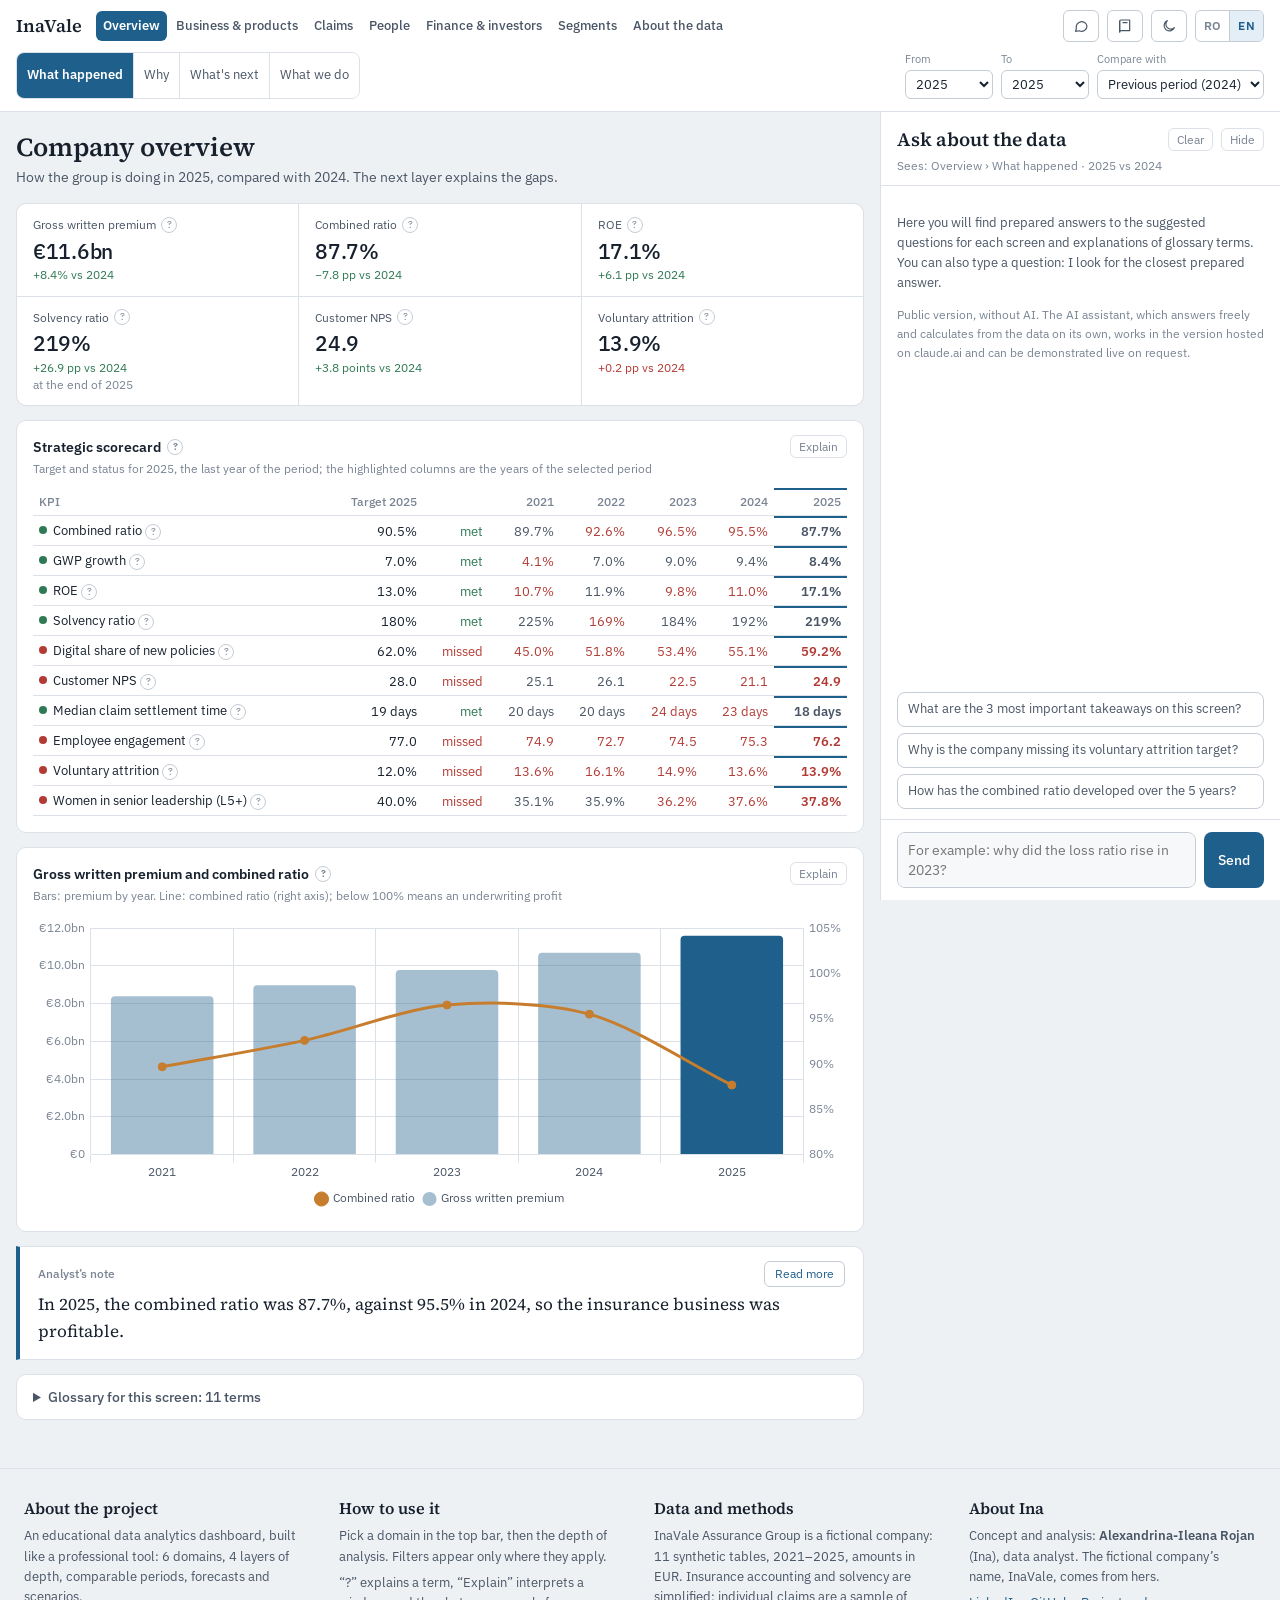
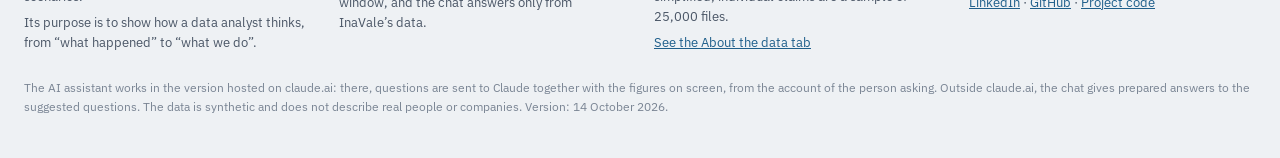
==== commit 0f487a63: "Add files via upload" ====
--- a/index.html
+++ b/index.html
@@ -6,9 +6,9 @@
     <title>InaVale Assurance – dashboard de analiză</title>
     <meta
       name="description"
-      content="Dashboard educațional de analiză a datelor pentru o companie de asigurări fictivă: 6 domenii, 4 niveluri de analiză (descriptiv, diagnostic, predictiv, scenarii), prognoze și glosar. Autor: Alexandrina Ileana Rojan."
+      content="Dashboard educațional de analiză a datelor pentru o companie de asigurări fictivă: 6 domenii, 4 niveluri de analiză (descriptiv, diagnostic, predictiv, scenarii), prognoze și glosar. Autor: Alexandrina-Ileana Rojan."
     />
-    <meta name="author" content="Alexandrina Ileana Rojan" />
+    <meta name="author" content="Alexandrina-Ileana Rojan" />
     <meta name="theme-color" content="#1f5f8b" />
     <link
       rel="icon"
@@ -18,7 +18,7 @@
     <meta property="og:title" content="InaVale Assurance – dashboard de analiză" />
     <meta
       property="og:description"
-      content="Dashboard educațional de analiză a datelor pentru o companie de asigurări fictivă: 6 domenii, 4 niveluri de analiză (descriptiv, diagnostic, predictiv, scenarii), prognoze și glosar. Autor: Alexandrina Ileana Rojan."
+      content="Dashboard educațional de analiză a datelor pentru o companie de asigurări fictivă: 6 domenii, 4 niveluri de analiză (descriptiv, diagnostic, predictiv, scenarii), prognoze și glosar. Autor: Alexandrina-Ileana Rojan."
     />
     <meta property="og:url" content="https://alexandrinarojan.github.io/inavale-dashboard/" />
     <meta
@@ -1803,8 +1803,8 @@
             6 domenii, 4 layere de profunzime, perioade comparabile, prognoze și scenarii.
           </p>
           <p>
-            Scopul lui e să arate cum gândește un analist de date senior, de la „ce s-a întâmplat”
-            până la „ce facem”.
+            Scopul lui e să arate cum gândește un analist de date, de la „ce s-a întâmplat” până la
+            „ce facem”.
           </p>
         </div>
         <div>
@@ -1830,7 +1830,7 @@
         <div>
           <h4>Despre Ina</h4>
           <p>
-            Concepția și analiza: <b>Alexandrina Ileana Rojan</b> (Ina), analist de date. Numele
+            Concepția și analiza: <b>Alexandrina-Ileana Rojan</b> (Ina), analist de date. Numele
             companiei fictive, InaVale, vine de la ea.
           </p>
           <p class="links">
@@ -11481,7 +11481,7 @@
   footCols: [
     `
  <div><h4>Despre proiect</h4><p>Un dashboard educațional de analiză a datelor, construit ca un instrument profesionist: 6 domenii, 4 layere de profunzime, perioade comparabile, prognoze și scenarii.</p>` +
-      `<p>Scopul lui e să arate cum gândește un analist de date senior, de la „ce s-a întâmplat” până la „ce facem”.</p>` +
+      `<p>Scopul lui e să arate cum gândește un analist de date, de la „ce s-a întâmplat” până la „ce facem”.</p>` +
       `</div>
  <div><h4>Cum îl folosești</h4><p>Alege un domeniu în bara de sus, apoi profunzimea analizei. ` +
       `Filtrele apar doar unde se aplică.</p><p>„?” explică un termen, „Explică” interpretează o fereastră, iar chat-ul răspunde doar din datele InaVale.</p>` +
@@ -11490,13 +11490,13 @@
       `Contabilitatea de asigurări și solvabilitatea sunt simplificate; daunele individuale sunt un eșantion de 25.000 de dosare.</p>` +
       `<p><button type="button" class="lk" data-go="dat">Vezi tabul Despre date</button></p>` +
       `</div>
- <div><h4>Despre Ina</h4><p>Concepția și analiza: <b>Alexandrina Ileana Rojan</b> (Ina), analist de date. ` +
+ <div><h4>Despre Ina</h4><p>Concepția și analiza: <b>Alexandrina-Ileana Rojan</b> (Ina), analist de date. ` +
       `Numele companiei fictive, InaVale, vine de la ea.</p>` +
       `<p class="links"><a href="https://www.linkedin.com/in/alexandrina-ileana-rojan/" target="_blank" rel="noopener">LinkedIn</a> · <a href="https://github.com/alexandrinarojan" target="_blank" rel="noopener">GitHub</a> · <a href="https://github.com/alexandrinarojan/inavale-dashboard" target="_blank" rel="noopener">Codul proiectului</a></p></div>
 `,
     `
  <div><h4>About the project</h4><p>An educational data analytics dashboard, built like a professional tool: 6 domains, 4 layers of depth, comparable periods, forecasts and scenarios.</p>` +
-      `<p>Its purpose is to show how a senior data analyst thinks, from “what happened” to “what we do”.</p>` +
+      `<p>Its purpose is to show how a data analyst thinks, from “what happened” to “what we do”.</p>` +
       `</div>
  <div><h4>How to use it</h4><p>Pick a domain in the top bar, then the depth of analysis. ` +
       `Filters appear only where they apply.</p><p>“?” explains a term, “Explain” interprets a window, and the chat answers only from InaVale’s data.</p>` +
@@ -11505,7 +11505,7 @@
       `Insurance accounting and solvency are simplified; individual claims are a sample of 25,000 files.</p>` +
       `<p><button type="button" class="lk" data-go="dat">See the About the data tab</button></p>` +
       `</div>
- <div><h4>About Ina</h4><p>Concept and analysis: <b>Alexandrina Ileana Rojan</b> (Ina), data analyst. ` +
+ <div><h4>About Ina</h4><p>Concept and analysis: <b>Alexandrina-Ileana Rojan</b> (Ina), data analyst. ` +
       `The fictional company’s name, InaVale, comes from hers.</p>` +
       `<p class="links"><a href="https://www.linkedin.com/in/alexandrina-ileana-rojan/" target="_blank" rel="noopener">LinkedIn</a> · <a href="https://github.com/alexandrinarojan" target="_blank" rel="noopener">GitHub</a> · <a href="https://github.com/alexandrinarojan/inavale-dashboard" target="_blank" rel="noopener">Project code</a></p></div>
 `,
@@ -12138,7 +12138,7 @@
   },
 ].map(bi);
 const RULES_RO =
-  `Ești analistul de date senior al dashboard-ului InaVale Assurance Group, o companie de asigurări FICTIVĂ (date sintetice, 2021–2025, sume în EUR). ` +
+  `Ești analistul de date al dashboard-ului InaVale Assurance Group, o companie de asigurări FICTIVĂ (date sintetice, 2021–2025, sume în EUR). ` +
   `Discuți cu cineva care învață analiza de date.
 Reguli:
 1. Răspunzi DOAR pe baza datelor: contextul ecranului pe care ți-l trimit la fiecare întrebare și rezultatele instrumentelor query_*. ` +
@@ -12158,7 +12158,7 @@
 7. ` +
   `Răspunde în limba în care ți se scrie (implicit română). Când e util, sugerează la final un singur pas următor: alt ecran, layer sau filtru de încercat.`;
 const RULES_EN =
-  `You are the senior data analyst of the InaVale Assurance Group dashboard, a FICTIONAL insurance company (synthetic data, 2021–2025, amounts in EUR). ` +
+  `You are the data analyst of the InaVale Assurance Group dashboard, a FICTIONAL insurance company (synthetic data, 2021–2025, amounts in EUR). ` +
   `You are talking to someone who is learning data analysis.
 Rules:
 1. ` +
